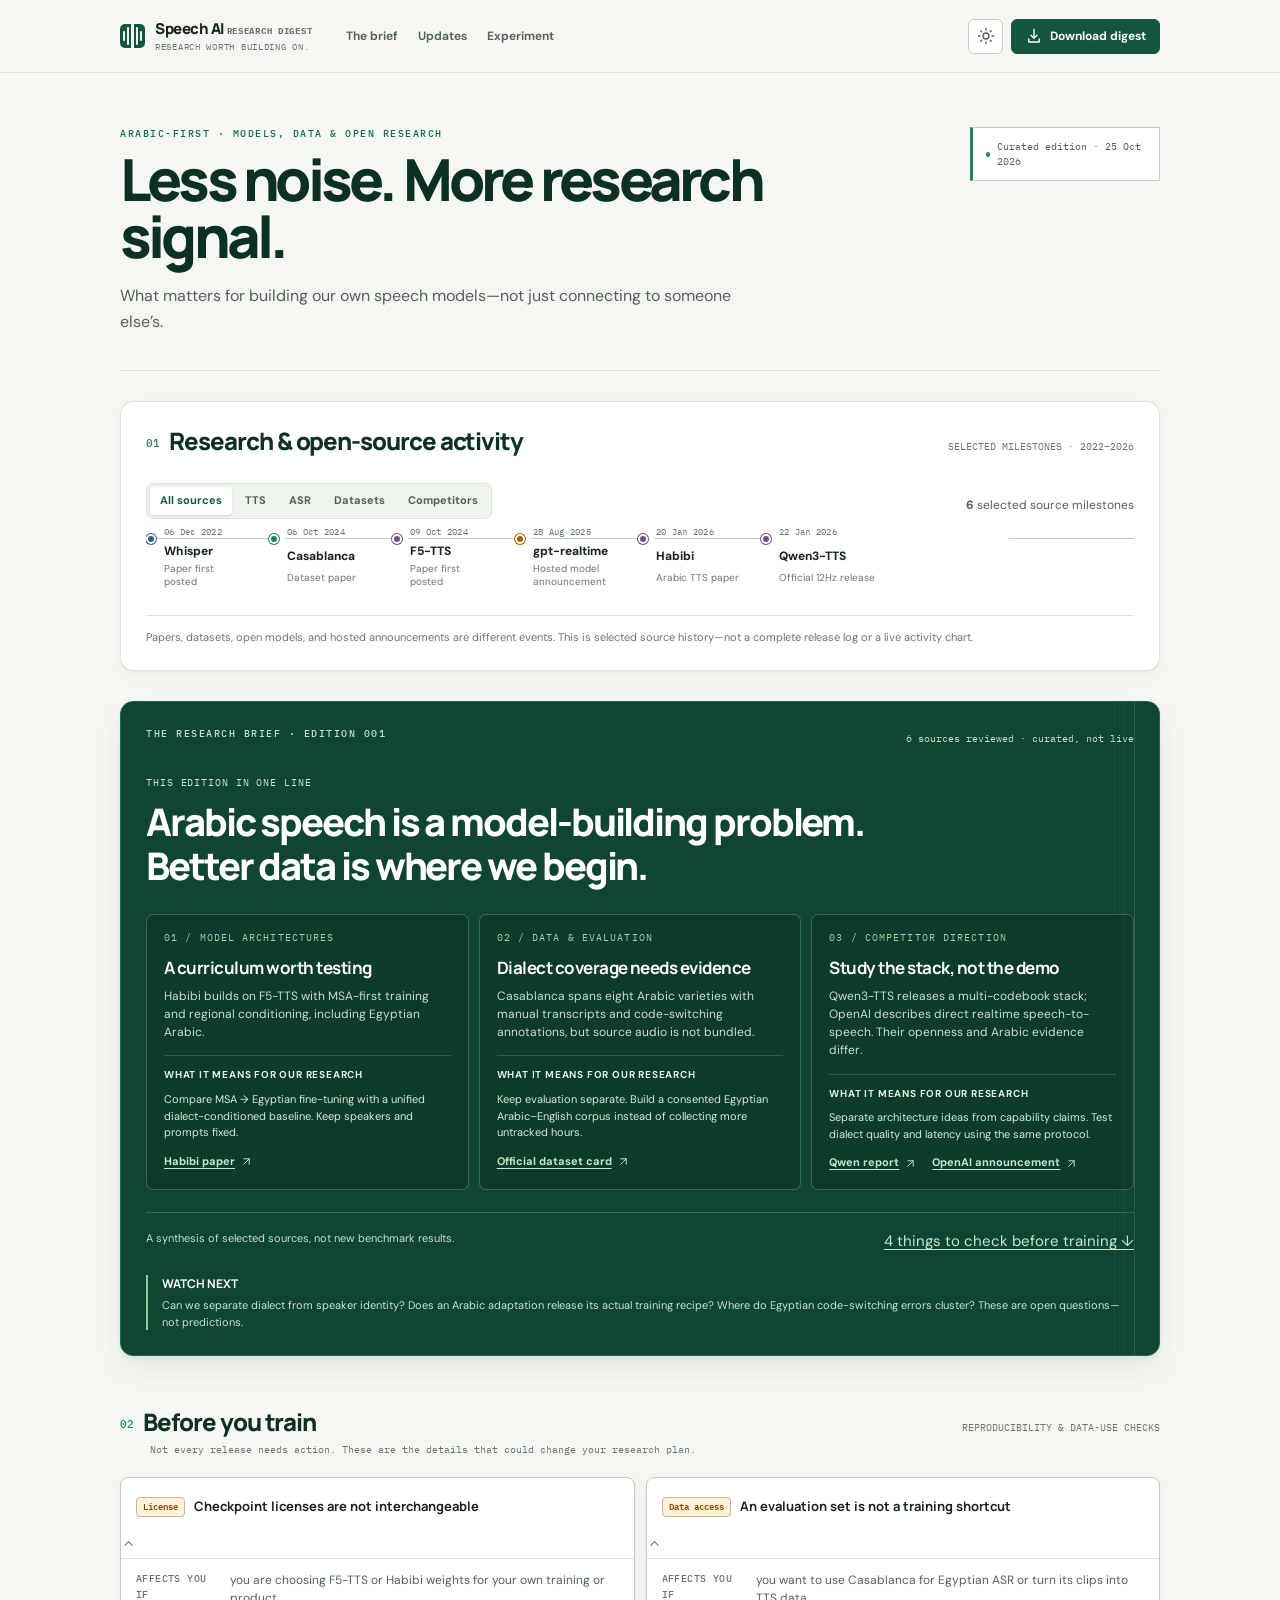
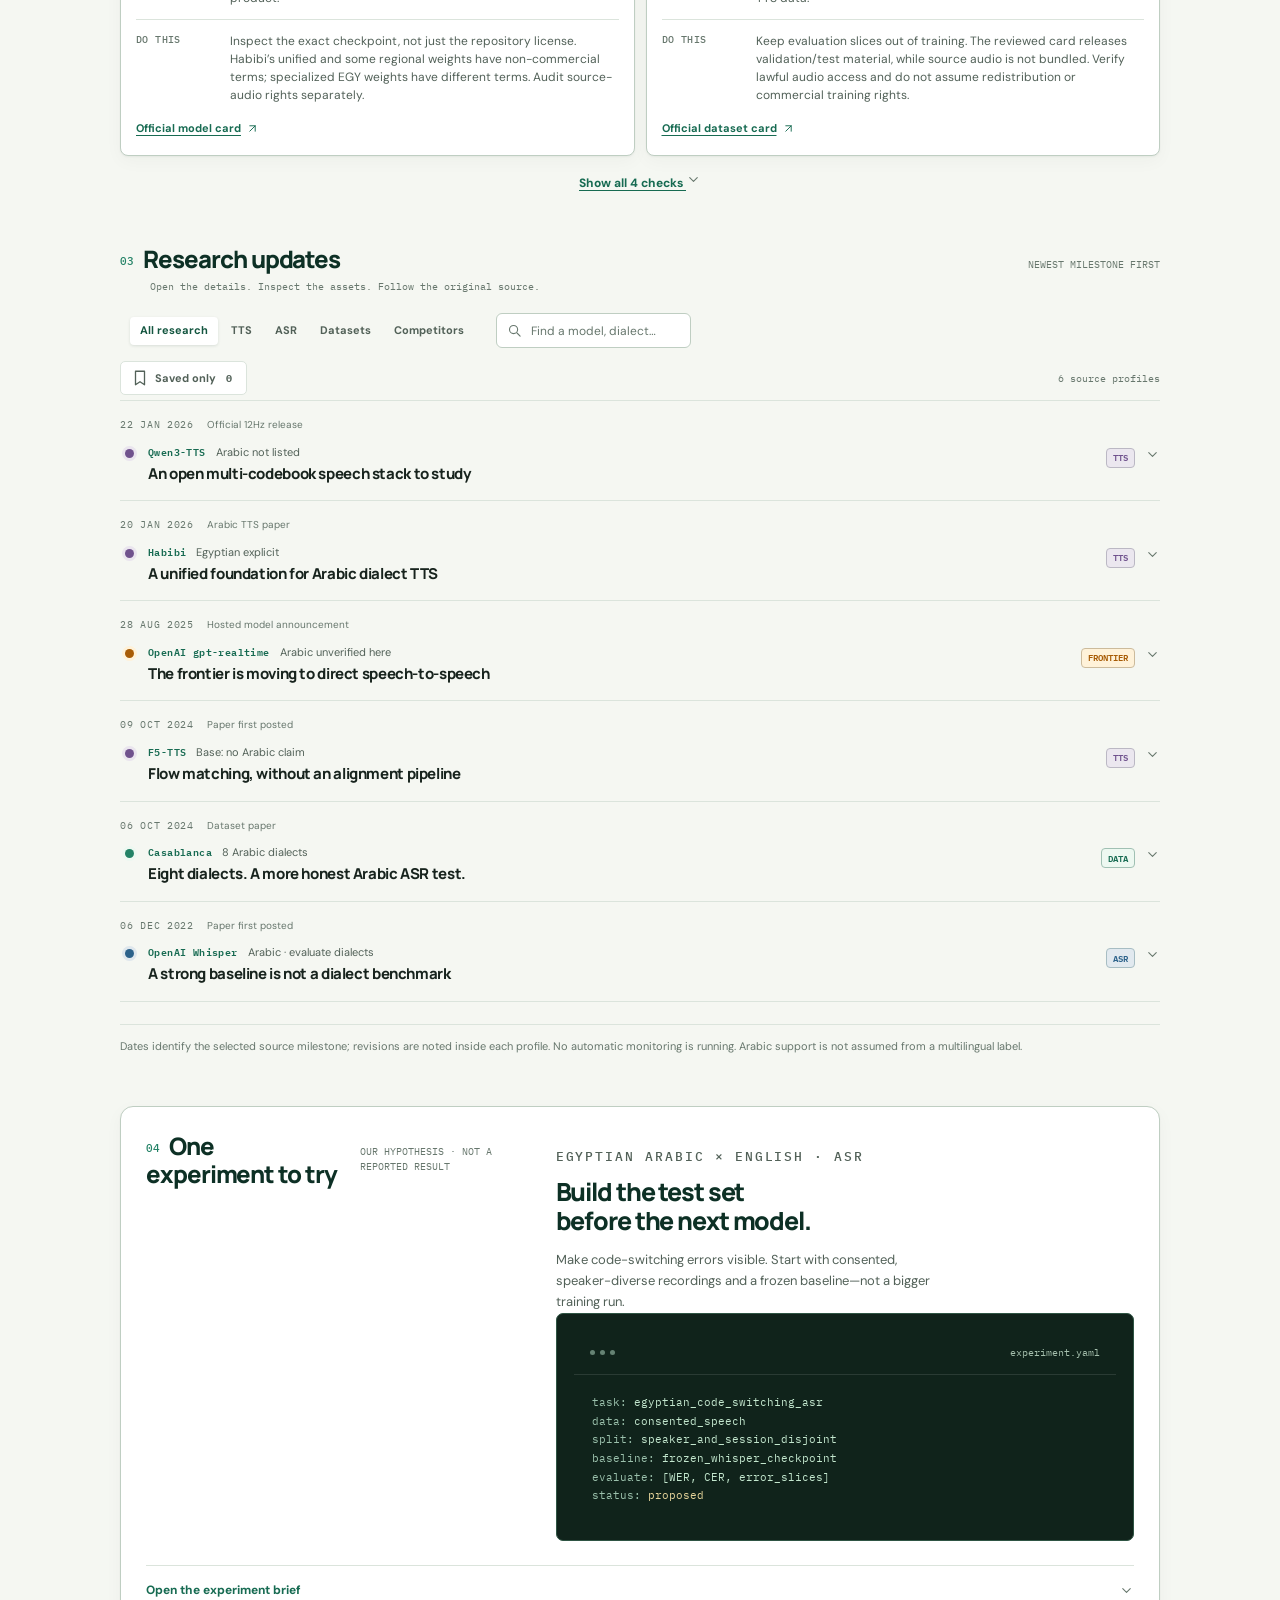
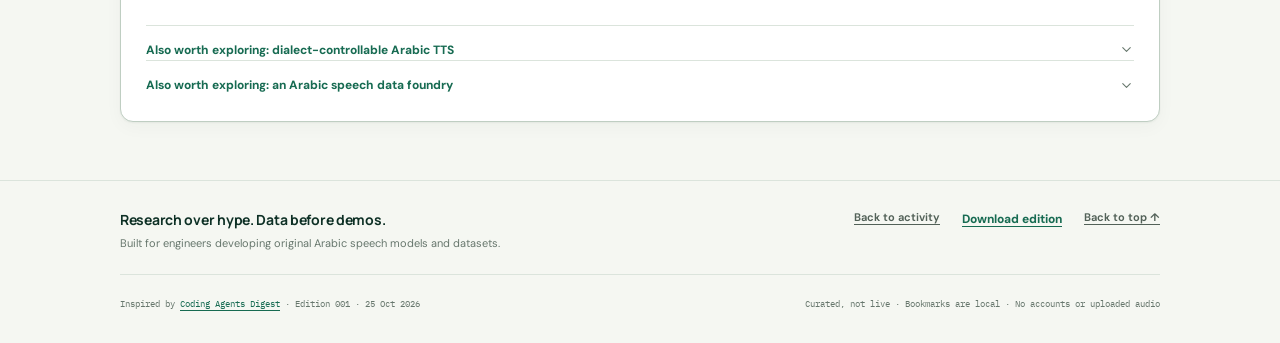
==== index.html @ 041bada3 "Publish standalone Speech AI Research Digest" ====
<!doctype html>
<html lang="en" data-theme="light"><head><meta charset="utf-8"><meta name="viewport" content="width=device-width, initial-scale=1">
<title>Speech AI Research Digest — Models, Data & the Arabic Frontier</title><meta name="description" content="Source-backed speech research for building original Arabic models and datasets. Open training assets, reproduction cautions, competitor capabilities, and experiments."><meta name="theme-color" content="#f6f7f2"><meta property="og:title" content="Speech AI Research Digest"><meta property="og:description" content="What changed. Why it matters. What to check. What to test."><meta property="og:type" content="website"><meta name="twitter:card" content="summary">
<link rel="preconnect" href="https://fonts.googleapis.com"><link rel="preconnect" href="https://fonts.gstatic.com" crossorigin><link href="https://fonts.googleapis.com/css2?family=DM+Sans:wght@400;500;550;600;650;700&family=Manrope:wght@400;500;600;650;700;750;800&family=IBM+Plex+Mono:wght@400;500&display=swap" rel="stylesheet">
<link rel="icon" type="image/svg+xml" href="data:image/svg+xml,%3Csvg xmlns='http://www.w3.org/2000/svg' viewBox='0 0 40 40'%3E%3Crect width='40' height='40' rx='9' fill='%23176b52'/%3E%3Cpath d='M10 17v6m5-11v16m5-21v26m5-21v16m5-11v6' stroke='%23e2f0d9' stroke-width='3' stroke-linecap='round'/%3E%3C/svg%3E">
<style>
/* Speech AI Research Digest
   Editorial publication system — light by default, dark via html[data-theme="dark"]
*/

:root {
  color-scheme: light;
  --bg: #f5f7f2;
  --surface: #ffffff;
  --surface-soft: #eef3ec;
  --surface-muted: #e8eee8;
  --ink: #17231d;
  --ink-soft: #526158;
  --ink-faint: #78857d;
  --forest-950: #0d3025;
  --forest-900: #104533;
  --forest-800: #145640;
  --forest-700: #176b52;
  --forest-600: #238266;
  --forest-100: #d9eee4;
  --forest-50: #edf8f1;
  --line: #dbe4dc;
  --line-strong: #bfcec2;
  --amber: #a85c06;
  --amber-strong: #8d4900;
  --amber-soft: #fff2d9;
  --red: #a33e39;
  --blue: #2c628a;
  --purple: #70528d;
  --shadow-sm:
    0 1px 2px rgba(20, 48, 36, 0.05), 0 5px 18px rgba(20, 48, 36, 0.035);
  --shadow-md:
    0 12px 28px rgba(15, 48, 35, 0.08), 0 2px 5px rgba(15, 48, 35, 0.05);
  --radius-sm: 5px;
  --radius-md: 9px;
  --radius-lg: 13px;
  --max-width: 1040px;
  --font-body:
    "DM Sans", ui-sans-serif, system-ui, -apple-system, BlinkMacSystemFont,
    "Segoe UI", sans-serif;
  --font-display: "Manrope", ui-sans-serif, system-ui, sans-serif;
  --font-mono:
    "IBM Plex Mono", ui-monospace, SFMono-Regular, Menlo, Consolas, monospace;
}

html[data-theme="dark"] {
  color-scheme: dark;
  --bg: #111915;
  --surface: #18231d;
  --surface-soft: #1d2b23;
  --surface-muted: #23342a;
  --ink: #edf5ef;
  --ink-soft: #b5c4b9;
  --ink-faint: #8e9f94;
  --forest-950: #e1f4e7;
  --forest-900: #b9e3c9;
  --forest-800: #93d5ae;
  --forest-700: #72c294;
  --forest-600: #56ac7a;
  --forest-100: #284936;
  --forest-50: #20362a;
  --line: #304238;
  --line-strong: #476050;
  --amber: #f0b35d;
  --amber-strong: #ffc979;
  --amber-soft: #49371e;
  --red: #ea8f86;
  --blue: #86bddf;
  --purple: #c0a1d5;
  --shadow-sm: 0 1px 2px rgba(0, 0, 0, 0.22), 0 5px 18px rgba(0, 0, 0, 0.12);
  --shadow-md: 0 14px 30px rgba(0, 0, 0, 0.24), 0 3px 8px rgba(0, 0, 0, 0.16);
}

*,
*::before,
*::after {
  box-sizing: border-box;
}

html {
  scroll-behavior: smooth;
  background: var(--bg);
  text-size-adjust: 100%;
}

body {
  min-width: 320px;
  margin: 0;
  background: var(--bg);
  color: var(--ink);
  font-family: var(--font-body);
  font-size: 15px;
  line-height: 1.55;
  -webkit-font-smoothing: antialiased;
  text-rendering: optimizeLegibility;
}

button,
input {
  font: inherit;
}

button {
  color: inherit;
}

button,
a,
summary {
  -webkit-tap-highlight-color: transparent;
}

a {
  color: var(--forest-700);
  text-decoration-thickness: 1px;
  text-underline-offset: 3px;
}

a:hover {
  color: var(--forest-800);
}

::selection {
  background: var(--forest-100);
  color: var(--forest-950);
}

[hidden] {
  display: none !important;
}

:where(a, button, input, summary):focus-visible {
  outline: 3px solid color-mix(in srgb, var(--forest-600) 70%, #fff 30%);
  outline-offset: 3px;
}

.skip-link {
  position: fixed;
  z-index: 20;
  top: 10px;
  left: 12px;
  padding: 8px 12px;
  border-radius: 5px;
  background: var(--forest-900);
  color: #fff;
  font-size: 13px;
  font-weight: 700;
  text-decoration: none;
  transform: translateY(-180%);
  transition: transform 0.18s ease;
}

.skip-link:focus {
  transform: translateY(0);
}

.container {
  width: min(calc(100% - 40px), var(--max-width));
  margin-inline: auto;
}

.site-header {
  position: sticky;
  z-index: 10;
  top: 0;
  border-bottom: 1px solid color-mix(in srgb, var(--line) 88%, transparent);
  background: color-mix(in srgb, var(--bg) 93%, transparent);
  backdrop-filter: blur(14px);
}

.header-inner {
  display: flex;
  min-height: 72px;
  align-items: center;
  gap: 28px;
}

.brand {
  display: inline-flex;
  min-width: max-content;
  align-items: center;
  gap: 10px;
  color: var(--ink);
  text-decoration: none;
}

.wave-mark {
  display: inline-flex;
  width: 25px;
  height: 24px;
  align-items: center;
  justify-content: center;
  gap: 2px;
  padding: 2px 3px;
  border-radius: 5px;
  background: var(--forest-800);
}

.wave-mark i {
  display: block;
  width: 3px;
  height: 8px;
  border-radius: 2px;
  background: #eff8f1;
}

.wave-mark i:nth-child(2) {
  height: 14px;
}
.wave-mark i:nth-child(3) {
  height: 20px;
}
.wave-mark i:nth-child(4) {
  height: 12px;
}
.wave-mark i:nth-child(5) {
  height: 7px;
}

.brand-text {
  display: grid;
  line-height: 1.08;
}

.brand-text strong {
  font-family: var(--font-display);
  font-size: 15px;
  font-weight: 800;
  letter-spacing: -0.03em;
}

.brand-text span {
  margin-top: 4px;
  color: var(--ink-faint);
  font-family: var(--font-mono);
  font-size: 9px;
  letter-spacing: 0.08em;
  line-height: 1;
  text-transform: uppercase;
}

.header-links {
  display: flex;
  flex: 1;
  align-items: center;
  gap: 20px;
  margin-left: 6px;
}

.header-links a {
  color: var(--ink-soft);
  font-size: 12px;
  font-weight: 650;
  text-decoration: none;
}

.header-links a:hover,
.header-links a[aria-current="page"] {
  color: var(--forest-700);
}

.header-actions {
  display: flex;
  align-items: center;
  gap: 8px;
  margin-left: auto;
}

.icon-button,
.download-button,
.button {
  display: inline-flex;
  align-items: center;
  justify-content: center;
  gap: 7px;
  min-height: 35px;
  border: 1px solid var(--line-strong);
  border-radius: 6px;
  background: var(--surface);
  color: var(--ink-soft);
  cursor: pointer;
  font-size: 12px;
  font-weight: 700;
  line-height: 1;
  text-decoration: none;
  transition:
    border-color 0.18s ease,
    background-color 0.18s ease,
    color 0.18s ease,
    transform 0.18s ease;
}

.icon-button {
  width: 35px;
  padding: 0;
}

.icon-button:hover,
.button-secondary:hover,
.download-button:hover {
  border-color: var(--forest-600);
  background: var(--forest-50);
  color: var(--forest-800);
}

.download-button,
.button-primary {
  border-color: var(--forest-800);
  background: var(--forest-800);
  color: #fff;
  padding: 0 13px;
}

.download-button:hover,
.button-primary:hover {
  border-color: var(--forest-900);
  background: var(--forest-900);
  color: #fff;
  transform: translateY(-1px);
}

.button-secondary {
  padding: 0 13px;
}

.icon {
  width: 18px;
  height: 18px;
  flex: 0 0 18px;
  fill: none;
  stroke: currentColor;
  stroke-linecap: round;
  stroke-linejoin: round;
  stroke-width: 1.75;
}

main {
  display: block;
}

.page-intro {
  display: grid;
  grid-template-columns: minmax(0, 1fr) auto;
  align-items: end;
  gap: 24px;
  padding: 54px 0 36px;
  border-bottom: 1px solid var(--line);
}

.kicker,
.edition-label {
  margin: 0 0 11px;
  color: var(--forest-700);
  font-family: var(--font-mono);
  font-size: 10px;
  font-weight: 500;
  letter-spacing: 0.15em;
  line-height: 1.3;
  text-transform: uppercase;
}

.page-intro h1 {
  max-width: 700px;
  margin: 0;
  color: var(--forest-950);
  font-family: var(--font-display);
  font-size: clamp(34px, 5vw, 58px);
  font-weight: 800;
  letter-spacing: -0.065em;
  line-height: 0.98;
}

.intro-description {
  max-width: 650px;
  margin: 18px 0 0;
  color: var(--ink-soft);
  font-size: 16px;
  line-height: 1.62;
}

.snapshot-badge {
  align-self: start;
  max-width: 190px;
  padding: 11px 13px;
  border: 1px solid var(--line-strong);
  border-left: 3px solid var(--forest-600);
  background: var(--surface);
  color: var(--ink-soft);
  font-family: var(--font-mono);
  font-size: 10px;
  line-height: 1.5;
}

.snapshot-badge strong {
  display: block;
  margin-bottom: 3px;
  color: var(--forest-800);
  font-size: 10px;
  letter-spacing: 0.08em;
  text-transform: uppercase;
}

.panel,
.checks-section,
.feed-section,
.experiment-panel {
  scroll-margin-top: 92px;
}

.panel {
  margin-top: 30px;
  padding: 25px;
  border: 1px solid var(--line);
  border-radius: var(--radius-lg);
  background: var(--surface);
  box-shadow: var(--shadow-sm);
}

.section-top {
  display: flex;
  align-items: baseline;
  justify-content: space-between;
  gap: 16px;
}

.section-top h2,
.edition-headline h2,
.experiment-copy h2 {
  margin: 0;
  color: var(--forest-950);
  font-family: var(--font-display);
  font-size: 24px;
  font-weight: 800;
  letter-spacing: -0.045em;
  line-height: 1.15;
}

.section-index {
  display: inline-block;
  margin-right: 9px;
  color: var(--forest-600);
  font-family: var(--font-mono);
  font-size: 11px;
  font-weight: 500;
  letter-spacing: 0.02em;
  vertical-align: 3px;
}

.section-meta,
.edition-status,
.section-subtitle {
  color: var(--ink-faint);
  font-family: var(--font-mono);
  font-size: 10px;
  line-height: 1.45;
}

.activity-toolbar,
.feed-tools {
  display: flex;
  flex-wrap: wrap;
  align-items: center;
  justify-content: space-between;
  gap: 12px;
  margin-top: 20px;
}

.segmented {
  display: inline-flex;
  flex-wrap: wrap;
  gap: 3px;
  padding: 3px;
  border: 1px solid var(--line);
  border-radius: 7px;
  background: var(--surface-soft);
}

.segmented button,
.topic-filter {
  min-height: 28px;
  padding: 0 10px;
  border: 0;
  border-radius: 4px;
  background: transparent;
  color: var(--ink-soft);
  cursor: pointer;
  font-size: 11px;
  font-weight: 700;
  line-height: 1;
}

.segmented button:hover,
.segmented button[aria-pressed="true"],
.topic-filter:hover,
.topic-filter[aria-pressed="true"] {
  background: var(--surface);
  color: var(--forest-800);
  box-shadow: 0 1px 3px rgba(20, 48, 36, 0.12);
}

.activity-summary {
  margin-top: 21px;
  color: var(--ink-soft);
  font-size: 12px;
}

.activity-summary caption {
  margin-bottom: 9px;
  color: var(--ink-faint);
  font-family: var(--font-mono);
  font-size: 10px;
  text-align: left;
  text-transform: uppercase;
}

.milestone-list {
  display: flex;
  min-width: 0;
  gap: 0;
  margin: 0;
  padding: 0 0 5px;
  overflow-x: auto;
  list-style: none;
}

.milestone-list::before {
  content: "";
  position: relative;
  top: 11px;
  flex: 1 0 22px;
  height: 1px;
  order: 2;
  background: var(--line-strong);
}

.milestone {
  position: relative;
  z-index: 1;
  display: grid;
  flex: 1 1 0;
  min-width: 118px;
  grid-template-columns: 10px minmax(0, 1fr);
  grid-template-rows: auto auto auto;
  column-gap: 8px;
  padding: 0 20px 0 0;
  border: 0;
  background: transparent;
  color: var(--ink);
  cursor: pointer;
  text-align: left;
}

.milestone::after {
  content: "";
  position: absolute;
  z-index: -1;
  top: 11px;
  right: 0;
  left: 16px;
  height: 1px;
  background: var(--line-strong);
}

.milestone:first-child::after {
  left: 11px;
}

.milestone:last-child {
  flex-basis: 145px;
  padding-right: 0;
}

.milestone:last-child::after {
  display: none;
}

.milestone-date,
.milestone-name,
.milestone-kind {
  grid-column: 2;
}

.milestone-date {
  color: var(--ink-faint);
  font-family: var(--font-mono);
  font-size: 9px;
  letter-spacing: 0.03em;
  line-height: 1.2;
}

.milestone-dot {
  grid-column: 1;
  grid-row: 1 / span 3;
  width: 10px;
  height: 10px;
  margin-top: 7px;
  border: 2px solid var(--surface);
  border-radius: 50%;
  background: var(--forest-700);
  box-shadow: 0 0 0 1px var(--forest-700);
}

.milestone[data-topic="TTS"] .milestone-dot {
  background: var(--purple);
  box-shadow: 0 0 0 1px var(--purple);
}
.milestone[data-topic="ASR"] .milestone-dot {
  background: var(--blue);
  box-shadow: 0 0 0 1px var(--blue);
}
.milestone[data-topic="Datasets"] .milestone-dot {
  background: var(--forest-600);
  box-shadow: 0 0 0 1px var(--forest-600);
}
.milestone[data-topic="Competitors"] .milestone-dot {
  background: var(--amber);
  box-shadow: 0 0 0 1px var(--amber);
}

.milestone-name {
  margin-top: 7px;
  font-size: 12px;
  font-weight: 750;
  line-height: 1.2;
}

.milestone-kind {
  margin-top: 3px;
  color: var(--ink-faint);
  font-size: 10px;
  line-height: 1.3;
}

.milestone:hover .milestone-name,
.milestone:focus-visible .milestone-name {
  color: var(--forest-700);
}

.panel-note {
  margin: 22px 0 0;
  padding-top: 13px;
  border-top: 1px solid var(--line);
  color: var(--ink-faint);
  font-size: 11px;
  line-height: 1.5;
}

.edition-panel {
  position: relative;
  overflow: hidden;
  border-color: var(--forest-700);
  background: var(--forest-900);
  color: #eef9f0;
  box-shadow: var(--shadow-md);
}

.edition-panel::before {
  content: "";
  position: absolute;
  top: 0;
  right: 24px;
  width: 1px;
  height: 100%;
  background: rgba(200, 234, 211, 0.15);
  box-shadow:
    -10px 0 0 rgba(200, 234, 211, 0.06),
    -20px 0 0 rgba(200, 234, 211, 0.04);
}

.edition-top,
.edition-bottom {
  position: relative;
  z-index: 1;
  display: flex;
  align-items: center;
  justify-content: space-between;
  gap: 18px;
}

.edition-panel .edition-label {
  color: #bce4c8;
}

.edition-status {
  color: #bce4c8;
}

.edition-headline {
  position: relative;
  z-index: 1;
  max-width: 750px;
  margin: 24px 0 27px;
}

.edition-headline small {
  display: block;
  margin-bottom: 9px;
  color: #c5e7ce;
  font-family: var(--font-mono);
  font-size: 10px;
  letter-spacing: 0.09em;
  text-transform: uppercase;
}

.edition-headline h2 {
  color: #fff;
  font-size: clamp(25px, 4vw, 38px);
  letter-spacing: -0.055em;
}

.theme-grid {
  position: relative;
  z-index: 1;
  display: grid;
  grid-template-columns: repeat(3, 1fr);
  gap: 10px;
}

.theme-card {
  min-height: 184px;
  padding: 17px;
  border: 1px solid rgba(211, 240, 219, 0.22);
  border-radius: 7px;
  background: rgba(4, 36, 26, 0.28);
}

.theme-label {
  display: block;
  margin-bottom: 14px;
  color: #9dd1ab;
  font-family: var(--font-mono);
  font-size: 10px;
  letter-spacing: 0.11em;
  line-height: 1.2;
  text-transform: uppercase;
}

.theme-card h3 {
  margin: 0;
  color: #fff;
  font-family: var(--font-display);
  font-size: 17px;
  letter-spacing: -0.03em;
  line-height: 1.2;
}

.theme-card p {
  margin: 8px 0 0;
  color: #c8ded0;
  font-size: 12px;
  line-height: 1.52;
}

.theme-card .so-what {
  margin-top: 14px;
  padding-top: 11px;
  border-top: 1px solid rgba(211, 240, 219, 0.18);
}

.theme-card .so-what strong {
  display: block;
  margin-bottom: 3px;
  color: #e0f2e4;
  font-size: 10px;
  letter-spacing: 0.08em;
  text-transform: uppercase;
}

.theme-card .so-what p {
  color: #d4ead9;
  font-size: 11px;
}

.theme-card small {
  display: block;
  margin-top: 11px;
  font-size: 10px;
}

.theme-card small a,
.edition-panel a {
  color: #c2e8cb;
}

.edition-bottom {
  align-items: flex-start;
  margin-top: 22px;
  padding-top: 17px;
  border-top: 1px solid rgba(211, 240, 219, 0.2);
}

.edition-scope {
  max-width: 540px;
  color: #c5e3cd;
  font-size: 11px;
}

.edition-scope strong {
  color: #eef9f0;
}

.watch-next {
  max-width: 265px;
  padding-left: 18px;
  border-left: 2px solid #8bc99d;
}

.watch-next h3 {
  margin: 0 0 3px;
  color: #fff;
  font-family: var(--font-display);
  font-size: 12px;
}

.watch-next p {
  margin: 0;
  color: #c5e3cd;
  font-size: 11px;
  line-height: 1.5;
}

.checks-section,
.feed-section,
.experiment-panel {
  margin-top: 52px;
}

.section-subtitle {
  margin: 7px 0 0 30px;
}

.check-grid {
  display: grid;
  grid-template-columns: repeat(2, minmax(0, 1fr));
  gap: 11px;
  margin-top: 20px;
}

.check-card {
  align-self: start;
  border: 1px solid var(--line);
  border-radius: 8px;
  background: var(--surface);
  box-shadow: var(--shadow-sm);
}

.check-card[open] {
  border-color: var(--line-strong);
}

.check-card summary,
.update-details summary,
.experiment-details summary,
.secondary-experiments details summary {
  list-style: none;
  cursor: pointer;
}

.check-card summary::-webkit-details-marker,
.update-details summary::-webkit-details-marker,
.experiment-details summary::-webkit-details-marker,
.secondary-experiments details summary::-webkit-details-marker {
  display: none;
}

.check-title {
  display: flex;
  align-items: center;
  gap: 9px;
  min-height: 57px;
  padding: 14px 15px;
  color: var(--ink);
  font-family: var(--font-display);
  font-size: 13px;
  font-weight: 750;
  line-height: 1.3;
}

.check-title .tag {
  flex-shrink: 0;
}

.chevron {
  width: 15px;
  height: 15px;
  margin-left: auto;
  flex: 0 0 15px;
  color: var(--ink-faint);
  fill: none;
  stroke: currentColor;
  stroke-linecap: round;
  stroke-linejoin: round;
  stroke-width: 1.7;
  transition: transform 0.18s ease;
}

[open] > summary .chevron,
[open] .chevron {
  transform: rotate(180deg);
}

.check-body {
  padding: 0 15px 15px;
  border-top: 1px solid var(--line);
}

.check-line {
  display: grid;
  grid-template-columns: 82px minmax(0, 1fr);
  gap: 12px;
  padding: 12px 0;
  border-bottom: 1px solid var(--line);
}

.check-line:last-of-type {
  border-bottom: 0;
}

.check-line b {
  color: var(--ink-faint);
  font-family: var(--font-mono);
  font-size: 10px;
  font-weight: 500;
  letter-spacing: 0.04em;
  text-transform: uppercase;
}

.check-line p {
  margin: 0;
  color: var(--ink-soft);
  font-size: 12px;
  line-height: 1.5;
}

.source-link {
  color: var(--forest-700);
  font-size: 11px;
  font-weight: 700;
}

.show-checks {
  display: flex;
  justify-content: center;
  margin-top: 15px;
}

.text-button {
  border: 0;
  background: transparent;
  color: var(--forest-700);
  cursor: pointer;
  font-size: 12px;
  font-weight: 750;
  text-decoration: underline;
  text-underline-offset: 3px;
}

.text-button:hover {
  color: var(--forest-900);
}

.feed-tools {
  justify-content: flex-start;
  margin-top: 19px;
}

.topic-filter {
  display: inline-flex;
  align-items: center;
}

.search-field {
  display: flex;
  min-width: 190px;
  height: 35px;
  align-items: center;
  gap: 7px;
  padding: 0 10px;
  border: 1px solid var(--line-strong);
  border-radius: 6px;
  background: var(--surface);
  color: var(--ink-faint);
}

.search-field .icon {
  width: 15px;
  height: 15px;
  flex-basis: 15px;
}

.search-field input {
  width: 100%;
  min-width: 0;
  border: 0;
  outline: 0;
  background: transparent;
  color: var(--ink);
  font-size: 12px;
}

.search-field input::placeholder {
  color: var(--ink-faint);
}

.saved-filter {
  display: inline-flex;
  align-items: center;
  gap: 6px;
  color: var(--ink-soft);
  cursor: pointer;
  font-size: 11px;
  font-weight: 700;
}

.saved-filter input {
  accent-color: var(--forest-700);
}

.feed-count {
  margin: 17px 0 8px;
  color: var(--ink-faint);
  font-family: var(--font-mono);
  font-size: 10px;
}

.feed-list {
  border-top: 1px solid var(--line);
}

.update-item {
  position: relative;
  border-bottom: 1px solid var(--line);
}

.update-date-label {
  display: block;
  padding: 16px 0 7px;
  color: var(--ink-faint);
  font-family: var(--font-mono);
  font-size: 10px;
  letter-spacing: 0.07em;
  text-transform: uppercase;
}

.update-details summary {
  display: grid;
  grid-template-columns: 18px minmax(0, 1fr) auto 15px;
  align-items: start;
  gap: 10px;
  padding: 4px 0 17px;
}

.update-emblem {
  display: inline-flex;
  align-items: center;
  justify-content: center;
  padding-top: 5px;
}

.topic-dot {
  display: block;
  width: 9px;
  height: 9px;
  border-radius: 50%;
  background: var(--forest-600);
  box-shadow: 0 0 0 3px var(--forest-50);
}

[data-topic="TTS"] .topic-dot,
.tag-tts {
  --tag-color: var(--purple);
  --tag-bg: color-mix(in srgb, var(--purple) 14%, var(--surface));
}
[data-topic="ASR"] .topic-dot,
.tag-asr {
  --tag-color: var(--blue);
  --tag-bg: color-mix(in srgb, var(--blue) 14%, var(--surface));
}
[data-topic="Datasets"] .topic-dot,
.tag-data {
  --tag-color: var(--forest-700);
  --tag-bg: var(--forest-50);
}
[data-topic="Competitors"] .topic-dot,
.tag-frontier {
  --tag-color: var(--amber);
  --tag-bg: var(--amber-soft);
}

[data-topic="TTS"] .topic-dot {
  background: var(--purple);
  box-shadow: 0 0 0 3px color-mix(in srgb, var(--purple) 15%, var(--surface));
}
[data-topic="ASR"] .topic-dot {
  background: var(--blue);
  box-shadow: 0 0 0 3px color-mix(in srgb, var(--blue) 15%, var(--surface));
}
[data-topic="Competitors"] .topic-dot {
  background: var(--amber);
  box-shadow: 0 0 0 3px var(--amber-soft);
}

.update-heading {
  min-width: 0;
}

.update-source {
  display: flex;
  flex-wrap: wrap;
  align-items: baseline;
  gap: 7px;
  margin-bottom: 3px;
}

.update-source strong {
  color: var(--forest-700);
  font-family: var(--font-mono);
  font-size: 10px;
  font-weight: 600;
  letter-spacing: 0.04em;
}

.update-source span {
  color: var(--ink-faint);
  font-size: 10px;
}

.update-heading h3 {
  margin: 0;
  color: var(--ink);
  font-family: var(--font-display);
  font-size: 15px;
  font-weight: 750;
  letter-spacing: -0.025em;
  line-height: 1.3;
}

.update-tags {
  display: flex;
  flex-wrap: wrap;
  justify-content: flex-end;
  gap: 5px;
  padding-top: 4px;
}

.tag {
  display: inline-flex;
  width: fit-content;
  align-items: center;
  min-height: 20px;
  padding: 3px 6px;
  border: 1px solid
    color-mix(in srgb, var(--tag-color, var(--forest-700)) 30%, var(--line));
  border-radius: 4px;
  background: var(--tag-bg, var(--forest-50));
  color: var(--tag-color, var(--forest-700));
  font-family: var(--font-mono);
  font-size: 9px;
  font-weight: 600;
  line-height: 1;
  white-space: nowrap;
}

.tag-warning {
  --tag-color: var(--amber-strong);
  --tag-bg: var(--amber-soft);
}

.update-details > summary > .chevron {
  margin-top: 3px;
}

.update-body {
  padding: 0 25px 20px 28px;
}

.update-summary {
  margin: 0;
  max-width: 770px;
  color: var(--ink-soft);
  font-size: 13px;
  line-height: 1.62;
}

.evidence-grid {
  display: grid;
  grid-template-columns: repeat(2, minmax(0, 1fr));
  gap: 11px;
  margin-top: 17px;
}

.evidence-grid > div,
.build-insight {
  padding: 12px;
  border: 1px solid var(--line);
  border-radius: 6px;
  background: var(--surface-soft);
}

.evidence-grid b,
.build-insight b {
  display: block;
  margin-bottom: 4px;
  color: var(--ink-faint);
  font-family: var(--font-mono);
  font-size: 9px;
  font-weight: 500;
  letter-spacing: 0.08em;
  text-transform: uppercase;
}

.evidence-grid p,
.build-insight p {
  margin: 0;
  color: var(--ink-soft);
  font-size: 11px;
  line-height: 1.5;
}

.build-insight {
  margin-top: 11px;
  border-left: 3px solid var(--forest-600);
  background: var(--forest-50);
}

.build-insight p {
  color: var(--ink);
}

.source-links {
  display: flex;
  flex-wrap: wrap;
  gap: 10px 15px;
  margin-top: 15px;
}

.source-footnote {
  margin: 12px 0 0;
  color: var(--ink-faint);
  font-family: var(--font-mono);
  font-size: 9px;
  line-height: 1.5;
}

.bookmark-button {
  float: right;
  display: inline-flex;
  align-items: center;
  justify-content: center;
  width: 29px;
  height: 29px;
  margin-top: 11px;
  border: 1px solid var(--line-strong);
  border-radius: 5px;
  background: var(--surface);
  color: var(--ink-faint);
  cursor: pointer;
}

.bookmark-button:hover,
.bookmark-button[aria-pressed="true"] {
  border-color: var(--forest-600);
  color: var(--forest-700);
}

.bookmark-button .icon {
  width: 14px;
  height: 14px;
}

.empty-state {
  padding: 30px 0;
  color: var(--ink-faint);
  font-size: 13px;
  text-align: center;
}

.experiment-panel {
  display: grid;
  grid-template-columns: minmax(0, 0.8fr) minmax(0, 1.2fr);
  gap: 24px;
  padding: 25px;
  border: 1px solid var(--line-strong);
  border-radius: var(--radius-lg);
  background: var(--surface);
  box-shadow: var(--shadow-sm);
}

.experiment-copy .kicker {
  margin-bottom: 10px;
}

.experiment-copy h2 {
  font-size: 25px;
}

.experiment-copy > p {
  max-width: 380px;
  margin: 15px 0 0;
  color: var(--ink-soft);
  font-size: 13px;
  line-height: 1.6;
}

.experiment-code {
  min-width: 0;
  margin: 0;
  padding: 17px;
  overflow: auto;
  border: 1px solid #2f5544;
  border-radius: 7px;
  background: #10231b;
  color: #c3e7ce;
  font-family: var(--font-mono);
  font-size: 11px;
  line-height: 1.7;
}

.experiment-code code,
.experiment-code pre {
  font: inherit;
}

.experiment-code .comment {
  color: #83ae90;
}
.experiment-code .command {
  color: #f1d18b;
}
.experiment-code .key {
  color: #99c8ef;
}

.experiment-details,
.secondary-experiments {
  grid-column: 1 / -1;
  border-top: 1px solid var(--line);
}

.experiment-details summary,
.secondary-experiments details summary {
  display: flex;
  align-items: center;
  gap: 8px;
  padding: 15px 0 1px;
  color: var(--forest-700);
  font-size: 12px;
  font-weight: 750;
}

.experiment-details summary .icon {
  width: 15px;
  height: 15px;
}

.experiment-body {
  padding: 18px 0 2px;
}

.experiment-body h3 {
  margin: 0;
  font-family: var(--font-display);
  font-size: 15px;
}

.experiment-body p {
  margin: 7px 0 0;
  color: var(--ink-soft);
  font-size: 12px;
}

.experiment-body ol {
  display: grid;
  grid-template-columns: repeat(3, minmax(0, 1fr));
  gap: 15px;
  margin: 15px 0 0;
  padding: 0 0 0 18px;
}

.experiment-body li {
  padding-left: 4px;
  color: var(--ink-soft);
  font-size: 11px;
  line-height: 1.5;
}

.metrics-tags {
  display: flex;
  flex-wrap: wrap;
  gap: 5px;
  margin-top: 16px;
}

.metrics-tags span {
  padding: 5px 7px;
  border-radius: 4px;
  background: var(--surface-soft);
  color: var(--forest-800);
  font-family: var(--font-mono);
  font-size: 9px;
}

.experiment-body .download-button {
  margin-top: 16px;
}

.secondary-experiments {
  padding-top: 0;
}

.secondary-experiments details + details {
  border-top: 1px solid var(--line);
}

.secondary-experiments details p {
  margin: 0;
  padding: 0 0 13px;
  color: var(--ink-soft);
  font-size: 12px;
}

.secondary-experiments details a {
  font-size: 11px;
  font-weight: 700;
}

.site-footer {
  margin-top: 58px;
  padding: 28px 0 23px;
  border-top: 1px solid var(--line);
}

.footer-top {
  display: flex;
  align-items: flex-start;
  justify-content: space-between;
  gap: 28px;
}

.footer-top strong {
  display: block;
  color: var(--forest-950);
  font-family: var(--font-display);
  font-size: 14px;
  letter-spacing: -0.02em;
}

.footer-top p {
  max-width: 450px;
  margin: 5px 0 0;
  color: var(--ink-faint);
  font-size: 11px;
}

.footer-links {
  display: flex;
  flex-wrap: wrap;
  justify-content: flex-end;
  gap: 9px 16px;
}

.footer-links a {
  color: var(--ink-soft);
  font-size: 11px;
  font-weight: 650;
}

.footer-bottom {
  display: flex;
  justify-content: space-between;
  gap: 15px;
  margin-top: 22px;
  padding-top: 13px;
  border-top: 1px solid var(--line);
  color: var(--ink-faint);
  font-family: var(--font-mono);
  font-size: 9px;
  line-height: 1.45;
}

.toast {
  position: fixed;
  z-index: 30;
  right: 20px;
  bottom: 20px;
  max-width: min(360px, calc(100vw - 40px));
  padding: 11px 15px;
  border: 1px solid var(--forest-600);
  border-radius: 999px;
  background: var(--forest-900);
  color: #eef9f0;
  box-shadow: var(--shadow-md);
  font-size: 12px;
  font-weight: 700;
}

@media (max-width: 760px) {
  .container {
    width: min(calc(100% - 28px), var(--max-width));
  }

  .header-inner {
    min-height: 63px;
    gap: 13px;
  }

  .header-links {
    display: none;
  }

  .page-intro {
    grid-template-columns: 1fr;
    padding: 39px 0 29px;
    gap: 20px;
  }

  .snapshot-badge {
    max-width: none;
    width: fit-content;
  }

  .panel {
    padding: 19px;
  }

  .section-top {
    align-items: flex-start;
    flex-direction: column;
    gap: 6px;
  }

  .activity-toolbar,
  .feed-tools {
    align-items: stretch;
    flex-direction: column;
  }

  .activity-toolbar .segmented,
  .feed-tools .segmented {
    width: 100%;
  }

  .activity-toolbar .segmented button,
  .feed-tools .segmented button {
    flex: 1;
  }

  .milestone-list {
    display: grid;
    grid-template-columns: repeat(2, minmax(0, 1fr));
    gap: 16px 0;
    overflow: visible;
  }

  .milestone-list::before,
  .milestone::after {
    display: none;
  }

  .milestone,
  .milestone:last-child {
    min-width: 0;
    padding-right: 10px;
  }

  .theme-grid,
  .check-grid,
  .evidence-grid {
    grid-template-columns: 1fr;
  }

  .edition-panel::before {
    right: 14px;
  }

  .edition-top,
  .edition-bottom,
  .footer-top,
  .footer-bottom {
    align-items: flex-start;
    flex-direction: column;
  }

  .edition-bottom {
    gap: 18px;
  }

  .watch-next {
    max-width: none;
  }

  .section-subtitle {
    margin-left: 0;
  }

  .search-field {
    width: 100%;
  }

  .saved-filter {
    align-self: flex-start;
  }

  .update-details summary {
    grid-template-columns: 18px minmax(0, 1fr) 15px;
  }

  .update-tags {
    grid-column: 2 / -1;
    grid-row: 2;
    justify-content: flex-start;
  }

  .update-details summary > .chevron {
    grid-column: 3;
    grid-row: 1;
  }

  .update-body {
    padding-left: 28px;
  }

  .experiment-panel {
    grid-template-columns: 1fr;
    padding: 19px;
  }

  .experiment-code {
    grid-row: 2;
  }

  .experiment-body ol {
    grid-template-columns: 1fr;
    gap: 8px;
  }

  .footer-links {
    justify-content: flex-start;
  }
}

@media (max-width: 430px) {
  body {
    font-size: 14px;
  }

  .brand-text span {
    display: none;
  }

  .header-actions .download-button {
    width: 35px;
    padding: 0;
    font-size: 0;
  }

  .header-actions .download-button .icon {
    margin: 0;
  }

  .page-intro h1 {
    font-size: 39px;
  }

  .edition-panel,
  .panel,
  .experiment-panel {
    border-radius: 9px;
  }

  .check-line {
    grid-template-columns: 1fr;
    gap: 5px;
  }

  .update-body {
    padding-right: 0;
  }

  .source-links {
    gap: 8px 12px;
  }
}

@media (prefers-reduced-motion: reduce) {
  html {
    scroll-behavior: auto;
  }

  *,
  *::before,
  *::after {
    animation-duration: 0.01ms !important;
    animation-iteration-count: 1 !important;
    scroll-behavior: auto !important;
    transition-duration: 0.01ms !important;
  }
}

/* Final document integration: dated feed metadata and portable-page controls. */
.feed-controls {
  display: flex;
  align-items: center;
  justify-content: space-between;
  gap: 20px;
  margin: 13px 0 5px;
}
.feed-controls .feed-count {
  margin: 0;
}
.saved-filter {
  padding: 7px 10px;
  border: 1px solid var(--line);
  border-radius: 5px;
  background: var(--surface);
}
.saved-filter[aria-pressed="true"],
.bookmark-button[aria-pressed="true"] {
  background: var(--forest-50);
  color: var(--forest-700);
  border-color: var(--forest-700);
}
#saved-count {
  font-family: var(--font-mono);
  font-size: 10px;
  padding: 0 4px;
}
.update-date-label {
  display: flex;
  align-items: center;
  gap: 13px;
  flex-wrap: wrap;
}
.update-date-label span {
  font-family: var(--font-body);
  letter-spacing: 0;
  text-transform: none;
}
.update-source {
  display: flex;
  align-items: baseline;
  gap: 10px;
  flex-wrap: wrap;
}
.update-source > span {
  font-size: 11px;
  color: var(--ink-soft);
  font-weight: 400;
}
.source-facts {
  padding-left: 19px;
  color: var(--ink-soft);
  font-size: 13px;
  line-height: 1.7;
}
.source-facts li {
  margin: 7px 0;
}
.update-body h4 {
  font-size: 13px;
  margin: 22px 0 9px;
}
.research-caveat {
  font-size: 12px;
  line-height: 1.75;
  color: var(--ink-soft);
}
.update-footer {
  display: flex;
  justify-content: space-between;
  align-items: center;
  gap: 20px;
  margin-top: 20px;
}
.bookmark-button {
  display: inline-flex;
  align-items: center;
  gap: 7px;
  padding: 9px 11px;
  border: 1px solid var(--line);
  border-radius: 5px;
  color: var(--forest-700);
  background: var(--surface);
  cursor: pointer;
  font-size: 11px;
  flex-shrink: 0;
}
.source-link {
  display: inline-flex;
  align-items: center;
  gap: 5px;
}
.source-link .icon {
  width: 13px;
  height: 13px;
  flex: 0 0 13px;
}
.inline-sources {
  display: flex;
  gap: 15px;
  flex-wrap: wrap;
}
.status-dot {
  display: inline-block;
  width: 5px;
  height: 5px;
  border-radius: 50%;
  background: var(--forest-600);
}
.snapshot-badge {
  display: inline-flex;
  align-items: center;
  gap: 7px;
}
.code-top {
  display: flex;
  align-items: center;
  gap: 5px;
  padding: 13px 16px;
  border-bottom: 1px solid #ffffff1c;
}
.code-top > span {
  width: 5px;
  height: 5px;
  background: #658273;
  border-radius: 50%;
}
.code-top > small {
  font-size: 10px;
  color: #a5bfad;
  margin-left: auto;
}
.experiment-code pre {
  padding: 18px;
  margin: 0;
  overflow-x: auto;
}
.code-key {
  color: #9bc1ac;
}
.code-value {
  color: #e5d49a;
}
.noscript-note {
  font-size: 12px;
  padding: 20px 0;
}
/* Secondary metadata remains readable in both themes. */
:root {
  --ink-faint: #67776d;
}
html[data-theme="dark"] {
  --ink-faint: #a0b3a6;
}
.update-details,
.experiment-details {
  scroll-margin-top: 110px;
}
@media (max-width: 640px) {
  .update-footer {
    flex-wrap: wrap;
    gap: 9px;
  }
  .experiment-code pre {
    font-size: 11px;
    padding: 16px;
  }
  .feed-controls {
    gap: 10px;
  }
}

html[data-theme="dark"] .edition-panel {
  background: #173d2d;
  border-color: #4a8060;
  color: #eef9f0;
}

.edition-panel .watch-next {
  max-width: none;
  margin-top: 22px;
  padding-left: 14px;
}
.theme-card .source-link {
  margin-top: 12px;
}

</style></head><body id="top">
<a class="skip-link" href="#brief">Skip to the research brief</a>
<header class="site-header"><div class="container header-inner"><a class="brand" href="#top"><span class="wave-mark" aria-hidden="true"><i style="height:10px"></i><i style="height:18px"></i><i style="height:27px"></i><i style="height:18px"></i><i style="height:10px"></i></span><span class="brand-text"><strong>Speech AI <span>Research Digest</span></strong><span>Research worth building on.</span></span></a><nav class="header-links" aria-label="Digest sections"><a href="#brief">The brief</a><a href="#updates">Updates</a><a href="#experiment">Experiment</a></nav><div class="header-actions"><button class="icon-button" id="theme-toggle" type="button" aria-label="Switch to dark theme" aria-pressed="false"><svg class="icon" viewBox="0 0 24 24" fill="none" stroke="currentColor" stroke-width="1.6" stroke-linecap="round" stroke-linejoin="round" aria-hidden="true"><circle cx="12" cy="12" r="4"/><path d="M12 2v2m0 16v2M2 12h2m16 0h2M5 5l1.5 1.5m11 11L19 19M5 19l1.5-1.5m11-11L19 5"/></svg></button><button class="download-button" type="button" data-download="digest"><svg class="icon" viewBox="0 0 24 24" fill="none" stroke="currentColor" stroke-width="1.6" stroke-linecap="round" stroke-linejoin="round" aria-hidden="true"><path d="M12 3v12m-4-4 4 4 4-4M5 16v4h14v-4"/></svg><span>Download digest</span></button></div></div></header>
<main class="container"><div class="page-intro"><div><p class="kicker">ARABIC-FIRST · MODELS, DATA & OPEN RESEARCH</p><h1>Less noise. More research signal.</h1><p class="intro-description">What matters for building our own speech models—not just connecting to someone else’s.</p></div><span class="snapshot-badge"><span class="status-dot"></span>Curated edition · 25 Oct 2026</span></div>
<section class="panel activity-panel" id="activity" aria-labelledby="activity-title"><div class="section-top"><h2 id="activity-title"><span class="section-index">01</span>Research & open-source activity</h2><span class="section-meta">SELECTED MILESTONES · 2022–2026</span></div><div class="activity-toolbar"><div class="segmented" role="group" aria-label="Filter source milestones"><button type="button" data-activity-filter="All" aria-pressed="true">All sources</button><button type="button" data-activity-filter="TTS" aria-pressed="false">TTS</button><button type="button" data-activity-filter="ASR" aria-pressed="false">ASR</button><button type="button" data-activity-filter="Datasets" aria-pressed="false">Datasets</button><button type="button" data-activity-filter="Competitors" aria-pressed="false">Competitors</button></div><p class="activity-summary"><strong id="activity-count">6</strong> selected source milestones</p></div><div class="milestone-list"><button class="milestone" type="button" data-topic="ASR" data-open-source="whisper" aria-label="Read OpenAI Whisper: 06 Dec 2022">
<time class="milestone-date" datetime="2022-12-06">06 Dec 2022</time><span class="milestone-dot"></span><strong class="milestone-name">Whisper</strong><span class="milestone-kind">Paper first posted</span></button><button class="milestone" type="button" data-topic="Datasets" data-open-source="casablanca" aria-label="Read Casablanca: 06 Oct 2024">
<time class="milestone-date" datetime="2024-10-06">06 Oct 2024</time><span class="milestone-dot"></span><strong class="milestone-name">Casablanca</strong><span class="milestone-kind">Dataset paper</span></button><button class="milestone" type="button" data-topic="TTS" data-open-source="f5tts" aria-label="Read F5-TTS: 09 Oct 2024">
<time class="milestone-date" datetime="2024-10-09">09 Oct 2024</time><span class="milestone-dot"></span><strong class="milestone-name">F5-TTS</strong><span class="milestone-kind">Paper first posted</span></button><button class="milestone" type="button" data-topic="Competitors" data-open-source="openaiaudio" aria-label="Read OpenAI gpt-realtime: 28 Aug 2025">
<time class="milestone-date" datetime="2025-08-28">28 Aug 2025</time><span class="milestone-dot"></span><strong class="milestone-name">gpt-realtime</strong><span class="milestone-kind">Hosted model announcement</span></button><button class="milestone" type="button" data-topic="TTS" data-open-source="habibi" aria-label="Read Habibi: 20 Jan 2026">
<time class="milestone-date" datetime="2026-01-20">20 Jan 2026</time><span class="milestone-dot"></span><strong class="milestone-name">Habibi</strong><span class="milestone-kind">Arabic TTS paper</span></button><button class="milestone" type="button" data-topic="TTS" data-open-source="qwen3tts" aria-label="Read Qwen3-TTS: 22 Jan 2026">
<time class="milestone-date" datetime="2026-01-22">22 Jan 2026</time><span class="milestone-dot"></span><strong class="milestone-name">Qwen3-TTS</strong><span class="milestone-kind">Official 12Hz release</span></button></div><p class="panel-note">Papers, datasets, open models, and hosted announcements are different events. This is selected source history—not a complete release log or a live activity chart.</p></section>
<section class="panel edition-panel" id="brief" aria-labelledby="brief-title"><div class="edition-top"><span class="edition-label">THE RESEARCH BRIEF · EDITION 001</span><span class="edition-status">6 sources reviewed · curated, not live</span></div><div class="edition-headline"><small>THIS EDITION IN ONE LINE</small><h2 id="brief-title">Arabic speech is a model-building problem.<br>Better data is where we begin.</h2></div><div class="theme-grid">
<article class="theme-card"><span class="theme-label">01 / MODEL ARCHITECTURES</span><h3>A curriculum worth testing</h3><p>Habibi builds on F5-TTS with MSA-first training and regional conditioning, including Egyptian Arabic.</p><div class="so-what"><strong>WHAT IT MEANS FOR OUR RESEARCH</strong><p>Compare MSA → Egyptian fine-tuning with a unified dialect-conditioned baseline. Keep speakers and prompts fixed.</p></div><a class="source-link" href="https://arxiv.org/abs/2601.13802" target="_blank" rel="noopener noreferrer">Habibi paper<svg class="icon" viewBox="0 0 24 24" fill="none" stroke="currentColor" stroke-width="1.6" stroke-linecap="round" stroke-linejoin="round" aria-hidden="true"><path d="M7 17 17 7M7 7h10v10"/></svg></a></article>
<article class="theme-card"><span class="theme-label">02 / DATA & EVALUATION</span><h3>Dialect coverage needs evidence</h3><p>Casablanca spans eight Arabic varieties with manual transcripts and code-switching annotations, but source audio is not bundled.</p><div class="so-what"><strong>WHAT IT MEANS FOR OUR RESEARCH</strong><p>Keep evaluation separate. Build a consented Egyptian Arabic–English corpus instead of collecting more untracked hours.</p></div><a class="source-link" href="https://huggingface.co/datasets/UBC-NLP/Casablanca" target="_blank" rel="noopener noreferrer">Official dataset card<svg class="icon" viewBox="0 0 24 24" fill="none" stroke="currentColor" stroke-width="1.6" stroke-linecap="round" stroke-linejoin="round" aria-hidden="true"><path d="M7 17 17 7M7 7h10v10"/></svg></a></article>
<article class="theme-card"><span class="theme-label">03 / COMPETITOR DIRECTION</span><h3>Study the stack, not the demo</h3><p>Qwen3-TTS releases a multi-codebook stack; OpenAI describes direct realtime speech-to-speech. Their openness and Arabic evidence differ.</p><div class="so-what"><strong>WHAT IT MEANS FOR OUR RESEARCH</strong><p>Separate architecture ideas from capability claims. Test dialect quality and latency using the same protocol.</p></div><div class="inline-sources"><a class="source-link" href="https://arxiv.org/html/2601.15621v1" target="_blank" rel="noopener noreferrer">Qwen report<svg class="icon" viewBox="0 0 24 24" fill="none" stroke="currentColor" stroke-width="1.6" stroke-linecap="round" stroke-linejoin="round" aria-hidden="true"><path d="M7 17 17 7M7 7h10v10"/></svg></a><a class="source-link" href="https://openai.com/index/introducing-gpt-realtime/" target="_blank" rel="noopener noreferrer">OpenAI announcement<svg class="icon" viewBox="0 0 24 24" fill="none" stroke="currentColor" stroke-width="1.6" stroke-linecap="round" stroke-linejoin="round" aria-hidden="true"><path d="M7 17 17 7M7 7h10v10"/></svg></a></div></article></div>
<div class="edition-bottom"><span class="edition-scope">A synthesis of selected sources, not new benchmark results.</span><a href="#checks">4 things to check before training ↓</a></div><aside class="watch-next"><h3>WATCH NEXT</h3><p>Can we separate dialect from speaker identity? Does an Arabic adaptation release its actual training recipe? Where do Egyptian code-switching errors cluster? These are open questions—not predictions.</p></aside></section>
<section class="checks-section" id="checks" aria-labelledby="checks-title"><div class="section-top"><h2 id="checks-title"><span class="section-index">02</span>Before you train</h2><span class="section-meta">REPRODUCIBILITY & DATA-USE CHECKS</span></div><p class="section-subtitle">Not every release needs action. These are the details that could change your research plan.</p><div class="check-grid"><details class="check-card" open>
<summary><span class="check-title"><span class="tag tag-warning">License</span><strong>Checkpoint licenses are not interchangeable</strong></span><svg class="icon chevron" viewBox="0 0 24 24" fill="none" stroke="currentColor" stroke-width="1.6" stroke-linecap="round" stroke-linejoin="round" aria-hidden="true"><path d="m6 9 6 6 6-6"/></svg></summary>
<div class="check-body"><div class="check-line"><b>AFFECTS YOU IF</b><p>you are choosing F5-TTS or Habibi weights for your own training or product.</p></div><div class="check-line"><b>DO THIS</b><p>Inspect the exact checkpoint, not just the repository license. Habibi’s unified and some regional weights have non-commercial terms; specialized EGY weights have different terms. Audit source-audio rights separately.</p></div><a class="source-link" href="https://huggingface.co/SWivid/Habibi-TTS" target="_blank" rel="noopener noreferrer">Official model card<svg class="icon" viewBox="0 0 24 24" fill="none" stroke="currentColor" stroke-width="1.6" stroke-linecap="round" stroke-linejoin="round" aria-hidden="true"><path d="M7 17 17 7M7 7h10v10"/></svg></a></div></details><details class="check-card" open>
<summary><span class="check-title"><span class="tag tag-warning">Data access</span><strong>An evaluation set is not a training shortcut</strong></span><svg class="icon chevron" viewBox="0 0 24 24" fill="none" stroke="currentColor" stroke-width="1.6" stroke-linecap="round" stroke-linejoin="round" aria-hidden="true"><path d="m6 9 6 6 6-6"/></svg></summary>
<div class="check-body"><div class="check-line"><b>AFFECTS YOU IF</b><p>you want to use Casablanca for Egyptian ASR or turn its clips into TTS data.</p></div><div class="check-line"><b>DO THIS</b><p>Keep evaluation slices out of training. The reviewed card releases validation/test material, while source audio is not bundled. Verify lawful audio access and do not assume redistribution or commercial training rights.</p></div><a class="source-link" href="https://huggingface.co/datasets/UBC-NLP/Casablanca" target="_blank" rel="noopener noreferrer">Official dataset card<svg class="icon" viewBox="0 0 24 24" fill="none" stroke="currentColor" stroke-width="1.6" stroke-linecap="round" stroke-linejoin="round" aria-hidden="true"><path d="M7 17 17 7M7 7h10v10"/></svg></a></div></details><details class="check-card extra-check" hidden open>
<summary><span class="check-title"><span class="tag tag-warning">Coverage</span><strong>Multilingual does not mean Egyptian-ready</strong></span><svg class="icon chevron" viewBox="0 0 24 24" fill="none" stroke="currentColor" stroke-width="1.6" stroke-linecap="round" stroke-linejoin="round" aria-hidden="true"><path d="m6 9 6 6 6-6"/></svg></summary>
<div class="check-body"><div class="check-line"><b>AFFECTS YOU IF</b><p>you are selecting a multilingual speech model as an Egyptian baseline.</p></div><div class="check-line"><b>DO THIS</b><p>Qwen3-TTS’s official language list excludes Arabic. Whisper represents Arabic but does not establish Egyptian accuracy. Measure dialect, code-switching and speaker-specific errors on your held-out set.</p></div><a class="source-link" href="https://huggingface.co/Qwen/Qwen3-TTS-12Hz-0.6B-Base" target="_blank" rel="noopener noreferrer">Official Base model card<svg class="icon" viewBox="0 0 24 24" fill="none" stroke="currentColor" stroke-width="1.6" stroke-linecap="round" stroke-linejoin="round" aria-hidden="true"><path d="M7 17 17 7M7 7h10v10"/></svg></a></div></details><details class="check-card extra-check" hidden open>
<summary><span class="check-title"><span class="tag tag-warning">Evidence</span><strong>A hosted demo is not a reproducible result</strong></span><svg class="icon chevron" viewBox="0 0 24 24" fill="none" stroke="currentColor" stroke-width="1.6" stroke-linecap="round" stroke-linejoin="round" aria-hidden="true"><path d="m6 9 6 6 6-6"/></svg></summary>
<div class="check-body"><div class="check-line"><b>AFFECTS YOU IF</b><p>you are using a realtime competitor’s demo as a target for your own model.</p></div><div class="check-line"><b>DO THIS</b><p>Use matched prompts, recordings and latency definitions. The reviewed realtime sources do not establish Egyptian quality or release training assets. Record model identity and test date before comparing.</p></div><a class="source-link" href="https://openai.com/index/introducing-gpt-realtime/" target="_blank" rel="noopener noreferrer">gpt-realtime announcement<svg class="icon" viewBox="0 0 24 24" fill="none" stroke="currentColor" stroke-width="1.6" stroke-linecap="round" stroke-linejoin="round" aria-hidden="true"><path d="M7 17 17 7M7 7h10v10"/></svg></a></div></details></div><div class="show-checks"><button class="text-button" type="button" id="show-checks" aria-expanded="false">Show all 4 checks <svg class="icon chevron" viewBox="0 0 24 24" fill="none" stroke="currentColor" stroke-width="1.6" stroke-linecap="round" stroke-linejoin="round" aria-hidden="true"><path d="m6 9 6 6 6-6"/></svg></button></div></section>
<section class="feed-section" id="updates" aria-labelledby="updates-title"><div class="section-top"><h2 id="updates-title"><span class="section-index">03</span>Research updates</h2><span class="section-meta">NEWEST MILESTONE FIRST</span></div><p class="section-subtitle">Open the details. Inspect the assets. Follow the original source.</p><div class="feed-tools"><div class="segmented topic-filter" role="group" aria-label="Filter research updates"><button type="button" data-feed-filter="All" aria-pressed="true">All research</button><button type="button" data-feed-filter="TTS" aria-pressed="false">TTS</button><button type="button" data-feed-filter="ASR" aria-pressed="false">ASR</button><button type="button" data-feed-filter="Datasets" aria-pressed="false">Datasets</button><button type="button" data-feed-filter="Competitors" aria-pressed="false">Competitors</button></div><label class="search-field"><svg class="icon" viewBox="0 0 24 24" fill="none" stroke="currentColor" stroke-width="1.6" stroke-linecap="round" stroke-linejoin="round" aria-hidden="true"><circle cx="10.5" cy="10.5" r="6.5"/><path d="m16 16 5 5"/></svg><input id="source-search" type="search" placeholder="Find a model, dialect…" aria-label="Search research sources"></label></div><div class="feed-controls"><button class="saved-filter" id="saved-filter" type="button" aria-pressed="false"><svg class="icon" viewBox="0 0 24 24" fill="none" stroke="currentColor" stroke-width="1.6" stroke-linecap="round" stroke-linejoin="round" aria-hidden="true"><path d="M6 3h12v18l-6-4-6 4z"/></svg>Saved only <span id="saved-count">0</span></button><p class="feed-count" id="feed-count" aria-live="polite">6 source profiles</p></div><div class="feed-list"><article class="update-item" data-source-id="qwen3tts" data-topic="TTS" data-search="qwen3-tts an open multi-codebook speech stack to study streaming generation with released models and tokenizers. a useful architectural reference, but arabic is not officially listed. the 12hz line uses a 12.5 hz, 16-layer multi-codebook tokenizer. a semantic first codebook and acoustic residual codebooks feed a dual-track autoregressive lm with multi-token prediction, then a causal convnet waveform decoder. official list: chinese, english, japanese, korean, german, french, russian, portuguese, spanish and italian. arabic and egyptian arabic are not listed; some chinese dialect voice profiles are documented.">
<div class="update-date-label"><time datetime="2026-01-22">22 Jan 2026</time><span>Official 12Hz release</span></div>
<details class="update-details" id="source-qwen3tts"><summary><span class="update-emblem"><span class="topic-dot" data-topic="TTS"></span></span><span class="update-heading"><span class="update-source"><strong>Qwen3-TTS</strong><span>Arabic not listed</span></span><h3>An open multi-codebook speech stack to study</h3></span><span class="update-tags"><span class="tag tag-tts">TTS</span></span><svg class="icon chevron" viewBox="0 0 24 24" fill="none" stroke="currentColor" stroke-width="1.6" stroke-linecap="round" stroke-linejoin="round" aria-hidden="true"><path d="m6 9 6 6 6-6"/></svg></summary>
<div class="update-body"><p class="update-summary">Streaming generation with released models and tokenizers. A useful architectural reference, but Arabic is not officially listed.</p><div class="evidence-grid"><div><b>ARCHITECTURE / FORMAT</b><p>The 12Hz line uses a 12.5 Hz, 16-layer multi-codebook tokenizer. A semantic first codebook and acoustic residual codebooks feed a dual-track autoregressive LM with multi-token prediction, then a causal ConvNet waveform decoder.</p></div><div><b>ACTUAL RELEASED ASSETS</b><p>Official 0.6B/1.7B 12Hz models, Base voice-cloning/fine-tuning variants, CustomVoice/VoiceDesign variants, and tokenizers. The report describes 5M+ training hours but does not release that corpus or a reusable provenance ledger.</p></div><div><b>ARABIC & DIALECT EVIDENCE</b><p>Official list: Chinese, English, Japanese, Korean, German, French, Russian, Portuguese, Spanish and Italian. Arabic and Egyptian Arabic are not listed; some Chinese dialect voice profiles are documented.</p></div><div><b>LICENSE & REUSE</b><p>Released models and tokenizers are Apache 2.0 according to the technical report; the official 0.6B Base card is Apache-2.0. This does not grant rights to undisclosed training audio.</p></div></div><h4>What the source reports</h4><ul class="source-facts"><li>The 12Hz stack combines a 12.5 Hz, 16-layer tokenizer with a dual-track autoregressive LM, multi-token prediction and causal ConvNet decoder.</li><li>The repository lists 0.6B and 1.7B Base, CustomVoice and VoiceDesign models. Base supports reference-audio cloning and fine-tuning.</li><li>The ten officially documented languages exclude Arabic and Egyptian dialects.</li><li>More than five million training hours are described in the report; the underlying corpus is not provided as an open, provenance-documented dataset.</li></ul><div class="build-insight"><b>RESEARCH IMPLICATION · OUR PROPOSED EXPERIMENT</b><p>Ablate semantic-plus-acoustic codebooks against a simpler tokenizer on consented Egyptian speech.</p></div><p class="research-caveat"><strong>Before you build:</strong> Treat the released stack as an architecture reference, not proof of Arabic quality. Arabic adaptation requires independent data and evaluation. Openness of weights and tokenizers does not imply openness of training audio.</p><div class="source-links"><a class="source-link" href="https://github.com/QwenLM/Qwen3-TTS" target="_blank" rel="noopener noreferrer">Official Qwen3-TTS repository<svg class="icon" viewBox="0 0 24 24" fill="none" stroke="currentColor" stroke-width="1.6" stroke-linecap="round" stroke-linejoin="round" aria-hidden="true"><path d="M7 17 17 7M7 7h10v10"/></svg></a><a class="source-link" href="https://arxiv.org/html/2601.15621v1" target="_blank" rel="noopener noreferrer">Technical report<svg class="icon" viewBox="0 0 24 24" fill="none" stroke="currentColor" stroke-width="1.6" stroke-linecap="round" stroke-linejoin="round" aria-hidden="true"><path d="M7 17 17 7M7 7h10v10"/></svg></a><a class="source-link" href="https://huggingface.co/Qwen/Qwen3-TTS-12Hz-0.6B-Base" target="_blank" rel="noopener noreferrer">Official Base model card<svg class="icon" viewBox="0 0 24 24" fill="none" stroke="currentColor" stroke-width="1.6" stroke-linecap="round" stroke-linejoin="round" aria-hidden="true"><path d="M7 17 17 7M7 7h10v10"/></svg></a></div><div class="update-footer"><p class="source-footnote">Official 12Hz release: 22 Jan 2026 · reviewed for this edition on 25 Oct 2026</p><button class="bookmark-button" type="button" data-save="qwen3tts" aria-pressed="false"><svg class="icon" viewBox="0 0 24 24" fill="none" stroke="currentColor" stroke-width="1.6" stroke-linecap="round" stroke-linejoin="round" aria-hidden="true"><path d="M6 3h12v18l-6-4-6 4z"/></svg><span>Save source</span></button></div></div></details></article><article class="update-item" data-source-id="habibi" data-topic="TTS" data-search="habibi a unified foundation for arabic dialect tts an msa-first training curriculum, regional conditioning, and released arabic checkpoints—including egyptian arabic. f5-tts v1 base using mel spectrograms and raw text characters. chinese/english initialization → msa supervised fine-tuning → unified or specialized dialect models, with reference context and optional regional tokens such as egy. arabic: msa plus sau, uae, alg, irq, egy, mar, omn, tun, lev, sdn and lby regional identifiers. egyptian arabic is explicit; the paper notes saidi/upper egyptian in its convention.">
<div class="update-date-label"><time datetime="2026-01-20">20 Jan 2026</time><span>Arabic TTS paper</span></div>
<details class="update-details" id="source-habibi"><summary><span class="update-emblem"><span class="topic-dot" data-topic="TTS"></span></span><span class="update-heading"><span class="update-source"><strong>Habibi</strong><span>Egyptian explicit</span></span><h3>A unified foundation for Arabic dialect TTS</h3></span><span class="update-tags"><span class="tag tag-tts">TTS</span></span><svg class="icon chevron" viewBox="0 0 24 24" fill="none" stroke="currentColor" stroke-width="1.6" stroke-linecap="round" stroke-linejoin="round" aria-hidden="true"><path d="m6 9 6 6 6-6"/></svg></summary>
<div class="update-body"><p class="update-summary">An MSA-first training curriculum, regional conditioning, and released Arabic checkpoints—including Egyptian Arabic.</p><div class="evidence-grid"><div><b>ARCHITECTURE / FORMAT</b><p>F5-TTS v1 base using mel spectrograms and raw text characters. Chinese/English initialization → MSA supervised fine-tuning → unified or specialized dialect models, with reference context and optional regional tokens such as EGY.</p></div><div><b>ACTUAL RELEASED ASSETS</b><p>Official training/inference code, checkpoints, evaluation scripts and benchmark artifacts. Raw training data include internally held and public-source recordings; full redistributability is not established.</p></div><div><b>ARABIC & DIALECT EVIDENCE</b><p>Arabic: MSA plus SAU, UAE, ALG, IRQ, EGY, MAR, OMN, TUN, LEV, SDN and LBY regional identifiers. Egyptian Arabic is explicit; the paper notes Saidi/Upper Egyptian in its convention.</p></div><div><b>LICENSE & REUSE</b><p>Code: MIT. Unified, SAU and UAE checkpoints: CC-BY-NC-SA-4.0. Specialized ALG, EGY, IRQ, MAR and MSA checkpoints: Apache 2.0. Upstream dataset rights must be audited independently.</p></div></div><h4>What the source reports</h4><ul class="source-facts"><li>The standardized benchmark covers MSA, SAU, UAE, ALG, IRQ, EGY and MAR, with more than 11,000 utterances and manually verified/filtered transcripts.</li><li>The paper reports 1,857.3 hours and 879,339 utterances after corpus expansion. Its pipeline repurposes ASR data using speaking-rate filtering, denoising, corpus-specific text rules and short-clip merging.</li><li>The curriculum is MSA first, then dialectal data; reported ablations examine regional identifiers and reference context.</li><li>Evaluation includes general and dialect-specific ASR measurements, exposing potential evaluator bias across dialects.</li></ul><div class="build-insight"><b>RESEARCH IMPLICATION · OUR PROPOSED EXPERIMENT</b><p>Test MSA → Egyptian fine-tuning against unified dialect conditioning on a speaker-disjoint EGY set.</p></div><p class="research-caveat"><strong>Before you build:</strong> Open artifacts are not blanket permission to reuse all source audio. Clear each upstream data license before training, redistribution or commercial use. Paper-reported benchmark results do not establish performance on your own speakers, domains or code-switching data.</p><div class="source-links"><a class="source-link" href="https://arxiv.org/abs/2601.13802" target="_blank" rel="noopener noreferrer">Habibi paper<svg class="icon" viewBox="0 0 24 24" fill="none" stroke="currentColor" stroke-width="1.6" stroke-linecap="round" stroke-linejoin="round" aria-hidden="true"><path d="M7 17 17 7M7 7h10v10"/></svg></a><a class="source-link" href="https://github.com/SWivid/Habibi-TTS" target="_blank" rel="noopener noreferrer">Official training code<svg class="icon" viewBox="0 0 24 24" fill="none" stroke="currentColor" stroke-width="1.6" stroke-linecap="round" stroke-linejoin="round" aria-hidden="true"><path d="M7 17 17 7M7 7h10v10"/></svg></a><a class="source-link" href="https://huggingface.co/SWivid/Habibi-TTS" target="_blank" rel="noopener noreferrer">Official model card<svg class="icon" viewBox="0 0 24 24" fill="none" stroke="currentColor" stroke-width="1.6" stroke-linecap="round" stroke-linejoin="round" aria-hidden="true"><path d="M7 17 17 7M7 7h10v10"/></svg></a></div><div class="update-footer"><p class="source-footnote">20 Jan 2026; arXiv v2 updated 31 Mar 2026 · reviewed for this edition on 25 Oct 2026</p><button class="bookmark-button" type="button" data-save="habibi" aria-pressed="false"><svg class="icon" viewBox="0 0 24 24" fill="none" stroke="currentColor" stroke-width="1.6" stroke-linecap="round" stroke-linejoin="round" aria-hidden="true"><path d="M6 3h12v18l-6-4-6 4z"/></svg><span>Save source</span></button></div></div></details></article><article class="update-item" data-source-id="openaiaudio" data-topic="Competitors" data-search="openai gpt-realtime the frontier is moving to direct speech-to-speech a proprietary realtime audio model rather than a chained asr–tts pipeline. study the capabilities, not an unavailable training recipe. openai describes a single direct speech-to-speech model, not separate stt and tts stages. public interfaces include webrtc, websocket and sip. the reviewed docs list a 32,000-token context and no fine-tuning support. announcement examples include spanish, chinese, japanese and french. the reviewed gpt-realtime sources do not explicitly establish arabic or egyptian quality. arabic in a separate gpt-4o mini tts guide is not evidence for this model.">
<div class="update-date-label"><time datetime="2025-08-28">28 Aug 2025</time><span>Hosted model announcement</span></div>
<details class="update-details" id="source-openaiaudio"><summary><span class="update-emblem"><span class="topic-dot" data-topic="Competitors"></span></span><span class="update-heading"><span class="update-source"><strong>OpenAI gpt-realtime</strong><span>Arabic unverified here</span></span><h3>The frontier is moving to direct speech-to-speech</h3></span><span class="update-tags"><span class="tag tag-frontier">FRONTIER</span></span><svg class="icon chevron" viewBox="0 0 24 24" fill="none" stroke="currentColor" stroke-width="1.6" stroke-linecap="round" stroke-linejoin="round" aria-hidden="true"><path d="m6 9 6 6 6-6"/></svg></summary>
<div class="update-body"><p class="update-summary">A proprietary realtime audio model rather than a chained ASR–TTS pipeline. Study the capabilities, not an unavailable training recipe.</p><div class="evidence-grid"><div><b>ARCHITECTURE / FORMAT</b><p>OpenAI describes a single direct speech-to-speech model, not separate STT and TTS stages. Public interfaces include WebRTC, WebSocket and SIP. The reviewed docs list a 32,000-token context and no fine-tuning support.</p></div><div><b>ACTUAL RELEASED ASSETS</b><p>Paid hosted API. General availability announced 28 Aug 2025. No released training code, model weights or training corpus in the cited sources.</p></div><div><b>ARABIC & DIALECT EVIDENCE</b><p>Announcement examples include Spanish, Chinese, Japanese and French. The reviewed gpt-realtime sources do not explicitly establish Arabic or Egyptian quality. Arabic in a separate GPT-4o mini TTS guide is not evidence for this model.</p></div><div><b>LICENSE & REUSE</b><p>Proprietary OpenAI hosted service governed by service terms and usage policies. No open weights or dataset license is provided in the reviewed sources.</p></div></div><h4>What the source reports</h4><ul class="source-facts"><li>OpenAI announced gpt-realtime and general availability of the Realtime API on 28 August 2025.</li><li>The announcement describes direct audio processing/generation in one model instead of a traditional STT → language model → TTS chain.</li><li>Customer collaboration is mentioned, but training datasets, weights and independent training recipes are not released.</li><li>Arabic/Egyptian quality is not established by the reviewed sources; internal provider evaluations are not a reproducible dialect benchmark.</li></ul><div class="build-insight"><b>RESEARCH IMPLICATION · OUR PROPOSED EXPERIMENT</b><p>Design matched Egyptian tests for turn-taking, code-switching, time-to-first-audio and dialect naturalness.</p></div><p class="research-caveat"><strong>Before you build:</strong> Missing Arabic evidence does not prove failure; it means quality is unverified here. Do not mix separate OpenAI model language claims. Hosted aliases and behavior can change, and internal scores should not be treated as independent benchmarks.</p><div class="source-links"><a class="source-link" href="https://openai.com/index/introducing-gpt-realtime/" target="_blank" rel="noopener noreferrer">gpt-realtime announcement<svg class="icon" viewBox="0 0 24 24" fill="none" stroke="currentColor" stroke-width="1.6" stroke-linecap="round" stroke-linejoin="round" aria-hidden="true"><path d="M7 17 17 7M7 7h10v10"/></svg></a><a class="source-link" href="https://developers.openai.com/api/docs/models/gpt-realtime" target="_blank" rel="noopener noreferrer">Model documentation<svg class="icon" viewBox="0 0 24 24" fill="none" stroke="currentColor" stroke-width="1.6" stroke-linecap="round" stroke-linejoin="round" aria-hidden="true"><path d="M7 17 17 7M7 7h10v10"/></svg></a><a class="source-link" href="https://developers.openai.com/api/docs/guides/text-to-speech" target="_blank" rel="noopener noreferrer">Separate TTS language guide<svg class="icon" viewBox="0 0 24 24" fill="none" stroke="currentColor" stroke-width="1.6" stroke-linecap="round" stroke-linejoin="round" aria-hidden="true"><path d="M7 17 17 7M7 7h10v10"/></svg></a></div><div class="update-footer"><p class="source-footnote">General availability announcement: 28 Aug 2025 · reviewed for this edition on 25 Oct 2026</p><button class="bookmark-button" type="button" data-save="openaiaudio" aria-pressed="false"><svg class="icon" viewBox="0 0 24 24" fill="none" stroke="currentColor" stroke-width="1.6" stroke-linecap="round" stroke-linejoin="round" aria-hidden="true"><path d="M6 3h12v18l-6-4-6 4z"/></svg><span>Save source</span></button></div></div></details></article><article class="update-item" data-source-id="f5tts" data-topic="TTS" data-search="f5-tts flow matching, without an alignment pipeline a non-autoregressive diffusion transformer with open training code. the original base checkpoint is chinese/english—not an arabic baseline by default. non-autoregressive flow-matching tts with a diffusion transformer and convnext-based text refinement. the described design needs no separate duration model, text encoder or phoneme alignment. sway sampling selects inference flow steps. original base checkpoints: chinese and english from emilia. arabic/english appears separately in the official community model index through silma ai. reviewed sources do not establish egyptian-dialect quality.">
<div class="update-date-label"><time datetime="2024-10-09">09 Oct 2024</time><span>Paper first posted</span></div>
<details class="update-details" id="source-f5tts"><summary><span class="update-emblem"><span class="topic-dot" data-topic="TTS"></span></span><span class="update-heading"><span class="update-source"><strong>F5-TTS</strong><span>Base: no Arabic claim</span></span><h3>Flow matching, without an alignment pipeline</h3></span><span class="update-tags"><span class="tag tag-tts">TTS</span></span><svg class="icon chevron" viewBox="0 0 24 24" fill="none" stroke="currentColor" stroke-width="1.6" stroke-linecap="round" stroke-linejoin="round" aria-hidden="true"><path d="m6 9 6 6 6-6"/></svg></summary>
<div class="update-body"><p class="update-summary">A non-autoregressive Diffusion Transformer with open training code. The original base checkpoint is Chinese/English—not an Arabic baseline by default.</p><div class="evidence-grid"><div><b>ARCHITECTURE / FORMAT</b><p>Non-autoregressive flow-matching TTS with a Diffusion Transformer and ConvNeXt-based text refinement. The described design needs no separate duration model, text encoder or phoneme alignment. Sway Sampling selects inference flow steps.</p></div><div><b>ACTUAL RELEASED ASSETS</b><p>Open training and fine-tuning entry points, inference code and public checkpoints. The paper describes public multilingual training data; the base model card identifies Emilia Chinese/English data. Community Arabic artifacts are separate releases.</p></div><div><b>ARABIC & DIALECT EVIDENCE</b><p>Original base checkpoints: Chinese and English from Emilia. Arabic/English appears separately in the official community model index through SILMA AI. Reviewed sources do not establish Egyptian-dialect quality.</p></div><div><b>LICENSE & REUSE</b><p>Repository code: MIT. Repository pretrained models: CC-BY-NC because of Emilia data. The separately listed SILMA Arabic/English model is labelled Apache-2.0; check the exact checkpoint and dataset terms.</p></div></div><h4>What the source reports</h4><ul class="source-facts"><li>F5-TTS is fully non-autoregressive and uses flow matching with a Diffusion Transformer.</li><li>ConvNeXt text refinement supports text/speech alignment; Sway Sampling is an inference-time method, not a required retraining step.</li><li>Training and fine-tuning entry points are released, while the original base model card describes Emilia Chinese/English data.</li><li>A community SILMA AI Arabic/English model appears in the official index; this listing is not a verified Egyptian-dialect benchmark.</li></ul><div class="build-insight"><b>RESEARCH IMPLICATION · OUR PROPOSED EXPERIMENT</b><p>Compare a small Egyptian fine-tune with training from scratch using identical held-out speakers and prompts.</p></div><p class="research-caveat"><strong>Before you build:</strong> Do not infer Arabic capability from the original base checkpoint or Egyptian quality from a community model listing. Document corpus provenance, diacritics, vocabulary and code-switching evaluation separately.</p><div class="source-links"><a class="source-link" href="https://github.com/SWivid/F5-TTS" target="_blank" rel="noopener noreferrer">Official repository<svg class="icon" viewBox="0 0 24 24" fill="none" stroke="currentColor" stroke-width="1.6" stroke-linecap="round" stroke-linejoin="round" aria-hidden="true"><path d="M7 17 17 7M7 7h10v10"/></svg></a><a class="source-link" href="https://arxiv.org/abs/2410.06885" target="_blank" rel="noopener noreferrer">F5-TTS paper<svg class="icon" viewBox="0 0 24 24" fill="none" stroke="currentColor" stroke-width="1.6" stroke-linecap="round" stroke-linejoin="round" aria-hidden="true"><path d="M7 17 17 7M7 7h10v10"/></svg></a><a class="source-link" href="https://raw.githubusercontent.com/SWivid/F5-TTS/main/src/f5_tts/infer/SHARED.md" target="_blank" rel="noopener noreferrer">Shared checkpoint cards<svg class="icon" viewBox="0 0 24 24" fill="none" stroke="currentColor" stroke-width="1.6" stroke-linecap="round" stroke-linejoin="round" aria-hidden="true"><path d="M7 17 17 7M7 7h10v10"/></svg></a></div><div class="update-footer"><p class="source-footnote">9 Oct 2024; arXiv v3 updated 20 May 2025 · reviewed for this edition on 25 Oct 2026</p><button class="bookmark-button" type="button" data-save="f5tts" aria-pressed="false"><svg class="icon" viewBox="0 0 24 24" fill="none" stroke="currentColor" stroke-width="1.6" stroke-linecap="round" stroke-linejoin="round" aria-hidden="true"><path d="M6 3h12v18l-6-4-6 4z"/></svg><span>Save source</span></button></div></div></details></article><article class="update-item" data-source-id="casablanca" data-topic="Datasets" data-search="casablanca eight dialects. a more honest arabic asr test. manual transcripts, dialect labels, and code-switching annotations across eight arabic varieties. source audio is not redistributed. arabic dialect dataset and asr benchmark, not a speech-generation model. the paper evaluates whisper, seamlessm4t and mms, with dialect-specific fine-tuning case studies. algerian, egyptian, emirati, jordanian, mauritanian/hassaniya, moroccan, palestinian and yemeni arabic. dialect labels are explicit at country level.">
<div class="update-date-label"><time datetime="2024-10-06">06 Oct 2024</time><span>Dataset paper</span></div>
<details class="update-details" id="source-casablanca"><summary><span class="update-emblem"><span class="topic-dot" data-topic="Datasets"></span></span><span class="update-heading"><span class="update-source"><strong>Casablanca</strong><span>8 Arabic dialects</span></span><h3>Eight dialects. A more honest Arabic ASR test.</h3></span><span class="update-tags"><span class="tag tag-data">DATA</span></span><svg class="icon chevron" viewBox="0 0 24 24" fill="none" stroke="currentColor" stroke-width="1.6" stroke-linecap="round" stroke-linejoin="round" aria-hidden="true"><path d="m6 9 6 6 6-6"/></svg></summary>
<div class="update-body"><p class="update-summary">Manual transcripts, dialect labels, and code-switching annotations across eight Arabic varieties. Source audio is not redistributed.</p><div class="evidence-grid"><div><b>ARCHITECTURE / FORMAT</b><p>Arabic dialect dataset and ASR benchmark, not a speech-generation model. The paper evaluates Whisper, SeamlessM4T and MMS, with dialect-specific fine-tuning case studies.</p></div><div><b>ACTUAL RELEASED ASSETS</b><p>The paper reports URLs, timestamps, annotations and metadata, not bundled source recordings. The reviewed Hugging Face card says only validation and test sets are released. Copyright restrictions apply to source audio.</p></div><div><b>ARABIC & DIALECT EVIDENCE</b><p>Algerian, Egyptian, Emirati, Jordanian, Mauritanian/Hassaniya, Moroccan, Palestinian and Yemeni Arabic. Dialect labels are explicit at country level.</p></div><div><b>LICENSE & REUSE</b><p>No permissive dataset license is established by the reviewed card. The paper describes research-only release conditions and original video copyright remaining with owners. Do not assume audio redistribution or commercial training rights.</p></div></div><h4>What the source reports</h4><ul class="source-facts"><li>The paper reports 47:53:20 total speech and 40,793 manually annotated segments across eight dialects.</li><li>Reported Egyptian coverage is approximately 7:04:16 and Moroccan coverage 6:15:02.</li><li>Annotations include transcription, dialect/country, gender and code-switching. Some Algerian/Moroccan samples include French; other varieties may include English.</li><li>The current reviewed dataset card releases validation/test material only. The paper withholds source audio because of copyright.</li></ul><div class="build-insight"><b>RESEARCH IMPLICATION · OUR PROPOSED EXPERIMENT</b><p>Keep the evaluation slices untouched; build a separately licensed Egyptian code-switching training corpus.</p></div><p class="research-caveat"><strong>Before you build:</strong> This is not a clean, speaker-controlled TTS corpus. Entertainment-video clips may contain multiple speakers, and gender balance varies. Recheck availability and secure lawful audio access; do not repurpose held-out evaluation data for training.</p><div class="source-links"><a class="source-link" href="https://aclanthology.org/2024.emnlp-main.1211/" target="_blank" rel="noopener noreferrer">EMNLP publication<svg class="icon" viewBox="0 0 24 24" fill="none" stroke="currentColor" stroke-width="1.6" stroke-linecap="round" stroke-linejoin="round" aria-hidden="true"><path d="M7 17 17 7M7 7h10v10"/></svg></a><a class="source-link" href="https://arxiv.org/html/2410.04527v1" target="_blank" rel="noopener noreferrer">Dataset paper<svg class="icon" viewBox="0 0 24 24" fill="none" stroke="currentColor" stroke-width="1.6" stroke-linecap="round" stroke-linejoin="round" aria-hidden="true"><path d="M7 17 17 7M7 7h10v10"/></svg></a><a class="source-link" href="https://huggingface.co/datasets/UBC-NLP/Casablanca" target="_blank" rel="noopener noreferrer">Official dataset card<svg class="icon" viewBox="0 0 24 24" fill="none" stroke="currentColor" stroke-width="1.6" stroke-linecap="round" stroke-linejoin="round" aria-hidden="true"><path d="M7 17 17 7M7 7h10v10"/></svg></a></div><div class="update-footer"><p class="source-footnote">6 Oct 2024 arXiv record; EMNLP 2024 · reviewed for this edition on 25 Oct 2026</p><button class="bookmark-button" type="button" data-save="casablanca" aria-pressed="false"><svg class="icon" viewBox="0 0 24 24" fill="none" stroke="currentColor" stroke-width="1.6" stroke-linecap="round" stroke-linejoin="round" aria-hidden="true"><path d="M6 3h12v18l-6-4-6 4z"/></svg><span>Save source</span></button></div></div></details></article><article class="update-item" data-source-id="whisper" data-topic="ASR" data-search="openai whisper a strong baseline is not a dialect benchmark public multilingual weights and inference code, with explicit arabic representation. egyptian-dialect quality still needs your own evaluation. encoder–decoder transformer over log-mel audio with task/language tokens and a 30-second receptive field. the original design uses 80 mel channels; large-v3 changes the input to 128 mel bins. arabic is explicitly represented by the ar/arabic tokenizer entry. multilingual language support is not a guarantee of egyptian-dialect quality; model-card caveats note uneven performance by language, accent and dialect.">
<div class="update-date-label"><time datetime="2022-12-06">06 Dec 2022</time><span>Paper first posted</span></div>
<details class="update-details" id="source-whisper"><summary><span class="update-emblem"><span class="topic-dot" data-topic="ASR"></span></span><span class="update-heading"><span class="update-source"><strong>OpenAI Whisper</strong><span>Arabic · evaluate dialects</span></span><h3>A strong baseline is not a dialect benchmark</h3></span><span class="update-tags"><span class="tag tag-asr">ASR</span></span><svg class="icon chevron" viewBox="0 0 24 24" fill="none" stroke="currentColor" stroke-width="1.6" stroke-linecap="round" stroke-linejoin="round" aria-hidden="true"><path d="m6 9 6 6 6-6"/></svg></summary>
<div class="update-body"><p class="update-summary">Public multilingual weights and inference code, with explicit Arabic representation. Egyptian-dialect quality still needs your own evaluation.</p><div class="evidence-grid"><div><b>ARCHITECTURE / FORMAT</b><p>Encoder–decoder Transformer over log-Mel audio with task/language tokens and a 30-second receptive field. The original design uses 80 Mel channels; large-v3 changes the input to 128 Mel bins.</p></div><div><b>ACTUAL RELEASED ASSETS</b><p>Public inference code and pretrained English/multilingual checkpoints. The original 680,000-hour training corpus is described, not released. The large-v3 card documents a later 1M-hour weakly labelled plus 4M-hour pseudo-labelled mixture.</p></div><div><b>ARABIC & DIALECT EVIDENCE</b><p>Arabic is explicitly represented by the ar/arabic tokenizer entry. Multilingual language support is not a guarantee of Egyptian-dialect quality; model-card caveats note uneven performance by language, accent and dialect.</p></div><div><b>LICENSE & REUSE</b><p>Official code and model weights: MIT. This does not relicense the web-source audio/transcripts or resolve their provenance and downstream usage rights.</p></div></div><h4>What the source reports</h4><ul class="source-facts"><li>Special tokens select transcription, translation, language identification and related tasks in a shared sequence-to-sequence framework.</li><li>Original training uses filtered web audio/transcript pairs segmented into 30-second clips.</li><li>The paper relates performance to per-language training volume and notes English-heavy collection; multilingual quality is uneven.</li><li>The model card warns about hallucinated text, repetition and language/accent/dialect disparities.</li></ul><div class="build-insight"><b>RESEARCH IMPLICATION · OUR PROPOSED EXPERIMENT</b><p>Freeze an Egyptian code-switching test set and let WER/CER error clusters guide your own model priorities.</p></div><p class="research-caveat"><strong>Before you build:</strong> An Arabic token is not evidence of Egyptian accuracy. Use consented, speaker-diverse data and report hallucination, repetition, entity and numeral errors alongside WER/CER. The training corpus is not an open data substitute.</p><div class="source-links"><a class="source-link" href="https://github.com/openai/whisper" target="_blank" rel="noopener noreferrer">Official Whisper repository<svg class="icon" viewBox="0 0 24 24" fill="none" stroke="currentColor" stroke-width="1.6" stroke-linecap="round" stroke-linejoin="round" aria-hidden="true"><path d="M7 17 17 7M7 7h10v10"/></svg></a><a class="source-link" href="https://arxiv.org/html/2212.04356v1" target="_blank" rel="noopener noreferrer">Original Whisper paper<svg class="icon" viewBox="0 0 24 24" fill="none" stroke="currentColor" stroke-width="1.6" stroke-linecap="round" stroke-linejoin="round" aria-hidden="true"><path d="M7 17 17 7M7 7h10v10"/></svg></a><a class="source-link" href="https://huggingface.co/openai/whisper-large-v3" target="_blank" rel="noopener noreferrer">Official large-v3 model card<svg class="icon" viewBox="0 0 24 24" fill="none" stroke="currentColor" stroke-width="1.6" stroke-linecap="round" stroke-linejoin="round" aria-hidden="true"><path d="M7 17 17 7M7 7h10v10"/></svg></a></div><div class="update-footer"><p class="source-footnote">Original paper first posted: 6 Dec 2022 · reviewed for this edition on 25 Oct 2026</p><button class="bookmark-button" type="button" data-save="whisper" aria-pressed="false"><svg class="icon" viewBox="0 0 24 24" fill="none" stroke="currentColor" stroke-width="1.6" stroke-linecap="round" stroke-linejoin="round" aria-hidden="true"><path d="M6 3h12v18l-6-4-6 4z"/></svg><span>Save source</span></button></div></div></details></article></div><div class="empty-state" id="empty-state" hidden><h3>No sources match this view.</h3><p>Try another topic or save a source using the bookmark inside its details. Bookmarks stay in this browser.</p><button class="button button-secondary" id="reset-filters" type="button">Reset filters</button></div><p class="panel-note">Dates identify the selected source milestone; revisions are noted inside each profile. No automatic monitoring is running. Arabic support is not assumed from a multilingual label.</p></section>
<section class="experiment-panel" id="experiment" aria-labelledby="experiment-title"><div class="section-top"><h2 id="experiment-title"><span class="section-index">04</span>One experiment to try</h2><span class="section-meta">OUR HYPOTHESIS · NOT A REPORTED RESULT</span></div><div class="experiment-header"><div class="experiment-copy"><p class="kicker">EGYPTIAN ARABIC × ENGLISH · ASR</p><h2>Build the test set<br>before the next model.</h2><p>Make code-switching errors visible. Start with consented, speaker-diverse recordings and a frozen baseline—not a bigger training run.</p></div><div class="experiment-code"><div class="code-top"><span></span><span></span><span></span><small>experiment.yaml</small></div><pre><code><span class="code-key">task:</span> egyptian_code_switching_asr
<span class="code-key">data:</span> consented_speech
<span class="code-key">split:</span> speaker_and_session_disjoint
<span class="code-key">baseline:</span> frozen_whisper_checkpoint
<span class="code-key">evaluate:</span> [WER, CER, error_slices]
<span class="code-key">status:</span> <span class="code-value">proposed</span></code></pre></div></div>
<details class="experiment-details"><summary>Open the experiment brief <svg class="icon chevron" viewBox="0 0 24 24" fill="none" stroke="currentColor" stroke-width="1.6" stroke-linecap="round" stroke-linejoin="round" aria-hidden="true"><path d="m6 9 6 6 6-6"/></svg></summary><div class="experiment-body"><h3>The hypothesis</h3><p>A carefully curated Egyptian Arabic–English corpus could reveal systematic errors that aggregate multilingual scores conceal.</p><h3>A controlled starting point</h3><ol><li>Collect consented Egyptian Arabic–English recordings with diverse speakers and environments.</li><li>Define transcription conventions for loanwords, mixed scripts, numerals and punctuation.</li><li>Split by speaker and recording session; freeze the evaluation set before fine-tuning.</li><li>Run a fixed checkpoint, cluster its errors, then fine-tune and compare on the same held-out data.</li></ol><h3>Evaluate honestly</h3><p>Report WER and CER by code-switch density, noise condition and speaker group. Publish normalization rules, uncertainty intervals and hallucination/entity-error slices. Keep model identity and decoding settings fixed.</p><div class="metrics-tags"><span>WER / CER</span><span>Code-switch slices</span><span>Speaker-disjoint</span><span>Reproducible baseline</span></div><h3>The artifact</h3><p>A versioned evaluation set, dataset card, baseline recipe and error taxonomy—with consent and usage rights documented.</p><button class="download-button" type="button" data-download="experiment"><svg class="icon" viewBox="0 0 24 24" fill="none" stroke="currentColor" stroke-width="1.6" stroke-linecap="round" stroke-linejoin="round" aria-hidden="true"><path d="M12 3v12m-4-4 4 4 4-4M5 16v4h14v-4"/></svg>Download experiment brief</button></div></details>
<div class="secondary-experiments"><details><summary>Also worth exploring: dialect-controllable Arabic TTS <svg class="icon chevron" viewBox="0 0 24 24" fill="none" stroke="currentColor" stroke-width="1.6" stroke-linecap="round" stroke-linejoin="round" aria-hidden="true"><path d="m6 9 6 6 6-6"/></svg></summary><p>Test explicit dialect conditioning against a baseline using the same data and prompts. Evaluate unseen speakers/texts with native listeners, and separate pronunciation, dialect fidelity and speaker similarity. This is a proposed ablation, not a reported gain.</p><a class="source-link" href="https://github.com/SWivid/Habibi-TTS" target="_blank" rel="noopener noreferrer">Training reference<svg class="icon" viewBox="0 0 24 24" fill="none" stroke="currentColor" stroke-width="1.6" stroke-linecap="round" stroke-linejoin="round" aria-hidden="true"><path d="M7 17 17 7M7 7h10v10"/></svg></a></details><details><summary>Also worth exploring: an Arabic speech data foundry <svg class="icon chevron" viewBox="0 0 24 24" fill="none" stroke="currentColor" stroke-width="1.6" stroke-linecap="round" stroke-linejoin="round" aria-hidden="true"><path d="m6 9 6 6 6-6"/></svg></summary><p>Track consent, source lineage, audio hashes and speaker/session identifiers. Add quality filters and dialect-aware transcription review, then freeze disjoint splits. Publish a dataset card that states access limits and rights. This is a proposed curation project.</p></details></div></section>
</main><footer class="site-footer"><div class="container"><div class="footer-top"><div><strong>Research over hype. Data before demos.</strong><p>Built for engineers developing original Arabic speech models and datasets.</p></div><div class="footer-links"><a href="#activity">Back to activity</a><button class="text-button" type="button" data-download="digest">Download edition</button><a href="#top">Back to top ↑</a></div></div><div class="footer-bottom"><p>Inspired by <a href="https://ibrahimsobh.github.io/coding-agents-digest/" target="_blank" rel="noopener noreferrer">Coding Agents Digest</a> · Edition 001 · 25 Oct 2026</p><p>Curated, not live · Bookmarks are local · No accounts or uploaded audio</p></div></div></footer>
<div class="toast" id="toast" role="status" hidden></div><noscript><p class="noscript-note container">All research and source links are readable without JavaScript. JavaScript enables filtering, bookmarks, theme preference and downloads.</p></noscript>
<script id="research-data" type="application/json">[{"id": "habibi", "name": "Habibi", "category": "TTS", "headline": "A unified foundation for Arabic dialect TTS", "summary": "An MSA-first training curriculum, regional conditioning, and released Arabic checkpoints—including Egyptian Arabic.", "architecture": "F5-TTS v1 base using mel spectrograms and raw text characters. Chinese/English initialization → MSA supervised fine-tuning → unified or specialized dialect models, with reference context and optional regional tokens such as EGY.", "languages": "Arabic: MSA plus SAU, UAE, ALG, IRQ, EGY, MAR, OMN, TUN, LEV, SDN and LBY regional identifiers. Egyptian Arabic is explicit; the paper notes Saidi/Upper Egyptian in its convention.", "availability": "Official training/inference code, checkpoints, evaluation scripts and benchmark artifacts. Raw training data include internally held and public-source recordings; full redistributability is not established.", "license": "Code: MIT. Unified, SAU and UAE checkpoints: CC-BY-NC-SA-4.0. Specialized ALG, EGY, IRQ, MAR and MSA checkpoints: Apache 2.0. Upstream dataset rights must be audited independently.", "sourceDate": "20 Jan 2026; arXiv v2 updated 31 Mar 2026", "facts": ["The standardized benchmark covers MSA, SAU, UAE, ALG, IRQ, EGY and MAR, with more than 11,000 utterances and manually verified/filtered transcripts.", "The paper reports 1,857.3 hours and 879,339 utterances after corpus expansion. Its pipeline repurposes ASR data using speaking-rate filtering, denoising, corpus-specific text rules and short-clip merging.", "The curriculum is MSA first, then dialectal data; reported ablations examine regional identifiers and reference context.", "Evaluation includes general and dialect-specific ASR measurements, exposing potential evaluator bias across dialects."], "buildTakeaway": "Test MSA → Egyptian fine-tuning against unified dialect conditioning on a speaker-disjoint EGY set.", "caveat": "Open artifacts are not blanket permission to reuse all source audio. Clear each upstream data license before training, redistribution or commercial use. Paper-reported benchmark results do not establish performance on your own speakers, domains or code-switching data.", "links": [{"label": "Habibi paper", "url": "https://arxiv.org/abs/2601.13802"}, {"label": "Official training code", "url": "https://github.com/SWivid/Habibi-TTS"}, {"label": "Official model card", "url": "https://huggingface.co/SWivid/Habibi-TTS"}]}, {"id": "f5tts", "name": "F5-TTS", "category": "TTS", "headline": "Flow matching, without an alignment pipeline", "summary": "A non-autoregressive Diffusion Transformer with open training code. The original base checkpoint is Chinese/English—not an Arabic baseline by default.", "architecture": "Non-autoregressive flow-matching TTS with a Diffusion Transformer and ConvNeXt-based text refinement. The described design needs no separate duration model, text encoder or phoneme alignment. Sway Sampling selects inference flow steps.", "languages": "Original base checkpoints: Chinese and English from Emilia. Arabic/English appears separately in the official community model index through SILMA AI. Reviewed sources do not establish Egyptian-dialect quality.", "availability": "Open training and fine-tuning entry points, inference code and public checkpoints. The paper describes public multilingual training data; the base model card identifies Emilia Chinese/English data. Community Arabic artifacts are separate releases.", "license": "Repository code: MIT. Repository pretrained models: CC-BY-NC because of Emilia data. The separately listed SILMA Arabic/English model is labelled Apache-2.0; check the exact checkpoint and dataset terms.", "sourceDate": "9 Oct 2024; arXiv v3 updated 20 May 2025", "facts": ["F5-TTS is fully non-autoregressive and uses flow matching with a Diffusion Transformer.", "ConvNeXt text refinement supports text/speech alignment; Sway Sampling is an inference-time method, not a required retraining step.", "Training and fine-tuning entry points are released, while the original base model card describes Emilia Chinese/English data.", "A community SILMA AI Arabic/English model appears in the official index; this listing is not a verified Egyptian-dialect benchmark."], "buildTakeaway": "Compare a small Egyptian fine-tune with training from scratch using identical held-out speakers and prompts.", "caveat": "Do not infer Arabic capability from the original base checkpoint or Egyptian quality from a community model listing. Document corpus provenance, diacritics, vocabulary and code-switching evaluation separately.", "links": [{"label": "Official repository", "url": "https://github.com/SWivid/F5-TTS"}, {"label": "F5-TTS paper", "url": "https://arxiv.org/abs/2410.06885"}, {"label": "Shared checkpoint cards", "url": "https://raw.githubusercontent.com/SWivid/F5-TTS/main/src/f5_tts/infer/SHARED.md"}]}, {"id": "casablanca", "name": "Casablanca", "category": "Datasets", "headline": "Eight dialects. A more honest Arabic ASR test.", "summary": "Manual transcripts, dialect labels, and code-switching annotations across eight Arabic varieties. Source audio is not redistributed.", "architecture": "Arabic dialect dataset and ASR benchmark, not a speech-generation model. The paper evaluates Whisper, SeamlessM4T and MMS, with dialect-specific fine-tuning case studies.", "languages": "Algerian, Egyptian, Emirati, Jordanian, Mauritanian/Hassaniya, Moroccan, Palestinian and Yemeni Arabic. Dialect labels are explicit at country level.", "availability": "The paper reports URLs, timestamps, annotations and metadata, not bundled source recordings. The reviewed Hugging Face card says only validation and test sets are released. Copyright restrictions apply to source audio.", "license": "No permissive dataset license is established by the reviewed card. The paper describes research-only release conditions and original video copyright remaining with owners. Do not assume audio redistribution or commercial training rights.", "sourceDate": "6 Oct 2024 arXiv record; EMNLP 2024", "facts": ["The paper reports 47:53:20 total speech and 40,793 manually annotated segments across eight dialects.", "Reported Egyptian coverage is approximately 7:04:16 and Moroccan coverage 6:15:02.", "Annotations include transcription, dialect/country, gender and code-switching. Some Algerian/Moroccan samples include French; other varieties may include English.", "The current reviewed dataset card releases validation/test material only. The paper withholds source audio because of copyright."], "buildTakeaway": "Keep the evaluation slices untouched; build a separately licensed Egyptian code-switching training corpus.", "caveat": "This is not a clean, speaker-controlled TTS corpus. Entertainment-video clips may contain multiple speakers, and gender balance varies. Recheck availability and secure lawful audio access; do not repurpose held-out evaluation data for training.", "links": [{"label": "EMNLP publication", "url": "https://aclanthology.org/2024.emnlp-main.1211/"}, {"label": "Dataset paper", "url": "https://arxiv.org/html/2410.04527v1"}, {"label": "Official dataset card", "url": "https://huggingface.co/datasets/UBC-NLP/Casablanca"}]}, {"id": "qwen3tts", "name": "Qwen3-TTS", "category": "TTS", "headline": "An open multi-codebook speech stack to study", "summary": "Streaming generation with released models and tokenizers. A useful architectural reference, but Arabic is not officially listed.", "architecture": "The 12Hz line uses a 12.5 Hz, 16-layer multi-codebook tokenizer. A semantic first codebook and acoustic residual codebooks feed a dual-track autoregressive LM with multi-token prediction, then a causal ConvNet waveform decoder.", "languages": "Official list: Chinese, English, Japanese, Korean, German, French, Russian, Portuguese, Spanish and Italian. Arabic and Egyptian Arabic are not listed; some Chinese dialect voice profiles are documented.", "availability": "Official 0.6B/1.7B 12Hz models, Base voice-cloning/fine-tuning variants, CustomVoice/VoiceDesign variants, and tokenizers. The report describes 5M+ training hours but does not release that corpus or a reusable provenance ledger.", "license": "Released models and tokenizers are Apache 2.0 according to the technical report; the official 0.6B Base card is Apache-2.0. This does not grant rights to undisclosed training audio.", "sourceDate": "Official 12Hz release: 22 Jan 2026", "facts": ["The 12Hz stack combines a 12.5 Hz, 16-layer tokenizer with a dual-track autoregressive LM, multi-token prediction and causal ConvNet decoder.", "The repository lists 0.6B and 1.7B Base, CustomVoice and VoiceDesign models. Base supports reference-audio cloning and fine-tuning.", "The ten officially documented languages exclude Arabic and Egyptian dialects.", "More than five million training hours are described in the report; the underlying corpus is not provided as an open, provenance-documented dataset."], "buildTakeaway": "Ablate semantic-plus-acoustic codebooks against a simpler tokenizer on consented Egyptian speech.", "caveat": "Treat the released stack as an architecture reference, not proof of Arabic quality. Arabic adaptation requires independent data and evaluation. Openness of weights and tokenizers does not imply openness of training audio.", "links": [{"label": "Official Qwen3-TTS repository", "url": "https://github.com/QwenLM/Qwen3-TTS"}, {"label": "Technical report", "url": "https://arxiv.org/html/2601.15621v1"}, {"label": "Official Base model card", "url": "https://huggingface.co/Qwen/Qwen3-TTS-12Hz-0.6B-Base"}]}, {"id": "whisper", "name": "OpenAI Whisper", "category": "ASR", "headline": "A strong baseline is not a dialect benchmark", "summary": "Public multilingual weights and inference code, with explicit Arabic representation. Egyptian-dialect quality still needs your own evaluation.", "architecture": "Encoder–decoder Transformer over log-Mel audio with task/language tokens and a 30-second receptive field. The original design uses 80 Mel channels; large-v3 changes the input to 128 Mel bins.", "languages": "Arabic is explicitly represented by the ar/arabic tokenizer entry. Multilingual language support is not a guarantee of Egyptian-dialect quality; model-card caveats note uneven performance by language, accent and dialect.", "availability": "Public inference code and pretrained English/multilingual checkpoints. The original 680,000-hour training corpus is described, not released. The large-v3 card documents a later 1M-hour weakly labelled plus 4M-hour pseudo-labelled mixture.", "license": "Official code and model weights: MIT. This does not relicense the web-source audio/transcripts or resolve their provenance and downstream usage rights.", "sourceDate": "Original paper first posted: 6 Dec 2022", "facts": ["Special tokens select transcription, translation, language identification and related tasks in a shared sequence-to-sequence framework.", "Original training uses filtered web audio/transcript pairs segmented into 30-second clips.", "The paper relates performance to per-language training volume and notes English-heavy collection; multilingual quality is uneven.", "The model card warns about hallucinated text, repetition and language/accent/dialect disparities."], "buildTakeaway": "Freeze an Egyptian code-switching test set and let WER/CER error clusters guide your own model priorities.", "caveat": "An Arabic token is not evidence of Egyptian accuracy. Use consented, speaker-diverse data and report hallucination, repetition, entity and numeral errors alongside WER/CER. The training corpus is not an open data substitute.", "links": [{"label": "Official Whisper repository", "url": "https://github.com/openai/whisper"}, {"label": "Original Whisper paper", "url": "https://arxiv.org/html/2212.04356v1"}, {"label": "Official large-v3 model card", "url": "https://huggingface.co/openai/whisper-large-v3"}]}, {"id": "openaiaudio", "name": "OpenAI gpt-realtime", "category": "Competitors", "headline": "The frontier is moving to direct speech-to-speech", "summary": "A proprietary realtime audio model rather than a chained ASR–TTS pipeline. Study the capabilities, not an unavailable training recipe.", "architecture": "OpenAI describes a single direct speech-to-speech model, not separate STT and TTS stages. Public interfaces include WebRTC, WebSocket and SIP. The reviewed docs list a 32,000-token context and no fine-tuning support.", "languages": "Announcement examples include Spanish, Chinese, Japanese and French. The reviewed gpt-realtime sources do not explicitly establish Arabic or Egyptian quality. Arabic in a separate GPT-4o mini TTS guide is not evidence for this model.", "availability": "Paid hosted API. General availability announced 28 Aug 2025. No released training code, model weights or training corpus in the cited sources.", "license": "Proprietary OpenAI hosted service governed by service terms and usage policies. No open weights or dataset license is provided in the reviewed sources.", "sourceDate": "General availability announcement: 28 Aug 2025", "facts": ["OpenAI announced gpt-realtime and general availability of the Realtime API on 28 August 2025.", "The announcement describes direct audio processing/generation in one model instead of a traditional STT → language model → TTS chain.", "Customer collaboration is mentioned, but training datasets, weights and independent training recipes are not released.", "Arabic/Egyptian quality is not established by the reviewed sources; internal provider evaluations are not a reproducible dialect benchmark."], "buildTakeaway": "Design matched Egyptian tests for turn-taking, code-switching, time-to-first-audio and dialect naturalness.", "caveat": "Missing Arabic evidence does not prove failure; it means quality is unverified here. Do not mix separate OpenAI model language claims. Hosted aliases and behavior can change, and internal scores should not be treated as independent benchmarks.", "links": [{"label": "gpt-realtime announcement", "url": "https://openai.com/index/introducing-gpt-realtime/"}, {"label": "Model documentation", "url": "https://developers.openai.com/api/docs/models/gpt-realtime"}, {"label": "Separate TTS language guide", "url": "https://developers.openai.com/api/docs/guides/text-to-speech"}]}]</script><script>
(() => {
  "use strict";
  const sources = JSON.parse(
    document.getElementById("research-data").textContent
  );
  const sourceIds = new Set(sources.map(source => source.id));
  const storageKey = "speech-digest-bookmarks";
  let saved = [];
  let topic = "All";
  let savedOnly = false;
  let toastTimer;
  const query = document.getElementById("source-search");
  const themeButton = document.getElementById("theme-toggle");
  const toast = document.getElementById("toast");

  function notify(message) {
    clearTimeout(toastTimer);
    toast.textContent = message;
    toast.hidden = false;
    toastTimer = setTimeout(() => {
      toast.hidden = true;
    }, 4000);
  }
  try {
    const stored = JSON.parse(localStorage.getItem(storageKey) || "[]");
    if (Array.isArray(stored))
      saved = stored.filter(id => typeof id === "string" && sourceIds.has(id));
  } catch {
    /* Browser storage is optional. */
  }

  function applyTheme(theme) {
    document.documentElement.dataset.theme = theme;
    themeButton.setAttribute("aria-pressed", String(theme === "dark"));
    themeButton.setAttribute(
      "aria-label",
      theme === "dark" ? "Switch to light theme" : "Switch to dark theme"
    );
    document.querySelector('meta[name="theme-color"]').content =
      theme === "dark" ? "#101a16" : "#f6f7f2";
  }
  try {
    applyTheme(
      localStorage.getItem("speech-digest-theme") === "dark" ? "dark" : "light"
    );
  } catch {
    applyTheme("light");
  }
  themeButton.addEventListener("click", () => {
    const theme =
      document.documentElement.dataset.theme === "dark" ? "light" : "dark";
    applyTheme(theme);
    try {
      localStorage.setItem("speech-digest-theme", theme);
    } catch {
      /* Keep in-memory theme. */
    }
  });

  function updateSavedButtons() {
    document.querySelectorAll("[data-save]").forEach(button => {
      const isSaved = saved.includes(button.dataset.save);
      button.setAttribute("aria-pressed", String(isSaved));
      button.querySelector("span").textContent = isSaved
        ? "Saved in this browser"
        : "Save source";
    });
    document.getElementById("saved-count").textContent = saved.length;
  }
  function filterFeed() {
    const text = query.value.trim().toLowerCase();
    let count = 0;
    document.querySelectorAll(".update-item").forEach(item => {
      const matches =
        (topic === "All" || item.dataset.topic === topic) &&
        (!savedOnly || saved.includes(item.dataset.sourceId)) &&
        item.dataset.search.includes(text);
      item.hidden = !matches;
      if (matches) count += 1;
    });
    document.getElementById("feed-count").textContent =
      `${count} source ${count === 1 ? "profile" : "profiles"}`;
    document.getElementById("empty-state").hidden = count !== 0;
  }
  document.querySelectorAll("[data-feed-filter]").forEach(button => {
    button.addEventListener("click", () => {
      topic = button.dataset.feedFilter;
      document
        .querySelectorAll("[data-feed-filter]")
        .forEach(other =>
          other.setAttribute("aria-pressed", String(other === button))
        );
      filterFeed();
    });
  });
  query.addEventListener("input", filterFeed);
  document.getElementById("saved-filter").addEventListener("click", event => {
    savedOnly = !savedOnly;
    event.currentTarget.setAttribute("aria-pressed", String(savedOnly));
    filterFeed();
  });
  function resetFeed() {
    topic = "All";
    savedOnly = false;
    query.value = "";
    document
      .querySelectorAll("[data-feed-filter]")
      .forEach(button =>
        button.setAttribute(
          "aria-pressed",
          String(button.dataset.feedFilter === "All")
        )
      );
    document
      .getElementById("saved-filter")
      .setAttribute("aria-pressed", "false");
    filterFeed();
  }
  document.getElementById("reset-filters").addEventListener("click", resetFeed);
  document.querySelectorAll("[data-save]").forEach(button => {
    button.addEventListener("click", () => {
      const id = button.dataset.save;
      const wasSaved = saved.includes(id);
      saved = wasSaved ? saved.filter(value => value !== id) : [...saved, id];
      try {
        localStorage.setItem(storageKey, JSON.stringify(saved));
        notify(
          wasSaved
            ? "Source removed from your saved list."
            : "Source saved in this browser."
        );
      } catch {
        notify("Browser storage is unavailable; saved for this visit only.");
      }
      updateSavedButtons();
      filterFeed();
    });
  });
  document.querySelectorAll("[data-activity-filter]").forEach(button => {
    button.addEventListener("click", () => {
      const selected = button.dataset.activityFilter;
      let count = 0;
      document
        .querySelectorAll("[data-activity-filter]")
        .forEach(other =>
          other.setAttribute("aria-pressed", String(other === button))
        );
      document.querySelectorAll(".milestone").forEach(item => {
        item.hidden = selected !== "All" && item.dataset.topic !== selected;
        if (!item.hidden) count += 1;
      });
      document.getElementById("activity-count").textContent = count;
    });
  });
  document.querySelectorAll("[data-open-source]").forEach(button => {
    button.addEventListener("click", () => {
      resetFeed();
      const details = document.getElementById(
        `source-${button.dataset.openSource}`
      );
      details.open = true;
      details.scrollIntoView({
        behavior: matchMedia("(prefers-reduced-motion: reduce)").matches
          ? "auto"
          : "smooth",
        block: "start",
      });
      details.querySelector("summary").focus({ preventScroll: true });
    });
  });
  document.getElementById("show-checks").addEventListener("click", event => {
    const button = event.currentTarget;
    const show = button.getAttribute("aria-expanded") !== "true";
    document.querySelectorAll(".extra-check").forEach(card => {
      card.hidden = !show;
    });
    button.setAttribute("aria-expanded", String(show));
    button.firstChild.textContent = show
      ? "Show fewer checks "
      : "Show all 4 checks ";
  });
  function download(filename, text) {
    const blob = new Blob([text], { type: "text/markdown;charset=utf-8" });
    const url = URL.createObjectURL(blob);
    const anchor = document.createElement("a");
    anchor.href = url;
    anchor.download = filename;
    document.body.append(anchor);
    anchor.click();
    anchor.remove();
    setTimeout(() => URL.revokeObjectURL(url), 1000);
  }
  document.querySelectorAll("[data-download]").forEach(button => {
    button.addEventListener("click", () => {
      if (button.dataset.download === "experiment") {
        download(
          "egyptian-code-switching-asr-experiment.md",
          "# Egyptian code-switching ASR\n\nProposed research experiment, not a reported result.\n\n## Hypothesis\nA consented Egyptian Arabic–English corpus may reveal errors that aggregate multilingual scores hide.\n\n## Plan\n1. Collect consented, speaker-diverse recordings.\n2. Define mixed-script, loanword, numeral and punctuation conventions.\n3. Freeze speaker- and session-disjoint evaluation splits.\n4. Establish a fixed baseline, analyze errors, then fine-tune and compare on the same held-out data.\n\n## Evaluation\nReport WER/CER by code-switch density, noise and speaker group. Publish normalization rules, uncertainty intervals, model identity and decoding settings. Include entity errors and hallucination slices.\n\n## Artifact\nA versioned evaluation set, dataset card, baseline recipe and error taxonomy with documented consent and usage rights.\n"
        );
        notify("Experiment brief downloaded.");
      } else {
        const sections = sources.map(
          source =>
            `## ${source.name}\n\n${source.headline}\n\n${source.summary}\n\n**Source milestone/revisions:** ${source.sourceDate}\n\n**Architecture:** ${source.architecture}\n\n**Released assets:** ${source.availability}\n\n**Arabic/dialect coverage:** ${source.languages}\n\n**License:** ${source.license}\n\n**Source findings:**\n${source.facts.map(fact => `- ${fact}`).join("\n")}\n\n**Our experiment hypothesis, not a reported result:** ${source.buildTakeaway}\n\n**Caveat:** ${source.caveat}\n\n${source.links.map(link => `- [${link.label}](${link.url})`).join("\n")}`
        );
        download(
          "speech-ai-research-digest-edition-001.md",
          "# Speech AI Research Digest — Edition 001\n\nCurated on 25 October 2026. Selected historical sources, not a live feed or weekly release count.\n\n" +
            sections.join("\n\n---\n\n")
        );
        notify("The complete six-source edition downloaded.");
      }
    });
  });
  updateSavedButtons();
  filterFeed();
})();

</script></body></html>
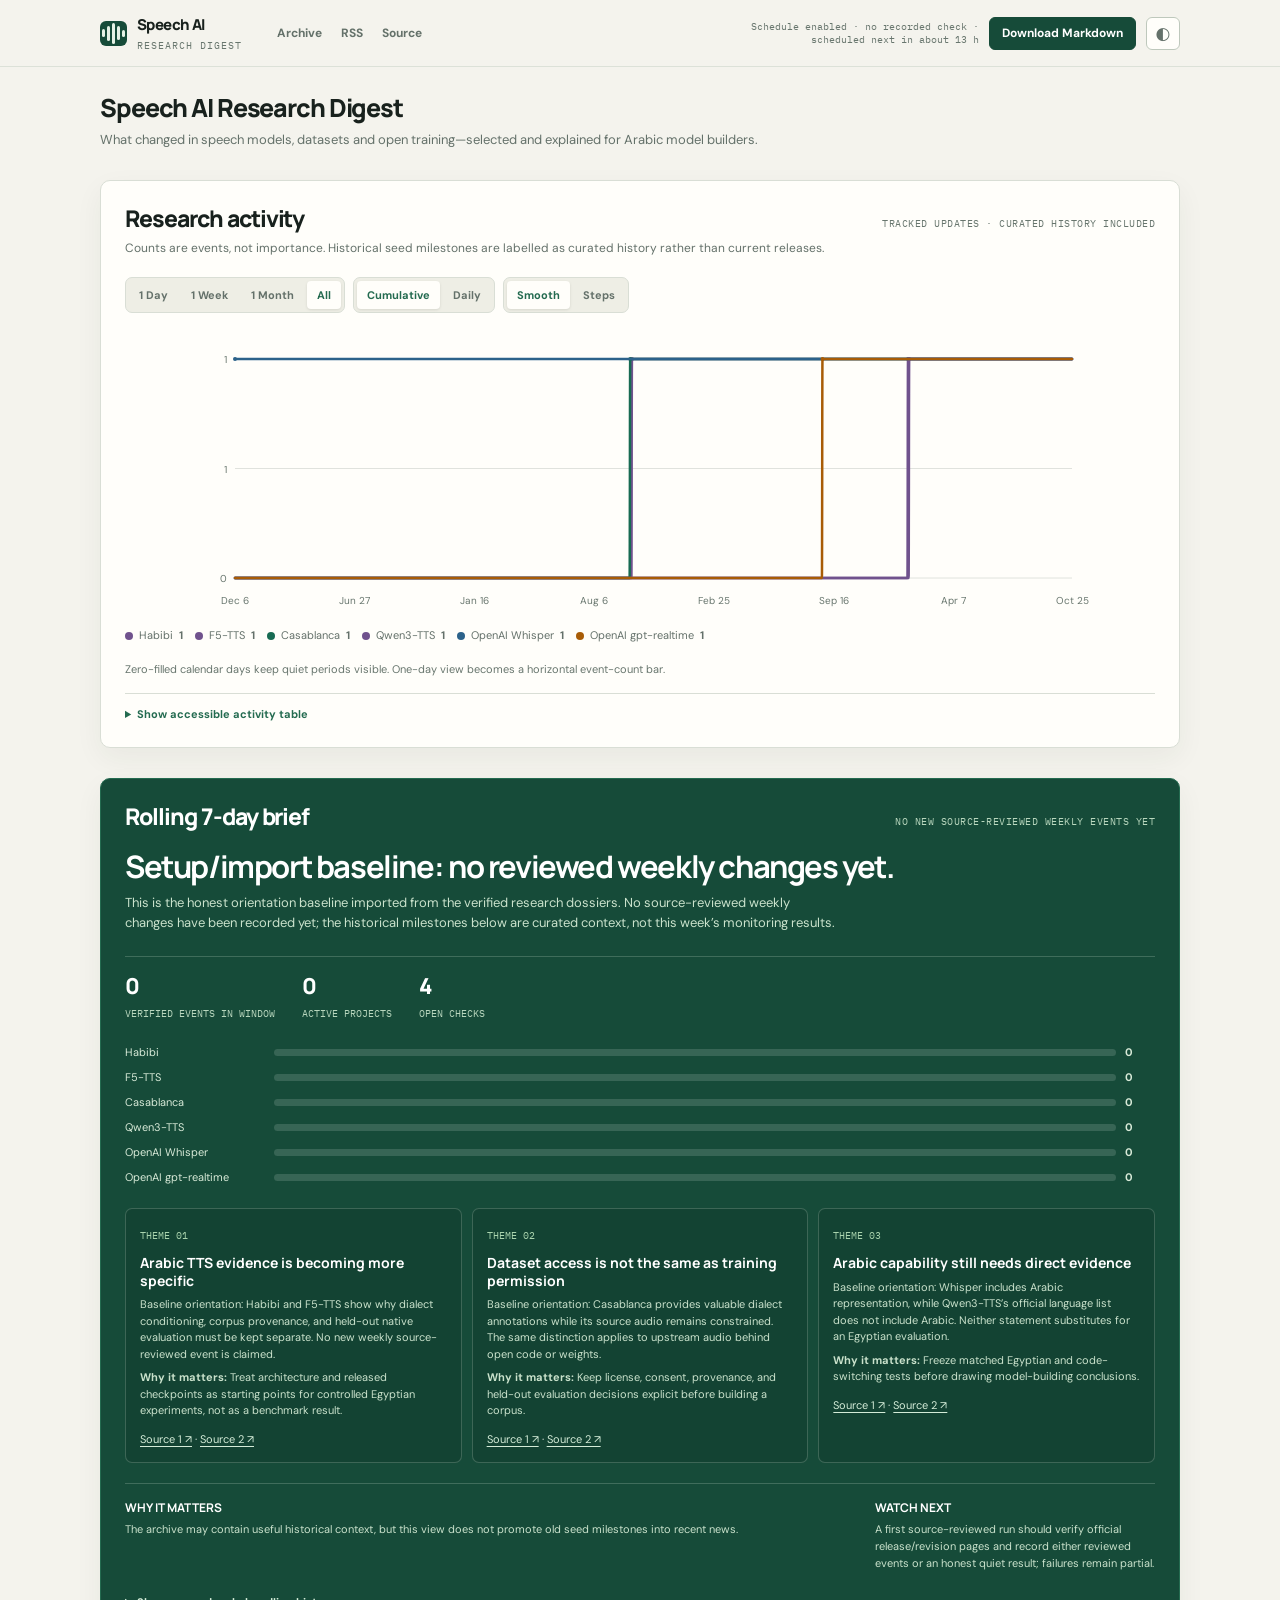
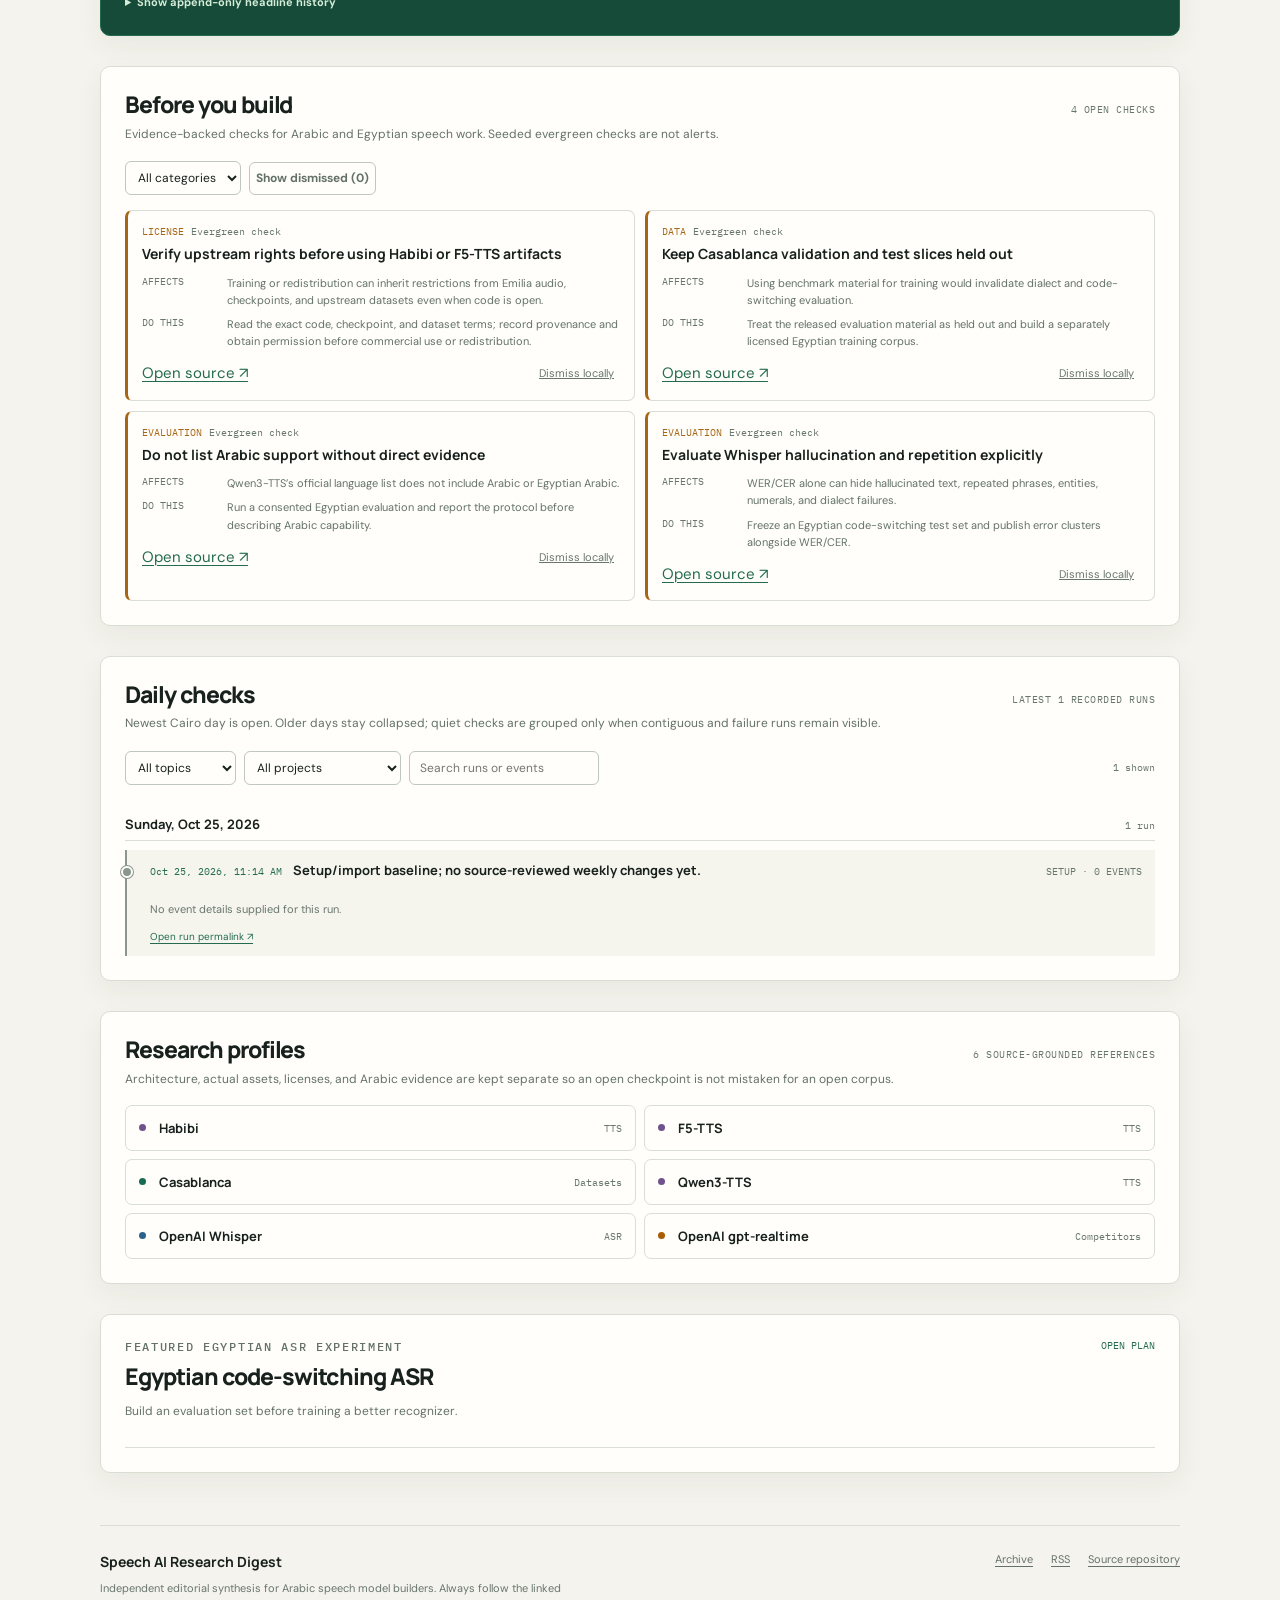
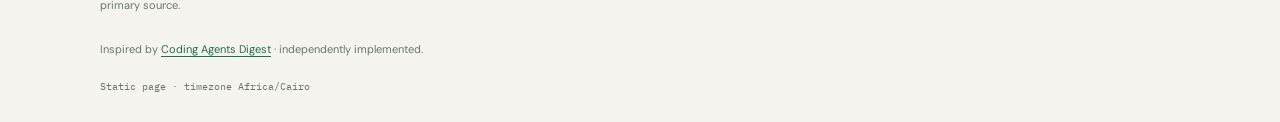
==== commit 5e267aff: "Adapt complete digest system for Speech AI research with Cairo scheduling and source-reviewed histor" ====
--- a/index.html
+++ b/index.html
@@ -1,2166 +1,429 @@
 <!doctype html>
-<html lang="en" data-theme="light"><head><meta charset="utf-8"><meta name="viewport" content="width=device-width, initial-scale=1">
-<title>Speech AI Research Digest — Models, Data & the Arabic Frontier</title><meta name="description" content="Source-backed speech research for building original Arabic models and datasets. Open training assets, reproduction cautions, competitor capabilities, and experiments."><meta name="theme-color" content="#f6f7f2"><meta property="og:title" content="Speech AI Research Digest"><meta property="og:description" content="What changed. Why it matters. What to check. What to test."><meta property="og:type" content="website"><meta name="twitter:card" content="summary">
-<link rel="preconnect" href="https://fonts.googleapis.com"><link rel="preconnect" href="https://fonts.gstatic.com" crossorigin><link href="https://fonts.googleapis.com/css2?family=DM+Sans:wght@400;500;550;600;650;700&family=Manrope:wght@400;500;600;650;700;750;800&family=IBM+Plex+Mono:wght@400;500&display=swap" rel="stylesheet">
-<link rel="icon" type="image/svg+xml" href="data:image/svg+xml,%3Csvg xmlns='http://www.w3.org/2000/svg' viewBox='0 0 40 40'%3E%3Crect width='40' height='40' rx='9' fill='%23176b52'/%3E%3Cpath d='M10 17v6m5-11v16m5-21v26m5-21v16m5-11v6' stroke='%23e2f0d9' stroke-width='3' stroke-linecap='round'/%3E%3C/svg%3E">
-<style>
-/* Speech AI Research Digest
-   Editorial publication system — light by default, dark via html[data-theme="dark"]
-*/
-
-:root {
+<html lang="en" data-theme="light">
+<head>
+  <meta charset="utf-8">
+  <meta name="viewport" content="width=device-width, initial-scale=1">
+  <title>Speech AI Research Digest</title>
+  <meta name="description" content="A source-backed Arabic and Egyptian speech AI research digest covering models, datasets, open training assets, and competitors.">
+  <meta name="theme-color" content="#f4f3ed">
+  <meta property="og:title" content="Speech AI Research Digest">
+  <meta property="og:description" content="What changed in speech AI, why it matters for Arabic research, and what to test next.">
+  <meta property="og:type" content="website">
+  <meta property="og:url" content="https://ahmed-ezzat20.github.io/speech-ai-research-digest/">
+  <link rel="canonical" href="https://ahmed-ezzat20.github.io/speech-ai-research-digest/">
+  <link rel="preconnect" href="https://fonts.googleapis.com">
+  <link rel="preconnect" href="https://fonts.gstatic.com" crossorigin>
+  <link href="https://fonts.googleapis.com/css2?family=DM+Sans:wght@400;500;600;700&family=Manrope:wght@500;600;700;800&family=IBM+Plex+Mono:wght@400;500&display=swap" rel="stylesheet">
+  <style>:root {
   color-scheme: light;
-  --bg: #f5f7f2;
-  --surface: #ffffff;
-  --surface-soft: #eef3ec;
-  --surface-muted: #e8eee8;
-  --ink: #17231d;
-  --ink-soft: #526158;
-  --ink-faint: #78857d;
-  --forest-950: #0d3025;
-  --forest-900: #104533;
-  --forest-800: #145640;
-  --forest-700: #176b52;
-  --forest-600: #238266;
-  --forest-100: #d9eee4;
-  --forest-50: #edf8f1;
-  --line: #dbe4dc;
-  --line-strong: #bfcec2;
-  --amber: #a85c06;
-  --amber-strong: #8d4900;
-  --amber-soft: #fff2d9;
-  --red: #a33e39;
-  --blue: #2c628a;
-  --purple: #70528d;
-  --shadow-sm:
-    0 1px 2px rgba(20, 48, 36, 0.05), 0 5px 18px rgba(20, 48, 36, 0.035);
-  --shadow-md:
-    0 12px 28px rgba(15, 48, 35, 0.08), 0 2px 5px rgba(15, 48, 35, 0.05);
-  --radius-sm: 5px;
-  --radius-md: 9px;
-  --radius-lg: 13px;
-  --max-width: 1040px;
-  --font-body:
-    "DM Sans", ui-sans-serif, system-ui, -apple-system, BlinkMacSystemFont,
-    "Segoe UI", sans-serif;
-  --font-display: "Manrope", ui-sans-serif, system-ui, sans-serif;
-  --font-mono:
-    "IBM Plex Mono", ui-monospace, SFMono-Regular, Menlo, Consolas, monospace;
+  --bg: #f4f3ed;
+  --surface: #fffefa;
+  --surface-2: #eeeee5;
+  --ink: #18211d;
+  --muted: #64716a;
+  --faint: #8b9690;
+  --line: #d9ded5;
+  --line-strong: #bec8bc;
+  --green: #246b50;
+  --green-dark: #164b39;
+  --green-pale: #e1eee4;
+  --amber: #a76516;
+  --red: #a34d43;
+  --blue: #3c6f8a;
+  --violet: #76578e;
+  --shadow: 0 10px 28px rgba(31, 49, 39, .055);
+  --radius: 10px;
+  --shell: 1080px;
+  --body: "DM Sans", ui-sans-serif, system-ui, sans-serif;
+  --display: Manrope, ui-sans-serif, system-ui, sans-serif;
+  --mono: "IBM Plex Mono", ui-monospace, monospace;
 }
-
 html[data-theme="dark"] {
   color-scheme: dark;
-  --bg: #111915;
-  --surface: #18231d;
-  --surface-soft: #1d2b23;
-  --surface-muted: #23342a;
-  --ink: #edf5ef;
-  --ink-soft: #b5c4b9;
-  --ink-faint: #8e9f94;
-  --forest-950: #e1f4e7;
-  --forest-900: #b9e3c9;
-  --forest-800: #93d5ae;
-  --forest-700: #72c294;
-  --forest-600: #56ac7a;
-  --forest-100: #284936;
-  --forest-50: #20362a;
-  --line: #304238;
-  --line-strong: #476050;
-  --amber: #f0b35d;
-  --amber-strong: #ffc979;
-  --amber-soft: #49371e;
-  --red: #ea8f86;
-  --blue: #86bddf;
-  --purple: #c0a1d5;
-  --shadow-sm: 0 1px 2px rgba(0, 0, 0, 0.22), 0 5px 18px rgba(0, 0, 0, 0.12);
-  --shadow-md: 0 14px 30px rgba(0, 0, 0, 0.24), 0 3px 8px rgba(0, 0, 0, 0.16);
+  --bg: #131a16;
+  --surface: #1b251f;
+  --surface-2: #223029;
+  --ink: #edf4ed;
+  --muted: #b5c2b8;
+  --faint: #91a096;
+  --line: #34453a;
+  --line-strong: #4c6353;
+  --green: #79bd97;
+  --green-dark: #b2e0c3;
+  --green-pale: #263e30;
+  --amber: #efb665;
+  --red: #e18f84;
+  --blue: #8abdd4;
+  --violet: #c2a1d8;
+  --shadow: 0 12px 32px rgba(0,0,0,.22);
 }
-
-*,
-*::before,
-*::after {
-  box-sizing: border-box;
-}
-
-html {
-  scroll-behavior: smooth;
-  background: var(--bg);
-  text-size-adjust: 100%;
-}
-
-body {
-  min-width: 320px;
-  margin: 0;
-  background: var(--bg);
-  color: var(--ink);
-  font-family: var(--font-body);
-  font-size: 15px;
-  line-height: 1.55;
-  -webkit-font-smoothing: antialiased;
-  text-rendering: optimizeLegibility;
-}
-
-button,
-input {
-  font: inherit;
-}
-
-button {
-  color: inherit;
-}
-
-button,
-a,
-summary {
-  -webkit-tap-highlight-color: transparent;
-}
-
-a {
-  color: var(--forest-700);
-  text-decoration-thickness: 1px;
-  text-underline-offset: 3px;
-}
-
-a:hover {
-  color: var(--forest-800);
-}
-
-::selection {
-  background: var(--forest-100);
-  color: var(--forest-950);
-}
-
-[hidden] {
-  display: none !important;
-}
-
-:where(a, button, input, summary):focus-visible {
-  outline: 3px solid color-mix(in srgb, var(--forest-600) 70%, #fff 30%);
-  outline-offset: 3px;
-}
-
-.skip-link {
-  position: fixed;
-  z-index: 20;
-  top: 10px;
-  left: 12px;
-  padding: 8px 12px;
-  border-radius: 5px;
-  background: var(--forest-900);
-  color: #fff;
-  font-size: 13px;
-  font-weight: 700;
-  text-decoration: none;
-  transform: translateY(-180%);
-  transition: transform 0.18s ease;
-}
-
-.skip-link:focus {
-  transform: translateY(0);
-}
-
-.container {
-  width: min(calc(100% - 40px), var(--max-width));
-  margin-inline: auto;
-}
-
-.site-header {
-  position: sticky;
-  z-index: 10;
-  top: 0;
-  border-bottom: 1px solid color-mix(in srgb, var(--line) 88%, transparent);
-  background: color-mix(in srgb, var(--bg) 93%, transparent);
-  backdrop-filter: blur(14px);
-}
-
-.header-inner {
-  display: flex;
-  min-height: 72px;
-  align-items: center;
-  gap: 28px;
-}
-
-.brand {
-  display: inline-flex;
-  min-width: max-content;
-  align-items: center;
-  gap: 10px;
-  color: var(--ink);
-  text-decoration: none;
-}
-
-.wave-mark {
-  display: inline-flex;
-  width: 25px;
-  height: 24px;
-  align-items: center;
-  justify-content: center;
-  gap: 2px;
-  padding: 2px 3px;
-  border-radius: 5px;
-  background: var(--forest-800);
-}
-
-.wave-mark i {
-  display: block;
-  width: 3px;
-  height: 8px;
-  border-radius: 2px;
-  background: #eff8f1;
-}
-
-.wave-mark i:nth-child(2) {
-  height: 14px;
-}
-.wave-mark i:nth-child(3) {
-  height: 20px;
-}
-.wave-mark i:nth-child(4) {
-  height: 12px;
-}
-.wave-mark i:nth-child(5) {
-  height: 7px;
-}
-
-.brand-text {
-  display: grid;
-  line-height: 1.08;
-}
-
-.brand-text strong {
-  font-family: var(--font-display);
-  font-size: 15px;
-  font-weight: 800;
-  letter-spacing: -0.03em;
-}
-
-.brand-text span {
-  margin-top: 4px;
-  color: var(--ink-faint);
-  font-family: var(--font-mono);
-  font-size: 9px;
-  letter-spacing: 0.08em;
-  line-height: 1;
-  text-transform: uppercase;
-}
-
-.header-links {
-  display: flex;
-  flex: 1;
-  align-items: center;
-  gap: 20px;
-  margin-left: 6px;
-}
-
-.header-links a {
-  color: var(--ink-soft);
-  font-size: 12px;
-  font-weight: 650;
-  text-decoration: none;
-}
-
-.header-links a:hover,
-.header-links a[aria-current="page"] {
-  color: var(--forest-700);
-}
-
-.header-actions {
-  display: flex;
-  align-items: center;
-  gap: 8px;
-  margin-left: auto;
-}
-
-.icon-button,
-.download-button,
-.button {
-  display: inline-flex;
-  align-items: center;
-  justify-content: center;
-  gap: 7px;
-  min-height: 35px;
-  border: 1px solid var(--line-strong);
-  border-radius: 6px;
-  background: var(--surface);
-  color: var(--ink-soft);
-  cursor: pointer;
-  font-size: 12px;
-  font-weight: 700;
-  line-height: 1;
-  text-decoration: none;
-  transition:
-    border-color 0.18s ease,
-    background-color 0.18s ease,
-    color 0.18s ease,
-    transform 0.18s ease;
-}
-
-.icon-button {
-  width: 35px;
-  padding: 0;
-}
-
-.icon-button:hover,
-.button-secondary:hover,
-.download-button:hover {
-  border-color: var(--forest-600);
-  background: var(--forest-50);
-  color: var(--forest-800);
-}
-
-.download-button,
-.button-primary {
-  border-color: var(--forest-800);
-  background: var(--forest-800);
-  color: #fff;
-  padding: 0 13px;
-}
-
-.download-button:hover,
-.button-primary:hover {
-  border-color: var(--forest-900);
-  background: var(--forest-900);
-  color: #fff;
-  transform: translateY(-1px);
-}
-
-.button-secondary {
-  padding: 0 13px;
-}
-
-.icon {
-  width: 18px;
-  height: 18px;
-  flex: 0 0 18px;
-  fill: none;
-  stroke: currentColor;
-  stroke-linecap: round;
-  stroke-linejoin: round;
-  stroke-width: 1.75;
-}
-
-main {
-  display: block;
-}
-
-.page-intro {
-  display: grid;
-  grid-template-columns: minmax(0, 1fr) auto;
-  align-items: end;
-  gap: 24px;
-  padding: 54px 0 36px;
-  border-bottom: 1px solid var(--line);
-}
-
-.kicker,
-.edition-label {
-  margin: 0 0 11px;
-  color: var(--forest-700);
-  font-family: var(--font-mono);
-  font-size: 10px;
-  font-weight: 500;
-  letter-spacing: 0.15em;
-  line-height: 1.3;
-  text-transform: uppercase;
-}
-
-.page-intro h1 {
-  max-width: 700px;
-  margin: 0;
-  color: var(--forest-950);
-  font-family: var(--font-display);
-  font-size: clamp(34px, 5vw, 58px);
-  font-weight: 800;
-  letter-spacing: -0.065em;
-  line-height: 0.98;
-}
-
-.intro-description {
-  max-width: 650px;
-  margin: 18px 0 0;
-  color: var(--ink-soft);
-  font-size: 16px;
-  line-height: 1.62;
-}
-
-.snapshot-badge {
-  align-self: start;
-  max-width: 190px;
-  padding: 11px 13px;
-  border: 1px solid var(--line-strong);
-  border-left: 3px solid var(--forest-600);
-  background: var(--surface);
-  color: var(--ink-soft);
-  font-family: var(--font-mono);
-  font-size: 10px;
-  line-height: 1.5;
-}
-
-.snapshot-badge strong {
-  display: block;
-  margin-bottom: 3px;
-  color: var(--forest-800);
-  font-size: 10px;
-  letter-spacing: 0.08em;
-  text-transform: uppercase;
-}
-
-.panel,
-.checks-section,
-.feed-section,
-.experiment-panel {
-  scroll-margin-top: 92px;
-}
-
-.panel {
-  margin-top: 30px;
-  padding: 25px;
-  border: 1px solid var(--line);
-  border-radius: var(--radius-lg);
-  background: var(--surface);
-  box-shadow: var(--shadow-sm);
-}
-
-.section-top {
-  display: flex;
-  align-items: baseline;
-  justify-content: space-between;
-  gap: 16px;
-}
-
-.section-top h2,
-.edition-headline h2,
-.experiment-copy h2 {
-  margin: 0;
-  color: var(--forest-950);
-  font-family: var(--font-display);
-  font-size: 24px;
-  font-weight: 800;
-  letter-spacing: -0.045em;
-  line-height: 1.15;
-}
-
-.section-index {
-  display: inline-block;
-  margin-right: 9px;
-  color: var(--forest-600);
-  font-family: var(--font-mono);
-  font-size: 11px;
-  font-weight: 500;
-  letter-spacing: 0.02em;
-  vertical-align: 3px;
-}
-
-.section-meta,
-.edition-status,
-.section-subtitle {
-  color: var(--ink-faint);
-  font-family: var(--font-mono);
-  font-size: 10px;
-  line-height: 1.45;
-}
-
-.activity-toolbar,
-.feed-tools {
-  display: flex;
-  flex-wrap: wrap;
-  align-items: center;
-  justify-content: space-between;
-  gap: 12px;
-  margin-top: 20px;
-}
-
-.segmented {
-  display: inline-flex;
-  flex-wrap: wrap;
-  gap: 3px;
-  padding: 3px;
-  border: 1px solid var(--line);
-  border-radius: 7px;
-  background: var(--surface-soft);
-}
-
-.segmented button,
-.topic-filter {
-  min-height: 28px;
-  padding: 0 10px;
-  border: 0;
-  border-radius: 4px;
-  background: transparent;
-  color: var(--ink-soft);
-  cursor: pointer;
-  font-size: 11px;
-  font-weight: 700;
-  line-height: 1;
-}
-
-.segmented button:hover,
-.segmented button[aria-pressed="true"],
-.topic-filter:hover,
-.topic-filter[aria-pressed="true"] {
-  background: var(--surface);
-  color: var(--forest-800);
-  box-shadow: 0 1px 3px rgba(20, 48, 36, 0.12);
-}
-
-.activity-summary {
-  margin-top: 21px;
-  color: var(--ink-soft);
-  font-size: 12px;
-}
-
-.activity-summary caption {
-  margin-bottom: 9px;
-  color: var(--ink-faint);
-  font-family: var(--font-mono);
-  font-size: 10px;
-  text-align: left;
-  text-transform: uppercase;
-}
-
-.milestone-list {
-  display: flex;
-  min-width: 0;
-  gap: 0;
-  margin: 0;
-  padding: 0 0 5px;
-  overflow-x: auto;
-  list-style: none;
-}
-
-.milestone-list::before {
-  content: "";
-  position: relative;
-  top: 11px;
-  flex: 1 0 22px;
-  height: 1px;
-  order: 2;
-  background: var(--line-strong);
-}
-
-.milestone {
-  position: relative;
-  z-index: 1;
-  display: grid;
-  flex: 1 1 0;
-  min-width: 118px;
-  grid-template-columns: 10px minmax(0, 1fr);
-  grid-template-rows: auto auto auto;
-  column-gap: 8px;
-  padding: 0 20px 0 0;
-  border: 0;
-  background: transparent;
-  color: var(--ink);
-  cursor: pointer;
-  text-align: left;
-}
-
-.milestone::after {
-  content: "";
-  position: absolute;
-  z-index: -1;
-  top: 11px;
-  right: 0;
-  left: 16px;
-  height: 1px;
-  background: var(--line-strong);
-}
-
-.milestone:first-child::after {
-  left: 11px;
-}
-
-.milestone:last-child {
-  flex-basis: 145px;
-  padding-right: 0;
-}
-
-.milestone:last-child::after {
-  display: none;
-}
-
-.milestone-date,
-.milestone-name,
-.milestone-kind {
-  grid-column: 2;
-}
-
-.milestone-date {
-  color: var(--ink-faint);
-  font-family: var(--font-mono);
-  font-size: 9px;
-  letter-spacing: 0.03em;
-  line-height: 1.2;
-}
-
-.milestone-dot {
-  grid-column: 1;
-  grid-row: 1 / span 3;
-  width: 10px;
-  height: 10px;
-  margin-top: 7px;
-  border: 2px solid var(--surface);
-  border-radius: 50%;
-  background: var(--forest-700);
-  box-shadow: 0 0 0 1px var(--forest-700);
-}
-
-.milestone[data-topic="TTS"] .milestone-dot {
-  background: var(--purple);
-  box-shadow: 0 0 0 1px var(--purple);
-}
-.milestone[data-topic="ASR"] .milestone-dot {
-  background: var(--blue);
-  box-shadow: 0 0 0 1px var(--blue);
-}
-.milestone[data-topic="Datasets"] .milestone-dot {
-  background: var(--forest-600);
-  box-shadow: 0 0 0 1px var(--forest-600);
-}
-.milestone[data-topic="Competitors"] .milestone-dot {
-  background: var(--amber);
-  box-shadow: 0 0 0 1px var(--amber);
-}
-
-.milestone-name {
-  margin-top: 7px;
-  font-size: 12px;
-  font-weight: 750;
-  line-height: 1.2;
-}
-
-.milestone-kind {
-  margin-top: 3px;
-  color: var(--ink-faint);
-  font-size: 10px;
-  line-height: 1.3;
-}
-
-.milestone:hover .milestone-name,
-.milestone:focus-visible .milestone-name {
-  color: var(--forest-700);
-}
-
-.panel-note {
-  margin: 22px 0 0;
-  padding-top: 13px;
-  border-top: 1px solid var(--line);
-  color: var(--ink-faint);
-  font-size: 11px;
-  line-height: 1.5;
-}
-
-.edition-panel {
-  position: relative;
-  overflow: hidden;
-  border-color: var(--forest-700);
-  background: var(--forest-900);
-  color: #eef9f0;
-  box-shadow: var(--shadow-md);
-}
-
-.edition-panel::before {
-  content: "";
-  position: absolute;
-  top: 0;
-  right: 24px;
-  width: 1px;
-  height: 100%;
-  background: rgba(200, 234, 211, 0.15);
-  box-shadow:
-    -10px 0 0 rgba(200, 234, 211, 0.06),
-    -20px 0 0 rgba(200, 234, 211, 0.04);
-}
-
-.edition-top,
-.edition-bottom {
-  position: relative;
-  z-index: 1;
-  display: flex;
-  align-items: center;
-  justify-content: space-between;
-  gap: 18px;
-}
-
-.edition-panel .edition-label {
-  color: #bce4c8;
-}
-
-.edition-status {
-  color: #bce4c8;
-}
-
-.edition-headline {
-  position: relative;
-  z-index: 1;
-  max-width: 750px;
-  margin: 24px 0 27px;
-}
-
-.edition-headline small {
-  display: block;
-  margin-bottom: 9px;
-  color: #c5e7ce;
-  font-family: var(--font-mono);
-  font-size: 10px;
-  letter-spacing: 0.09em;
-  text-transform: uppercase;
-}
-
-.edition-headline h2 {
-  color: #fff;
-  font-size: clamp(25px, 4vw, 38px);
-  letter-spacing: -0.055em;
-}
-
-.theme-grid {
-  position: relative;
-  z-index: 1;
-  display: grid;
-  grid-template-columns: repeat(3, 1fr);
-  gap: 10px;
-}
-
-.theme-card {
-  min-height: 184px;
-  padding: 17px;
-  border: 1px solid rgba(211, 240, 219, 0.22);
-  border-radius: 7px;
-  background: rgba(4, 36, 26, 0.28);
-}
-
-.theme-label {
-  display: block;
-  margin-bottom: 14px;
-  color: #9dd1ab;
-  font-family: var(--font-mono);
-  font-size: 10px;
-  letter-spacing: 0.11em;
-  line-height: 1.2;
-  text-transform: uppercase;
-}
-
-.theme-card h3 {
-  margin: 0;
-  color: #fff;
-  font-family: var(--font-display);
-  font-size: 17px;
-  letter-spacing: -0.03em;
-  line-height: 1.2;
-}
-
-.theme-card p {
-  margin: 8px 0 0;
-  color: #c8ded0;
-  font-size: 12px;
-  line-height: 1.52;
-}
-
-.theme-card .so-what {
-  margin-top: 14px;
-  padding-top: 11px;
-  border-top: 1px solid rgba(211, 240, 219, 0.18);
-}
-
-.theme-card .so-what strong {
-  display: block;
-  margin-bottom: 3px;
-  color: #e0f2e4;
-  font-size: 10px;
-  letter-spacing: 0.08em;
-  text-transform: uppercase;
-}
-
-.theme-card .so-what p {
-  color: #d4ead9;
-  font-size: 11px;
-}
-
-.theme-card small {
-  display: block;
-  margin-top: 11px;
-  font-size: 10px;
-}
-
-.theme-card small a,
-.edition-panel a {
-  color: #c2e8cb;
-}
-
-.edition-bottom {
-  align-items: flex-start;
-  margin-top: 22px;
-  padding-top: 17px;
-  border-top: 1px solid rgba(211, 240, 219, 0.2);
-}
-
-.edition-scope {
-  max-width: 540px;
-  color: #c5e3cd;
-  font-size: 11px;
-}
-
-.edition-scope strong {
-  color: #eef9f0;
-}
-
-.watch-next {
-  max-width: 265px;
-  padding-left: 18px;
-  border-left: 2px solid #8bc99d;
-}
-
-.watch-next h3 {
-  margin: 0 0 3px;
-  color: #fff;
-  font-family: var(--font-display);
-  font-size: 12px;
-}
-
-.watch-next p {
-  margin: 0;
-  color: #c5e3cd;
-  font-size: 11px;
-  line-height: 1.5;
-}
-
-.checks-section,
-.feed-section,
-.experiment-panel {
-  margin-top: 52px;
-}
-
-.section-subtitle {
-  margin: 7px 0 0 30px;
-}
-
-.check-grid {
-  display: grid;
-  grid-template-columns: repeat(2, minmax(0, 1fr));
-  gap: 11px;
-  margin-top: 20px;
-}
-
-.check-card {
-  align-self: start;
-  border: 1px solid var(--line);
-  border-radius: 8px;
-  background: var(--surface);
-  box-shadow: var(--shadow-sm);
-}
-
-.check-card[open] {
-  border-color: var(--line-strong);
-}
-
-.check-card summary,
-.update-details summary,
-.experiment-details summary,
-.secondary-experiments details summary {
-  list-style: none;
-  cursor: pointer;
-}
-
-.check-card summary::-webkit-details-marker,
-.update-details summary::-webkit-details-marker,
-.experiment-details summary::-webkit-details-marker,
-.secondary-experiments details summary::-webkit-details-marker {
-  display: none;
-}
-
-.check-title {
-  display: flex;
-  align-items: center;
-  gap: 9px;
-  min-height: 57px;
-  padding: 14px 15px;
-  color: var(--ink);
-  font-family: var(--font-display);
-  font-size: 13px;
-  font-weight: 750;
-  line-height: 1.3;
-}
-
-.check-title .tag {
-  flex-shrink: 0;
-}
-
-.chevron {
-  width: 15px;
-  height: 15px;
-  margin-left: auto;
-  flex: 0 0 15px;
-  color: var(--ink-faint);
-  fill: none;
-  stroke: currentColor;
-  stroke-linecap: round;
-  stroke-linejoin: round;
-  stroke-width: 1.7;
-  transition: transform 0.18s ease;
-}
-
-[open] > summary .chevron,
-[open] .chevron {
-  transform: rotate(180deg);
-}
-
-.check-body {
-  padding: 0 15px 15px;
-  border-top: 1px solid var(--line);
-}
-
-.check-line {
-  display: grid;
-  grid-template-columns: 82px minmax(0, 1fr);
-  gap: 12px;
-  padding: 12px 0;
-  border-bottom: 1px solid var(--line);
-}
-
-.check-line:last-of-type {
-  border-bottom: 0;
-}
-
-.check-line b {
-  color: var(--ink-faint);
-  font-family: var(--font-mono);
-  font-size: 10px;
-  font-weight: 500;
-  letter-spacing: 0.04em;
-  text-transform: uppercase;
-}
-
-.check-line p {
-  margin: 0;
-  color: var(--ink-soft);
-  font-size: 12px;
-  line-height: 1.5;
-}
-
-.source-link {
-  color: var(--forest-700);
-  font-size: 11px;
-  font-weight: 700;
-}
-
-.show-checks {
-  display: flex;
-  justify-content: center;
-  margin-top: 15px;
-}
-
-.text-button {
-  border: 0;
-  background: transparent;
-  color: var(--forest-700);
-  cursor: pointer;
-  font-size: 12px;
-  font-weight: 750;
-  text-decoration: underline;
-  text-underline-offset: 3px;
-}
-
-.text-button:hover {
-  color: var(--forest-900);
-}
-
-.feed-tools {
-  justify-content: flex-start;
-  margin-top: 19px;
-}
-
-.topic-filter {
-  display: inline-flex;
-  align-items: center;
-}
-
-.search-field {
-  display: flex;
-  min-width: 190px;
-  height: 35px;
-  align-items: center;
-  gap: 7px;
-  padding: 0 10px;
-  border: 1px solid var(--line-strong);
-  border-radius: 6px;
-  background: var(--surface);
-  color: var(--ink-faint);
-}
-
-.search-field .icon {
-  width: 15px;
-  height: 15px;
-  flex-basis: 15px;
-}
-
-.search-field input {
-  width: 100%;
-  min-width: 0;
-  border: 0;
-  outline: 0;
-  background: transparent;
-  color: var(--ink);
-  font-size: 12px;
-}
-
-.search-field input::placeholder {
-  color: var(--ink-faint);
-}
-
-.saved-filter {
-  display: inline-flex;
-  align-items: center;
-  gap: 6px;
-  color: var(--ink-soft);
-  cursor: pointer;
-  font-size: 11px;
-  font-weight: 700;
-}
-
-.saved-filter input {
-  accent-color: var(--forest-700);
-}
-
-.feed-count {
-  margin: 17px 0 8px;
-  color: var(--ink-faint);
-  font-family: var(--font-mono);
-  font-size: 10px;
-}
-
-.feed-list {
-  border-top: 1px solid var(--line);
-}
-
-.update-item {
-  position: relative;
-  border-bottom: 1px solid var(--line);
-}
-
-.update-date-label {
-  display: block;
-  padding: 16px 0 7px;
-  color: var(--ink-faint);
-  font-family: var(--font-mono);
-  font-size: 10px;
-  letter-spacing: 0.07em;
-  text-transform: uppercase;
-}
-
-.update-details summary {
-  display: grid;
-  grid-template-columns: 18px minmax(0, 1fr) auto 15px;
-  align-items: start;
-  gap: 10px;
-  padding: 4px 0 17px;
-}
-
-.update-emblem {
-  display: inline-flex;
-  align-items: center;
-  justify-content: center;
-  padding-top: 5px;
-}
-
-.topic-dot {
-  display: block;
-  width: 9px;
-  height: 9px;
-  border-radius: 50%;
-  background: var(--forest-600);
-  box-shadow: 0 0 0 3px var(--forest-50);
-}
-
-[data-topic="TTS"] .topic-dot,
-.tag-tts {
-  --tag-color: var(--purple);
-  --tag-bg: color-mix(in srgb, var(--purple) 14%, var(--surface));
-}
-[data-topic="ASR"] .topic-dot,
-.tag-asr {
-  --tag-color: var(--blue);
-  --tag-bg: color-mix(in srgb, var(--blue) 14%, var(--surface));
-}
-[data-topic="Datasets"] .topic-dot,
-.tag-data {
-  --tag-color: var(--forest-700);
-  --tag-bg: var(--forest-50);
-}
-[data-topic="Competitors"] .topic-dot,
-.tag-frontier {
-  --tag-color: var(--amber);
-  --tag-bg: var(--amber-soft);
-}
-
-[data-topic="TTS"] .topic-dot {
-  background: var(--purple);
-  box-shadow: 0 0 0 3px color-mix(in srgb, var(--purple) 15%, var(--surface));
-}
-[data-topic="ASR"] .topic-dot {
-  background: var(--blue);
-  box-shadow: 0 0 0 3px color-mix(in srgb, var(--blue) 15%, var(--surface));
-}
-[data-topic="Competitors"] .topic-dot {
-  background: var(--amber);
-  box-shadow: 0 0 0 3px var(--amber-soft);
-}
-
-.update-heading {
-  min-width: 0;
-}
-
-.update-source {
-  display: flex;
-  flex-wrap: wrap;
-  align-items: baseline;
-  gap: 7px;
-  margin-bottom: 3px;
-}
-
-.update-source strong {
-  color: var(--forest-700);
-  font-family: var(--font-mono);
-  font-size: 10px;
-  font-weight: 600;
-  letter-spacing: 0.04em;
-}
-
-.update-source span {
-  color: var(--ink-faint);
-  font-size: 10px;
-}
-
-.update-heading h3 {
-  margin: 0;
-  color: var(--ink);
-  font-family: var(--font-display);
-  font-size: 15px;
-  font-weight: 750;
-  letter-spacing: -0.025em;
-  line-height: 1.3;
-}
-
-.update-tags {
-  display: flex;
-  flex-wrap: wrap;
-  justify-content: flex-end;
-  gap: 5px;
-  padding-top: 4px;
-}
-
-.tag {
-  display: inline-flex;
-  width: fit-content;
-  align-items: center;
-  min-height: 20px;
-  padding: 3px 6px;
-  border: 1px solid
-    color-mix(in srgb, var(--tag-color, var(--forest-700)) 30%, var(--line));
-  border-radius: 4px;
-  background: var(--tag-bg, var(--forest-50));
-  color: var(--tag-color, var(--forest-700));
-  font-family: var(--font-mono);
-  font-size: 9px;
-  font-weight: 600;
-  line-height: 1;
-  white-space: nowrap;
-}
-
-.tag-warning {
-  --tag-color: var(--amber-strong);
-  --tag-bg: var(--amber-soft);
-}
-
-.update-details > summary > .chevron {
-  margin-top: 3px;
-}
-
-.update-body {
-  padding: 0 25px 20px 28px;
-}
-
-.update-summary {
-  margin: 0;
-  max-width: 770px;
-  color: var(--ink-soft);
-  font-size: 13px;
-  line-height: 1.62;
-}
-
-.evidence-grid {
-  display: grid;
-  grid-template-columns: repeat(2, minmax(0, 1fr));
-  gap: 11px;
-  margin-top: 17px;
-}
-
-.evidence-grid > div,
-.build-insight {
-  padding: 12px;
-  border: 1px solid var(--line);
-  border-radius: 6px;
-  background: var(--surface-soft);
-}
-
-.evidence-grid b,
-.build-insight b {
-  display: block;
-  margin-bottom: 4px;
-  color: var(--ink-faint);
-  font-family: var(--font-mono);
-  font-size: 9px;
-  font-weight: 500;
-  letter-spacing: 0.08em;
-  text-transform: uppercase;
-}
-
-.evidence-grid p,
-.build-insight p {
-  margin: 0;
-  color: var(--ink-soft);
-  font-size: 11px;
-  line-height: 1.5;
-}
-
-.build-insight {
-  margin-top: 11px;
-  border-left: 3px solid var(--forest-600);
-  background: var(--forest-50);
-}
-
-.build-insight p {
-  color: var(--ink);
-}
-
-.source-links {
-  display: flex;
-  flex-wrap: wrap;
-  gap: 10px 15px;
-  margin-top: 15px;
-}
-
-.source-footnote {
-  margin: 12px 0 0;
-  color: var(--ink-faint);
-  font-family: var(--font-mono);
-  font-size: 9px;
-  line-height: 1.5;
-}
-
-.bookmark-button {
-  float: right;
-  display: inline-flex;
-  align-items: center;
-  justify-content: center;
-  width: 29px;
-  height: 29px;
-  margin-top: 11px;
-  border: 1px solid var(--line-strong);
-  border-radius: 5px;
-  background: var(--surface);
-  color: var(--ink-faint);
-  cursor: pointer;
-}
-
-.bookmark-button:hover,
-.bookmark-button[aria-pressed="true"] {
-  border-color: var(--forest-600);
-  color: var(--forest-700);
-}
-
-.bookmark-button .icon {
-  width: 14px;
-  height: 14px;
-}
-
-.empty-state {
-  padding: 30px 0;
-  color: var(--ink-faint);
-  font-size: 13px;
-  text-align: center;
-}
-
-.experiment-panel {
-  display: grid;
-  grid-template-columns: minmax(0, 0.8fr) minmax(0, 1.2fr);
-  gap: 24px;
-  padding: 25px;
-  border: 1px solid var(--line-strong);
-  border-radius: var(--radius-lg);
-  background: var(--surface);
-  box-shadow: var(--shadow-sm);
-}
-
-.experiment-copy .kicker {
-  margin-bottom: 10px;
-}
-
-.experiment-copy h2 {
-  font-size: 25px;
-}
-
-.experiment-copy > p {
-  max-width: 380px;
-  margin: 15px 0 0;
-  color: var(--ink-soft);
-  font-size: 13px;
-  line-height: 1.6;
-}
-
-.experiment-code {
-  min-width: 0;
-  margin: 0;
-  padding: 17px;
-  overflow: auto;
-  border: 1px solid #2f5544;
-  border-radius: 7px;
-  background: #10231b;
-  color: #c3e7ce;
-  font-family: var(--font-mono);
-  font-size: 11px;
-  line-height: 1.7;
-}
-
-.experiment-code code,
-.experiment-code pre {
-  font: inherit;
-}
-
-.experiment-code .comment {
-  color: #83ae90;
-}
-.experiment-code .command {
-  color: #f1d18b;
-}
-.experiment-code .key {
-  color: #99c8ef;
-}
-
-.experiment-details,
-.secondary-experiments {
-  grid-column: 1 / -1;
-  border-top: 1px solid var(--line);
-}
-
-.experiment-details summary,
-.secondary-experiments details summary {
-  display: flex;
-  align-items: center;
-  gap: 8px;
-  padding: 15px 0 1px;
-  color: var(--forest-700);
-  font-size: 12px;
-  font-weight: 750;
-}
-
-.experiment-details summary .icon {
-  width: 15px;
-  height: 15px;
-}
-
-.experiment-body {
-  padding: 18px 0 2px;
-}
-
-.experiment-body h3 {
-  margin: 0;
-  font-family: var(--font-display);
-  font-size: 15px;
-}
-
-.experiment-body p {
-  margin: 7px 0 0;
-  color: var(--ink-soft);
-  font-size: 12px;
-}
-
-.experiment-body ol {
-  display: grid;
-  grid-template-columns: repeat(3, minmax(0, 1fr));
-  gap: 15px;
-  margin: 15px 0 0;
-  padding: 0 0 0 18px;
-}
-
-.experiment-body li {
-  padding-left: 4px;
-  color: var(--ink-soft);
-  font-size: 11px;
-  line-height: 1.5;
-}
-
-.metrics-tags {
-  display: flex;
-  flex-wrap: wrap;
-  gap: 5px;
-  margin-top: 16px;
-}
-
-.metrics-tags span {
-  padding: 5px 7px;
-  border-radius: 4px;
-  background: var(--surface-soft);
-  color: var(--forest-800);
-  font-family: var(--font-mono);
-  font-size: 9px;
-}
-
-.experiment-body .download-button {
-  margin-top: 16px;
-}
-
-.secondary-experiments {
-  padding-top: 0;
-}
-
-.secondary-experiments details + details {
-  border-top: 1px solid var(--line);
-}
-
-.secondary-experiments details p {
-  margin: 0;
-  padding: 0 0 13px;
-  color: var(--ink-soft);
-  font-size: 12px;
-}
-
-.secondary-experiments details a {
-  font-size: 11px;
-  font-weight: 700;
-}
-
-.site-footer {
-  margin-top: 58px;
-  padding: 28px 0 23px;
-  border-top: 1px solid var(--line);
-}
-
-.footer-top {
-  display: flex;
-  align-items: flex-start;
-  justify-content: space-between;
-  gap: 28px;
-}
-
-.footer-top strong {
-  display: block;
-  color: var(--forest-950);
-  font-family: var(--font-display);
-  font-size: 14px;
-  letter-spacing: -0.02em;
-}
-
-.footer-top p {
-  max-width: 450px;
-  margin: 5px 0 0;
-  color: var(--ink-faint);
-  font-size: 11px;
-}
-
-.footer-links {
-  display: flex;
-  flex-wrap: wrap;
-  justify-content: flex-end;
-  gap: 9px 16px;
-}
-
-.footer-links a {
-  color: var(--ink-soft);
-  font-size: 11px;
-  font-weight: 650;
-}
-
-.footer-bottom {
-  display: flex;
-  justify-content: space-between;
-  gap: 15px;
-  margin-top: 22px;
-  padding-top: 13px;
-  border-top: 1px solid var(--line);
-  color: var(--ink-faint);
-  font-family: var(--font-mono);
-  font-size: 9px;
-  line-height: 1.45;
-}
-
-.toast {
-  position: fixed;
-  z-index: 30;
-  right: 20px;
-  bottom: 20px;
-  max-width: min(360px, calc(100vw - 40px));
-  padding: 11px 15px;
-  border: 1px solid var(--forest-600);
-  border-radius: 999px;
-  background: var(--forest-900);
-  color: #eef9f0;
-  box-shadow: var(--shadow-md);
-  font-size: 12px;
-  font-weight: 700;
-}
-
-@media (max-width: 760px) {
-  .container {
-    width: min(calc(100% - 28px), var(--max-width));
-  }
-
-  .header-inner {
-    min-height: 63px;
-    gap: 13px;
-  }
-
-  .header-links {
-    display: none;
-  }
-
-  .page-intro {
-    grid-template-columns: 1fr;
-    padding: 39px 0 29px;
-    gap: 20px;
-  }
-
-  .snapshot-badge {
-    max-width: none;
-    width: fit-content;
-  }
-
-  .panel {
-    padding: 19px;
-  }
-
-  .section-top {
-    align-items: flex-start;
-    flex-direction: column;
-    gap: 6px;
-  }
-
-  .activity-toolbar,
-  .feed-tools {
-    align-items: stretch;
-    flex-direction: column;
-  }
-
-  .activity-toolbar .segmented,
-  .feed-tools .segmented {
-    width: 100%;
-  }
-
-  .activity-toolbar .segmented button,
-  .feed-tools .segmented button {
-    flex: 1;
-  }
-
-  .milestone-list {
-    display: grid;
-    grid-template-columns: repeat(2, minmax(0, 1fr));
-    gap: 16px 0;
-    overflow: visible;
-  }
-
-  .milestone-list::before,
-  .milestone::after {
-    display: none;
-  }
-
-  .milestone,
-  .milestone:last-child {
-    min-width: 0;
-    padding-right: 10px;
-  }
-
-  .theme-grid,
-  .check-grid,
-  .evidence-grid {
-    grid-template-columns: 1fr;
-  }
-
-  .edition-panel::before {
-    right: 14px;
-  }
-
-  .edition-top,
-  .edition-bottom,
-  .footer-top,
-  .footer-bottom {
-    align-items: flex-start;
-    flex-direction: column;
-  }
-
-  .edition-bottom {
-    gap: 18px;
-  }
-
-  .watch-next {
-    max-width: none;
-  }
-
-  .section-subtitle {
-    margin-left: 0;
-  }
-
-  .search-field {
-    width: 100%;
-  }
-
-  .saved-filter {
-    align-self: flex-start;
-  }
-
-  .update-details summary {
-    grid-template-columns: 18px minmax(0, 1fr) 15px;
-  }
-
-  .update-tags {
-    grid-column: 2 / -1;
-    grid-row: 2;
-    justify-content: flex-start;
-  }
-
-  .update-details summary > .chevron {
-    grid-column: 3;
-    grid-row: 1;
-  }
-
-  .update-body {
-    padding-left: 28px;
-  }
-
-  .experiment-panel {
-    grid-template-columns: 1fr;
-    padding: 19px;
-  }
-
-  .experiment-code {
-    grid-row: 2;
-  }
-
-  .experiment-body ol {
-    grid-template-columns: 1fr;
-    gap: 8px;
-  }
-
-  .footer-links {
-    justify-content: flex-start;
-  }
-}
-
-@media (max-width: 430px) {
-  body {
-    font-size: 14px;
-  }
-
-  .brand-text span {
-    display: none;
-  }
-
-  .header-actions .download-button {
-    width: 35px;
-    padding: 0;
-    font-size: 0;
-  }
-
-  .header-actions .download-button .icon {
-    margin: 0;
-  }
-
-  .page-intro h1 {
-    font-size: 39px;
-  }
-
-  .edition-panel,
-  .panel,
-  .experiment-panel {
-    border-radius: 9px;
-  }
-
-  .check-line {
-    grid-template-columns: 1fr;
-    gap: 5px;
-  }
-
-  .update-body {
-    padding-right: 0;
-  }
-
-  .source-links {
-    gap: 8px 12px;
-  }
-}
-
-@media (prefers-reduced-motion: reduce) {
-  html {
-    scroll-behavior: auto;
-  }
-
-  *,
-  *::before,
-  *::after {
-    animation-duration: 0.01ms !important;
-    animation-iteration-count: 1 !important;
-    scroll-behavior: auto !important;
-    transition-duration: 0.01ms !important;
-  }
-}
-
-/* Final document integration: dated feed metadata and portable-page controls. */
-.feed-controls {
-  display: flex;
-  align-items: center;
-  justify-content: space-between;
-  gap: 20px;
-  margin: 13px 0 5px;
-}
-.feed-controls .feed-count {
-  margin: 0;
-}
-.saved-filter {
-  padding: 7px 10px;
-  border: 1px solid var(--line);
-  border-radius: 5px;
-  background: var(--surface);
-}
-.saved-filter[aria-pressed="true"],
-.bookmark-button[aria-pressed="true"] {
-  background: var(--forest-50);
-  color: var(--forest-700);
-  border-color: var(--forest-700);
-}
-#saved-count {
-  font-family: var(--font-mono);
-  font-size: 10px;
-  padding: 0 4px;
-}
-.update-date-label {
-  display: flex;
-  align-items: center;
-  gap: 13px;
-  flex-wrap: wrap;
-}
-.update-date-label span {
-  font-family: var(--font-body);
-  letter-spacing: 0;
-  text-transform: none;
-}
-.update-source {
-  display: flex;
-  align-items: baseline;
-  gap: 10px;
-  flex-wrap: wrap;
-}
-.update-source > span {
-  font-size: 11px;
-  color: var(--ink-soft);
-  font-weight: 400;
-}
-.source-facts {
-  padding-left: 19px;
-  color: var(--ink-soft);
-  font-size: 13px;
-  line-height: 1.7;
-}
-.source-facts li {
-  margin: 7px 0;
-}
-.update-body h4 {
-  font-size: 13px;
-  margin: 22px 0 9px;
-}
-.research-caveat {
-  font-size: 12px;
-  line-height: 1.75;
-  color: var(--ink-soft);
-}
-.update-footer {
-  display: flex;
-  justify-content: space-between;
-  align-items: center;
-  gap: 20px;
-  margin-top: 20px;
-}
-.bookmark-button {
-  display: inline-flex;
-  align-items: center;
-  gap: 7px;
-  padding: 9px 11px;
-  border: 1px solid var(--line);
-  border-radius: 5px;
-  color: var(--forest-700);
-  background: var(--surface);
-  cursor: pointer;
-  font-size: 11px;
-  flex-shrink: 0;
-}
-.source-link {
-  display: inline-flex;
-  align-items: center;
-  gap: 5px;
-}
-.source-link .icon {
-  width: 13px;
-  height: 13px;
-  flex: 0 0 13px;
-}
-.inline-sources {
-  display: flex;
-  gap: 15px;
-  flex-wrap: wrap;
-}
-.status-dot {
-  display: inline-block;
-  width: 5px;
-  height: 5px;
-  border-radius: 50%;
-  background: var(--forest-600);
-}
-.snapshot-badge {
-  display: inline-flex;
-  align-items: center;
-  gap: 7px;
-}
-.code-top {
-  display: flex;
-  align-items: center;
-  gap: 5px;
-  padding: 13px 16px;
-  border-bottom: 1px solid #ffffff1c;
-}
-.code-top > span {
-  width: 5px;
-  height: 5px;
-  background: #658273;
-  border-radius: 50%;
-}
-.code-top > small {
-  font-size: 10px;
-  color: #a5bfad;
-  margin-left: auto;
-}
-.experiment-code pre {
-  padding: 18px;
-  margin: 0;
-  overflow-x: auto;
-}
-.code-key {
-  color: #9bc1ac;
-}
-.code-value {
-  color: #e5d49a;
-}
-.noscript-note {
-  font-size: 12px;
-  padding: 20px 0;
-}
-/* Secondary metadata remains readable in both themes. */
-:root {
-  --ink-faint: #67776d;
-}
-html[data-theme="dark"] {
-  --ink-faint: #a0b3a6;
-}
-.update-details,
-.experiment-details {
-  scroll-margin-top: 110px;
-}
-@media (max-width: 640px) {
-  .update-footer {
-    flex-wrap: wrap;
-    gap: 9px;
-  }
-  .experiment-code pre {
-    font-size: 11px;
-    padding: 16px;
-  }
-  .feed-controls {
-    gap: 10px;
-  }
-}
-
-html[data-theme="dark"] .edition-panel {
-  background: #173d2d;
-  border-color: #4a8060;
-  color: #eef9f0;
-}
-
-.edition-panel .watch-next {
-  max-width: none;
-  margin-top: 22px;
-  padding-left: 14px;
-}
-.theme-card .source-link {
-  margin-top: 12px;
-}
-
-</style></head><body id="top">
-<a class="skip-link" href="#brief">Skip to the research brief</a>
-<header class="site-header"><div class="container header-inner"><a class="brand" href="#top"><span class="wave-mark" aria-hidden="true"><i style="height:10px"></i><i style="height:18px"></i><i style="height:27px"></i><i style="height:18px"></i><i style="height:10px"></i></span><span class="brand-text"><strong>Speech AI <span>Research Digest</span></strong><span>Research worth building on.</span></span></a><nav class="header-links" aria-label="Digest sections"><a href="#brief">The brief</a><a href="#updates">Updates</a><a href="#experiment">Experiment</a></nav><div class="header-actions"><button class="icon-button" id="theme-toggle" type="button" aria-label="Switch to dark theme" aria-pressed="false"><svg class="icon" viewBox="0 0 24 24" fill="none" stroke="currentColor" stroke-width="1.6" stroke-linecap="round" stroke-linejoin="round" aria-hidden="true"><circle cx="12" cy="12" r="4"/><path d="M12 2v2m0 16v2M2 12h2m16 0h2M5 5l1.5 1.5m11 11L19 19M5 19l1.5-1.5m11-11L19 5"/></svg></button><button class="download-button" type="button" data-download="digest"><svg class="icon" viewBox="0 0 24 24" fill="none" stroke="currentColor" stroke-width="1.6" stroke-linecap="round" stroke-linejoin="round" aria-hidden="true"><path d="M12 3v12m-4-4 4 4 4-4M5 16v4h14v-4"/></svg><span>Download digest</span></button></div></div></header>
-<main class="container"><div class="page-intro"><div><p class="kicker">ARABIC-FIRST · MODELS, DATA & OPEN RESEARCH</p><h1>Less noise. More research signal.</h1><p class="intro-description">What matters for building our own speech models—not just connecting to someone else’s.</p></div><span class="snapshot-badge"><span class="status-dot"></span>Curated edition · 25 Oct 2026</span></div>
-<section class="panel activity-panel" id="activity" aria-labelledby="activity-title"><div class="section-top"><h2 id="activity-title"><span class="section-index">01</span>Research & open-source activity</h2><span class="section-meta">SELECTED MILESTONES · 2022–2026</span></div><div class="activity-toolbar"><div class="segmented" role="group" aria-label="Filter source milestones"><button type="button" data-activity-filter="All" aria-pressed="true">All sources</button><button type="button" data-activity-filter="TTS" aria-pressed="false">TTS</button><button type="button" data-activity-filter="ASR" aria-pressed="false">ASR</button><button type="button" data-activity-filter="Datasets" aria-pressed="false">Datasets</button><button type="button" data-activity-filter="Competitors" aria-pressed="false">Competitors</button></div><p class="activity-summary"><strong id="activity-count">6</strong> selected source milestones</p></div><div class="milestone-list"><button class="milestone" type="button" data-topic="ASR" data-open-source="whisper" aria-label="Read OpenAI Whisper: 06 Dec 2022">
-<time class="milestone-date" datetime="2022-12-06">06 Dec 2022</time><span class="milestone-dot"></span><strong class="milestone-name">Whisper</strong><span class="milestone-kind">Paper first posted</span></button><button class="milestone" type="button" data-topic="Datasets" data-open-source="casablanca" aria-label="Read Casablanca: 06 Oct 2024">
-<time class="milestone-date" datetime="2024-10-06">06 Oct 2024</time><span class="milestone-dot"></span><strong class="milestone-name">Casablanca</strong><span class="milestone-kind">Dataset paper</span></button><button class="milestone" type="button" data-topic="TTS" data-open-source="f5tts" aria-label="Read F5-TTS: 09 Oct 2024">
-<time class="milestone-date" datetime="2024-10-09">09 Oct 2024</time><span class="milestone-dot"></span><strong class="milestone-name">F5-TTS</strong><span class="milestone-kind">Paper first posted</span></button><button class="milestone" type="button" data-topic="Competitors" data-open-source="openaiaudio" aria-label="Read OpenAI gpt-realtime: 28 Aug 2025">
-<time class="milestone-date" datetime="2025-08-28">28 Aug 2025</time><span class="milestone-dot"></span><strong class="milestone-name">gpt-realtime</strong><span class="milestone-kind">Hosted model announcement</span></button><button class="milestone" type="button" data-topic="TTS" data-open-source="habibi" aria-label="Read Habibi: 20 Jan 2026">
-<time class="milestone-date" datetime="2026-01-20">20 Jan 2026</time><span class="milestone-dot"></span><strong class="milestone-name">Habibi</strong><span class="milestone-kind">Arabic TTS paper</span></button><button class="milestone" type="button" data-topic="TTS" data-open-source="qwen3tts" aria-label="Read Qwen3-TTS: 22 Jan 2026">
-<time class="milestone-date" datetime="2026-01-22">22 Jan 2026</time><span class="milestone-dot"></span><strong class="milestone-name">Qwen3-TTS</strong><span class="milestone-kind">Official 12Hz release</span></button></div><p class="panel-note">Papers, datasets, open models, and hosted announcements are different events. This is selected source history—not a complete release log or a live activity chart.</p></section>
-<section class="panel edition-panel" id="brief" aria-labelledby="brief-title"><div class="edition-top"><span class="edition-label">THE RESEARCH BRIEF · EDITION 001</span><span class="edition-status">6 sources reviewed · curated, not live</span></div><div class="edition-headline"><small>THIS EDITION IN ONE LINE</small><h2 id="brief-title">Arabic speech is a model-building problem.<br>Better data is where we begin.</h2></div><div class="theme-grid">
-<article class="theme-card"><span class="theme-label">01 / MODEL ARCHITECTURES</span><h3>A curriculum worth testing</h3><p>Habibi builds on F5-TTS with MSA-first training and regional conditioning, including Egyptian Arabic.</p><div class="so-what"><strong>WHAT IT MEANS FOR OUR RESEARCH</strong><p>Compare MSA → Egyptian fine-tuning with a unified dialect-conditioned baseline. Keep speakers and prompts fixed.</p></div><a class="source-link" href="https://arxiv.org/abs/2601.13802" target="_blank" rel="noopener noreferrer">Habibi paper<svg class="icon" viewBox="0 0 24 24" fill="none" stroke="currentColor" stroke-width="1.6" stroke-linecap="round" stroke-linejoin="round" aria-hidden="true"><path d="M7 17 17 7M7 7h10v10"/></svg></a></article>
-<article class="theme-card"><span class="theme-label">02 / DATA & EVALUATION</span><h3>Dialect coverage needs evidence</h3><p>Casablanca spans eight Arabic varieties with manual transcripts and code-switching annotations, but source audio is not bundled.</p><div class="so-what"><strong>WHAT IT MEANS FOR OUR RESEARCH</strong><p>Keep evaluation separate. Build a consented Egyptian Arabic–English corpus instead of collecting more untracked hours.</p></div><a class="source-link" href="https://huggingface.co/datasets/UBC-NLP/Casablanca" target="_blank" rel="noopener noreferrer">Official dataset card<svg class="icon" viewBox="0 0 24 24" fill="none" stroke="currentColor" stroke-width="1.6" stroke-linecap="round" stroke-linejoin="round" aria-hidden="true"><path d="M7 17 17 7M7 7h10v10"/></svg></a></article>
-<article class="theme-card"><span class="theme-label">03 / COMPETITOR DIRECTION</span><h3>Study the stack, not the demo</h3><p>Qwen3-TTS releases a multi-codebook stack; OpenAI describes direct realtime speech-to-speech. Their openness and Arabic evidence differ.</p><div class="so-what"><strong>WHAT IT MEANS FOR OUR RESEARCH</strong><p>Separate architecture ideas from capability claims. Test dialect quality and latency using the same protocol.</p></div><div class="inline-sources"><a class="source-link" href="https://arxiv.org/html/2601.15621v1" target="_blank" rel="noopener noreferrer">Qwen report<svg class="icon" viewBox="0 0 24 24" fill="none" stroke="currentColor" stroke-width="1.6" stroke-linecap="round" stroke-linejoin="round" aria-hidden="true"><path d="M7 17 17 7M7 7h10v10"/></svg></a><a class="source-link" href="https://openai.com/index/introducing-gpt-realtime/" target="_blank" rel="noopener noreferrer">OpenAI announcement<svg class="icon" viewBox="0 0 24 24" fill="none" stroke="currentColor" stroke-width="1.6" stroke-linecap="round" stroke-linejoin="round" aria-hidden="true"><path d="M7 17 17 7M7 7h10v10"/></svg></a></div></article></div>
-<div class="edition-bottom"><span class="edition-scope">A synthesis of selected sources, not new benchmark results.</span><a href="#checks">4 things to check before training ↓</a></div><aside class="watch-next"><h3>WATCH NEXT</h3><p>Can we separate dialect from speaker identity? Does an Arabic adaptation release its actual training recipe? Where do Egyptian code-switching errors cluster? These are open questions—not predictions.</p></aside></section>
-<section class="checks-section" id="checks" aria-labelledby="checks-title"><div class="section-top"><h2 id="checks-title"><span class="section-index">02</span>Before you train</h2><span class="section-meta">REPRODUCIBILITY & DATA-USE CHECKS</span></div><p class="section-subtitle">Not every release needs action. These are the details that could change your research plan.</p><div class="check-grid"><details class="check-card" open>
-<summary><span class="check-title"><span class="tag tag-warning">License</span><strong>Checkpoint licenses are not interchangeable</strong></span><svg class="icon chevron" viewBox="0 0 24 24" fill="none" stroke="currentColor" stroke-width="1.6" stroke-linecap="round" stroke-linejoin="round" aria-hidden="true"><path d="m6 9 6 6 6-6"/></svg></summary>
-<div class="check-body"><div class="check-line"><b>AFFECTS YOU IF</b><p>you are choosing F5-TTS or Habibi weights for your own training or product.</p></div><div class="check-line"><b>DO THIS</b><p>Inspect the exact checkpoint, not just the repository license. Habibi’s unified and some regional weights have non-commercial terms; specialized EGY weights have different terms. Audit source-audio rights separately.</p></div><a class="source-link" href="https://huggingface.co/SWivid/Habibi-TTS" target="_blank" rel="noopener noreferrer">Official model card<svg class="icon" viewBox="0 0 24 24" fill="none" stroke="currentColor" stroke-width="1.6" stroke-linecap="round" stroke-linejoin="round" aria-hidden="true"><path d="M7 17 17 7M7 7h10v10"/></svg></a></div></details><details class="check-card" open>
-<summary><span class="check-title"><span class="tag tag-warning">Data access</span><strong>An evaluation set is not a training shortcut</strong></span><svg class="icon chevron" viewBox="0 0 24 24" fill="none" stroke="currentColor" stroke-width="1.6" stroke-linecap="round" stroke-linejoin="round" aria-hidden="true"><path d="m6 9 6 6 6-6"/></svg></summary>
-<div class="check-body"><div class="check-line"><b>AFFECTS YOU IF</b><p>you want to use Casablanca for Egyptian ASR or turn its clips into TTS data.</p></div><div class="check-line"><b>DO THIS</b><p>Keep evaluation slices out of training. The reviewed card releases validation/test material, while source audio is not bundled. Verify lawful audio access and do not assume redistribution or commercial training rights.</p></div><a class="source-link" href="https://huggingface.co/datasets/UBC-NLP/Casablanca" target="_blank" rel="noopener noreferrer">Official dataset card<svg class="icon" viewBox="0 0 24 24" fill="none" stroke="currentColor" stroke-width="1.6" stroke-linecap="round" stroke-linejoin="round" aria-hidden="true"><path d="M7 17 17 7M7 7h10v10"/></svg></a></div></details><details class="check-card extra-check" hidden open>
-<summary><span class="check-title"><span class="tag tag-warning">Coverage</span><strong>Multilingual does not mean Egyptian-ready</strong></span><svg class="icon chevron" viewBox="0 0 24 24" fill="none" stroke="currentColor" stroke-width="1.6" stroke-linecap="round" stroke-linejoin="round" aria-hidden="true"><path d="m6 9 6 6 6-6"/></svg></summary>
-<div class="check-body"><div class="check-line"><b>AFFECTS YOU IF</b><p>you are selecting a multilingual speech model as an Egyptian baseline.</p></div><div class="check-line"><b>DO THIS</b><p>Qwen3-TTS’s official language list excludes Arabic. Whisper represents Arabic but does not establish Egyptian accuracy. Measure dialect, code-switching and speaker-specific errors on your held-out set.</p></div><a class="source-link" href="https://huggingface.co/Qwen/Qwen3-TTS-12Hz-0.6B-Base" target="_blank" rel="noopener noreferrer">Official Base model card<svg class="icon" viewBox="0 0 24 24" fill="none" stroke="currentColor" stroke-width="1.6" stroke-linecap="round" stroke-linejoin="round" aria-hidden="true"><path d="M7 17 17 7M7 7h10v10"/></svg></a></div></details><details class="check-card extra-check" hidden open>
-<summary><span class="check-title"><span class="tag tag-warning">Evidence</span><strong>A hosted demo is not a reproducible result</strong></span><svg class="icon chevron" viewBox="0 0 24 24" fill="none" stroke="currentColor" stroke-width="1.6" stroke-linecap="round" stroke-linejoin="round" aria-hidden="true"><path d="m6 9 6 6 6-6"/></svg></summary>
-<div class="check-body"><div class="check-line"><b>AFFECTS YOU IF</b><p>you are using a realtime competitor’s demo as a target for your own model.</p></div><div class="check-line"><b>DO THIS</b><p>Use matched prompts, recordings and latency definitions. The reviewed realtime sources do not establish Egyptian quality or release training assets. Record model identity and test date before comparing.</p></div><a class="source-link" href="https://openai.com/index/introducing-gpt-realtime/" target="_blank" rel="noopener noreferrer">gpt-realtime announcement<svg class="icon" viewBox="0 0 24 24" fill="none" stroke="currentColor" stroke-width="1.6" stroke-linecap="round" stroke-linejoin="round" aria-hidden="true"><path d="M7 17 17 7M7 7h10v10"/></svg></a></div></details></div><div class="show-checks"><button class="text-button" type="button" id="show-checks" aria-expanded="false">Show all 4 checks <svg class="icon chevron" viewBox="0 0 24 24" fill="none" stroke="currentColor" stroke-width="1.6" stroke-linecap="round" stroke-linejoin="round" aria-hidden="true"><path d="m6 9 6 6 6-6"/></svg></button></div></section>
-<section class="feed-section" id="updates" aria-labelledby="updates-title"><div class="section-top"><h2 id="updates-title"><span class="section-index">03</span>Research updates</h2><span class="section-meta">NEWEST MILESTONE FIRST</span></div><p class="section-subtitle">Open the details. Inspect the assets. Follow the original source.</p><div class="feed-tools"><div class="segmented topic-filter" role="group" aria-label="Filter research updates"><button type="button" data-feed-filter="All" aria-pressed="true">All research</button><button type="button" data-feed-filter="TTS" aria-pressed="false">TTS</button><button type="button" data-feed-filter="ASR" aria-pressed="false">ASR</button><button type="button" data-feed-filter="Datasets" aria-pressed="false">Datasets</button><button type="button" data-feed-filter="Competitors" aria-pressed="false">Competitors</button></div><label class="search-field"><svg class="icon" viewBox="0 0 24 24" fill="none" stroke="currentColor" stroke-width="1.6" stroke-linecap="round" stroke-linejoin="round" aria-hidden="true"><circle cx="10.5" cy="10.5" r="6.5"/><path d="m16 16 5 5"/></svg><input id="source-search" type="search" placeholder="Find a model, dialect…" aria-label="Search research sources"></label></div><div class="feed-controls"><button class="saved-filter" id="saved-filter" type="button" aria-pressed="false"><svg class="icon" viewBox="0 0 24 24" fill="none" stroke="currentColor" stroke-width="1.6" stroke-linecap="round" stroke-linejoin="round" aria-hidden="true"><path d="M6 3h12v18l-6-4-6 4z"/></svg>Saved only <span id="saved-count">0</span></button><p class="feed-count" id="feed-count" aria-live="polite">6 source profiles</p></div><div class="feed-list"><article class="update-item" data-source-id="qwen3tts" data-topic="TTS" data-search="qwen3-tts an open multi-codebook speech stack to study streaming generation with released models and tokenizers. a useful architectural reference, but arabic is not officially listed. the 12hz line uses a 12.5 hz, 16-layer multi-codebook tokenizer. a semantic first codebook and acoustic residual codebooks feed a dual-track autoregressive lm with multi-token prediction, then a causal convnet waveform decoder. official list: chinese, english, japanese, korean, german, french, russian, portuguese, spanish and italian. arabic and egyptian arabic are not listed; some chinese dialect voice profiles are documented.">
-<div class="update-date-label"><time datetime="2026-01-22">22 Jan 2026</time><span>Official 12Hz release</span></div>
-<details class="update-details" id="source-qwen3tts"><summary><span class="update-emblem"><span class="topic-dot" data-topic="TTS"></span></span><span class="update-heading"><span class="update-source"><strong>Qwen3-TTS</strong><span>Arabic not listed</span></span><h3>An open multi-codebook speech stack to study</h3></span><span class="update-tags"><span class="tag tag-tts">TTS</span></span><svg class="icon chevron" viewBox="0 0 24 24" fill="none" stroke="currentColor" stroke-width="1.6" stroke-linecap="round" stroke-linejoin="round" aria-hidden="true"><path d="m6 9 6 6 6-6"/></svg></summary>
-<div class="update-body"><p class="update-summary">Streaming generation with released models and tokenizers. A useful architectural reference, but Arabic is not officially listed.</p><div class="evidence-grid"><div><b>ARCHITECTURE / FORMAT</b><p>The 12Hz line uses a 12.5 Hz, 16-layer multi-codebook tokenizer. A semantic first codebook and acoustic residual codebooks feed a dual-track autoregressive LM with multi-token prediction, then a causal ConvNet waveform decoder.</p></div><div><b>ACTUAL RELEASED ASSETS</b><p>Official 0.6B/1.7B 12Hz models, Base voice-cloning/fine-tuning variants, CustomVoice/VoiceDesign variants, and tokenizers. The report describes 5M+ training hours but does not release that corpus or a reusable provenance ledger.</p></div><div><b>ARABIC & DIALECT EVIDENCE</b><p>Official list: Chinese, English, Japanese, Korean, German, French, Russian, Portuguese, Spanish and Italian. Arabic and Egyptian Arabic are not listed; some Chinese dialect voice profiles are documented.</p></div><div><b>LICENSE & REUSE</b><p>Released models and tokenizers are Apache 2.0 according to the technical report; the official 0.6B Base card is Apache-2.0. This does not grant rights to undisclosed training audio.</p></div></div><h4>What the source reports</h4><ul class="source-facts"><li>The 12Hz stack combines a 12.5 Hz, 16-layer tokenizer with a dual-track autoregressive LM, multi-token prediction and causal ConvNet decoder.</li><li>The repository lists 0.6B and 1.7B Base, CustomVoice and VoiceDesign models. Base supports reference-audio cloning and fine-tuning.</li><li>The ten officially documented languages exclude Arabic and Egyptian dialects.</li><li>More than five million training hours are described in the report; the underlying corpus is not provided as an open, provenance-documented dataset.</li></ul><div class="build-insight"><b>RESEARCH IMPLICATION · OUR PROPOSED EXPERIMENT</b><p>Ablate semantic-plus-acoustic codebooks against a simpler tokenizer on consented Egyptian speech.</p></div><p class="research-caveat"><strong>Before you build:</strong> Treat the released stack as an architecture reference, not proof of Arabic quality. Arabic adaptation requires independent data and evaluation. Openness of weights and tokenizers does not imply openness of training audio.</p><div class="source-links"><a class="source-link" href="https://github.com/QwenLM/Qwen3-TTS" target="_blank" rel="noopener noreferrer">Official Qwen3-TTS repository<svg class="icon" viewBox="0 0 24 24" fill="none" stroke="currentColor" stroke-width="1.6" stroke-linecap="round" stroke-linejoin="round" aria-hidden="true"><path d="M7 17 17 7M7 7h10v10"/></svg></a><a class="source-link" href="https://arxiv.org/html/2601.15621v1" target="_blank" rel="noopener noreferrer">Technical report<svg class="icon" viewBox="0 0 24 24" fill="none" stroke="currentColor" stroke-width="1.6" stroke-linecap="round" stroke-linejoin="round" aria-hidden="true"><path d="M7 17 17 7M7 7h10v10"/></svg></a><a class="source-link" href="https://huggingface.co/Qwen/Qwen3-TTS-12Hz-0.6B-Base" target="_blank" rel="noopener noreferrer">Official Base model card<svg class="icon" viewBox="0 0 24 24" fill="none" stroke="currentColor" stroke-width="1.6" stroke-linecap="round" stroke-linejoin="round" aria-hidden="true"><path d="M7 17 17 7M7 7h10v10"/></svg></a></div><div class="update-footer"><p class="source-footnote">Official 12Hz release: 22 Jan 2026 · reviewed for this edition on 25 Oct 2026</p><button class="bookmark-button" type="button" data-save="qwen3tts" aria-pressed="false"><svg class="icon" viewBox="0 0 24 24" fill="none" stroke="currentColor" stroke-width="1.6" stroke-linecap="round" stroke-linejoin="round" aria-hidden="true"><path d="M6 3h12v18l-6-4-6 4z"/></svg><span>Save source</span></button></div></div></details></article><article class="update-item" data-source-id="habibi" data-topic="TTS" data-search="habibi a unified foundation for arabic dialect tts an msa-first training curriculum, regional conditioning, and released arabic checkpoints—including egyptian arabic. f5-tts v1 base using mel spectrograms and raw text characters. chinese/english initialization → msa supervised fine-tuning → unified or specialized dialect models, with reference context and optional regional tokens such as egy. arabic: msa plus sau, uae, alg, irq, egy, mar, omn, tun, lev, sdn and lby regional identifiers. egyptian arabic is explicit; the paper notes saidi/upper egyptian in its convention.">
-<div class="update-date-label"><time datetime="2026-01-20">20 Jan 2026</time><span>Arabic TTS paper</span></div>
-<details class="update-details" id="source-habibi"><summary><span class="update-emblem"><span class="topic-dot" data-topic="TTS"></span></span><span class="update-heading"><span class="update-source"><strong>Habibi</strong><span>Egyptian explicit</span></span><h3>A unified foundation for Arabic dialect TTS</h3></span><span class="update-tags"><span class="tag tag-tts">TTS</span></span><svg class="icon chevron" viewBox="0 0 24 24" fill="none" stroke="currentColor" stroke-width="1.6" stroke-linecap="round" stroke-linejoin="round" aria-hidden="true"><path d="m6 9 6 6 6-6"/></svg></summary>
-<div class="update-body"><p class="update-summary">An MSA-first training curriculum, regional conditioning, and released Arabic checkpoints—including Egyptian Arabic.</p><div class="evidence-grid"><div><b>ARCHITECTURE / FORMAT</b><p>F5-TTS v1 base using mel spectrograms and raw text characters. Chinese/English initialization → MSA supervised fine-tuning → unified or specialized dialect models, with reference context and optional regional tokens such as EGY.</p></div><div><b>ACTUAL RELEASED ASSETS</b><p>Official training/inference code, checkpoints, evaluation scripts and benchmark artifacts. Raw training data include internally held and public-source recordings; full redistributability is not established.</p></div><div><b>ARABIC & DIALECT EVIDENCE</b><p>Arabic: MSA plus SAU, UAE, ALG, IRQ, EGY, MAR, OMN, TUN, LEV, SDN and LBY regional identifiers. Egyptian Arabic is explicit; the paper notes Saidi/Upper Egyptian in its convention.</p></div><div><b>LICENSE & REUSE</b><p>Code: MIT. Unified, SAU and UAE checkpoints: CC-BY-NC-SA-4.0. Specialized ALG, EGY, IRQ, MAR and MSA checkpoints: Apache 2.0. Upstream dataset rights must be audited independently.</p></div></div><h4>What the source reports</h4><ul class="source-facts"><li>The standardized benchmark covers MSA, SAU, UAE, ALG, IRQ, EGY and MAR, with more than 11,000 utterances and manually verified/filtered transcripts.</li><li>The paper reports 1,857.3 hours and 879,339 utterances after corpus expansion. Its pipeline repurposes ASR data using speaking-rate filtering, denoising, corpus-specific text rules and short-clip merging.</li><li>The curriculum is MSA first, then dialectal data; reported ablations examine regional identifiers and reference context.</li><li>Evaluation includes general and dialect-specific ASR measurements, exposing potential evaluator bias across dialects.</li></ul><div class="build-insight"><b>RESEARCH IMPLICATION · OUR PROPOSED EXPERIMENT</b><p>Test MSA → Egyptian fine-tuning against unified dialect conditioning on a speaker-disjoint EGY set.</p></div><p class="research-caveat"><strong>Before you build:</strong> Open artifacts are not blanket permission to reuse all source audio. Clear each upstream data license before training, redistribution or commercial use. Paper-reported benchmark results do not establish performance on your own speakers, domains or code-switching data.</p><div class="source-links"><a class="source-link" href="https://arxiv.org/abs/2601.13802" target="_blank" rel="noopener noreferrer">Habibi paper<svg class="icon" viewBox="0 0 24 24" fill="none" stroke="currentColor" stroke-width="1.6" stroke-linecap="round" stroke-linejoin="round" aria-hidden="true"><path d="M7 17 17 7M7 7h10v10"/></svg></a><a class="source-link" href="https://github.com/SWivid/Habibi-TTS" target="_blank" rel="noopener noreferrer">Official training code<svg class="icon" viewBox="0 0 24 24" fill="none" stroke="currentColor" stroke-width="1.6" stroke-linecap="round" stroke-linejoin="round" aria-hidden="true"><path d="M7 17 17 7M7 7h10v10"/></svg></a><a class="source-link" href="https://huggingface.co/SWivid/Habibi-TTS" target="_blank" rel="noopener noreferrer">Official model card<svg class="icon" viewBox="0 0 24 24" fill="none" stroke="currentColor" stroke-width="1.6" stroke-linecap="round" stroke-linejoin="round" aria-hidden="true"><path d="M7 17 17 7M7 7h10v10"/></svg></a></div><div class="update-footer"><p class="source-footnote">20 Jan 2026; arXiv v2 updated 31 Mar 2026 · reviewed for this edition on 25 Oct 2026</p><button class="bookmark-button" type="button" data-save="habibi" aria-pressed="false"><svg class="icon" viewBox="0 0 24 24" fill="none" stroke="currentColor" stroke-width="1.6" stroke-linecap="round" stroke-linejoin="round" aria-hidden="true"><path d="M6 3h12v18l-6-4-6 4z"/></svg><span>Save source</span></button></div></div></details></article><article class="update-item" data-source-id="openaiaudio" data-topic="Competitors" data-search="openai gpt-realtime the frontier is moving to direct speech-to-speech a proprietary realtime audio model rather than a chained asr–tts pipeline. study the capabilities, not an unavailable training recipe. openai describes a single direct speech-to-speech model, not separate stt and tts stages. public interfaces include webrtc, websocket and sip. the reviewed docs list a 32,000-token context and no fine-tuning support. announcement examples include spanish, chinese, japanese and french. the reviewed gpt-realtime sources do not explicitly establish arabic or egyptian quality. arabic in a separate gpt-4o mini tts guide is not evidence for this model.">
-<div class="update-date-label"><time datetime="2025-08-28">28 Aug 2025</time><span>Hosted model announcement</span></div>
-<details class="update-details" id="source-openaiaudio"><summary><span class="update-emblem"><span class="topic-dot" data-topic="Competitors"></span></span><span class="update-heading"><span class="update-source"><strong>OpenAI gpt-realtime</strong><span>Arabic unverified here</span></span><h3>The frontier is moving to direct speech-to-speech</h3></span><span class="update-tags"><span class="tag tag-frontier">FRONTIER</span></span><svg class="icon chevron" viewBox="0 0 24 24" fill="none" stroke="currentColor" stroke-width="1.6" stroke-linecap="round" stroke-linejoin="round" aria-hidden="true"><path d="m6 9 6 6 6-6"/></svg></summary>
-<div class="update-body"><p class="update-summary">A proprietary realtime audio model rather than a chained ASR–TTS pipeline. Study the capabilities, not an unavailable training recipe.</p><div class="evidence-grid"><div><b>ARCHITECTURE / FORMAT</b><p>OpenAI describes a single direct speech-to-speech model, not separate STT and TTS stages. Public interfaces include WebRTC, WebSocket and SIP. The reviewed docs list a 32,000-token context and no fine-tuning support.</p></div><div><b>ACTUAL RELEASED ASSETS</b><p>Paid hosted API. General availability announced 28 Aug 2025. No released training code, model weights or training corpus in the cited sources.</p></div><div><b>ARABIC & DIALECT EVIDENCE</b><p>Announcement examples include Spanish, Chinese, Japanese and French. The reviewed gpt-realtime sources do not explicitly establish Arabic or Egyptian quality. Arabic in a separate GPT-4o mini TTS guide is not evidence for this model.</p></div><div><b>LICENSE & REUSE</b><p>Proprietary OpenAI hosted service governed by service terms and usage policies. No open weights or dataset license is provided in the reviewed sources.</p></div></div><h4>What the source reports</h4><ul class="source-facts"><li>OpenAI announced gpt-realtime and general availability of the Realtime API on 28 August 2025.</li><li>The announcement describes direct audio processing/generation in one model instead of a traditional STT → language model → TTS chain.</li><li>Customer collaboration is mentioned, but training datasets, weights and independent training recipes are not released.</li><li>Arabic/Egyptian quality is not established by the reviewed sources; internal provider evaluations are not a reproducible dialect benchmark.</li></ul><div class="build-insight"><b>RESEARCH IMPLICATION · OUR PROPOSED EXPERIMENT</b><p>Design matched Egyptian tests for turn-taking, code-switching, time-to-first-audio and dialect naturalness.</p></div><p class="research-caveat"><strong>Before you build:</strong> Missing Arabic evidence does not prove failure; it means quality is unverified here. Do not mix separate OpenAI model language claims. Hosted aliases and behavior can change, and internal scores should not be treated as independent benchmarks.</p><div class="source-links"><a class="source-link" href="https://openai.com/index/introducing-gpt-realtime/" target="_blank" rel="noopener noreferrer">gpt-realtime announcement<svg class="icon" viewBox="0 0 24 24" fill="none" stroke="currentColor" stroke-width="1.6" stroke-linecap="round" stroke-linejoin="round" aria-hidden="true"><path d="M7 17 17 7M7 7h10v10"/></svg></a><a class="source-link" href="https://developers.openai.com/api/docs/models/gpt-realtime" target="_blank" rel="noopener noreferrer">Model documentation<svg class="icon" viewBox="0 0 24 24" fill="none" stroke="currentColor" stroke-width="1.6" stroke-linecap="round" stroke-linejoin="round" aria-hidden="true"><path d="M7 17 17 7M7 7h10v10"/></svg></a><a class="source-link" href="https://developers.openai.com/api/docs/guides/text-to-speech" target="_blank" rel="noopener noreferrer">Separate TTS language guide<svg class="icon" viewBox="0 0 24 24" fill="none" stroke="currentColor" stroke-width="1.6" stroke-linecap="round" stroke-linejoin="round" aria-hidden="true"><path d="M7 17 17 7M7 7h10v10"/></svg></a></div><div class="update-footer"><p class="source-footnote">General availability announcement: 28 Aug 2025 · reviewed for this edition on 25 Oct 2026</p><button class="bookmark-button" type="button" data-save="openaiaudio" aria-pressed="false"><svg class="icon" viewBox="0 0 24 24" fill="none" stroke="currentColor" stroke-width="1.6" stroke-linecap="round" stroke-linejoin="round" aria-hidden="true"><path d="M6 3h12v18l-6-4-6 4z"/></svg><span>Save source</span></button></div></div></details></article><article class="update-item" data-source-id="f5tts" data-topic="TTS" data-search="f5-tts flow matching, without an alignment pipeline a non-autoregressive diffusion transformer with open training code. the original base checkpoint is chinese/english—not an arabic baseline by default. non-autoregressive flow-matching tts with a diffusion transformer and convnext-based text refinement. the described design needs no separate duration model, text encoder or phoneme alignment. sway sampling selects inference flow steps. original base checkpoints: chinese and english from emilia. arabic/english appears separately in the official community model index through silma ai. reviewed sources do not establish egyptian-dialect quality.">
-<div class="update-date-label"><time datetime="2024-10-09">09 Oct 2024</time><span>Paper first posted</span></div>
-<details class="update-details" id="source-f5tts"><summary><span class="update-emblem"><span class="topic-dot" data-topic="TTS"></span></span><span class="update-heading"><span class="update-source"><strong>F5-TTS</strong><span>Base: no Arabic claim</span></span><h3>Flow matching, without an alignment pipeline</h3></span><span class="update-tags"><span class="tag tag-tts">TTS</span></span><svg class="icon chevron" viewBox="0 0 24 24" fill="none" stroke="currentColor" stroke-width="1.6" stroke-linecap="round" stroke-linejoin="round" aria-hidden="true"><path d="m6 9 6 6 6-6"/></svg></summary>
-<div class="update-body"><p class="update-summary">A non-autoregressive Diffusion Transformer with open training code. The original base checkpoint is Chinese/English—not an Arabic baseline by default.</p><div class="evidence-grid"><div><b>ARCHITECTURE / FORMAT</b><p>Non-autoregressive flow-matching TTS with a Diffusion Transformer and ConvNeXt-based text refinement. The described design needs no separate duration model, text encoder or phoneme alignment. Sway Sampling selects inference flow steps.</p></div><div><b>ACTUAL RELEASED ASSETS</b><p>Open training and fine-tuning entry points, inference code and public checkpoints. The paper describes public multilingual training data; the base model card identifies Emilia Chinese/English data. Community Arabic artifacts are separate releases.</p></div><div><b>ARABIC & DIALECT EVIDENCE</b><p>Original base checkpoints: Chinese and English from Emilia. Arabic/English appears separately in the official community model index through SILMA AI. Reviewed sources do not establish Egyptian-dialect quality.</p></div><div><b>LICENSE & REUSE</b><p>Repository code: MIT. Repository pretrained models: CC-BY-NC because of Emilia data. The separately listed SILMA Arabic/English model is labelled Apache-2.0; check the exact checkpoint and dataset terms.</p></div></div><h4>What the source reports</h4><ul class="source-facts"><li>F5-TTS is fully non-autoregressive and uses flow matching with a Diffusion Transformer.</li><li>ConvNeXt text refinement supports text/speech alignment; Sway Sampling is an inference-time method, not a required retraining step.</li><li>Training and fine-tuning entry points are released, while the original base model card describes Emilia Chinese/English data.</li><li>A community SILMA AI Arabic/English model appears in the official index; this listing is not a verified Egyptian-dialect benchmark.</li></ul><div class="build-insight"><b>RESEARCH IMPLICATION · OUR PROPOSED EXPERIMENT</b><p>Compare a small Egyptian fine-tune with training from scratch using identical held-out speakers and prompts.</p></div><p class="research-caveat"><strong>Before you build:</strong> Do not infer Arabic capability from the original base checkpoint or Egyptian quality from a community model listing. Document corpus provenance, diacritics, vocabulary and code-switching evaluation separately.</p><div class="source-links"><a class="source-link" href="https://github.com/SWivid/F5-TTS" target="_blank" rel="noopener noreferrer">Official repository<svg class="icon" viewBox="0 0 24 24" fill="none" stroke="currentColor" stroke-width="1.6" stroke-linecap="round" stroke-linejoin="round" aria-hidden="true"><path d="M7 17 17 7M7 7h10v10"/></svg></a><a class="source-link" href="https://arxiv.org/abs/2410.06885" target="_blank" rel="noopener noreferrer">F5-TTS paper<svg class="icon" viewBox="0 0 24 24" fill="none" stroke="currentColor" stroke-width="1.6" stroke-linecap="round" stroke-linejoin="round" aria-hidden="true"><path d="M7 17 17 7M7 7h10v10"/></svg></a><a class="source-link" href="https://raw.githubusercontent.com/SWivid/F5-TTS/main/src/f5_tts/infer/SHARED.md" target="_blank" rel="noopener noreferrer">Shared checkpoint cards<svg class="icon" viewBox="0 0 24 24" fill="none" stroke="currentColor" stroke-width="1.6" stroke-linecap="round" stroke-linejoin="round" aria-hidden="true"><path d="M7 17 17 7M7 7h10v10"/></svg></a></div><div class="update-footer"><p class="source-footnote">9 Oct 2024; arXiv v3 updated 20 May 2025 · reviewed for this edition on 25 Oct 2026</p><button class="bookmark-button" type="button" data-save="f5tts" aria-pressed="false"><svg class="icon" viewBox="0 0 24 24" fill="none" stroke="currentColor" stroke-width="1.6" stroke-linecap="round" stroke-linejoin="round" aria-hidden="true"><path d="M6 3h12v18l-6-4-6 4z"/></svg><span>Save source</span></button></div></div></details></article><article class="update-item" data-source-id="casablanca" data-topic="Datasets" data-search="casablanca eight dialects. a more honest arabic asr test. manual transcripts, dialect labels, and code-switching annotations across eight arabic varieties. source audio is not redistributed. arabic dialect dataset and asr benchmark, not a speech-generation model. the paper evaluates whisper, seamlessm4t and mms, with dialect-specific fine-tuning case studies. algerian, egyptian, emirati, jordanian, mauritanian/hassaniya, moroccan, palestinian and yemeni arabic. dialect labels are explicit at country level.">
-<div class="update-date-label"><time datetime="2024-10-06">06 Oct 2024</time><span>Dataset paper</span></div>
-<details class="update-details" id="source-casablanca"><summary><span class="update-emblem"><span class="topic-dot" data-topic="Datasets"></span></span><span class="update-heading"><span class="update-source"><strong>Casablanca</strong><span>8 Arabic dialects</span></span><h3>Eight dialects. A more honest Arabic ASR test.</h3></span><span class="update-tags"><span class="tag tag-data">DATA</span></span><svg class="icon chevron" viewBox="0 0 24 24" fill="none" stroke="currentColor" stroke-width="1.6" stroke-linecap="round" stroke-linejoin="round" aria-hidden="true"><path d="m6 9 6 6 6-6"/></svg></summary>
-<div class="update-body"><p class="update-summary">Manual transcripts, dialect labels, and code-switching annotations across eight Arabic varieties. Source audio is not redistributed.</p><div class="evidence-grid"><div><b>ARCHITECTURE / FORMAT</b><p>Arabic dialect dataset and ASR benchmark, not a speech-generation model. The paper evaluates Whisper, SeamlessM4T and MMS, with dialect-specific fine-tuning case studies.</p></div><div><b>ACTUAL RELEASED ASSETS</b><p>The paper reports URLs, timestamps, annotations and metadata, not bundled source recordings. The reviewed Hugging Face card says only validation and test sets are released. Copyright restrictions apply to source audio.</p></div><div><b>ARABIC & DIALECT EVIDENCE</b><p>Algerian, Egyptian, Emirati, Jordanian, Mauritanian/Hassaniya, Moroccan, Palestinian and Yemeni Arabic. Dialect labels are explicit at country level.</p></div><div><b>LICENSE & REUSE</b><p>No permissive dataset license is established by the reviewed card. The paper describes research-only release conditions and original video copyright remaining with owners. Do not assume audio redistribution or commercial training rights.</p></div></div><h4>What the source reports</h4><ul class="source-facts"><li>The paper reports 47:53:20 total speech and 40,793 manually annotated segments across eight dialects.</li><li>Reported Egyptian coverage is approximately 7:04:16 and Moroccan coverage 6:15:02.</li><li>Annotations include transcription, dialect/country, gender and code-switching. Some Algerian/Moroccan samples include French; other varieties may include English.</li><li>The current reviewed dataset card releases validation/test material only. The paper withholds source audio because of copyright.</li></ul><div class="build-insight"><b>RESEARCH IMPLICATION · OUR PROPOSED EXPERIMENT</b><p>Keep the evaluation slices untouched; build a separately licensed Egyptian code-switching training corpus.</p></div><p class="research-caveat"><strong>Before you build:</strong> This is not a clean, speaker-controlled TTS corpus. Entertainment-video clips may contain multiple speakers, and gender balance varies. Recheck availability and secure lawful audio access; do not repurpose held-out evaluation data for training.</p><div class="source-links"><a class="source-link" href="https://aclanthology.org/2024.emnlp-main.1211/" target="_blank" rel="noopener noreferrer">EMNLP publication<svg class="icon" viewBox="0 0 24 24" fill="none" stroke="currentColor" stroke-width="1.6" stroke-linecap="round" stroke-linejoin="round" aria-hidden="true"><path d="M7 17 17 7M7 7h10v10"/></svg></a><a class="source-link" href="https://arxiv.org/html/2410.04527v1" target="_blank" rel="noopener noreferrer">Dataset paper<svg class="icon" viewBox="0 0 24 24" fill="none" stroke="currentColor" stroke-width="1.6" stroke-linecap="round" stroke-linejoin="round" aria-hidden="true"><path d="M7 17 17 7M7 7h10v10"/></svg></a><a class="source-link" href="https://huggingface.co/datasets/UBC-NLP/Casablanca" target="_blank" rel="noopener noreferrer">Official dataset card<svg class="icon" viewBox="0 0 24 24" fill="none" stroke="currentColor" stroke-width="1.6" stroke-linecap="round" stroke-linejoin="round" aria-hidden="true"><path d="M7 17 17 7M7 7h10v10"/></svg></a></div><div class="update-footer"><p class="source-footnote">6 Oct 2024 arXiv record; EMNLP 2024 · reviewed for this edition on 25 Oct 2026</p><button class="bookmark-button" type="button" data-save="casablanca" aria-pressed="false"><svg class="icon" viewBox="0 0 24 24" fill="none" stroke="currentColor" stroke-width="1.6" stroke-linecap="round" stroke-linejoin="round" aria-hidden="true"><path d="M6 3h12v18l-6-4-6 4z"/></svg><span>Save source</span></button></div></div></details></article><article class="update-item" data-source-id="whisper" data-topic="ASR" data-search="openai whisper a strong baseline is not a dialect benchmark public multilingual weights and inference code, with explicit arabic representation. egyptian-dialect quality still needs your own evaluation. encoder–decoder transformer over log-mel audio with task/language tokens and a 30-second receptive field. the original design uses 80 mel channels; large-v3 changes the input to 128 mel bins. arabic is explicitly represented by the ar/arabic tokenizer entry. multilingual language support is not a guarantee of egyptian-dialect quality; model-card caveats note uneven performance by language, accent and dialect.">
-<div class="update-date-label"><time datetime="2022-12-06">06 Dec 2022</time><span>Paper first posted</span></div>
-<details class="update-details" id="source-whisper"><summary><span class="update-emblem"><span class="topic-dot" data-topic="ASR"></span></span><span class="update-heading"><span class="update-source"><strong>OpenAI Whisper</strong><span>Arabic · evaluate dialects</span></span><h3>A strong baseline is not a dialect benchmark</h3></span><span class="update-tags"><span class="tag tag-asr">ASR</span></span><svg class="icon chevron" viewBox="0 0 24 24" fill="none" stroke="currentColor" stroke-width="1.6" stroke-linecap="round" stroke-linejoin="round" aria-hidden="true"><path d="m6 9 6 6 6-6"/></svg></summary>
-<div class="update-body"><p class="update-summary">Public multilingual weights and inference code, with explicit Arabic representation. Egyptian-dialect quality still needs your own evaluation.</p><div class="evidence-grid"><div><b>ARCHITECTURE / FORMAT</b><p>Encoder–decoder Transformer over log-Mel audio with task/language tokens and a 30-second receptive field. The original design uses 80 Mel channels; large-v3 changes the input to 128 Mel bins.</p></div><div><b>ACTUAL RELEASED ASSETS</b><p>Public inference code and pretrained English/multilingual checkpoints. The original 680,000-hour training corpus is described, not released. The large-v3 card documents a later 1M-hour weakly labelled plus 4M-hour pseudo-labelled mixture.</p></div><div><b>ARABIC & DIALECT EVIDENCE</b><p>Arabic is explicitly represented by the ar/arabic tokenizer entry. Multilingual language support is not a guarantee of Egyptian-dialect quality; model-card caveats note uneven performance by language, accent and dialect.</p></div><div><b>LICENSE & REUSE</b><p>Official code and model weights: MIT. This does not relicense the web-source audio/transcripts or resolve their provenance and downstream usage rights.</p></div></div><h4>What the source reports</h4><ul class="source-facts"><li>Special tokens select transcription, translation, language identification and related tasks in a shared sequence-to-sequence framework.</li><li>Original training uses filtered web audio/transcript pairs segmented into 30-second clips.</li><li>The paper relates performance to per-language training volume and notes English-heavy collection; multilingual quality is uneven.</li><li>The model card warns about hallucinated text, repetition and language/accent/dialect disparities.</li></ul><div class="build-insight"><b>RESEARCH IMPLICATION · OUR PROPOSED EXPERIMENT</b><p>Freeze an Egyptian code-switching test set and let WER/CER error clusters guide your own model priorities.</p></div><p class="research-caveat"><strong>Before you build:</strong> An Arabic token is not evidence of Egyptian accuracy. Use consented, speaker-diverse data and report hallucination, repetition, entity and numeral errors alongside WER/CER. The training corpus is not an open data substitute.</p><div class="source-links"><a class="source-link" href="https://github.com/openai/whisper" target="_blank" rel="noopener noreferrer">Official Whisper repository<svg class="icon" viewBox="0 0 24 24" fill="none" stroke="currentColor" stroke-width="1.6" stroke-linecap="round" stroke-linejoin="round" aria-hidden="true"><path d="M7 17 17 7M7 7h10v10"/></svg></a><a class="source-link" href="https://arxiv.org/html/2212.04356v1" target="_blank" rel="noopener noreferrer">Original Whisper paper<svg class="icon" viewBox="0 0 24 24" fill="none" stroke="currentColor" stroke-width="1.6" stroke-linecap="round" stroke-linejoin="round" aria-hidden="true"><path d="M7 17 17 7M7 7h10v10"/></svg></a><a class="source-link" href="https://huggingface.co/openai/whisper-large-v3" target="_blank" rel="noopener noreferrer">Official large-v3 model card<svg class="icon" viewBox="0 0 24 24" fill="none" stroke="currentColor" stroke-width="1.6" stroke-linecap="round" stroke-linejoin="round" aria-hidden="true"><path d="M7 17 17 7M7 7h10v10"/></svg></a></div><div class="update-footer"><p class="source-footnote">Original paper first posted: 6 Dec 2022 · reviewed for this edition on 25 Oct 2026</p><button class="bookmark-button" type="button" data-save="whisper" aria-pressed="false"><svg class="icon" viewBox="0 0 24 24" fill="none" stroke="currentColor" stroke-width="1.6" stroke-linecap="round" stroke-linejoin="round" aria-hidden="true"><path d="M6 3h12v18l-6-4-6 4z"/></svg><span>Save source</span></button></div></div></details></article></div><div class="empty-state" id="empty-state" hidden><h3>No sources match this view.</h3><p>Try another topic or save a source using the bookmark inside its details. Bookmarks stay in this browser.</p><button class="button button-secondary" id="reset-filters" type="button">Reset filters</button></div><p class="panel-note">Dates identify the selected source milestone; revisions are noted inside each profile. No automatic monitoring is running. Arabic support is not assumed from a multilingual label.</p></section>
-<section class="experiment-panel" id="experiment" aria-labelledby="experiment-title"><div class="section-top"><h2 id="experiment-title"><span class="section-index">04</span>One experiment to try</h2><span class="section-meta">OUR HYPOTHESIS · NOT A REPORTED RESULT</span></div><div class="experiment-header"><div class="experiment-copy"><p class="kicker">EGYPTIAN ARABIC × ENGLISH · ASR</p><h2>Build the test set<br>before the next model.</h2><p>Make code-switching errors visible. Start with consented, speaker-diverse recordings and a frozen baseline—not a bigger training run.</p></div><div class="experiment-code"><div class="code-top"><span></span><span></span><span></span><small>experiment.yaml</small></div><pre><code><span class="code-key">task:</span> egyptian_code_switching_asr
-<span class="code-key">data:</span> consented_speech
-<span class="code-key">split:</span> speaker_and_session_disjoint
-<span class="code-key">baseline:</span> frozen_whisper_checkpoint
-<span class="code-key">evaluate:</span> [WER, CER, error_slices]
-<span class="code-key">status:</span> <span class="code-value">proposed</span></code></pre></div></div>
-<details class="experiment-details"><summary>Open the experiment brief <svg class="icon chevron" viewBox="0 0 24 24" fill="none" stroke="currentColor" stroke-width="1.6" stroke-linecap="round" stroke-linejoin="round" aria-hidden="true"><path d="m6 9 6 6 6-6"/></svg></summary><div class="experiment-body"><h3>The hypothesis</h3><p>A carefully curated Egyptian Arabic–English corpus could reveal systematic errors that aggregate multilingual scores conceal.</p><h3>A controlled starting point</h3><ol><li>Collect consented Egyptian Arabic–English recordings with diverse speakers and environments.</li><li>Define transcription conventions for loanwords, mixed scripts, numerals and punctuation.</li><li>Split by speaker and recording session; freeze the evaluation set before fine-tuning.</li><li>Run a fixed checkpoint, cluster its errors, then fine-tune and compare on the same held-out data.</li></ol><h3>Evaluate honestly</h3><p>Report WER and CER by code-switch density, noise condition and speaker group. Publish normalization rules, uncertainty intervals and hallucination/entity-error slices. Keep model identity and decoding settings fixed.</p><div class="metrics-tags"><span>WER / CER</span><span>Code-switch slices</span><span>Speaker-disjoint</span><span>Reproducible baseline</span></div><h3>The artifact</h3><p>A versioned evaluation set, dataset card, baseline recipe and error taxonomy—with consent and usage rights documented.</p><button class="download-button" type="button" data-download="experiment"><svg class="icon" viewBox="0 0 24 24" fill="none" stroke="currentColor" stroke-width="1.6" stroke-linecap="round" stroke-linejoin="round" aria-hidden="true"><path d="M12 3v12m-4-4 4 4 4-4M5 16v4h14v-4"/></svg>Download experiment brief</button></div></details>
-<div class="secondary-experiments"><details><summary>Also worth exploring: dialect-controllable Arabic TTS <svg class="icon chevron" viewBox="0 0 24 24" fill="none" stroke="currentColor" stroke-width="1.6" stroke-linecap="round" stroke-linejoin="round" aria-hidden="true"><path d="m6 9 6 6 6-6"/></svg></summary><p>Test explicit dialect conditioning against a baseline using the same data and prompts. Evaluate unseen speakers/texts with native listeners, and separate pronunciation, dialect fidelity and speaker similarity. This is a proposed ablation, not a reported gain.</p><a class="source-link" href="https://github.com/SWivid/Habibi-TTS" target="_blank" rel="noopener noreferrer">Training reference<svg class="icon" viewBox="0 0 24 24" fill="none" stroke="currentColor" stroke-width="1.6" stroke-linecap="round" stroke-linejoin="round" aria-hidden="true"><path d="M7 17 17 7M7 7h10v10"/></svg></a></details><details><summary>Also worth exploring: an Arabic speech data foundry <svg class="icon chevron" viewBox="0 0 24 24" fill="none" stroke="currentColor" stroke-width="1.6" stroke-linecap="round" stroke-linejoin="round" aria-hidden="true"><path d="m6 9 6 6 6-6"/></svg></summary><p>Track consent, source lineage, audio hashes and speaker/session identifiers. Add quality filters and dialect-aware transcription review, then freeze disjoint splits. Publish a dataset card that states access limits and rights. This is a proposed curation project.</p></details></div></section>
-</main><footer class="site-footer"><div class="container"><div class="footer-top"><div><strong>Research over hype. Data before demos.</strong><p>Built for engineers developing original Arabic speech models and datasets.</p></div><div class="footer-links"><a href="#activity">Back to activity</a><button class="text-button" type="button" data-download="digest">Download edition</button><a href="#top">Back to top ↑</a></div></div><div class="footer-bottom"><p>Inspired by <a href="https://ibrahimsobh.github.io/coding-agents-digest/" target="_blank" rel="noopener noreferrer">Coding Agents Digest</a> · Edition 001 · 25 Oct 2026</p><p>Curated, not live · Bookmarks are local · No accounts or uploaded audio</p></div></div></footer>
-<div class="toast" id="toast" role="status" hidden></div><noscript><p class="noscript-note container">All research and source links are readable without JavaScript. JavaScript enables filtering, bookmarks, theme preference and downloads.</p></noscript>
-<script id="research-data" type="application/json">[{"id": "habibi", "name": "Habibi", "category": "TTS", "headline": "A unified foundation for Arabic dialect TTS", "summary": "An MSA-first training curriculum, regional conditioning, and released Arabic checkpoints—including Egyptian Arabic.", "architecture": "F5-TTS v1 base using mel spectrograms and raw text characters. Chinese/English initialization → MSA supervised fine-tuning → unified or specialized dialect models, with reference context and optional regional tokens such as EGY.", "languages": "Arabic: MSA plus SAU, UAE, ALG, IRQ, EGY, MAR, OMN, TUN, LEV, SDN and LBY regional identifiers. Egyptian Arabic is explicit; the paper notes Saidi/Upper Egyptian in its convention.", "availability": "Official training/inference code, checkpoints, evaluation scripts and benchmark artifacts. Raw training data include internally held and public-source recordings; full redistributability is not established.", "license": "Code: MIT. Unified, SAU and UAE checkpoints: CC-BY-NC-SA-4.0. Specialized ALG, EGY, IRQ, MAR and MSA checkpoints: Apache 2.0. Upstream dataset rights must be audited independently.", "sourceDate": "20 Jan 2026; arXiv v2 updated 31 Mar 2026", "facts": ["The standardized benchmark covers MSA, SAU, UAE, ALG, IRQ, EGY and MAR, with more than 11,000 utterances and manually verified/filtered transcripts.", "The paper reports 1,857.3 hours and 879,339 utterances after corpus expansion. Its pipeline repurposes ASR data using speaking-rate filtering, denoising, corpus-specific text rules and short-clip merging.", "The curriculum is MSA first, then dialectal data; reported ablations examine regional identifiers and reference context.", "Evaluation includes general and dialect-specific ASR measurements, exposing potential evaluator bias across dialects."], "buildTakeaway": "Test MSA → Egyptian fine-tuning against unified dialect conditioning on a speaker-disjoint EGY set.", "caveat": "Open artifacts are not blanket permission to reuse all source audio. Clear each upstream data license before training, redistribution or commercial use. Paper-reported benchmark results do not establish performance on your own speakers, domains or code-switching data.", "links": [{"label": "Habibi paper", "url": "https://arxiv.org/abs/2601.13802"}, {"label": "Official training code", "url": "https://github.com/SWivid/Habibi-TTS"}, {"label": "Official model card", "url": "https://huggingface.co/SWivid/Habibi-TTS"}]}, {"id": "f5tts", "name": "F5-TTS", "category": "TTS", "headline": "Flow matching, without an alignment pipeline", "summary": "A non-autoregressive Diffusion Transformer with open training code. The original base checkpoint is Chinese/English—not an Arabic baseline by default.", "architecture": "Non-autoregressive flow-matching TTS with a Diffusion Transformer and ConvNeXt-based text refinement. The described design needs no separate duration model, text encoder or phoneme alignment. Sway Sampling selects inference flow steps.", "languages": "Original base checkpoints: Chinese and English from Emilia. Arabic/English appears separately in the official community model index through SILMA AI. Reviewed sources do not establish Egyptian-dialect quality.", "availability": "Open training and fine-tuning entry points, inference code and public checkpoints. The paper describes public multilingual training data; the base model card identifies Emilia Chinese/English data. Community Arabic artifacts are separate releases.", "license": "Repository code: MIT. Repository pretrained models: CC-BY-NC because of Emilia data. The separately listed SILMA Arabic/English model is labelled Apache-2.0; check the exact checkpoint and dataset terms.", "sourceDate": "9 Oct 2024; arXiv v3 updated 20 May 2025", "facts": ["F5-TTS is fully non-autoregressive and uses flow matching with a Diffusion Transformer.", "ConvNeXt text refinement supports text/speech alignment; Sway Sampling is an inference-time method, not a required retraining step.", "Training and fine-tuning entry points are released, while the original base model card describes Emilia Chinese/English data.", "A community SILMA AI Arabic/English model appears in the official index; this listing is not a verified Egyptian-dialect benchmark."], "buildTakeaway": "Compare a small Egyptian fine-tune with training from scratch using identical held-out speakers and prompts.", "caveat": "Do not infer Arabic capability from the original base checkpoint or Egyptian quality from a community model listing. Document corpus provenance, diacritics, vocabulary and code-switching evaluation separately.", "links": [{"label": "Official repository", "url": "https://github.com/SWivid/F5-TTS"}, {"label": "F5-TTS paper", "url": "https://arxiv.org/abs/2410.06885"}, {"label": "Shared checkpoint cards", "url": "https://raw.githubusercontent.com/SWivid/F5-TTS/main/src/f5_tts/infer/SHARED.md"}]}, {"id": "casablanca", "name": "Casablanca", "category": "Datasets", "headline": "Eight dialects. A more honest Arabic ASR test.", "summary": "Manual transcripts, dialect labels, and code-switching annotations across eight Arabic varieties. Source audio is not redistributed.", "architecture": "Arabic dialect dataset and ASR benchmark, not a speech-generation model. The paper evaluates Whisper, SeamlessM4T and MMS, with dialect-specific fine-tuning case studies.", "languages": "Algerian, Egyptian, Emirati, Jordanian, Mauritanian/Hassaniya, Moroccan, Palestinian and Yemeni Arabic. Dialect labels are explicit at country level.", "availability": "The paper reports URLs, timestamps, annotations and metadata, not bundled source recordings. The reviewed Hugging Face card says only validation and test sets are released. Copyright restrictions apply to source audio.", "license": "No permissive dataset license is established by the reviewed card. The paper describes research-only release conditions and original video copyright remaining with owners. Do not assume audio redistribution or commercial training rights.", "sourceDate": "6 Oct 2024 arXiv record; EMNLP 2024", "facts": ["The paper reports 47:53:20 total speech and 40,793 manually annotated segments across eight dialects.", "Reported Egyptian coverage is approximately 7:04:16 and Moroccan coverage 6:15:02.", "Annotations include transcription, dialect/country, gender and code-switching. Some Algerian/Moroccan samples include French; other varieties may include English.", "The current reviewed dataset card releases validation/test material only. The paper withholds source audio because of copyright."], "buildTakeaway": "Keep the evaluation slices untouched; build a separately licensed Egyptian code-switching training corpus.", "caveat": "This is not a clean, speaker-controlled TTS corpus. Entertainment-video clips may contain multiple speakers, and gender balance varies. Recheck availability and secure lawful audio access; do not repurpose held-out evaluation data for training.", "links": [{"label": "EMNLP publication", "url": "https://aclanthology.org/2024.emnlp-main.1211/"}, {"label": "Dataset paper", "url": "https://arxiv.org/html/2410.04527v1"}, {"label": "Official dataset card", "url": "https://huggingface.co/datasets/UBC-NLP/Casablanca"}]}, {"id": "qwen3tts", "name": "Qwen3-TTS", "category": "TTS", "headline": "An open multi-codebook speech stack to study", "summary": "Streaming generation with released models and tokenizers. A useful architectural reference, but Arabic is not officially listed.", "architecture": "The 12Hz line uses a 12.5 Hz, 16-layer multi-codebook tokenizer. A semantic first codebook and acoustic residual codebooks feed a dual-track autoregressive LM with multi-token prediction, then a causal ConvNet waveform decoder.", "languages": "Official list: Chinese, English, Japanese, Korean, German, French, Russian, Portuguese, Spanish and Italian. Arabic and Egyptian Arabic are not listed; some Chinese dialect voice profiles are documented.", "availability": "Official 0.6B/1.7B 12Hz models, Base voice-cloning/fine-tuning variants, CustomVoice/VoiceDesign variants, and tokenizers. The report describes 5M+ training hours but does not release that corpus or a reusable provenance ledger.", "license": "Released models and tokenizers are Apache 2.0 according to the technical report; the official 0.6B Base card is Apache-2.0. This does not grant rights to undisclosed training audio.", "sourceDate": "Official 12Hz release: 22 Jan 2026", "facts": ["The 12Hz stack combines a 12.5 Hz, 16-layer tokenizer with a dual-track autoregressive LM, multi-token prediction and causal ConvNet decoder.", "The repository lists 0.6B and 1.7B Base, CustomVoice and VoiceDesign models. Base supports reference-audio cloning and fine-tuning.", "The ten officially documented languages exclude Arabic and Egyptian dialects.", "More than five million training hours are described in the report; the underlying corpus is not provided as an open, provenance-documented dataset."], "buildTakeaway": "Ablate semantic-plus-acoustic codebooks against a simpler tokenizer on consented Egyptian speech.", "caveat": "Treat the released stack as an architecture reference, not proof of Arabic quality. Arabic adaptation requires independent data and evaluation. Openness of weights and tokenizers does not imply openness of training audio.", "links": [{"label": "Official Qwen3-TTS repository", "url": "https://github.com/QwenLM/Qwen3-TTS"}, {"label": "Technical report", "url": "https://arxiv.org/html/2601.15621v1"}, {"label": "Official Base model card", "url": "https://huggingface.co/Qwen/Qwen3-TTS-12Hz-0.6B-Base"}]}, {"id": "whisper", "name": "OpenAI Whisper", "category": "ASR", "headline": "A strong baseline is not a dialect benchmark", "summary": "Public multilingual weights and inference code, with explicit Arabic representation. Egyptian-dialect quality still needs your own evaluation.", "architecture": "Encoder–decoder Transformer over log-Mel audio with task/language tokens and a 30-second receptive field. The original design uses 80 Mel channels; large-v3 changes the input to 128 Mel bins.", "languages": "Arabic is explicitly represented by the ar/arabic tokenizer entry. Multilingual language support is not a guarantee of Egyptian-dialect quality; model-card caveats note uneven performance by language, accent and dialect.", "availability": "Public inference code and pretrained English/multilingual checkpoints. The original 680,000-hour training corpus is described, not released. The large-v3 card documents a later 1M-hour weakly labelled plus 4M-hour pseudo-labelled mixture.", "license": "Official code and model weights: MIT. This does not relicense the web-source audio/transcripts or resolve their provenance and downstream usage rights.", "sourceDate": "Original paper first posted: 6 Dec 2022", "facts": ["Special tokens select transcription, translation, language identification and related tasks in a shared sequence-to-sequence framework.", "Original training uses filtered web audio/transcript pairs segmented into 30-second clips.", "The paper relates performance to per-language training volume and notes English-heavy collection; multilingual quality is uneven.", "The model card warns about hallucinated text, repetition and language/accent/dialect disparities."], "buildTakeaway": "Freeze an Egyptian code-switching test set and let WER/CER error clusters guide your own model priorities.", "caveat": "An Arabic token is not evidence of Egyptian accuracy. Use consented, speaker-diverse data and report hallucination, repetition, entity and numeral errors alongside WER/CER. The training corpus is not an open data substitute.", "links": [{"label": "Official Whisper repository", "url": "https://github.com/openai/whisper"}, {"label": "Original Whisper paper", "url": "https://arxiv.org/html/2212.04356v1"}, {"label": "Official large-v3 model card", "url": "https://huggingface.co/openai/whisper-large-v3"}]}, {"id": "openaiaudio", "name": "OpenAI gpt-realtime", "category": "Competitors", "headline": "The frontier is moving to direct speech-to-speech", "summary": "A proprietary realtime audio model rather than a chained ASR–TTS pipeline. Study the capabilities, not an unavailable training recipe.", "architecture": "OpenAI describes a single direct speech-to-speech model, not separate STT and TTS stages. Public interfaces include WebRTC, WebSocket and SIP. The reviewed docs list a 32,000-token context and no fine-tuning support.", "languages": "Announcement examples include Spanish, Chinese, Japanese and French. The reviewed gpt-realtime sources do not explicitly establish Arabic or Egyptian quality. Arabic in a separate GPT-4o mini TTS guide is not evidence for this model.", "availability": "Paid hosted API. General availability announced 28 Aug 2025. No released training code, model weights or training corpus in the cited sources.", "license": "Proprietary OpenAI hosted service governed by service terms and usage policies. No open weights or dataset license is provided in the reviewed sources.", "sourceDate": "General availability announcement: 28 Aug 2025", "facts": ["OpenAI announced gpt-realtime and general availability of the Realtime API on 28 August 2025.", "The announcement describes direct audio processing/generation in one model instead of a traditional STT → language model → TTS chain.", "Customer collaboration is mentioned, but training datasets, weights and independent training recipes are not released.", "Arabic/Egyptian quality is not established by the reviewed sources; internal provider evaluations are not a reproducible dialect benchmark."], "buildTakeaway": "Design matched Egyptian tests for turn-taking, code-switching, time-to-first-audio and dialect naturalness.", "caveat": "Missing Arabic evidence does not prove failure; it means quality is unverified here. Do not mix separate OpenAI model language claims. Hosted aliases and behavior can change, and internal scores should not be treated as independent benchmarks.", "links": [{"label": "gpt-realtime announcement", "url": "https://openai.com/index/introducing-gpt-realtime/"}, {"label": "Model documentation", "url": "https://developers.openai.com/api/docs/models/gpt-realtime"}, {"label": "Separate TTS language guide", "url": "https://developers.openai.com/api/docs/guides/text-to-speech"}]}]</script><script>
-(() => {
+* { box-sizing: border-box; }
+html { background: var(--bg); scroll-behavior: smooth; }
+body { min-width: 320px; margin: 0; background: var(--bg); color: var(--ink); font: 15px/1.55 var(--body); -webkit-font-smoothing: antialiased; }
+a { color: var(--green); text-decoration-thickness: 1px; text-underline-offset: 3px; }
+a:hover { color: var(--green-dark); }
+button, input, select { font: inherit; }
+button { color: inherit; }
+[hidden] { display: none !important; }
+.visually-hidden { position: absolute !important; width: 1px !important; height: 1px !important; padding: 0 !important; margin: -1px !important; overflow: hidden !important; clip: rect(0, 0, 0, 0) !important; white-space: nowrap !important; border: 0 !important; }
+:where(a, button, input, select, summary):focus-visible { outline: 3px solid color-mix(in srgb, var(--green) 62%, transparent); outline-offset: 3px; }
+.skip-link { position: fixed; z-index: 20; top: 10px; left: 12px; padding: 8px 12px; border-radius: 6px; background: var(--green-dark); color: #fff; text-decoration: none; transform: translateY(-160%); }
+.skip-link:focus { transform: translateY(0); }
+.shell { width: min(calc(100% - 40px), var(--shell)); margin-inline: auto; }
+.site-header { position: sticky; z-index: 10; top: 0; border-bottom: 1px solid color-mix(in srgb, var(--line) 88%, transparent); background: color-mix(in srgb, var(--bg) 91%, transparent); backdrop-filter: blur(14px); }
+.header-inner { display: flex; min-height: 66px; align-items: center; gap: 25px; }
+.brand { display: inline-flex; align-items: center; gap: 10px; color: var(--ink); text-decoration: none; }
+.brand > span:last-child { display: grid; line-height: 1.05; }
+.brand strong { font: 800 15px var(--display); letter-spacing: -.04em; }
+.brand small { margin-top: 4px; color: var(--faint); font: 10px var(--mono); letter-spacing: .1em; text-transform: uppercase; }
+.brand-mark { display: inline-flex; width: 27px; height: 25px; align-items: center; justify-content: center; gap: 2px; border-radius: 6px; background: var(--green-dark); }
+.brand-mark i { width: 3px; height: 8px; border-radius: 3px; background: #e5f1e5; }
+.brand-mark i:nth-child(2) { height: 15px; }.brand-mark i:nth-child(3) { height: 21px; }.brand-mark i:nth-child(4) { height: 14px; }.brand-mark i:nth-child(5) { height: 7px; }
+.header-nav { display: flex; align-items: center; gap: 19px; margin-left: 10px; }
+.header-nav a { color: var(--muted); font-size: 12px; font-weight: 700; text-decoration: none; }
+.header-nav a:hover { color: var(--green); }
+.header-tools { display: flex; align-items: center; gap: 10px; margin-left: auto; }
+.freshness { max-width: 230px; color: var(--faint); font: 10px/1.35 var(--mono); text-align: right; }
+.icon-button, .control, .button { min-height: 33px; border: 1px solid var(--line-strong); border-radius: 6px; background: var(--surface); color: var(--muted); cursor: pointer; font-size: 12px; font-weight: 700; }
+.icon-button { width: 34px; padding: 0; font-size: 17px; }
+.icon-button:hover, .control:hover, .button:hover { border-color: var(--green); color: var(--green); }
+.button { padding: 0 12px; text-decoration: none; display: inline-flex; align-items: center; justify-content: center; gap: 6px; }
+.button-primary { border-color: var(--green-dark); background: var(--green-dark); color: #fff; }.button-primary:hover { color: #fff; background: var(--green); }
+.hero { display: grid; grid-template-columns: minmax(0, 1fr) 260px; gap: 40px; align-items: end; padding: 68px 0 45px; border-bottom: 1px solid var(--line); }
+.eyebrow, .section-kicker { margin: 0 0 12px; color: var(--green); font: 500 10px/1.3 var(--mono); letter-spacing: .14em; text-transform: uppercase; }
+.hero h1 { max-width: 700px; margin: 0; font: 800 clamp(38px, 7vw, 67px)/.98 var(--display); letter-spacing: -.075em; }
+.hero h1 em { color: var(--green); font-style: normal; }
+.lede { max-width: 650px; margin: 20px 0 0; color: var(--muted); font-size: 17px; line-height: 1.6; }
+.hero-note { padding: 15px 17px; border: 1px solid var(--line-strong); border-left: 3px solid var(--green); background: var(--surface); box-shadow: var(--shadow); }
+.hero-note strong { display: block; font: 700 12px var(--display); }.hero-note p { margin: 6px 0 0; color: var(--muted); font-size: 11px; line-height: 1.5; }.pulse { display: inline-block; width: 7px; height: 7px; margin: 0 5px 1px 0; border-radius: 50%; background: var(--green); }
+.panel, .section { margin-top: 30px; padding: 24px; border: 1px solid var(--line); border-radius: var(--radius); background: var(--surface); box-shadow: var(--shadow); scroll-margin-top: 85px; }
+.section-head { display: flex; align-items: baseline; justify-content: space-between; gap: 16px; }.section-head h2 { margin: 0; font: 800 23px/1.15 var(--display); letter-spacing: -.045em; }.section-head p { margin: 0; color: var(--faint); font: 10px var(--mono); letter-spacing: .05em; text-transform: uppercase; }.section-copy { margin: 7px 0 0; color: var(--muted); font-size: 12px; }
+.controls { display: flex; flex-wrap: wrap; align-items: center; gap: 8px; margin-top: 20px; }.segmented { display: inline-flex; flex-wrap: wrap; gap: 3px; padding: 3px; border: 1px solid var(--line); border-radius: 7px; background: var(--surface-2); }.segmented button { min-height: 28px; padding: 0 10px; border: 0; border-radius: 4px; background: transparent; color: var(--muted); cursor: pointer; font-size: 11px; font-weight: 700; }.segmented button:hover, .segmented button[aria-pressed="true"] { background: var(--surface); color: var(--green); box-shadow: 0 1px 3px rgba(0,0,0,.1); }
+.chart-wrap { position: relative; min-height: 255px; margin-top: 18px; padding: 10px 0 0; }.chart-wrap svg { display: block; width: 100%; height: 275px; overflow: visible; }.chart-tooltip { position: absolute; z-index: 2; max-width: 260px; padding: 8px 10px; border: 1px solid var(--line-strong); border-radius: 6px; background: var(--ink); color: var(--bg); box-shadow: var(--shadow); font-size: 11px; pointer-events: none; }.chart-tooltip strong { display: block; margin-bottom: 3px; font-family: var(--mono); font-size: 10px; }.chart-legend { display: flex; flex-wrap: wrap; gap: 6px 12px; margin-top: 8px; }.legend-button { display: inline-flex; align-items: center; gap: 6px; padding: 3px 0; border: 0; background: transparent; color: var(--muted); cursor: pointer; font-size: 11px; }.legend-button[aria-pressed="false"] { opacity: .42; text-decoration: line-through; }.legend-swatch { width: 8px; height: 8px; border-radius: 50%; }.chart-note, .empty { color: var(--faint); font-size: 11px; }.chart-note { margin: 14px 0 0; }.accessible-data { margin-top: 14px; border-top: 1px solid var(--line); }.accessible-data summary { padding-top: 12px; color: var(--green); cursor: pointer; font-size: 11px; font-weight: 700; }.data-table { width: 100%; margin-top: 10px; border-collapse: collapse; font-size: 11px; }.data-table th, .data-table td { padding: 7px 8px; border-bottom: 1px solid var(--line); text-align: left; }.data-table th { color: var(--faint); font: 10px var(--mono); }
+.brief { border-color: var(--green); background: var(--green-dark); color: #eef8ed; }.brief .section-head h2, .brief .section-head p { color: #fff; }.brief .section-head p, .brief .section-copy, .brief .empty { color: #b8d6bd; }.brief h3 { margin: 20px 0 0; color: #fff; font: 700 clamp(21px, 3vw, 31px)/1.14 var(--display); letter-spacing: -.045em; }.brief-summary { max-width: 710px; margin: 9px 0 0; color: #cae2cc; font-size: 13px; }.brief-stats { display: flex; flex-wrap: wrap; gap: 18px 27px; margin: 22px 0 0; padding-top: 14px; border-top: 1px solid rgba(226,245,225,.2); }.brief-stat b { display: block; color: #fff; font: 800 22px var(--display); }.brief-stat span { color: #b8d6bd; font: 10px var(--mono); text-transform: uppercase; }.project-bars { display: grid; gap: 8px; margin-top: 20px; }.project-bar { display: grid; grid-template-columns: 140px minmax(60px,1fr) 30px; align-items: center; gap: 9px; color: #d8ead8; font-size: 11px; }.project-bar > span:first-child { overflow: hidden; text-overflow: ellipsis; white-space: nowrap; }.bar-track { height: 7px; overflow: hidden; border-radius: 99px; background: rgba(238,248,237,.15); }.bar-fill { height: 100%; border-radius: inherit; background: #b8dca8; }.brief-grid { display: grid; grid-template-columns: repeat(3, 1fr); gap: 10px; margin-top: 22px; }.brief-card { min-height: 135px; padding: 14px; border: 1px solid rgba(229,244,227,.2); border-radius: 7px; background: rgba(0,0,0,.1); }.brief-card small { color: #aad4ae; font: 10px var(--mono); text-transform: uppercase; }.brief-card h4 { margin: 8px 0 0; color: #fff; font: 700 14px/1.25 var(--display); }.brief-card p { margin: 7px 0 0; color: #cae2cc; font-size: 11px; line-height: 1.5; }.brief-bottom { display: grid; grid-template-columns: 1fr 280px; gap: 22px; margin-top: 20px; padding-top: 15px; border-top: 1px solid rgba(229,244,227,.2); }.brief-bottom h4 { margin: 0; color: #fff; font: 700 12px var(--display); }.brief-bottom p { margin: 5px 0 0; color: #cae2cc; font-size: 11px; }
+.filter-row { display: flex; flex-wrap: wrap; align-items: center; gap: 8px; margin-top: 18px; }.select, .search { min-height: 34px; border: 1px solid var(--line-strong); border-radius: 6px; background: var(--surface); color: var(--ink); font-size: 12px; }.select { padding: 0 8px; }.search { min-width: 190px; padding: 0 10px; }.result-count { margin-left: auto; color: var(--faint); font: 10px var(--mono); }
+.action-grid { display: grid; grid-template-columns: repeat(2, 1fr); gap: 10px; margin-top: 15px; }.action-card { padding: 14px; border: 1px solid var(--line); border-left: 3px solid var(--amber); border-radius: 7px; background: var(--surface); }.action-card h3 { margin: 7px 0 0; font: 700 14px/1.28 var(--display); }.action-meta { display: flex; flex-wrap: wrap; gap: 7px; color: var(--faint); font: 10px var(--mono); }.action-meta .category { color: var(--amber); text-transform: uppercase; }.action-card dl { display: grid; grid-template-columns: 75px 1fr; gap: 7px 10px; margin: 12px 0 0; font-size: 11px; }.action-card dt { color: var(--faint); font: 10px var(--mono); text-transform: uppercase; }.action-card dd { margin: 0; color: var(--muted); }.action-footer { display: flex; justify-content: space-between; align-items: center; gap: 8px; margin-top: 12px; }.dismiss { border: 0; background: transparent; color: var(--faint); cursor: pointer; font-size: 11px; text-decoration: underline; }.show-more { display: block; margin: 15px auto 0; }
+.timeline { margin-top: 30px; }.timeline-day { margin-top: 24px; }.timeline-day:first-child { margin-top: 15px; }.day-heading { display: flex; align-items: baseline; justify-content: space-between; padding-bottom: 7px; border-bottom: 1px solid var(--line); }.day-heading h3 { margin: 0; font: 700 13px var(--display); }.day-heading small { color: var(--faint); font: 10px var(--mono); }.run-list { display: grid; gap: 8px; margin-top: 9px; }.run { position: relative; padding: 11px 13px 12px 23px; border-left: 2px solid var(--run-color, var(--green)); background: color-mix(in srgb, var(--surface-2) 58%, var(--surface)); }.run::before { content: ""; position: absolute; top: 16px; left: -6px; width: 8px; height: 8px; border: 2px solid var(--surface); border-radius: 50%; background: var(--run-color, var(--green)); box-shadow: 0 0 0 1px var(--run-color, var(--green)); }.run summary { cursor: pointer; list-style: none; }.run summary::-webkit-details-marker { display: none; }.run-head { display: flex; align-items: baseline; gap: 11px; }.run-head time { color: var(--green); font: 10px var(--mono); }.run-head strong { font: 700 13px var(--display); }.run-status { margin-left: auto; color: var(--faint); font: 10px var(--mono); text-transform: uppercase; }.run-body { padding-top: 11px; }.run-event { padding: 8px 0; border-top: 1px solid var(--line); }.run-event strong { font-size: 12px; }.run-event p { margin: 3px 0; color: var(--muted); font-size: 11px; }.event-links { display: flex; flex-wrap: wrap; gap: 9px; margin-top: 4px; font-size: 10px; }.quiet-line { color: var(--faint); font-size: 11px; }.setup { --run-color: var(--blue); }.partial { --run-color: var(--amber); }.updated { --run-color: var(--green); }.quiet { --run-color: var(--faint); }
+.profile-grid { display: grid; grid-template-columns: repeat(2, 1fr); gap: 8px; margin-top: 17px; }.profile { border: 1px solid var(--line); border-radius: 7px; background: var(--surface); }.profile summary { display: flex; align-items: center; gap: 8px; padding: 13px; cursor: pointer; list-style: none; }.profile summary::-webkit-details-marker { display: none; }.profile summary strong { font: 700 13px var(--display); }.profile summary small { margin-left: auto; color: var(--faint); font: 10px var(--mono); }.profile-body { padding: 0 13px 14px; border-top: 1px solid var(--line); }.profile-body dl { display: grid; grid-template-columns: 125px 1fr; gap: 8px 12px; margin: 13px 0; font-size: 11px; }.profile-body dt { color: var(--faint); font: 10px var(--mono); text-transform: uppercase; }.profile-body dd { margin: 0; color: var(--muted); }.profile-body ul { margin: 8px 0; padding-left: 17px; color: var(--muted); font-size: 11px; }.profile-body li + li { margin-top: 4px; }.profile-caveat { padding: 10px; border-left: 2px solid var(--amber); background: var(--surface-2); color: var(--muted); font-size: 11px; }.source-links { display: flex; flex-wrap: wrap; gap: 8px 14px; margin-top: 10px; font-size: 11px; }
+.experiment { display: grid; grid-template-columns: minmax(0, .8fr) minmax(0, 1.2fr); gap: 24px; }.experiment-summary { grid-column: 1 / -1; display: flex; align-items: flex-start; justify-content: space-between; gap: 18px; padding-bottom: 15px; border-bottom: 1px solid var(--line); cursor: pointer; list-style: none; }.experiment-summary::-webkit-details-marker { display: none; }.experiment-summary h3 { margin: 0; font: 800 23px/1.12 var(--display); letter-spacing: -.04em; }.experiment-summary p { color: var(--muted); font-size: 12px; }.experiment-summary .section-kicker { margin-bottom: 9px; }.experiment-open { flex: 0 0 auto; color: var(--green); font: 10px var(--mono); text-transform: uppercase; }.experiment-main ol { margin: 0; padding-left: 19px; color: var(--muted); font-size: 12px; }.experiment-main li + li { margin-top: 7px; }.metric-tags { display: flex; flex-wrap: wrap; gap: 5px; margin-top: 16px; }.metric-tags span { padding: 5px 7px; border-radius: 4px; background: var(--green-pale); color: var(--green-dark); font: 10px var(--mono); }.experiment-side { padding: 17px; border: 1px solid var(--line); background: var(--surface-2); }.experiment-side strong { color: var(--green); font: 10px var(--mono); text-transform: uppercase; }.experiment-side p { margin: 8px 0 0; }.secondary-experiments { grid-column: 1 / -1; border-top: 1px solid var(--line); }.secondary-experiments details { padding: 13px 0; border-bottom: 1px solid var(--line); }.secondary-experiments summary { cursor: pointer; font: 700 12px var(--display); }.secondary-experiments p { margin: 8px 0 0; color: var(--muted); font-size: 11px; }
+.headline-history { margin-top: 22px; }.headline-history summary { color: var(--green); cursor: pointer; font-size: 11px; font-weight: 700; }.headline-history ul { margin: 10px 0 0; padding-left: 17px; color: var(--muted); font-size: 11px; }.headline-history li + li { margin-top: 5px; }.site-footer { display: grid; grid-template-columns: 1fr auto; gap: 22px; margin-top: 52px; padding: 25px 0 29px; border-top: 1px solid var(--line); }.site-footer strong { font: 700 14px var(--display); }.site-footer p { max-width: 480px; margin: 5px 0 0; color: var(--faint); font-size: 11px; }.site-footer nav { display: flex; flex-wrap: wrap; justify-content: end; gap: 12px 18px; }.site-footer nav a { color: var(--muted); font-size: 11px; }.site-footer > small { grid-column: 1 / -1; color: var(--faint); font: 10px var(--mono); }
+.loading-panel, .empty { padding: 30px 0; text-align: center; }.toast { position: fixed; z-index: 30; right: 18px; bottom: 18px; max-width: min(350px, calc(100vw - 36px)); padding: 10px 14px; border: 1px solid var(--green); border-radius: 6px; background: var(--green-dark); color: #fff; box-shadow: var(--shadow); font-size: 12px; font-weight: 700; }
+@media (max-width: 760px) { .shell { width: min(calc(100% - 28px), var(--shell)); }.header-nav { display: none; }.freshness { max-width: 155px; }.hero { grid-template-columns: 1fr; gap: 24px; padding: 47px 0 32px; }.hero-note { max-width: 320px; }.panel, .section { padding: 19px; }.section-head { align-items: flex-start; flex-direction: column; gap: 6px; }.brief-grid, .action-grid, .profile-grid { grid-template-columns: 1fr; }.brief-bottom, .experiment { grid-template-columns: 1fr; }.project-bar { grid-template-columns: 110px minmax(40px,1fr) 25px; }.site-footer { grid-template-columns: 1fr; }.site-footer nav { justify-content: start; }.site-footer > small { grid-column: auto; } }
+@media (max-width: 470px) { .brand small { display: none; }.freshness { display: none; }.hero h1 { font-size: 43px; }.controls, .filter-row { align-items: stretch; flex-direction: column; }.segmented { width: 100%; }.segmented button { flex: 1; }.select, .search { width: 100%; }.result-count { margin-left: 0; }.action-card dl, .profile-body dl { grid-template-columns: 1fr; gap: 3px; }.action-card dd { margin-bottom: 5px; }.run-status { display: none; }.run-head { flex-wrap: wrap; gap: 5px 10px; } }
+@media (prefers-reduced-motion: reduce) { *, *::before, *::after { scroll-behavior: auto !important; transition-duration: .01ms !important; animation-duration: .01ms !important; } }
+
+/* Compact reference-style intro, readable metadata and stable feature colors. */
+.digest-intro { padding: 25px 0 0; }
+.digest-intro h1 { margin: 0; font: 800 25px/1.25 var(--display); letter-spacing: -.045em; }
+.digest-intro p { margin: 7px 0 0; color: var(--muted); font-size: 13px; }
+:root { --faint: #68766e; }
+html[data-theme="dark"] .brief { background: #164b39; border-color: #4d8c67; }
+html[data-theme="dark"] .button-primary { background: #246b50; color: #fff; border-color: #79bd97; }
+html[data-theme="dark"] .brand-mark { background: #246b50; }
+.brief .headline-history summary, .brief a { color: #d4ecd8; }
+.brief .headline-history ul { color: #cae2cc; }
+.theme-sources { margin-top: 12px; font-size: 11px; }
+.bar-fill { display: block; }
+.accessible-data { max-height: 340px; overflow: auto; }
+.profile-provenance { font: 10px var(--mono); color: var(--faint); margin-top: 12px; }
+.profile-body > p, .profile-body h4 { font-size: 12px; }
+.metric-tags span { font: 12px/1.55 var(--body); }
+.reference-credit { grid-column: 1 / -1; font-size: 11px; color: var(--muted); margin: 0; }
+.run.partial { border-left-color: var(--amber); }
+@media (max-width:760px) { .header-inner { flex-wrap: wrap; gap: 12px; padding: 12px 0; } .header-tools { margin-left: auto; } .digest-intro { padding-top: 20px; } }
+</style>
+</head>
+<body>
+  <a class="skip-link" href="#main">Skip to digest</a>
+  <header class="site-header">
+    <div class="shell header-inner">
+      <a class="brand" href="#top" aria-label="Speech AI Research Digest home">
+        <span class="brand-mark" aria-hidden="true"><i></i><i></i><i></i><i></i><i></i></span>
+        <span><strong>Speech AI</strong><small>Research Digest</small></span>
+      </a>
+      <nav class="header-nav" aria-label="Primary navigation">
+        <a href="archive.html">Archive</a>
+        <a href="feed.xml">RSS</a>
+        <a id="repo-link" href="https://github.com/Ahmed-Ezzat20/speech-ai-research-digest" rel="noopener noreferrer">Source</a>
+      </nav>
+      <div class="header-tools">
+        <span id="freshness" class="freshness" aria-live="polite">Research snapshot</span>
+        <button id="download-digest" class="button button-primary" type="button">Download Markdown</button>
+        <button id="theme-toggle" class="icon-button" type="button" aria-label="Switch to dark theme" aria-pressed="false">◐</button>
+      </div>
+    </div>
+  </header>
+
+  <main id="main" class="shell">
+    <section class="digest-intro" id="top" aria-labelledby="page-title">
+      <h1 id="page-title">Speech AI Research Digest</h1>
+      <p>What changed in speech models, datasets and open training—selected and explained for Arabic model builders.</p>
+    </section>
+
+    <div id="app" aria-live="polite">
+      <div class="loading-panel">Loading the digest snapshot…</div>
+    </div>
+
+    <noscript>
+      <div class="baseline panel" id="baseline">
+        <header><p class="meta">SOURCE-BACKED / AFRICA-CAIRO / STATIC EDITION</p><h1>Speech AI Research Digest</h1><p>Source-backed speech research for building original Arabic models and datasets.</p><p><a href="archive.html">Archive</a> · <a href="feed.xml">Atom feed</a> · <a href="https://github.com/Ahmed-Ezzat20/speech-ai-research-digest">Source repository</a></p></header><main><section><p class="meta">7-DAY BRIEF · 2026-10-18T21:00:00Z → 2026-10-25T21:00:00Z</p><h2>Setup/import baseline: no reviewed weekly changes yet.</h2><p>This is the honest orientation baseline imported from the verified research dossiers. No source-reviewed weekly changes have been recorded yet; the historical milestones below are curated context, not this week’s monitoring results.</p><div><article><span class="tag">Arabic TTS evidence is becoming more specific</span><p>Baseline orientation: Habibi and F5-TTS show why dialect conditioning, corpus provenance, and held-out native evaluation must be kept separate. No new weekly source-reviewed event is claimed.</p><p><strong>So what:</strong> Treat architecture and released checkpoints as starting points for controlled Egyptian experiments, not as a benchmark result.</p></article><article><span class="tag">Dataset access is not the same as training permission</span><p>Baseline orientation: Casablanca provides valuable dialect annotations while its source audio remains constrained. The same distinction applies to upstream audio behind open code or weights.</p><p><strong>So what:</strong> Keep license, consent, provenance, and held-out evaluation decisions explicit before building a corpus.</p></article><article><span class="tag">Arabic capability still needs direct evidence</span><p>Baseline orientation: Whisper includes Arabic representation, while Qwen3-TTS’s official language list does not include Arabic. Neither statement substitutes for an Egyptian evaluation.</p><p><strong>So what:</strong> Freeze matched Egyptian and code-switching tests before drawing model-building conclusions.</p></article></div><h3>Watch next</h3><ul><li>A first source-reviewed run should verify official release/revision pages and record either reviewed events or an honest quiet result; failures remain partial.</li></ul></section><section><h2>Action board</h2><p class="meta">Persistent evidence-backed checks; evergreen items are not new alerts.</p><ul><li><strong>Verify upstream rights before using Habibi or F5-TTS artifacts</strong> <span class="tag">license</span><br>Training or redistribution can inherit restrictions from Emilia audio, checkpoints, and upstream datasets even when code is open.<br><strong>Do:</strong> Read the exact code, checkpoint, and dataset terms; record provenance and obtain permission before commercial use or redistribution. · <a href="https://github.com/SWivid/Habibi-TTS">source</a></li><li><strong>Keep Casablanca validation and test slices held out</strong> <span class="tag">data</span><br>Using benchmark material for training would invalidate dialect and code-switching evaluation.<br><strong>Do:</strong> Treat the released evaluation material as held out and build a separately licensed Egyptian training corpus. · <a href="https://huggingface.co/datasets/UBC-NLP/Casablanca">source</a></li><li><strong>Do not list Arabic support without direct evidence</strong> <span class="tag">evaluation</span><br>Qwen3-TTS’s official language list does not include Arabic or Egyptian Arabic.<br><strong>Do:</strong> Run a consented Egyptian evaluation and report the protocol before describing Arabic capability. · <a href="https://huggingface.co/Qwen/Qwen3-TTS-12Hz-0.6B-Base">source</a></li><li><strong>Evaluate Whisper hallucination and repetition explicitly</strong> <span class="tag">evaluation</span><br>WER/CER alone can hide hallucinated text, repeated phrases, entities, numerals, and dialect failures.<br><strong>Do:</strong> Freeze an Egyptian code-switching test set and publish error clusters alongside WER/CER. · <a href="https://huggingface.co/openai/whisper-large-v3">source</a></li></ul></section><section><h2>Historical milestones</h2><p class="meta">Curated dossier milestones; not source-reviewed weekly changes.</p><ol><li><time datetime="2026-01-22T12:00:00Z">2026-01-22</time> · <strong>Qwen3-TTS publishes its 12Hz multi-codebook speech stack</strong> <span class="tag">TTS</span><br>Qwen3-TTS releases 0.6B and 1.7B model lines with a multi-codebook tokenizer; Arabic is not listed among the official languages. · <a href="https://arxiv.org/html/2601.15621v1">source</a></li><li><time datetime="2026-01-20T12:00:00Z">2026-01-20</time> · <strong>Habibi publishes a unified foundation for Arabic dialect TTS</strong> <span class="tag">TTS</span><br>Habibi reports an MSA-first curriculum, regional conditioning, Arabic checkpoints and an Egyptian slice; upstream audio rights still require independent review. · <a href="https://arxiv.org/abs/2601.13802">source</a></li><li><time datetime="2025-08-28T12:00:00Z">2025-08-28</time> · <strong>OpenAI announces general availability for gpt-realtime</strong> <span class="tag">Competitors</span><br>The announcement describes direct speech-to-speech processing and a hosted realtime API; no weights or reproducible training recipe are released. · <a href="https://openai.com/index/introducing-gpt-realtime/">source</a></li><li><time datetime="2024-10-09T12:00:00Z">2024-10-09</time> · <strong>F5-TTS releases flow-matching TTS training and inference research</strong> <span class="tag">TTS</span><br>The F5-TTS paper describes a non-autoregressive flow-matching Diffusion Transformer and public training/fine-tuning entry points. · <a href="https://arxiv.org/abs/2410.06885">source</a></li><li><time datetime="2024-10-06T12:00:00Z">2024-10-06</time> · <strong>Casablanca dataset paper documents eight Arabic dialect evaluation slices</strong> <span class="tag">Datasets</span><br>The Casablanca paper reports manually annotated dialect and code-switching material while withholding source audio because of copyright. · <a href="https://arxiv.org/html/2410.04527v1">source</a></li><li><time datetime="2022-12-06T12:00:00Z">2022-12-06</time> · <strong>Whisper paper establishes a multilingual encoder–decoder baseline</strong> <span class="tag">ASR</span><br>OpenAI publishes the original multilingual Whisper paper and its Arabic tokenization context. This is a historical baseline, not evidence of Egyptian-dialect quality. · <a href="https://arxiv.org/html/2212.04356v1">source</a></li></ol></section><section><h2>Source-reviewed checks</h2><article><h3><a href="digests/setup-import-20261025T111446Z.html">Setup/import baseline; no source-reviewed weekly changes yet.</a></h3><p class="meta">2026-10-25T11:14:46Z · setup</p><p>No failures recorded.</p></article></section><section><h2>Research profiles</h2><details><summary><strong>Habibi</strong> · TTS — A unified foundation for Arabic dialect TTS</summary><p>An MSA-first training curriculum, regional conditioning, and released Arabic checkpoints—including Egyptian Arabic.</p><p><strong>Build takeaway:</strong> Test MSA → Egyptian fine-tuning against unified dialect conditioning on a speaker-disjoint EGY set.</p><p><strong>Caveat:</strong> Open artifacts are not blanket permission to reuse all source audio. Clear each upstream data license before training, redistribution or commercial use. Paper-reported benchmark results do not establish performance on your own speakers, domains or code-switching data.</p></details><details><summary><strong>F5-TTS</strong> · TTS — Flow matching, without an alignment pipeline</summary><p>A non-autoregressive Diffusion Transformer with open training code. The original base checkpoint is Chinese/English—not an Arabic baseline by default.</p><p><strong>Build takeaway:</strong> Compare a small Egyptian fine-tune with training from scratch using identical held-out speakers and prompts.</p><p><strong>Caveat:</strong> Do not infer Arabic capability from the original base checkpoint or Egyptian quality from a community model listing. Document corpus provenance, diacritics, vocabulary and code-switching evaluation separately.</p></details><details><summary><strong>Casablanca</strong> · Datasets — Eight dialects. A more honest Arabic ASR test.</summary><p>Manual transcripts, dialect labels, and code-switching annotations across eight Arabic varieties. Source audio is not redistributed.</p><p><strong>Build takeaway:</strong> Keep the evaluation slices untouched; build a separately licensed Egyptian code-switching training corpus.</p><p><strong>Caveat:</strong> This is not a clean, speaker-controlled TTS corpus. Entertainment-video clips may contain multiple speakers, and gender balance varies. Recheck availability and secure lawful audio access; do not repurpose held-out evaluation data for training.</p></details><details><summary><strong>Qwen3-TTS</strong> · TTS — An open multi-codebook speech stack to study</summary><p>Streaming generation with released models and tokenizers. A useful architectural reference, but Arabic is not officially listed.</p><p><strong>Build takeaway:</strong> Ablate semantic-plus-acoustic codebooks against a simpler tokenizer on consented Egyptian speech.</p><p><strong>Caveat:</strong> Treat the released stack as an architecture reference, not proof of Arabic quality. Arabic adaptation requires independent data and evaluation. Openness of weights and tokenizers does not imply openness of training audio.</p></details><details><summary><strong>OpenAI Whisper</strong> · ASR — A strong baseline is not a dialect benchmark</summary><p>Public multilingual weights and inference code, with explicit Arabic representation. Egyptian-dialect quality still needs your own evaluation.</p><p><strong>Build takeaway:</strong> Freeze an Egyptian code-switching test set and let WER/CER error clusters guide your own model priorities.</p><p><strong>Caveat:</strong> An Arabic token is not evidence of Egyptian accuracy. Use consented, speaker-diverse data and report hallucination, repetition, entity and numeral errors alongside WER/CER. The training corpus is not an open data substitute.</p></details><details><summary><strong>OpenAI gpt-realtime</strong> · Competitors — The frontier is moving to direct speech-to-speech</summary><p>A proprietary realtime audio model rather than a chained ASR–TTS pipeline. Study the capabilities, not an unavailable training recipe.</p><p><strong>Build takeaway:</strong> Design matched Egyptian tests for turn-taking, code-switching, time-to-first-audio and dialect naturalness.</p><p><strong>Caveat:</strong> Missing Arabic evidence does not prove failure; it means quality is unverified here. Do not mix separate OpenAI model language claims. Hosted aliases and behavior can change, and internal scores should not be treated as independent benchmarks.</p></details></section><section><h2>Experiments</h2><details><summary><strong>Egyptian code-switching ASR</strong> · Build an evaluation set before training a better recognizer.</summary><p>A carefully curated Egyptian Arabic–English corpus could reveal systematic errors that aggregate multilingual scores conceal.</p><p><strong>Metrics:</strong> Report WER and CER per dialect, code-switch density, noise condition and speaker group. Publish normalization rules and confidence intervals.</p><ol><li>Collect consented, speaker-diverse Egyptian Arabic–English speech.</li><li>Define transcription rules for loanwords, mixed scripts, punctuation and numerals.</li><li>Split by speaker and recording session to prevent leakage.</li><li>Establish a frozen baseline, then fine-tune and compare on the same held-out test set.</li></ol><p><strong>Deliverable:</strong> A versioned evaluation set, dataset card, reproducible baseline and error taxonomy.</p></details><details><summary><strong>Dialect-controllable Arabic TTS</strong> · Separate dialect fidelity from voice quality.</summary><p>Explicit dialect conditioning and consistent text normalization may improve pronunciation without conflating dialect with speaker identity.</p><p><strong>Metrics:</strong> Track intelligibility, pronunciation errors, speaker similarity, native-listener dialect fidelity, MOS protocol and inference real-time factor. Do not compare MOS across mismatched protocols.</p><ol><li>Audit open training code and model/data licenses before selecting a baseline.</li><li>Curate consented parallel dialect prompts with pronunciation annotations.</li><li>Train a small controlled ablation: baseline versus dialect-conditioned model.</li><li>Evaluate unseen speakers and texts with native dialect listeners.</li></ol><p><strong>Deliverable:</strong> A reproducible dialect-conditioning ablation and an ethically sourced evaluation audio pack.</p></details><details><summary><strong>An Arabic speech data foundry</strong> · Make quality and provenance part of the training pipeline.</summary><p>Transparent provenance, robust deduplication and dialect-aware quality checks could produce a more useful corpus than collecting more unfiltered hours.</p><p><strong>Metrics:</strong> Track consent coverage, duplicate rate, transcription agreement, clipping/noise, dialect balance and train/test contamination.</p><ol><li>Document recording consent, usage rights and retention for every source.</li><li>Track audio hashes, source lineage and speaker/session identifiers.</li><li>Apply VAD, quality filtering, transcription review and dialect annotations.</li><li>Freeze speaker-disjoint splits and publish a dataset card with limitations.</li></ol><p><strong>Deliverable:</strong> A versioned curation pipeline, schema, quality dashboard and release checklist.</p></details></section></main><footer><p class="meta">Generated from normalized DATA schema v1. Schedule enabled: True.</p></footer>
+      </div>
+    </noscript>
+  </main>
+
+  <footer class="site-footer shell">
+    <div><strong>Speech AI Research Digest</strong><p>Independent editorial synthesis for Arabic speech model builders. Always follow the linked primary source.</p></div>
+    <nav aria-label="Footer navigation"><a href="archive.html">Archive</a><a href="feed.xml">RSS</a><a id="footer-repo" href="https://github.com/Ahmed-Ezzat20/speech-ai-research-digest">Source repository</a></nav>
+    <p class="reference-credit">Inspired by <a href="https://ibrahimsobh.github.io/coding-agents-digest/">Coding Agents Digest</a> · independently implemented.</p><small id="footer-meta">Static page · Cairo time where supplied</small>
+  </footer>
+
+  <script type="application/json" id="digest-data">{"schema_version":1,"site":{"title":"Speech AI Research Digest","description":"Source-backed speech research for building original Arabic models and datasets.","url":"https://ahmed-ezzat20.github.io/speech-ai-research-digest","repo_url":"https://github.com/Ahmed-Ezzat20/speech-ai-research-digest","timezone":"Africa/Cairo","tracking_since":"2022-12-06","schedule":{"enabled":true,"times":["08:00","22:00"],"mechanism":"Manus","confirmed_at":"2026-10-25T11:29:24.006Z"},"generated_at":"2026-10-25T11:30:37Z"},"projects":[{"id":"habibi","name":"Habibi","color":"#70528d","category":"TTS","sources":[{"label":"Habibi paper","url":"https://arxiv.org/abs/2601.13802"},{"label":"Official training code","url":"https://github.com/SWivid/Habibi-TTS"},{"label":"Official model card","url":"https://huggingface.co/SWivid/Habibi-TTS"}]},{"id":"f5tts","name":"F5-TTS","color":"#70528d","category":"TTS","sources":[{"label":"Official repository","url":"https://github.com/SWivid/F5-TTS"},{"label":"F5-TTS paper","url":"https://arxiv.org/abs/2410.06885"},{"label":"Shared checkpoint cards","url":"https://raw.githubusercontent.com/SWivid/F5-TTS/main/src/f5_tts/infer/SHARED.md"}]},{"id":"casablanca","name":"Casablanca","color":"#176b52","category":"Datasets","sources":[{"label":"EMNLP publication","url":"https://aclanthology.org/2024.emnlp-main.1211/"},{"label":"Dataset paper","url":"https://arxiv.org/html/2410.04527v1"},{"label":"Official dataset card","url":"https://huggingface.co/datasets/UBC-NLP/Casablanca"}]},{"id":"qwen3tts","name":"Qwen3-TTS","color":"#70528d","category":"TTS","sources":[{"label":"Official Qwen3-TTS repository","url":"https://github.com/QwenLM/Qwen3-TTS"},{"label":"Technical report","url":"https://arxiv.org/html/2601.15621v1"},{"label":"Official Base model card","url":"https://huggingface.co/Qwen/Qwen3-TTS-12Hz-0.6B-Base"}]},{"id":"whisper","name":"OpenAI Whisper","color":"#2c628a","category":"ASR","sources":[{"label":"Official Whisper repository","url":"https://github.com/openai/whisper"},{"label":"Original Whisper paper","url":"https://arxiv.org/html/2212.04356v1"},{"label":"Official large-v3 model card","url":"https://huggingface.co/openai/whisper-large-v3"}]},{"id":"openaiaudio","name":"OpenAI gpt-realtime","color":"#a85c06","category":"Competitors","sources":[{"label":"gpt-realtime announcement","url":"https://openai.com/index/introducing-gpt-realtime/"},{"label":"Model documentation","url":"https://developers.openai.com/api/docs/models/gpt-realtime"},{"label":"Separate TTS language guide","url":"https://developers.openai.com/api/docs/guides/text-to-speech"}]}],"profiles":[{"id":"habibi","name":"Habibi","category":"TTS","headline":"A unified foundation for Arabic dialect TTS","summary":"An MSA-first training curriculum, regional conditioning, and released Arabic checkpoints—including Egyptian Arabic.","architecture":"F5-TTS v1 base using mel spectrograms and raw text characters. Chinese/English initialization → MSA supervised fine-tuning → unified or specialized dialect models, with reference context and optional regional tokens such as EGY.","languages":"Arabic: MSA plus SAU, UAE, ALG, IRQ, EGY, MAR, OMN, TUN, LEV, SDN and LBY regional identifiers. Egyptian Arabic is explicit; the paper notes Saidi/Upper Egyptian in its convention.","availability":"Official training/inference code, checkpoints, evaluation scripts and benchmark artifacts. Raw training data include internally held and public-source recordings; full redistributability is not established.","license":"Code: MIT. Unified, SAU and UAE checkpoints: CC-BY-NC-SA-4.0. Specialized ALG, EGY, IRQ, MAR and MSA checkpoints: Apache 2.0. Upstream dataset rights must be audited independently.","sourceDate":"20 Jan 2026; arXiv v2 updated 31 Mar 2026","facts":["The standardized benchmark covers MSA, SAU, UAE, ALG, IRQ, EGY and MAR, with more than 11,000 utterances and manually verified/filtered transcripts.","The paper reports 1,857.3 hours and 879,339 utterances after corpus expansion. Its pipeline repurposes ASR data using speaking-rate filtering, denoising, corpus-specific text rules and short-clip merging.","The curriculum is MSA first, then dialectal data; reported ablations examine regional identifiers and reference context.","Evaluation includes general and dialect-specific ASR measurements, exposing potential evaluator bias across dialects."],"buildTakeaway":"Test MSA → Egyptian fine-tuning against unified dialect conditioning on a speaker-disjoint EGY set.","caveat":"Open artifacts are not blanket permission to reuse all source audio. Clear each upstream data license before training, redistribution or commercial use. Paper-reported benchmark results do not establish performance on your own speakers, domains or code-switching data.","links":[{"label":"Habibi paper","url":"https://arxiv.org/abs/2601.13802"},{"label":"Official training code","url":"https://github.com/SWivid/Habibi-TTS"},{"label":"Official model card","url":"https://huggingface.co/SWivid/Habibi-TTS"}]},{"id":"f5tts","name":"F5-TTS","category":"TTS","headline":"Flow matching, without an alignment pipeline","summary":"A non-autoregressive Diffusion Transformer with open training code. The original base checkpoint is Chinese/English—not an Arabic baseline by default.","architecture":"Non-autoregressive flow-matching TTS with a Diffusion Transformer and ConvNeXt-based text refinement. The described design needs no separate duration model, text encoder or phoneme alignment. Sway Sampling selects inference flow steps.","languages":"Original base checkpoints: Chinese and English from Emilia. Arabic/English appears separately in the official community model index through SILMA AI. Reviewed sources do not establish Egyptian-dialect quality.","availability":"Open training and fine-tuning entry points, inference code and public checkpoints. The paper describes public multilingual training data; the base model card identifies Emilia Chinese/English data. Community Arabic artifacts are separate releases.","license":"Repository code: MIT. Repository pretrained models: CC-BY-NC because of Emilia data. The separately listed SILMA Arabic/English model is labelled Apache-2.0; check the exact checkpoint and dataset terms.","sourceDate":"9 Oct 2024; arXiv v3 updated 20 May 2025","facts":["F5-TTS is fully non-autoregressive and uses flow matching with a Diffusion Transformer.","ConvNeXt text refinement supports text/speech alignment; Sway Sampling is an inference-time method, not a required retraining step.","Training and fine-tuning entry points are released, while the original base model card describes Emilia Chinese/English data.","A community SILMA AI Arabic/English model appears in the official index; this listing is not a verified Egyptian-dialect benchmark."],"buildTakeaway":"Compare a small Egyptian fine-tune with training from scratch using identical held-out speakers and prompts.","caveat":"Do not infer Arabic capability from the original base checkpoint or Egyptian quality from a community model listing. Document corpus provenance, diacritics, vocabulary and code-switching evaluation separately.","links":[{"label":"Official repository","url":"https://github.com/SWivid/F5-TTS"},{"label":"F5-TTS paper","url":"https://arxiv.org/abs/2410.06885"},{"label":"Shared checkpoint cards","url":"https://raw.githubusercontent.com/SWivid/F5-TTS/main/src/f5_tts/infer/SHARED.md"}]},{"id":"casablanca","name":"Casablanca","category":"Datasets","headline":"Eight dialects. A more honest Arabic ASR test.","summary":"Manual transcripts, dialect labels, and code-switching annotations across eight Arabic varieties. Source audio is not redistributed.","architecture":"Arabic dialect dataset and ASR benchmark, not a speech-generation model. The paper evaluates Whisper, SeamlessM4T and MMS, with dialect-specific fine-tuning case studies.","languages":"Algerian, Egyptian, Emirati, Jordanian, Mauritanian/Hassaniya, Moroccan, Palestinian and Yemeni Arabic. Dialect labels are explicit at country level.","availability":"The paper reports URLs, timestamps, annotations and metadata, not bundled source recordings. The reviewed Hugging Face card says only validation and test sets are released. Copyright restrictions apply to source audio.","license":"No permissive dataset license is established by the reviewed card. The paper describes research-only release conditions and original video copyright remaining with owners. Do not assume audio redistribution or commercial training rights.","sourceDate":"6 Oct 2024 arXiv record; EMNLP 2024","facts":["The paper reports 47:53:20 total speech and 40,793 manually annotated segments across eight dialects.","Reported Egyptian coverage is approximately 7:04:16 and Moroccan coverage 6:15:02.","Annotations include transcription, dialect/country, gender and code-switching. Some Algerian/Moroccan samples include French; other varieties may include English.","The current reviewed dataset card releases validation/test material only. The paper withholds source audio because of copyright."],"buildTakeaway":"Keep the evaluation slices untouched; build a separately licensed Egyptian code-switching training corpus.","caveat":"This is not a clean, speaker-controlled TTS corpus. Entertainment-video clips may contain multiple speakers, and gender balance varies. Recheck availability and secure lawful audio access; do not repurpose held-out evaluation data for training.","links":[{"label":"EMNLP publication","url":"https://aclanthology.org/2024.emnlp-main.1211/"},{"label":"Dataset paper","url":"https://arxiv.org/html/2410.04527v1"},{"label":"Official dataset card","url":"https://huggingface.co/datasets/UBC-NLP/Casablanca"}]},{"id":"qwen3tts","name":"Qwen3-TTS","category":"TTS","headline":"An open multi-codebook speech stack to study","summary":"Streaming generation with released models and tokenizers. A useful architectural reference, but Arabic is not officially listed.","architecture":"The 12Hz line uses a 12.5 Hz, 16-layer multi-codebook tokenizer. A semantic first codebook and acoustic residual codebooks feed a dual-track autoregressive LM with multi-token prediction, then a causal ConvNet waveform decoder.","languages":"Official list: Chinese, English, Japanese, Korean, German, French, Russian, Portuguese, Spanish and Italian. Arabic and Egyptian Arabic are not listed; some Chinese dialect voice profiles are documented.","availability":"Official 0.6B/1.7B 12Hz models, Base voice-cloning/fine-tuning variants, CustomVoice/VoiceDesign variants, and tokenizers. The report describes 5M+ training hours but does not release that corpus or a reusable provenance ledger.","license":"Released models and tokenizers are Apache 2.0 according to the technical report; the official 0.6B Base card is Apache-2.0. This does not grant rights to undisclosed training audio.","sourceDate":"Official 12Hz release: 22 Jan 2026","facts":["The 12Hz stack combines a 12.5 Hz, 16-layer tokenizer with a dual-track autoregressive LM, multi-token prediction and causal ConvNet decoder.","The repository lists 0.6B and 1.7B Base, CustomVoice and VoiceDesign models. Base supports reference-audio cloning and fine-tuning.","The ten officially documented languages exclude Arabic and Egyptian dialects.","More than five million training hours are described in the report; the underlying corpus is not provided as an open, provenance-documented dataset."],"buildTakeaway":"Ablate semantic-plus-acoustic codebooks against a simpler tokenizer on consented Egyptian speech.","caveat":"Treat the released stack as an architecture reference, not proof of Arabic quality. Arabic adaptation requires independent data and evaluation. Openness of weights and tokenizers does not imply openness of training audio.","links":[{"label":"Official Qwen3-TTS repository","url":"https://github.com/QwenLM/Qwen3-TTS"},{"label":"Technical report","url":"https://arxiv.org/html/2601.15621v1"},{"label":"Official Base model card","url":"https://huggingface.co/Qwen/Qwen3-TTS-12Hz-0.6B-Base"}]},{"id":"whisper","name":"OpenAI Whisper","category":"ASR","headline":"A strong baseline is not a dialect benchmark","summary":"Public multilingual weights and inference code, with explicit Arabic representation. Egyptian-dialect quality still needs your own evaluation.","architecture":"Encoder–decoder Transformer over log-Mel audio with task/language tokens and a 30-second receptive field. The original design uses 80 Mel channels; large-v3 changes the input to 128 Mel bins.","languages":"Arabic is explicitly represented by the ar/arabic tokenizer entry. Multilingual language support is not a guarantee of Egyptian-dialect quality; model-card caveats note uneven performance by language, accent and dialect.","availability":"Public inference code and pretrained English/multilingual checkpoints. The original 680,000-hour training corpus is described, not released. The large-v3 card documents a later 1M-hour weakly labelled plus 4M-hour pseudo-labelled mixture.","license":"Official code and model weights: MIT. This does not relicense the web-source audio/transcripts or resolve their provenance and downstream usage rights.","sourceDate":"Original paper first posted: 6 Dec 2022","facts":["Special tokens select transcription, translation, language identification and related tasks in a shared sequence-to-sequence framework.","Original training uses filtered web audio/transcript pairs segmented into 30-second clips.","The paper relates performance to per-language training volume and notes English-heavy collection; multilingual quality is uneven.","The model card warns about hallucinated text, repetition and language/accent/dialect disparities."],"buildTakeaway":"Freeze an Egyptian code-switching test set and let WER/CER error clusters guide your own model priorities.","caveat":"An Arabic token is not evidence of Egyptian accuracy. Use consented, speaker-diverse data and report hallucination, repetition, entity and numeral errors alongside WER/CER. The training corpus is not an open data substitute.","links":[{"label":"Official Whisper repository","url":"https://github.com/openai/whisper"},{"label":"Original Whisper paper","url":"https://arxiv.org/html/2212.04356v1"},{"label":"Official large-v3 model card","url":"https://huggingface.co/openai/whisper-large-v3"}]},{"id":"openaiaudio","name":"OpenAI gpt-realtime","category":"Competitors","headline":"The frontier is moving to direct speech-to-speech","summary":"A proprietary realtime audio model rather than a chained ASR–TTS pipeline. Study the capabilities, not an unavailable training recipe.","architecture":"OpenAI describes a single direct speech-to-speech model, not separate STT and TTS stages. Public interfaces include WebRTC, WebSocket and SIP. The reviewed docs list a 32,000-token context and no fine-tuning support.","languages":"Announcement examples include Spanish, Chinese, Japanese and French. The reviewed gpt-realtime sources do not explicitly establish Arabic or Egyptian quality. Arabic in a separate GPT-4o mini TTS guide is not evidence for this model.","availability":"Paid hosted API. General availability announced 28 Aug 2025. No released training code, model weights or training corpus in the cited sources.","license":"Proprietary OpenAI hosted service governed by service terms and usage policies. No open weights or dataset license is provided in the reviewed sources.","sourceDate":"General availability announcement: 28 Aug 2025","facts":["OpenAI announced gpt-realtime and general availability of the Realtime API on 28 August 2025.","The announcement describes direct audio processing/generation in one model instead of a traditional STT → language model → TTS chain.","Customer collaboration is mentioned, but training datasets, weights and independent training recipes are not released.","Arabic/Egyptian quality is not established by the reviewed sources; internal provider evaluations are not a reproducible dialect benchmark."],"buildTakeaway":"Design matched Egyptian tests for turn-taking, code-switching, time-to-first-audio and dialect naturalness.","caveat":"Missing Arabic evidence does not prove failure; it means quality is unverified here. Do not mix separate OpenAI model language claims. Hosted aliases and behavior can change, and internal scores should not be treated as independent benchmarks.","links":[{"label":"gpt-realtime announcement","url":"https://openai.com/index/introducing-gpt-realtime/"},{"label":"Model documentation","url":"https://developers.openai.com/api/docs/models/gpt-realtime"},{"label":"Separate TTS language guide","url":"https://developers.openai.com/api/docs/guides/text-to-speech"}]}],"events":[{"id":"curated-whisper-20221206","project_id":"whisper","timestamp":"2022-12-06T12:00:00Z","title":"Whisper paper establishes a multilingual encoder–decoder baseline","type":"paper","category":"ASR","summary":"OpenAI publishes the original multilingual Whisper paper and its Arabic tokenization context. This is a historical baseline, not evidence of Egyptian-dialect quality.","source_url":"https://arxiv.org/html/2212.04356v1","significance":"notable","provenance":"curated","action":null},{"id":"curated-casablanca-20241006","project_id":"casablanca","timestamp":"2024-10-06T12:00:00Z","title":"Casablanca dataset paper documents eight Arabic dialect evaluation slices","type":"dataset","category":"Datasets","summary":"The Casablanca paper reports manually annotated dialect and code-switching material while withholding source audio because of copyright.","source_url":"https://arxiv.org/html/2410.04527v1","significance":"notable","provenance":"curated","action":null},{"id":"curated-f5tts-20241009","project_id":"f5tts","timestamp":"2024-10-09T12:00:00Z","title":"F5-TTS releases flow-matching TTS training and inference research","type":"paper","category":"TTS","summary":"The F5-TTS paper describes a non-autoregressive flow-matching Diffusion Transformer and public training/fine-tuning entry points.","source_url":"https://arxiv.org/abs/2410.06885","significance":"notable","provenance":"curated","action":null},{"id":"curated-openaiaudio-20250828","project_id":"openaiaudio","timestamp":"2025-08-28T12:00:00Z","title":"OpenAI announces general availability for gpt-realtime","type":"competitor","category":"Competitors","summary":"The announcement describes direct speech-to-speech processing and a hosted realtime API; no weights or reproducible training recipe are released.","source_url":"https://openai.com/index/introducing-gpt-realtime/","significance":"notable","provenance":"curated","action":null},{"id":"curated-habibi-20260120","project_id":"habibi","timestamp":"2026-01-20T12:00:00Z","title":"Habibi publishes a unified foundation for Arabic dialect TTS","type":"paper","category":"TTS","summary":"Habibi reports an MSA-first curriculum, regional conditioning, Arabic checkpoints and an Egyptian slice; upstream audio rights still require independent review.","source_url":"https://arxiv.org/abs/2601.13802","significance":"notable","provenance":"curated","action":null},{"id":"curated-qwen3tts-20260122","project_id":"qwen3tts","timestamp":"2026-01-22T12:00:00Z","title":"Qwen3-TTS publishes its 12Hz multi-codebook speech stack","type":"weights","category":"TTS","summary":"Qwen3-TTS releases 0.6B and 1.7B model lines with a multi-codebook tokenizer; Arabic is not listed among the official languages.","source_url":"https://arxiv.org/html/2601.15621v1","significance":"notable","provenance":"curated","action":null}],"actions":[{"id":"evergreen-habibi-f5-license","project_id":"habibi","category":"license","title":"Verify upstream rights before using Habibi or F5-TTS artifacts","affects":"Training or redistribution can inherit restrictions from Emilia audio, checkpoints, and upstream datasets even when code is open.","do":"Read the exact code, checkpoint, and dataset terms; record provenance and obtain permission before commercial use or redistribution.","source_url":"https://github.com/SWivid/Habibi-TTS","timestamp":"2026-10-25T11:14:46Z","dismissed":false,"deadline":null,"evergreen":true},{"id":"evergreen-casablanca-heldout","project_id":"casablanca","category":"data","title":"Keep Casablanca validation and test slices held out","affects":"Using benchmark material for training would invalidate dialect and code-switching evaluation.","do":"Treat the released evaluation material as held out and build a separately licensed Egyptian training corpus.","source_url":"https://huggingface.co/datasets/UBC-NLP/Casablanca","timestamp":"2026-10-25T11:14:46Z","dismissed":false,"deadline":null,"evergreen":true},{"id":"evergreen-qwen-arabic","project_id":"qwen3tts","category":"evaluation","title":"Do not list Arabic support without direct evidence","affects":"Qwen3-TTS’s official language list does not include Arabic or Egyptian Arabic.","do":"Run a consented Egyptian evaluation and report the protocol before describing Arabic capability.","source_url":"https://huggingface.co/Qwen/Qwen3-TTS-12Hz-0.6B-Base","timestamp":"2026-10-25T11:14:46Z","dismissed":false,"deadline":null,"evergreen":true},{"id":"evergreen-whisper-hallucination","project_id":"whisper","category":"evaluation","title":"Evaluate Whisper hallucination and repetition explicitly","affects":"WER/CER alone can hide hallucinated text, repeated phrases, entities, numerals, and dialect failures.","do":"Freeze an Egyptian code-switching test set and publish error clusters alongside WER/CER.","source_url":"https://huggingface.co/openai/whisper-large-v3","timestamp":"2026-10-25T11:14:46Z","dismissed":false,"deadline":null,"evergreen":true}],"runs":[{"id":"setup-import-20261025T111446Z","checked_at":"2026-10-25T11:14:46Z","status":"setup","headline":"Setup/import baseline; no source-reviewed weekly changes yet.","event_ids":[],"sources_checked":[],"failures":[],"url":"digests/setup-import-20261025T111446Z.html"}],"brief":{"id":"brief-setup-import-20261025T111446Z","generated_at":"2026-10-25T11:14:46Z","period_start":"2026-10-18T21:00:00Z","period_end":"2026-10-25T21:00:00Z","headline":"Setup/import baseline: no reviewed weekly changes yet.","summary":"This is the honest orientation baseline imported from the verified research dossiers. No source-reviewed weekly changes have been recorded yet; the historical milestones below are curated context, not this week’s monitoring results.","themes":[{"title":"Arabic TTS evidence is becoming more specific","body":"Baseline orientation: Habibi and F5-TTS show why dialect conditioning, corpus provenance, and held-out native evaluation must be kept separate. No new weekly source-reviewed event is claimed.","so_what":"Treat architecture and released checkpoints as starting points for controlled Egyptian experiments, not as a benchmark result.","source_urls":["https://arxiv.org/abs/2601.13802","https://arxiv.org/abs/2410.06885"]},{"title":"Dataset access is not the same as training permission","body":"Baseline orientation: Casablanca provides valuable dialect annotations while its source audio remains constrained. The same distinction applies to upstream audio behind open code or weights.","so_what":"Keep license, consent, provenance, and held-out evaluation decisions explicit before building a corpus.","source_urls":["https://huggingface.co/datasets/UBC-NLP/Casablanca","https://aclanthology.org/2024.emnlp-main.1211/"]},{"title":"Arabic capability still needs direct evidence","body":"Baseline orientation: Whisper includes Arabic representation, while Qwen3-TTS’s official language list does not include Arabic. Neither statement substitutes for an Egyptian evaluation.","so_what":"Freeze matched Egyptian and code-switching tests before drawing model-building conclusions.","source_urls":["https://huggingface.co/openai/whisper-large-v3","https://huggingface.co/Qwen/Qwen3-TTS-12Hz-0.6B-Base"]}],"watch_next":[{"text":"A first source-reviewed run should verify official release/revision pages and record either reviewed events or an honest quiet result; failures remain partial.","source_url":null}],"counts":{"habibi":0,"f5tts":0,"casablanca":0,"qwen3tts":0,"whisper":0,"openaiaudio":0},"event_ids":[]},"headlines":[{"run_id":"setup-import-20261025T111446Z","checked_at":"2026-10-25T11:14:46Z","headline":"Setup/import baseline; no source-reviewed weekly changes yet."}],"snapshots":[{"id":"brief-setup-import-20261025T111446Z","generated_at":"2026-10-25T11:14:46Z","period_start":"2026-10-18T21:00:00Z","period_end":"2026-10-25T21:00:00Z","headline":"Setup/import baseline: no reviewed weekly changes yet.","summary":"This is the honest orientation baseline imported from the verified research dossiers. No source-reviewed weekly changes have been recorded yet; the historical milestones below are curated context, not this week’s monitoring results.","themes":[{"title":"Arabic TTS evidence is becoming more specific","body":"Baseline orientation: Habibi and F5-TTS show why dialect conditioning, corpus provenance, and held-out native evaluation must be kept separate. No new weekly source-reviewed event is claimed.","so_what":"Treat architecture and released checkpoints as starting points for controlled Egyptian experiments, not as a benchmark result.","source_urls":["https://arxiv.org/abs/2601.13802","https://arxiv.org/abs/2410.06885"]},{"title":"Dataset access is not the same as training permission","body":"Baseline orientation: Casablanca provides valuable dialect annotations while its source audio remains constrained. The same distinction applies to upstream audio behind open code or weights.","so_what":"Keep license, consent, provenance, and held-out evaluation decisions explicit before building a corpus.","source_urls":["https://huggingface.co/datasets/UBC-NLP/Casablanca","https://aclanthology.org/2024.emnlp-main.1211/"]},{"title":"Arabic capability still needs direct evidence","body":"Baseline orientation: Whisper includes Arabic representation, while Qwen3-TTS’s official language list does not include Arabic. Neither statement substitutes for an Egyptian evaluation.","so_what":"Freeze matched Egyptian and code-switching tests before drawing model-building conclusions.","source_urls":["https://huggingface.co/openai/whisper-large-v3","https://huggingface.co/Qwen/Qwen3-TTS-12Hz-0.6B-Base"]}],"watch_next":[{"text":"A first source-reviewed run should verify official release/revision pages and record either reviewed events or an honest quiet result; failures remain partial.","source_url":null}],"counts":{"habibi":0,"f5tts":0,"casablanca":0,"qwen3tts":0,"whisper":0,"openaiaudio":0},"event_ids":[],"url":"briefs/brief-setup-import-20261025T111446Z.html"}],"experiments":[{"id":"egyptian-asr","category":"ASR","title":"Egyptian code-switching ASR","subtitle":"Build an evaluation set before training a better recognizer.","hypothesis":"A carefully curated Egyptian Arabic–English corpus could reveal systematic errors that aggregate multilingual scores conceal.","steps":["Collect consented, speaker-diverse Egyptian Arabic–English speech.","Define transcription rules for loanwords, mixed scripts, punctuation and numerals.","Split by speaker and recording session to prevent leakage.","Establish a frozen baseline, then fine-tune and compare on the same held-out test set."],"metrics":"Report WER and CER per dialect, code-switch density, noise condition and speaker group. Publish normalization rules and confidence intervals.","deliverable":"A versioned evaluation set, dataset card, reproducible baseline and error taxonomy.","tags":["Whisper baseline","Code-switching","Data-first"]},{"id":"dialect-tts","category":"TTS","title":"Dialect-controllable Arabic TTS","subtitle":"Separate dialect fidelity from voice quality.","hypothesis":"Explicit dialect conditioning and consistent text normalization may improve pronunciation without conflating dialect with speaker identity.","steps":["Audit open training code and model/data licenses before selecting a baseline.","Curate consented parallel dialect prompts with pronunciation annotations.","Train a small controlled ablation: baseline versus dialect-conditioned model.","Evaluate unseen speakers and texts with native dialect listeners."],"metrics":"Track intelligibility, pronunciation errors, speaker similarity, native-listener dialect fidelity, MOS protocol and inference real-time factor. Do not compare MOS across mismatched protocols.","deliverable":"A reproducible dialect-conditioning ablation and an ethically sourced evaluation audio pack.","tags":["F5-TTS / Habibi","Ablations","Native evaluation"]},{"id":"data-pipeline","category":"Datasets","title":"An Arabic speech data foundry","subtitle":"Make quality and provenance part of the training pipeline.","hypothesis":"Transparent provenance, robust deduplication and dialect-aware quality checks could produce a more useful corpus than collecting more unfiltered hours.","steps":["Document recording consent, usage rights and retention for every source.","Track audio hashes, source lineage and speaker/session identifiers.","Apply VAD, quality filtering, transcription review and dialect annotations.","Freeze speaker-disjoint splits and publish a dataset card with limitations."],"metrics":"Track consent coverage, duplicate rate, transcription agreement, clipping/noise, dialect balance and train/test contamination.","deliverable":"A versioned curation pipeline, schema, quality dashboard and release checklist.","tags":["Provenance","Quality gates","Reproducibility"]}]}</script>
+  <script>(() => {
   "use strict";
-  const sources = JSON.parse(
-    document.getElementById("research-data").textContent
-  );
-  const sourceIds = new Set(sources.map(source => source.id));
-  const storageKey = "speech-digest-bookmarks";
-  let saved = [];
-  let topic = "All";
-  let savedOnly = false;
-  let toastTimer;
-  const query = document.getElementById("source-search");
-  const themeButton = document.getElementById("theme-toggle");
-  const toast = document.getElementById("toast");
-
-  function notify(message) {
-    clearTimeout(toastTimer);
-    toast.textContent = message;
-    toast.hidden = false;
-    toastTimer = setTimeout(() => {
-      toast.hidden = true;
-    }, 4000);
-  }
-  try {
-    const stored = JSON.parse(localStorage.getItem(storageKey) || "[]");
-    if (Array.isArray(stored))
-      saved = stored.filter(id => typeof id === "string" && sourceIds.has(id));
-  } catch {
-    /* Browser storage is optional. */
-  }
-
-  function applyTheme(theme) {
+
+  const $ = (selector, root = document) => root.querySelector(selector);
+  const $$ = (selector, root = document) => [...root.querySelectorAll(selector)];
+  const app = $("#app");
+  const dataNode = $("#digest-data");
+  const fallback = { schema_version: 1, site: { title: "Speech AI Research Digest", timezone: "Africa/Cairo", schedule: { enabled: false } }, projects: [], profiles: [], events: [], actions: [], runs: [], brief: {}, headlines: [], snapshots: [], experiments: [] };
+  let data = fallback;
+  let saved = readSet("speech-digest-bookmarks");
+  let dismissed = readSet("speech-digest-actions-dismissed");
+  let chart = { range: "all", mode: "cumulative", shape: "smooth", hidden: new Set() };
+  let board = { category: "all", showAll: false, showDismissed: false };
+  let timeline = { topic: "all", project: "all", query: "" };
+
+  function readSet(key) {
+    try { const value = JSON.parse(localStorage.getItem(key) || "[]"); return new Set(Array.isArray(value) ? value.map(String) : []); } catch (_) { return new Set(); }
+  }
+  function writeSet(key, set) { try { localStorage.setItem(key, JSON.stringify([...set])); } catch (_) { /* storage can be unavailable */ } }
+  function h(value) { return String(value ?? "").replace(/[&<>"']/g, char => ({ "&": "&amp;", "<": "&lt;", ">": "&gt;", '"': "&quot;", "'": "&#39;" }[char])); }
+  function url(value) {
+    const raw = String(value || "").trim();
+    if (/^(https?:\/\/|mailto:|\/(?!\/)|\.\/|\.\.\/|#)/i.test(raw) || /^(archive\.html|feed\.xml|(?:digests|briefs)\/[A-Za-z0-9._:-]+\.html)$/.test(raw)) return h(raw);
+    return "#";
+  }
+  function color(value, fallbackColor = "#246b50") { return /^#[0-9a-f]{3,8}$/i.test(String(value || "")) ? value : fallbackColor; }
+  function validDate(value) { const date = value ? new Date(value) : null; return date && !Number.isNaN(date.getTime()) ? date : null; }
+  function isoDay(value) { const d = validDate(value); return d ? d.toISOString().slice(0, 10) : ""; }
+  function addDays(day, amount) { const d = new Date(`${day}T00:00:00Z`); d.setUTCDate(d.getUTCDate() + amount); return d.toISOString().slice(0, 10); }
+  function dateLabel(day, options = {}) { const d = validDate(`${day}T12:00:00Z`); return d ? new Intl.DateTimeFormat("en", { timeZone: "UTC", month: options.month || "short", day: "numeric", year: options.year ? "numeric" : undefined, weekday: options.weekday }).format(d) : "Undated"; }
+  function localLabel(value) { const d = validDate(value); return d ? new Intl.DateTimeFormat("en", { dateStyle: "medium", timeStyle: "short" }).format(d) : "Unknown time"; }
+  function cairoDay(value) { const d = validDate(value); if (!d) return "unknown"; const parts = new Intl.DateTimeFormat("en-CA", { timeZone: data.site?.timezone || "Africa/Cairo", year: "numeric", month: "2-digit", day: "2-digit" }).formatToParts(d); return `${parts.find(p => p.type === "year")?.value}-${parts.find(p => p.type === "month")?.value}-${parts.find(p => p.type === "day")?.value}`; }
+  function project(id) { return data.projects.find(item => item.id === id) || { id, name: id || "Unknown source", color: "#246b50", category: "Research", sources: [] }; }
+  function eventsForRun(run) { const ids = new Set(Array.isArray(run.event_ids) ? run.event_ids : []); return data.events.filter(event => ids.has(event.id)); }
+  function link(label, href, extra = "") { const safe = url(href); return safe === "#" ? "" : `<a href="${safe}" target="_blank" rel="noopener noreferrer" ${extra}>${h(label)}</a>`; }
+
+  function initTheme() {
+    let theme = "light";
+    try { theme = localStorage.getItem("speech-digest-theme") === "dark" ? "dark" : "light"; } catch (_) { /* default */ }
     document.documentElement.dataset.theme = theme;
-    themeButton.setAttribute("aria-pressed", String(theme === "dark"));
-    themeButton.setAttribute(
-      "aria-label",
-      theme === "dark" ? "Switch to light theme" : "Switch to dark theme"
-    );
-    document.querySelector('meta[name="theme-color"]').content =
-      theme === "dark" ? "#101a16" : "#f6f7f2";
-  }
-  try {
-    applyTheme(
-      localStorage.getItem("speech-digest-theme") === "dark" ? "dark" : "light"
-    );
-  } catch {
-    applyTheme("light");
-  }
-  themeButton.addEventListener("click", () => {
-    const theme =
-      document.documentElement.dataset.theme === "dark" ? "light" : "dark";
-    applyTheme(theme);
-    try {
-      localStorage.setItem("speech-digest-theme", theme);
-    } catch {
-      /* Keep in-memory theme. */
+    const button = $("#theme-toggle");
+    if (button) { button.setAttribute("aria-pressed", String(theme === "dark")); button.setAttribute("aria-label", `Switch to ${theme === "dark" ? "light" : "dark"} theme`); }
+  }
+  function toggleTheme() {
+    const theme = document.documentElement.dataset.theme === "dark" ? "light" : "dark";
+    document.documentElement.dataset.theme = theme;
+    try { localStorage.setItem("speech-digest-theme", theme); } catch (_) { /* no persistence */ }
+    const button = $("#theme-toggle");
+    if (button) { button.setAttribute("aria-pressed", String(theme === "dark")); button.setAttribute("aria-label", `Switch to ${theme === "dark" ? "light" : "dark"} theme`); }
+    if ($("#history-svg")) drawChart();
+  }
+  function setSiteMeta() {
+    const repo = data.site?.repo_url;
+    [$("#repo-link"), $("#footer-repo")].forEach(node => { if (node && repo) { node.href = url(repo); node.target = "_blank"; node.rel = "noopener noreferrer"; } });
+    const freshness = $("#freshness");
+    const schedule = data.site?.schedule || {};
+    const generated = validDate(data.site?.generated_at);
+    const latestRun = data.runs.filter(run => run.status !== "setup" && run.sources_checked?.length).map(run => validDate(run.checked_at)).filter(Boolean).sort((a, b) => b - a)[0];
+    if (!freshness) return;
+    if (schedule.enabled) {
+      const last = latestRun;
+      freshness.textContent = last ? `Last checked ${localLabel(last)}` : "Schedule enabled · no recorded check";
+      if (Array.isArray(schedule.times) && schedule.times.length) {
+        const next = nextCheck(new Date(), schedule.times);
+        if (next) freshness.textContent += ` · scheduled next in about ${Math.max(1, Math.ceil((next - Date.now()) / 3600000))} h`;
+      }
+    } else {
+      freshness.textContent = generated ? `Snapshot generated ${localLabel(generated)}` : "No active schedule";
     }
+    const footer = $("#footer-meta");
+    if (footer) footer.textContent = data.site?.timezone ? `Static page · timezone ${data.site.timezone}` : "Static page · source dates preserved";
+  }
+  function nextCheck(now, times) {
+    const formatter = new Intl.DateTimeFormat("en-CA", {timeZone: data.site?.timezone || "Africa/Cairo", year:"numeric", month:"2-digit", day:"2-digit", hour:"2-digit", minute:"2-digit", second:"2-digit", hourCycle:"h23"});
+    const candidates = [];
+    for (let offset = 0; offset < 3; offset += 1) {
+      const day = addDays(cairoDay(now), offset);
+      for (const time of times) {
+        if (!/^\d{2}:\d{2}$/.test(time)) continue;
+        const desired = Date.parse(`${day}T${time}:00Z`);
+        let instant = desired;
+        for (let pass = 0; pass < 3; pass += 1) {
+          const parts = Object.fromEntries(formatter.formatToParts(new Date(instant)).map(part => [part.type, part.value]));
+          const wall = Date.UTC(+parts.year, +parts.month - 1, +parts.day, +parts.hour, +parts.minute, +parts.second);
+          instant += desired - wall;
+        }
+        if (instant > now.getTime()) candidates.push(instant);
+      }
+    }
+    return candidates.length ? new Date(Math.min(...candidates)) : null;
+  }
+  function weeklyEvents() {
+    const start = validDate(data.brief?.period_start);
+    const end = validDate(data.brief?.period_end);
+    if (!start || !end) return [];
+    return data.events.filter(event => {const stamp = validDate(event.timestamp); return stamp && stamp >= start && stamp < end;});
+  }
+  function failureText(failures) {
+    return (failures || []).map(item => typeof item === "string" ? item : `${item.source_id || item.project_id || item.id || "Source"}: ${item.message || item.reason || item.error || "not checked"}`).join("; ");
+  }
+  function currentActions() {
+    const today = cairoDay(new Date());
+    return data.actions.filter(item => item.deadline ? String(item.deadline).slice(0,10) >= today : item.evergreen === true || (cairoDay(item.timestamp) >= addDays(today,-6) && cairoDay(item.timestamp) <= today));
+  }
+
+  function activitySection() {
+    const events = data.events.filter(event => validDate(event.timestamp) && project(event.project_id));
+    const categories = ["all", ...new Set(data.projects.map(item => item.category).filter(Boolean))];
+    const controls = categories.map(category => `<button type="button" data-chart-category="${h(category)}" aria-pressed="${category === "all" ? "true" : "false"}">${h(category === "all" ? "All sources" : category)}</button>`).join("");
+    return `<section class="section" id="history" aria-labelledby="history-title"><div class="section-head"><h2 id="history-title">Research activity</h2><p>Tracked updates · curated history included</p></div><p class="section-copy">Counts are events, not importance. Historical seed milestones are labelled as curated history rather than current releases.</p><div class="controls"><div class="segmented" role="group" aria-label="Activity time range"><button type="button" data-chart-range="1d" aria-pressed="${chart.range === "1d"}">1 Day</button><button type="button" data-chart-range="1w" aria-pressed="${chart.range === "1w"}">1 Week</button><button type="button" data-chart-range="1m" aria-pressed="${chart.range === "1m"}">1 Month</button><button type="button" data-chart-range="all" aria-pressed="${chart.range === "all"}">All</button></div><div class="segmented chart-shape-controls" role="group" aria-label="Activity measure"><button type="button" data-chart-mode="cumulative" aria-pressed="${chart.mode === "cumulative"}">Cumulative</button><button type="button" data-chart-mode="daily" aria-pressed="${chart.mode === "daily"}">Daily</button></div><div class="segmented chart-shape-controls" role="group" aria-label="Line shape"><button type="button" data-chart-shape="smooth" aria-pressed="${chart.shape === "smooth"}">Smooth</button><button type="button" data-chart-shape="steps" aria-pressed="${chart.shape === "steps"}">Steps</button></div></div><div class="chart-wrap" id="chart-wrap"><svg id="history-svg" role="img" aria-label="Speech AI research events over time" viewBox="0 0 900 275"></svg><div id="chart-tooltip" class="chart-tooltip" hidden></div></div><div id="chart-legend" class="chart-legend" aria-label="Project series"></div><p class="chart-note">Zero-filled calendar days keep quiet periods visible. One-day view becomes a horizontal event-count bar.</p><details class="accessible-data"><summary>Show accessible activity table</summary><div id="activity-table-wrap"></div></details></section>`;
+  }
+
+  function renderBrief() {
+    const end = isoDay(data.site?.generated_at);
+    const recent = weeklyEvents();
+    const counts = new Map(data.projects.map(item => [item.id, 0]));
+    recent.forEach(event => counts.set(event.project_id, (counts.get(event.project_id) || 0) + 1));
+    const active = [...counts.values()].filter(Boolean).length;
+    const max = Math.max(1, ...counts.values());
+    const bars = data.projects.map(item => `<div class="project-bar"><span>${h(item.name)}</span><span class="bar-track"><span class="bar-fill" style="width:${Math.round(((counts.get(item.id) || 0) / max) * 100)}%;background:${color(item.color)}"></span></span><b>${counts.get(item.id) || 0}</b></div>`).join("");
+    const themes = Array.isArray(data.brief?.themes) ? data.brief.themes : [];
+    const cards = themes.slice(0, 3).map((theme, index) => `<article class="brief-card"><small>${h(theme.tag || `Theme ${String(index + 1).padStart(2, "0")}`)}</small><h4>${h(theme.title || "Research theme")}</h4><p>${h(theme.body || theme.facts || "Source-backed context for the next build decision.")}</p>${theme.so_what ? `<p><strong>Why it matters:</strong> ${h(theme.so_what)}</p>` : ""}<div class="theme-sources">${(theme.source_urls || []).map((source, i) => link(`Source ${i + 1} ↗`, source)).join(" · ")}</div></article>`).join("");
+    const watch = (Array.isArray(data.brief?.watch_next) ? data.brief.watch_next : []).slice(0, 2).map(item => `<p>${h(item.text || item)} ${item.source_url ? link("Source ↗", item.source_url) : ""}</p>`).join("");
+    const history = [...(Array.isArray(data.headlines) ? data.headlines : [])].sort((a, b) => String(b.checked_at || b.updated || "").localeCompare(String(a.checked_at || a.updated || ""))).slice(0, 12).map(item => `<li><time datetime="${h(item.checked_at || item.updated || "")}">${h(localLabel(item.checked_at || item.updated))}</time> · ${h(item.headline || "Untitled brief")}</li>`).join("");
+    const state = end ? (recent.length ? "verified events in the current window" : "no new source-reviewed weekly events yet") : "window unavailable until a generated timestamp is supplied";
+    return `<section class="section brief" id="brief" aria-labelledby="brief-title"><div class="section-head"><h2 id="brief-title">Rolling 7-day brief</h2><p>${h(state)}</p></div><h3>${h(data.brief?.headline || "A quiet baseline is still useful evidence.")}</h3><p class="brief-summary">${h(data.brief?.summary || "This snapshot separates verified source activity from orientation themes and open questions.")}</p><div class="brief-stats"><div class="brief-stat"><b>${recent.length}</b><span>verified events in window</span></div><div class="brief-stat"><b>${active}</b><span>active projects</span></div><div class="brief-stat"><b>${currentActions().filter(item => !item.dismissed && !dismissed.has(String(item.id))).length}</b><span>open checks</span></div></div><div class="project-bars">${bars || `<p class="empty">No project series supplied.</p>`}</div><div class="brief-grid">${cards || `<p class="empty">No themes supplied for this snapshot.</p>`}</div><div class="brief-bottom"><div><h4>WHY IT MATTERS</h4><p>${h(recent.length ? "The current window is derived from dated events above; inspect each source before treating a count as a decision." : "The archive may contain useful historical context, but this view does not promote old seed milestones into recent news.")}</p></div><div><h4>WATCH NEXT</h4>${watch || `<p>No watch item supplied.</p>`}</div></div><details class="headline-history"><summary>Show append-only headline history</summary><ul>${history || "<li>No prior headlines supplied.</li>"}</ul></details></section>`;
+  }
+
+  function renderActions() {
+    const today = cairoDay(new Date());
+    const all = currentActions().filter(item => { const id = String(item.id || ""); const localDismissed = dismissed.has(id) || item.dismissed === true; if (board.showDismissed ? !localDismissed : localDismissed) return false; if (item.deadline) return String(item.deadline).slice(0, 10) >= today; return true; }).sort((a, b) => { const ad = a.deadline ? String(a.deadline) : "9999-99-99"; const bd = b.deadline ? String(b.deadline) : "9999-99-99"; return ad === bd ? String(b.timestamp || "").localeCompare(String(a.timestamp || "")) : ad.localeCompare(bd); });
+    const categories = [...new Set(all.map(item => item.category).filter(Boolean))];
+    const filtered = board.category === "all" ? all : all.filter(item => item.category === board.category);
+    const visible = board.showAll ? filtered : filtered.slice(0, 6);
+    const cards = visible.map(item => `<article class="action-card"><div class="action-meta"><span class="category">${h(item.category || "evidence")}</span><span>${h(item.deadline ? `Deadline ${dateLabel(String(item.deadline).slice(0, 10), { year: true })}` : item.evergreen ? "Evergreen check" : `Flagged ${dateLabel(cairoDay(item.timestamp), {year:true})}`)}</span></div><h3>${h(item.title || "Research check")}</h3><dl><dt>Affects</dt><dd>${h(item.affects || "Review the source before building.")}</dd><dt>Do this</dt><dd>${h(item.do || "Open the evidence and record the decision.")}</dd></dl><div class="action-footer">${item.source_url ? link("Open source ↗", item.source_url) : "<span></span>"}<button class="dismiss" type="button" data-action-dismiss="${h(item.id)}" ${item.dismissed ? "disabled" : ""}>${item.dismissed ? "Dismissed in repository" : board.showDismissed ? "Restore" : "Dismiss locally"}</button></div></article>`).join("");
+    const dismissedCount = data.actions.filter(item => dismissed.has(String(item.id)) || item.dismissed === true).length;
+    const categoryOptions = ["all", ...categories].map(category => `<option value="${h(category)}" ${board.category === category ? "selected" : ""}>${h(category === "all" ? "All categories" : category)}</option>`).join("");
+    return `<section class="section" id="actions" aria-labelledby="actions-title"><div class="section-head"><h2 id="actions-title">Before you build</h2><p>${filtered.length} ${board.showDismissed ? "dismissed" : "open"} checks</p></div><p class="section-copy">Evidence-backed checks for Arabic and Egyptian speech work. Seeded evergreen checks are not alerts.</p><div class="filter-row"><label class="visually-hidden" for="action-category">Action category</label><select class="select" id="action-category">${categoryOptions}</select><button class="control" type="button" data-action-dismissed aria-pressed="${board.showDismissed}">${board.showDismissed ? "Hide dismissed" : `Show dismissed (${dismissedCount})`}</button></div><div class="action-grid">${cards || `<p class="empty">No checks match this view.</p>`}</div>${filtered.length > 6 && !board.showAll ? `<button class="button show-more" type="button" data-action-more>Show all ${filtered.length} checks</button>` : ""}</section>`;
+  }
+
+  function timelineMatches(run) {
+    const events = eventsForRun(run);
+    const topicOk = timeline.topic === "all" || events.some(event => event.category === timeline.topic) || (run.sources_checked || []).some(id => project(id).category === timeline.topic);
+    const projectOk = timeline.project === "all" || events.some(event => event.project_id === timeline.project) || (run.sources_checked || []).includes(timeline.project);
+    const text = `${run.headline || ""} ${events.map(event => `${event.title} ${event.summary}`).join(" ")}`.toLowerCase();
+    return topicOk && projectOk && (!timeline.query || text.includes(timeline.query.toLowerCase()));
+  }
+  function renderRun(run, open = false) {
+    const events = eventsForRun(run);
+    const projects = [...new Set(events.map(event => project(event.project_id)))];
+    const runColor = projects.length === 1 ? color(projects[0].color) : (projects.length > 1 ? color(projects[0].color) : "#8b9690");
+    const eventHtml = events.map(event => `<div class="run-event"><strong>${h(event.title || "Untitled event")}</strong><p>${h(event.summary || "")}</p><div class="event-links">${link(`${h(project(event.project_id).name)} · source ↗`, event.source_url)}${event.action?.source_url ? link("Action evidence ↗", event.action.source_url) : ""}</div></div>`).join("");
+    const status = run.status || "setup";
+    const body = status === "quiet" && !run.failures?.length ? `<p class="quiet-line">No reviewed updates in this check. ${run.sources_checked?.length ? `${h(run.sources_checked.length)} sources checked.` : "Source coverage not supplied."}</p>` : `${eventHtml || `<p class="quiet-line">No event details supplied for this run.</p>`}${Array.isArray(run.failures) && run.failures.length ? `<p class="quiet-line"><strong>Not checked:</strong> ${h(failureText(run.failures))}</p>` : ""}`;
+    return `<details class="run ${h(status)}" style="--run-color:${runColor}" ${open ? "open" : ""}><summary><span class="run-head"><time datetime="${h(run.checked_at || "")}" title="${h(localLabel(run.checked_at))}">${h(localLabel(run.checked_at))}</time><strong>${h(run.headline || status)}</strong><span class="run-status">${h(status)} · ${events.length} event${events.length === 1 ? "" : "s"}</span></span></summary><div class="run-body">${body}${run.url ? `<div class="event-links">${link("Open run permalink ↗", run.url)}</div>` : ""}</div></details>`;
+  }
+  function renderQuietGroup(group) { const first = group[0], last = group[group.length - 1]; return `<div class="run quiet"><div class="run-head"><time datetime="${h(first.checked_at || "")}" title="${h(localLabel(first.checked_at))}">${group.length > 1 ? `${h(localLabel(first.checked_at))} → ${h(localLabel(last.checked_at))}` : h(localLabel(first.checked_at))}</time><strong>No reviewed updates</strong><span class="run-status">quiet · ${group.length} check${group.length === 1 ? "" : "s"}</span></div><p class="quiet-line">${group.some(run => run.failures?.length) ? "Some sources were not checked; this is not a clean quiet result." : "All recorded sources completed without a reviewed event."}</p></div>`; }
+  function renderTimeline() {
+    const runs = [...data.runs].filter(timelineMatches).sort((a, b) => String(b.checked_at || "").localeCompare(String(a.checked_at || ""))).slice(0, 120);
+    const groups = []; const map = new Map();
+    runs.forEach(run => { const day = cairoDay(run.checked_at) || "unknown"; if (!map.has(day)) { const group = { day, runs: [] }; map.set(day, group); groups.push(group); } map.get(day).runs.push(run); });
+    const days = groups.map((group, dayIndex) => { const chunks = []; group.runs.forEach(run => { const isQuiet = run.status === "quiet" && !run.failures?.length; if (isQuiet && chunks.length && chunks[chunks.length - 1].quiet) chunks[chunks.length - 1].runs.push(run); else chunks.push({ quiet: isQuiet, runs: [run] }); }); const body = chunks.map(chunk => chunk.quiet ? renderQuietGroup(chunk.runs) : renderRun(chunk.runs[0], dayIndex === 0)).join(""); const list = `<div class="run-list">${body || `<p class="empty">No checks match these filters.</p>`}</div>`; return `<section class="timeline-day"><div class="day-heading"><h3>${h(dateLabel(group.day, { weekday: "long", year: true }))}</h3><small>${group.runs.length} run${group.runs.length === 1 ? "" : "s"}</small></div>${dayIndex === 0 ? list : `<details><summary class="day-heading"><span>Show ${group.runs.length} older run${group.runs.length === 1 ? "" : "s"}</span></summary>${list}</details>`}</section>`; }).join("");
+    const topics = [...new Set(data.events.map(event => event.category).filter(Boolean))];
+    const topicOptions = ["all", ...topics].map(topic => `<option value="${h(topic)}" ${timeline.topic === topic ? "selected" : ""}>${h(topic === "all" ? "All topics" : topic)}</option>`).join("");
+    const projectOptions = ["all", ...data.projects.map(item => item.id)].map(id => `<option value="${h(id)}" ${timeline.project === id ? "selected" : ""}>${h(id === "all" ? "All projects" : project(id).name)}</option>`).join("");
+    return `<section class="section" id="timeline" aria-labelledby="timeline-title"><div class="section-head"><h2 id="timeline-title">Daily checks</h2><p>Latest ${Math.min(120, data.runs.length)} recorded runs</p></div><p class="section-copy">Newest Cairo day is open. Older days stay collapsed; quiet checks are grouped only when contiguous and failure runs remain visible.</p><div class="filter-row"><label class="visually-hidden" for="timeline-topic">Topic filter</label><select class="select" id="timeline-topic">${topicOptions}</select><label class="visually-hidden" for="timeline-project">Project filter</label><select class="select" id="timeline-project">${projectOptions}</select><input class="search" id="timeline-search" type="search" placeholder="Search runs or events" value="${h(timeline.query)}" aria-label="Search runs or events"><span class="result-count">${runs.length} shown</span></div><div class="timeline">${days || `<p class="empty">No recorded runs supplied.</p>`}</div></section>`;
+  }
+
+  function renderProfiles() {
+    const cards = data.profiles.map(profile => { const facts = Array.isArray(profile.facts) ? profile.facts : []; const links = Array.isArray(profile.links) ? profile.links : []; const field = (...keys) => keys.map(key => profile[key]).find(value => value); return `<details class="profile" id="profile-${h(profile.id)}"><summary><span class="pulse" style="background:${color(project(profile.id).color)}" aria-hidden="true"></span><strong>${h(profile.name || profile.id)}</strong><small>${h(profile.category || "Research profile")}</small></summary><div class="profile-body"><p class="profile-provenance">${h(profile.sourceDate || "Source date not supplied")}</p><h4>${h(profile.headline || "")}</h4><p>${h(profile.summary || "")}</p><dl><dt>Architecture</dt><dd>${h(field("architecture") || "Not supplied")}</dd><dt>Assets available</dt><dd>${h(field("availability", "assetAvailability") || "Not supplied")}</dd><dt>License / reuse</dt><dd>${h(field("license", "licenses") || "Not supplied")}</dd><dt>Arabic coverage</dt><dd>${h(field("languages", "arabicCoverage") || "Not established")}</dd></dl>${facts.length ? `<strong>What the source reports</strong><ul>${facts.map(fact => `<li>${h(fact)}</li>`).join("")}</ul>` : ""}${field("buildTakeaway") ? `<p><strong>Build takeaway:</strong> ${h(field("buildTakeaway"))}</p>` : ""}${field("caveat") ? `<p class="profile-caveat"><strong>Caveat:</strong> ${h(field("caveat"))}</p>` : ""}<div class="source-links">${links.map(item => link(item.label || "Source", item.url)).join("")}<button class="control" type="button" data-save="${h(profile.id)}" aria-pressed="${saved.has(String(profile.id))}">${saved.has(String(profile.id)) ? "Saved locally" : "Save profile"}</button></div></div></details>`; }).join("");
+    return `<section class="section" id="profiles" aria-labelledby="profiles-title"><div class="section-head"><h2 id="profiles-title">Research profiles</h2><p>${data.profiles.length} source-grounded references</p></div><p class="section-copy">Architecture, actual assets, licenses, and Arabic evidence are kept separate so an open checkpoint is not mistaken for an open corpus.</p><div class="profile-grid">${cards || `<p class="empty">No research profiles supplied.</p>`}</div></section>`;
+  }
+
+  function renderExperiments() {
+    const experiments = Array.isArray(data.experiments) ? data.experiments : []; const featured = experiments[0];
+    if (!featured) return `<section class="section" id="experiments"><p class="empty">No experiments supplied for this edition.</p></section>`;
+    const steps = Array.isArray(featured.steps) ? featured.steps : []; const metrics = Array.isArray(featured.metrics) ? featured.metrics : featured.metrics ? [featured.metrics] : []; const secondary = experiments.slice(1, 3).map(item => `<details><summary>${h(item.title || "Research idea")}</summary><p>${h(item.hypothesis || item.subtitle || "Hypothesis not supplied.")}</p><button class="button" type="button" data-download-experiment="${h(item.id)}">Download experiment Markdown</button></details>`).join("");
+    return `<details class="section experiment" id="experiments" aria-labelledby="experiment-title"><summary class="experiment-summary"><span><p class="section-kicker">Featured Egyptian ASR experiment</p><h3 id="experiment-title">${h(featured.title || "Egyptian code-switching ASR")}</h3><p>${h(featured.subtitle || featured.hypothesis || "A reproducible test plan, not a claimed benchmark.")}</p></span><span class="experiment-open">Open plan</span></summary><div class="experiment-main"><p><strong>Hypothesis · not a reported result:</strong> ${h(featured.hypothesis || "")}</p><ol>${steps.map(step => `<li>${h(step)}</li>`).join("")}</ol><div class="metric-tags">${metrics.map(metric => `<span>${h(metric)}</span>`).join("")}</div><button class="button button-primary" type="button" data-download-experiment="${h(featured.id)}">Download experiment Markdown</button></div><div class="experiment-side"><strong>Artifact / deliverable</strong><p>${h(featured.deliverable || "Artifact not supplied.")}</p><strong>Tags</strong><p>${h((featured.tags || []).join(" · "))}</p></div>${secondary ? `<div class="secondary-experiments"><p class="section-kicker">Two more ideas</p>${secondary}</div>` : ""}</details>`;
+  }
+
+  function renderAll() {
+    app.innerHTML = `${activitySection()}${renderBrief()}${renderActions()}${renderTimeline()}${renderProfiles()}${renderExperiments()}`;
+    drawChart();
+  }
+
+  function chartRange() {
+    const valid = data.events.map(event => cairoDay(event.timestamp)).filter(Boolean).sort(); if (!valid.length) return null;
+    const start = valid[0]; const generated = cairoDay(data.site?.generated_at); const end = generated && generated > valid[valid.length - 1] ? generated : valid[valid.length - 1]; const days = chart.range === "1d" ? 1 : chart.range === "1w" ? 7 : chart.range === "1m" ? 30 : 0;
+    const from = days ? addDays(end, -(days - 1)) : start;
+    const clipped = from > start ? from : start; const dates = []; for (let day = clipped; day <= end; day = addDays(day, 1)) dates.push(day); return { dates, end };
+  }
+  function drawChart() {
+    const svg = $("#history-svg"); const legend = $("#chart-legend"); const table = $("#activity-table-wrap"); if (!svg || !legend || !table) return;
+    const range = chartRange(); const projects = data.projects; legend.innerHTML = projects.map(item => `<button class="legend-button" type="button" data-chart-project="${h(item.id)}" aria-pressed="${!chart.hidden.has(item.id)}"><span class="legend-swatch" style="background:${color(item.color)}"></span>${h(item.name)} <b>${chartCount(item.id, range)}</b></button>`).join("");
+    if (!range || !range.dates.length) { svg.innerHTML = `<text x="450" y="135" text-anchor="middle" fill="currentColor" opacity=".55">No dated events supplied.</text>`; table.innerHTML = `<p class="empty">No activity rows are available.</p>`; return; }
+    const byDay = new Map(range.dates.map(day => [day, new Map(projects.map(item => [item.id, 0]))])); const eventMap = new Map();
+    data.events.forEach(event => { const day = cairoDay(event.timestamp); if (byDay.has(day) && byDay.get(day).has(event.project_id)) { byDay.get(day).set(event.project_id, byDay.get(day).get(event.project_id) + 1); if (!eventMap.has(`${day}|${event.project_id}`)) eventMap.set(`${day}|${event.project_id}`, []); eventMap.get(`${day}|${event.project_id}`).push(event); } });
+    const active = projects.filter(item => !chart.hidden.has(item.id)); const width = 900; const height = 275; const pad = { left: chart.range === "1d" ? 145 : 45, right: 18, top: 18, bottom: 38 }; const innerW = width - pad.left - pad.right; const innerH = height - pad.top - pad.bottom; const max = chart.mode === "daily" && chart.range !== "1d" ? Math.max(1, ...range.dates.map(day => active.reduce((sum,item) => sum + byDay.get(day).get(item.id),0))) : Math.max(1, ...active.map(item => [...byDay.values()].reduce((sum, values) => sum + values.get(item.id), 0)));
+    const textColor = getComputedStyle(document.documentElement).getPropertyValue("--faint").trim() || "#8b9690"; const grid = [0, .5, 1].map(ratio => `<line x1="${pad.left}" x2="${width - pad.right}" y1="${pad.top + innerH * ratio}" y2="${pad.top + innerH * ratio}" stroke="${textColor}" opacity=".2"/><text x="${pad.left - 8}" y="${pad.top + innerH * ratio + 4}" text-anchor="end" fill="${textColor}" font-size="10">${Math.round(max * (1 - ratio))}</text>`).join("");
+    let shapes = ""; const x = index => range.dates.length === 1 ? pad.left + innerW / 2 : pad.left + (index / (range.dates.length - 1)) * innerW; const y = value => pad.top + innerH - (value / max) * innerH;
+    if (chart.range === "1d") { const values = active.map(item => ({ item, value: byDay.get(range.dates[0]).get(item.id) })); const barH = Math.min(28, innerH / Math.max(1, values.length) - 6); shapes = values.map((entry, index) => { const yy = pad.top + index * (innerH / Math.max(1, values.length)) + 4; const tooltip = `${entry.item.name} · ${dateLabel(range.dates[0], { year: true })}: ${entry.value} event${entry.value === 1 ? "" : "s"}`; return `<text x="${pad.left - 10}" y="${yy + barH / 2 + 4}" text-anchor="end" fill="${textColor}" font-size="10">${h(entry.item.name)}</text><rect x="${pad.left}" y="${yy}" width="${Math.max(1, (entry.value / max) * innerW)}" height="${barH}" rx="3" fill="${color(entry.item.color)}" data-tip="${h(tooltip)}" tabindex="0"></rect>`; }).join(""); }
+    else if (chart.mode === "daily") { const slot = innerW / range.dates.length; shapes = range.dates.map((day, index) => { let cursor = pad.top + innerH; return active.map(item => { const value = byDay.get(day).get(item.id); if (!value) return ""; const barH = (value / max) * innerH; cursor -= barH; const tooltip = `${dateLabel(day, { year: true })} · ${item.name}: ${value} event${value === 1 ? "" : "s"}${eventMap.has(`${day}|${item.id}`) ? ` — ${eventMap.get(`${day}|${item.id}`).map(event => event.title).join(", ")}` : ""}`; return `<rect x="${pad.left + index * slot + slot * .12}" y="${cursor}" width="${Math.max(1, slot * .76)}" height="${Math.max(0, barH)}" fill="${color(item.color)}" data-tip="${h(tooltip)}" tabindex="0"></rect>`; }).join(""); }).join(""); }
+    else { shapes = active.map(item => { let total = 0; const points = range.dates.map((day, index) => { total += byDay.get(day).get(item.id); return [x(index), y(total)]; }); const path = linePath(points, chart.shape); const pointsHtml = points.map((point, index) => { const day = range.dates[index]; if (range.dates.length > 8 && !eventMap.has(`${day}|${item.id}`)) return ""; const events = eventMap.get(`${day}|${item.id}`) || []; const tooltip = `${item.name} · ${dateLabel(day, { year: true })}: ${byDay.get(day).get(item.id)} event${byDay.get(day).get(item.id) === 1 ? "" : "s"}${events.length ? ` — ${events.map(event => event.title).join(", ")}` : ""}`; return `<circle cx="${point[0]}" cy="${point[1]}" r="${range.dates.length <= 8 ? 3 : 2}" fill="${color(item.color)}" data-tip="${h(tooltip)}" tabindex="0"></circle>`; }).join(""); return `<path d="${path}" fill="none" stroke="${color(item.color)}" stroke-width="2.5" stroke-linecap="round" stroke-linejoin="round"></path>${pointsHtml}`; }).join(""); }
+    const labels = range.dates.map((day, index) => { if (range.dates.length > 12 && index % Math.ceil(range.dates.length / 7) !== 0 && index !== range.dates.length - 1) return ""; return `<text x="${x(index)}" y="${height - 12}" text-anchor="middle" fill="${textColor}" font-size="10">${h(dateLabel(day))}</text>`; }).join("");
+    svg.innerHTML = `${grid}${shapes}${labels}`; table.innerHTML = `<table class="data-table"><caption class="visually-hidden">Accessible daily event counts</caption><thead><tr><th scope="col">Date</th>${active.map(item => `<th scope="col">${h(item.name)}</th>`).join("")}<th scope="col">Total</th></tr></thead><tbody>${range.dates.map(day => { const total = active.reduce((sum,item) => sum + byDay.get(day).get(item.id),0); return `<tr><th scope="row">${h(dateLabel(day, { year: true }))}</th>${active.map(item => `<td>${byDay.get(day).get(item.id)}</td>`).join("")}<td>${total}</td></tr>`; }).join("")}</tbody></table>`;
+    const modeControls = $$(".chart-shape-controls"); modeControls.forEach(node => { node.hidden = chart.range === "1d"; }); bindChartTips();
+  }
+  function chartCount(id, range) { if (!range) return 0; return data.events.filter(event => event.project_id === id && range.dates.includes(cairoDay(event.timestamp))).length; }
+  function linePath(points, shape) {
+    if (!points.length) return "";
+    if (shape === "steps") return points.reduce((path, point, index) => index ? `${path} H ${point[0]} V ${point[1]}` : `M ${point[0]} ${point[1]}`, "");
+    return points.reduce((path, point, index) => {
+      if (!index) return `M ${point[0]} ${point[1]}`;
+      const previous = points[index-1]; const mid = (previous[0]+point[0])/2;
+      return `${path} C ${mid} ${previous[1]}, ${mid} ${point[1]}, ${point[0]} ${point[1]}`;
+    }, "");
+  }
+
+  function bindChartTips() { const wrap = $("#chart-wrap"); const tooltip = $("#chart-tooltip"); if (!wrap || !tooltip) return; $$(`[data-tip]`, wrap).forEach(node => { const show = () => { tooltip.innerHTML = h(node.dataset.tip); tooltip.hidden = false; const a = node.getBoundingClientRect(); const b = wrap.getBoundingClientRect(); tooltip.style.left = `${Math.max(4, Math.min(b.width - 270, a.left - b.left + a.width / 2))}px`; tooltip.style.top = `${Math.max(2, a.top - b.top - 46)}px`; }; const hide = () => { tooltip.hidden = true; }; node.addEventListener("mouseenter", show); node.addEventListener("focus", show); node.addEventListener("mouseleave", hide); node.addEventListener("blur", hide); }); }
+
+  function markdownDigest() { const lines = [`# ${data.site?.title || "Speech AI Research Digest"}`, "", data.brief?.headline || "Research snapshot", "", data.brief?.summary || "", "", "## Rolling seven-day counts"]; const end = isoDay(data.site?.generated_at); data.projects.forEach(item => lines.push(`- ${item.name}: ${end ? weeklyEvents().filter(event => event.project_id === item.id).length : 0}`)); lines.push("", "## Selected verified activity (includes curated historical milestones)"); data.events.slice().sort((a, b) => String(b.timestamp).localeCompare(String(a.timestamp))).slice(0, 30).forEach(event => lines.push(`- ${isoDay(event.timestamp) || "undated"} — ${event.title} (${project(event.project_id).name}) — ${event.source_url || "source not supplied"}`)); return lines.join("\n"); }
+  function markdownExperiment(item) { return [`# ${item.title || "Speech AI experiment"}`, "", item.subtitle || item.hypothesis || "", "", "## Steps", ...(item.steps || []).map((step, index) => `${index + 1}. ${step}`), "", "## Metrics", ...(Array.isArray(item.metrics) ? item.metrics : item.metrics ? [item.metrics] : []).map(metric => `- ${metric}`), "", `## Deliverable\n${item.deliverable || "Not supplied."}`].join("\n"); }
+  function download(name, content) { const blob = new Blob([content], { type: "text/markdown;charset=utf-8" }); const href = URL.createObjectURL(blob); const anchor = document.createElement("a"); anchor.href = href; anchor.download = name; anchor.click(); setTimeout(() => URL.revokeObjectURL(href), 1000); }
+
+  document.addEventListener("click", event => {
+    const target = event.target.closest("button, a"); if (!target) return;
+    if (target.id === "theme-toggle") return toggleTheme();
+    if (target.matches("[data-chart-range]")) { chart.range = target.dataset.chartRange; $$("[data-chart-range]").forEach(node => node.setAttribute("aria-pressed", String(node.dataset.chartRange === chart.range))); drawChart(); return; }
+    if (target.matches("[data-chart-mode]")) { chart.mode = target.dataset.chartMode; $$("[data-chart-mode]").forEach(node => node.setAttribute("aria-pressed", String(node.dataset.chartMode === chart.mode))); drawChart(); return; }
+    if (target.matches("[data-chart-shape]")) { chart.shape = target.dataset.chartShape; $$("[data-chart-shape]").forEach(node => node.setAttribute("aria-pressed", String(node.dataset.chartShape === chart.shape))); drawChart(); return; }
+    if (target.matches("[data-chart-project]")) { const id = target.dataset.chartProject; chart.hidden.has(id) ? chart.hidden.delete(id) : chart.hidden.add(id); drawChart(); return; }
+    if (target.matches("[data-action-dismissed]")) { board.showDismissed = !board.showDismissed; renderAll(); return; }
+    if (target.matches("[data-action-more]")) { board.showAll = true; renderAll(); return; }
+    if (target.matches("[data-action-dismiss]")) { const id = String(target.dataset.actionDismiss); if (board.showDismissed) dismissed.delete(id); else dismissed.add(id); writeSet("speech-digest-actions-dismissed", dismissed); renderAll(); return; }
+    if (target.matches("[data-save]")) { const id = String(target.dataset.save); saved.has(id) ? saved.delete(id) : saved.add(id); writeSet("speech-digest-bookmarks", saved); renderAll(); return; }
+    if (target.matches("[data-download-experiment]")) { const item = data.experiments.find(experiment => String(experiment.id) === String(target.dataset.downloadExperiment)); if (item) download(`${item.id || "speech-ai-experiment"}.md`, markdownExperiment(item)); return; }
   });
-
-  function updateSavedButtons() {
-    document.querySelectorAll("[data-save]").forEach(button => {
-      const isSaved = saved.includes(button.dataset.save);
-      button.setAttribute("aria-pressed", String(isSaved));
-      button.querySelector("span").textContent = isSaved
-        ? "Saved in this browser"
-        : "Save source";
-    });
-    document.getElementById("saved-count").textContent = saved.length;
-  }
-  function filterFeed() {
-    const text = query.value.trim().toLowerCase();
-    let count = 0;
-    document.querySelectorAll(".update-item").forEach(item => {
-      const matches =
-        (topic === "All" || item.dataset.topic === topic) &&
-        (!savedOnly || saved.includes(item.dataset.sourceId)) &&
-        item.dataset.search.includes(text);
-      item.hidden = !matches;
-      if (matches) count += 1;
-    });
-    document.getElementById("feed-count").textContent =
-      `${count} source ${count === 1 ? "profile" : "profiles"}`;
-    document.getElementById("empty-state").hidden = count !== 0;
-  }
-  document.querySelectorAll("[data-feed-filter]").forEach(button => {
-    button.addEventListener("click", () => {
-      topic = button.dataset.feedFilter;
-      document
-        .querySelectorAll("[data-feed-filter]")
-        .forEach(other =>
-          other.setAttribute("aria-pressed", String(other === button))
-        );
-      filterFeed();
-    });
-  });
-  query.addEventListener("input", filterFeed);
-  document.getElementById("saved-filter").addEventListener("click", event => {
-    savedOnly = !savedOnly;
-    event.currentTarget.setAttribute("aria-pressed", String(savedOnly));
-    filterFeed();
-  });
-  function resetFeed() {
-    topic = "All";
-    savedOnly = false;
-    query.value = "";
-    document
-      .querySelectorAll("[data-feed-filter]")
-      .forEach(button =>
-        button.setAttribute(
-          "aria-pressed",
-          String(button.dataset.feedFilter === "All")
-        )
-      );
-    document
-      .getElementById("saved-filter")
-      .setAttribute("aria-pressed", "false");
-    filterFeed();
-  }
-  document.getElementById("reset-filters").addEventListener("click", resetFeed);
-  document.querySelectorAll("[data-save]").forEach(button => {
-    button.addEventListener("click", () => {
-      const id = button.dataset.save;
-      const wasSaved = saved.includes(id);
-      saved = wasSaved ? saved.filter(value => value !== id) : [...saved, id];
-      try {
-        localStorage.setItem(storageKey, JSON.stringify(saved));
-        notify(
-          wasSaved
-            ? "Source removed from your saved list."
-            : "Source saved in this browser."
-        );
-      } catch {
-        notify("Browser storage is unavailable; saved for this visit only.");
-      }
-      updateSavedButtons();
-      filterFeed();
-    });
-  });
-  document.querySelectorAll("[data-activity-filter]").forEach(button => {
-    button.addEventListener("click", () => {
-      const selected = button.dataset.activityFilter;
-      let count = 0;
-      document
-        .querySelectorAll("[data-activity-filter]")
-        .forEach(other =>
-          other.setAttribute("aria-pressed", String(other === button))
-        );
-      document.querySelectorAll(".milestone").forEach(item => {
-        item.hidden = selected !== "All" && item.dataset.topic !== selected;
-        if (!item.hidden) count += 1;
-      });
-      document.getElementById("activity-count").textContent = count;
-    });
-  });
-  document.querySelectorAll("[data-open-source]").forEach(button => {
-    button.addEventListener("click", () => {
-      resetFeed();
-      const details = document.getElementById(
-        `source-${button.dataset.openSource}`
-      );
-      details.open = true;
-      details.scrollIntoView({
-        behavior: matchMedia("(prefers-reduced-motion: reduce)").matches
-          ? "auto"
-          : "smooth",
-        block: "start",
-      });
-      details.querySelector("summary").focus({ preventScroll: true });
-    });
-  });
-  document.getElementById("show-checks").addEventListener("click", event => {
-    const button = event.currentTarget;
-    const show = button.getAttribute("aria-expanded") !== "true";
-    document.querySelectorAll(".extra-check").forEach(card => {
-      card.hidden = !show;
-    });
-    button.setAttribute("aria-expanded", String(show));
-    button.firstChild.textContent = show
-      ? "Show fewer checks "
-      : "Show all 4 checks ";
-  });
-  function download(filename, text) {
-    const blob = new Blob([text], { type: "text/markdown;charset=utf-8" });
-    const url = URL.createObjectURL(blob);
-    const anchor = document.createElement("a");
-    anchor.href = url;
-    anchor.download = filename;
-    document.body.append(anchor);
-    anchor.click();
-    anchor.remove();
-    setTimeout(() => URL.revokeObjectURL(url), 1000);
-  }
-  document.querySelectorAll("[data-download]").forEach(button => {
-    button.addEventListener("click", () => {
-      if (button.dataset.download === "experiment") {
-        download(
-          "egyptian-code-switching-asr-experiment.md",
-          "# Egyptian code-switching ASR\n\nProposed research experiment, not a reported result.\n\n## Hypothesis\nA consented Egyptian Arabic–English corpus may reveal errors that aggregate multilingual scores hide.\n\n## Plan\n1. Collect consented, speaker-diverse recordings.\n2. Define mixed-script, loanword, numeral and punctuation conventions.\n3. Freeze speaker- and session-disjoint evaluation splits.\n4. Establish a fixed baseline, analyze errors, then fine-tune and compare on the same held-out data.\n\n## Evaluation\nReport WER/CER by code-switch density, noise and speaker group. Publish normalization rules, uncertainty intervals, model identity and decoding settings. Include entity errors and hallucination slices.\n\n## Artifact\nA versioned evaluation set, dataset card, baseline recipe and error taxonomy with documented consent and usage rights.\n"
-        );
-        notify("Experiment brief downloaded.");
-      } else {
-        const sections = sources.map(
-          source =>
-            `## ${source.name}\n\n${source.headline}\n\n${source.summary}\n\n**Source milestone/revisions:** ${source.sourceDate}\n\n**Architecture:** ${source.architecture}\n\n**Released assets:** ${source.availability}\n\n**Arabic/dialect coverage:** ${source.languages}\n\n**License:** ${source.license}\n\n**Source findings:**\n${source.facts.map(fact => `- ${fact}`).join("\n")}\n\n**Our experiment hypothesis, not a reported result:** ${source.buildTakeaway}\n\n**Caveat:** ${source.caveat}\n\n${source.links.map(link => `- [${link.label}](${link.url})`).join("\n")}`
-        );
-        download(
-          "speech-ai-research-digest-edition-001.md",
-          "# Speech AI Research Digest — Edition 001\n\nCurated on 25 October 2026. Selected historical sources, not a live feed or weekly release count.\n\n" +
-            sections.join("\n\n---\n\n")
-        );
-        notify("The complete six-source edition downloaded.");
-      }
-    });
-  });
-  updateSavedButtons();
-  filterFeed();
+  document.addEventListener("change", event => { if (event.target.id === "action-category") { board.category = event.target.value; board.showAll = false; renderAll(); } if (event.target.id === "timeline-topic") { timeline.topic = event.target.value; renderAll(); } if (event.target.id === "timeline-project") { timeline.project = event.target.value; renderAll(); } });
+  document.addEventListener("input", event => { if (event.target.id === "timeline-search") { timeline.query = event.target.value; renderAll(); const input = $("#timeline-search"); if (input) { input.focus(); input.setSelectionRange(input.value.length, input.value.length); } } });
+
+  try { const parsed = JSON.parse(dataNode?.textContent || "{}"); if (parsed && typeof parsed === "object" && parsed.schema_version) data = { ...fallback, ...parsed }; } catch (_) { data = fallback; }
+  data.site = { ...fallback.site, ...(data.site || {}), schedule: { ...fallback.site.schedule, ...((data.site || {}).schedule || {}) } };
+  ["projects", "profiles", "events", "actions", "runs", "headlines", "snapshots", "experiments"].forEach(key => { if (!Array.isArray(data[key])) data[key] = []; });
+  initTheme(); setSiteMeta(); renderAll(); setInterval(setSiteMeta, 60000);
+  const downloadButton = $("#download-digest"); if (downloadButton) downloadButton.addEventListener("click", () => download("speech-ai-research-digest.md", markdownDigest()));
 })();
-
-</script></body></html>
+</script>
+</body>
+</html>
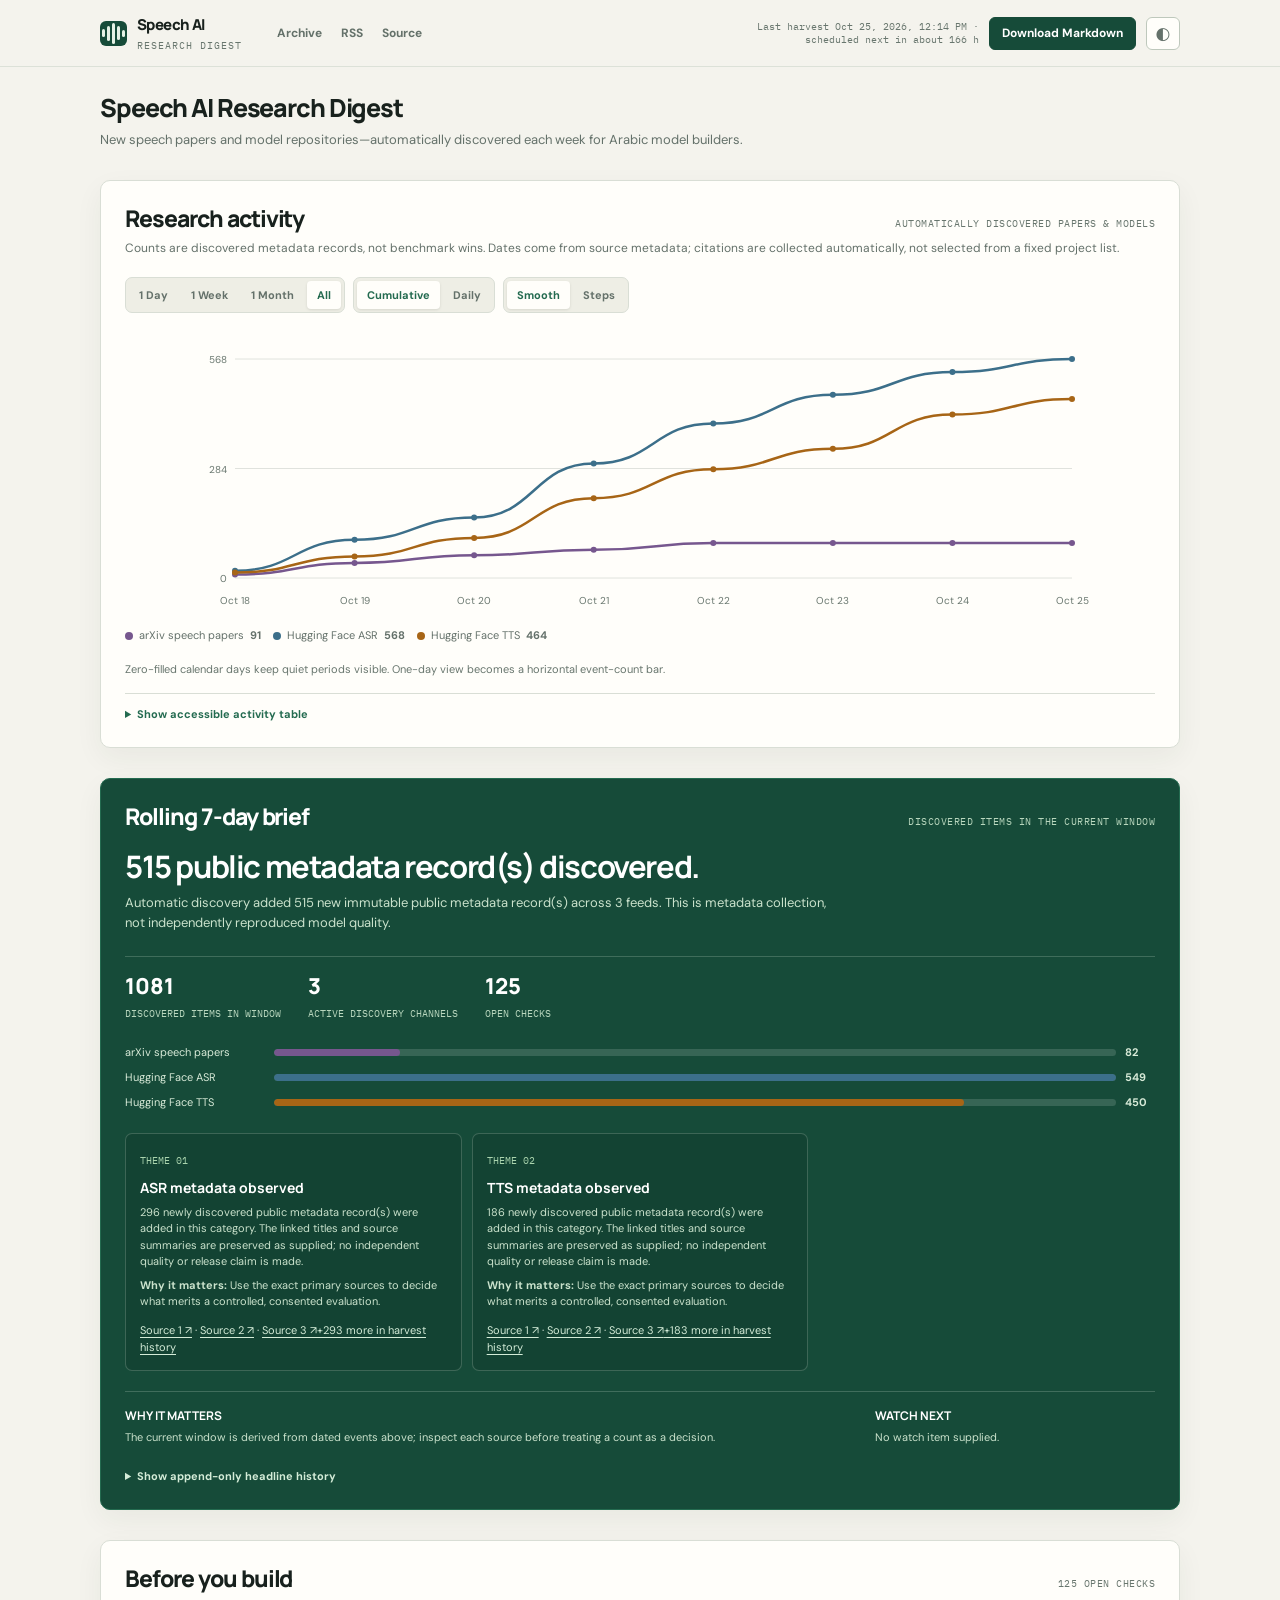
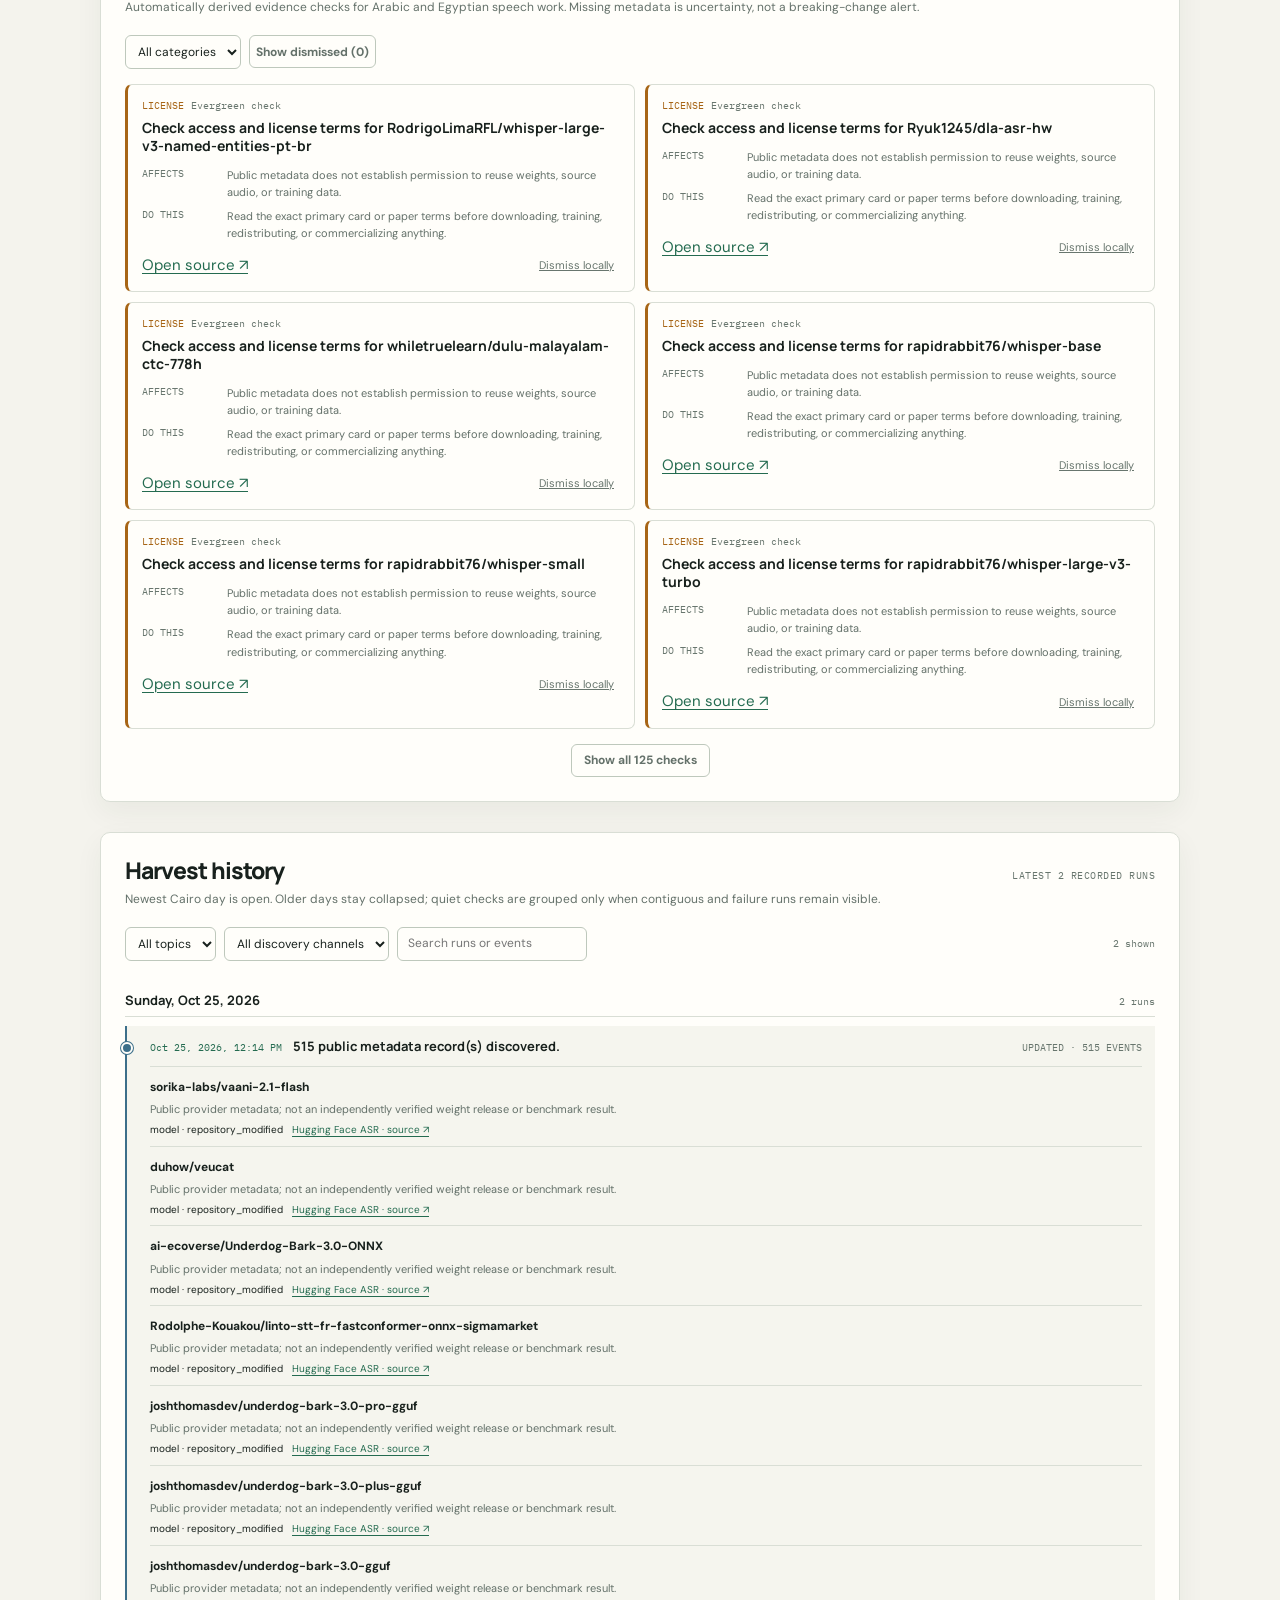
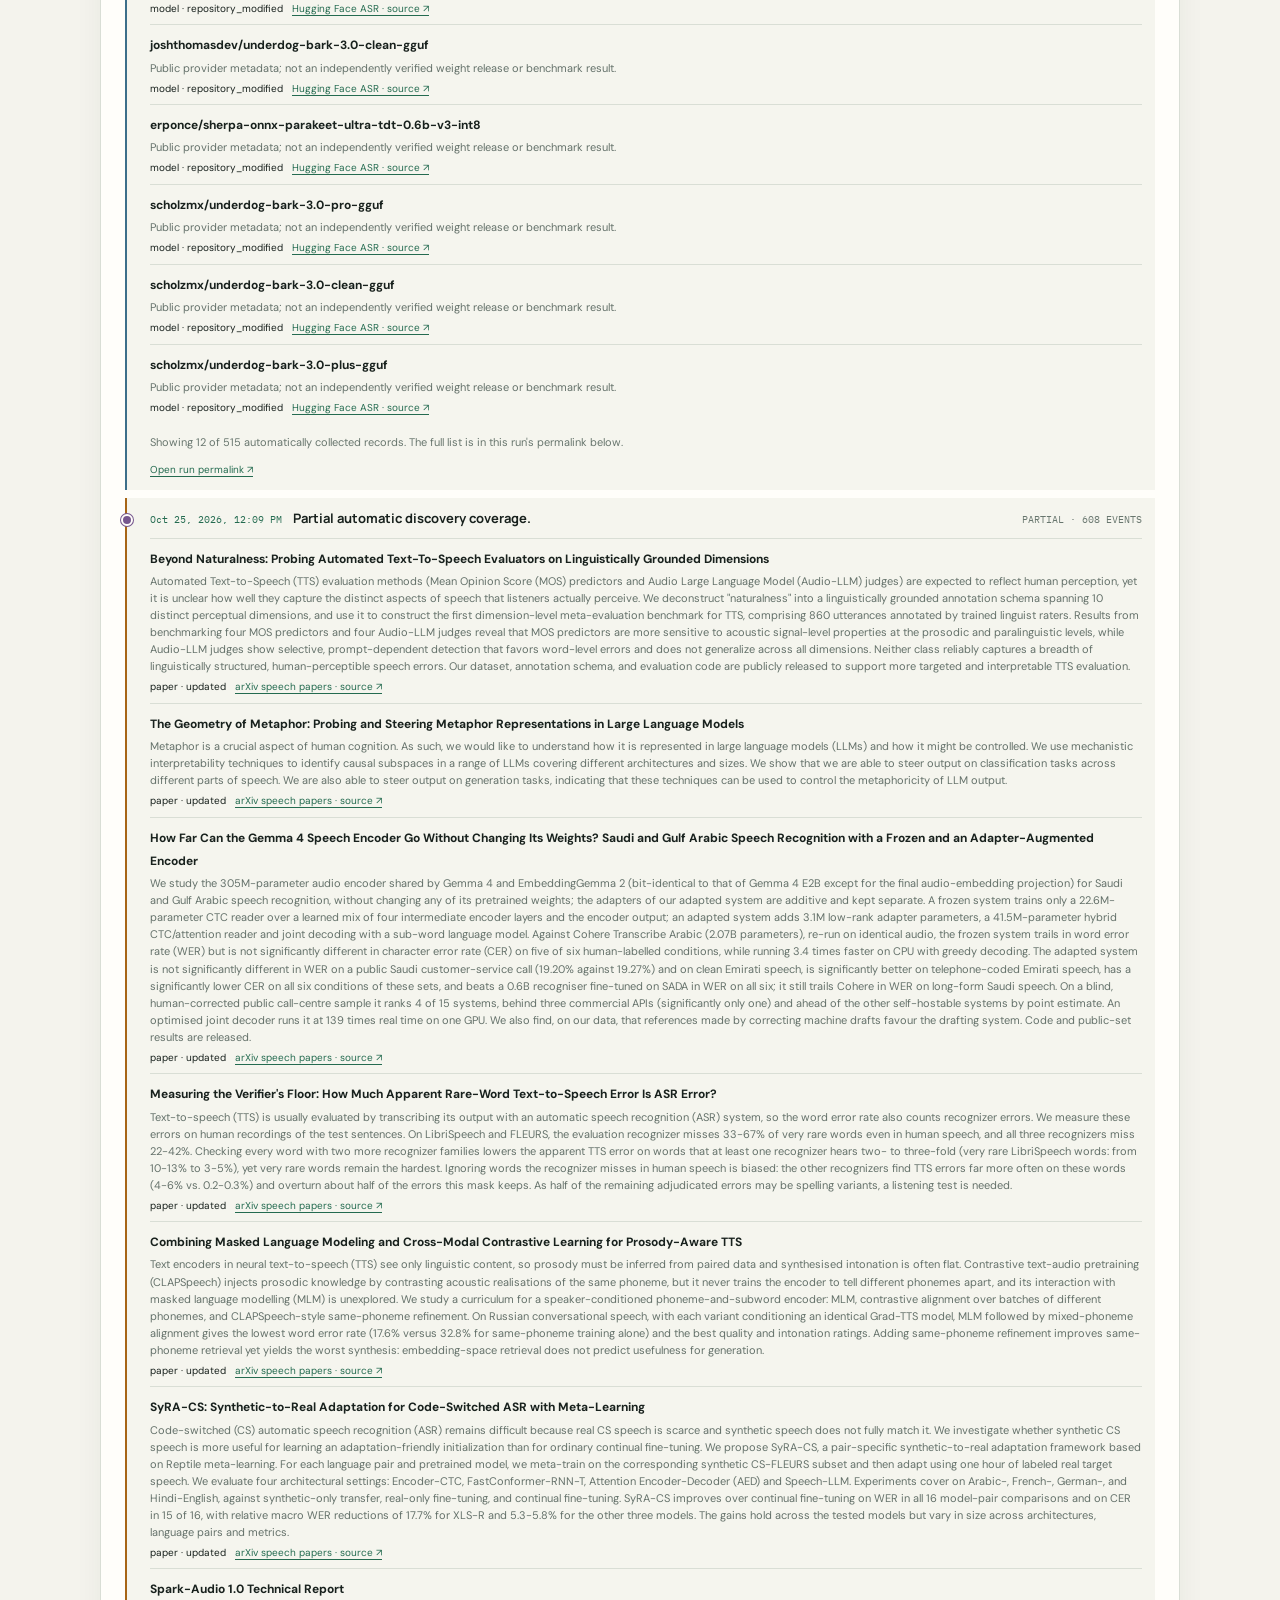
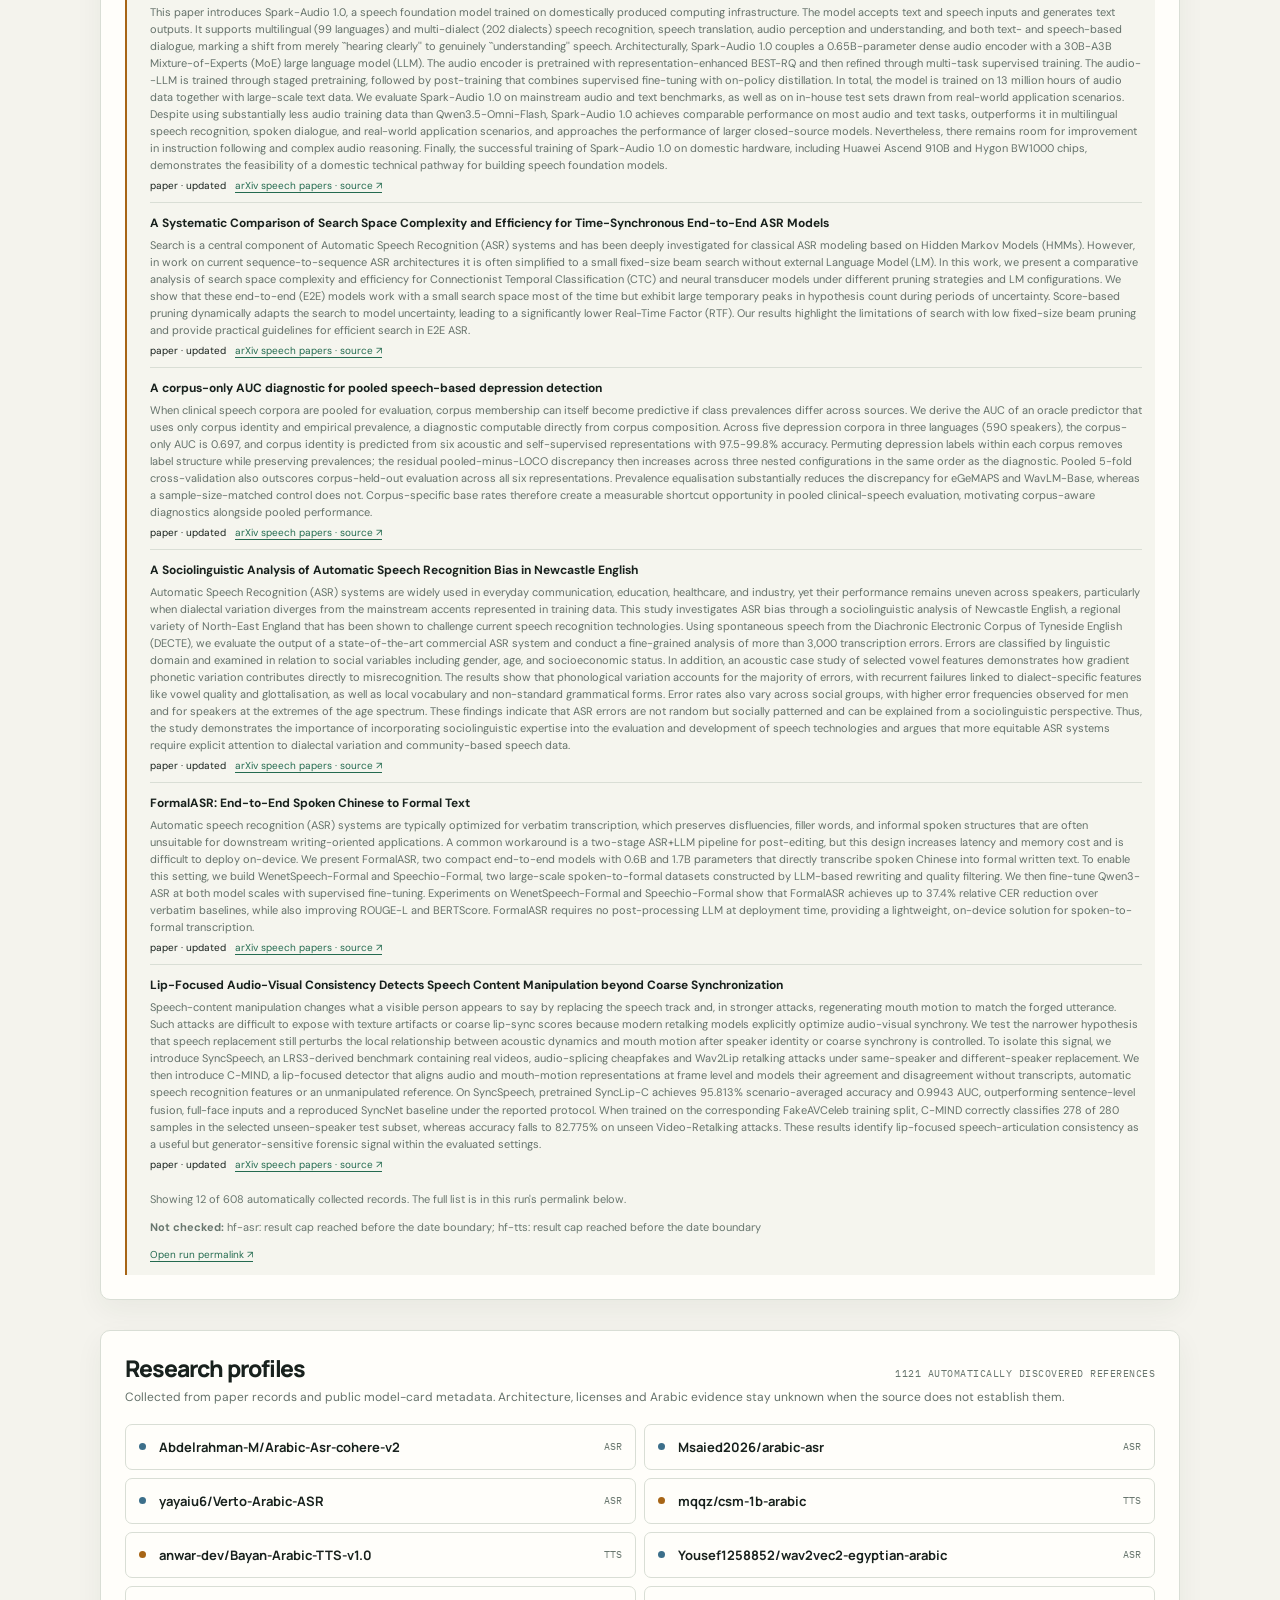
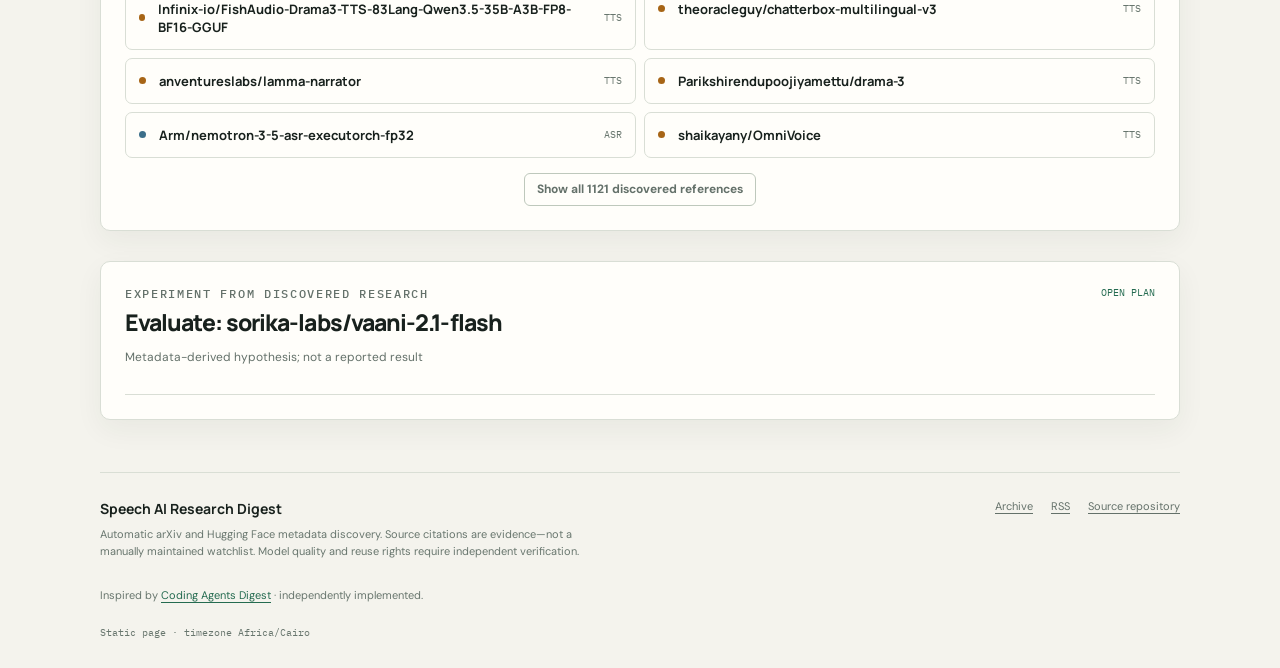
==== commit 49c97f40: "Replace fixed watchlist with automatic weekly speech research discovery" ====
--- a/index.html
+++ b/index.html
@@ -157,7 +157,7 @@
   <main id="main" class="shell">
     <section class="digest-intro" id="top" aria-labelledby="page-title">
       <h1 id="page-title">Speech AI Research Digest</h1>
-      <p>What changed in speech models, datasets and open training—selected and explained for Arabic model builders.</p>
+      <p>New speech papers and model repositories—automatically discovered each week for Arabic model builders.</p>
     </section>
 
     <div id="app" aria-live="polite">
@@ -166,18 +166,18 @@
 
     <noscript>
       <div class="baseline panel" id="baseline">
-        <header><p class="meta">SOURCE-BACKED / AFRICA-CAIRO / STATIC EDITION</p><h1>Speech AI Research Digest</h1><p>Source-backed speech research for building original Arabic models and datasets.</p><p><a href="archive.html">Archive</a> · <a href="feed.xml">Atom feed</a> · <a href="https://github.com/Ahmed-Ezzat20/speech-ai-research-digest">Source repository</a></p></header><main><section><p class="meta">7-DAY BRIEF · 2026-10-18T21:00:00Z → 2026-10-25T21:00:00Z</p><h2>Setup/import baseline: no reviewed weekly changes yet.</h2><p>This is the honest orientation baseline imported from the verified research dossiers. No source-reviewed weekly changes have been recorded yet; the historical milestones below are curated context, not this week’s monitoring results.</p><div><article><span class="tag">Arabic TTS evidence is becoming more specific</span><p>Baseline orientation: Habibi and F5-TTS show why dialect conditioning, corpus provenance, and held-out native evaluation must be kept separate. No new weekly source-reviewed event is claimed.</p><p><strong>So what:</strong> Treat architecture and released checkpoints as starting points for controlled Egyptian experiments, not as a benchmark result.</p></article><article><span class="tag">Dataset access is not the same as training permission</span><p>Baseline orientation: Casablanca provides valuable dialect annotations while its source audio remains constrained. The same distinction applies to upstream audio behind open code or weights.</p><p><strong>So what:</strong> Keep license, consent, provenance, and held-out evaluation decisions explicit before building a corpus.</p></article><article><span class="tag">Arabic capability still needs direct evidence</span><p>Baseline orientation: Whisper includes Arabic representation, while Qwen3-TTS’s official language list does not include Arabic. Neither statement substitutes for an Egyptian evaluation.</p><p><strong>So what:</strong> Freeze matched Egyptian and code-switching tests before drawing model-building conclusions.</p></article></div><h3>Watch next</h3><ul><li>A first source-reviewed run should verify official release/revision pages and record either reviewed events or an honest quiet result; failures remain partial.</li></ul></section><section><h2>Action board</h2><p class="meta">Persistent evidence-backed checks; evergreen items are not new alerts.</p><ul><li><strong>Verify upstream rights before using Habibi or F5-TTS artifacts</strong> <span class="tag">license</span><br>Training or redistribution can inherit restrictions from Emilia audio, checkpoints, and upstream datasets even when code is open.<br><strong>Do:</strong> Read the exact code, checkpoint, and dataset terms; record provenance and obtain permission before commercial use or redistribution. · <a href="https://github.com/SWivid/Habibi-TTS">source</a></li><li><strong>Keep Casablanca validation and test slices held out</strong> <span class="tag">data</span><br>Using benchmark material for training would invalidate dialect and code-switching evaluation.<br><strong>Do:</strong> Treat the released evaluation material as held out and build a separately licensed Egyptian training corpus. · <a href="https://huggingface.co/datasets/UBC-NLP/Casablanca">source</a></li><li><strong>Do not list Arabic support without direct evidence</strong> <span class="tag">evaluation</span><br>Qwen3-TTS’s official language list does not include Arabic or Egyptian Arabic.<br><strong>Do:</strong> Run a consented Egyptian evaluation and report the protocol before describing Arabic capability. · <a href="https://huggingface.co/Qwen/Qwen3-TTS-12Hz-0.6B-Base">source</a></li><li><strong>Evaluate Whisper hallucination and repetition explicitly</strong> <span class="tag">evaluation</span><br>WER/CER alone can hide hallucinated text, repeated phrases, entities, numerals, and dialect failures.<br><strong>Do:</strong> Freeze an Egyptian code-switching test set and publish error clusters alongside WER/CER. · <a href="https://huggingface.co/openai/whisper-large-v3">source</a></li></ul></section><section><h2>Historical milestones</h2><p class="meta">Curated dossier milestones; not source-reviewed weekly changes.</p><ol><li><time datetime="2026-01-22T12:00:00Z">2026-01-22</time> · <strong>Qwen3-TTS publishes its 12Hz multi-codebook speech stack</strong> <span class="tag">TTS</span><br>Qwen3-TTS releases 0.6B and 1.7B model lines with a multi-codebook tokenizer; Arabic is not listed among the official languages. · <a href="https://arxiv.org/html/2601.15621v1">source</a></li><li><time datetime="2026-01-20T12:00:00Z">2026-01-20</time> · <strong>Habibi publishes a unified foundation for Arabic dialect TTS</strong> <span class="tag">TTS</span><br>Habibi reports an MSA-first curriculum, regional conditioning, Arabic checkpoints and an Egyptian slice; upstream audio rights still require independent review. · <a href="https://arxiv.org/abs/2601.13802">source</a></li><li><time datetime="2025-08-28T12:00:00Z">2025-08-28</time> · <strong>OpenAI announces general availability for gpt-realtime</strong> <span class="tag">Competitors</span><br>The announcement describes direct speech-to-speech processing and a hosted realtime API; no weights or reproducible training recipe are released. · <a href="https://openai.com/index/introducing-gpt-realtime/">source</a></li><li><time datetime="2024-10-09T12:00:00Z">2024-10-09</time> · <strong>F5-TTS releases flow-matching TTS training and inference research</strong> <span class="tag">TTS</span><br>The F5-TTS paper describes a non-autoregressive flow-matching Diffusion Transformer and public training/fine-tuning entry points. · <a href="https://arxiv.org/abs/2410.06885">source</a></li><li><time datetime="2024-10-06T12:00:00Z">2024-10-06</time> · <strong>Casablanca dataset paper documents eight Arabic dialect evaluation slices</strong> <span class="tag">Datasets</span><br>The Casablanca paper reports manually annotated dialect and code-switching material while withholding source audio because of copyright. · <a href="https://arxiv.org/html/2410.04527v1">source</a></li><li><time datetime="2022-12-06T12:00:00Z">2022-12-06</time> · <strong>Whisper paper establishes a multilingual encoder–decoder baseline</strong> <span class="tag">ASR</span><br>OpenAI publishes the original multilingual Whisper paper and its Arabic tokenization context. This is a historical baseline, not evidence of Egyptian-dialect quality. · <a href="https://arxiv.org/html/2212.04356v1">source</a></li></ol></section><section><h2>Source-reviewed checks</h2><article><h3><a href="digests/setup-import-20261025T111446Z.html">Setup/import baseline; no source-reviewed weekly changes yet.</a></h3><p class="meta">2026-10-25T11:14:46Z · setup</p><p>No failures recorded.</p></article></section><section><h2>Research profiles</h2><details><summary><strong>Habibi</strong> · TTS — A unified foundation for Arabic dialect TTS</summary><p>An MSA-first training curriculum, regional conditioning, and released Arabic checkpoints—including Egyptian Arabic.</p><p><strong>Build takeaway:</strong> Test MSA → Egyptian fine-tuning against unified dialect conditioning on a speaker-disjoint EGY set.</p><p><strong>Caveat:</strong> Open artifacts are not blanket permission to reuse all source audio. Clear each upstream data license before training, redistribution or commercial use. Paper-reported benchmark results do not establish performance on your own speakers, domains or code-switching data.</p></details><details><summary><strong>F5-TTS</strong> · TTS — Flow matching, without an alignment pipeline</summary><p>A non-autoregressive Diffusion Transformer with open training code. The original base checkpoint is Chinese/English—not an Arabic baseline by default.</p><p><strong>Build takeaway:</strong> Compare a small Egyptian fine-tune with training from scratch using identical held-out speakers and prompts.</p><p><strong>Caveat:</strong> Do not infer Arabic capability from the original base checkpoint or Egyptian quality from a community model listing. Document corpus provenance, diacritics, vocabulary and code-switching evaluation separately.</p></details><details><summary><strong>Casablanca</strong> · Datasets — Eight dialects. A more honest Arabic ASR test.</summary><p>Manual transcripts, dialect labels, and code-switching annotations across eight Arabic varieties. Source audio is not redistributed.</p><p><strong>Build takeaway:</strong> Keep the evaluation slices untouched; build a separately licensed Egyptian code-switching training corpus.</p><p><strong>Caveat:</strong> This is not a clean, speaker-controlled TTS corpus. Entertainment-video clips may contain multiple speakers, and gender balance varies. Recheck availability and secure lawful audio access; do not repurpose held-out evaluation data for training.</p></details><details><summary><strong>Qwen3-TTS</strong> · TTS — An open multi-codebook speech stack to study</summary><p>Streaming generation with released models and tokenizers. A useful architectural reference, but Arabic is not officially listed.</p><p><strong>Build takeaway:</strong> Ablate semantic-plus-acoustic codebooks against a simpler tokenizer on consented Egyptian speech.</p><p><strong>Caveat:</strong> Treat the released stack as an architecture reference, not proof of Arabic quality. Arabic adaptation requires independent data and evaluation. Openness of weights and tokenizers does not imply openness of training audio.</p></details><details><summary><strong>OpenAI Whisper</strong> · ASR — A strong baseline is not a dialect benchmark</summary><p>Public multilingual weights and inference code, with explicit Arabic representation. Egyptian-dialect quality still needs your own evaluation.</p><p><strong>Build takeaway:</strong> Freeze an Egyptian code-switching test set and let WER/CER error clusters guide your own model priorities.</p><p><strong>Caveat:</strong> An Arabic token is not evidence of Egyptian accuracy. Use consented, speaker-diverse data and report hallucination, repetition, entity and numeral errors alongside WER/CER. The training corpus is not an open data substitute.</p></details><details><summary><strong>OpenAI gpt-realtime</strong> · Competitors — The frontier is moving to direct speech-to-speech</summary><p>A proprietary realtime audio model rather than a chained ASR–TTS pipeline. Study the capabilities, not an unavailable training recipe.</p><p><strong>Build takeaway:</strong> Design matched Egyptian tests for turn-taking, code-switching, time-to-first-audio and dialect naturalness.</p><p><strong>Caveat:</strong> Missing Arabic evidence does not prove failure; it means quality is unverified here. Do not mix separate OpenAI model language claims. Hosted aliases and behavior can change, and internal scores should not be treated as independent benchmarks.</p></details></section><section><h2>Experiments</h2><details><summary><strong>Egyptian code-switching ASR</strong> · Build an evaluation set before training a better recognizer.</summary><p>A carefully curated Egyptian Arabic–English corpus could reveal systematic errors that aggregate multilingual scores conceal.</p><p><strong>Metrics:</strong> Report WER and CER per dialect, code-switch density, noise condition and speaker group. Publish normalization rules and confidence intervals.</p><ol><li>Collect consented, speaker-diverse Egyptian Arabic–English speech.</li><li>Define transcription rules for loanwords, mixed scripts, punctuation and numerals.</li><li>Split by speaker and recording session to prevent leakage.</li><li>Establish a frozen baseline, then fine-tune and compare on the same held-out test set.</li></ol><p><strong>Deliverable:</strong> A versioned evaluation set, dataset card, reproducible baseline and error taxonomy.</p></details><details><summary><strong>Dialect-controllable Arabic TTS</strong> · Separate dialect fidelity from voice quality.</summary><p>Explicit dialect conditioning and consistent text normalization may improve pronunciation without conflating dialect with speaker identity.</p><p><strong>Metrics:</strong> Track intelligibility, pronunciation errors, speaker similarity, native-listener dialect fidelity, MOS protocol and inference real-time factor. Do not compare MOS across mismatched protocols.</p><ol><li>Audit open training code and model/data licenses before selecting a baseline.</li><li>Curate consented parallel dialect prompts with pronunciation annotations.</li><li>Train a small controlled ablation: baseline versus dialect-conditioned model.</li><li>Evaluate unseen speakers and texts with native dialect listeners.</li></ol><p><strong>Deliverable:</strong> A reproducible dialect-conditioning ablation and an ethically sourced evaluation audio pack.</p></details><details><summary><strong>An Arabic speech data foundry</strong> · Make quality and provenance part of the training pipeline.</summary><p>Transparent provenance, robust deduplication and dialect-aware quality checks could produce a more useful corpus than collecting more unfiltered hours.</p><p><strong>Metrics:</strong> Track consent coverage, duplicate rate, transcription agreement, clipping/noise, dialect balance and train/test contamination.</p><ol><li>Document recording consent, usage rights and retention for every source.</li><li>Track audio hashes, source lineage and speaker/session identifiers.</li><li>Apply VAD, quality filtering, transcription review and dialect annotations.</li><li>Freeze speaker-disjoint splits and publish a dataset card with limitations.</li></ol><p><strong>Deliverable:</strong> A versioned curation pipeline, schema, quality dashboard and release checklist.</p></details></section></main><footer><p class="meta">Generated from normalized DATA schema v1. Schedule enabled: True.</p></footer>
+        <header><p class="meta">PUBLIC-METADATA / AUTOMATIC DISCOVERY / AFRICA-CAIRO</p><h1>Speech AI Research Digest</h1><p>Automatically discovered public metadata for speech research; verify every primary source.</p><p><a href="archive.html">Archive</a> · <a href="feed.xml">Atom feed</a> · <a href="https://github.com/Ahmed-Ezzat20/speech-ai-research-digest">Source repository</a></p></header><main><section><p class="meta">7-DAY BRIEF · 2026-10-18T21:00:00Z → 2026-10-25T21:00:00Z</p><h2>515 public metadata record(s) discovered.</h2><p>Automatic discovery added 515 new immutable public metadata record(s) across 3 feeds. This is metadata collection, not independently reproduced model quality.</p><div><article><span class="tag">ASR metadata observed</span><p>296 newly discovered public metadata record(s) were added in this category. The linked titles and source summaries are preserved as supplied; no independent quality or release claim is made.</p><p><strong>So what:</strong> Use the exact primary sources to decide what merits a controlled, consented evaluation.</p><a href="https://huggingface.co/sorika-labs/vaani-2.1-flash">Primary source</a> <a href="https://huggingface.co/duhow/veucat">Primary source</a> <a href="https://huggingface.co/ai-ecoverse/Underdog-Bark-3.0-ONNX">Primary source</a> <a href="https://huggingface.co/Rodolphe-Kouakou/linto-stt-fr-fastconformer-onnx-sigmamarket">Primary source</a> <a href="https://huggingface.co/joshthomasdev/underdog-bark-3.0-pro-gguf">Primary source</a> <a href="https://huggingface.co/joshthomasdev/underdog-bark-3.0-plus-gguf">Primary source</a> <a href="https://huggingface.co/joshthomasdev/underdog-bark-3.0-gguf">Primary source</a> <a href="https://huggingface.co/joshthomasdev/underdog-bark-3.0-clean-gguf">Primary source</a> <a href="https://huggingface.co/erponce/sherpa-onnx-parakeet-ultra-tdt-0.6b-v3-int8">Primary source</a> <a href="https://huggingface.co/scholzmx/underdog-bark-3.0-pro-gguf">Primary source</a> <a href="https://huggingface.co/scholzmx/underdog-bark-3.0-clean-gguf">Primary source</a> <a href="https://huggingface.co/scholzmx/underdog-bark-3.0-plus-gguf">Primary source</a> <a href="https://huggingface.co/scholzmx/underdog-bark-3.0-gguf">Primary source</a> <a href="https://huggingface.co/vladkens/parakeet-tdt-0.6b-v3-he-gguf">Primary source</a> <a href="https://huggingface.co/vladkens/ivrit-whisper-large-v3-turbo-gguf">Primary source</a> <a href="https://huggingface.co/Elonmsk/whisper-large-v3">Primary source</a> <a href="https://huggingface.co/ibm-granite/granite-speech-5.0-470m-turboctc">Primary source</a> <a href="https://huggingface.co/annitaNa/tcc-whisper-accent-adaptation">Primary source</a> <a href="https://huggingface.co/rahulsharmavishwakarma/vesper-parakeet-tdt-0.6b-v3-mlx-bf16">Primary source</a> <a href="https://huggingface.co/awais064/whisper-jangli-small">Primary source</a> <a href="https://huggingface.co/marcosremar2/canary-1b-v2-frpt-onnx">Primary source</a> <a href="https://huggingface.co/characteragent/whisper-large-v3-turbo-ggml">Primary source</a> <a href="https://huggingface.co/abid1010/indic-conformer-600m-onnx">Primary source</a> <a href="https://huggingface.co/mentisialog/sherpa-onnx-nemotron-asr-streaming-farsi-1120ms-int8">Primary source</a> <a href="https://huggingface.co/RodrigoLimaRFL/whisper-large-v3-named-entities-pt-br">Primary source</a> <a href="https://huggingface.co/pantinor/distil-whisper-large-v3-ptbr-sherpa">Primary source</a> <a href="https://huggingface.co/holmns/parakeet-tdt-0.6b-v2-singlish">Primary source</a> <a href="https://huggingface.co/rahulsharmavishwakarma/vesper-parakeet-redux-mlx">Primary source</a> <a href="https://huggingface.co/GAIK-project/whisper-large-v3-fi-dialects">Primary source</a> <a href="https://huggingface.co/characteragent/whisper-medium-ggml">Primary source</a> <a href="https://huggingface.co/characteragent/whisper-small-ggml">Primary source</a> <a href="https://huggingface.co/characteragent/whisper-base-ggml">Primary source</a> <a href="https://huggingface.co/characteragent/whisper-tiny-ggml">Primary source</a> <a href="https://huggingface.co/MisterCD/whisper-small">Primary source</a> <a href="https://huggingface.co/Turoyo-research/mms-turoyo-asr">Primary source</a> <a href="https://huggingface.co/MisterCD/Qwen3-ForcedAligner-0.6B">Primary source</a> <a href="https://huggingface.co/MisterCD/Qwen3-ASR-1.7B">Primary source</a> <a href="https://huggingface.co/MisterCD/parakeet-tdt-1.1b">Primary source</a> <a href="https://huggingface.co/qualcomm/DeepSpeech2">Primary source</a> <a href="https://huggingface.co/qualcomm/FunASR-Conformer-EN">Primary source</a> <a href="https://huggingface.co/qualcomm/Whisper-Large-V3-Turbo">Primary source</a> <a href="https://huggingface.co/MisterCD/Qwen3-ASR-0.6B">Primary source</a> <a href="https://huggingface.co/malinali-app/whisper-small-fo-fr-onnx">Primary source</a> <a href="https://huggingface.co/qualcomm/Whisper-Tiny">Primary source</a> <a href="https://huggingface.co/qualcomm/Whisper-Large-V3-Turbo-Quantized">Primary source</a> <a href="https://huggingface.co/qualcomm/Whisper-Medium-Quantized">Primary source</a> <a href="https://huggingface.co/malinali-app/whisper-small-fo-fr">Primary source</a> <a href="https://huggingface.co/qualcomm/Whisper-Medium">Primary source</a> <a href="https://huggingface.co/qualcomm/Wav2Vec2-Conformer-Large-960h">Primary source</a> <a href="https://huggingface.co/qualcomm/Whisper-Base">Primary source</a> <a href="https://huggingface.co/qualcomm/Zipformer">Primary source</a> <a href="https://huggingface.co/qualcomm/Whisper-Small-Quantized">Primary source</a> <a href="https://huggingface.co/qualcomm/Distil-Whisper">Primary source</a> <a href="https://huggingface.co/SinhaSpeech/whisper-small-sinhala-run12-best">Primary source</a> <a href="https://huggingface.co/qualcomm/Whisper-Small">Primary source</a> <a href="https://huggingface.co/SinhaSpeech/whisper-small-sinhala-run10">Primary source</a> <a href="https://huggingface.co/ndaly/Voxtral-Mini-4B-Realtime-2602">Primary source</a> <a href="https://huggingface.co/ayfilaS/whisper-tiny_to_korean_accent_21oct">Primary source</a> <a href="https://huggingface.co/ayfilaS/whisper-tiny_to_japanese_accent_21oct">Primary source</a> <a href="https://huggingface.co/ayfilaS/whisper-tiny_to_british_accent_21oct">Primary source</a> <a href="https://huggingface.co/Ryuk1245/dla-asr-hw">Primary source</a> <a href="https://huggingface.co/ayfilaS/whisper-tiny_to_american_accent_21oct">Primary source</a> <a href="https://huggingface.co/oblivius/vrc-we-voice-zh">Primary source</a> <a href="https://huggingface.co/oblivius/vrc-we-voice-ja">Primary source</a> <a href="https://huggingface.co/oblivius/vrc-we-voice-eo">Primary source</a> <a href="https://huggingface.co/oblivius/vrc-we-voice-ru">Primary source</a> <a href="https://huggingface.co/oblivius/vrc-we-voice-es">Primary source</a> <a href="https://huggingface.co/oblivius/vrc-we-voice-fr">Primary source</a> <a href="https://huggingface.co/oblivius/vrc-we-voice-de">Primary source</a> <a href="https://huggingface.co/oblivius/vrc-we-voice-en">Primary source</a> <a href="https://huggingface.co/FluidInference/bark-3.0-coreml">Primary source</a> <a href="https://huggingface.co/loom-ai-org/whisper-small-loom">Primary source</a> <a href="https://huggingface.co/loom-ai-org/qwen3-asr-0.6b-loom">Primary source</a> <a href="https://huggingface.co/loom-ai-org/parakeet-tdt-0.6b-loom">Primary source</a> <a href="https://huggingface.co/loom-ai-org/parakeet-rnnt-0.6b-loom">Primary source</a> <a href="https://huggingface.co/loom-ai-org/nemotron-3.5-asr-streaming-0.6b-loom">Primary source</a> <a href="https://huggingface.co/plox99/llm-translate-models">Primary source</a> <a href="https://huggingface.co/loom-ai-org/lfm2.5-audio-1.5b-asr-loom">Primary source</a> <a href="https://huggingface.co/loom-ai-org/granite-speech-4.0-1b-loom">Primary source</a> <a href="https://huggingface.co/loom-ai-org/gigaam-v3-rnnt-loom">Primary source</a> <a href="https://huggingface.co/ayfilaS/whisper-tiny_to_spanish_accent_09oct">Primary source</a> <a href="https://huggingface.co/loom-ai-org/conformer-ctc-small-loom">Primary source</a> <a href="https://huggingface.co/loom-ai-org/citrinet-1024-loom">Primary source</a> <a href="https://huggingface.co/loom-ai-org/canary-1b-v2-loom">Primary source</a> <a href="https://huggingface.co/ibm-granite/granite-speech-4.1-2b-plus">Primary source</a> <a href="https://huggingface.co/characteragent/whisper-large-v3-ggml">Primary source</a> <a href="https://huggingface.co/desert-ant-labs/align">Primary source</a> <a href="https://huggingface.co/KrorngAI/TrorYongASR2-small">Primary source</a> <a href="https://huggingface.co/anuragshas/whisper-large-v2-bn">Primary source</a> <a href="https://huggingface.co/anuragshas/wav2vec2-large-xls-r-300m-bg">Primary source</a> <a href="https://huggingface.co/anuragshas/wav2vec2-large-xlsr-53-telugu">Primary source</a> <a href="https://huggingface.co/BUT-FIT/Pandemonium">Primary source</a> <a href="https://huggingface.co/inclusionAI/Ming-3.0-asr-tiny">Primary source</a> <a href="https://huggingface.co/loom-ai-org/sensevoice-small-loom">Primary source</a> <a href="https://huggingface.co/mohamedmaslouh/anis-transcribe">Primary source</a> <a href="https://huggingface.co/loom-ai-org/paraformer-zh-loom">Primary source</a> <a href="https://huggingface.co/onnx-community/moonshine-base-uk-ONNX">Primary source</a> <a href="https://huggingface.co/KrorngAI/TrorYongASR2-tiny">Primary source</a> <a href="https://huggingface.co/Harsha001/Underdog-Bark-3.0-XDNA2">Primary source</a> <a href="https://huggingface.co/loom-ai-org/moonshine-tiny-loom">Primary source</a> <a href="https://huggingface.co/loom-ai-org/moonshine-streaming-tiny-loom">Primary source</a> <a href="https://huggingface.co/loom-ai-org/moonshine-streaming-small-loom">Primary source</a> <a href="https://huggingface.co/Echdipi/zipformer-noise-ckpt-v2">Primary source</a> <a href="https://huggingface.co/tawanike/whisper-medium-isixhosa-ggml">Primary source</a> <a href="https://huggingface.co/software-mansion/react-native-executorch-qwen-3-asr">Primary source</a> <a href="https://huggingface.co/Ntlakanipho/whisper-medium-isixhosa">Primary source</a> <a href="https://huggingface.co/ThejundiAI/dawwar-speech-models">Primary source</a> <a href="https://huggingface.co/mazarelo/kiwipot-whisper-base-onnx">Primary source</a> <a href="https://huggingface.co/ArchiveStudio/Qwen3-ASR-0.6B">Primary source</a> <a href="https://huggingface.co/madjinn/kb-whisper-medium-coreml">Primary source</a> <a href="https://huggingface.co/TriLinSL/nemotron-3.5-asr-streaming-si-ta-en-210h-adapters">Primary source</a> <a href="https://huggingface.co/NAMAA-Space/nadi26-mixed-asr-pipeline">Primary source</a> <a href="https://huggingface.co/velddev/Underdog-Bark-3.0-sherpa-onnx">Primary source</a> <a href="https://huggingface.co/velddev/Underdog-Bark-3.0-Clean-sherpa-onnx">Primary source</a> <a href="https://huggingface.co/velddev/Underdog-Bark-3.0-Plus-sherpa-onnx">Primary source</a> <a href="https://huggingface.co/EYEDOL/nemotron-3.5-asr-streaming-yoruba">Primary source</a> <a href="https://huggingface.co/vertox-ai/voxtral-streaming-asr">Primary source</a> <a href="https://huggingface.co/ArchiveStudio/Qwen3-ForcedAligner-0.6B">Primary source</a> <a href="https://huggingface.co/ArchiveStudio/Voxtral-Mini-4B-Realtime-2602">Primary source</a> <a href="https://huggingface.co/ArchiveStudio/VibeVoice-ASR-Streaming-1.5B">Primary source</a> <a href="https://huggingface.co/ArchiveStudio/VibeVoice-ASR-Streaming-7B">Primary source</a> <a href="https://huggingface.co/aditya8602/whisper-hindi-small-web">Primary source</a> <a href="https://huggingface.co/ArchiveStudio/VibeVoice-ASR-BitNet">Primary source</a> <a href="https://huggingface.co/ArchiveStudio/VibeVoice-ASR">Primary source</a> <a href="https://huggingface.co/immiq/Qwen3-ASR-1.7B-Orinfer-E8P-Q4A8">Primary source</a> <a href="https://huggingface.co/sajilck/whisper-small-malayalam">Primary source</a> <a href="https://huggingface.co/MisterCD/parakeet-tdt-0.6b-v3">Primary source</a> <a href="https://huggingface.co/heado/asr_mind_mode">Primary source</a> <a href="https://huggingface.co/TechnoBaptist/Underdog-Bark-3.0">Primary source</a> <a href="https://huggingface.co/YarosTN/whisper-small-ro-ggml">Primary source</a> <a href="https://huggingface.co/myandev/Dolphin-Small-Burmese-ASR">Primary source</a> <a href="https://huggingface.co/myandev/Meta-MMS-300M-ASR">Primary source</a> <a href="https://huggingface.co/myandev/Whisper-Small-ASR">Primary source</a> <a href="https://huggingface.co/myandev/Whisper-Tiny-ASR">Primary source</a> <a href="https://huggingface.co/myandev/Whisper-Base-ASR">Primary source</a> <a href="https://huggingface.co/5CD-AI/VieGem-ASR">Primary source</a> <a href="https://huggingface.co/TerminatorPower/parakeet-ultra-coreml">Primary source</a> <a href="https://huggingface.co/CollectionStudio/canary-1b-flash">Primary source</a> <a href="https://huggingface.co/CollectionStudio/canary-1b-v2">Primary source</a> <a href="https://huggingface.co/CollectionStudio/canary-1b">Primary source</a> <a href="https://huggingface.co/usamaeltmsah/quran-whisper-base-ggml">Primary source</a> <a href="https://huggingface.co/CollectionStudio/whisper-large-v3-turbo">Primary source</a> <a href="https://huggingface.co/CollectionStudio/whisper-large-v3">Primary source</a> <a href="https://huggingface.co/CollectionStudio/whisper-large-v2">Primary source</a> <a href="https://huggingface.co/CollectionStudio/whisper-large">Primary source</a> <a href="https://huggingface.co/CollectionStudio/whisper-medium.en">Primary source</a> <a href="https://huggingface.co/CollectionStudio/whisper-medium">Primary source</a> <a href="https://huggingface.co/CollectionStudio/whisper-small.en">Primary source</a> <a href="https://huggingface.co/CollectionStudio/whisper-small">Primary source</a> <a href="https://huggingface.co/CollectionStudio/whisper-base.en">Primary source</a> <a href="https://huggingface.co/CollectionStudio/whisper-base">Primary source</a> <a href="https://huggingface.co/CollectionStudio/whisper-tiny.en">Primary source</a> <a href="https://huggingface.co/CollectionStudio/whisper-tiny">Primary source</a> <a href="https://huggingface.co/999ffgml/chuanyu-nav-asr-generalfinetune">Primary source</a> <a href="https://huggingface.co/kanirudh/parakeet-0.6B-v2">Primary source</a> <a href="https://huggingface.co/espnet/marathi_lrec2020">Primary source</a> <a href="https://huggingface.co/GoodnotesIT/nemotron-3.5-asr-streaming-multilingual-0.6b-litert-fp16">Primary source</a> <a href="https://huggingface.co/YUXCulturalAILab/wav2vec_pular_maternalhealth">Primary source</a> <a href="https://huggingface.co/mstkyvz/embeddinggemma2-turkish-stt">Primary source</a> <a href="https://huggingface.co/luweigen/canary-1b-v2-fi-en-android">Primary source</a> <a href="https://huggingface.co/branchkit/nemo-ctc-en-fastconformer-large-onnx">Primary source</a> <a href="https://huggingface.co/branchkit/nemo-ctc-en-conformer-small-onnx">Primary source</a> <a href="https://huggingface.co/Abdou/quran-asr-small">Primary source</a> <a href="https://huggingface.co/michaelildefonso/whisper-small-taglish-fine-tuned-ct2">Primary source</a> <a href="https://huggingface.co/mosiah/fluid-speech-mini-onnx-webgpu">Primary source</a> <a href="https://huggingface.co/saif96/itqan-fastconformer-quran-int8">Primary source</a> <a href="https://huggingface.co/peonist-ai/halogen-npu-qwen3-asr-1.7b">Primary source</a> <a href="https://huggingface.co/peonist-ai/halogen-npu-qwen3-asr-0.6b">Primary source</a> <a href="https://huggingface.co/PixelML/sea-asr-ms">Primary source</a> <a href="https://huggingface.co/juanginer/Voxtral-Mini-3B-2507-AWQ4">Primary source</a> <a href="https://huggingface.co/oegbo/whisper-small-medical-v2">Primary source</a> <a href="https://huggingface.co/BradUrbiz/tagatranscribe-v1">Primary source</a> <a href="https://huggingface.co/chairii/sikiza-care-whisper-swahili">Primary source</a> <a href="https://huggingface.co/chairii/sikiza-care-whisper-somali">Primary source</a> <a href="https://huggingface.co/chairii/sikiza-care-whisper-maasai">Primary source</a> <a href="https://huggingface.co/chairii/sikiza-care-whisper-luo">Primary source</a> <a href="https://huggingface.co/chairii/sikiza-care-whisper-kikuyu">Primary source</a> <a href="https://huggingface.co/chairii/sikiza-care-whisper-kamba">Primary source</a> <a href="https://huggingface.co/chairii/sikiza-care-whisper-kalenjin">Primary source</a> <a href="https://huggingface.co/chairii/sikiza-care-mms-swahili">Primary source</a> <a href="https://huggingface.co/chairii/sikiza-care-mms-luo">Primary source</a> <a href="https://huggingface.co/chairii/sikiza-care-mms-kikuyu">Primary source</a> <a href="https://huggingface.co/DontHash/neptrans-v4-lora">Primary source</a> <a href="https://huggingface.co/DontHash/neptrans-v4-ct2">Primary source</a> <a href="https://huggingface.co/Prahaladha/hima-asr">Primary source</a> <a href="https://huggingface.co/MacFixes/speech-models">Primary source</a> <a href="https://huggingface.co/ckrivan/parakeet-ultra-coreml">Primary source</a> <a href="https://huggingface.co/ramakairi/parakeet-ultra-mlx">Primary source</a> <a href="https://huggingface.co/elkalb/kotoba-whisper-v2.0-ONNX">Primary source</a> <a href="https://huggingface.co/leonflux/whisper-large-v3">Primary source</a> <a href="https://huggingface.co/tc3oliver/TingMix-Desktop">Primary source</a> <a href="https://huggingface.co/riskihajar/Qwen3-ASR-0.6B-MLX-5bit">Primary source</a> <a href="https://huggingface.co/riskihajar/Qwen3-ASR-1.7B-MLX-5bit">Primary source</a> <a href="https://huggingface.co/amit-ksh/ion-stt">Primary source</a> <a href="https://huggingface.co/serendipitylabs/dulu-compact-aed-46m">Primary source</a> <a href="https://huggingface.co/Uj-02/asr_mind_mode">Primary source</a> <a href="https://huggingface.co/whiletruelearn/dulu-malayalam-ctc-778h">Primary source</a> <a href="https://huggingface.co/Ahndeokjae/asr_mind_mode">Primary source</a> <a href="https://huggingface.co/sukhun2/asr_mind_mode">Primary source</a> <a href="https://huggingface.co/imdawon/asr_mind_mode">Primary source</a> <a href="https://huggingface.co/camillebrl/whisper-large-v3-synthetic-20k-matched-psd_snrm10_drv6_o4">Primary source</a> <a href="https://huggingface.co/mradermacher/Voxtral-Mini-4B-Realtime-estonian-2609-GGUF">Primary source</a> <a href="https://huggingface.co/yagmurtuncer/voxtral-mini-3b-tr-lora">Primary source</a> <a href="https://huggingface.co/rapidrabbit76/moonshine-base-ko-ONNX">Primary source</a> <a href="https://huggingface.co/rapidrabbit76/whisper-base">Primary source</a> <a href="https://huggingface.co/rapidrabbit76/whisper-small">Primary source</a> <a href="https://huggingface.co/rapidrabbit76/whisper-large-v3-turbo">Primary source</a> <a href="https://huggingface.co/rapidrabbit76/cohere-transcribe-03-2026-ONNX">Primary source</a> <a href="https://huggingface.co/Musci-research/Musci-ASR-qwen-1019">Primary source</a> <a href="https://huggingface.co/PixelML/sea-asr-id">Primary source</a> <a href="https://huggingface.co/Harsha001/Phonon-2-XDNA2">Primary source</a> <a href="https://huggingface.co/litert-community/VibeVoice-ASR-Streaming-1.5B">Primary source</a> <a href="https://huggingface.co/litert-community/VibeVoice-ASR-BitNet">Primary source</a> <a href="https://huggingface.co/litert-community/Fun-ASR-Nano-2512">Primary source</a> <a href="https://huggingface.co/mlx-community/Ming-3.0-asr-tiny-bf16">Primary source</a> <a href="https://huggingface.co/vertox-ai/nemotron-streaming-asr-multilingual">Primary source</a> <a href="https://huggingface.co/umclarence1/whisper-small-twi">Primary source</a> <a href="https://huggingface.co/YaItco/DLA-1-Conformer-CTC">Primary source</a> <a href="https://huggingface.co/wundr-ai/zipformer-small-librispeech-en-wasm">Primary source</a> <a href="https://huggingface.co/MSpider3/whisper-hindi2hinglish-swift-ct2">Primary source</a> <a href="https://huggingface.co/atasoglu/seda-v0.2">Primary source</a> <a href="https://huggingface.co/GoodnotesLtd/nemotron-3.5-asr-streaming-0.6b-windows-onnx">Primary source</a> <a href="https://huggingface.co/futo-org/asr4all-l-plus">Primary source</a> <a href="https://huggingface.co/futo-org/asr4all-m-plus">Primary source</a> <a href="https://huggingface.co/futo-org/asr4all-s-plus">Primary source</a> <a href="https://huggingface.co/futo-org/asr4all-l">Primary source</a> <a href="https://huggingface.co/futo-org/asr4all-m">Primary source</a> <a href="https://huggingface.co/futo-org/asr4all-s">Primary source</a> <a href="https://huggingface.co/Arm/whisper-base-int8-xnnpack-executorch-vivo-x300">Primary source</a> <a href="https://huggingface.co/Arm/conformer-ctc-int8-xnnpack-executorch-vivo-x300">Primary source</a> <a href="https://huggingface.co/TheStageAI/Elastic-parakeet-tdt-0.6b-v2">Primary source</a> <a href="https://huggingface.co/TheStageAI/Elastic-whisper-large-v3-turbo">Primary source</a> <a href="https://huggingface.co/TheStageAI/Elastic-whisper-large-v3">Primary source</a> <a href="https://huggingface.co/Flo976/w2v-bert-malagasy">Primary source</a> <a href="https://huggingface.co/Flo976/w2v-bert-malagasy-onnx-int8">Primary source</a> <a href="https://huggingface.co/JoeDwan/whisper-tiny_to_spanish_accent_19oct_v2">Primary source</a> <a href="https://huggingface.co/raj7676/ivy-dictation">Primary source</a> <a href="https://huggingface.co/Flo976/malagasy-kenlm-4gram-v2">Primary source</a> <a href="https://huggingface.co/ihnatov-yuri/parakeet-tdt-0.6b-v3-uk">Primary source</a> <a href="https://huggingface.co/Flo976/malagasy-kenlm-4gram">Primary source</a> <a href="https://huggingface.co/JoeDwan/whisper-tiny_to_spanish_accent_19oct">Primary source</a> <a href="https://huggingface.co/emmilly/cdli-impaired-asr-whisper-small_rw-en_balanced-clean-3k_s42">Primary source</a> <a href="https://huggingface.co/ggml-org/Voxtral-Mini-4B-Realtime-2602-GGUF">Primary source</a> <a href="https://huggingface.co/ml-resources/Ming-3.0-asr-tiny">Primary source</a> <a href="https://huggingface.co/JoeDwan/whisper-tiny_to_spanish_accent_09oct">Primary source</a> <a href="https://huggingface.co/niksedk/qwen3-asr-0.6b-danish">Primary source</a> <a href="https://huggingface.co/USTCRoll/Qwen3-ASR-1.7B">Primary source</a> <a href="https://huggingface.co/Doctoc-Health/nemotron-3.5-asr-streaming-0.6b-gguf">Primary source</a> <a href="https://huggingface.co/Doctoc-Health/parakeet-tdt-0.6b-v3-gguf">Primary source</a> <a href="https://huggingface.co/abid1010/qwen3-asr-1.7b-indic22">Primary source</a> <a href="https://huggingface.co/udgamlabs/Shruti">Primary source</a> <a href="https://huggingface.co/emmilly/cdli-impaired-asr-whisper-small_rw-en_balanced_s42">Primary source</a> <a href="https://huggingface.co/TriLinSL/nemotron-3.5-asr-streaming-si-ta-en-210h-uttlid">Primary source</a> <a href="https://huggingface.co/circulus/ovlab-whisper-base-ov">Primary source</a> <a href="https://huggingface.co/mattt/nemotron-3.5-asr-streaming-0.6b-coreml">Primary source</a> <a href="https://huggingface.co/mattt/qwen3-asr-0.6b-coreml">Primary source</a> <a href="https://huggingface.co/luweigen/whisper-large-finnish-v3-android">Primary source</a> <a href="https://huggingface.co/luweigen/parakeet-tdt-0.6b-v3-android">Primary source</a> <a href="https://huggingface.co/mattt/qwen3-asr-1.7b-coreml">Primary source</a> <a href="https://huggingface.co/diegogranziol/whisper-large-v3-turbo-bpdq-2bit-qat">Primary source</a> <a href="https://huggingface.co/holmns/whisper-large-v3-turbo-singlish-live">Primary source</a> <a href="https://huggingface.co/PrinceAlhassanNasamu/tekyerema-asr-ctc-kus-v2">Primary source</a> <a href="https://huggingface.co/PrinceAlhassanNasamu/tekyerema-ghen-parakeet-0.6b-v2-v1">Primary source</a> <a href="https://huggingface.co/Thermostatic/simbig2026-puno-quechua-asr">Primary source</a> <a href="https://huggingface.co/Olicorne/parakeet-tdt-0.6b-v3-optimized-onnx">Primary source</a> <a href="https://huggingface.co/Steveeeeeeen/cohere-streaming">Primary source</a> <a href="https://huggingface.co/LeonardoDaviti/Georgian-NeMo-GGUF">Primary source</a> <a href="https://huggingface.co/mrfakename/AuroraASR-1M-ONNX">Primary source</a> <a href="https://huggingface.co/zelenye/parakeet-tdt-0.6b-v3-cpu-int8">Primary source</a> <a href="https://huggingface.co/ayayon/simbig2026-qxp-asr">Primary source</a> <a href="https://huggingface.co/cdli/whisper-small_finetuned_ugandan_luganda_nonstandard_speech_v2.0">Primary source</a> <a href="https://huggingface.co/cdli/whisper-large-v3_finetuned_ugandan_luganda_nonstandard_speech_v2.0">Primary source</a> <a href="https://huggingface.co/handy-computer/multitalker-parakeet-streaming-0.6b-v1-gguf">Primary source</a> <a href="https://huggingface.co/madjinn/kb-whisper-small-coreml">Primary source</a> <a href="https://huggingface.co/AfriSpeech/afri2universal">Primary source</a> <a href="https://huggingface.co/Yousef1258852/wav2vec2-egyptian-arabic">Primary source</a> <a href="https://huggingface.co/di12355/whisper-hinglish-swift-onnx">Primary source</a> <a href="https://huggingface.co/Sanghyang00/molge-checkpoints">Primary source</a> <a href="https://huggingface.co/VeliAyaz/ayaz-asr-tr-streaming-0.6b">Primary source</a> <a href="https://huggingface.co/Linh220905/whisper-medium-vietnamese">Primary source</a> <a href="https://huggingface.co/elabora/parakeet-tdt-0.6b-v3-onnx">Primary source</a> <a href="https://huggingface.co/elabora/wav2vec2-large-xlsr-53-french-onnx">Primary source</a> <a href="https://huggingface.co/elabora/wav2vec2-base-960h-onnx">Primary source</a> <a href="https://huggingface.co/elabora/wav2vec2-large-xlsr-53-french">Primary source</a> <a href="https://huggingface.co/cowWhySo/AuroraASR-1M-ONNX-MLX-EP">Primary source</a> <a href="https://huggingface.co/cowWhySo/AuroraASR-1M-MLX">Primary source</a> <a href="https://huggingface.co/ductai199x/utter-parakeet-ultra-onnx">Primary source</a> <a href="https://huggingface.co/rookes/cantocaptions-cantonese-asr">Primary source</a> <a href="https://huggingface.co/PrinceAlhassanNasamu/tekyerema-asr-ctc-ewe-v3">Primary source</a> <a href="https://huggingface.co/RyeAI/ekko-v1-tiny">Primary source</a> <a href="https://huggingface.co/AustinJiangH/voixful-granite-speech-5.0-470m-turboctc">Primary source</a> <a href="https://huggingface.co/AustinJiangH/voixful-canary-qwen-2.5b">Primary source</a> <a href="https://huggingface.co/AustinJiangH/voixful-nemotron-speech-streaming-en-0.6b">Primary source</a> <a href="https://huggingface.co/AustinJiangH/voixful-parakeet-tdt-0.6b-v3">Primary source</a> <a href="https://huggingface.co/AustinJiangH/voixful-granite-speech-4.1-2b-nar">Primary source</a> <a href="https://huggingface.co/AustinJiangH/voixful-parakeet-tdt-0.6b-v2">Primary source</a> </article><article><span class="tag">TTS metadata observed</span><p>186 newly discovered public metadata record(s) were added in this category. The linked titles and source summaries are preserved as supplied; no independent quality or release claim is made.</p><p><strong>So what:</strong> Use the exact primary sources to decide what merits a controlled, consented evaluation.</p><a href="https://huggingface.co/ThowiLabs/OVLC">Primary source</a> <a href="https://huggingface.co/lee-futo/supertonic-3-executorch">Primary source</a> <a href="https://huggingface.co/BricksDisplay/Llama-OuteTTS-1.0-1B-GGUF">Primary source</a> <a href="https://huggingface.co/BricksDisplay/OuteTTS-1.0-0.6B-GGUF">Primary source</a> <a href="https://huggingface.co/Khanhpls/qwen3-tts-web">Primary source</a> <a href="https://huggingface.co/danyalmalik/Pocket-TTS-ONNX-WebGPU">Primary source</a> <a href="https://huggingface.co/loom-ai-org/soprano-1.1-80m-loom">Primary source</a> <a href="https://huggingface.co/loom-ai-org/qwen3-tts-12hz-0.6b-loom">Primary source</a> <a href="https://huggingface.co/danyalmalik/MOSS-TTS-Nano-100M-ONNX-WebGPU">Primary source</a> <a href="https://huggingface.co/loom-ai-org/lfm2.5-audio-1.5b-tts-loom">Primary source</a> <a href="https://huggingface.co/loom-ai-org/fun-cosyvoice3-0.5b-loom">Primary source</a> <a href="https://huggingface.co/loom-ai-org/f5-tts-v1-base-loom">Primary source</a> <a href="https://huggingface.co/loom-ai-org/chatterbox-loom">Primary source</a> <a href="https://huggingface.co/2DTi/supertonic2-int8-onnx">Primary source</a> <a href="https://huggingface.co/danyalmalik/Chatterbox-Multilingual-ONNX-WebGPU">Primary source</a> <a href="https://huggingface.co/alexwengg/drama-3-e64-zh-en">Primary source</a> <a href="https://huggingface.co/natidotnet/chatterbox-amharic">Primary source</a> <a href="https://huggingface.co/danyalmalik/Chatterbox-ONNX-WebGPU">Primary source</a> <a href="https://huggingface.co/tt-hous/qwen3-tts-1.7b-voicedesign">Primary source</a> <a href="https://huggingface.co/danyalmalik/Chatterbox-Turbo-ONNX-WebGPU">Primary source</a> <a href="https://huggingface.co/tt-hous/qwen3-tts-1.7b-base">Primary source</a> <a href="https://huggingface.co/tt-hous/qwen3-tts-1.7b-customvoice">Primary source</a> <a href="https://huggingface.co/software-mansion/react-native-executorch-kokoro">Primary source</a> <a href="https://huggingface.co/loom-ai-org/supertonic-2-loom">Primary source</a> <a href="https://huggingface.co/anwar-dev/Bayan-Arabic-TTS-v1.0">Primary source</a> <a href="https://huggingface.co/Sunshine108/MOSS-TTS-Realtime">Primary source</a> <a href="https://huggingface.co/loom-ai-org/matcha-tts-ljspeech-loom">Primary source</a> <a href="https://huggingface.co/Mark42IRP/Aemeath_onnx_GSV_model">Primary source</a> <a href="https://huggingface.co/danyalmalik/Paradee-8M-ONNX-WebGPU">Primary source</a> <a href="https://huggingface.co/danyalmalik/Inflect-Nano-v2-ONNX-WebGPU">Primary source</a> <a href="https://huggingface.co/danyalmalik/Inflect-Micro-v2-ONNX-WebGPU">Primary source</a> <a href="https://huggingface.co/danyalmalik/Kitten-TTS-Mini-0.8-ONNX-WebGPU">Primary source</a> <a href="https://huggingface.co/danyalmalik/Kitten-TTS-Micro-0.8-ONNX-WebGPU">Primary source</a> <a href="https://huggingface.co/danyalmalik/Kitten-TTS-Nano-0.8-ONNX-WebGPU">Primary source</a> <a href="https://huggingface.co/danyalmalik/English-G2P-Lexicon">Primary source</a> <a href="https://huggingface.co/vanch007/Ming-3.0-tts-tiny-mlx-bf16">Primary source</a> <a href="https://huggingface.co/vanch007/Ming-3.0-tts-tiny-mlx-8bit">Primary source</a> <a href="https://huggingface.co/vanch007/Ming-3.0-tts-tiny-mlx-4bit">Primary source</a> <a href="https://huggingface.co/ohvelynuna/ownwords-moss-int8">Primary source</a> <a href="https://huggingface.co/danyalmalik/Phonon-31M-EN-ONNX-WebGPU">Primary source</a> <a href="https://huggingface.co/canberkkkkkk/ema-lightning">Primary source</a> <a href="https://huggingface.co/danyalmalik/Soprano-1.1-80M-ONNX-WebGPU">Primary source</a> <a href="https://huggingface.co/danyalmalik/Supertonic-3-ONNX-WebGPU">Primary source</a> <a href="https://huggingface.co/Cocii/adversarial-tts">Primary source</a> <a href="https://huggingface.co/yunfengwang/Ming-3.0-tts-0.5B-MNN">Primary source</a> <a href="https://huggingface.co/mradermacher/yemberzal-tts-kashmiri-GGUF">Primary source</a> <a href="https://huggingface.co/ronbakker/chatterbox-nano-fp16-coreml">Primary source</a> <a href="https://huggingface.co/manateelazycat/AIPod-AuK">Primary source</a> <a href="https://huggingface.co/BricksDisplay/Chatterbox-Multilingual-TTS-GGUF">Primary source</a> <a href="https://huggingface.co/ronbakker/chatterbox-nano-int8-fp16-onnx">Primary source</a> <a href="https://huggingface.co/ahmadw/Ming-3.0-tts-0.5B-int8">Primary source</a> <a href="https://huggingface.co/Tintler/drama-3-tr-128e-w4a16">Primary source</a> <a href="https://huggingface.co/ArchiveStudio/VibeVoice-Realtime-0.5B">Primary source</a> <a href="https://huggingface.co/ArchiveStudio/VibeVoice-1.5B">Primary source</a> <a href="https://huggingface.co/BricksDisplay/OuteTTS-0.2-500M-GGUF">Primary source</a> <a href="https://huggingface.co/richardr1126/pocket-tts-english-coreai">Primary source</a> <a href="https://huggingface.co/BricksDisplay/OuteTTS-0.3-1B-GGUF">Primary source</a> <a href="https://huggingface.co/inclusionAI/Ming-3.0-audio-tiny">Primary source</a> <a href="https://huggingface.co/BricksDisplay/OuteTTS-0.3-500M-GGUF">Primary source</a> <a href="https://huggingface.co/inclusionAI/Ming-3.0-tts-0.5B">Primary source</a> <a href="https://huggingface.co/stephvax/pocket-tts-onnx">Primary source</a> <a href="https://huggingface.co/BricksDisplay/NeuTTS-Nano-GGUF">Primary source</a> <a href="https://huggingface.co/BricksDisplay/NeuTTS-Air-GGUF">Primary source</a> <a href="https://huggingface.co/BricksDisplay/Soprano-1.1-80M-GGUF">Primary source</a> <a href="https://huggingface.co/BricksDisplay/BreezyVoice-GGUF">Primary source</a> <a href="https://huggingface.co/BricksDisplay/Chatterbox-Turbo-GGUF">Primary source</a> <a href="https://huggingface.co/BricksDisplay/MOSS-TTS-Realtime-GGUF">Primary source</a> <a href="https://huggingface.co/BricksDisplay/MOSS-TTSD-v0.5-GGUF">Primary source</a> <a href="https://huggingface.co/BricksDisplay/CSM-1B-GGUF">Primary source</a> <a href="https://huggingface.co/BricksDisplay/Qwen3-TTS-12Hz-1.7B-CustomVoice-GGUF">Primary source</a> <a href="https://huggingface.co/ghanaopenai/vieneu-tts-ghana-foundation">Primary source</a> <a href="https://huggingface.co/BricksDisplay/Qwen3-TTS-12Hz-0.6B-CustomVoice-GGUF">Primary source</a> <a href="https://huggingface.co/BricksDisplay/Qwen3-TTS-12Hz-0.6B-GGUF">Primary source</a> <a href="https://huggingface.co/robertbschuette/FishAudio-Drama3-TTS-83Lang-Qwen3.5-35B-A3B-FP8-BF16-GGUF">Primary source</a> <a href="https://huggingface.co/robertbschuette/Drama-3-GGUF">Primary source</a> <a href="https://huggingface.co/audio-cpp/Ming-3.0-TTS-0.5B-GGUF">Primary source</a> <a href="https://huggingface.co/robertbschuette/s2-pro-gguf">Primary source</a> <a href="https://huggingface.co/robertbschuette/s2-pro">Primary source</a> <a href="https://huggingface.co/xybrid-ai/Phonon-31M-EN">Primary source</a> <a href="https://huggingface.co/FluidInference/pocket-tts-coreml">Primary source</a> <a href="https://huggingface.co/vanch007/Ming-3.0-tts-0.5b-mlx-bf16">Primary source</a> <a href="https://huggingface.co/vanch007/Ming-3.0-tts-0.5b-mlx-8bit">Primary source</a> <a href="https://huggingface.co/vanch007/Ming-3.0-tts-0.5b-mlx-4bit">Primary source</a> <a href="https://huggingface.co/darahr/VoxCPM2">Primary source</a> <a href="https://huggingface.co/spybyscript/scyllasband">Primary source</a> <a href="https://huggingface.co/nash0x7e2/caribbean-tts">Primary source</a> <a href="https://huggingface.co/mlx-community/fish-audio-drama-3-bf16">Primary source</a> <a href="https://huggingface.co/mlx-community/fish-audio-drama-3-4bit">Primary source</a> <a href="https://huggingface.co/Quantumbraid/Drama-3">Primary source</a> <a href="https://huggingface.co/itriedcoding/Sol">Primary source</a> <a href="https://huggingface.co/billchen42/npu-cosyvoice">Primary source</a> <a href="https://huggingface.co/danyalmalik/phonon-31m-en-GGUF">Primary source</a> <a href="https://huggingface.co/coder543/paradee-8m-glade">Primary source</a> <a href="https://huggingface.co/coder543/ming-3.0-tts-tiny-glade">Primary source</a> <a href="https://huggingface.co/coder543/ming-3.0-tts-0.5b-glade">Primary source</a> <a href="https://huggingface.co/coder543/pocket-tts-glade">Primary source</a> <a href="https://huggingface.co/mosiah/phonon-31m-en-coreml">Primary source</a> <a href="https://huggingface.co/Danny-Dasilva/inflect-kokoro-voices">Primary source</a> <a href="https://huggingface.co/Joakim/kokoro-sv-voices">Primary source</a> <a href="https://huggingface.co/maxime/pocket-tts-18m-onnx">Primary source</a> <a href="https://huggingface.co/takuma104/pocket-tts-ja">Primary source</a> <a href="https://huggingface.co/takuma104/pocket-tts-ja-cc">Primary source</a> <a href="https://huggingface.co/shiqianyan/TangYuGe-GPT-SoVITS-v2Pro">Primary source</a> <a href="https://huggingface.co/eustlb/phonon-31m-en">Primary source</a> <a href="https://huggingface.co/maureesewilliams/hibari">Primary source</a> <a href="https://huggingface.co/jollyname/Kokoro-82M">Primary source</a> <a href="https://huggingface.co/Stingy37/MOSS-TTS-v1.5-GGUF">Primary source</a> <a href="https://huggingface.co/sekkit/Ming-3.0-tts-0.5B">Primary source</a> <a href="https://huggingface.co/loscrossos/Qwen3-TTS-12Hz-0.6B-Base">Primary source</a> <a href="https://huggingface.co/loscrossos/Qwen3-TTS-12Hz-0.6B-CustomVoice">Primary source</a> <a href="https://huggingface.co/loscrossos/Qwen3-TTS-12Hz-1.7B-VoiceDesign">Primary source</a> <a href="https://huggingface.co/loscrossos/Qwen3-TTS-12Hz-1.7B-CustomVoice">Primary source</a> <a href="https://huggingface.co/marcosremar2/pocket-tts-erinome-pt">Primary source</a> <a href="https://huggingface.co/fusorlabs/ming-3.0-tts-0.5b-web">Primary source</a> <a href="https://huggingface.co/CKermit/FireRedTTS3-Instruct">Primary source</a> <a href="https://huggingface.co/robertbschuette/Kokoro-82M">Primary source</a> <a href="https://huggingface.co/CKermit/FireRedTTS3-Base">Primary source</a> <a href="https://huggingface.co/BricksDisplay/BlueMagpie-TTS-GGUF">Primary source</a> <a href="https://huggingface.co/jorgepb96/Ming-3.0-tts-0.5B-4bit">Primary source</a> <a href="https://huggingface.co/hajeongun/k-menu-qwen3-tts-lora">Primary source</a> <a href="https://huggingface.co/Skttttt/Fishspeech-S2-Pro-Itsuki-Edition-V2">Primary source</a> <a href="https://huggingface.co/Skttttt/Fishspeech-S2-Pro-Yotsuba-Edition-V2">Primary source</a> <a href="https://huggingface.co/Skttttt/Fishspeech-S2-Pro-Nino-Edition-V2">Primary source</a> <a href="https://huggingface.co/Skttttt/Fishspeech-S2-Pro-Miku-Edition-V2">Primary source</a> <a href="https://huggingface.co/Skttttt/Fishspeech-S2-Pro-Ichika-Edition-V2">Primary source</a> <a href="https://huggingface.co/coolthor/VoxCPM2-Q4_K_M-GGUF">Primary source</a> <a href="https://huggingface.co/cekal/hlas-1">Primary source</a> <a href="https://huggingface.co/mvarduka/aivoice-voices">Primary source</a> <a href="https://huggingface.co/ILRDF/chatterbox-formosan-all-finetune">Primary source</a> <a href="https://huggingface.co/nynxz/Ming-3.0">Primary source</a> <a href="https://huggingface.co/optimotion/suzi-voice-packs">Primary source</a> <a href="https://huggingface.co/dhammagift/piper-ru-puriso">Primary source</a> <a href="https://huggingface.co/itsmechico/qwen3-tts-0.6b-base-coreml-ane">Primary source</a> <a href="https://huggingface.co/drbaph/Ming-3.0-tts-ComfyUI">Primary source</a> <a href="https://huggingface.co/jsbeaudry/Fatiman-TTS-v2-onnx">Primary source</a> <a href="https://huggingface.co/jsbeaudry/Fatiman-TTS-v2">Primary source</a> <a href="https://huggingface.co/ml-resources/Ming-3.0-tts-0.5B">Primary source</a> <a href="https://huggingface.co/itsmechico/chatterbox-multilingual-pt-br-coreml-ane">Primary source</a> <a href="https://huggingface.co/itsmechico/omnivoice-coreml-ane">Primary source</a> <a href="https://huggingface.co/itsmechico/magpie-tts-multilingual-357m-coreml-ane">Primary source</a> <a href="https://huggingface.co/Eric111/SupraTTS-1.0-Preview-FP16">Primary source</a> <a href="https://huggingface.co/mlx-community/Ming-3.0-tts-tiny-8bit">Primary source</a> <a href="https://huggingface.co/itsmechico/moss-tts-nano-coreml-ane">Primary source</a> <a href="https://huggingface.co/mlx-community/Ming-3.0-tts-tiny-bf16">Primary source</a> <a href="https://huggingface.co/suryatmodulus/Paradee-8M-v1.1">Primary source</a> <a href="https://huggingface.co/jashansinghTT/s2-pro-blackhole">Primary source</a> <a href="https://huggingface.co/whisperstream/kokoro-82m-espeak-free">Primary source</a> <a href="https://huggingface.co/Luna-Dream/Qwen3-TTS-12Hz-1.7B-Base-bf16">Primary source</a> <a href="https://huggingface.co/mohammedaly22/VoiceTut-TTS">Primary source</a> <a href="https://huggingface.co/relingo/kokoro-vi-web">Primary source</a> <a href="https://huggingface.co/ml-resources/Ming-3.0-audio-flash">Primary source</a> <a href="https://huggingface.co/ml-resources/Ming-3.0-audio-tiny">Primary source</a> <a href="https://huggingface.co/ml-resources/Ming-3.0-tts-tiny">Primary source</a> <a href="https://huggingface.co/natidotnet/mms-tts-amharic-finetuned">Primary source</a> <a href="https://huggingface.co/shib79/qwen3-tts-12hz-1.7b-ru-stress-cf">Primary source</a> <a href="https://huggingface.co/Tianming6233/drama-3">Primary source</a> <a href="https://huggingface.co/mijuanlo/piper-voices">Primary source</a> <a href="https://huggingface.co/Kremon96/Confucius4-TTS">Primary source</a> <a href="https://huggingface.co/circulus/ovlab-kokoro-82m-int8-ov">Primary source</a> <a href="https://huggingface.co/faraday/ema-lightning-mlx">Primary source</a> <a href="https://huggingface.co/dangvansam/drama-3-pruned-192e-fp8">Primary source</a> <a href="https://huggingface.co/dangvansam/drama-3-pruned-128e-fp8">Primary source</a> <a href="https://huggingface.co/dangvansam/drama-3-nvfp4">Primary source</a> <a href="https://huggingface.co/dangvansam/drama-3-pruned-192e-nvfp4">Primary source</a> <a href="https://huggingface.co/dangvansam/drama-3-pruned-128e-nvfp4">Primary source</a> <a href="https://huggingface.co/AveroLabs/Sol">Primary source</a> <a href="https://huggingface.co/khanddorj/omnivoice-khalkha-lora">Primary source</a> <a href="https://huggingface.co/shinshin86/aituber-onair-miko-voice-piper-plus">Primary source</a> <a href="https://huggingface.co/spoonn/AuK-Flash-ComfyUI">Primary source</a> <a href="https://huggingface.co/UzumakiAbhilash/kaling-voices">Primary source</a> <a href="https://huggingface.co/DS8305/drama-3">Primary source</a> <a href="https://huggingface.co/WarrenHal/breeze-tts-2-gptq-int4">Primary source</a> <a href="https://huggingface.co/thaut/moss-tts-windowed-gguf">Primary source</a> <a href="https://huggingface.co/jwcheow/aevi-voice">Primary source</a> <a href="https://huggingface.co/jashansinghTT/cohost-speech-blackhole">Primary source</a> <a href="https://huggingface.co/elabora/pocket-tts-onnx">Primary source</a> <a href="https://huggingface.co/coolcoder613/omnivoice-latin-GGUF-1">Primary source</a> <a href="https://huggingface.co/zenkiet/boreas-voice">Primary source</a> <a href="https://huggingface.co/camwooloo/kawma-coach-voice">Primary source</a> <a href="https://huggingface.co/junkstage/kikiri-de">Primary source</a> <a href="https://huggingface.co/mlx-community/AuK-Flash-bf16">Primary source</a> <a href="https://huggingface.co/mlx-community/AuK-bf16">Primary source</a> <a href="https://huggingface.co/JackKnifeAI/killa-studio-voice">Primary source</a> <a href="https://huggingface.co/wozniakos10/speecht5_finetuned_voxpopuli_pl">Primary source</a> <a href="https://huggingface.co/PrinceAlhassanNasamu/tekyerema-tts-kus">Primary source</a> <a href="https://huggingface.co/PrinceAlhassanNasamu/tekyerema-tts-twi">Primary source</a> </article></div><h3>Watch next</h3><ul></ul></section><section><h2>Action board</h2><p class="meta">Persistent evidence-backed checks; evergreen items are not new alerts.</p><ul><li><strong>Check access and license terms for Beyond Naturalness: Probing Automated Text-To-Speech Evaluators on Linguistically Grounded Dimensions</strong> <span class="tag">license</span><br>Public metadata does not establish permission to reuse weights, source audio, or training data.<br><strong>Do:</strong> Read the exact primary card or paper terms before downloading, training, redistributing, or commercializing anything. · <a href="https://arxiv.org/abs/2608.09930v2">source</a></li><li><strong>Check access and license terms for The Geometry of Metaphor: Probing and Steering Metaphor Representations in Large Language Models</strong> <span class="tag">license</span><br>Public metadata does not establish permission to reuse weights, source audio, or training data.<br><strong>Do:</strong> Read the exact primary card or paper terms before downloading, training, redistributing, or commercializing anything. · <a href="https://arxiv.org/abs/2610.31520v1">source</a></li><li><strong>Check access and license terms for How Far Can the Gemma 4 Speech Encoder Go Without Changing Its Weights? Saudi and Gulf Arabic Speech Recognition with a Frozen and an Adapter-Augmented Encoder</strong> <span class="tag">license</span><br>Public metadata does not establish permission to reuse weights, source audio, or training data.<br><strong>Do:</strong> Read the exact primary card or paper terms before downloading, training, redistributing, or commercializing anything. · <a href="https://arxiv.org/abs/2610.28673v2">source</a></li><li><strong>Check access and license terms for Measuring the Verifier&#x27;s Floor: How Much Apparent Rare-Word Text-to-Speech Error Is ASR Error?</strong> <span class="tag">license</span><br>Public metadata does not establish permission to reuse weights, source audio, or training data.<br><strong>Do:</strong> Read the exact primary card or paper terms before downloading, training, redistributing, or commercializing anything. · <a href="https://arxiv.org/abs/2610.31470v1">source</a></li><li><strong>Check access and license terms for Combining Masked Language Modeling and Cross-Modal Contrastive Learning for Prosody-Aware TTS</strong> <span class="tag">license</span><br>Public metadata does not establish permission to reuse weights, source audio, or training data.<br><strong>Do:</strong> Read the exact primary card or paper terms before downloading, training, redistributing, or commercializing anything. · <a href="https://arxiv.org/abs/2604.01247v2">source</a></li><li><strong>Check access and license terms for SyRA-CS: Synthetic-to-Real Adaptation for Code-Switched ASR with Meta-Learning</strong> <span class="tag">license</span><br>Public metadata does not establish permission to reuse weights, source audio, or training data.<br><strong>Do:</strong> Read the exact primary card or paper terms before downloading, training, redistributing, or commercializing anything. · <a href="https://arxiv.org/abs/2610.31415v1">source</a></li><li><strong>Check access and license terms for Spark-Audio 1.0 Technical Report</strong> <span class="tag">license</span><br>Public metadata does not establish permission to reuse weights, source audio, or training data.<br><strong>Do:</strong> Read the exact primary card or paper terms before downloading, training, redistributing, or commercializing anything. · <a href="https://arxiv.org/abs/2610.31292v1">source</a></li><li><strong>Check access and license terms for A Systematic Comparison of Search Space Complexity and Efficiency for Time-Synchronous End-to-End ASR Models</strong> <span class="tag">license</span><br>Public metadata does not establish permission to reuse weights, source audio, or training data.<br><strong>Do:</strong> Read the exact primary card or paper terms before downloading, training, redistributing, or commercializing anything. · <a href="https://arxiv.org/abs/2610.31259v1">source</a></li><li><strong>Check access and license terms for A corpus-only AUC diagnostic for pooled speech-based depression detection</strong> <span class="tag">license</span><br>Public metadata does not establish permission to reuse weights, source audio, or training data.<br><strong>Do:</strong> Read the exact primary card or paper terms before downloading, training, redistributing, or commercializing anything. · <a href="https://arxiv.org/abs/2610.31247v1">source</a></li><li><strong>Check access and license terms for A Sociolinguistic Analysis of Automatic Speech Recognition Bias in Newcastle English</strong> <span class="tag">license</span><br>Public metadata does not establish permission to reuse weights, source audio, or training data.<br><strong>Do:</strong> Read the exact primary card or paper terms before downloading, training, redistributing, or commercializing anything. · <a href="https://arxiv.org/abs/2603.24549v2">source</a></li><li><strong>Check access and license terms for FormalASR: End-to-End Spoken Chinese to Formal Text</strong> <span class="tag">license</span><br>Public metadata does not establish permission to reuse weights, source audio, or training data.<br><strong>Do:</strong> Read the exact primary card or paper terms before downloading, training, redistributing, or commercializing anything. · <a href="https://arxiv.org/abs/2605.19266v4">source</a></li><li><strong>Check access and license terms for Lip-Focused Audio-Visual Consistency Detects Speech Content Manipulation beyond Coarse Synchronization</strong> <span class="tag">license</span><br>Public metadata does not establish permission to reuse weights, source audio, or training data.<br><strong>Do:</strong> Read the exact primary card or paper terms before downloading, training, redistributing, or commercializing anything. · <a href="https://arxiv.org/abs/2610.30872v1">source</a></li><li><strong>Check access and license terms for Synthetic-to-Real Code-Switched ASR: A Spontaneous Nepali-English Podcast Benchmark</strong> <span class="tag">license</span><br>Public metadata does not establish permission to reuse weights, source audio, or training data.<br><strong>Do:</strong> Read the exact primary card or paper terms before downloading, training, redistributing, or commercializing anything. · <a href="https://arxiv.org/abs/2610.30860v1">source</a></li><li><strong>Check access and license terms for ShlokaDhara: A Multi-Speaker Sanskrit Speech Corpus for Learning Meter-Aware Prosody in Text-to-Recitation</strong> <span class="tag">license</span><br>Public metadata does not establish permission to reuse weights, source audio, or training data.<br><strong>Do:</strong> Read the exact primary card or paper terms before downloading, training, redistributing, or commercializing anything. · <a href="https://arxiv.org/abs/2610.26929v2">source</a></li><li><strong>Check access and license terms for HC-AINet: An Auditory-Inspired Network with Harmonic Compensation for Low-Complexity Speech Enhancement</strong> <span class="tag">license</span><br>Public metadata does not establish permission to reuse weights, source audio, or training data.<br><strong>Do:</strong> Read the exact primary card or paper terms before downloading, training, redistributing, or commercializing anything. · <a href="https://arxiv.org/abs/2610.30818v1">source</a></li><li><strong>Check access and license terms for Group Relative Policy Optimisation Improves Multilingual Speech Recognition in Low-Resource Languages</strong> <span class="tag">license</span><br>Public metadata does not establish permission to reuse weights, source audio, or training data.<br><strong>Do:</strong> Read the exact primary card or paper terms before downloading, training, redistributing, or commercializing anything. · <a href="https://arxiv.org/abs/2610.30663v1">source</a></li><li><strong>Check access and license terms for Closed-Loop Dual-Reference Guidance for Accent Control in Cross-Lingual Voice Cloning</strong> <span class="tag">license</span><br>Public metadata does not establish permission to reuse weights, source audio, or training data.<br><strong>Do:</strong> Read the exact primary card or paper terms before downloading, training, redistributing, or commercializing anything. · <a href="https://arxiv.org/abs/2610.29351v2">source</a></li><li><strong>Check access and license terms for WaxalNet: Benchmarking and Adapting Speech Recognition for Spontaneous Speech in 19 African Languages</strong> <span class="tag">license</span><br>Public metadata does not establish permission to reuse weights, source audio, or training data.<br><strong>Do:</strong> Read the exact primary card or paper terms before downloading, training, redistributing, or commercializing anything. · <a href="https://arxiv.org/abs/2606.02375v2">source</a></li><li><strong>Check access and license terms for From Text to Voice: A Reproducible and Verifiable Framework for Evaluating Tool Calling LLM Agents</strong> <span class="tag">license</span><br>Public metadata does not establish permission to reuse weights, source audio, or training data.<br><strong>Do:</strong> Read the exact primary card or paper terms before downloading, training, redistributing, or commercializing anything. · <a href="https://arxiv.org/abs/2605.15104v3">source</a></li><li><strong>Check access and license terms for Every Part Has Its Role: Part-of-Speech Effects in LLM Post-Training</strong> <span class="tag">license</span><br>Public metadata does not establish permission to reuse weights, source audio, or training data.<br><strong>Do:</strong> Read the exact primary card or paper terms before downloading, training, redistributing, or commercializing anything. · <a href="https://arxiv.org/abs/2610.29843v1">source</a></li><li><strong>Check access and license terms for NeuroCodec: EEG-Guided Latent-Domain Generative Model for High-Fidelity Target Speaker Extraction</strong> <span class="tag">license</span><br>Public metadata does not establish permission to reuse weights, source audio, or training data.<br><strong>Do:</strong> Read the exact primary card or paper terms before downloading, training, redistributing, or commercializing anything. · <a href="https://arxiv.org/abs/2610.29815v1">source</a></li><li><strong>Check access and license terms for Depth through recurrence: Looped transformers for flow-matching TTS</strong> <span class="tag">license</span><br>Public metadata does not establish permission to reuse weights, source audio, or training data.<br><strong>Do:</strong> Read the exact primary card or paper terms before downloading, training, redistributing, or commercializing anything. · <a href="https://arxiv.org/abs/2609.29768v2">source</a></li><li><strong>Check access and license terms for Bio-Inspired Auditory Processing: Coupling Parallel Resonate-and-Fire Dynamics with Ternary Recurrent Networks for Speech Recognition</strong> <span class="tag">license</span><br>Public metadata does not establish permission to reuse weights, source audio, or training data.<br><strong>Do:</strong> Read the exact primary card or paper terms before downloading, training, redistributing, or commercializing anything. · <a href="https://arxiv.org/abs/2610.29720v1">source</a></li><li><strong>Check access and license terms for A Semi-spontaneous Dutch Speech Dataset for Speech Enhancement and Speech Recognition</strong> <span class="tag">license</span><br>Public metadata does not establish permission to reuse weights, source audio, or training data.<br><strong>Do:</strong> Read the exact primary card or paper terms before downloading, training, redistributing, or commercializing anything. · <a href="https://arxiv.org/abs/2603.09725v3">source</a></li><li><strong>Check access and license terms for Optimized Compressor Parameterization for Produced Music in Hearing Aids</strong> <span class="tag">license</span><br>Public metadata does not establish permission to reuse weights, source audio, or training data.<br><strong>Do:</strong> Read the exact primary card or paper terms before downloading, training, redistributing, or commercializing anything. · <a href="https://arxiv.org/abs/2610.29613v1">source</a></li><li><strong>Check access and license terms for Word-Class and Construction-Like Structure Emerges in Neural Successor Representations Trained on Natural Language</strong> <span class="tag">license</span><br>Public metadata does not establish permission to reuse weights, source audio, or training data.<br><strong>Do:</strong> Read the exact primary card or paper terms before downloading, training, redistributing, or commercializing anything. · <a href="https://arxiv.org/abs/2605.24585v3">source</a></li><li><strong>Check access and license terms for Personalization Without Stereotyping: Do Speech LLMs Know When to Turn a Deaf Ear?</strong> <span class="tag">license</span><br>Public metadata does not establish permission to reuse weights, source audio, or training data.<br><strong>Do:</strong> Read the exact primary card or paper terms before downloading, training, redistributing, or commercializing anything. · <a href="https://arxiv.org/abs/2610.13550v2">source</a></li><li><strong>Check access and license terms for Omnilingual-MsASR: Benchmarking Multimodal, Multilingual, Long-Form Multi-Speaker ASR of Omni Large Language Models</strong> <span class="tag">license</span><br>Public metadata does not establish permission to reuse weights, source audio, or training data.<br><strong>Do:</strong> Read the exact primary card or paper terms before downloading, training, redistributing, or commercializing anything. · <a href="https://arxiv.org/abs/2610.29455v1">source</a></li><li><strong>Check access and license terms for RubatoCodec: Budgeted Adaptive Speech Tokenization with Streaming Decoding</strong> <span class="tag">license</span><br>Public metadata does not establish permission to reuse weights, source audio, or training data.<br><strong>Do:</strong> Read the exact primary card or paper terms before downloading, training, redistributing, or commercializing anything. · <a href="https://arxiv.org/abs/2610.29434v1">source</a></li><li><strong>Check access and license terms for Decodability Is Not Controllability: Local and Anisotropic Speaker Control in Continuous-Latent TTS</strong> <span class="tag">license</span><br>Public metadata does not establish permission to reuse weights, source audio, or training data.<br><strong>Do:</strong> Read the exact primary card or paper terms before downloading, training, redistributing, or commercializing anything. · <a href="https://arxiv.org/abs/2610.29345v1">source</a></li><li><strong>Check access and license terms for WaveCommitments: Private and Verifiable Speech-Agent Marketplaces</strong> <span class="tag">license</span><br>Public metadata does not establish permission to reuse weights, source audio, or training data.<br><strong>Do:</strong> Read the exact primary card or paper terms before downloading, training, redistributing, or commercializing anything. · <a href="https://arxiv.org/abs/2610.26867v2">source</a></li><li><strong>Check access and license terms for XingChen-UniFE: A Unified Generative Speech Front-End via Complementary Acoustic-Semantic Modeling</strong> <span class="tag">license</span><br>Public metadata does not establish permission to reuse weights, source audio, or training data.<br><strong>Do:</strong> Read the exact primary card or paper terms before downloading, training, redistributing, or commercializing anything. · <a href="https://arxiv.org/abs/2610.29164v1">source</a></li><li><strong>Check access and license terms for Interpretable Embeddings of Speech Enhance and Explain Brain Encoding Performance of Audio Models</strong> <span class="tag">license</span><br>Public metadata does not establish permission to reuse weights, source audio, or training data.<br><strong>Do:</strong> Read the exact primary card or paper terms before downloading, training, redistributing, or commercializing anything. · <a href="https://arxiv.org/abs/2507.16080v3">source</a></li><li><strong>Check access and license terms for AfriBED: a Speech Recognition Bias Evaluation Dataset for Low Resource African Languages</strong> <span class="tag">license</span><br>Public metadata does not establish permission to reuse weights, source audio, or training data.<br><strong>Do:</strong> Read the exact primary card or paper terms before downloading, training, redistributing, or commercializing anything. · <a href="https://arxiv.org/abs/2610.26821v2">source</a></li><li><strong>Check access and license terms for KIRA: A Full-Stack Reading Screening System with Dual-Pathway Analysis for Children</strong> <span class="tag">license</span><br>Public metadata does not establish permission to reuse weights, source audio, or training data.<br><strong>Do:</strong> Read the exact primary card or paper terms before downloading, training, redistributing, or commercializing anything. · <a href="https://arxiv.org/abs/2610.28840v1">source</a></li><li><strong>Check access and license terms for NarraSpace: Multimodal Scene-Grounded Evidence for Picture-Description Dementia Classification</strong> <span class="tag">license</span><br>Public metadata does not establish permission to reuse weights, source audio, or training data.<br><strong>Do:</strong> Read the exact primary card or paper terms before downloading, training, redistributing, or commercializing anything. · <a href="https://arxiv.org/abs/2610.28616v1">source</a></li><li><strong>Check access and license terms for Qwen-Audio-3.1-ASR Technical Report</strong> <span class="tag">license</span><br>Public metadata does not establish permission to reuse weights, source audio, or training data.<br><strong>Do:</strong> Read the exact primary card or paper terms before downloading, training, redistributing, or commercializing anything. · <a href="https://arxiv.org/abs/2610.28711v1">source</a></li><li><strong>Check access and license terms for When Synthetic Speech Is All You Have: Better Call GRPO</strong> <span class="tag">license</span><br>Public metadata does not establish permission to reuse weights, source audio, or training data.<br><strong>Do:</strong> Read the exact primary card or paper terms before downloading, training, redistributing, or commercializing anything. · <a href="https://arxiv.org/abs/2607.08409v2">source</a></li><li><strong>Check access and license terms for Abstract Compression of Conversational Audio Context for LLM-based ASR</strong> <span class="tag">license</span><br>Public metadata does not establish permission to reuse weights, source audio, or training data.<br><strong>Do:</strong> Read the exact primary card or paper terms before downloading, training, redistributing, or commercializing anything. · <a href="https://arxiv.org/abs/2603.26246v2">source</a></li><li><strong>Check access and license terms for MS-Bench: A Condition-Stratified Multi-Speaker ASR Benchmark</strong> <span class="tag">license</span><br>Public metadata does not establish permission to reuse weights, source audio, or training data.<br><strong>Do:</strong> Read the exact primary card or paper terms before downloading, training, redistributing, or commercializing anything. · <a href="https://arxiv.org/abs/2610.25824v2">source</a></li><li><strong>Check access and license terms for Uncovering Audio-Text Alignment in Large Audio-Language Models through Cross-Modal Concept Neurons</strong> <span class="tag">license</span><br>Public metadata does not establish permission to reuse weights, source audio, or training data.<br><strong>Do:</strong> Read the exact primary card or paper terms before downloading, training, redistributing, or commercializing anything. · <a href="https://arxiv.org/abs/2610.28189v1">source</a></li><li><strong>Check access and license terms for VISH-ASR: Viterbi-Guided Selection of Hotwords for Speech-LLM Contextual ASR</strong> <span class="tag">license</span><br>Public metadata does not establish permission to reuse weights, source audio, or training data.<br><strong>Do:</strong> Read the exact primary card or paper terms before downloading, training, redistributing, or commercializing anything. · <a href="https://arxiv.org/abs/2610.27867v1">source</a></li><li><strong>Check access and license terms for SMART: Semantic Segment Mapping and Assessment of Recognition Transcripts with Contextual Rubrics</strong> <span class="tag">license</span><br>Public metadata does not establish permission to reuse weights, source audio, or training data.<br><strong>Do:</strong> Read the exact primary card or paper terms before downloading, training, redistributing, or commercializing anything. · <a href="https://arxiv.org/abs/2610.27820v1">source</a></li><li><strong>Check access and license terms for PhonoBridge: Error-Aware Phoneme-Mediated EMG-to-Text Reconstruction</strong> <span class="tag">license</span><br>Public metadata does not establish permission to reuse weights, source audio, or training data.<br><strong>Do:</strong> Read the exact primary card or paper terms before downloading, training, redistributing, or commercializing anything. · <a href="https://arxiv.org/abs/2610.27678v1">source</a></li><li><strong>Check access and license terms for Ask, Don&#x27;t Guess: Targeted Clarification for Speech Recognition Errors</strong> <span class="tag">license</span><br>Public metadata does not establish permission to reuse weights, source audio, or training data.<br><strong>Do:</strong> Read the exact primary card or paper terms before downloading, training, redistributing, or commercializing anything. · <a href="https://arxiv.org/abs/2610.24809v2">source</a></li><li><strong>Check access and license terms for Corpus Quality Improves, Retrieval Utility Does Not: An Ablation of Preprocessing and Refinement in a Speech-to-QA Pipeline</strong> <span class="tag">license</span><br>Public metadata does not establish permission to reuse weights, source audio, or training data.<br><strong>Do:</strong> Read the exact primary card or paper terms before downloading, training, redistributing, or commercializing anything. · <a href="https://arxiv.org/abs/2610.27652v1">source</a></li><li><strong>Check access and license terms for A Two-Way Street: Surveying the Interplay between Code-Mixing and Native Languages in Text and Speech</strong> <span class="tag">license</span><br>Public metadata does not establish permission to reuse weights, source audio, or training data.<br><strong>Do:</strong> Read the exact primary card or paper terms before downloading, training, redistributing, or commercializing anything. · <a href="https://arxiv.org/abs/2610.27631v1">source</a></li><li><strong>Check access and license terms for AudiPsy: Evidence-Grounded Multimodal Reasoning over Spoken Counseling Conversations for Depression Assessment</strong> <span class="tag">license</span><br>Public metadata does not establish permission to reuse weights, source audio, or training data.<br><strong>Do:</strong> Read the exact primary card or paper terms before downloading, training, redistributing, or commercializing anything. · <a href="https://arxiv.org/abs/2610.27567v1">source</a></li><li><strong>Check access and license terms for TTS-Q: Speaker-Aware Post-Training Quantization of Text-to-Speech Diffusion Transformers</strong> <span class="tag">license</span><br>Public metadata does not establish permission to reuse weights, source audio, or training data.<br><strong>Do:</strong> Read the exact primary card or paper terms before downloading, training, redistributing, or commercializing anything. · <a href="https://arxiv.org/abs/2610.12474v3">source</a></li><li><strong>Check access and license terms for RealComm: Benchmarking and Adapting Audio Deepfake Detection over Real Communication Channels</strong> <span class="tag">license</span><br>Public metadata does not establish permission to reuse weights, source audio, or training data.<br><strong>Do:</strong> Read the exact primary card or paper terms before downloading, training, redistributing, or commercializing anything. · <a href="https://arxiv.org/abs/2610.27459v1">source</a></li><li><strong>Check access and license terms for Steering intonational tunes in text-to-speech synthesis</strong> <span class="tag">license</span><br>Public metadata does not establish permission to reuse weights, source audio, or training data.<br><strong>Do:</strong> Read the exact primary card or paper terms before downloading, training, redistributing, or commercializing anything. · <a href="https://arxiv.org/abs/2610.27403v1">source</a></li><li><strong>Check access and license terms for ELARSpeech: A 30K-Hour Dataset Across 675 Underrepresented Languages for Long-Tail Multilingual Speech Technologies</strong> <span class="tag">license</span><br>Public metadata does not establish permission to reuse weights, source audio, or training data.<br><strong>Do:</strong> Read the exact primary card or paper terms before downloading, training, redistributing, or commercializing anything. · <a href="https://arxiv.org/abs/2610.19388v2">source</a></li><li><strong>Check access and license terms for When Does Hate Transfer? A Large-Scale Study of Cross-Lingual Hate Speech Detection</strong> <span class="tag">license</span><br>Public metadata does not establish permission to reuse weights, source audio, or training data.<br><strong>Do:</strong> Read the exact primary card or paper terms before downloading, training, redistributing, or commercializing anything. · <a href="https://arxiv.org/abs/2610.27285v1">source</a></li><li><strong>Check access and license terms for Preference-Aware Pareto Steering for Multi-Task Speech LLMs</strong> <span class="tag">license</span><br>Public metadata does not establish permission to reuse weights, source audio, or training data.<br><strong>Do:</strong> Read the exact primary card or paper terms before downloading, training, redistributing, or commercializing anything. · <a href="https://arxiv.org/abs/2610.27200v1">source</a></li><li><strong>Check access and license terms for Beyond Two Tracks: Speaker-Anchored Full-Duplex Dialogue Recovery</strong> <span class="tag">license</span><br>Public metadata does not establish permission to reuse weights, source audio, or training data.<br><strong>Do:</strong> Read the exact primary card or paper terms before downloading, training, redistributing, or commercializing anything. · <a href="https://arxiv.org/abs/2610.27109v1">source</a></li><li><strong>Check access and license terms for Monsoon: Scalable Spontaneous Speech Collection for Low-Resource ASR in 50 Languages</strong> <span class="tag">license</span><br>Public metadata does not establish permission to reuse weights, source audio, or training data.<br><strong>Do:</strong> Read the exact primary card or paper terms before downloading, training, redistributing, or commercializing anything. · <a href="https://arxiv.org/abs/2610.26776v1">source</a></li><li><strong>Check access and license terms for Post-hoc Disentanglement of Textual and Acoustic Features in Pre-trained Speech Encoders</strong> <span class="tag">license</span><br>Public metadata does not establish permission to reuse weights, source audio, or training data.<br><strong>Do:</strong> Read the exact primary card or paper terms before downloading, training, redistributing, or commercializing anything. · <a href="https://arxiv.org/abs/2410.03037v2">source</a></li><li><strong>Check access and license terms for Marking Contour Tones in Yorùbá: A Typographic and Computational Proposal</strong> <span class="tag">license</span><br>Public metadata does not establish permission to reuse weights, source audio, or training data.<br><strong>Do:</strong> Read the exact primary card or paper terms before downloading, training, redistributing, or commercializing anything. · <a href="https://arxiv.org/abs/2609.38627v6">source</a></li><li><strong>Check access and license terms for Conducting Reliable Keyword Estimation with Unreliable ASR in Police Audio Data</strong> <span class="tag">license</span><br>Public metadata does not establish permission to reuse weights, source audio, or training data.<br><strong>Do:</strong> Read the exact primary card or paper terms before downloading, training, redistributing, or commercializing anything. · <a href="https://arxiv.org/abs/2610.26614v1">source</a></li><li><strong>Check access and license terms for From Generative to Discriminative: Lightweight Adaptation of SpeechLLMs for Multimodal Emotion Recognition</strong> <span class="tag">license</span><br>Public metadata does not establish permission to reuse weights, source audio, or training data.<br><strong>Do:</strong> Read the exact primary card or paper terms before downloading, training, redistributing, or commercializing anything. · <a href="https://arxiv.org/abs/2609.20081v2">source</a></li><li><strong>Check access and license terms for TeleASR-Amharic: A Benchmark for Robust Amharic ASR in Realistic Telecommunication Conditions</strong> <span class="tag">license</span><br>Public metadata does not establish permission to reuse weights, source audio, or training data.<br><strong>Do:</strong> Read the exact primary card or paper terms before downloading, training, redistributing, or commercializing anything. · <a href="https://arxiv.org/abs/2610.26448v1">source</a></li><li><strong>Check access and license terms for Label Authority in Speech Emotion Recognition: Intended and Perceived Ground Truth in Emozionalmente</strong> <span class="tag">license</span><br>Public metadata does not establish permission to reuse weights, source audio, or training data.<br><strong>Do:</strong> Read the exact primary card or paper terms before downloading, training, redistributing, or commercializing anything. · <a href="https://arxiv.org/abs/2610.26446v1">source</a></li><li><strong>Check access and license terms for Expert L2 English Speech Evaluation on a Gaming PC: Accuracy, Fluency, and Prosody with XLS-R, XEUS, and PhoneticXeus</strong> <span class="tag">license</span><br>Public metadata does not establish permission to reuse weights, source audio, or training data.<br><strong>Do:</strong> Read the exact primary card or paper terms before downloading, training, redistributing, or commercializing anything. · <a href="https://arxiv.org/abs/2610.26406v1">source</a></li><li><strong>Check access and license terms for AD4EDU: Benchmarking University Lecture Audio Description across Accessibility Standards, Metrics, and Learner Preferences</strong> <span class="tag">license</span><br>Public metadata does not establish permission to reuse weights, source audio, or training data.<br><strong>Do:</strong> Read the exact primary card or paper terms before downloading, training, redistributing, or commercializing anything. · <a href="https://arxiv.org/abs/2610.17042v2">source</a></li><li><strong>Check access and license terms for Personal VAD: Speaker-Conditioned Voice Activity Detection</strong> <span class="tag">license</span><br>Public metadata does not establish permission to reuse weights, source audio, or training data.<br><strong>Do:</strong> Read the exact primary card or paper terms before downloading, training, redistributing, or commercializing anything. · <a href="https://arxiv.org/abs/1908.04284v7">source</a></li><li><strong>Check access and license terms for AudioScorer: Learning Question-Aware Token Relevance for Large Audio Language Models</strong> <span class="tag">license</span><br>Public metadata does not establish permission to reuse weights, source audio, or training data.<br><strong>Do:</strong> Read the exact primary card or paper terms before downloading, training, redistributing, or commercializing anything. · <a href="https://arxiv.org/abs/2610.26258v1">source</a></li><li><strong>Check access and license terms for Heartbeat Thinking: Speculative Reasoning and Tool Execution While Listening in Realtime Voice Agents</strong> <span class="tag">license</span><br>Public metadata does not establish permission to reuse weights, source audio, or training data.<br><strong>Do:</strong> Read the exact primary card or paper terms before downloading, training, redistributing, or commercializing anything. · <a href="https://arxiv.org/abs/2610.26233v1">source</a></li><li><strong>Check access and license terms for VISAGENT: An Agent-Based End-to-End Voice Interaction System</strong> <span class="tag">license</span><br>Public metadata does not establish permission to reuse weights, source audio, or training data.<br><strong>Do:</strong> Read the exact primary card or paper terms before downloading, training, redistributing, or commercializing anything. · <a href="https://arxiv.org/abs/2610.26168v1">source</a></li><li><strong>Check access and license terms for Brain-to-Language Decoding: Paradigms, Signals, Methods, Evaluation, Practical Use and Beyond</strong> <span class="tag">license</span><br>Public metadata does not establish permission to reuse weights, source audio, or training data.<br><strong>Do:</strong> Read the exact primary card or paper terms before downloading, training, redistributing, or commercializing anything. · <a href="https://arxiv.org/abs/2609.27650v5">source</a></li><li><strong>Check access and license terms for Applicability and Generalization of Audio Fingerprinting Methods to Speech</strong> <span class="tag">license</span><br>Public metadata does not establish permission to reuse weights, source audio, or training data.<br><strong>Do:</strong> Read the exact primary card or paper terms before downloading, training, redistributing, or commercializing anything. · <a href="https://arxiv.org/abs/2610.26112v1">source</a></li><li><strong>Check access and license terms for Multilingual Voicemail and Answering Machine Detection via Pretrained Audio Embeddings and Gradient Boosting Machines</strong> <span class="tag">license</span><br>Public metadata does not establish permission to reuse weights, source audio, or training data.<br><strong>Do:</strong> Read the exact primary card or paper terms before downloading, training, redistributing, or commercializing anything. · <a href="https://arxiv.org/abs/2610.26100v1">source</a></li><li><strong>Check access and license terms for Evaluating Tibetan Speech Recognition Across Dialects and Adaptation Regimes: A Multi-Granularity Analysis</strong> <span class="tag">license</span><br>Public metadata does not establish permission to reuse weights, source audio, or training data.<br><strong>Do:</strong> Read the exact primary card or paper terms before downloading, training, redistributing, or commercializing anything. · <a href="https://arxiv.org/abs/2610.27002v1">source</a></li><li><strong>Check access and license terms for Honeyed Words, Hidden Daggers: Benchmarking and Training LLMs to See Through Mock Politeness</strong> <span class="tag">license</span><br>Public metadata does not establish permission to reuse weights, source audio, or training data.<br><strong>Do:</strong> Read the exact primary card or paper terms before downloading, training, redistributing, or commercializing anything. · <a href="https://arxiv.org/abs/2610.26059v1">source</a></li><li><strong>Check access and license terms for Speech LLMs That Breathe: Modeling Non-Verbal Vocalizations in Dialogue</strong> <span class="tag">license</span><br>Public metadata does not establish permission to reuse weights, source audio, or training data.<br><strong>Do:</strong> Read the exact primary card or paper terms before downloading, training, redistributing, or commercializing anything. · <a href="https://arxiv.org/abs/2610.25942v1">source</a></li><li><strong>Check access and license terms for How to Reduce Whisper Hallucination</strong> <span class="tag">license</span><br>Public metadata does not establish permission to reuse weights, source audio, or training data.<br><strong>Do:</strong> Read the exact primary card or paper terms before downloading, training, redistributing, or commercializing anything. · <a href="https://arxiv.org/abs/2609.32560v2">source</a></li><li><strong>Check access and license terms for Manifold-Constrained Residual Adaptation with Frame-Adaptive Layer Aggregation for Speaker Verification</strong> <span class="tag">license</span><br>Public metadata does not establish permission to reuse weights, source audio, or training data.<br><strong>Do:</strong> Read the exact primary card or paper terms before downloading, training, redistributing, or commercializing anything. · <a href="https://arxiv.org/abs/2610.25892v1">source</a></li><li><strong>Check access and license terms for Think Before You Transcribe: Context-Steered Reasoning for Hotword-Aware Speech Recognition</strong> <span class="tag">license</span><br>Public metadata does not establish permission to reuse weights, source audio, or training data.<br><strong>Do:</strong> Read the exact primary card or paper terms before downloading, training, redistributing, or commercializing anything. · <a href="https://arxiv.org/abs/2610.26986v1">source</a></li><li><strong>Check access and license terms for Where Words Begin and End</strong> <span class="tag">license</span><br>Public metadata does not establish permission to reuse weights, source audio, or training data.<br><strong>Do:</strong> Read the exact primary card or paper terms before downloading, training, redistributing, or commercializing anything. · <a href="https://arxiv.org/abs/2610.17782v2">source</a></li><li><strong>Check access and license terms for PronCFT: Pronunciation Contextual Fine-Tuning for Contextual Biasing of Out-of-Vocabulary Words in LLM-Based ASR</strong> <span class="tag">license</span><br>Public metadata does not establish permission to reuse weights, source audio, or training data.<br><strong>Do:</strong> Read the exact primary card or paper terms before downloading, training, redistributing, or commercializing anything. · <a href="https://arxiv.org/abs/2610.25766v1">source</a></li><li><strong>Check access and license terms for AURAL: Adaptive Latent Reasoning with Joint Chunk for Speech Language Models</strong> <span class="tag">license</span><br>Public metadata does not establish permission to reuse weights, source audio, or training data.<br><strong>Do:</strong> Read the exact primary card or paper terms before downloading, training, redistributing, or commercializing anything. · <a href="https://arxiv.org/abs/2610.01560v2">source</a></li><li><strong>Check access and license terms for Text Dominance in Paralinguistic Conflict: Tracing Suppression Through Audio LLM Circuits</strong> <span class="tag">license</span><br>Public metadata does not establish permission to reuse weights, source audio, or training data.<br><strong>Do:</strong> Read the exact primary card or paper terms before downloading, training, redistributing, or commercializing anything. · <a href="https://arxiv.org/abs/2610.25599v1">source</a></li><li><strong>Check access and license terms for Assertion and Belief: Moore&#x27;s Paradox in Language Models</strong> <span class="tag">license</span><br>Public metadata does not establish permission to reuse weights, source audio, or training data.<br><strong>Do:</strong> Read the exact primary card or paper terms before downloading, training, redistributing, or commercializing anything. · <a href="https://arxiv.org/abs/2610.25586v1">source</a></li><li><strong>Check access and license terms for MixiSpeech: Progressive State Distillation for One-Step Vietnamese TTS</strong> <span class="tag">license</span><br>Public metadata does not establish permission to reuse weights, source audio, or training data.<br><strong>Do:</strong> Read the exact primary card or paper terms before downloading, training, redistributing, or commercializing anything. · <a href="https://arxiv.org/abs/2610.25394v1">source</a></li><li><strong>Check access and license terms for Dynamically Slimmable Speech Enhancement Network with Metric-Guided Training</strong> <span class="tag">license</span><br>Public metadata does not establish permission to reuse weights, source audio, or training data.<br><strong>Do:</strong> Read the exact primary card or paper terms before downloading, training, redistributing, or commercializing anything. · <a href="https://arxiv.org/abs/2510.11395v4">source</a></li><li><strong>Check access and license terms for Probing and Mitigating Hallucinations in Speech-augmented Language Models for Automatic Speech Recognition via Small Language Models</strong> <span class="tag">license</span><br>Public metadata does not establish permission to reuse weights, source audio, or training data.<br><strong>Do:</strong> Read the exact primary card or paper terms before downloading, training, redistributing, or commercializing anything. · <a href="https://arxiv.org/abs/2610.25351v1">source</a></li><li><strong>Check access and license terms for CASE: Complementary Articulation-Aware Speech Encoder to Enhance Speech-Driven 3D Facial Animation</strong> <span class="tag">license</span><br>Public metadata does not establish permission to reuse weights, source audio, or training data.<br><strong>Do:</strong> Read the exact primary card or paper terms before downloading, training, redistributing, or commercializing anything. · <a href="https://arxiv.org/abs/2610.25342v1">source</a></li><li><strong>Check access and license terms for Does Expert Supervision Improve Text-to-Speech? An Empirical Study of Preference Optimization</strong> <span class="tag">license</span><br>Public metadata does not establish permission to reuse weights, source audio, or training data.<br><strong>Do:</strong> Read the exact primary card or paper terms before downloading, training, redistributing, or commercializing anything. · <a href="https://arxiv.org/abs/2610.25292v1">source</a></li><li><strong>Check access and license terms for Evaluating Multimodal Large Language Models on Spoken Sarcasm Detection</strong> <span class="tag">license</span><br>Public metadata does not establish permission to reuse weights, source audio, or training data.<br><strong>Do:</strong> Read the exact primary card or paper terms before downloading, training, redistributing, or commercializing anything. · <a href="https://arxiv.org/abs/2509.15476v2">source</a></li><li><strong>Check access and license terms for SPARC: Spoken Profile Authorship Recognition Corpus</strong> <span class="tag">license</span><br>Public metadata does not establish permission to reuse weights, source audio, or training data.<br><strong>Do:</strong> Read the exact primary card or paper terms before downloading, training, redistributing, or commercializing anything. · <a href="https://arxiv.org/abs/2610.25265v1">source</a></li><li><strong>Check access and license terms for VoxDub: A Bilingual Lip-Synchronized Audio-Visual Dataset for Automatic Video Dubbing</strong> <span class="tag">license</span><br>Public metadata does not establish permission to reuse weights, source audio, or training data.<br><strong>Do:</strong> Read the exact primary card or paper terms before downloading, training, redistributing, or commercializing anything. · <a href="https://arxiv.org/abs/2610.25259v1">source</a></li><li><strong>Check access and license terms for Revisiting the Relation Between Language Model Perplexity and ASR Word Error Rate for Modern End-to-End Speech Recognition</strong> <span class="tag">license</span><br>Public metadata does not establish permission to reuse weights, source audio, or training data.<br><strong>Do:</strong> Read the exact primary card or paper terms before downloading, training, redistributing, or commercializing anything. · <a href="https://arxiv.org/abs/2607.05612v2">source</a></li><li><strong>Check access and license terms for ElizabethMwangi/whisper-large-v3_finetuned_ghanian_ga_nonstandard_speech_v1.0</strong> <span class="tag">license</span><br>Public metadata does not establish permission to reuse weights, source audio, or training data.<br><strong>Do:</strong> Read the exact primary card or paper terms before downloading, training, redistributing, or commercializing anything. · <a href="https://huggingface.co/ElizabethMwangi/whisper-large-v3_finetuned_ghanian_ga_nonstandard_speech_v1.0">source</a></li><li><strong>Check access and license terms for Tdhdcd/gigaam-v3-e2e-ctc-int8-onnx</strong> <span class="tag">license</span><br>Public metadata does not establish permission to reuse weights, source audio, or training data.<br><strong>Do:</strong> Read the exact primary card or paper terms before downloading, training, redistributing, or commercializing anything. · <a href="https://huggingface.co/Tdhdcd/gigaam-v3-e2e-ctc-int8-onnx">source</a></li><li><strong>Check access and license terms for ssm11011/IE643-blanc-q2</strong> <span class="tag">license</span><br>Public metadata does not establish permission to reuse weights, source audio, or training data.<br><strong>Do:</strong> Read the exact primary card or paper terms before downloading, training, redistributing, or commercializing anything. · <a href="https://huggingface.co/ssm11011/IE643-blanc-q2">source</a></li><li><strong>Check access and license terms for Amjad-Hamidi/whisper-tiny-5accents-Amjad</strong> <span class="tag">license</span><br>Public metadata does not establish permission to reuse weights, source audio, or training data.<br><strong>Do:</strong> Read the exact primary card or paper terms before downloading, training, redistributing, or commercializing anything. · <a href="https://huggingface.co/Amjad-Hamidi/whisper-tiny-5accents-Amjad">source</a></li><li><strong>Check access and license terms for PraxySante/praxy-ca-es-asr-streaming-cacheaware-fastconformer</strong> <span class="tag">license</span><br>Public metadata does not establish permission to reuse weights, source audio, or training data.<br><strong>Do:</strong> Read the exact primary card or paper terms before downloading, training, redistributing, or commercializing anything. · <a href="https://huggingface.co/PraxySante/praxy-ca-es-asr-streaming-cacheaware-fastconformer">source</a></li><li><strong>Check access and license terms for salonibundele/Wisper_model</strong> <span class="tag">license</span><br>Public metadata does not establish permission to reuse weights, source audio, or training data.<br><strong>Do:</strong> Read the exact primary card or paper terms before downloading, training, redistributing, or commercializing anything. · <a href="https://huggingface.co/salonibundele/Wisper_model">source</a></li><li><strong>Check access and license terms for alekringtonnn-ai/zubr-whisper-mlx</strong> <span class="tag">license</span><br>Public metadata does not establish permission to reuse weights, source audio, or training data.<br><strong>Do:</strong> Read the exact primary card or paper terms before downloading, training, redistributing, or commercializing anything. · <a href="https://huggingface.co/alekringtonnn-ai/zubr-whisper-mlx">source</a></li><li><strong>Check access and license terms for ey0syas/amharic-whisper-ai-v2</strong> <span class="tag">license</span><br>Public metadata does not establish permission to reuse weights, source audio, or training data.<br><strong>Do:</strong> Read the exact primary card or paper terms before downloading, training, redistributing, or commercializing anything. · <a href="https://huggingface.co/ey0syas/amharic-whisper-ai-v2">source</a></li><li><strong>Check access and license terms for ElizabethMwangi/ga-test-large-stage1</strong> <span class="tag">license</span><br>Public metadata does not establish permission to reuse weights, source audio, or training data.<br><strong>Do:</strong> Read the exact primary card or paper terms before downloading, training, redistributing, or commercializing anything. · <a href="https://huggingface.co/ElizabethMwangi/ga-test-large-stage1">source</a></li><li><strong>Check access and license terms for GarchenArchive/whisper-large-v3-turbo-rinpoche</strong> <span class="tag">license</span><br>Public metadata does not establish permission to reuse weights, source audio, or training data.<br><strong>Do:</strong> Read the exact primary card or paper terms before downloading, training, redistributing, or commercializing anything. · <a href="https://huggingface.co/GarchenArchive/whisper-large-v3-turbo-rinpoche">source</a></li><li><strong>Check access and license terms for ASLP-lab/WS-Min-ASR</strong> <span class="tag">license</span><br>Public metadata does not establish permission to reuse weights, source audio, or training data.<br><strong>Do:</strong> Read the exact primary card or paper terms before downloading, training, redistributing, or commercializing anything. · <a href="https://huggingface.co/ASLP-lab/WS-Min-ASR">source</a></li><li><strong>Check access and license terms for sadmN/moshi-s28-rag</strong> <span class="tag">license</span><br>Public metadata does not establish permission to reuse weights, source audio, or training data.<br><strong>Do:</strong> Read the exact primary card or paper terms before downloading, training, redistributing, or commercializing anything. · <a href="https://huggingface.co/sadmN/moshi-s28-rag">source</a></li><li><strong>Check access and license terms for shaikayany/OmniVoice</strong> <span class="tag">license</span><br>Public metadata does not establish permission to reuse weights, source audio, or training data.<br><strong>Do:</strong> Read the exact primary card or paper terms before downloading, training, redistributing, or commercializing anything. · <a href="https://huggingface.co/shaikayany/OmniVoice">source</a></li><li><strong>Check access and license terms for secretvoice/secret-v1</strong> <span class="tag">license</span><br>Public metadata does not establish permission to reuse weights, source audio, or training data.<br><strong>Do:</strong> Read the exact primary card or paper terms before downloading, training, redistributing, or commercializing anything. · <a href="https://huggingface.co/secretvoice/secret-v1">source</a></li><li><strong>Check access and license terms for mradermacher/lure-tts-0.6b-preview-GGUF</strong> <span class="tag">license</span><br>Public metadata does not establish permission to reuse weights, source audio, or training data.<br><strong>Do:</strong> Read the exact primary card or paper terms before downloading, training, redistributing, or commercializing anything. · <a href="https://huggingface.co/mradermacher/lure-tts-0.6b-preview-GGUF">source</a></li><li><strong>Check access and license terms for Esmerubphire/FeiyuVoice-CosyVoice3</strong> <span class="tag">license</span><br>Public metadata does not establish permission to reuse weights, source audio, or training data.<br><strong>Do:</strong> Read the exact primary card or paper terms before downloading, training, redistributing, or commercializing anything. · <a href="https://huggingface.co/Esmerubphire/FeiyuVoice-CosyVoice3">source</a></li><li><strong>Check access and license terms for ZhengyanWan/ELF-Voice</strong> <span class="tag">license</span><br>Public metadata does not establish permission to reuse weights, source audio, or training data.<br><strong>Do:</strong> Read the exact primary card or paper terms before downloading, training, redistributing, or commercializing anything. · <a href="https://huggingface.co/ZhengyanWan/ELF-Voice">source</a></li><li><strong>Check access and license terms for Qun1023/MiniCPM-o-4_5-talker-DSpark</strong> <span class="tag">license</span><br>Public metadata does not establish permission to reuse weights, source audio, or training data.<br><strong>Do:</strong> Read the exact primary card or paper terms before downloading, training, redistributing, or commercializing anything. · <a href="https://huggingface.co/Qun1023/MiniCPM-o-4_5-talker-DSpark">source</a></li><li><strong>Check access and license terms for RodrigoLimaRFL/whisper-large-v3-named-entities-pt-br</strong> <span class="tag">license</span><br>Public metadata does not establish permission to reuse weights, source audio, or training data.<br><strong>Do:</strong> Read the exact primary card or paper terms before downloading, training, redistributing, or commercializing anything. · <a href="https://huggingface.co/RodrigoLimaRFL/whisper-large-v3-named-entities-pt-br">source</a></li><li><strong>Check access and license terms for Ryuk1245/dla-asr-hw</strong> <span class="tag">license</span><br>Public metadata does not establish permission to reuse weights, source audio, or training data.<br><strong>Do:</strong> Read the exact primary card or paper terms before downloading, training, redistributing, or commercializing anything. · <a href="https://huggingface.co/Ryuk1245/dla-asr-hw">source</a></li><li><strong>Check access and license terms for whiletruelearn/dulu-malayalam-ctc-778h</strong> <span class="tag">license</span><br>Public metadata does not establish permission to reuse weights, source audio, or training data.<br><strong>Do:</strong> Read the exact primary card or paper terms before downloading, training, redistributing, or commercializing anything. · <a href="https://huggingface.co/whiletruelearn/dulu-malayalam-ctc-778h">source</a></li><li><strong>Check access and license terms for rapidrabbit76/whisper-base</strong> <span class="tag">license</span><br>Public metadata does not establish permission to reuse weights, source audio, or training data.<br><strong>Do:</strong> Read the exact primary card or paper terms before downloading, training, redistributing, or commercializing anything. · <a href="https://huggingface.co/rapidrabbit76/whisper-base">source</a></li><li><strong>Check access and license terms for rapidrabbit76/whisper-small</strong> <span class="tag">license</span><br>Public metadata does not establish permission to reuse weights, source audio, or training data.<br><strong>Do:</strong> Read the exact primary card or paper terms before downloading, training, redistributing, or commercializing anything. · <a href="https://huggingface.co/rapidrabbit76/whisper-small">source</a></li><li><strong>Check access and license terms for rapidrabbit76/whisper-large-v3-turbo</strong> <span class="tag">license</span><br>Public metadata does not establish permission to reuse weights, source audio, or training data.<br><strong>Do:</strong> Read the exact primary card or paper terms before downloading, training, redistributing, or commercializing anything. · <a href="https://huggingface.co/rapidrabbit76/whisper-large-v3-turbo">source</a></li><li><strong>Check access and license terms for YaItco/DLA-1-Conformer-CTC</strong> <span class="tag">license</span><br>Public metadata does not establish permission to reuse weights, source audio, or training data.<br><strong>Do:</strong> Read the exact primary card or paper terms before downloading, training, redistributing, or commercializing anything. · <a href="https://huggingface.co/YaItco/DLA-1-Conformer-CTC">source</a></li><li><strong>Check access and license terms for emmilly/cdli-impaired-asr-whisper-small_rw-en_balanced-clean-3k_s42</strong> <span class="tag">license</span><br>Public metadata does not establish permission to reuse weights, source audio, or training data.<br><strong>Do:</strong> Read the exact primary card or paper terms before downloading, training, redistributing, or commercializing anything. · <a href="https://huggingface.co/emmilly/cdli-impaired-asr-whisper-small_rw-en_balanced-clean-3k_s42">source</a></li><li><strong>Check access and license terms for emmilly/cdli-impaired-asr-whisper-small_rw-en_balanced_s42</strong> <span class="tag">license</span><br>Public metadata does not establish permission to reuse weights, source audio, or training data.<br><strong>Do:</strong> Read the exact primary card or paper terms before downloading, training, redistributing, or commercializing anything. · <a href="https://huggingface.co/emmilly/cdli-impaired-asr-whisper-small_rw-en_balanced_s42">source</a></li><li><strong>Check access and license terms for LeonardoDaviti/Georgian-NeMo-GGUF</strong> <span class="tag">license</span><br>Public metadata does not establish permission to reuse weights, source audio, or training data.<br><strong>Do:</strong> Read the exact primary card or paper terms before downloading, training, redistributing, or commercializing anything. · <a href="https://huggingface.co/LeonardoDaviti/Georgian-NeMo-GGUF">source</a></li><li><strong>Check access and license terms for Dhanush444/whisper-telugu-medium-indicvoices</strong> <span class="tag">license</span><br>Public metadata does not establish permission to reuse weights, source audio, or training data.<br><strong>Do:</strong> Read the exact primary card or paper terms before downloading, training, redistributing, or commercializing anything. · <a href="https://huggingface.co/Dhanush444/whisper-telugu-medium-indicvoices">source</a></li><li><strong>Check access and license terms for Cocii/adversarial-tts</strong> <span class="tag">license</span><br>Public metadata does not establish permission to reuse weights, source audio, or training data.<br><strong>Do:</strong> Read the exact primary card or paper terms before downloading, training, redistributing, or commercializing anything. · <a href="https://huggingface.co/Cocii/adversarial-tts">source</a></li><li><strong>Check access and license terms for mradermacher/yemberzal-tts-kashmiri-GGUF</strong> <span class="tag">license</span><br>Public metadata does not establish permission to reuse weights, source audio, or training data.<br><strong>Do:</strong> Read the exact primary card or paper terms before downloading, training, redistributing, or commercializing anything. · <a href="https://huggingface.co/mradermacher/yemberzal-tts-kashmiri-GGUF">source</a></li><li><strong>Check access and license terms for mijuanlo/piper-voices</strong> <span class="tag">license</span><br>Public metadata does not establish permission to reuse weights, source audio, or training data.<br><strong>Do:</strong> Read the exact primary card or paper terms before downloading, training, redistributing, or commercializing anything. · <a href="https://huggingface.co/mijuanlo/piper-voices">source</a></li><li><strong>Check access and license terms for coolcoder613/omnivoice-latin-GGUF-1</strong> <span class="tag">license</span><br>Public metadata does not establish permission to reuse weights, source audio, or training data.<br><strong>Do:</strong> Read the exact primary card or paper terms before downloading, training, redistributing, or commercializing anything. · <a href="https://huggingface.co/coolcoder613/omnivoice-latin-GGUF-1">source</a></li><li><strong>Check access and license terms for zenkiet/boreas-voice</strong> <span class="tag">license</span><br>Public metadata does not establish permission to reuse weights, source audio, or training data.<br><strong>Do:</strong> Read the exact primary card or paper terms before downloading, training, redistributing, or commercializing anything. · <a href="https://huggingface.co/zenkiet/boreas-voice">source</a></li></ul></section><section><h2>Discovered evidence</h2><p class="meta">Immutable source metadata records; not independently reproduced quality or release claims.</p><ol><li><time datetime="2026-10-25T12:12:37Z">2026-10-25</time> · <strong>sorika-labs/vaani-2.1-flash</strong> <span class="tag">ASR</span><br> · <a href="https://huggingface.co/sorika-labs/vaani-2.1-flash">source</a></li><li><time datetime="2026-10-25T12:10:14Z">2026-10-25</time> · <strong>duhow/veucat</strong> <span class="tag">ASR</span><br> · <a href="https://huggingface.co/duhow/veucat">source</a></li><li><time datetime="2026-10-25T12:08:33Z">2026-10-25</time> · <strong>duhow/veucat</strong> <span class="tag">ASR</span><br> · <a href="https://huggingface.co/duhow/veucat">source</a></li><li><time datetime="2026-10-25T12:07:48Z">2026-10-25</time> · <strong>MekaHime/MekaHime_Sakura</strong> <span class="tag">TTS</span><br> · <a href="https://huggingface.co/MekaHime/MekaHime_Sakura">source</a></li><li><time datetime="2026-10-25T12:04:56Z">2026-10-25</time> · <strong>Tesslate/Lure-TTS-Turbo</strong> <span class="tag">TTS</span><br> · <a href="https://huggingface.co/Tesslate/Lure-TTS-Turbo">source</a></li><li><time datetime="2026-10-25T12:04:55Z">2026-10-25</time> · <strong>Tesslate/Lure-TTS-0.6B</strong> <span class="tag">TTS</span><br> · <a href="https://huggingface.co/Tesslate/Lure-TTS-0.6B">source</a></li><li><time datetime="2026-10-25T12:02:59Z">2026-10-25</time> · <strong>sorika-labs/vaani-2.1-flash</strong> <span class="tag">ASR</span><br> · <a href="https://huggingface.co/sorika-labs/vaani-2.1-flash">source</a></li><li><time datetime="2026-10-25T11:45:40Z">2026-10-25</time> · <strong>sahilfarib/aimscribe-indicconformer-120m-bn-clinical</strong> <span class="tag">ASR</span><br> · <a href="https://huggingface.co/sahilfarib/aimscribe-indicconformer-120m-bn-clinical">source</a></li><li><time datetime="2026-10-25T11:39:01Z">2026-10-25</time> · <strong>Erog0291/stew-audio-0.1</strong> <span class="tag">ASR</span><br> · <a href="https://huggingface.co/Erog0291/stew-audio-0.1">source</a></li><li><time datetime="2026-10-25T11:33:58Z">2026-10-25</time> · <strong>sw-voice-ai/voxcpm2-telugu-stage1b-english-sidon-dedup-refclone-lr1e-4-10ep</strong> <span class="tag">TTS</span><br> · <a href="https://huggingface.co/sw-voice-ai/voxcpm2-telugu-stage1b-english-sidon-dedup-refclone-lr1e-4-10ep">source</a></li><li><time datetime="2026-10-25T11:25:40Z">2026-10-25</time> · <strong>ElizabethMwangi/whisper-large-v3_finetuned_ghanian_ga_nonstandard_speech_v1.0</strong> <span class="tag">ASR</span><br> · <a href="https://huggingface.co/ElizabethMwangi/whisper-large-v3_finetuned_ghanian_ga_nonstandard_speech_v1.0">source</a></li><li><time datetime="2026-10-25T11:25:27Z">2026-10-25</time> · <strong>sahilfarib/aimscribe-whisper-small-bn</strong> <span class="tag">ASR</span><br> · <a href="https://huggingface.co/sahilfarib/aimscribe-whisper-small-bn">source</a></li><li><time datetime="2026-10-25T11:23:47Z">2026-10-25</time> · <strong>codah80/futhark-hugin</strong> <span class="tag">TTS</span><br> · <a href="https://huggingface.co/codah80/futhark-hugin">source</a></li><li><time datetime="2026-10-25T11:23:46Z">2026-10-25</time> · <strong>Darayut/sota-large</strong> <span class="tag">ASR</span><br> · <a href="https://huggingface.co/Darayut/sota-large">source</a></li><li><time datetime="2026-10-25T11:23:44Z">2026-10-25</time> · <strong>Darayut/sota-base</strong> <span class="tag">ASR</span><br> · <a href="https://huggingface.co/Darayut/sota-base">source</a></li><li><time datetime="2026-10-25T11:09:28Z">2026-10-25</time> · <strong>DKDiabloO39/whisper-hindi2hinglish-apex-ggml</strong> <span class="tag">ASR</span><br> · <a href="https://huggingface.co/DKDiabloO39/whisper-hindi2hinglish-apex-ggml">source</a></li><li><time datetime="2026-10-25T10:47:18Z">2026-10-25</time> · <strong>Modularcomputing/dynamic-asr</strong> <span class="tag">ASR</span><br> · <a href="https://huggingface.co/Modularcomputing/dynamic-asr">source</a></li><li><time datetime="2026-10-25T10:46:36Z">2026-10-25</time> · <strong>Modularcomputing/dynamic-accent-pro-v1.1</strong> <span class="tag">TTS</span><br> · <a href="https://huggingface.co/Modularcomputing/dynamic-accent-pro-v1.1">source</a></li><li><time datetime="2026-10-25T10:42:24Z">2026-10-25</time> · <strong>Darayut/omniASR-CTC-1B-km-en</strong> <span class="tag">ASR</span><br> · <a href="https://huggingface.co/Darayut/omniASR-CTC-1B-km-en">source</a></li><li><time datetime="2026-10-25T10:42:22Z">2026-10-25</time> · <strong>Darayut/omniASR-CTC-300M-km-en</strong> <span class="tag">ASR</span><br> · <a href="https://huggingface.co/Darayut/omniASR-CTC-300M-km-en">source</a></li><li><time datetime="2026-10-25T10:41:57Z">2026-10-25</time> · <strong>ghanaopenai/ghana-voice_akuapem_twi</strong> <span class="tag">TTS</span><br> · <a href="https://huggingface.co/ghanaopenai/ghana-voice_akuapem_twi">source</a></li><li><time datetime="2026-10-25T10:41:38Z">2026-10-25</time> · <strong>ghanaopenai/ghana-voice_buli</strong> <span class="tag">TTS</span><br> · <a href="https://huggingface.co/ghanaopenai/ghana-voice_buli">source</a></li><li><time datetime="2026-10-25T10:41:19Z">2026-10-25</time> · <strong>ghanaopenai/ghana-voice_bissa</strong> <span class="tag">TTS</span><br> · <a href="https://huggingface.co/ghanaopenai/ghana-voice_bissa">source</a></li><li><time datetime="2026-10-25T10:40:59Z">2026-10-25</time> · <strong>ghanaopenai/ghana-voice_birifor</strong> <span class="tag">TTS</span><br> · <a href="https://huggingface.co/ghanaopenai/ghana-voice_birifor">source</a></li><li><time datetime="2026-10-25T10:40:40Z">2026-10-25</time> · <strong>ghanaopenai/ghana-voice_bimoba</strong> <span class="tag">TTS</span><br> · <a href="https://huggingface.co/ghanaopenai/ghana-voice_bimoba">source</a></li><li><time datetime="2026-10-25T10:40:20Z">2026-10-25</time> · <strong>ghanaopenai/ghana-voice_bassar</strong> <span class="tag">TTS</span><br> · <a href="https://huggingface.co/ghanaopenai/ghana-voice_bassar">source</a></li><li><time datetime="2026-10-25T10:40:01Z">2026-10-25</time> · <strong>ghanaopenai/ghana-voice_avatime</strong> <span class="tag">TTS</span><br> · <a href="https://huggingface.co/ghanaopenai/ghana-voice_avatime">source</a></li><li><time datetime="2026-10-25T10:39:42Z">2026-10-25</time> · <strong>ghanaopenai/ghana-voice_anyin</strong> <span class="tag">TTS</span><br> · <a href="https://huggingface.co/ghanaopenai/ghana-voice_anyin">source</a></li><li><time datetime="2026-10-25T10:39:23Z">2026-10-25</time> · <strong>ghanaopenai/ghana-voice_asante_twi</strong> <span class="tag">TTS</span><br> · <a href="https://huggingface.co/ghanaopenai/ghana-voice_asante_twi">source</a></li><li><time datetime="2026-10-25T10:34:07Z">2026-10-25</time> · <strong>Infinix-io/FishAudio-Drama3-TTS-83Lang-Qwen3.5-35B-A3B-FP8-BF16-GGUF</strong> <span class="tag">TTS</span><br> · <a href="https://huggingface.co/Infinix-io/FishAudio-Drama3-TTS-83Lang-Qwen3.5-35B-A3B-FP8-BF16-GGUF">source</a></li><li><time datetime="2026-10-25T10:28:33Z">2026-10-25</time> · <strong>mahwizzzz/Urdu-Streaming-Zipformer-20M</strong> <span class="tag">ASR</span><br> · <a href="https://huggingface.co/mahwizzzz/Urdu-Streaming-Zipformer-20M">source</a></li><li><time datetime="2026-10-25T09:55:15Z">2026-10-25</time> · <strong>dmytro-m/ua-serhiy-0p58m</strong> <span class="tag">TTS</span><br> · <a href="https://huggingface.co/dmytro-m/ua-serhiy-0p58m">source</a></li><li><time datetime="2026-10-25T09:53:54Z">2026-10-25</time> · <strong>feemag/feemag-tools-models</strong> <span class="tag">ASR</span><br> · <a href="https://huggingface.co/feemag/feemag-tools-models">source</a></li><li><time datetime="2026-10-25T09:53:12Z">2026-10-25</time> · <strong>mradermacher/Lure-TTS-0.6B-GGUF</strong> <span class="tag">TTS</span><br> · <a href="https://huggingface.co/mradermacher/Lure-TTS-0.6B-GGUF">source</a></li><li><time datetime="2026-10-25T09:52:48Z">2026-10-25</time> · <strong>theoracleguy/Chatterbox-Multilingual-pt-br-MLX</strong> <span class="tag">TTS</span><br> · <a href="https://huggingface.co/theoracleguy/Chatterbox-Multilingual-pt-br-MLX">source</a></li><li><time datetime="2026-10-25T09:29:33Z">2026-10-25</time> · <strong>shiqianyan/TangYuGe-GPT-SoVITS-v2ProPlus</strong> <span class="tag">TTS</span><br> · <a href="https://huggingface.co/shiqianyan/TangYuGe-GPT-SoVITS-v2ProPlus">source</a></li><li><time datetime="2026-10-25T09:06:18Z">2026-10-25</time> · <strong>Messam174/Sada-TTS-SA-v1</strong> <span class="tag">TTS</span><br> · <a href="https://huggingface.co/Messam174/Sada-TTS-SA-v1">source</a></li><li><time datetime="2026-10-25T09:02:15Z">2026-10-25</time> · <strong>pythainlp/MakHamTTS</strong> <span class="tag">TTS</span><br> · <a href="https://huggingface.co/pythainlp/MakHamTTS">source</a></li><li><time datetime="2026-10-25T08:47:22Z">2026-10-25</time> · <strong>mradermacher/Lure-TTS-Turbo-GGUF</strong> <span class="tag">TTS</span><br> · <a href="https://huggingface.co/mradermacher/Lure-TTS-Turbo-GGUF">source</a></li><li><time datetime="2026-10-25T08:28:01Z">2026-10-25</time> · <strong>shamim1122/whisper-small-bangla-onnx</strong> <span class="tag">ASR</span><br> · <a href="https://huggingface.co/shamim1122/whisper-small-bangla-onnx">source</a></li><li><time datetime="2026-10-25T07:53:56Z">2026-10-25</time> · <strong>theoracleguy/VoxCPM2-bf16</strong> <span class="tag">TTS</span><br> · <a href="https://huggingface.co/theoracleguy/VoxCPM2-bf16">source</a></li><li><time datetime="2026-10-25T07:46:53Z">2026-10-25</time> · <strong>theoracleguy/VoxCPM2-8bit</strong> <span class="tag">TTS</span><br> · <a href="https://huggingface.co/theoracleguy/VoxCPM2-8bit">source</a></li><li><time datetime="2026-10-25T07:41:30Z">2026-10-25</time> · <strong>jinhwan000/qwen3-tts-0.6b-customvoice-ov</strong> <span class="tag">TTS</span><br> · <a href="https://huggingface.co/jinhwan000/qwen3-tts-0.6b-customvoice-ov">source</a></li><li><time datetime="2026-10-25T07:41:28Z">2026-10-25</time> · <strong>jinhwan000/qwen3-tts-0.6b-base-ov</strong> <span class="tag">TTS</span><br> · <a href="https://huggingface.co/jinhwan000/qwen3-tts-0.6b-base-ov">source</a></li><li><time datetime="2026-10-25T07:41:26Z">2026-10-25</time> · <strong>jinhwan000/qwen3-tts-1.7b-base-ov</strong> <span class="tag">TTS</span><br> · <a href="https://huggingface.co/jinhwan000/qwen3-tts-1.7b-base-ov">source</a></li><li><time datetime="2026-10-25T07:41:00Z">2026-10-25</time> · <strong>preslaff/omnivoice-bg</strong> <span class="tag">TTS</span><br> · <a href="https://huggingface.co/preslaff/omnivoice-bg">source</a></li><li><time datetime="2026-10-25T07:37:31Z">2026-10-25</time> · <strong>theoracleguy/VoxCPM2-4bit</strong> <span class="tag">TTS</span><br> · <a href="https://huggingface.co/theoracleguy/VoxCPM2-4bit">source</a></li><li><time datetime="2026-10-25T07:29:56Z">2026-10-25</time> · <strong>theoracleguy/chatterbox-multilingual-v3</strong> <span class="tag">TTS</span><br> · <a href="https://huggingface.co/theoracleguy/chatterbox-multilingual-v3">source</a></li><li><time datetime="2026-10-25T06:40:45Z">2026-10-25</time> · <strong>mattmireles/kokoro-coreml</strong> <span class="tag">TTS</span><br> · <a href="https://huggingface.co/mattmireles/kokoro-coreml">source</a></li><li><time datetime="2026-10-25T06:40:43Z">2026-10-25</time> · <strong>selcukkubur/Phonon-2.5-mlx</strong> <span class="tag">ASR</span><br> · <a href="https://huggingface.co/selcukkubur/Phonon-2.5-mlx">source</a></li><li><time datetime="2026-10-25T06:40:22Z">2026-10-25</time> · <strong>selcukkubur/Phonon-2.5-English-mlx</strong> <span class="tag">ASR</span><br> · <a href="https://huggingface.co/selcukkubur/Phonon-2.5-English-mlx">source</a></li><li><time datetime="2026-10-25T06:37:48Z">2026-10-25</time> · <strong>mdimamhosen/bangla-whistle</strong> <span class="tag">ASR</span><br> · <a href="https://huggingface.co/mdimamhosen/bangla-whistle">source</a></li><li><time datetime="2026-10-25T06:01:13Z">2026-10-25</time> · <strong>mlboydaisuke/EmbeddingGemma-2-Transcribe-LiteRT</strong> <span class="tag">ASR</span><br> · <a href="https://huggingface.co/mlboydaisuke/EmbeddingGemma-2-Transcribe-LiteRT">source</a></li><li><time datetime="2026-10-25T05:56:47Z">2026-10-25</time> · <strong>Rohith9059/speecht5-finetuned-voxpopuli-nl</strong> <span class="tag">TTS</span><br> · <a href="https://huggingface.co/Rohith9059/speecht5-finetuned-voxpopuli-nl">source</a></li><li><time datetime="2026-10-25T05:56:40Z">2026-10-25</time> · <strong>Rohith9059/whisper-tiny-minds14-en-us</strong> <span class="tag">ASR</span><br> · <a href="https://huggingface.co/Rohith9059/whisper-tiny-minds14-en-us">source</a></li><li><time datetime="2026-10-25T05:54:26Z">2026-10-25</time> · <strong>sadmN/moshi-s28-rag</strong> <span class="tag">TTS</span><br> · <a href="https://huggingface.co/sadmN/moshi-s28-rag">source</a></li><li><time datetime="2026-10-25T04:53:33Z">2026-10-25</time> · <strong>mrfakename/phonon-2.5-english-webgpu-weights</strong> <span class="tag">ASR</span><br> · <a href="https://huggingface.co/mrfakename/phonon-2.5-english-webgpu-weights">source</a></li><li><time datetime="2026-10-25T04:41:16Z">2026-10-25</time> · <strong>sahnetee/spoken-players</strong> <span class="tag">TTS</span><br> · <a href="https://huggingface.co/sahnetee/spoken-players">source</a></li><li><time datetime="2026-10-25T03:59:15Z">2026-10-25</time> · <strong>0xanto/eg2-tamil</strong> <span class="tag">ASR</span><br> · <a href="https://huggingface.co/0xanto/eg2-tamil">source</a></li><li><time datetime="2026-10-25T03:51:58Z">2026-10-25</time> · <strong>sajilck/whisper-small-malayalam-v2</strong> <span class="tag">ASR</span><br> · <a href="https://huggingface.co/sajilck/whisper-small-malayalam-v2">source</a></li><li><time datetime="2026-10-25T03:02:45Z">2026-10-25</time> · <strong>Tdhdcd/gigaam-v3-e2e-ctc-int8-onnx</strong> <span class="tag">ASR</span><br> · <a href="https://huggingface.co/Tdhdcd/gigaam-v3-e2e-ctc-int8-onnx">source</a></li><li><time datetime="2026-10-25T02:34:07Z">2026-10-25</time> · <strong>Ashmeet21/gurbani-kirtan-model</strong> <span class="tag">ASR</span><br> · <a href="https://huggingface.co/Ashmeet21/gurbani-kirtan-model">source</a></li><li><time datetime="2026-10-25T02:03:22Z">2026-10-25</time> · <strong>drowzeys/keys-ghost-machine-audio-visual-agent</strong> <span class="tag">TTS</span><br> · <a href="https://huggingface.co/drowzeys/keys-ghost-machine-audio-visual-agent">source</a></li><li><time datetime="2026-10-25T01:16:31Z">2026-10-25</time> · <strong>anventureslabs/lamma-narrator</strong> <span class="tag">TTS</span><br> · <a href="https://huggingface.co/anventureslabs/lamma-narrator">source</a></li><li><time datetime="2026-10-25T01:06:17Z">2026-10-25</time> · <strong>UXARAPPS/supertonic-3-coreml</strong> <span class="tag">TTS</span><br> · <a href="https://huggingface.co/UXARAPPS/supertonic-3-coreml">source</a></li><li><time datetime="2026-10-25T00:25:50Z">2026-10-25</time> · <strong>RetentionLabs/EmoSphere-PP-16kHz</strong> <span class="tag">TTS</span><br> · <a href="https://huggingface.co/RetentionLabs/EmoSphere-PP-16kHz">source</a></li><li><time datetime="2026-10-25T00:15:21Z">2026-10-25</time> · <strong>andkondev/tts-voices</strong> <span class="tag">TTS</span><br> · <a href="https://huggingface.co/andkondev/tts-voices">source</a></li><li><time datetime="2026-10-25T00:10:03Z">2026-10-25</time> · <strong>coder543/underdog-bark-3.0-pro-glade</strong> <span class="tag">ASR</span><br> · <a href="https://huggingface.co/coder543/underdog-bark-3.0-pro-glade">source</a></li><li><time datetime="2026-10-25T00:09:20Z">2026-10-25</time> · <strong>Jessicaaaaaaaaa/l2-arctic-perceived-phoneme-ctc</strong> <span class="tag">ASR</span><br> · <a href="https://huggingface.co/Jessicaaaaaaaaa/l2-arctic-perceived-phoneme-ctc">source</a></li><li><time datetime="2026-10-25T00:09:10Z">2026-10-25</time> · <strong>coder543/underdog-bark-3.0-plus-glade</strong> <span class="tag">ASR</span><br> · <a href="https://huggingface.co/coder543/underdog-bark-3.0-plus-glade">source</a></li><li><time datetime="2026-10-24T22:38:39Z">2026-10-24</time> · <strong>mudler/parakeet-cpp-gguf</strong> <span class="tag">ASR</span><br> · <a href="https://huggingface.co/mudler/parakeet-cpp-gguf">source</a></li><li><time datetime="2026-10-24T22:35:39Z">2026-10-24</time> · <strong>erayyapagci/balbal-v1</strong> <span class="tag">ASR</span><br> · <a href="https://huggingface.co/erayyapagci/balbal-v1">source</a></li><li><time datetime="2026-10-24T22:18:02Z">2026-10-24</time> · <strong>EverPaper/everparakeet-tdt-0.6b-v3-mini</strong> <span class="tag">ASR</span><br> · <a href="https://huggingface.co/EverPaper/everparakeet-tdt-0.6b-v3-mini">source</a></li><li><time datetime="2026-10-24T22:18:01Z">2026-10-24</time> · <strong>EverPaper/everparakeet-tdt-0.6b-v3-compact</strong> <span class="tag">ASR</span><br> · <a href="https://huggingface.co/EverPaper/everparakeet-tdt-0.6b-v3-compact">source</a></li><li><time datetime="2026-10-24T20:48:41Z">2026-10-24</time> · <strong>nphearum/PsarAI-ASR-1B-GGUF</strong> <span class="tag">ASR</span><br> · <a href="https://huggingface.co/nphearum/PsarAI-ASR-1B-GGUF">source</a></li><li><time datetime="2026-10-24T20:46:57Z">2026-10-24</time> · <strong>ssm11011/IE643-blanc-q2</strong> <span class="tag">ASR</span><br> · <a href="https://huggingface.co/ssm11011/IE643-blanc-q2">source</a></li><li><time datetime="2026-10-24T20:26:52Z">2026-10-24</time> · <strong>FermionResearch/Phonon-2.5-English</strong> <span class="tag">ASR</span><br> · <a href="https://huggingface.co/FermionResearch/Phonon-2.5-English">source</a></li><li><time datetime="2026-10-24T20:26:51Z">2026-10-24</time> · <strong>FermionResearch/Phonon-2.5</strong> <span class="tag">ASR</span><br> · <a href="https://huggingface.co/FermionResearch/Phonon-2.5">source</a></li><li><time datetime="2026-10-24T20:07:12Z">2026-10-24</time> · <strong>Jarvis-Story/pocket-tts-onnx-2026-10</strong> <span class="tag">TTS</span><br> · <a href="https://huggingface.co/Jarvis-Story/pocket-tts-onnx-2026-10">source</a></li><li><time datetime="2026-10-24T20:03:12Z">2026-10-24</time> · <strong>nphearum/PsarAI-ASR-1B</strong> <span class="tag">ASR</span><br> · <a href="https://huggingface.co/nphearum/PsarAI-ASR-1B">source</a></li><li><time datetime="2026-10-24T20:01:11Z">2026-10-24</time> · <strong>mradermacher/Qwen3-ASR-1.7B-JA-Anime-Galgame-GGUF</strong> <span class="tag">ASR</span><br> · <a href="https://huggingface.co/mradermacher/Qwen3-ASR-1.7B-JA-Anime-Galgame-GGUF">source</a></li><li><time datetime="2026-10-24T20:00:59Z">2026-10-24</time> · <strong>mradermacher/Qwen3-ASR-0.6B-JA-Anime-Galgame-GGUF</strong> <span class="tag">ASR</span><br> · <a href="https://huggingface.co/mradermacher/Qwen3-ASR-0.6B-JA-Anime-Galgame-GGUF">source</a></li><li><time datetime="2026-10-24T19:41:09Z">2026-10-24</time> · <strong>Orvena/Supertonic-3-ANE</strong> <span class="tag">TTS</span><br> · <a href="https://huggingface.co/Orvena/Supertonic-3-ANE">source</a></li><li><time datetime="2026-10-24T19:35:42Z">2026-10-24</time> · <strong>vibeide-dev/parakeet-tdt-0.6b-v3-sk-sherpa-onnx-int8</strong> <span class="tag">ASR</span><br> · <a href="https://huggingface.co/vibeide-dev/parakeet-tdt-0.6b-v3-sk-sherpa-onnx-int8">source</a></li><li><time datetime="2026-10-24T19:35:42Z">2026-10-24</time> · <strong>gpillon/Qwen3-ASR-1.7B-GGUF-ignis</strong> <span class="tag">ASR</span><br> · <a href="https://huggingface.co/gpillon/Qwen3-ASR-1.7B-GGUF-ignis">source</a></li><li><time datetime="2026-10-24T19:28:43Z">2026-10-24</time> · <strong>gpillon/Qwen3-ASR-0.6B-GGUF-ignis</strong> <span class="tag">ASR</span><br> · <a href="https://huggingface.co/gpillon/Qwen3-ASR-0.6B-GGUF-ignis">source</a></li><li><time datetime="2026-10-24T19:13:42Z">2026-10-24</time> · <strong>nizom333/whisper-small-uzbek-gguf</strong> <span class="tag">ASR</span><br> · <a href="https://huggingface.co/nizom333/whisper-small-uzbek-gguf">source</a></li><li><time datetime="2026-10-24T19:12:31Z">2026-10-24</time> · <strong>nizom333/rubaistt-v2-medium-gguf</strong> <span class="tag">ASR</span><br> · <a href="https://huggingface.co/nizom333/rubaistt-v2-medium-gguf">source</a></li><li><time datetime="2026-10-24T19:10:24Z">2026-10-24</time> · <strong>nizom333/whisper-medium-uzbek-gguf</strong> <span class="tag">ASR</span><br> · <a href="https://huggingface.co/nizom333/whisper-medium-uzbek-gguf">source</a></li><li><time datetime="2026-10-24T19:04:11Z">2026-10-24</time> · <strong>Anadilorg/Anadil_Azerbaijani_TTS</strong> <span class="tag">TTS</span><br> · <a href="https://huggingface.co/Anadilorg/Anadil_Azerbaijani_TTS">source</a></li><li><time datetime="2026-10-24T18:55:20Z">2026-10-24</time> · <strong>inklight-app/pocket-tts-q8</strong> <span class="tag">TTS</span><br> · <a href="https://huggingface.co/inklight-app/pocket-tts-q8">source</a></li><li><time datetime="2026-10-24T18:47:27Z">2026-10-24</time> · <strong>RobertasTa/lt_LT-reginute1-medium</strong> <span class="tag">TTS</span><br> · <a href="https://huggingface.co/RobertasTa/lt_LT-reginute1-medium">source</a></li><li><time datetime="2026-10-24T18:47:26Z">2026-10-24</time> · <strong>RobertasTa/lt_LT-ingute-medium</strong> <span class="tag">TTS</span><br> · <a href="https://huggingface.co/RobertasTa/lt_LT-ingute-medium">source</a></li><li><time datetime="2026-10-24T18:21:15Z">2026-10-24</time> · <strong>RobertasTa/paprika-whisper-lt-v3-ct2-int8</strong> <span class="tag">ASR</span><br> · <a href="https://huggingface.co/RobertasTa/paprika-whisper-lt-v3-ct2-int8">source</a></li><li><time datetime="2026-10-24T18:05:21Z">2026-10-24</time> · <strong>Harsha001/Drama-3-ROCmFPX-GGUF</strong> <span class="tag">TTS</span><br> · <a href="https://huggingface.co/Harsha001/Drama-3-ROCmFPX-GGUF">source</a></li><li><time datetime="2026-10-24T18:02:19Z">2026-10-24</time> · <strong>EverPaper/everparakeet-tdt-0.6b-v3-coreai</strong> <span class="tag">ASR</span><br> · <a href="https://huggingface.co/EverPaper/everparakeet-tdt-0.6b-v3-coreai">source</a></li><li><time datetime="2026-10-24T17:52:51Z">2026-10-24</time> · <strong>Aarjan/swar</strong> <span class="tag">TTS</span><br> · <a href="https://huggingface.co/Aarjan/swar">source</a></li><li><time datetime="2026-10-24T17:41:05Z">2026-10-24</time> · <strong>lineofflight/pocket-tts-coreml</strong> <span class="tag">TTS</span><br> · <a href="https://huggingface.co/lineofflight/pocket-tts-coreml">source</a></li><li><time datetime="2026-10-24T17:40:59Z">2026-10-24</time> · <strong>lineofflight/pocket-tts-onnx</strong> <span class="tag">TTS</span><br> · <a href="https://huggingface.co/lineofflight/pocket-tts-onnx">source</a></li><li><time datetime="2026-10-24T17:17:13Z">2026-10-24</time> · <strong>Mametoyas/SparkTTS-Thai-Emotion-Control</strong> <span class="tag">TTS</span><br> · <a href="https://huggingface.co/Mametoyas/SparkTTS-Thai-Emotion-Control">source</a></li><li><time datetime="2026-10-24T17:08:51Z">2026-10-24</time> · <strong>Parikshirendupoojiyamettu/drama-3</strong> <span class="tag">TTS</span><br> · <a href="https://huggingface.co/Parikshirendupoojiyamettu/drama-3">source</a></li><li><time datetime="2026-10-24T17:06:57Z">2026-10-24</time> · <strong>onnx-community/whisper-tiny-sundanese-ONNX</strong> <span class="tag">ASR</span><br> · <a href="https://huggingface.co/onnx-community/whisper-tiny-sundanese-ONNX">source</a></li><li><time datetime="2026-10-24T17:01:06Z">2026-10-24</time> · <strong>sw-voice-ai/voxcpm2-stage2-navaratri-telugu-lr5e-5-5ep</strong> <span class="tag">TTS</span><br> · <a href="https://huggingface.co/sw-voice-ai/voxcpm2-stage2-navaratri-telugu-lr5e-5-5ep">source</a></li><li><time datetime="2026-10-24T16:55:54Z">2026-10-24</time> · <strong>sulabhkatiyar/indic-tts-mini-train</strong> <span class="tag">TTS</span><br> · <a href="https://huggingface.co/sulabhkatiyar/indic-tts-mini-train">source</a></li><li><time datetime="2026-10-24T16:54:29Z">2026-10-24</time> · <strong>TheStageAI/pocket-tts-100m-el</strong> <span class="tag">TTS</span><br> · <a href="https://huggingface.co/TheStageAI/pocket-tts-100m-el">source</a></li><li><time datetime="2026-10-24T16:51:51Z">2026-10-24</time> · <strong>TheStageAI/pocket-tts-100m-ru</strong> <span class="tag">TTS</span><br> · <a href="https://huggingface.co/TheStageAI/pocket-tts-100m-ru">source</a></li><li><time datetime="2026-10-24T16:49:37Z">2026-10-24</time> · <strong>TheStageAI/pocket-tts-100m-tr</strong> <span class="tag">TTS</span><br> · <a href="https://huggingface.co/TheStageAI/pocket-tts-100m-tr">source</a></li><li><time datetime="2026-10-24T16:46:12Z">2026-10-24</time> · <strong>TheStageAI/pocket-tts-100m-pl</strong> <span class="tag">TTS</span><br> · <a href="https://huggingface.co/TheStageAI/pocket-tts-100m-pl">source</a></li><li><time datetime="2026-10-24T16:42:54Z">2026-10-24</time> · <strong>TheStageAI/pocket-tts-100m-hi</strong> <span class="tag">TTS</span><br> · <a href="https://huggingface.co/TheStageAI/pocket-tts-100m-hi">source</a></li><li><time datetime="2026-10-24T16:39:53Z">2026-10-24</time> · <strong>TheStageAI/pocket-tts-100m-ko</strong> <span class="tag">TTS</span><br> · <a href="https://huggingface.co/TheStageAI/pocket-tts-100m-ko">source</a></li><li><time datetime="2026-10-24T16:28:02Z">2026-10-24</time> · <strong>TheStageAI/pocket-tts-100m-ja</strong> <span class="tag">TTS</span><br> · <a href="https://huggingface.co/TheStageAI/pocket-tts-100m-ja">source</a></li><li><time datetime="2026-10-24T16:27:51Z">2026-10-24</time> · <strong>TheStageAI/pocket-tts-100m-zh</strong> <span class="tag">TTS</span><br> · <a href="https://huggingface.co/TheStageAI/pocket-tts-100m-zh">source</a></li><li><time datetime="2026-10-24T16:24:54Z">2026-10-24</time> · <strong>RobertasTa/lt-ausys</strong> <span class="tag">ASR</span><br> · <a href="https://huggingface.co/RobertasTa/lt-ausys">source</a></li><li><time datetime="2026-10-24T16:18:17Z">2026-10-24</time> · <strong>Arm/pocket-tts-en-mix-precision</strong> <span class="tag">TTS</span><br> · <a href="https://huggingface.co/Arm/pocket-tts-en-mix-precision">source</a></li><li><time datetime="2026-10-24T15:57:17Z">2026-10-24</time> · <strong>Folx/piper-tts-pl-multi</strong> <span class="tag">TTS</span><br> · <a href="https://huggingface.co/Folx/piper-tts-pl-multi">source</a></li><li><time datetime="2026-10-24T15:43:25Z">2026-10-24</time> · <strong>Arm/moonshine-base-en-fp32-onnx</strong> <span class="tag">ASR</span><br> · <a href="https://huggingface.co/Arm/moonshine-base-en-fp32-onnx">source</a></li><li><time datetime="2026-10-24T15:40:55Z">2026-10-24</time> · <strong>Arm/nemotron-3-5-asr-executorch-fp32</strong> <span class="tag">ASR</span><br> · <a href="https://huggingface.co/Arm/nemotron-3-5-asr-executorch-fp32">source</a></li><li><time datetime="2026-10-24T15:38:42Z">2026-10-24</time> · <strong>Arm/parakeet-tdt-0-6b-v3-int8-litert</strong> <span class="tag">ASR</span><br> · <a href="https://huggingface.co/Arm/parakeet-tdt-0-6b-v3-int8-litert">source</a></li><li><time datetime="2026-10-24T15:34:07Z">2026-10-24</time> · <strong>Arm/qwen3-tts-0-6b-base-mix-precision</strong> <span class="tag">TTS</span><br> · <a href="https://huggingface.co/Arm/qwen3-tts-0-6b-base-mix-precision">source</a></li><li><time datetime="2026-10-24T15:30:05Z">2026-10-24</time> · <strong>Arm/qwen3-tts-0-6b-custom-voice-mix-precision</strong> <span class="tag">TTS</span><br> · <a href="https://huggingface.co/Arm/qwen3-tts-0-6b-custom-voice-mix-precision">source</a></li><li><time datetime="2026-10-24T14:59:48Z">2026-10-24</time> · <strong>ArchiveStudio/MOSS-VoiceGenerator</strong> <span class="tag">TTS</span><br> · <a href="https://huggingface.co/ArchiveStudio/MOSS-VoiceGenerator">source</a></li><li><time datetime="2026-10-24T14:35:11Z">2026-10-24</time> · <strong>tan-ht/naist-iwslt2025</strong> <span class="tag">ASR</span><br> · <a href="https://huggingface.co/tan-ht/naist-iwslt2025">source</a></li><li><time datetime="2026-10-24T14:17:04Z">2026-10-24</time> · <strong>qvac/TranscribePsy-250M-EU</strong> <span class="tag">ASR</span><br> · <a href="https://huggingface.co/qvac/TranscribePsy-250M-EU">source</a></li><li><time datetime="2026-10-24T13:31:51Z">2026-10-24</time> · <strong>Manish2kh4/indictrans</strong> <span class="tag">TTS</span><br> · <a href="https://huggingface.co/Manish2kh4/indictrans">source</a></li><li><time datetime="2026-10-24T13:27:02Z">2026-10-24</time> · <strong>smutuvi/sunflower51-ndizi1sw-lora-qc-v2</strong> <span class="tag">ASR</span><br> · <a href="https://huggingface.co/smutuvi/sunflower51-ndizi1sw-lora-qc-v2">source</a></li><li><time datetime="2026-10-24T13:26:12Z">2026-10-24</time> · <strong>Anadilorg/Anadil_Kurmanji_TTS</strong> <span class="tag">TTS</span><br> · <a href="https://huggingface.co/Anadilorg/Anadil_Kurmanji_TTS">source</a></li><li><time datetime="2026-10-24T12:55:46Z">2026-10-24</time> · <strong>6l3m/kairos-voice</strong> <span class="tag">TTS</span><br> · <a href="https://huggingface.co/6l3m/kairos-voice">source</a></li><li><time datetime="2026-10-24T12:52:15Z">2026-10-24</time> · <strong>JacobThadeus/whisper-tiny-minds14-en-us</strong> <span class="tag">ASR</span><br> · <a href="https://huggingface.co/JacobThadeus/whisper-tiny-minds14-en-us">source</a></li><li><time datetime="2026-10-24T12:51:27Z">2026-10-24</time> · <strong>laion/Humaneness-Voice-Large-1.5-RealSpeech-LoRAs</strong> <span class="tag">TTS</span><br> · <a href="https://huggingface.co/laion/Humaneness-Voice-Large-1.5-RealSpeech-LoRAs">source</a></li><li><time datetime="2026-10-24T12:15:48Z">2026-10-24</time> · <strong>Ryoppi/Irodori-TTS-v4.1-Small-MF-ONNX-int8</strong> <span class="tag">TTS</span><br> · <a href="https://huggingface.co/Ryoppi/Irodori-TTS-v4.1-Small-MF-ONNX-int8">source</a></li><li><time datetime="2026-10-24T12:00:27Z">2026-10-24</time> · <strong>TheStageAI/pocket-tts-100m-fr</strong> <span class="tag">TTS</span><br> · <a href="https://huggingface.co/TheStageAI/pocket-tts-100m-fr">source</a></li><li><time datetime="2026-10-24T12:00:15Z">2026-10-24</time> · <strong>TheStageAI/pocket-tts-100m-de</strong> <span class="tag">TTS</span><br> · <a href="https://huggingface.co/TheStageAI/pocket-tts-100m-de">source</a></li><li><time datetime="2026-10-24T12:00:02Z">2026-10-24</time> · <strong>TheStageAI/pocket-tts-100m-it</strong> <span class="tag">TTS</span><br> · <a href="https://huggingface.co/TheStageAI/pocket-tts-100m-it">source</a></li><li><time datetime="2026-10-24T11:59:46Z">2026-10-24</time> · <strong>TheStageAI/pocket-tts-100m-es</strong> <span class="tag">TTS</span><br> · <a href="https://huggingface.co/TheStageAI/pocket-tts-100m-es">source</a></li><li><time datetime="2026-10-24T11:59:32Z">2026-10-24</time> · <strong>TheStageAI/pocket-tts-100m-pt</strong> <span class="tag">TTS</span><br> · <a href="https://huggingface.co/TheStageAI/pocket-tts-100m-pt">source</a></li><li><time datetime="2026-10-24T11:59:07Z">2026-10-24</time> · <strong>TheStageAI/pocket-tts-100m-nl</strong> <span class="tag">TTS</span><br> · <a href="https://huggingface.co/TheStageAI/pocket-tts-100m-nl">source</a></li><li><time datetime="2026-10-24T11:37:19Z">2026-10-24</time> · <strong>soniqo/Kokoro-82M-German-Victoria-ONNX</strong> <span class="tag">TTS</span><br> · <a href="https://huggingface.co/soniqo/Kokoro-82M-German-Victoria-ONNX">source</a></li><li><time datetime="2026-10-24T11:37:15Z">2026-10-24</time> · <strong>soniqo/Kokoro-82M-German-Martin-ONNX</strong> <span class="tag">TTS</span><br> · <a href="https://huggingface.co/soniqo/Kokoro-82M-German-Martin-ONNX">source</a></li><li><time datetime="2026-10-24T11:35:37Z">2026-10-24</time> · <strong>Amjad-Hamidi/whisper-tiny-5accents-Amjad</strong> <span class="tag">ASR</span><br> · <a href="https://huggingface.co/Amjad-Hamidi/whisper-tiny-5accents-Amjad">source</a></li><li><time datetime="2026-10-24T11:07:16Z">2026-10-24</time> · <strong>Abdelrahman-M/Arabic-Asr-cohere-v2</strong> <span class="tag">ASR</span><br> · <a href="https://huggingface.co/Abdelrahman-M/Arabic-Asr-cohere-v2">source</a></li><li><time datetime="2026-10-24T10:57:07Z">2026-10-24</time> · <strong>shaikayany/OmniVoice</strong> <span class="tag">TTS</span><br> · <a href="https://huggingface.co/shaikayany/OmniVoice">source</a></li><li><time datetime="2026-10-24T10:51:35Z">2026-10-24</time> · <strong>terry-sarana/kokoro-dad-epoch5</strong> <span class="tag">TTS</span><br> · <a href="https://huggingface.co/terry-sarana/kokoro-dad-epoch5">source</a></li><li><time datetime="2026-10-24T10:51:22Z">2026-10-24</time> · <strong>terry-sarana/kokoro-dad-epoch4</strong> <span class="tag">TTS</span><br> · <a href="https://huggingface.co/terry-sarana/kokoro-dad-epoch4">source</a></li><li><time datetime="2026-10-24T10:51:20Z">2026-10-24</time> · <strong>terry-sarana/kokoro-dad-epoch3</strong> <span class="tag">TTS</span><br> · <a href="https://huggingface.co/terry-sarana/kokoro-dad-epoch3">source</a></li><li><time datetime="2026-10-24T10:51:19Z">2026-10-24</time> · <strong>terry-sarana/kokoro-dad-epoch2</strong> <span class="tag">TTS</span><br> · <a href="https://huggingface.co/terry-sarana/kokoro-dad-epoch2">source</a></li><li><time datetime="2026-10-24T10:51:18Z">2026-10-24</time> · <strong>terry-sarana/kokoro-dad-epoch1</strong> <span class="tag">TTS</span><br> · <a href="https://huggingface.co/terry-sarana/kokoro-dad-epoch1">source</a></li><li><time datetime="2026-10-24T10:45:38Z">2026-10-24</time> · <strong>terry-sarana/kokoro-dad-epoch0</strong> <span class="tag">TTS</span><br> · <a href="https://huggingface.co/terry-sarana/kokoro-dad-epoch0">source</a></li><li><time datetime="2026-10-24T10:42:04Z">2026-10-24</time> · <strong>Aratako/Drama-3-Japanese</strong> <span class="tag">TTS</span><br> · <a href="https://huggingface.co/Aratako/Drama-3-Japanese">source</a></li><li><time datetime="2026-10-24T10:21:02Z">2026-10-24</time> · <strong>sw-voice-ai/voxcpm2-telugu-stage1b-english-sidon-lr1e-4-10ep</strong> <span class="tag">TTS</span><br> · <a href="https://huggingface.co/sw-voice-ai/voxcpm2-telugu-stage1b-english-sidon-lr1e-4-10ep">source</a></li><li><time datetime="2026-10-24T10:10:41Z">2026-10-24</time> · <strong>AMAImedia/NOESIS-Qwen3-Forced-Aligner-0.6B-112LANG-BF16</strong> <span class="tag">ASR</span><br> · <a href="https://huggingface.co/AMAImedia/NOESIS-Qwen3-Forced-Aligner-0.6B-112LANG-BF16">source</a></li><li><time datetime="2026-10-24T10:10:21Z">2026-10-24</time> · <strong>AMAImedia/NOESIS-Qwen3-TTS-1.7B-Talker-Combo-LLM2-ASR2-BF16</strong> <span class="tag">TTS</span><br> · <a href="https://huggingface.co/AMAImedia/NOESIS-Qwen3-TTS-1.7B-Talker-Combo-LLM2-ASR2-BF16">source</a></li><li><time datetime="2026-10-24T10:09:05Z">2026-10-24</time> · <strong>AMAImedia/NOESIS-Whisper3-1.6B-Large-Turbo-Darwin-99LANG-BF16</strong> <span class="tag">ASR</span><br> · <a href="https://huggingface.co/AMAImedia/NOESIS-Whisper3-1.6B-Large-Turbo-Darwin-99LANG-BF16">source</a></li><li><time datetime="2026-10-24T10:08:38Z">2026-10-24</time> · <strong>AMAImedia/NOESIS-Whisper3-1.6B-Large-Turbo-Darwin-99LANG-ONNX-INT8</strong> <span class="tag">ASR</span><br> · <a href="https://huggingface.co/AMAImedia/NOESIS-Whisper3-1.6B-Large-Turbo-Darwin-99LANG-ONNX-INT8">source</a></li><li><time datetime="2026-10-24T10:03:31Z">2026-10-24</time> · <strong>alystria-ai/ai-npc-cyberpunk-mod-packs</strong> <span class="tag">TTS</span><br> · <a href="https://huggingface.co/alystria-ai/ai-npc-cyberpunk-mod-packs">source</a></li><li><time datetime="2026-10-24T10:01:01Z">2026-10-24</time> · <strong>waxal-benchmarking/voxcpm2-top10-full</strong> <span class="tag">TTS</span><br> · <a href="https://huggingface.co/waxal-benchmarking/voxcpm2-top10-full">source</a></li><li><time datetime="2026-10-24T09:47:17Z">2026-10-24</time> · <strong>sw-voice-ai/voxcpm2-telugu-indictts2x-syspin-multisent-lr1e-4-1ep</strong> <span class="tag">TTS</span><br> · <a href="https://huggingface.co/sw-voice-ai/voxcpm2-telugu-indictts2x-syspin-multisent-lr1e-4-1ep">source</a></li><li><time datetime="2026-10-24T09:24:43Z">2026-10-24</time> · <strong>soniqo/Kokoro-82M-LiteRT</strong> <span class="tag">TTS</span><br> · <a href="https://huggingface.co/soniqo/Kokoro-82M-LiteRT">source</a></li><li><time datetime="2026-10-24T08:56:07Z">2026-10-24</time> · <strong>laion/Humaneness-Voice-Large-1.5-Alpha</strong> <span class="tag">TTS</span><br> · <a href="https://huggingface.co/laion/Humaneness-Voice-Large-1.5-Alpha">source</a></li><li><time datetime="2026-10-24T08:49:27Z">2026-10-24</time> · <strong>TheStageAI/phonon-31m-en</strong> <span class="tag">TTS</span><br> · <a href="https://huggingface.co/TheStageAI/phonon-31m-en">source</a></li><li><time datetime="2026-10-24T08:48:29Z">2026-10-24</time> · <strong>TheStageAI/pocket-tts-18m-en</strong> <span class="tag">TTS</span><br> · <a href="https://huggingface.co/TheStageAI/pocket-tts-18m-en">source</a></li><li><time datetime="2026-10-24T08:32:02Z">2026-10-24</time> · <strong>subhashhhhhh/lumen-speech</strong> <span class="tag">ASR</span><br> · <a href="https://huggingface.co/subhashhhhhh/lumen-speech">source</a></li><li><time datetime="2026-10-24T08:30:52Z">2026-10-24</time> · <strong>Autognosi/piper-en_US-ryan-high-int8</strong> <span class="tag">TTS</span><br> · <a href="https://huggingface.co/Autognosi/piper-en_US-ryan-high-int8">source</a></li><li><time datetime="2026-10-24T08:30:21Z">2026-10-24</time> · <strong>aufklarer/Breeze-TTS-2-MLX-bf16</strong> <span class="tag">TTS</span><br> · <a href="https://huggingface.co/aufklarer/Breeze-TTS-2-MLX-bf16">source</a></li><li><time datetime="2026-10-24T08:30:17Z">2026-10-24</time> · <strong>aufklarer/Breeze-TTS-2-MLX-8bit</strong> <span class="tag">TTS</span><br> · <a href="https://huggingface.co/aufklarer/Breeze-TTS-2-MLX-8bit">source</a></li><li><time datetime="2026-10-24T08:17:08Z">2026-10-24</time> · <strong>PraxySante/praxy-ca-es-asr-streaming-cacheaware-fastconformer</strong> <span class="tag">ASR</span><br> · <a href="https://huggingface.co/PraxySante/praxy-ca-es-asr-streaming-cacheaware-fastconformer">source</a></li><li><time datetime="2026-10-24T07:57:12Z">2026-10-24</time> · <strong>cstr/granite-speech-5.0-2b-GGUF</strong> <span class="tag">ASR</span><br> · <a href="https://huggingface.co/cstr/granite-speech-5.0-2b-GGUF">source</a></li><li><time datetime="2026-10-24T06:58:35Z">2026-10-24</time> · <strong>phisanshukkhi/typhoon-isan-asr-whisper-ggml</strong> <span class="tag">ASR</span><br> · <a href="https://huggingface.co/phisanshukkhi/typhoon-isan-asr-whisper-ggml">source</a></li><li><time datetime="2026-10-24T06:27:57Z">2026-10-24</time> · <strong>leowang777/Qwen3-TTS-12Hz-1.7B-CustomVoice</strong> <span class="tag">TTS</span><br> · <a href="https://huggingface.co/leowang777/Qwen3-TTS-12Hz-1.7B-CustomVoice">source</a></li><li><time datetime="2026-10-24T06:27:45Z">2026-10-24</time> · <strong>duyquangnvx/vieneu-web-models</strong> <span class="tag">TTS</span><br> · <a href="https://huggingface.co/duyquangnvx/vieneu-web-models">source</a></li><li><time datetime="2026-10-24T06:06:06Z">2026-10-24</time> · <strong>open-world-group/Supertonic-3-ONNX</strong> <span class="tag">TTS</span><br> · <a href="https://huggingface.co/open-world-group/Supertonic-3-ONNX">source</a></li><li><time datetime="2026-10-24T06:02:29Z">2026-10-24</time> · <strong>Modularcomputing/dynamic-accent-preview</strong> <span class="tag">TTS</span><br> · <a href="https://huggingface.co/Modularcomputing/dynamic-accent-preview">source</a></li><li><time datetime="2026-10-24T05:51:04Z">2026-10-24</time> · <strong>ziywang50/omniASR-LLM-300M-hf</strong> <span class="tag">ASR</span><br> · <a href="https://huggingface.co/ziywang50/omniASR-LLM-300M-hf">source</a></li><li><time datetime="2026-10-24T05:44:54Z">2026-10-24</time> · <strong>salonibundele/Wisper_model</strong> <span class="tag">ASR</span><br> · <a href="https://huggingface.co/salonibundele/Wisper_model">source</a></li><li><time datetime="2026-10-24T04:13:02Z">2026-10-24</time> · <strong>inklight-app/paced-voices</strong> <span class="tag">TTS</span><br> · <a href="https://huggingface.co/inklight-app/paced-voices">source</a></li><li><time datetime="2026-10-24T04:11:08Z">2026-10-24</time> · <strong>jackuh02/WenetSpeech-Yue-ASR-ONNX</strong> <span class="tag">ASR</span><br> · <a href="https://huggingface.co/jackuh02/WenetSpeech-Yue-ASR-ONNX">source</a></li><li><time datetime="2026-10-24T03:56:39Z">2026-10-24</time> · <strong>Gary2283/xclusiv-whisper-lt</strong> <span class="tag">ASR</span><br> · <a href="https://huggingface.co/Gary2283/xclusiv-whisper-lt">source</a></li><li><time datetime="2026-10-24T03:34:34Z">2026-10-24</time> · <strong>audio-cpp/Ming-3.0-Audio-Tiny-GGUF</strong> <span class="tag">TTS</span><br> · <a href="https://huggingface.co/audio-cpp/Ming-3.0-Audio-Tiny-GGUF">source</a></li><li><time datetime="2026-10-24T03:17:22Z">2026-10-24</time> · <strong>doanhlt/cabin-sherpa-vi-distill-pilot1</strong> <span class="tag">ASR</span><br> · <a href="https://huggingface.co/doanhlt/cabin-sherpa-vi-distill-pilot1">source</a></li><li><time datetime="2026-10-24T03:16:54Z">2026-10-24</time> · <strong>rose3/moss-anime</strong> <span class="tag">ASR</span><br> · <a href="https://huggingface.co/rose3/moss-anime">source</a></li><li><time datetime="2026-10-24T03:06:26Z">2026-10-24</time> · <strong>Parafoil/speech-models</strong> <span class="tag">ASR</span><br> · <a href="https://huggingface.co/Parafoil/speech-models">source</a></li><li><time datetime="2026-10-24T02:59:26Z">2026-10-24</time> · <strong>Akkimetry/milkledger-voice</strong> <span class="tag">TTS</span><br> · <a href="https://huggingface.co/Akkimetry/milkledger-voice">source</a></li><li><time datetime="2026-10-24T02:56:33Z">2026-10-24</time> · <strong>hitl-systems/lipi</strong> <span class="tag">ASR</span><br> · <a href="https://huggingface.co/hitl-systems/lipi">source</a></li><li><time datetime="2026-10-24T02:13:45Z">2026-10-24</time> · <strong>loom-ai-org/styletts2-ljspeech-loom</strong> <span class="tag">TTS</span><br> · <a href="https://huggingface.co/loom-ai-org/styletts2-ljspeech-loom">source</a></li><li><time datetime="2026-10-24T02:13:31Z">2026-10-24</time> · <strong>loom-ai-org/sanotts-loom</strong> <span class="tag">TTS</span><br> · <a href="https://huggingface.co/loom-ai-org/sanotts-loom">source</a></li><li><time datetime="2026-10-24T02:13:24Z">2026-10-24</time> · <strong>loom-ai-org/pocket-tts-7m-loom</strong> <span class="tag">TTS</span><br> · <a href="https://huggingface.co/loom-ai-org/pocket-tts-7m-loom">source</a></li><li><time datetime="2026-10-24T02:13:01Z">2026-10-24</time> · <strong>loom-ai-org/pocket-tts-2m-loom</strong> <span class="tag">TTS</span><br> · <a href="https://huggingface.co/loom-ai-org/pocket-tts-2m-loom">source</a></li><li><time datetime="2026-10-24T02:12:45Z">2026-10-24</time> · <strong>loom-ai-org/pocket-tts-18m-loom</strong> <span class="tag">TTS</span><br> · <a href="https://huggingface.co/loom-ai-org/pocket-tts-18m-loom">source</a></li><li><time datetime="2026-10-24T02:09:53Z">2026-10-24</time> · <strong>Sawfwair/DRAMA-3-MLX-4bit</strong> <span class="tag">TTS</span><br> · <a href="https://huggingface.co/Sawfwair/DRAMA-3-MLX-4bit">source</a></li><li><time datetime="2026-10-24T02:08:42Z">2026-10-24</time> · <strong>loom-ai-org/pocket-tts-loom</strong> <span class="tag">TTS</span><br> · <a href="https://huggingface.co/loom-ai-org/pocket-tts-loom">source</a></li><li><time datetime="2026-10-24T02:08:35Z">2026-10-24</time> · <strong>loom-ai-org/kokoro-82m-loom</strong> <span class="tag">TTS</span><br> · <a href="https://huggingface.co/loom-ai-org/kokoro-82m-loom">source</a></li><li><time datetime="2026-10-24T02:08:27Z">2026-10-24</time> · <strong>loom-ai-org/citrinet-256-ls-loom</strong> <span class="tag">ASR</span><br> · <a href="https://huggingface.co/loom-ai-org/citrinet-256-ls-loom">source</a></li><li><time datetime="2026-10-24T02:06:19Z">2026-10-24</time> · <strong>Superclonica/superclonica</strong> <span class="tag">TTS</span><br> · <a href="https://huggingface.co/Superclonica/superclonica">source</a></li><li><time datetime="2026-10-24T02:04:20Z">2026-10-24</time> · <strong>borisbat/dasllama-tts</strong> <span class="tag">TTS</span><br> · <a href="https://huggingface.co/borisbat/dasllama-tts">source</a></li><li><time datetime="2026-10-24T01:53:37Z">2026-10-24</time> · <strong>Thox-ai/ThoxSpeech-ASR-BitNet</strong> <span class="tag">ASR</span><br> · <a href="https://huggingface.co/Thox-ai/ThoxSpeech-ASR-BitNet">source</a></li><li><time datetime="2026-10-24T01:41:05Z">2026-10-24</time> · <strong>watchpen/piper-plus</strong> <span class="tag">TTS</span><br> · <a href="https://huggingface.co/watchpen/piper-plus">source</a></li><li><time datetime="2026-10-24T00:49:16Z">2026-10-24</time> · <strong>NeoRoth/oriloq-magpie-marianne-coreml</strong> <span class="tag">TTS</span><br> · <a href="https://huggingface.co/NeoRoth/oriloq-magpie-marianne-coreml">source</a></li><li><time datetime="2026-10-24T00:22:17Z">2026-10-24</time> · <strong>ArikaisAllie/yueyu-whisper-small-lora-v1</strong> <span class="tag">ASR</span><br> · <a href="https://huggingface.co/ArikaisAllie/yueyu-whisper-small-lora-v1">source</a></li><li><time datetime="2026-10-23T23:56:00Z">2026-10-23</time> · <strong>ThakiCloud/Thaki-ASR-KO-Dialects-v1</strong> <span class="tag">ASR</span><br> · <a href="https://huggingface.co/ThakiCloud/Thaki-ASR-KO-Dialects-v1">source</a></li><li><time datetime="2026-10-23T23:48:18Z">2026-10-23</time> · <strong>preslaff/bulgarian-asr-zipformer-streaming</strong> <span class="tag">ASR</span><br> · <a href="https://huggingface.co/preslaff/bulgarian-asr-zipformer-streaming">source</a></li><li><time datetime="2026-10-23T23:45:14Z">2026-10-23</time> · <strong>drivendata/pasketti-phonetic</strong> <span class="tag">ASR</span><br> · <a href="https://huggingface.co/drivendata/pasketti-phonetic">source</a></li><li><time datetime="2026-10-23T23:45:09Z">2026-10-23</time> · <strong>drivendata/pasketti-word</strong> <span class="tag">ASR</span><br> · <a href="https://huggingface.co/drivendata/pasketti-word">source</a></li><li><time datetime="2026-10-23T23:43:45Z">2026-10-23</time> · <strong>dignome/kitten_tts2</strong> <span class="tag">TTS</span><br> · <a href="https://huggingface.co/dignome/kitten_tts2">source</a></li><li><time datetime="2026-10-23T23:38:10Z">2026-10-23</time> · <strong>Msaied2026/arabic-asr</strong> <span class="tag">ASR</span><br> · <a href="https://huggingface.co/Msaied2026/arabic-asr">source</a></li><li><time datetime="2026-10-23T23:35:40Z">2026-10-23</time> · <strong>preslaff/bulgarian-asr-zipformer</strong> <span class="tag">ASR</span><br> · <a href="https://huggingface.co/preslaff/bulgarian-asr-zipformer">source</a></li><li><time datetime="2026-10-23T23:26:57Z">2026-10-23</time> · <strong>UnknownResearcher/chatterbox-turbo-coreml</strong> <span class="tag">TTS</span><br> · <a href="https://huggingface.co/UnknownResearcher/chatterbox-turbo-coreml">source</a></li><li><time datetime="2026-10-23T22:55:28Z">2026-10-23</time> · <strong>madjinn/kb-whisper-large-coreml</strong> <span class="tag">ASR</span><br> · <a href="https://huggingface.co/madjinn/kb-whisper-large-coreml">source</a></li><li><time datetime="2026-10-23T22:53:40Z">2026-10-23</time> · <strong>madjinn/whisper-large-v3-turbo-coreml</strong> <span class="tag">ASR</span><br> · <a href="https://huggingface.co/madjinn/whisper-large-v3-turbo-coreml">source</a></li><li><time datetime="2026-10-23T22:53:08Z">2026-10-23</time> · <strong>mihuai/turkish-stt-66m-v2</strong> <span class="tag">ASR</span><br> · <a href="https://huggingface.co/mihuai/turkish-stt-66m-v2">source</a></li><li><time datetime="2026-10-23T22:40:44Z">2026-10-23</time> · <strong>mihuai/turkish-stt</strong> <span class="tag">ASR</span><br> · <a href="https://huggingface.co/mihuai/turkish-stt">source</a></li><li><time datetime="2026-10-23T22:33:13Z">2026-10-23</time> · <strong>secretvoice/secret-v1</strong> <span class="tag">TTS</span><br> · <a href="https://huggingface.co/secretvoice/secret-v1">source</a></li><li><time datetime="2026-10-23T22:18:59Z">2026-10-23</time> · <strong>NartOS/mms-1b-abaza-asr</strong> <span class="tag">ASR</span><br> · <a href="https://huggingface.co/NartOS/mms-1b-abaza-asr">source</a></li><li><time datetime="2026-10-23T22:18:28Z">2026-10-23</time> · <strong>NartOS/mms-1b-adyghe-asr</strong> <span class="tag">ASR</span><br> · <a href="https://huggingface.co/NartOS/mms-1b-adyghe-asr">source</a></li><li><time datetime="2026-10-23T22:04:46Z">2026-10-23</time> · <strong>KittenML/kitten-tts-2</strong> <span class="tag">TTS</span><br> · <a href="https://huggingface.co/KittenML/kitten-tts-2">source</a></li><li><time datetime="2026-10-23T21:57:47Z">2026-10-23</time> · <strong>jssaluja/zipformer-large-sggs-ncer-train-113134-epochs-90-test-1569</strong> <span class="tag">ASR</span><br> · <a href="https://huggingface.co/jssaluja/zipformer-large-sggs-ncer-train-113134-epochs-90-test-1569">source</a></li><li><time datetime="2026-10-23T21:33:45Z">2026-10-23</time> · <strong>wolfdead/judy-neural-link-voice</strong> <span class="tag">TTS</span><br> · <a href="https://huggingface.co/wolfdead/judy-neural-link-voice">source</a></li><li><time datetime="2026-10-23T21:25:59Z">2026-10-23</time> · <strong>Selbyggen/nb-whisper-large-coreml</strong> <span class="tag">ASR</span><br> · <a href="https://huggingface.co/Selbyggen/nb-whisper-large-coreml">source</a></li><li><time datetime="2026-10-23T21:24:58Z">2026-10-23</time> · <strong>machinekind/Matcha-TTS-PL-Edge</strong> <span class="tag">TTS</span><br> · <a href="https://huggingface.co/machinekind/Matcha-TTS-PL-Edge">source</a></li><li><time datetime="2026-10-23T21:24:57Z">2026-10-23</time> · <strong>machinekind/Matcha-TTS-PL</strong> <span class="tag">TTS</span><br> · <a href="https://huggingface.co/machinekind/Matcha-TTS-PL">source</a></li><li><time datetime="2026-10-23T21:23:18Z">2026-10-23</time> · <strong>machinekind/Matcha-TTS-PL-Edge-v2</strong> <span class="tag">TTS</span><br> · <a href="https://huggingface.co/machinekind/Matcha-TTS-PL-Edge-v2">source</a></li><li><time datetime="2026-10-23T21:19:23Z">2026-10-23</time> · <strong>machinekind/Matcha-TTS-PL-v2</strong> <span class="tag">TTS</span><br> · <a href="https://huggingface.co/machinekind/Matcha-TTS-PL-v2">source</a></li><li><time datetime="2026-10-23T21:13:53Z">2026-10-23</time> · <strong>kamalaitbrahim/nassem-asr-darija</strong> <span class="tag">ASR</span><br> · <a href="https://huggingface.co/kamalaitbrahim/nassem-asr-darija">source</a></li><li><time datetime="2026-10-23T21:12:30Z">2026-10-23</time> · <strong>Frosty40/Drama-3-B70-Turbo-GGUF</strong> <span class="tag">TTS</span><br> · <a href="https://huggingface.co/Frosty40/Drama-3-B70-Turbo-GGUF">source</a></li><li><time datetime="2026-10-23T20:44:03Z">2026-10-23</time> · <strong>idefinity/ming-3.0-tts-4step-distill-int4</strong> <span class="tag">TTS</span><br> · <a href="https://huggingface.co/idefinity/ming-3.0-tts-4step-distill-int4">source</a></li><li><time datetime="2026-10-23T20:43:45Z">2026-10-23</time> · <strong>idefinity/ming-3.0-tts-3step-distill-int4</strong> <span class="tag">TTS</span><br> · <a href="https://huggingface.co/idefinity/ming-3.0-tts-3step-distill-int4">source</a></li><li><time datetime="2026-10-23T20:43:26Z">2026-10-23</time> · <strong>idefinity/ming-3.0-tts-2step-distill-int4</strong> <span class="tag">TTS</span><br> · <a href="https://huggingface.co/idefinity/ming-3.0-tts-2step-distill-int4">source</a></li><li><time datetime="2026-10-23T20:43:09Z">2026-10-23</time> · <strong>idefinity/ming-3.0-tts-1step-distill-int4</strong> <span class="tag">TTS</span><br> · <a href="https://huggingface.co/idefinity/ming-3.0-tts-1step-distill-int4">source</a></li><li><time datetime="2026-10-23T20:17:02Z">2026-10-23</time> · <strong>wjcwqc/MireskaVoice</strong> <span class="tag">TTS</span><br> · <a href="https://huggingface.co/wjcwqc/MireskaVoice">source</a></li><li><time datetime="2026-10-23T20:04:19Z">2026-10-23</time> · <strong>mewse/parakeet-tdt_ctc-110m-onnx-int4</strong> <span class="tag">ASR</span><br> · <a href="https://huggingface.co/mewse/parakeet-tdt_ctc-110m-onnx-int4">source</a></li><li><time datetime="2026-10-23T19:37:45Z">2026-10-23</time> · <strong>Autognosi/piper-it_IT-serena-high-int8</strong> <span class="tag">TTS</span><br> · <a href="https://huggingface.co/Autognosi/piper-it_IT-serena-high-int8">source</a></li><li><time datetime="2026-10-23T19:18:07Z">2026-10-23</time> · <strong>sandovs/parakeet-tdt-0.6b-v3-ptBR-TAGARELA-onnx-q4</strong> <span class="tag">ASR</span><br> · <a href="https://huggingface.co/sandovs/parakeet-tdt-0.6b-v3-ptBR-TAGARELA-onnx-q4">source</a></li><li><time datetime="2026-10-23T19:05:28Z">2026-10-23</time> · <strong>alekringtonnn-ai/zubr-whisper-mlx</strong> <span class="tag">ASR</span><br> · <a href="https://huggingface.co/alekringtonnn-ai/zubr-whisper-mlx">source</a></li><li><time datetime="2026-10-23T19:04:08Z">2026-10-23</time> · <strong>alekringtonnn-ai/zubr-whisper</strong> <span class="tag">ASR</span><br> · <a href="https://huggingface.co/alekringtonnn-ai/zubr-whisper">source</a></li><li><time datetime="2026-10-23T19:03:24Z">2026-10-23</time> · <strong>amitbhakt/open-xtts-trainer</strong> <span class="tag">TTS</span><br> · <a href="https://huggingface.co/amitbhakt/open-xtts-trainer">source</a></li><li><time datetime="2026-10-23T19:01:43Z">2026-10-23</time> · <strong>soniqo/Kokoro-82M-ONNX</strong> <span class="tag">TTS</span><br> · <a href="https://huggingface.co/soniqo/Kokoro-82M-ONNX">source</a></li><li><time datetime="2026-10-23T18:46:43Z">2026-10-23</time> · <strong>machineandfolk/whistle-mirror</strong> <span class="tag">ASR</span><br> · <a href="https://huggingface.co/machineandfolk/whistle-mirror">source</a></li><li><time datetime="2026-10-23T18:24:44Z">2026-10-23</time> · <strong>gcoli/whisper-large-v3-swiss-german-mit</strong> <span class="tag">ASR</span><br> · <a href="https://huggingface.co/gcoli/whisper-large-v3-swiss-german-mit">source</a></li><li><time datetime="2026-10-23T17:59:44Z">2026-10-23</time> · <strong>aufklarer/Kokoro-82M-German-Victoria-CoreML</strong> <span class="tag">TTS</span><br> · <a href="https://huggingface.co/aufklarer/Kokoro-82M-German-Victoria-CoreML">source</a></li><li><time datetime="2026-10-23T17:59:38Z">2026-10-23</time> · <strong>aufklarer/Kokoro-82M-German-Martin-CoreML</strong> <span class="tag">TTS</span><br> · <a href="https://huggingface.co/aufklarer/Kokoro-82M-German-Martin-CoreML">source</a></li><li><time datetime="2026-10-23T17:59:30Z">2026-10-23</time> · <strong>aufklarer/Kokoro-82M-CoreML-INT8</strong> <span class="tag">TTS</span><br> · <a href="https://huggingface.co/aufklarer/Kokoro-82M-CoreML-INT8">source</a></li><li><time datetime="2026-10-23T17:59:02Z">2026-10-23</time> · <strong>aufklarer/Kokoro-82M-CoreML</strong> <span class="tag">TTS</span><br> · <a href="https://huggingface.co/aufklarer/Kokoro-82M-CoreML">source</a></li><li><time datetime="2026-10-23T17:36:24Z">2026-10-23</time> · <strong>Bilal7Dev/nida-tts</strong> <span class="tag">TTS</span><br> · <a href="https://huggingface.co/Bilal7Dev/nida-tts">source</a></li><li><time datetime="2026-10-23T17:28:44Z">2026-10-23</time> · <strong>dmytro-m/uk_UA-serhiy-high</strong> <span class="tag">TTS</span><br> · <a href="https://huggingface.co/dmytro-m/uk_UA-serhiy-high">source</a></li><li><time datetime="2026-10-23T17:20:49Z">2026-10-23</time> · <strong>SLPSidekick/SLPSidekickModels</strong> <span class="tag">ASR</span><br> · <a href="https://huggingface.co/SLPSidekick/SLPSidekickModels">source</a></li><li><time datetime="2026-10-23T17:03:33Z">2026-10-23</time> · <strong>BlueRoseLabs/Silencio</strong> <span class="tag">TTS</span><br> · <a href="https://huggingface.co/BlueRoseLabs/Silencio">source</a></li><li><time datetime="2026-10-23T16:06:30Z">2026-10-23</time> · <strong>enesssssw/lost-in-transcription-spanish-english-ensemble</strong> <span class="tag">ASR</span><br> · <a href="https://huggingface.co/enesssssw/lost-in-transcription-spanish-english-ensemble">source</a></li><li><time datetime="2026-10-23T15:59:38Z">2026-10-23</time> · <strong>dhammagift/pali-tts</strong> <span class="tag">TTS</span><br> · <a href="https://huggingface.co/dhammagift/pali-tts">source</a></li><li><time datetime="2026-10-23T15:28:01Z">2026-10-23</time> · <strong>kickvn/omniASR-CTC-3B-v2-ONNX</strong> <span class="tag">ASR</span><br> · <a href="https://huggingface.co/kickvn/omniASR-CTC-3B-v2-ONNX">source</a></li><li><time datetime="2026-10-23T15:19:22Z">2026-10-23</time> · <strong>enesssssw/lost-in-transcription-indonesian-javanese-ensemble</strong> <span class="tag">ASR</span><br> · <a href="https://huggingface.co/enesssssw/lost-in-transcription-indonesian-javanese-ensemble">source</a></li><li><time datetime="2026-10-23T15:07:29Z">2026-10-23</time> · <strong>kickvn/omniASR-CTC-1B-v2-ONNX</strong> <span class="tag">ASR</span><br> · <a href="https://huggingface.co/kickvn/omniASR-CTC-1B-v2-ONNX">source</a></li><li><time datetime="2026-10-23T15:05:21Z">2026-10-23</time> · <strong>kickvn/omniASR-CTC-300M-v2-ONNX</strong> <span class="tag">ASR</span><br> · <a href="https://huggingface.co/kickvn/omniASR-CTC-300M-v2-ONNX">source</a></li><li><time datetime="2026-10-23T15:03:52Z">2026-10-23</time> · <strong>EverPaper/everparakeet-tdt-0.6b-v3</strong> <span class="tag">ASR</span><br> · <a href="https://huggingface.co/EverPaper/everparakeet-tdt-0.6b-v3">source</a></li><li><time datetime="2026-10-23T15:03:49Z">2026-10-23</time> · <strong>EverPaper/everparakeet-tdt-0.6b-v3-mlx</strong> <span class="tag">ASR</span><br> · <a href="https://huggingface.co/EverPaper/everparakeet-tdt-0.6b-v3-mlx">source</a></li><li><time datetime="2026-10-23T15:01:58Z">2026-10-23</time> · <strong>keelzhang/qwen3-asr-rk3576</strong> <span class="tag">ASR</span><br> · <a href="https://huggingface.co/keelzhang/qwen3-asr-rk3576">source</a></li><li><time datetime="2026-10-23T14:52:43Z">2026-10-23</time> · <strong>david419kr/Irodori-TTS-v4.1-Mobile-MNN</strong> <span class="tag">TTS</span><br> · <a href="https://huggingface.co/david419kr/Irodori-TTS-v4.1-Mobile-MNN">source</a></li><li><time datetime="2026-10-23T14:29:01Z">2026-10-23</time> · <strong>ArchiveStudio/MOSS-Transcribe-preview-2B</strong> <span class="tag">ASR</span><br> · <a href="https://huggingface.co/ArchiveStudio/MOSS-Transcribe-preview-2B">source</a></li><li><time datetime="2026-10-23T14:26:52Z">2026-10-23</time> · <strong>ArchiveStudio/MOSS-TTS-Local-Transformer-v1.5</strong> <span class="tag">TTS</span><br> · <a href="https://huggingface.co/ArchiveStudio/MOSS-TTS-Local-Transformer-v1.5">source</a></li><li><time datetime="2026-10-23T14:26:48Z">2026-10-23</time> · <strong>ArchiveStudio/MOSS-TTS-Local-Transformer</strong> <span class="tag">TTS</span><br> · <a href="https://huggingface.co/ArchiveStudio/MOSS-TTS-Local-Transformer">source</a></li><li><time datetime="2026-10-23T14:23:36Z">2026-10-23</time> · <strong>ArchiveStudio/MOSS-TTS-Nano-100M</strong> <span class="tag">TTS</span><br> · <a href="https://huggingface.co/ArchiveStudio/MOSS-TTS-Nano-100M">source</a></li><li><time datetime="2026-10-23T14:23:31Z">2026-10-23</time> · <strong>ArchiveStudio/MOSS-TTS-Realtime</strong> <span class="tag">TTS</span><br> · <a href="https://huggingface.co/ArchiveStudio/MOSS-TTS-Realtime">source</a></li><li><time datetime="2026-10-23T14:23:27Z">2026-10-23</time> · <strong>ArchiveStudio/MOSS-TTS-v1.5</strong> <span class="tag">TTS</span><br> · <a href="https://huggingface.co/ArchiveStudio/MOSS-TTS-v1.5">source</a></li><li><time datetime="2026-10-23T14:23:22Z">2026-10-23</time> · <strong>ArchiveStudio/MOSS-TTS</strong> <span class="tag">TTS</span><br> · <a href="https://huggingface.co/ArchiveStudio/MOSS-TTS">source</a></li><li><time datetime="2026-10-23T14:22:29Z">2026-10-23</time> · <strong>ArchiveStudio/MOSS-TTSD-v1.0</strong> <span class="tag">TTS</span><br> · <a href="https://huggingface.co/ArchiveStudio/MOSS-TTSD-v1.0">source</a></li><li><time datetime="2026-10-23T14:22:24Z">2026-10-23</time> · <strong>ArchiveStudio/MOSS-TTSD-v0.7</strong> <span class="tag">TTS</span><br> · <a href="https://huggingface.co/ArchiveStudio/MOSS-TTSD-v0.7">source</a></li><li><time datetime="2026-10-23T14:12:08Z">2026-10-23</time> · <strong>vanshnawander/sapc2-moonshine-m3g</strong> <span class="tag">ASR</span><br> · <a href="https://huggingface.co/vanshnawander/sapc2-moonshine-m3g">source</a></li><li><time datetime="2026-10-23T14:11:41Z">2026-10-23</time> · <strong>vanshnawander/sapc2-moonshine-m2s</strong> <span class="tag">ASR</span><br> · <a href="https://huggingface.co/vanshnawander/sapc2-moonshine-m2s">source</a></li><li><time datetime="2026-10-23T14:11:34Z">2026-10-23</time> · <strong>vanshnawander/sapc2-cohere-transcribe-sft</strong> <span class="tag">ASR</span><br> · <a href="https://huggingface.co/vanshnawander/sapc2-cohere-transcribe-sft">source</a></li><li><time datetime="2026-10-23T14:11:25Z">2026-10-23</time> · <strong>vanshnawander/sapc2-cohere-transcribe-sft-v1</strong> <span class="tag">ASR</span><br> · <a href="https://huggingface.co/vanshnawander/sapc2-cohere-transcribe-sft-v1">source</a></li><li><time datetime="2026-10-23T14:05:17Z">2026-10-23</time> · <strong>codesparktech/vlotspraak-dutch-asr</strong> <span class="tag">ASR</span><br> · <a href="https://huggingface.co/codesparktech/vlotspraak-dutch-asr">source</a></li><li><time datetime="2026-10-23T13:33:50Z">2026-10-23</time> · <strong>waxal-benchmarking/voxcpm2-top5-full</strong> <span class="tag">TTS</span><br> · <a href="https://huggingface.co/waxal-benchmarking/voxcpm2-top5-full">source</a></li><li><time datetime="2026-10-23T13:33:49Z">2026-10-23</time> · <strong>waxal-benchmarking/voxcpm2-multilang10-full</strong> <span class="tag">TTS</span><br> · <a href="https://huggingface.co/waxal-benchmarking/voxcpm2-multilang10-full">source</a></li><li><time datetime="2026-10-23T13:33:49Z">2026-10-23</time> · <strong>waxal-benchmarking/voxcpm2-multilang28-full</strong> <span class="tag">TTS</span><br> · <a href="https://huggingface.co/waxal-benchmarking/voxcpm2-multilang28-full">source</a></li><li><time datetime="2026-10-23T13:31:13Z">2026-10-23</time> · <strong>hoanghuy2000gl/Wav2Vec_VinData</strong> <span class="tag">ASR</span><br> · <a href="https://huggingface.co/hoanghuy2000gl/Wav2Vec_VinData">source</a></li><li><time datetime="2026-10-23T13:09:06Z">2026-10-23</time> · <strong>devdashphilip/piper-sv_SE-alma-medium</strong> <span class="tag">TTS</span><br> · <a href="https://huggingface.co/devdashphilip/piper-sv_SE-alma-medium">source</a></li><li><time datetime="2026-10-23T13:03:10Z">2026-10-23</time> · <strong>mrmuminov/f5-tts-uzbek</strong> <span class="tag">TTS</span><br> · <a href="https://huggingface.co/mrmuminov/f5-tts-uzbek">source</a></li><li><time datetime="2026-10-23T12:56:16Z">2026-10-23</time> · <strong>17slever17/granite-speech-5.0-470m-turboctc-multilingual-GGUF</strong> <span class="tag">ASR</span><br> · <a href="https://huggingface.co/17slever17/granite-speech-5.0-470m-turboctc-multilingual-GGUF">source</a></li><li><time datetime="2026-10-23T12:38:03Z">2026-10-23</time> · <strong>FermionResearch/Phonon-2-CoreML</strong> <span class="tag">ASR</span><br> · <a href="https://huggingface.co/FermionResearch/Phonon-2-CoreML">source</a></li><li><time datetime="2026-10-23T12:37:58Z">2026-10-23</time> · <strong>FermionResearch/Phonon-1-Micro</strong> <span class="tag">ASR</span><br> · <a href="https://huggingface.co/FermionResearch/Phonon-1-Micro">source</a></li><li><time datetime="2026-10-23T12:37:54Z">2026-10-23</time> · <strong>FermionResearch/Phonon-1-Big</strong> <span class="tag">ASR</span><br> · <a href="https://huggingface.co/FermionResearch/Phonon-1-Big">source</a></li><li><time datetime="2026-10-23T12:37:49Z">2026-10-23</time> · <strong>FermionResearch/Phonon-1</strong> <span class="tag">ASR</span><br> · <a href="https://huggingface.co/FermionResearch/Phonon-1">source</a></li><li><time datetime="2026-10-23T12:37:44Z">2026-10-23</time> · <strong>FermionResearch/Phonon-2</strong> <span class="tag">ASR</span><br> · <a href="https://huggingface.co/FermionResearch/Phonon-2">source</a></li><li><time datetime="2026-10-23T12:31:24Z">2026-10-23</time> · <strong>air-air/xlsr-53-espeak-student-ONNX</strong> <span class="tag">ASR</span><br> · <a href="https://huggingface.co/air-air/xlsr-53-espeak-student-ONNX">source</a></li><li><time datetime="2026-10-23T12:31:19Z">2026-10-23</time> · <strong>air-air/japanese-hubert-base-phoneme-ctc-v4-ONNX</strong> <span class="tag">ASR</span><br> · <a href="https://huggingface.co/air-air/japanese-hubert-base-phoneme-ctc-v4-ONNX">source</a></li><li><time datetime="2026-10-23T12:03:02Z">2026-10-23</time> · <strong>sunsethunter86/veridity</strong> <span class="tag">TTS</span><br> · <a href="https://huggingface.co/sunsethunter86/veridity">source</a></li><li><time datetime="2026-10-23T11:53:47Z">2026-10-23</time> · <strong>TheStageAI/thewhisper-large-v3-turbo</strong> <span class="tag">ASR</span><br> · <a href="https://huggingface.co/TheStageAI/thewhisper-large-v3-turbo">source</a></li><li><time datetime="2026-10-23T11:42:18Z">2026-10-23</time> · <strong>vanshnawander/sapc2-moonshine-m5g</strong> <span class="tag">ASR</span><br> · <a href="https://huggingface.co/vanshnawander/sapc2-moonshine-m5g">source</a></li><li><time datetime="2026-10-23T11:29:54Z">2026-10-23</time> · <strong>bob6678493/Breeze-ASR-25-web</strong> <span class="tag">ASR</span><br> · <a href="https://huggingface.co/bob6678493/Breeze-ASR-25-web">source</a></li><li><time datetime="2026-10-23T11:27:40Z">2026-10-23</time> · <strong>ibm-granite/granite-speech-5.0-2b</strong> <span class="tag">ASR</span><br> · <a href="https://huggingface.co/ibm-granite/granite-speech-5.0-2b">source</a></li><li><time datetime="2026-10-23T11:27:01Z">2026-10-23</time> · <strong>AliacAI/whisper-base-el-en</strong> <span class="tag">ASR</span><br> · <a href="https://huggingface.co/AliacAI/whisper-base-el-en">source</a></li><li><time datetime="2026-10-23T11:14:34Z">2026-10-23</time> · <strong>iamabdulaziz/wav2vec2-xls-r-300m-karakalpak</strong> <span class="tag">ASR</span><br> · <a href="https://huggingface.co/iamabdulaziz/wav2vec2-xls-r-300m-karakalpak">source</a></li><li><time datetime="2026-10-23T11:12:16Z">2026-10-23</time> · <strong>gradium/phonon-31m-en-audiocpp</strong> <span class="tag">TTS</span><br> · <a href="https://huggingface.co/gradium/phonon-31m-en-audiocpp">source</a></li><li><time datetime="2026-10-23T11:12:12Z">2026-10-23</time> · <strong>gradium/phonon-31m-en-llamacpp</strong> <span class="tag">TTS</span><br> · <a href="https://huggingface.co/gradium/phonon-31m-en-llamacpp">source</a></li><li><time datetime="2026-10-23T11:09:03Z">2026-10-23</time> · <strong>abdissa-png/amharic-asr-small</strong> <span class="tag">ASR</span><br> · <a href="https://huggingface.co/abdissa-png/amharic-asr-small">source</a></li><li><time datetime="2026-10-23T11:05:44Z">2026-10-23</time> · <strong>PrinceAlhassanNasamu/tekyerema-ghen-f5</strong> <span class="tag">TTS</span><br> · <a href="https://huggingface.co/PrinceAlhassanNasamu/tekyerema-ghen-f5">source</a></li><li><time datetime="2026-10-23T11:02:08Z">2026-10-23</time> · <strong>sigil-build/parakeet-ultra</strong> <span class="tag">ASR</span><br> · <a href="https://huggingface.co/sigil-build/parakeet-ultra">source</a></li><li><time datetime="2026-10-23T11:02:00Z">2026-10-23</time> · <strong>sigil-build/whisper-ggml</strong> <span class="tag">ASR</span><br> · <a href="https://huggingface.co/sigil-build/whisper-ggml">source</a></li><li><time datetime="2026-10-23T10:28:11Z">2026-10-23</time> · <strong>pinecoresystems/chatterbox</strong> <span class="tag">TTS</span><br> · <a href="https://huggingface.co/pinecoresystems/chatterbox">source</a></li><li><time datetime="2026-10-23T10:25:30Z">2026-10-23</time> · <strong>pinecoresystems/MOSS-Audio-Tokenizer</strong> <span class="tag">TTS</span><br> · <a href="https://huggingface.co/pinecoresystems/MOSS-Audio-Tokenizer">source</a></li><li><time datetime="2026-10-23T10:19:51Z">2026-10-23</time> · <strong>pinecoresystems/MOSS-VoiceGenerator</strong> <span class="tag">TTS</span><br> · <a href="https://huggingface.co/pinecoresystems/MOSS-VoiceGenerator">source</a></li><li><time datetime="2026-10-23T10:18:32Z">2026-10-23</time> · <strong>vanshnawander/sapc2-moonshine-m7g</strong> <span class="tag">ASR</span><br> · <a href="https://huggingface.co/vanshnawander/sapc2-moonshine-m7g">source</a></li><li><time datetime="2026-10-23T10:16:53Z">2026-10-23</time> · <strong>pinecoresystems/MOSS-Audio-Tokenizer-v2</strong> <span class="tag">TTS</span><br> · <a href="https://huggingface.co/pinecoresystems/MOSS-Audio-Tokenizer-v2">source</a></li><li><time datetime="2026-10-23T10:11:54Z">2026-10-23</time> · <strong>pinecoresystems/MOSS-TTS-Local-Transformer-v1.5</strong> <span class="tag">TTS</span><br> · <a href="https://huggingface.co/pinecoresystems/MOSS-TTS-Local-Transformer-v1.5">source</a></li><li><time datetime="2026-10-23T09:59:02Z">2026-10-23</time> · <strong>fonada/kapture-v3</strong> <span class="tag">ASR</span><br> · <a href="https://huggingface.co/fonada/kapture-v3">source</a></li><li><time datetime="2026-10-23T09:50:43Z">2026-10-23</time> · <strong>vanshnawander/sapc2-moonshine-m10s</strong> <span class="tag">ASR</span><br> · <a href="https://huggingface.co/vanshnawander/sapc2-moonshine-m10s">source</a></li><li><time datetime="2026-10-23T09:50:05Z">2026-10-23</time> · <strong>vanshnawander/sapc2-moonshine-m15s</strong> <span class="tag">ASR</span><br> · <a href="https://huggingface.co/vanshnawander/sapc2-moonshine-m15s">source</a></li><li><time datetime="2026-10-23T09:49:25Z">2026-10-23</time> · <strong>vanshnawander/sapc2-moonshine-m24</strong> <span class="tag">ASR</span><br> · <a href="https://huggingface.co/vanshnawander/sapc2-moonshine-m24">source</a></li><li><time datetime="2026-10-23T09:48:01Z">2026-10-23</time> · <strong>vanshnawander/sapc2-moonshine-tiny-rl</strong> <span class="tag">ASR</span><br> · <a href="https://huggingface.co/vanshnawander/sapc2-moonshine-tiny-rl">source</a></li><li><time datetime="2026-10-23T09:20:31Z">2026-10-23</time> · <strong>willwade/qwen3-tts-0.6b-gguf</strong> <span class="tag">TTS</span><br> · <a href="https://huggingface.co/willwade/qwen3-tts-0.6b-gguf">source</a></li><li><time datetime="2026-10-23T08:54:29Z">2026-10-23</time> · <strong>mradermacher/lure-tts-0.6b-preview-GGUF</strong> <span class="tag">TTS</span><br> · <a href="https://huggingface.co/mradermacher/lure-tts-0.6b-preview-GGUF">source</a></li><li><time datetime="2026-10-23T08:48:46Z">2026-10-23</time> · <strong>humoiww/PhonoCommand-ASR</strong> <span class="tag">ASR</span><br> · <a href="https://huggingface.co/humoiww/PhonoCommand-ASR">source</a></li><li><time datetime="2026-10-23T08:46:01Z">2026-10-23</time> · <strong>romaindurif/canary-1b-v2-onnx-fp16</strong> <span class="tag">ASR</span><br> · <a href="https://huggingface.co/romaindurif/canary-1b-v2-onnx-fp16">source</a></li><li><time datetime="2026-10-23T08:42:53Z">2026-10-23</time> · <strong>PMTC/Breeze-ASR-26-mlx-fp16</strong> <span class="tag">ASR</span><br> · <a href="https://huggingface.co/PMTC/Breeze-ASR-26-mlx-fp16">source</a></li><li><time datetime="2026-10-23T08:42:10Z">2026-10-23</time> · <strong>PMTC/Breeze-ASR-25-mlx-fp16</strong> <span class="tag">ASR</span><br> · <a href="https://huggingface.co/PMTC/Breeze-ASR-25-mlx-fp16">source</a></li><li><time datetime="2026-10-23T08:30:38Z">2026-10-23</time> · <strong>SitrakaForler/whisper-large-v3-turbo-lb-ct2</strong> <span class="tag">ASR</span><br> · <a href="https://huggingface.co/SitrakaForler/whisper-large-v3-turbo-lb-ct2">source</a></li><li><time datetime="2026-10-23T08:30:13Z">2026-10-23</time> · <strong>SitrakaForler/whisper-large-v3-turbo-lb</strong> <span class="tag">ASR</span><br> · <a href="https://huggingface.co/SitrakaForler/whisper-large-v3-turbo-lb">source</a></li><li><time datetime="2026-10-23T08:21:32Z">2026-10-23</time> · <strong>laion/Humane-Voice-Large-Alpha-1.4</strong> <span class="tag">TTS</span><br> · <a href="https://huggingface.co/laion/Humane-Voice-Large-Alpha-1.4">source</a></li><li><time datetime="2026-10-23T07:20:46Z">2026-10-23</time> · <strong>ey0syas/amharic-whisper-ai-v2</strong> <span class="tag">ASR</span><br> · <a href="https://huggingface.co/ey0syas/amharic-whisper-ai-v2">source</a></li><li><time datetime="2026-10-23T07:03:54Z">2026-10-23</time> · <strong>sulabhkatiyar/indic-tiny-tts-hindi</strong> <span class="tag">TTS</span><br> · <a href="https://huggingface.co/sulabhkatiyar/indic-tiny-tts-hindi">source</a></li><li><time datetime="2026-10-23T07:00:00Z">2026-10-23</time> · <strong>ElizabethMwangi/ga-test-large-stage1</strong> <span class="tag">ASR</span><br> · <a href="https://huggingface.co/ElizabethMwangi/ga-test-large-stage1">source</a></li><li><time datetime="2026-10-23T06:58:51Z">2026-10-23</time> · <strong>chendren/voxtral-creole-lora-v3</strong> <span class="tag">ASR</span><br> · <a href="https://huggingface.co/chendren/voxtral-creole-lora-v3">source</a></li><li><time datetime="2026-10-23T06:58:42Z">2026-10-23</time> · <strong>chendren/voxtral-creole-training</strong> <span class="tag">ASR</span><br> · <a href="https://huggingface.co/chendren/voxtral-creole-training">source</a></li><li><time datetime="2026-10-23T06:50:04Z">2026-10-23</time> · <strong>Vaqif0000/xtts-v2-sara-az</strong> <span class="tag">TTS</span><br> · <a href="https://huggingface.co/Vaqif0000/xtts-v2-sara-az">source</a></li><li><time datetime="2026-10-23T06:40:42Z">2026-10-23</time> · <strong>safwan-o/Kokoro-82M-split-ONNX</strong> <span class="tag">TTS</span><br> · <a href="https://huggingface.co/safwan-o/Kokoro-82M-split-ONNX">source</a></li><li><time datetime="2026-10-23T06:12:34Z">2026-10-23</time> · <strong>MmeOG/MME_STT_Model</strong> <span class="tag">ASR</span><br> · <a href="https://huggingface.co/MmeOG/MME_STT_Model">source</a></li><li><time datetime="2026-10-23T06:12:03Z">2026-10-23</time> · <strong>BRlin/Belle-whisper-large-v3-zh-mlx-fp16</strong> <span class="tag">ASR</span><br> · <a href="https://huggingface.co/BRlin/Belle-whisper-large-v3-zh-mlx-fp16">source</a></li><li><time datetime="2026-10-23T06:11:39Z">2026-10-23</time> · <strong>BRlin/Belle-whisper-large-v3-zh-mlx-4bit</strong> <span class="tag">ASR</span><br> · <a href="https://huggingface.co/BRlin/Belle-whisper-large-v3-zh-mlx-4bit">source</a></li><li><time datetime="2026-10-23T06:10:33Z">2026-10-23</time> · <strong>BRlin/Breeze-ASR-25-ggml</strong> <span class="tag">ASR</span><br> · <a href="https://huggingface.co/BRlin/Breeze-ASR-25-ggml">source</a></li><li><time datetime="2026-10-23T06:08:13Z">2026-10-23</time> · <strong>BRlin/Belle-whisper-large-v3-zh-ggml</strong> <span class="tag">ASR</span><br> · <a href="https://huggingface.co/BRlin/Belle-whisper-large-v3-zh-ggml">source</a></li><li><time datetime="2026-10-23T05:33:05Z">2026-10-23</time> · <strong>netease-youdao/Confucius4-TTS</strong> <span class="tag">TTS</span><br> · <a href="https://huggingface.co/netease-youdao/Confucius4-TTS">source</a></li><li><time datetime="2026-10-23T05:22:52Z">2026-10-23</time> · <strong>Scicom-intl/Melati-Whisper-Large-V3</strong> <span class="tag">ASR</span><br> · <a href="https://huggingface.co/Scicom-intl/Melati-Whisper-Large-V3">source</a></li><li><time datetime="2026-10-23T04:21:57Z">2026-10-23</time> · <strong>yangsu0423/SenseVoiceSmall-OV-int8</strong> <span class="tag">ASR</span><br> · <a href="https://huggingface.co/yangsu0423/SenseVoiceSmall-OV-int8">source</a></li><li><time datetime="2026-10-23T04:20:04Z">2026-10-23</time> · <strong>plotarmordev/drama-3-NVFP4-Pruned</strong> <span class="tag">TTS</span><br> · <a href="https://huggingface.co/plotarmordev/drama-3-NVFP4-Pruned">source</a></li><li><time datetime="2026-10-23T03:21:25Z">2026-10-23</time> · <strong>mazesmazes/tiny-audio</strong> <span class="tag">ASR</span><br> · <a href="https://huggingface.co/mazesmazes/tiny-audio">source</a></li><li><time datetime="2026-10-23T03:15:10Z">2026-10-23</time> · <strong>okayuji/Qwen3-TTS-12Hz-1.7B-CustomVoice-CoreML</strong> <span class="tag">TTS</span><br> · <a href="https://huggingface.co/okayuji/Qwen3-TTS-12Hz-1.7B-CustomVoice-CoreML">source</a></li><li><time datetime="2026-10-23T02:59:55Z">2026-10-23</time> · <strong>heast13/kyrr-models</strong> <span class="tag">ASR</span><br> · <a href="https://huggingface.co/heast13/kyrr-models">source</a></li><li><time datetime="2026-10-23T02:25:38Z">2026-10-23</time> · <strong>Phonepadith/wav2vec2-large-xlsr-53-laos</strong> <span class="tag">ASR</span><br> · <a href="https://huggingface.co/Phonepadith/wav2vec2-large-xlsr-53-laos">source</a></li><li><time datetime="2026-10-23T01:59:57Z">2026-10-23</time> · <strong>Esmerubphire/FeiyuVoice-CosyVoice3</strong> <span class="tag">TTS</span><br> · <a href="https://huggingface.co/Esmerubphire/FeiyuVoice-CosyVoice3">source</a></li><li><time datetime="2026-10-23T01:57:45Z">2026-10-23</time> · <strong>Sky-Kim/com.sky.sentis.sensevoice</strong> <span class="tag">ASR</span><br> · <a href="https://huggingface.co/Sky-Kim/com.sky.sentis.sensevoice">source</a></li><li><time datetime="2026-10-23T01:05:34Z">2026-10-23</time> · <strong>ghanaopenai/ghana-voice-base</strong> <span class="tag">TTS</span><br> · <a href="https://huggingface.co/ghanaopenai/ghana-voice-base">source</a></li><li><time datetime="2026-10-22T23:50:21Z">2026-10-22</time> · <strong>SatyaK/vacreader</strong> <span class="tag">TTS</span><br> · <a href="https://huggingface.co/SatyaK/vacreader">source</a></li><li><time datetime="2026-10-22T23:36:43Z">2026-10-22</time> · <strong>ufakai/ufakzeka-kulak</strong> <span class="tag">ASR</span><br> · <a href="https://huggingface.co/ufakai/ufakzeka-kulak">source</a></li><li><time datetime="2026-10-22T23:15:04Z">2026-10-22</time> · <strong>jssaluja/sggs-asr-v0</strong> <span class="tag">ASR</span><br> · <a href="https://huggingface.co/jssaluja/sggs-asr-v0">source</a></li><li><time datetime="2026-10-22T23:15:04Z">2026-10-22</time> · <strong>jssaluja/sggs-asr-v0-onnx</strong> <span class="tag">ASR</span><br> · <a href="https://huggingface.co/jssaluja/sggs-asr-v0-onnx">source</a></li><li><time datetime="2026-10-22T23:15:04Z">2026-10-22</time> · <strong>jssaluja/sggs-asr-v1</strong> <span class="tag">ASR</span><br> · <a href="https://huggingface.co/jssaluja/sggs-asr-v1">source</a></li><li><time datetime="2026-10-22T22:56:30Z">2026-10-22</time> · <strong>richardr1126/Kokoro-82M-OpenReader</strong> <span class="tag">TTS</span><br> · <a href="https://huggingface.co/richardr1126/Kokoro-82M-OpenReader">source</a></li><li><time datetime="2026-10-22T22:35:29Z">2026-10-22</time> · <strong>qmohits/kokoro-82m-coreml-size-tiers</strong> <span class="tag">TTS</span><br> · <a href="https://huggingface.co/qmohits/kokoro-82m-coreml-size-tiers">source</a></li><li><time datetime="2026-10-22T22:28:19Z">2026-10-22</time> · <strong>rajb3/kea-t</strong> <span class="tag">ASR</span><br> · <a href="https://huggingface.co/rajb3/kea-t">source</a></li><li><time datetime="2026-10-22T22:27:32Z">2026-10-22</time> · <strong>rajb3/kea-b</strong> <span class="tag">ASR</span><br> · <a href="https://huggingface.co/rajb3/kea-b">source</a></li><li><time datetime="2026-10-22T21:37:07Z">2026-10-22</time> · <strong>bbbbbbb9/stt-es-fastconformer-ctc-int4-onnx</strong> <span class="tag">ASR</span><br> · <a href="https://huggingface.co/bbbbbbb9/stt-es-fastconformer-ctc-int4-onnx">source</a></li><li><time datetime="2026-10-22T21:09:05Z">2026-10-22</time> · <strong>Mannon/uzbek_stt_v1</strong> <span class="tag">ASR</span><br> · <a href="https://huggingface.co/Mannon/uzbek_stt_v1">source</a></li><li><time datetime="2026-10-22T20:43:15Z">2026-10-22</time> · <strong>Hebrish/Boxty-sherpa-onnx-int8</strong> <span class="tag">ASR</span><br> · <a href="https://huggingface.co/Hebrish/Boxty-sherpa-onnx-int8">source</a></li><li><time datetime="2026-10-22T20:22:20Z">2026-10-22</time> · <strong>Olicorne/parakeet-tdt-0.6b-v3-ultra-onnx</strong> <span class="tag">ASR</span><br> · <a href="https://huggingface.co/Olicorne/parakeet-tdt-0.6b-v3-ultra-onnx">source</a></li><li><time datetime="2026-10-22T20:20:30Z">2026-10-22</time> · <strong>jean-is/pocket-tts-q8-ONNX</strong> <span class="tag">TTS</span><br> · <a href="https://huggingface.co/jean-is/pocket-tts-q8-ONNX">source</a></li><li><time datetime="2026-10-22T20:18:11Z">2026-10-22</time> · <strong>itsmechico/magpie-tts-multilingual-357m-coreai</strong> <span class="tag">TTS</span><br> · <a href="https://huggingface.co/itsmechico/magpie-tts-multilingual-357m-coreai">source</a></li><li><time datetime="2026-10-22T20:01:15Z">2026-10-22</time> · <strong>AuroraAI-Research/AuroraTTS-100K</strong> <span class="tag">TTS</span><br> · <a href="https://huggingface.co/AuroraAI-Research/AuroraTTS-100K">source</a></li><li><time datetime="2026-10-22T19:53:37Z">2026-10-22</time> · <strong>donpark/pocket-kokoro-voices</strong> <span class="tag">TTS</span><br> · <a href="https://huggingface.co/donpark/pocket-kokoro-voices">source</a></li><li><time datetime="2026-10-22T19:38:08Z">2026-10-22</time> · <strong>jssaluja/zipformer-large-sggs-ncer-train-epochs-90-scratch-20261021</strong> <span class="tag">ASR</span><br> · <a href="https://huggingface.co/jssaluja/zipformer-large-sggs-ncer-train-epochs-90-scratch-20261021">source</a></li><li><time datetime="2026-10-22T19:16:37Z">2026-10-22</time> · <strong>nipsterx93/simrig-voices</strong> <span class="tag">TTS</span><br> · <a href="https://huggingface.co/nipsterx93/simrig-voices">source</a></li><li><time datetime="2026-10-22T19:04:41Z">2026-10-22</time> · <strong>BoumedineBillal/esp32-pie-asr-kroko-en</strong> <span class="tag">ASR</span><br> · <a href="https://huggingface.co/BoumedineBillal/esp32-pie-asr-kroko-en">source</a></li><li><time datetime="2026-10-22T18:49:11Z">2026-10-22</time> · <strong>shemang/zuno-speak</strong> <span class="tag">ASR</span><br> · <a href="https://huggingface.co/shemang/zuno-speak">source</a></li><li><time datetime="2026-10-22T18:27:07Z">2026-10-22</time> · <strong>trendy31171/drama-3</strong> <span class="tag">TTS</span><br> · <a href="https://huggingface.co/trendy31171/drama-3">source</a></li><li><time datetime="2026-10-22T18:24:10Z">2026-10-22</time> · <strong>Olicorne/parakeet-tdt-0.6b-v3-ultra-UltiMed-onnx</strong> <span class="tag">ASR</span><br> · <a href="https://huggingface.co/Olicorne/parakeet-tdt-0.6b-v3-ultra-UltiMed-onnx">source</a></li><li><time datetime="2026-10-22T18:23:28Z">2026-10-22</time> · <strong>Olicorne/parakeet-tdt-0.6b-v3-redux-UltiMed-experimental-onnx</strong> <span class="tag">ASR</span><br> · <a href="https://huggingface.co/Olicorne/parakeet-tdt-0.6b-v3-redux-UltiMed-experimental-onnx">source</a></li><li><time datetime="2026-10-22T18:23:23Z">2026-10-22</time> · <strong>Olicorne/parakeet-tdt-0.6b-v3-redux-onnx</strong> <span class="tag">ASR</span><br> · <a href="https://huggingface.co/Olicorne/parakeet-tdt-0.6b-v3-redux-onnx">source</a></li><li><time datetime="2026-10-22T18:07:28Z">2026-10-22</time> · <strong>dnhkng/glados-models</strong> <span class="tag">TTS</span><br> · <a href="https://huggingface.co/dnhkng/glados-models">source</a></li><li><time datetime="2026-10-22T18:05:16Z">2026-10-22</time> · <strong>mlx-community/Ming-3.0-tts-0.5B-bf16</strong> <span class="tag">TTS</span><br> · <a href="https://huggingface.co/mlx-community/Ming-3.0-tts-0.5B-bf16">source</a></li><li><time datetime="2026-10-22T18:05:14Z">2026-10-22</time> · <strong>mlx-community/Ming-3.0-tts-0.5B-8bit</strong> <span class="tag">TTS</span><br> · <a href="https://huggingface.co/mlx-community/Ming-3.0-tts-0.5B-8bit">source</a></li><li><time datetime="2026-10-22T17:37:55Z">2026-10-22</time> · <strong>suprim/parakeet-ultra-pc-qu-onnx</strong> <span class="tag">ASR</span><br> · <a href="https://huggingface.co/suprim/parakeet-ultra-pc-qu-onnx">source</a></li><li><time datetime="2026-10-22T17:31:03Z">2026-10-22</time> · <strong>Beyond Naturalness: Probing Automated Text-To-Speech Evaluators on Linguistically Grounded Dimensions</strong> <span class="tag">Research</span><br>Automated Text-to-Speech (TTS) evaluation methods (Mean Opinion Score (MOS) predictors and Audio Large Language Model (Audio-LLM) judges) are expected to reflect human perception, yet it is unclear how well they capture the distinct aspects of speech that listeners actually perceive. We deconstruct &quot;naturalness&quot; into a linguistically grounded annotation schema spanning 10 distinct perceptual dimensions, and use it to construct the first dimension-level meta-evaluation benchmark for TTS, comprising 860 utterances annotated by trained linguist raters. Results from benchmarking four MOS predictors and four Audio-LLM judges reveal that MOS predictors are more sensitive to acoustic signal-level properties at the prosodic and paralinguistic levels, while Audio-LLM judges show selective, prompt-dependent detection that favors word-level errors and does not generalize across all dimensions. Neither class reliably captures a breadth of linguistically structured, human-perceptible speech errors. Our dataset, annotation schema, and evaluation code are publicly released to support more targeted and interpretable TTS evaluation. · <a href="https://arxiv.org/abs/2608.09930v2">source</a></li><li><time datetime="2026-10-22T17:13:57Z">2026-10-22</time> · <strong>realSauron/ToneTunner-whisper-onnx</strong> <span class="tag">ASR</span><br> · <a href="https://huggingface.co/realSauron/ToneTunner-whisper-onnx">source</a></li><li><time datetime="2026-10-22T16:47:38Z">2026-10-22</time> · <strong>TeraSpace/TeraTTSv2</strong> <span class="tag">TTS</span><br> · <a href="https://huggingface.co/TeraSpace/TeraTTSv2">source</a></li><li><time datetime="2026-10-22T16:33:01Z">2026-10-22</time> · <strong>The Geometry of Metaphor: Probing and Steering Metaphor Representations in Large Language Models</strong> <span class="tag">Research</span><br>Metaphor is a crucial aspect of human cognition. As such, we would like to understand how it is represented in large language models (LLMs) and how it might be controlled. We use mechanistic interpretability techniques to identify causal subspaces in a range of LLMs covering different architectures and sizes. We show that we are able to steer output on classification tasks across different parts of speech. We are also able to steer output on generation tasks, indicating that these techniques can be used to control the metaphoricity of LLM output. · <a href="https://arxiv.org/abs/2610.31520v1">source</a></li><li><time datetime="2026-10-22T16:24:17Z">2026-10-22</time> · <strong>virgil-coach/detailkeeper-runtime</strong> <span class="tag">ASR</span><br> · <a href="https://huggingface.co/virgil-coach/detailkeeper-runtime">source</a></li><li><time datetime="2026-10-22T16:24:16Z">2026-10-22</time> · <strong>virgil-coach/own-names-qwen3-asr</strong> <span class="tag">ASR</span><br> · <a href="https://huggingface.co/virgil-coach/own-names-qwen3-asr">source</a></li><li><time datetime="2026-10-22T16:23:07Z">2026-10-22</time> · <strong>kasparovabi/drama-3-tr-speaker</strong> <span class="tag">TTS</span><br> · <a href="https://huggingface.co/kasparovabi/drama-3-tr-speaker">source</a></li><li><time datetime="2026-10-22T16:21:46Z">2026-10-22</time> · <strong>redbaty/ytm-lyrics-aligner</strong> <span class="tag">ASR</span><br> · <a href="https://huggingface.co/redbaty/ytm-lyrics-aligner">source</a></li><li><time datetime="2026-10-22T16:20:00Z">2026-10-22</time> · <strong>madjinn/whisper-medium-coreml</strong> <span class="tag">ASR</span><br> · <a href="https://huggingface.co/madjinn/whisper-medium-coreml">source</a></li><li><time datetime="2026-10-22T16:19:58Z">2026-10-22</time> · <strong>GarchenArchive/whisper-large-v3-turbo-rinpoche</strong> <span class="tag">ASR</span><br> · <a href="https://huggingface.co/GarchenArchive/whisper-large-v3-turbo-rinpoche">source</a></li><li><time datetime="2026-10-22T16:07:48Z">2026-10-22</time> · <strong>elbruno/parakeet-tdt-0.6b-v3-onnx</strong> <span class="tag">ASR</span><br> · <a href="https://huggingface.co/elbruno/parakeet-tdt-0.6b-v3-onnx">source</a></li><li><time datetime="2026-10-22T16:03:10Z">2026-10-22</time> · <strong>audio-cpp/audio.cpp-gguf</strong> <span class="tag">TTS</span><br> · <a href="https://huggingface.co/audio-cpp/audio.cpp-gguf">source</a></li><li><time datetime="2026-10-22T16:00:30Z">2026-10-22</time> · <strong>How Far Can the Gemma 4 Speech Encoder Go Without Changing Its Weights? Saudi and Gulf Arabic Speech Recognition with a Frozen and an Adapter-Augmented Encoder</strong> <span class="tag">Research</span><br>We study the 305M-parameter audio encoder shared by Gemma 4 and EmbeddingGemma 2 (bit-identical to that of Gemma 4 E2B except for the final audio-embedding projection) for Saudi and Gulf Arabic speech recognition, without changing any of its pretrained weights; the adapters of our adapted system are additive and kept separate. A frozen system trains only a 22.6M-parameter CTC reader over a learned mix of four intermediate encoder layers and the encoder output; an adapted system adds 3.1M low-rank adapter parameters, a 41.5M-parameter hybrid CTC/attention reader and joint decoding with a sub-word language model. Against Cohere Transcribe Arabic (2.07B parameters), re-run on identical audio, the frozen system trails in word error rate (WER) but is not significantly different in character error rate (CER) on five of six human-labelled conditions, while running 3.4 times faster on CPU with greedy decoding. The adapted system is not significantly different in WER on a public Saudi customer-service call (19.20% against 19.27%) and on clean Emirati speech, is significantly better on telephone-coded Emirati speech, has a significantly lower CER on all six conditions of these sets, and beats a 0.6B recogniser fine-tuned on SADA in WER on all six; it still trails Cohere in WER on long-form Saudi speech. On a blind, human-corrected public call-centre sample it ranks 4 of 15 systems, behind three commercial APIs (significantly only one) and ahead of the other self-hostable systems by point estimate. An optimised joint decoder runs it at 139 times real time on one GPU. We also find, on our data, that references made by correcting machine drafts favour the drafting system. Code and public-set results are released. · <a href="https://arxiv.org/abs/2610.28673v2">source</a></li><li><time datetime="2026-10-22T16:00:20Z">2026-10-22</time> · <strong>inclusionAI/Ming-3.0-tts-tiny</strong> <span class="tag">TTS</span><br> · <a href="https://huggingface.co/inclusionAI/Ming-3.0-tts-tiny">source</a></li><li><time datetime="2026-10-22T15:59:54Z">2026-10-22</time> · <strong>Measuring the Verifier&#x27;s Floor: How Much Apparent Rare-Word Text-to-Speech Error Is ASR Error?</strong> <span class="tag">Research</span><br>Text-to-speech (TTS) is usually evaluated by transcribing its output with an automatic speech recognition (ASR) system, so the word error rate also counts recognizer errors. We measure these errors on human recordings of the test sentences. On LibriSpeech and FLEURS, the evaluation recognizer misses 33-67% of very rare words even in human speech, and all three recognizers miss 22-42%. Checking every word with two more recognizer families lowers the apparent TTS error on words that at least one recognizer hears two- to three-fold (very rare LibriSpeech words: from 10-13% to 3-5%), yet very rare words remain the hardest. Ignoring words the recognizer misses in human speech is biased: the other recognizers find TTS errors far more often on these words (4-6% vs. 0.2-0.3%) and overturn about half of the errors this mask keeps. As half of the remaining adjudicated errors may be spelling variants, a listening test is needed. · <a href="https://arxiv.org/abs/2610.31470v1">source</a></li><li><time datetime="2026-10-22T15:58:18Z">2026-10-22</time> · <strong>danyalmalik/Zonos-v0.1-ONNX-WebGPU</strong> <span class="tag">TTS</span><br> · <a href="https://huggingface.co/danyalmalik/Zonos-v0.1-ONNX-WebGPU">source</a></li><li><time datetime="2026-10-22T15:39:28Z">2026-10-22</time> · <strong>Combining Masked Language Modeling and Cross-Modal Contrastive Learning for Prosody-Aware TTS</strong> <span class="tag">Research</span><br>Text encoders in neural text-to-speech (TTS) see only linguistic content, so prosody must be inferred from paired data and synthesised intonation is often flat. Contrastive text-audio pretraining (CLAPSpeech) injects prosodic knowledge by contrasting acoustic realisations of the same phoneme, but it never trains the encoder to tell different phonemes apart, and its interaction with masked language modelling (MLM) is unexplored. We study a curriculum for a speaker-conditioned phoneme-and-subword encoder: MLM, contrastive alignment over batches of different phonemes, and CLAPSpeech-style same-phoneme refinement. On Russian conversational speech, with each variant conditioning an identical Grad-TTS model, MLM followed by mixed-phoneme alignment gives the lowest word error rate (17.6% versus 32.8% for same-phoneme training alone) and the best quality and intonation ratings. Adding same-phoneme refinement improves same-phoneme retrieval yet yields the worst synthesis: embedding-space retrieval does not predict usefulness for generation. · <a href="https://arxiv.org/abs/2604.01247v2">source</a></li><li><time datetime="2026-10-22T15:17:10Z">2026-10-22</time> · <strong>SyRA-CS: Synthetic-to-Real Adaptation for Code-Switched ASR with Meta-Learning</strong> <span class="tag">Research</span><br>Code-switched (CS) automatic speech recognition (ASR) remains difficult because real CS speech is scarce and synthetic speech does not fully match it. We investigate whether synthetic CS speech is more useful for learning an adaptation-friendly initialization than for ordinary continual fine-tuning. We propose SyRA-CS, a pair-specific synthetic-to-real adaptation framework based on Reptile meta-learning. For each language pair and pretrained model, we meta-train on the corresponding synthetic CS-FLEURS subset and then adapt using one hour of labeled real target speech. We evaluate four architectural settings: Encoder-CTC, FastConformer-RNN-T, Attention Encoder-Decoder (AED) and Speech-LLM. Experiments cover on Arabic-, French-, German-, and Hindi-English, against synthetic-only transfer, real-only fine-tuning, and continual fine-tuning. SyRA-CS improves over continual fine-tuning on WER in all 16 model-pair comparisons and on CER in 15 of 16, with relative macro WER reductions of 17.7% for XLS-R and 5.3-5.8% for the other three models. The gains hold across the tested models but vary in size across architectures, language pairs and metrics. · <a href="https://arxiv.org/abs/2610.31415v1">source</a></li><li><time datetime="2026-10-22T15:12:33Z">2026-10-22</time> · <strong>ZhengyanWan/ELF-Voice</strong> <span class="tag">TTS</span><br> · <a href="https://huggingface.co/ZhengyanWan/ELF-Voice">source</a></li><li><time datetime="2026-10-22T15:07:46Z">2026-10-22</time> · <strong>jburtoft/Voxtral-Mini-3B-2507-DFlash</strong> <span class="tag">ASR</span><br> · <a href="https://huggingface.co/jburtoft/Voxtral-Mini-3B-2507-DFlash">source</a></li><li><time datetime="2026-10-22T14:56:37Z">2026-10-22</time> · <strong>laion/Humaneness-Voice-Large-1.3-Alpha</strong> <span class="tag">TTS</span><br> · <a href="https://huggingface.co/laion/Humaneness-Voice-Large-1.3-Alpha">source</a></li><li><time datetime="2026-10-22T14:39:48Z">2026-10-22</time> · <strong>abid1010/indic-transcribe-core-onnx</strong> <span class="tag">ASR</span><br> · <a href="https://huggingface.co/abid1010/indic-transcribe-core-onnx">source</a></li><li><time datetime="2026-10-22T14:35:50Z">2026-10-22</time> · <strong>uckancagri/ema-lightning-onnx</strong> <span class="tag">TTS</span><br> · <a href="https://huggingface.co/uckancagri/ema-lightning-onnx">source</a></li><li><time datetime="2026-10-22T14:06:59Z">2026-10-22</time> · <strong>rahulsharmavishwakarma/vesper-parakeet-tdt-0.6b-v3-coreml-ane</strong> <span class="tag">ASR</span><br> · <a href="https://huggingface.co/rahulsharmavishwakarma/vesper-parakeet-tdt-0.6b-v3-coreml-ane">source</a></li><li><time datetime="2026-10-22T13:55:15Z">2026-10-22</time> · <strong>Spark-Audio 1.0 Technical Report</strong> <span class="tag">Research</span><br>This paper introduces Spark-Audio 1.0, a speech foundation model trained on domestically produced computing infrastructure. The model accepts text and speech inputs and generates text outputs. It supports multilingual (99 languages) and multi-dialect (202 dialects) speech recognition, speech translation, audio perception and understanding, and both text- and speech-based dialogue, marking a shift from merely ``hearing clearly&#x27;&#x27; to genuinely ``understanding&#x27;&#x27; speech. Architecturally, Spark-Audio 1.0 couples a 0.65B-parameter dense audio encoder with a 30B-A3B Mixture-of-Experts (MoE) large language model (LLM). The audio encoder is pretrained with representation-enhanced BEST-RQ and then refined through multi-task supervised training. The audio--LLM is trained through staged pretraining, followed by post-training that combines supervised fine-tuning with on-policy distillation. In total, the model is trained on 13 million hours of audio data together with large-scale text data. We evaluate Spark-Audio 1.0 on mainstream audio and text benchmarks, as well as on in-house test sets drawn from real-world application scenarios. Despite using substantially less audio training data than Qwen3.5-Omni-Flash, Spark-Audio 1.0 achieves comparable performance on most audio and text tasks, outperforms it in multilingual speech recognition, spoken dialogue, and real-world application scenarios, and approaches the performance of larger closed-source models. Nevertheless, there remains room for improvement in instruction following and complex audio reasoning. Finally, the successful training of Spark-Audio 1.0 on domestic hardware, including Huawei Ascend 910B and Hygon BW1000 chips, demonstrates the feasibility of a domestic technical pathway for building speech foundation models. · <a href="https://arxiv.org/abs/2610.31292v1">source</a></li><li><time datetime="2026-10-22T13:54:14Z">2026-10-22</time> · <strong>techiaith/stt_cy_parakeet_tdt_ctc_110m</strong> <span class="tag">ASR</span><br> · <a href="https://huggingface.co/techiaith/stt_cy_parakeet_tdt_ctc_110m">source</a></li><li><time datetime="2026-10-22T13:35:50Z">2026-10-22</time> · <strong>A Systematic Comparison of Search Space Complexity and Efficiency for Time-Synchronous End-to-End ASR Models</strong> <span class="tag">Research</span><br>Search is a central component of Automatic Speech Recognition (ASR) systems and has been deeply investigated for classical ASR modeling based on Hidden Markov Models (HMMs). However, in work on current sequence-to-sequence ASR architectures it is often simplified to a small fixed-size beam search without external Language Model (LM). In this work, we present a comparative analysis of search space complexity and efficiency for Connectionist Temporal Classification (CTC) and neural transducer models under different pruning strategies and LM configurations. We show that these end-to-end (E2E) models work with a small search space most of the time but exhibit large temporary peaks in hypothesis count during periods of uncertainty. Score-based pruning dynamically adapts the search to model uncertainty, leading to a significantly lower Real-Time Factor (RTF). Our results highlight the limitations of search with low fixed-size beam pruning and provide practical guidelines for efficient search in E2E ASR. · <a href="https://arxiv.org/abs/2610.31259v1">source</a></li><li><time datetime="2026-10-22T13:26:31Z">2026-10-22</time> · <strong>A corpus-only AUC diagnostic for pooled speech-based depression detection</strong> <span class="tag">Research</span><br>When clinical speech corpora are pooled for evaluation, corpus membership can itself become predictive if class prevalences differ across sources. We derive the AUC of an oracle predictor that uses only corpus identity and empirical prevalence, a diagnostic computable directly from corpus composition. Across five depression corpora in three languages (590 speakers), the corpus-only AUC is 0.697, and corpus identity is predicted from six acoustic and self-supervised representations with 97.5-99.8% accuracy. Permuting depression labels within each corpus removes label structure while preserving prevalences; the residual pooled-minus-LOCO discrepancy then increases across three nested configurations in the same order as the diagnostic. Pooled 5-fold cross-validation also outscores corpus-held-out evaluation across all six representations. Prevalence equalisation substantially reduces the discrepancy for eGeMAPS and WavLM-Base, whereas a sample-size-matched control does not. Corpus-specific base rates therefore create a measurable shortcut opportunity in pooled clinical-speech evaluation, motivating corpus-aware diagnostics alongside pooled performance. · <a href="https://arxiv.org/abs/2610.31247v1">source</a></li><li><time datetime="2026-10-22T13:19:22Z">2026-10-22</time> · <strong>zhebil/parakeet-tdt-0.6b-v3-uk-gguf</strong> <span class="tag">ASR</span><br> · <a href="https://huggingface.co/zhebil/parakeet-tdt-0.6b-v3-uk-gguf">source</a></li><li><time datetime="2026-10-22T13:16:47Z">2026-10-22</time> · <strong>ZaaX19/whisper-small-uzbek-1h</strong> <span class="tag">ASR</span><br> · <a href="https://huggingface.co/ZaaX19/whisper-small-uzbek-1h">source</a></li><li><time datetime="2026-10-22T13:02:32Z">2026-10-22</time> · <strong>3Xj90Ibl4U/qwen3-tts-12hz-1.7b-ru-stress-cf-mlx8</strong> <span class="tag">TTS</span><br> · <a href="https://huggingface.co/3Xj90Ibl4U/qwen3-tts-12hz-1.7b-ru-stress-cf-mlx8">source</a></li><li><time datetime="2026-10-22T13:02:32Z">2026-10-22</time> · <strong>3Xj90Ibl4U/qwen3-tts-12hz-1.7b-ru-stress-cf-mlx4</strong> <span class="tag">TTS</span><br> · <a href="https://huggingface.co/3Xj90Ibl4U/qwen3-tts-12hz-1.7b-ru-stress-cf-mlx4">source</a></li><li><time datetime="2026-10-22T12:50:43Z">2026-10-22</time> · <strong>A Sociolinguistic Analysis of Automatic Speech Recognition Bias in Newcastle English</strong> <span class="tag">Research</span><br>Automatic Speech Recognition (ASR) systems are widely used in everyday communication, education, healthcare, and industry, yet their performance remains uneven across speakers, particularly when dialectal variation diverges from the mainstream accents represented in training data. This study investigates ASR bias through a sociolinguistic analysis of Newcastle English, a regional variety of North-East England that has been shown to challenge current speech recognition technologies. Using spontaneous speech from the Diachronic Electronic Corpus of Tyneside English (DECTE), we evaluate the output of a state-of-the-art commercial ASR system and conduct a fine-grained analysis of more than 3,000 transcription errors. Errors are classified by linguistic domain and examined in relation to social variables including gender, age, and socioeconomic status. In addition, an acoustic case study of selected vowel features demonstrates how gradient phonetic variation contributes directly to misrecognition. The results show that phonological variation accounts for the majority of errors, with recurrent failures linked to dialect-specific features like vowel quality and glottalisation, as well as local vocabulary and non-standard grammatical forms. Error rates also vary across social groups, with higher error frequencies observed for men and for speakers at the extremes of the age spectrum. These findings indicate that ASR errors are not random but socially patterned and can be explained from a sociolinguistic perspective. Thus, the study demonstrates the importance of incorporating sociolinguistic expertise into the evaluation and development of speech technologies and argues that more equitable ASR systems require explicit attention to dialectal variation and community-based speech data. · <a href="https://arxiv.org/abs/2603.24549v2">source</a></li><li><time datetime="2026-10-22T12:43:02Z">2026-10-22</time> · <strong>marcosremar2/parakeet-ultra-onnx</strong> <span class="tag">ASR</span><br> · <a href="https://huggingface.co/marcosremar2/parakeet-ultra-onnx">source</a></li><li><time datetime="2026-10-22T12:35:57Z">2026-10-22</time> · <strong>CollectionStudio/canary-qwen-2.5b</strong> <span class="tag">ASR</span><br> · <a href="https://huggingface.co/CollectionStudio/canary-qwen-2.5b">source</a></li><li><time datetime="2026-10-22T12:33:52Z">2026-10-22</time> · <strong>CollectionStudio/multitalker-parakeet-streaming-0.6b-v1</strong> <span class="tag">ASR</span><br> · <a href="https://huggingface.co/CollectionStudio/multitalker-parakeet-streaming-0.6b-v1">source</a></li><li><time datetime="2026-10-22T12:31:45Z">2026-10-22</time> · <strong>CollectionStudio/parakeet-tdt-0.6b-v3</strong> <span class="tag">ASR</span><br> · <a href="https://huggingface.co/CollectionStudio/parakeet-tdt-0.6b-v3">source</a></li><li><time datetime="2026-10-22T12:31:38Z">2026-10-22</time> · <strong>CollectionStudio/parakeet-tdt-0.6b-v2</strong> <span class="tag">ASR</span><br> · <a href="https://huggingface.co/CollectionStudio/parakeet-tdt-0.6b-v2">source</a></li><li><time datetime="2026-10-22T12:31:24Z">2026-10-22</time> · <strong>CollectionStudio/parakeet-tdt_ctc-110m</strong> <span class="tag">ASR</span><br> · <a href="https://huggingface.co/CollectionStudio/parakeet-tdt_ctc-110m">source</a></li><li><time datetime="2026-10-22T12:31:20Z">2026-10-22</time> · <strong>CollectionStudio/parakeet-tdt_ctc-1.1b</strong> <span class="tag">ASR</span><br> · <a href="https://huggingface.co/CollectionStudio/parakeet-tdt_ctc-1.1b">source</a></li><li><time datetime="2026-10-22T12:31:15Z">2026-10-22</time> · <strong>CollectionStudio/parakeet-tdt-1.1b</strong> <span class="tag">ASR</span><br> · <a href="https://huggingface.co/CollectionStudio/parakeet-tdt-1.1b">source</a></li><li><time datetime="2026-10-22T12:31:10Z">2026-10-22</time> · <strong>CollectionStudio/parakeet-ctc-0.6b</strong> <span class="tag">ASR</span><br> · <a href="https://huggingface.co/CollectionStudio/parakeet-ctc-0.6b">source</a></li><li><time datetime="2026-10-22T12:31:04Z">2026-10-22</time> · <strong>CollectionStudio/parakeet-rnnt-0.6b</strong> <span class="tag">ASR</span><br> · <a href="https://huggingface.co/CollectionStudio/parakeet-rnnt-0.6b">source</a></li><li><time datetime="2026-10-22T12:31:00Z">2026-10-22</time> · <strong>CollectionStudio/parakeet-ctc-1.1b</strong> <span class="tag">ASR</span><br> · <a href="https://huggingface.co/CollectionStudio/parakeet-ctc-1.1b">source</a></li><li><time datetime="2026-10-22T12:30:55Z">2026-10-22</time> · <strong>CollectionStudio/parakeet-rnnt-1.1b</strong> <span class="tag">ASR</span><br> · <a href="https://huggingface.co/CollectionStudio/parakeet-rnnt-1.1b">source</a></li><li><time datetime="2026-10-22T12:30:21Z">2026-10-22</time> · <strong>CollectionStudio/canary-180m-flash</strong> <span class="tag">ASR</span><br> · <a href="https://huggingface.co/CollectionStudio/canary-180m-flash">source</a></li><li><time datetime="2026-10-22T12:29:04Z">2026-10-22</time> · <strong>ArchiveStudio/MOSS-TTSD-v0.5</strong> <span class="tag">TTS</span><br> · <a href="https://huggingface.co/ArchiveStudio/MOSS-TTSD-v0.5">source</a></li><li><time datetime="2026-10-22T12:28:59Z">2026-10-22</time> · <strong>ArchiveStudio/MOSS-TTSD-v0</strong> <span class="tag">TTS</span><br> · <a href="https://huggingface.co/ArchiveStudio/MOSS-TTSD-v0">source</a></li><li><time datetime="2026-10-22T12:26:55Z">2026-10-22</time> · <strong>ArchiveStudio/GLM-ASR-Nano-2512</strong> <span class="tag">ASR</span><br> · <a href="https://huggingface.co/ArchiveStudio/GLM-ASR-Nano-2512">source</a></li><li><time datetime="2026-10-22T12:26:51Z">2026-10-22</time> · <strong>ArchiveStudio/GLM-TTS</strong> <span class="tag">TTS</span><br> · <a href="https://huggingface.co/ArchiveStudio/GLM-TTS">source</a></li><li><time datetime="2026-10-22T12:26:40Z">2026-10-22</time> · <strong>SethCorleone/auge-transcribe-nos-gl-q8_0</strong> <span class="tag">ASR</span><br> · <a href="https://huggingface.co/SethCorleone/auge-transcribe-nos-gl-q8_0">source</a></li><li><time datetime="2026-10-22T12:26:37Z">2026-10-22</time> · <strong>bezzam/omniasr-llm-7b-v2</strong> <span class="tag">ASR</span><br> · <a href="https://huggingface.co/bezzam/omniasr-llm-7b-v2">source</a></li><li><time datetime="2026-10-22T12:26:36Z">2026-10-22</time> · <strong>bezzam/omniasr-llm-3b-v2</strong> <span class="tag">ASR</span><br> · <a href="https://huggingface.co/bezzam/omniasr-llm-3b-v2">source</a></li><li><time datetime="2026-10-22T12:26:34Z">2026-10-22</time> · <strong>bezzam/omniasr-llm-1b-v2</strong> <span class="tag">ASR</span><br> · <a href="https://huggingface.co/bezzam/omniasr-llm-1b-v2">source</a></li><li><time datetime="2026-10-22T12:26:33Z">2026-10-22</time> · <strong>bezzam/omniasr-llm-300m-v2</strong> <span class="tag">ASR</span><br> · <a href="https://huggingface.co/bezzam/omniasr-llm-300m-v2">source</a></li><li><time datetime="2026-10-22T12:26:29Z">2026-10-22</time> · <strong>bezzam/omniasr-ctc-7b-v2</strong> <span class="tag">ASR</span><br> · <a href="https://huggingface.co/bezzam/omniasr-ctc-7b-v2">source</a></li><li><time datetime="2026-10-22T12:26:28Z">2026-10-22</time> · <strong>bezzam/omniasr-ctc-3b-v2</strong> <span class="tag">ASR</span><br> · <a href="https://huggingface.co/bezzam/omniasr-ctc-3b-v2">source</a></li><li><time datetime="2026-10-22T12:26:26Z">2026-10-22</time> · <strong>bezzam/omniasr-ctc-1b-v2</strong> <span class="tag">ASR</span><br> · <a href="https://huggingface.co/bezzam/omniasr-ctc-1b-v2">source</a></li><li><time datetime="2026-10-22T12:26:25Z">2026-10-22</time> · <strong>bezzam/omniasr-ctc-300m-v2</strong> <span class="tag">ASR</span><br> · <a href="https://huggingface.co/bezzam/omniasr-ctc-300m-v2">source</a></li><li><time datetime="2026-10-22T12:26:17Z">2026-10-22</time> · <strong>ArchiveStudio/Qwen3-TTS-12Hz-0.6B-CustomVoice</strong> <span class="tag">TTS</span><br> · <a href="https://huggingface.co/ArchiveStudio/Qwen3-TTS-12Hz-0.6B-CustomVoice">source</a></li><li><time datetime="2026-10-22T12:26:06Z">2026-10-22</time> · <strong>ArchiveStudio/Qwen3-TTS-12Hz-1.7B-VoiceDesign</strong> <span class="tag">TTS</span><br> · <a href="https://huggingface.co/ArchiveStudio/Qwen3-TTS-12Hz-1.7B-VoiceDesign">source</a></li><li><time datetime="2026-10-22T12:26:02Z">2026-10-22</time> · <strong>ArchiveStudio/Qwen3-TTS-12Hz-0.6B-Base</strong> <span class="tag">TTS</span><br> · <a href="https://huggingface.co/ArchiveStudio/Qwen3-TTS-12Hz-0.6B-Base">source</a></li><li><time datetime="2026-10-22T12:25:58Z">2026-10-22</time> · <strong>ArchiveStudio/Qwen3-TTS-12Hz-1.7B-CustomVoice</strong> <span class="tag">TTS</span><br> · <a href="https://huggingface.co/ArchiveStudio/Qwen3-TTS-12Hz-1.7B-CustomVoice">source</a></li><li><time datetime="2026-10-22T12:25:42Z">2026-10-22</time> · <strong>ArchiveStudio/Qwen3-ASR-1.7B-hf</strong> <span class="tag">ASR</span><br> · <a href="https://huggingface.co/ArchiveStudio/Qwen3-ASR-1.7B-hf">source</a></li><li><time datetime="2026-10-22T12:25:37Z">2026-10-22</time> · <strong>ArchiveStudio/Qwen3-ASR-0.6B-hf</strong> <span class="tag">ASR</span><br> · <a href="https://huggingface.co/ArchiveStudio/Qwen3-ASR-0.6B-hf">source</a></li><li><time datetime="2026-10-22T12:25:27Z">2026-10-22</time> · <strong>ArchiveStudio/Qwen3-ASR-1.7B</strong> <span class="tag">ASR</span><br> · <a href="https://huggingface.co/ArchiveStudio/Qwen3-ASR-1.7B">source</a></li><li><time datetime="2026-10-22T12:19:07Z">2026-10-22</time> · <strong>ghanaopenai/neu-tts-ghana-base</strong> <span class="tag">TTS</span><br> · <a href="https://huggingface.co/ghanaopenai/neu-tts-ghana-base">source</a></li><li><time datetime="2026-10-22T12:16:57Z">2026-10-22</time> · <strong>vlapky/Shtorm-PocketTTS-RU</strong> <span class="tag">TTS</span><br> · <a href="https://huggingface.co/vlapky/Shtorm-PocketTTS-RU">source</a></li><li><time datetime="2026-10-22T12:10:01Z">2026-10-22</time> · <strong>yayaiu6/Verto-Arabic-ASR</strong> <span class="tag">ASR</span><br> · <a href="https://huggingface.co/yayaiu6/Verto-Arabic-ASR">source</a></li><li><time datetime="2026-10-22T11:56:41Z">2026-10-22</time> · <strong>vdaular/Drama-3-Comfy</strong> <span class="tag">TTS</span><br> · <a href="https://huggingface.co/vdaular/Drama-3-Comfy">source</a></li><li><time datetime="2026-10-22T11:11:04Z">2026-10-22</time> · <strong>vdaular/Qwen3-ASR-ComfyUI</strong> <span class="tag">ASR</span><br> · <a href="https://huggingface.co/vdaular/Qwen3-ASR-ComfyUI">source</a></li><li><time datetime="2026-10-22T11:10:34Z">2026-10-22</time> · <strong>vdaular/Drama-3-ComfyUI</strong> <span class="tag">TTS</span><br> · <a href="https://huggingface.co/vdaular/Drama-3-ComfyUI">source</a></li><li><time datetime="2026-10-22T11:00:05Z">2026-10-22</time> · <strong>peonist-ai/halogen-npu-qwen3-tts-1.7b-customvoice</strong> <span class="tag">TTS</span><br> · <a href="https://huggingface.co/peonist-ai/halogen-npu-qwen3-tts-1.7b-customvoice">source</a></li><li><time datetime="2026-10-22T11:00:01Z">2026-10-22</time> · <strong>peonist-ai/halogen-npu-qwen3-tts-0.6b-customvoice</strong> <span class="tag">TTS</span><br> · <a href="https://huggingface.co/peonist-ai/halogen-npu-qwen3-tts-0.6b-customvoice">source</a></li><li><time datetime="2026-10-22T10:35:54Z">2026-10-22</time> · <strong>loscrossos/VoxCPM2</strong> <span class="tag">TTS</span><br> · <a href="https://huggingface.co/loscrossos/VoxCPM2">source</a></li><li><time datetime="2026-10-22T10:30:24Z">2026-10-22</time> · <strong>MaybeSomeone19/whisper-tiny-hinglish-onnx</strong> <span class="tag">ASR</span><br> · <a href="https://huggingface.co/MaybeSomeone19/whisper-tiny-hinglish-onnx">source</a></li><li><time datetime="2026-10-22T10:10:27Z">2026-10-22</time> · <strong>ronbakker/chatterbox-nano-int4-int8-coreml</strong> <span class="tag">TTS</span><br> · <a href="https://huggingface.co/ronbakker/chatterbox-nano-int4-int8-coreml">source</a></li><li><time datetime="2026-10-22T10:02:12Z">2026-10-22</time> · <strong>alicangunduz/nefes-0.5</strong> <span class="tag">TTS</span><br> · <a href="https://huggingface.co/alicangunduz/nefes-0.5">source</a></li><li><time datetime="2026-10-22T09:43:27Z">2026-10-22</time> · <strong>inclusionAI/Ming-3.0-audio-flash</strong> <span class="tag">TTS</span><br> · <a href="https://huggingface.co/inclusionAI/Ming-3.0-audio-flash">source</a></li><li><time datetime="2026-10-22T09:39:16Z">2026-10-22</time> · <strong>davidalarrea/parakeet-tdt-0.6b-v3-mlx-4bit</strong> <span class="tag">ASR</span><br> · <a href="https://huggingface.co/davidalarrea/parakeet-tdt-0.6b-v3-mlx-4bit">source</a></li><li><time datetime="2026-10-22T09:39:09Z">2026-10-22</time> · <strong>davidalarrea/parakeet-tdt-0.6b-v3-mlx-8bit</strong> <span class="tag">ASR</span><br> · <a href="https://huggingface.co/davidalarrea/parakeet-tdt-0.6b-v3-mlx-8bit">source</a></li><li><time datetime="2026-10-22T09:28:02Z">2026-10-22</time> · <strong>ASLP-lab/WS-Min-ASR</strong> <span class="tag">ASR</span><br> · <a href="https://huggingface.co/ASLP-lab/WS-Min-ASR">source</a></li><li><time datetime="2026-10-22T09:19:35Z">2026-10-22</time> · <strong>BoomBigNoseLab/whisper-large-v3-thai-dialects-interp</strong> <span class="tag">ASR</span><br> · <a href="https://huggingface.co/BoomBigNoseLab/whisper-large-v3-thai-dialects-interp">source</a></li><li><time datetime="2026-10-22T09:19:09Z">2026-10-22</time> · <strong>BoomBigNoseLab/whisper-large-v3-thai-korat</strong> <span class="tag">ASR</span><br> · <a href="https://huggingface.co/BoomBigNoseLab/whisper-large-v3-thai-korat">source</a></li><li><time datetime="2026-10-22T09:18:36Z">2026-10-22</time> · <strong>BoomBigNoseLab/whisper-large-v3-thai-cv</strong> <span class="tag">ASR</span><br> · <a href="https://huggingface.co/BoomBigNoseLab/whisper-large-v3-thai-cv">source</a></li><li><time datetime="2026-10-22T09:18:06Z">2026-10-22</time> · <strong>BoomBigNoseLab/whisper-large-v3-thai-merge</strong> <span class="tag">ASR</span><br> · <a href="https://huggingface.co/BoomBigNoseLab/whisper-large-v3-thai-merge">source</a></li><li><time datetime="2026-10-22T09:10:35Z">2026-10-22</time> · <strong>mrmuminov/uzbek-fastconformer-ctc-uz</strong> <span class="tag">ASR</span><br> · <a href="https://huggingface.co/mrmuminov/uzbek-fastconformer-ctc-uz">source</a></li><li><time datetime="2026-10-22T08:55:04Z">2026-10-22</time> · <strong>desert-ant-labs/voz</strong> <span class="tag">ASR</span><br> · <a href="https://huggingface.co/desert-ant-labs/voz">source</a></li><li><time datetime="2026-10-22T08:54:56Z">2026-10-22</time> · <strong>BoomBigNoseLab/w2v-bert-thai-khummuang-ctc</strong> <span class="tag">ASR</span><br> · <a href="https://huggingface.co/BoomBigNoseLab/w2v-bert-thai-khummuang-ctc">source</a></li><li><time datetime="2026-10-22T08:54:54Z">2026-10-22</time> · <strong>BoomBigNoseLab/w2v-bert-thai-pattani-ctc</strong> <span class="tag">ASR</span><br> · <a href="https://huggingface.co/BoomBigNoseLab/w2v-bert-thai-pattani-ctc">source</a></li><li><time datetime="2026-10-22T08:51:39Z">2026-10-22</time> · <strong>ArminRahimi/Audio8-TTS-Persian</strong> <span class="tag">TTS</span><br> · <a href="https://huggingface.co/ArminRahimi/Audio8-TTS-Persian">source</a></li><li><time datetime="2026-10-22T08:49:03Z">2026-10-22</time> · <strong>Naszko/namy-voice-onnx</strong> <span class="tag">TTS</span><br> · <a href="https://huggingface.co/Naszko/namy-voice-onnx">source</a></li><li><time datetime="2026-10-22T08:38:09Z">2026-10-22</time> · <strong>DanielMarius/dms-beltout</strong> <span class="tag">TTS</span><br> · <a href="https://huggingface.co/DanielMarius/dms-beltout">source</a></li><li><time datetime="2026-10-22T08:36:42Z">2026-10-22</time> · <strong>DanielMarius/dms-maskgct-wav2vec2bert-stats</strong> <span class="tag">TTS</span><br> · <a href="https://huggingface.co/DanielMarius/dms-maskgct-wav2vec2bert-stats">source</a></li><li><time datetime="2026-10-22T08:34:20Z">2026-10-22</time> · <strong>Nav8ha/fish-audio-drama-3-3bit</strong> <span class="tag">TTS</span><br> · <a href="https://huggingface.co/Nav8ha/fish-audio-drama-3-3bit">source</a></li><li><time datetime="2026-10-22T08:33:58Z">2026-10-22</time> · <strong>loscrossos/kitten-tts-2</strong> <span class="tag">TTS</span><br> · <a href="https://huggingface.co/loscrossos/kitten-tts-2">source</a></li><li><time datetime="2026-10-22T08:27:03Z">2026-10-22</time> · <strong>DanielMarius/dms-openvoice-v2</strong> <span class="tag">TTS</span><br> · <a href="https://huggingface.co/DanielMarius/dms-openvoice-v2">source</a></li><li><time datetime="2026-10-22T08:17:39Z">2026-10-22</time> · <strong>DanielMarius/dms-soulx-singer</strong> <span class="tag">TTS</span><br> · <a href="https://huggingface.co/DanielMarius/dms-soulx-singer">source</a></li><li><time datetime="2026-10-22T08:14:20Z">2026-10-22</time> · <strong>DanielMarius/dms-whisper-base</strong> <span class="tag">ASR</span><br> · <a href="https://huggingface.co/DanielMarius/dms-whisper-base">source</a></li><li><time datetime="2026-10-22T08:14:00Z">2026-10-22</time> · <strong>DanielMarius/dms-whisper-small</strong> <span class="tag">ASR</span><br> · <a href="https://huggingface.co/DanielMarius/dms-whisper-small">source</a></li><li><time datetime="2026-10-22T08:03:44Z">2026-10-22</time> · <strong>FormalASR: End-to-End Spoken Chinese to Formal Text</strong> <span class="tag">Research</span><br>Automatic speech recognition (ASR) systems are typically optimized for verbatim transcription, which preserves disfluencies, filler words, and informal spoken structures that are often unsuitable for downstream writing-oriented applications. A common workaround is a two-stage ASR+LLM pipeline for post-editing, but this design increases latency and memory cost and is difficult to deploy on-device. We present FormalASR, two compact end-to-end models with 0.6B and 1.7B parameters that directly transcribe spoken Chinese into formal written text. To enable this setting, we build WenetSpeech-Formal and Speechio-Formal, two large-scale spoken-to-formal datasets constructed by LLM-based rewriting and quality filtering. We then fine-tune Qwen3-ASR at both model scales with supervised fine-tuning. Experiments on WenetSpeech-Formal and Speechio-Formal show that FormalASR achieves up to 37.4% relative CER reduction over verbatim baselines, while also improving ROUGE-L and BERTScore. FormalASR requires no post-processing LLM at deployment time, providing a lightweight, on-device solution for spoken-to-formal transcription. · <a href="https://arxiv.org/abs/2605.19266v4">source</a></li><li><time datetime="2026-10-22T08:02:14Z">2026-10-22</time> · <strong>gradium/phonon-31m-en</strong> <span class="tag">TTS</span><br> · <a href="https://huggingface.co/gradium/phonon-31m-en">source</a></li><li><time datetime="2026-10-22T07:54:40Z">2026-10-22</time> · <strong>Lip-Focused Audio-Visual Consistency Detects Speech Content Manipulation beyond Coarse Synchronization</strong> <span class="tag">Research</span><br>Speech-content manipulation changes what a visible person appears to say by replacing the speech track and, in stronger attacks, regenerating mouth motion to match the forged utterance. Such attacks are difficult to expose with texture artifacts or coarse lip-sync scores because modern retalking models explicitly optimize audio-visual synchrony. We test the narrower hypothesis that speech replacement still perturbs the local relationship between acoustic dynamics and mouth motion after speaker identity or coarse synchrony is controlled. To isolate this signal, we introduce SyncSpeech, an LRS3-derived benchmark containing real videos, audio-splicing cheapfakes and Wav2Lip retalking attacks under same-speaker and different-speaker replacement. We then introduce C-MIND, a lip-focused detector that aligns audio and mouth-motion representations at frame level and models their agreement and disagreement without transcripts, automatic speech recognition features or an unmanipulated reference. On SyncSpeech, pretrained SyncLip-C achieves 95.813% scenario-averaged accuracy and 0.9943 AUC, outperforming sentence-level fusion, full-face inputs and a reproduced SyncNet baseline under the reported protocol. When trained on the corresponding FakeAVCeleb training split, C-MIND correctly classifies 278 of 280 samples in the selected unseen-speaker test subset, whereas accuracy falls to 82.775% on unseen Video-Retalking attacks. These results identify lip-focused speech-articulation consistency as a useful but generator-sensitive forensic signal within the evaluated settings. · <a href="https://arxiv.org/abs/2610.30872v1">source</a></li><li><time datetime="2026-10-22T07:41:21Z">2026-10-22</time> · <strong>Synthetic-to-Real Code-Switched ASR: A Spontaneous Nepali-English Podcast Benchmark</strong> <span class="tag">Research</span><br>Nepali-English code-switched conversational speech presents severe challenges for automatic speech recognition (ASR), chiefly through script confusion (inappropriate mixing of Devanagari and Latin orthography) and elevated error rates at language switch points. Supervised fine-tuning (SFT) can adapt multilingual foundation models, but human code-switched audio is expensive to collect and annotate. We curate a new benchmark of 13,044 spontaneous podcast utterances (15.45 h total; 10,214 test, 2,830 dev), audited and verified to eliminate machine translation leakages and acoustic loops. We investigate a two-stage synthetic-to-real adaptation framework: Stage 1 applies SFT on 0.95 h of speech synthesized via a multi-speaker, dual-engine TTS pipeline; Stage 2 explores Group Relative Policy Optimization (GRPO) with transcription and script rewards. We find that synthetic SFT provides the primary cross-domain transfer to spontaneous human speech, reducing Mixed Error Rate (MER) from 23.40% to 21.52% (-1.88 pp) and switch-point error rate (SPER) from 35.89% to 28.77% (-7.12 pp). Subsequent GRPO yields small, statistically significant adjustments on 173 test utterances (1.69%), driving English script confusion (SCR_en) from 6.45% to 6.36% (p &lt;= 0.001) and SPER to 28.70% (p = 0.022 clustered). Crucially, ablation reveals that in this SFT-converged encoder-decoder setting, an auxiliary script reward term yields performance identical to MER-only optimization because rollout candidate groups exhibit near-zero script variance on synthetic data. On monolingual benchmarks, SFT improves Nepali MER by 2.71 pp (stabilizing at 18.42% after GRPO, a 2.38 pp gain over baseline) while preserving English lexical WER (3.38% vs. 3.33%). Verified transcripts, timestamps, episode metadata, and reconstruction scripts are publicly released. · <a href="https://arxiv.org/abs/2610.30860v1">source</a></li><li><time datetime="2026-10-22T07:00:45Z">2026-10-22</time> · <strong>ShlokaDhara: A Multi-Speaker Sanskrit Speech Corpus for Learning Meter-Aware Prosody in Text-to-Recitation</strong> <span class="tag">Research</span><br>Sanskrit verse recitation is governed by $\textit{Chandas}$, a strict prosodic framework defined by rhythmic $\textit{Laghu}$ (light) and $\textit{Guru}$ (heavy) syllables. Because existing Sanskrit speech datasets prioritize ASR or conversational TTS, they lack the metrical fidelity required for authentic verse synthesis. We introduce $\textbf{$\textit{ShlokaDhara}$}$, a 43-hour, multi-speaker Sanskrit speech corpus capturing diverse meters, recitation styles, and melodic variations. We specifically focus on $\textit{Text-to-Recite}$, a synthesis task explicitly requiring both prosodic accuracy and metrical correctness. Benchmarking state-of-the-art TTS architectures via an automated UTMOS (neural MOS) predictor demonstrates that XTTS-v2 achieves the highest perceptual quality. We further validate the XTTS-v2 generated samples using two paradigms: subjective assessments by 16 Sanskrit experts and novel empirical metrics, specifically, syllable-level $\textit{Laghu-Guru}$ duration analysis to objectively quantify structural metrical awareness. Ultimately, this work establishes a robust dataset and evaluation benchmark for prosody-aware computational Sanskrit recitation. Generated Samples: https://shlokadhara.vercel.app/ · <a href="https://arxiv.org/abs/2610.26929v2">source</a></li><li><time datetime="2026-10-22T06:45:48Z">2026-10-22</time> · <strong>HC-AINet: An Auditory-Inspired Network with Harmonic Compensation for Low-Complexity Speech Enhancement</strong> <span class="tag">Research</span><br>Speech enhancement on resource-constrained devices requires noise suppression with limited computation and minimal loss of spectral detail. Auditory-inspired subband processing reduces computation, but its smooth gains have limited ability to distinguish harmonic peaks from neighboring noise. We propose a harmonic-compensated auditory-inspired network (HC-AINet) for low-complexity speech enhancement. A triangular equivalent rectangular bandwidth (ERB) filterbank supplies compact features to a lightweight network comprising inverted-residual units, temporal Conformer layers, and parallel frequency-gated convolutions. The network predicts global and harmonic gains together with fusion weights. A harmonic-location map derived from the noisy spectrum confines the harmonic contribution to selected bins on the original frequency grid, while the global branch controls the broader spectral envelope. The compensated magnitude, noisy phase, and a magnitude-derived minimum-phase cue jointly condition a compact phase estimator for waveform reconstruction. On VoiceBank-DEMAND, the 64-band model achieves a PESQ of 3.20 and a STOI of 0.95 with approximately 0.27 million parameters. · <a href="https://arxiv.org/abs/2610.30818v1">source</a></li><li><time datetime="2026-10-22T06:39:10Z">2026-10-22</time> · <strong>loom-ai-org/vocetta2-500k-loom</strong> <span class="tag">TTS</span><br> · <a href="https://huggingface.co/loom-ai-org/vocetta2-500k-loom">source</a></li><li><time datetime="2026-10-22T06:38:58Z">2026-10-22</time> · <strong>loom-ai-org/vocetta2-276k-loom</strong> <span class="tag">TTS</span><br> · <a href="https://huggingface.co/loom-ai-org/vocetta2-276k-loom">source</a></li><li><time datetime="2026-10-22T06:38:51Z">2026-10-22</time> · <strong>loom-ai-org/vocetta2-1m-loom</strong> <span class="tag">TTS</span><br> · <a href="https://huggingface.co/loom-ai-org/vocetta2-1m-loom">source</a></li><li><time datetime="2026-10-22T06:32:08Z">2026-10-22</time> · <strong>Qun1023/MiniCPM-o-4_5-talker-DSpark</strong> <span class="tag">TTS</span><br> · <a href="https://huggingface.co/Qun1023/MiniCPM-o-4_5-talker-DSpark">source</a></li><li><time datetime="2026-10-22T06:30:22Z">2026-10-22</time> · <strong>maromoya/piper-darija</strong> <span class="tag">TTS</span><br> · <a href="https://huggingface.co/maromoya/piper-darija">source</a></li><li><time datetime="2026-10-22T06:29:40Z">2026-10-22</time> · <strong>litert-community/pocket-tts</strong> <span class="tag">TTS</span><br> · <a href="https://huggingface.co/litert-community/pocket-tts">source</a></li><li><time datetime="2026-10-22T06:29:15Z">2026-10-22</time> · <strong>litert-community/phonon-31m-en</strong> <span class="tag">TTS</span><br> · <a href="https://huggingface.co/litert-community/phonon-31m-en">source</a></li><li><time datetime="2026-10-22T06:28:36Z">2026-10-22</time> · <strong>Ntlakanipho/whisper-small-isixhosa</strong> <span class="tag">ASR</span><br> · <a href="https://huggingface.co/Ntlakanipho/whisper-small-isixhosa">source</a></li><li><time datetime="2026-10-22T06:14:32Z">2026-10-22</time> · <strong>dorajim15/TEA-ASR-1.1-transcribe-cpp</strong> <span class="tag">ASR</span><br> · <a href="https://huggingface.co/dorajim15/TEA-ASR-1.1-transcribe-cpp">source</a></li><li><time datetime="2026-10-22T06:03:37Z">2026-10-22</time> · <strong>idefinity/webfm-ming-3.0-tts</strong> <span class="tag">TTS</span><br> · <a href="https://huggingface.co/idefinity/webfm-ming-3.0-tts">source</a></li><li><time datetime="2026-10-22T05:47:36Z">2026-10-22</time> · <strong>pantinor/whisper-small-turkish-sherpa</strong> <span class="tag">ASR</span><br> · <a href="https://huggingface.co/pantinor/whisper-small-turkish-sherpa">source</a></li><li><time datetime="2026-10-22T05:37:05Z">2026-10-22</time> · <strong>unslothai/Qwen3-ASR-0.6B-GGUF</strong> <span class="tag">ASR</span><br> · <a href="https://huggingface.co/unslothai/Qwen3-ASR-0.6B-GGUF">source</a></li><li><time datetime="2026-10-22T05:37:00Z">2026-10-22</time> · <strong>unslothai/Qwen3-ASR-1.7B-GGUF</strong> <span class="tag">ASR</span><br> · <a href="https://huggingface.co/unslothai/Qwen3-ASR-1.7B-GGUF">source</a></li><li><time datetime="2026-10-22T05:24:56Z">2026-10-22</time> · <strong>ml-resources/steer-tts</strong> <span class="tag">TTS</span><br> · <a href="https://huggingface.co/ml-resources/steer-tts">source</a></li><li><time datetime="2026-10-22T05:13:40Z">2026-10-22</time> · <strong>onnx-community/phonon-31m-en-ONNX</strong> <span class="tag">TTS</span><br> · <a href="https://huggingface.co/onnx-community/phonon-31m-en-ONNX">source</a></li><li><time datetime="2026-10-22T04:51:22Z">2026-10-22</time> · <strong>Vitopeb/turkish-stt-66m-v2</strong> <span class="tag">ASR</span><br> · <a href="https://huggingface.co/Vitopeb/turkish-stt-66m-v2">source</a></li><li><time datetime="2026-10-22T04:21:51Z">2026-10-22</time> · <strong>mrmuminov/quran-fastconformer-ctc-ar</strong> <span class="tag">ASR</span><br> · <a href="https://huggingface.co/mrmuminov/quran-fastconformer-ctc-ar">source</a></li><li><time datetime="2026-10-22T04:20:00Z">2026-10-22</time> · <strong>voyagar/BuzzASR-korean-mlx-8bit</strong> <span class="tag">ASR</span><br> · <a href="https://huggingface.co/voyagar/BuzzASR-korean-mlx-8bit">source</a></li><li><time datetime="2026-10-22T03:53:32Z">2026-10-22</time> · <strong>watchpen/drama-3-int4-koen160</strong> <span class="tag">TTS</span><br> · <a href="https://huggingface.co/watchpen/drama-3-int4-koen160">source</a></li><li><time datetime="2026-10-22T03:24:38Z">2026-10-22</time> · <strong>Group Relative Policy Optimisation Improves Multilingual Speech Recognition in Low-Resource Languages</strong> <span class="tag">Research</span><br>Autoregressive encoder-decoder speech recognition models trained with teacher forcing can suffer from exposure bias, limiting their ability to recover from their own prediction errors at inference time. Recent work has shown that reinforcement learning with Group Relative Policy Optimisation (GRPO) improves speech recognition in major languages with LLM-based models. We extend this line of work to smaller, non-LLM encoder-decoder ASR models, using Whisper-large-v3 as a case study across 51 African languages. The benefits of this approach are most pronounced when training data is scarce or when input audio is noisy or degraded. Our resulting model, SunflowerASR, achieves the best published macro-averaged WER on the AfriVox-v2 (0.227) and SimbaBench (0.372) benchmarks, and is publicly available. · <a href="https://arxiv.org/abs/2610.30663v1">source</a></li><li><time datetime="2026-10-22T03:05:51Z">2026-10-22</time> · <strong>litert-community/Kokoro-82M</strong> <span class="tag">TTS</span><br> · <a href="https://huggingface.co/litert-community/Kokoro-82M">source</a></li><li><time datetime="2026-10-22T03:03:35Z">2026-10-22</time> · <strong>Closed-Loop Dual-Reference Guidance for Accent Control in Cross-Lingual Voice Cloning</strong> <span class="tag">Research</span><br>Zero-shot cross-lingual voice cloning often carries the reference speaker&#x27;s accent into the target language. We propose closed-loop dual-reference guidance, which pairs the original reference with a reusable native anchor constructed by voice conversion (VC). The references initialize separate language-model (LM) states that guide a shared acoustic trajectory; each completed patch then updates both states, keeping their generated histories aligned with the emitted speech. Anchor construction runs once per speaker, and online synthesis uses a frozen TTS model without per-utterance VC. On 20 held-out French speakers, the fixed setting $λ^{\!*}=0.33$ reduces residual French LID mass by 73% versus direct cloning, at an ECAPA similarity cost of only $0.042$; relative to anchor-only cloning, it recovers $0.155$. The method achieves the lowest mean WER ($0.009$) and highest mean GOP ($4.750$) among the held-out test arms. In blinded preference tests, native-English listeners favor it over direct cloning on pronunciation naturalness, and over both anchor-only cloning and a TTS$\to$VC cascade on speaker identity. Online RTF is approximately 26% lower than the cascade&#x27;s ($0.59$ vs. $0.80$), and the same setting reduces Spanish LID mass by 56% without re-tuning. · <a href="https://arxiv.org/abs/2610.29351v2">source</a></li><li><time datetime="2026-10-22T02:54:37Z">2026-10-22</time> · <strong>davidalarrea/fluid-speech-mini-mlx-4bit</strong> <span class="tag">ASR</span><br> · <a href="https://huggingface.co/davidalarrea/fluid-speech-mini-mlx-4bit">source</a></li><li><time datetime="2026-10-22T02:54:26Z">2026-10-22</time> · <strong>davidalarrea/fluid-speech-mini-mlx-8bit</strong> <span class="tag">ASR</span><br> · <a href="https://huggingface.co/davidalarrea/fluid-speech-mini-mlx-8bit">source</a></li><li><time datetime="2026-10-22T02:54:12Z">2026-10-22</time> · <strong>davidalarrea/underdog-bark-3.0-clean-mlx-4bit</strong> <span class="tag">ASR</span><br> · <a href="https://huggingface.co/davidalarrea/underdog-bark-3.0-clean-mlx-4bit">source</a></li><li><time datetime="2026-10-22T02:53:51Z">2026-10-22</time> · <strong>davidalarrea/underdog-bark-3.0-clean-mlx-8bit</strong> <span class="tag">ASR</span><br> · <a href="https://huggingface.co/davidalarrea/underdog-bark-3.0-clean-mlx-8bit">source</a></li><li><time datetime="2026-10-22T02:53:27Z">2026-10-22</time> · <strong>davidalarrea/underdog-bark-3.0-plus-mlx-4bit</strong> <span class="tag">ASR</span><br> · <a href="https://huggingface.co/davidalarrea/underdog-bark-3.0-plus-mlx-4bit">source</a></li><li><time datetime="2026-10-22T02:53:05Z">2026-10-22</time> · <strong>davidalarrea/underdog-bark-3.0-plus-mlx-8bit</strong> <span class="tag">ASR</span><br> · <a href="https://huggingface.co/davidalarrea/underdog-bark-3.0-plus-mlx-8bit">source</a></li><li><time datetime="2026-10-22T02:52:41Z">2026-10-22</time> · <strong>davidalarrea/underdog-bark-3.0-mlx-4bit</strong> <span class="tag">ASR</span><br> · <a href="https://huggingface.co/davidalarrea/underdog-bark-3.0-mlx-4bit">source</a></li><li><time datetime="2026-10-22T02:52:18Z">2026-10-22</time> · <strong>davidalarrea/underdog-bark-3.0-mlx-8bit</strong> <span class="tag">ASR</span><br> · <a href="https://huggingface.co/davidalarrea/underdog-bark-3.0-mlx-8bit">source</a></li><li><time datetime="2026-10-22T02:46:35Z">2026-10-22</time> · <strong>kznkzn/Qwen3-ASR-1.7B-JA-speechcpp-GGUF</strong> <span class="tag">ASR</span><br> · <a href="https://huggingface.co/kznkzn/Qwen3-ASR-1.7B-JA-speechcpp-GGUF">source</a></li><li><time datetime="2026-10-22T02:34:52Z">2026-10-22</time> · <strong>eshmoideas/Ming-audio</strong> <span class="tag">TTS</span><br> · <a href="https://huggingface.co/eshmoideas/Ming-audio">source</a></li><li><time datetime="2026-10-22T01:46:35Z">2026-10-22</time> · <strong>NeoRoth/oriloq-asr-fr-mlx-int8</strong> <span class="tag">ASR</span><br> · <a href="https://huggingface.co/NeoRoth/oriloq-asr-fr-mlx-int8">source</a></li><li><time datetime="2026-10-22T01:46:34Z">2026-10-22</time> · <strong>NeoRoth/oriloq-asr-fr-coreml</strong> <span class="tag">ASR</span><br> · <a href="https://huggingface.co/NeoRoth/oriloq-asr-fr-coreml">source</a></li><li><time datetime="2026-10-22T01:46:32Z">2026-10-22</time> · <strong>NeoRoth/oriloq-asr-fr-mlx</strong> <span class="tag">ASR</span><br> · <a href="https://huggingface.co/NeoRoth/oriloq-asr-fr-mlx">source</a></li><li><time datetime="2026-10-22T01:43:20Z">2026-10-22</time> · <strong>samifalouti/TassiliTTS</strong> <span class="tag">TTS</span><br> · <a href="https://huggingface.co/samifalouti/TassiliTTS">source</a></li><li><time datetime="2026-10-22T01:27:32Z">2026-10-22</time> · <strong>coder543/granite-speech-5.0-470m-turboctc-glade</strong> <span class="tag">ASR</span><br> · <a href="https://huggingface.co/coder543/granite-speech-5.0-470m-turboctc-glade">source</a></li><li><time datetime="2026-10-22T01:10:22Z">2026-10-22</time> · <strong>ai-ecoverse/phonon-31m-en-ONNX</strong> <span class="tag">TTS</span><br> · <a href="https://huggingface.co/ai-ecoverse/phonon-31m-en-ONNX">source</a></li><li><time datetime="2026-10-22T01:02:20Z">2026-10-22</time> · <strong>litert-community/parakeet-redux</strong> <span class="tag">ASR</span><br> · <a href="https://huggingface.co/litert-community/parakeet-redux">source</a></li><li><time datetime="2026-10-22T00:53:44Z">2026-10-22</time> · <strong>Riyan200324200324/faster-whisper-large-v3</strong> <span class="tag">ASR</span><br> · <a href="https://huggingface.co/Riyan200324200324/faster-whisper-large-v3">source</a></li><li><time datetime="2026-10-22T00:28:58Z">2026-10-22</time> · <strong>Raxdiam/Breeze-TTS-2-GGUF</strong> <span class="tag">TTS</span><br> · <a href="https://huggingface.co/Raxdiam/Breeze-TTS-2-GGUF">source</a></li><li><time datetime="2026-10-21T23:49:19Z">2026-10-21</time> · <strong>bnoordhuis/canary-1b-v2-sherpa-onnx-nl-int8</strong> <span class="tag">ASR</span><br> · <a href="https://huggingface.co/bnoordhuis/canary-1b-v2-sherpa-onnx-nl-int8">source</a></li><li><time datetime="2026-10-21T23:38:29Z">2026-10-21</time> · <strong>WaxalNet: Benchmarking and Adapting Speech Recognition for Spontaneous Speech in 19 African Languages</strong> <span class="tag">Research</span><br>Multilingual speech foundation models claim broad language coverage, but how well they handle spontaneous African speech, and how best to adapt them, remains unclear. We benchmark zero-shot and fine-tuned speech recognition on the WAXAL corpus of spontaneous speech in 19 African languages, covering Whisper, MMS, Omnilingual ASR, and SeamlessM4T-v2. Fine-tuning lowers macro word error rate (WER) from 52.3 for the best zero-shot model covering all 19 languages (Omnilingual-7B) to 36.2 for a 300M-parameter MMS model and 31.5 for Omnilingual with an LLM decoder, although zero-shot models are already competitive on a few languages. Using Omnilingual&#x27;s shared encoder, we compare CTC and LLM decoders with encoder pretraining held fixed. Between MMS and Whisper, the better model depends on the language family, but with a shared encoder the LLM decoder has lower WER on 18 of 19 languages, so the family pattern more likely comes from pretraining than from the decoder. The LLM decoder is, however, about five times larger and much slower on CPU. Pooling languages into one model, by family or across all 19, costs only 0.6 to 1.0 WER on average relative to per-language models, a modest price for serving all languages with one model. Fine-tuned models remain usable on read speech, and for held-out languages neither training on the other languages nor in-context examples replace in-language fine-tuning. A native-speaker audit across all 19 languages characterizes failure modes such as repetition loops. We release the code and a suite of over 100 fine-tuned models. · <a href="https://arxiv.org/abs/2606.02375v2">source</a></li><li><time datetime="2026-10-21T23:37:46Z">2026-10-21</time> · <strong>kanirudh/kokoro-82m-onnx</strong> <span class="tag">TTS</span><br> · <a href="https://huggingface.co/kanirudh/kokoro-82m-onnx">source</a></li><li><time datetime="2026-10-21T23:25:53Z">2026-10-21</time> · <strong>ai-ecoverse/Underdog-Bark-3.0-ONNX</strong> <span class="tag">ASR</span><br> · <a href="https://huggingface.co/ai-ecoverse/Underdog-Bark-3.0-ONNX">source</a></li><li><time datetime="2026-10-21T23:24:52Z">2026-10-21</time> · <strong>Rodolphe-Kouakou/linto-stt-fr-fastconformer-onnx-sigmamarket</strong> <span class="tag">ASR</span><br> · <a href="https://huggingface.co/Rodolphe-Kouakou/linto-stt-fr-fastconformer-onnx-sigmamarket">source</a></li><li><time datetime="2026-10-21T23:14:20Z">2026-10-21</time> · <strong>danyalmalik/Maya1-ONNX-WebGPU</strong> <span class="tag">TTS</span><br> · <a href="https://huggingface.co/danyalmalik/Maya1-ONNX-WebGPU">source</a></li><li><time datetime="2026-10-21T23:02:23Z">2026-10-21</time> · <strong>palshub/phonon-31m-en-coreml</strong> <span class="tag">TTS</span><br> · <a href="https://huggingface.co/palshub/phonon-31m-en-coreml">source</a></li><li><time datetime="2026-10-21T22:24:44Z">2026-10-21</time> · <strong>danyalmalik/VoxCPM2-ONNX-WebGPU</strong> <span class="tag">TTS</span><br> · <a href="https://huggingface.co/danyalmalik/VoxCPM2-ONNX-WebGPU">source</a></li><li><time datetime="2026-10-21T22:19:49Z">2026-10-21</time> · <strong>joshthomasdev/underdog-bark-3.0-pro-gguf</strong> <span class="tag">ASR</span><br> · <a href="https://huggingface.co/joshthomasdev/underdog-bark-3.0-pro-gguf">source</a></li><li><time datetime="2026-10-21T22:19:36Z">2026-10-21</time> · <strong>joshthomasdev/underdog-bark-3.0-plus-gguf</strong> <span class="tag">ASR</span><br> · <a href="https://huggingface.co/joshthomasdev/underdog-bark-3.0-plus-gguf">source</a></li><li><time datetime="2026-10-21T22:19:26Z">2026-10-21</time> · <strong>joshthomasdev/underdog-bark-3.0-gguf</strong> <span class="tag">ASR</span><br> · <a href="https://huggingface.co/joshthomasdev/underdog-bark-3.0-gguf">source</a></li><li><time datetime="2026-10-21T22:19:14Z">2026-10-21</time> · <strong>joshthomasdev/underdog-bark-3.0-clean-gguf</strong> <span class="tag">ASR</span><br> · <a href="https://huggingface.co/joshthomasdev/underdog-bark-3.0-clean-gguf">source</a></li><li><time datetime="2026-10-21T22:13:19Z">2026-10-21</time> · <strong>danyalmalik/Orpheus-3B-ONNX-WebGPU</strong> <span class="tag">TTS</span><br> · <a href="https://huggingface.co/danyalmalik/Orpheus-3B-ONNX-WebGPU">source</a></li><li><time datetime="2026-10-21T22:06:53Z">2026-10-21</time> · <strong>ronbakker/chatterbox-nano-int4-int8-onnx</strong> <span class="tag">TTS</span><br> · <a href="https://huggingface.co/ronbakker/chatterbox-nano-int4-int8-onnx">source</a></li><li><time datetime="2026-10-21T22:01:35Z">2026-10-21</time> · <strong>danyalmalik/NeuTTS-Air-ONNX-WebGPU</strong> <span class="tag">TTS</span><br> · <a href="https://huggingface.co/danyalmalik/NeuTTS-Air-ONNX-WebGPU">source</a></li><li><time datetime="2026-10-21T21:59:06Z">2026-10-21</time> · <strong>erponce/sherpa-onnx-parakeet-ultra-tdt-0.6b-v3-int8</strong> <span class="tag">ASR</span><br> · <a href="https://huggingface.co/erponce/sherpa-onnx-parakeet-ultra-tdt-0.6b-v3-int8">source</a></li><li><time datetime="2026-10-21T21:53:54Z">2026-10-21</time> · <strong>scholzmx/underdog-bark-3.0-pro-gguf</strong> <span class="tag">ASR</span><br> · <a href="https://huggingface.co/scholzmx/underdog-bark-3.0-pro-gguf">source</a></li><li><time datetime="2026-10-21T21:53:25Z">2026-10-21</time> · <strong>scholzmx/underdog-bark-3.0-clean-gguf</strong> <span class="tag">ASR</span><br> · <a href="https://huggingface.co/scholzmx/underdog-bark-3.0-clean-gguf">source</a></li><li><time datetime="2026-10-21T21:52:57Z">2026-10-21</time> · <strong>scholzmx/underdog-bark-3.0-plus-gguf</strong> <span class="tag">ASR</span><br> · <a href="https://huggingface.co/scholzmx/underdog-bark-3.0-plus-gguf">source</a></li><li><time datetime="2026-10-21T21:52:31Z">2026-10-21</time> · <strong>scholzmx/underdog-bark-3.0-gguf</strong> <span class="tag">ASR</span><br> · <a href="https://huggingface.co/scholzmx/underdog-bark-3.0-gguf">source</a></li><li><time datetime="2026-10-21T21:51:26Z">2026-10-21</time> · <strong>vladkens/parakeet-tdt-0.6b-v3-he-gguf</strong> <span class="tag">ASR</span><br> · <a href="https://huggingface.co/vladkens/parakeet-tdt-0.6b-v3-he-gguf">source</a></li><li><time datetime="2026-10-21T21:51:12Z">2026-10-21</time> · <strong>vladkens/ivrit-whisper-large-v3-turbo-gguf</strong> <span class="tag">ASR</span><br> · <a href="https://huggingface.co/vladkens/ivrit-whisper-large-v3-turbo-gguf">source</a></li><li><time datetime="2026-10-21T21:47:39Z">2026-10-21</time> · <strong>laion/Humaneness-Voice-Large-1.2-Alpha</strong> <span class="tag">TTS</span><br> · <a href="https://huggingface.co/laion/Humaneness-Voice-Large-1.2-Alpha">source</a></li><li><time datetime="2026-10-21T21:42:18Z">2026-10-21</time> · <strong>danyalmalik/Qwen3-TTS-12Hz-1.7B-VoiceDesign-ONNX-WebGPU</strong> <span class="tag">TTS</span><br> · <a href="https://huggingface.co/danyalmalik/Qwen3-TTS-12Hz-1.7B-VoiceDesign-ONNX-WebGPU">source</a></li><li><time datetime="2026-10-21T21:42:06Z">2026-10-21</time> · <strong>Elonmsk/whisper-large-v3</strong> <span class="tag">ASR</span><br> · <a href="https://huggingface.co/Elonmsk/whisper-large-v3">source</a></li><li><time datetime="2026-10-21T21:40:31Z">2026-10-21</time> · <strong>danyalmalik/Qwen3-TTS-12Hz-1.7B-CustomVoice-ONNX-WebGPU</strong> <span class="tag">TTS</span><br> · <a href="https://huggingface.co/danyalmalik/Qwen3-TTS-12Hz-1.7B-CustomVoice-ONNX-WebGPU">source</a></li><li><time datetime="2026-10-21T21:38:48Z">2026-10-21</time> · <strong>danyalmalik/Qwen3-TTS-12Hz-0.6B-CustomVoice-ONNX-WebGPU</strong> <span class="tag">TTS</span><br> · <a href="https://huggingface.co/danyalmalik/Qwen3-TTS-12Hz-0.6B-CustomVoice-ONNX-WebGPU">source</a></li><li><time datetime="2026-10-21T21:35:47Z">2026-10-21</time> · <strong>sanjuoo7/indus-pocket-tts-hindi-onnx-inaya-weight8</strong> <span class="tag">TTS</span><br> · <a href="https://huggingface.co/sanjuoo7/indus-pocket-tts-hindi-onnx-inaya-weight8">source</a></li><li><time datetime="2026-10-21T21:30:36Z">2026-10-21</time> · <strong>ibm-granite/granite-speech-5.0-470m-turboctc</strong> <span class="tag">ASR</span><br> · <a href="https://huggingface.co/ibm-granite/granite-speech-5.0-470m-turboctc">source</a></li><li><time datetime="2026-10-21T21:17:01Z">2026-10-21</time> · <strong>danyalmalik/CSM-1B-ONNX-WebGPU</strong> <span class="tag">TTS</span><br> · <a href="https://huggingface.co/danyalmalik/CSM-1B-ONNX-WebGPU">source</a></li><li><time datetime="2026-10-21T21:13:15Z">2026-10-21</time> · <strong>annitaNa/tcc-whisper-accent-adaptation</strong> <span class="tag">ASR</span><br> · <a href="https://huggingface.co/annitaNa/tcc-whisper-accent-adaptation">source</a></li><li><time datetime="2026-10-21T21:12:38Z">2026-10-21</time> · <strong>elyanlabs/vintage-voice</strong> <span class="tag">TTS</span><br> · <a href="https://huggingface.co/elyanlabs/vintage-voice">source</a></li><li><time datetime="2026-10-21T20:48:46Z">2026-10-21</time> · <strong>Aliabdo/VoiceTut-TTS</strong> <span class="tag">TTS</span><br> · <a href="https://huggingface.co/Aliabdo/VoiceTut-TTS">source</a></li><li><time datetime="2026-10-21T20:41:18Z">2026-10-21</time> · <strong>rahulsharmavishwakarma/vesper-parakeet-tdt-0.6b-v3-mlx-bf16</strong> <span class="tag">ASR</span><br> · <a href="https://huggingface.co/rahulsharmavishwakarma/vesper-parakeet-tdt-0.6b-v3-mlx-bf16">source</a></li><li><time datetime="2026-10-21T20:24:19Z">2026-10-21</time> · <strong>awais064/whisper-jangli-small</strong> <span class="tag">ASR</span><br> · <a href="https://huggingface.co/awais064/whisper-jangli-small">source</a></li><li><time datetime="2026-10-21T20:13:32Z">2026-10-21</time> · <strong>marcosremar2/canary-1b-v2-frpt-onnx</strong> <span class="tag">ASR</span><br> · <a href="https://huggingface.co/marcosremar2/canary-1b-v2-frpt-onnx">source</a></li><li><time datetime="2026-10-21T20:13:11Z">2026-10-21</time> · <strong>characteragent/whisper-large-v3-turbo-ggml</strong> <span class="tag">ASR</span><br> · <a href="https://huggingface.co/characteragent/whisper-large-v3-turbo-ggml">source</a></li><li><time datetime="2026-10-21T20:12:56Z">2026-10-21</time> · <strong>lee-futo/phonon-31m-en-executorch</strong> <span class="tag">TTS</span><br> · <a href="https://huggingface.co/lee-futo/phonon-31m-en-executorch">source</a></li><li><time datetime="2026-10-21T20:11:40Z">2026-10-21</time> · <strong>abid1010/indic-conformer-600m-onnx</strong> <span class="tag">ASR</span><br> · <a href="https://huggingface.co/abid1010/indic-conformer-600m-onnx">source</a></li><li><time datetime="2026-10-21T20:01:04Z">2026-10-21</time> · <strong>mentisialog/sherpa-onnx-nemotron-asr-streaming-farsi-1120ms-int8</strong> <span class="tag">ASR</span><br> · <a href="https://huggingface.co/mentisialog/sherpa-onnx-nemotron-asr-streaming-farsi-1120ms-int8">source</a></li><li><time datetime="2026-10-21T19:43:14Z">2026-10-21</time> · <strong>RodrigoLimaRFL/whisper-large-v3-named-entities-pt-br</strong> <span class="tag">ASR</span><br> · <a href="https://huggingface.co/RodrigoLimaRFL/whisper-large-v3-named-entities-pt-br">source</a></li><li><time datetime="2026-10-21T19:40:20Z">2026-10-21</time> · <strong>pantinor/distil-whisper-large-v3-ptbr-sherpa</strong> <span class="tag">ASR</span><br> · <a href="https://huggingface.co/pantinor/distil-whisper-large-v3-ptbr-sherpa">source</a></li><li><time datetime="2026-10-21T19:13:20Z">2026-10-21</time> · <strong>holmns/parakeet-tdt-0.6b-v2-singlish</strong> <span class="tag">ASR</span><br> · <a href="https://huggingface.co/holmns/parakeet-tdt-0.6b-v2-singlish">source</a></li><li><time datetime="2026-10-21T19:08:07Z">2026-10-21</time> · <strong>danyalmalik/Qwen3-TTS-Tokenizer-12Hz-ONNX-WebGPU</strong> <span class="tag">TTS</span><br> · <a href="https://huggingface.co/danyalmalik/Qwen3-TTS-Tokenizer-12Hz-ONNX-WebGPU">source</a></li><li><time datetime="2026-10-21T18:50:56Z">2026-10-21</time> · <strong>danyalmalik/VibeVoice-Realtime-0.5B-ONNX-WebGPU</strong> <span class="tag">TTS</span><br> · <a href="https://huggingface.co/danyalmalik/VibeVoice-Realtime-0.5B-ONNX-WebGPU">source</a></li><li><time datetime="2026-10-21T18:45:40Z">2026-10-21</time> · <strong>lee-futo/Kokoro-82M-executorch</strong> <span class="tag">TTS</span><br> · <a href="https://huggingface.co/lee-futo/Kokoro-82M-executorch">source</a></li><li><time datetime="2026-10-21T18:42:18Z">2026-10-21</time> · <strong>rahulsharmavishwakarma/vesper-parakeet-redux-mlx</strong> <span class="tag">ASR</span><br> · <a href="https://huggingface.co/rahulsharmavishwakarma/vesper-parakeet-redux-mlx">source</a></li><li><time datetime="2026-10-21T18:38:09Z">2026-10-21</time> · <strong>GAIK-project/whisper-large-v3-fi-dialects</strong> <span class="tag">ASR</span><br> · <a href="https://huggingface.co/GAIK-project/whisper-large-v3-fi-dialects">source</a></li><li><time datetime="2026-10-21T18:31:51Z">2026-10-21</time> · <strong>characteragent/whisper-medium-ggml</strong> <span class="tag">ASR</span><br> · <a href="https://huggingface.co/characteragent/whisper-medium-ggml">source</a></li><li><time datetime="2026-10-21T18:31:48Z">2026-10-21</time> · <strong>characteragent/whisper-small-ggml</strong> <span class="tag">ASR</span><br> · <a href="https://huggingface.co/characteragent/whisper-small-ggml">source</a></li><li><time datetime="2026-10-21T18:31:46Z">2026-10-21</time> · <strong>characteragent/whisper-base-ggml</strong> <span class="tag">ASR</span><br> · <a href="https://huggingface.co/characteragent/whisper-base-ggml">source</a></li><li><time datetime="2026-10-21T18:31:44Z">2026-10-21</time> · <strong>characteragent/whisper-tiny-ggml</strong> <span class="tag">ASR</span><br> · <a href="https://huggingface.co/characteragent/whisper-tiny-ggml">source</a></li><li><time datetime="2026-10-21T18:30:05Z">2026-10-21</time> · <strong>danyalmalik/Fun-CosyVoice3-0.5B-ONNX-WebGPU</strong> <span class="tag">TTS</span><br> · <a href="https://huggingface.co/danyalmalik/Fun-CosyVoice3-0.5B-ONNX-WebGPU">source</a></li><li><time datetime="2026-10-21T18:26:04Z">2026-10-21</time> · <strong>MisterCD/whisper-small</strong> <span class="tag">ASR</span><br> · <a href="https://huggingface.co/MisterCD/whisper-small">source</a></li><li><time datetime="2026-10-21T18:07:29Z">2026-10-21</time> · <strong>Turoyo-research/mms-turoyo-asr</strong> <span class="tag">ASR</span><br> · <a href="https://huggingface.co/Turoyo-research/mms-turoyo-asr">source</a></li><li><time datetime="2026-10-21T18:03:59Z">2026-10-21</time> · <strong>MisterCD/Qwen3-ForcedAligner-0.6B</strong> <span class="tag">ASR</span><br> · <a href="https://huggingface.co/MisterCD/Qwen3-ForcedAligner-0.6B">source</a></li><li><time datetime="2026-10-21T18:03:47Z">2026-10-21</time> · <strong>MisterCD/Qwen3-ASR-1.7B</strong> <span class="tag">ASR</span><br> · <a href="https://huggingface.co/MisterCD/Qwen3-ASR-1.7B">source</a></li><li><time datetime="2026-10-21T18:03:27Z">2026-10-21</time> · <strong>MisterCD/parakeet-tdt-1.1b</strong> <span class="tag">ASR</span><br> · <a href="https://huggingface.co/MisterCD/parakeet-tdt-1.1b">source</a></li><li><time datetime="2026-10-21T18:01:34Z">2026-10-21</time> · <strong>qualcomm/DeepSpeech2</strong> <span class="tag">ASR</span><br> · <a href="https://huggingface.co/qualcomm/DeepSpeech2">source</a></li><li><time datetime="2026-10-21T18:00:51Z">2026-10-21</time> · <strong>qualcomm/FunASR-Conformer-EN</strong> <span class="tag">ASR</span><br> · <a href="https://huggingface.co/qualcomm/FunASR-Conformer-EN">source</a></li><li><time datetime="2026-10-21T17:59:39Z">2026-10-21</time> · <strong>qualcomm/Whisper-Large-V3-Turbo</strong> <span class="tag">ASR</span><br> · <a href="https://huggingface.co/qualcomm/Whisper-Large-V3-Turbo">source</a></li><li><time datetime="2026-10-21T17:59:06Z">2026-10-21</time> · <strong>MisterCD/Qwen3-ASR-0.6B</strong> <span class="tag">ASR</span><br> · <a href="https://huggingface.co/MisterCD/Qwen3-ASR-0.6B">source</a></li><li><time datetime="2026-10-21T17:58:49Z">2026-10-21</time> · <strong>mqqz/csm-1b-arabic</strong> <span class="tag">TTS</span><br> · <a href="https://huggingface.co/mqqz/csm-1b-arabic">source</a></li><li><time datetime="2026-10-21T17:57:49Z">2026-10-21</time> · <strong>malinali-app/whisper-small-fo-fr-onnx</strong> <span class="tag">ASR</span><br> · <a href="https://huggingface.co/malinali-app/whisper-small-fo-fr-onnx">source</a></li><li><time datetime="2026-10-21T17:57:20Z">2026-10-21</time> · <strong>qualcomm/Whisper-Tiny</strong> <span class="tag">ASR</span><br> · <a href="https://huggingface.co/qualcomm/Whisper-Tiny">source</a></li><li><time datetime="2026-10-21T17:57:05Z">2026-10-21</time> · <strong>qualcomm/Whisper-Large-V3-Turbo-Quantized</strong> <span class="tag">ASR</span><br> · <a href="https://huggingface.co/qualcomm/Whisper-Large-V3-Turbo-Quantized">source</a></li><li><time datetime="2026-10-21T17:55:10Z">2026-10-21</time> · <strong>ThowiLabs/OVLC</strong> <span class="tag">TTS</span><br> · <a href="https://huggingface.co/ThowiLabs/OVLC">source</a></li><li><time datetime="2026-10-21T17:54:38Z">2026-10-21</time> · <strong>qualcomm/Whisper-Medium-Quantized</strong> <span class="tag">ASR</span><br> · <a href="https://huggingface.co/qualcomm/Whisper-Medium-Quantized">source</a></li><li><time datetime="2026-10-21T17:53:44Z">2026-10-21</time> · <strong>malinali-app/whisper-small-fo-fr</strong> <span class="tag">ASR</span><br> · <a href="https://huggingface.co/malinali-app/whisper-small-fo-fr">source</a></li><li><time datetime="2026-10-21T17:53:36Z">2026-10-21</time> · <strong>qualcomm/Whisper-Medium</strong> <span class="tag">ASR</span><br> · <a href="https://huggingface.co/qualcomm/Whisper-Medium">source</a></li><li><time datetime="2026-10-21T17:53:00Z">2026-10-21</time> · <strong>qualcomm/Wav2Vec2-Conformer-Large-960h</strong> <span class="tag">ASR</span><br> · <a href="https://huggingface.co/qualcomm/Wav2Vec2-Conformer-Large-960h">source</a></li><li><time datetime="2026-10-21T17:52:17Z">2026-10-21</time> · <strong>qualcomm/Whisper-Base</strong> <span class="tag">ASR</span><br> · <a href="https://huggingface.co/qualcomm/Whisper-Base">source</a></li><li><time datetime="2026-10-21T17:52:03Z">2026-10-21</time> · <strong>lee-futo/supertonic-3-executorch</strong> <span class="tag">TTS</span><br> · <a href="https://huggingface.co/lee-futo/supertonic-3-executorch">source</a></li><li><time datetime="2026-10-21T17:44:32Z">2026-10-21</time> · <strong>qualcomm/Zipformer</strong> <span class="tag">ASR</span><br> · <a href="https://huggingface.co/qualcomm/Zipformer">source</a></li><li><time datetime="2026-10-21T17:43:39Z">2026-10-21</time> · <strong>qualcomm/Whisper-Small-Quantized</strong> <span class="tag">ASR</span><br> · <a href="https://huggingface.co/qualcomm/Whisper-Small-Quantized">source</a></li><li><time datetime="2026-10-21T17:42:21Z">2026-10-21</time> · <strong>qualcomm/Distil-Whisper</strong> <span class="tag">ASR</span><br> · <a href="https://huggingface.co/qualcomm/Distil-Whisper">source</a></li><li><time datetime="2026-10-21T17:41:37Z">2026-10-21</time> · <strong>SinhaSpeech/whisper-small-sinhala-run12-best</strong> <span class="tag">ASR</span><br> · <a href="https://huggingface.co/SinhaSpeech/whisper-small-sinhala-run12-best">source</a></li><li><time datetime="2026-10-21T17:39:08Z">2026-10-21</time> · <strong>qualcomm/Whisper-Small</strong> <span class="tag">ASR</span><br> · <a href="https://huggingface.co/qualcomm/Whisper-Small">source</a></li><li><time datetime="2026-10-21T17:35:08Z">2026-10-21</time> · <strong>SinhaSpeech/whisper-small-sinhala-run10</strong> <span class="tag">ASR</span><br> · <a href="https://huggingface.co/SinhaSpeech/whisper-small-sinhala-run10">source</a></li><li><time datetime="2026-10-21T17:23:52Z">2026-10-21</time> · <strong>ndaly/Voxtral-Mini-4B-Realtime-2602</strong> <span class="tag">ASR</span><br> · <a href="https://huggingface.co/ndaly/Voxtral-Mini-4B-Realtime-2602">source</a></li><li><time datetime="2026-10-21T17:02:39Z">2026-10-21</time> · <strong>ayfilaS/whisper-tiny_to_korean_accent_21oct</strong> <span class="tag">ASR</span><br> · <a href="https://huggingface.co/ayfilaS/whisper-tiny_to_korean_accent_21oct">source</a></li><li><time datetime="2026-10-21T16:59:40Z">2026-10-21</time> · <strong>BricksDisplay/Llama-OuteTTS-1.0-1B-GGUF</strong> <span class="tag">TTS</span><br> · <a href="https://huggingface.co/BricksDisplay/Llama-OuteTTS-1.0-1B-GGUF">source</a></li><li><time datetime="2026-10-21T16:59:32Z">2026-10-21</time> · <strong>BricksDisplay/OuteTTS-1.0-0.6B-GGUF</strong> <span class="tag">TTS</span><br> · <a href="https://huggingface.co/BricksDisplay/OuteTTS-1.0-0.6B-GGUF">source</a></li><li><time datetime="2026-10-21T16:46:55Z">2026-10-21</time> · <strong>ayfilaS/whisper-tiny_to_japanese_accent_21oct</strong> <span class="tag">ASR</span><br> · <a href="https://huggingface.co/ayfilaS/whisper-tiny_to_japanese_accent_21oct">source</a></li><li><time datetime="2026-10-21T16:44:29Z">2026-10-21</time> · <strong>From Text to Voice: A Reproducible and Verifiable Framework for Evaluating Tool Calling LLM Agents</strong> <span class="tag">Research</span><br>Voice agents increasingly require reliable tool use from speech, whereas prominent tool-calling benchmarks remain text-based. We study whether verified text benchmarks can be converted into controlled audio-based tool calling evaluations without re-annotating the tool schema and gold labels. Our dataset-agnostic framework uses text-to-speech, speaker variation, and environmental noise to create paired text-audio instances while preserving the original dataset annotations. Based on extensive evaluation of 7 omni-modal models on audio-converted versions of Confetti and When2Call, our framework demonstrates that the performance is strongly model- and task-dependent: Gemini-3.1-Flash-Live obtains the highest Confetti score (70.4), whereas GPT-Realtime-1.5 performs best on When2Call (71.9). On Confetti, the text-to-voice gap ranges from 1.8 points for Qwen3-Omni to 4.8 points for GPT-Realtime-1.5. A targeted analysis of failure cases demonstrates that degradations most often reflect misunderstandings of argument values in the speech. Considering real-world deployment scenarios, we further report text-only results, an ambiguity-based reformulation stress test, and a reference-free LLM-as-judge protocol validated against human preferences. Notably, we find that open-source Qwen3 judges with at least 8B parameters exceed 80% agreement with proprietary judges, supporting privacy-preserving evaluation. Overall, our framework provides a verifiable and reproducible first-stage diagnostic that complements purpose-built audio corpora. · <a href="https://arxiv.org/abs/2605.15104v3">source</a></li><li><time datetime="2026-10-21T16:31:49Z">2026-10-21</time> · <strong>ayfilaS/whisper-tiny_to_british_accent_21oct</strong> <span class="tag">ASR</span><br> · <a href="https://huggingface.co/ayfilaS/whisper-tiny_to_british_accent_21oct">source</a></li><li><time datetime="2026-10-21T16:25:55Z">2026-10-21</time> · <strong>Ryuk1245/dla-asr-hw</strong> <span class="tag">ASR</span><br> · <a href="https://huggingface.co/Ryuk1245/dla-asr-hw">source</a></li><li><time datetime="2026-10-21T16:15:14Z">2026-10-21</time> · <strong>ayfilaS/whisper-tiny_to_american_accent_21oct</strong> <span class="tag">ASR</span><br> · <a href="https://huggingface.co/ayfilaS/whisper-tiny_to_american_accent_21oct">source</a></li><li><time datetime="2026-10-21T16:09:23Z">2026-10-21</time> · <strong>oblivius/vrc-we-voice-zh</strong> <span class="tag">ASR</span><br> · <a href="https://huggingface.co/oblivius/vrc-we-voice-zh">source</a></li><li><time datetime="2026-10-21T16:08:58Z">2026-10-21</time> · <strong>oblivius/vrc-we-voice-ja</strong> <span class="tag">ASR</span><br> · <a href="https://huggingface.co/oblivius/vrc-we-voice-ja">source</a></li><li><time datetime="2026-10-21T16:08:29Z">2026-10-21</time> · <strong>oblivius/vrc-we-voice-eo</strong> <span class="tag">ASR</span><br> · <a href="https://huggingface.co/oblivius/vrc-we-voice-eo">source</a></li><li><time datetime="2026-10-21T16:07:55Z">2026-10-21</time> · <strong>oblivius/vrc-we-voice-ru</strong> <span class="tag">ASR</span><br> · <a href="https://huggingface.co/oblivius/vrc-we-voice-ru">source</a></li><li><time datetime="2026-10-21T16:07:28Z">2026-10-21</time> · <strong>oblivius/vrc-we-voice-es</strong> <span class="tag">ASR</span><br> · <a href="https://huggingface.co/oblivius/vrc-we-voice-es">source</a></li><li><time datetime="2026-10-21T16:07:00Z">2026-10-21</time> · <strong>oblivius/vrc-we-voice-fr</strong> <span class="tag">ASR</span><br> · <a href="https://huggingface.co/oblivius/vrc-we-voice-fr">source</a></li><li><time datetime="2026-10-21T16:06:33Z">2026-10-21</time> · <strong>oblivius/vrc-we-voice-de</strong> <span class="tag">ASR</span><br> · <a href="https://huggingface.co/oblivius/vrc-we-voice-de">source</a></li><li><time datetime="2026-10-21T16:06:05Z">2026-10-21</time> · <strong>oblivius/vrc-we-voice-en</strong> <span class="tag">ASR</span><br> · <a href="https://huggingface.co/oblivius/vrc-we-voice-en">source</a></li><li><time datetime="2026-10-21T16:05:17Z">2026-10-21</time> · <strong>FluidInference/bark-3.0-coreml</strong> <span class="tag">ASR</span><br> · <a href="https://huggingface.co/FluidInference/bark-3.0-coreml">source</a></li><li><time datetime="2026-10-21T16:04:05Z">2026-10-21</time> · <strong>Khanhpls/qwen3-tts-web</strong> <span class="tag">TTS</span><br> · <a href="https://huggingface.co/Khanhpls/qwen3-tts-web">source</a></li><li><time datetime="2026-10-21T15:55:12Z">2026-10-21</time> · <strong>danyalmalik/Pocket-TTS-ONNX-WebGPU</strong> <span class="tag">TTS</span><br> · <a href="https://huggingface.co/danyalmalik/Pocket-TTS-ONNX-WebGPU">source</a></li><li><time datetime="2026-10-21T15:43:14Z">2026-10-21</time> · <strong>loom-ai-org/whisper-small-loom</strong> <span class="tag">ASR</span><br> · <a href="https://huggingface.co/loom-ai-org/whisper-small-loom">source</a></li><li><time datetime="2026-10-21T15:42:42Z">2026-10-21</time> · <strong>loom-ai-org/soprano-1.1-80m-loom</strong> <span class="tag">TTS</span><br> · <a href="https://huggingface.co/loom-ai-org/soprano-1.1-80m-loom">source</a></li><li><time datetime="2026-10-21T15:42:12Z">2026-10-21</time> · <strong>loom-ai-org/qwen3-tts-12hz-0.6b-loom</strong> <span class="tag">TTS</span><br> · <a href="https://huggingface.co/loom-ai-org/qwen3-tts-12hz-0.6b-loom">source</a></li><li><time datetime="2026-10-21T15:40:33Z">2026-10-21</time> · <strong>loom-ai-org/qwen3-asr-0.6b-loom</strong> <span class="tag">ASR</span><br> · <a href="https://huggingface.co/loom-ai-org/qwen3-asr-0.6b-loom">source</a></li><li><time datetime="2026-10-21T15:39:09Z">2026-10-21</time> · <strong>loom-ai-org/parakeet-tdt-0.6b-loom</strong> <span class="tag">ASR</span><br> · <a href="https://huggingface.co/loom-ai-org/parakeet-tdt-0.6b-loom">source</a></li><li><time datetime="2026-10-21T15:38:08Z">2026-10-21</time> · <strong>loom-ai-org/parakeet-rnnt-0.6b-loom</strong> <span class="tag">ASR</span><br> · <a href="https://huggingface.co/loom-ai-org/parakeet-rnnt-0.6b-loom">source</a></li><li><time datetime="2026-10-21T15:37:09Z">2026-10-21</time> · <strong>loom-ai-org/nemotron-3.5-asr-streaming-0.6b-loom</strong> <span class="tag">ASR</span><br> · <a href="https://huggingface.co/loom-ai-org/nemotron-3.5-asr-streaming-0.6b-loom">source</a></li><li><time datetime="2026-10-21T15:36:24Z">2026-10-21</time> · <strong>danyalmalik/MOSS-TTS-Nano-100M-ONNX-WebGPU</strong> <span class="tag">TTS</span><br> · <a href="https://huggingface.co/danyalmalik/MOSS-TTS-Nano-100M-ONNX-WebGPU">source</a></li><li><time datetime="2026-10-21T15:35:59Z">2026-10-21</time> · <strong>loom-ai-org/lfm2.5-audio-1.5b-tts-loom</strong> <span class="tag">TTS</span><br> · <a href="https://huggingface.co/loom-ai-org/lfm2.5-audio-1.5b-tts-loom">source</a></li><li><time datetime="2026-10-21T15:35:28Z">2026-10-21</time> · <strong>plox99/llm-translate-models</strong> <span class="tag">ASR</span><br> · <a href="https://huggingface.co/plox99/llm-translate-models">source</a></li><li><time datetime="2026-10-21T15:34:00Z">2026-10-21</time> · <strong>loom-ai-org/lfm2.5-audio-1.5b-asr-loom</strong> <span class="tag">ASR</span><br> · <a href="https://huggingface.co/loom-ai-org/lfm2.5-audio-1.5b-asr-loom">source</a></li><li><time datetime="2026-10-21T15:31:58Z">2026-10-21</time> · <strong>loom-ai-org/granite-speech-4.0-1b-loom</strong> <span class="tag">ASR</span><br> · <a href="https://huggingface.co/loom-ai-org/granite-speech-4.0-1b-loom">source</a></li><li><time datetime="2026-10-21T15:27:59Z">2026-10-21</time> · <strong>loom-ai-org/gigaam-v3-rnnt-loom</strong> <span class="tag">ASR</span><br> · <a href="https://huggingface.co/loom-ai-org/gigaam-v3-rnnt-loom">source</a></li><li><time datetime="2026-10-21T15:27:34Z">2026-10-21</time> · <strong>loom-ai-org/fun-cosyvoice3-0.5b-loom</strong> <span class="tag">TTS</span><br> · <a href="https://huggingface.co/loom-ai-org/fun-cosyvoice3-0.5b-loom">source</a></li><li><time datetime="2026-10-21T15:26:46Z">2026-10-21</time> · <strong>ayfilaS/whisper-tiny_to_spanish_accent_09oct</strong> <span class="tag">ASR</span><br> · <a href="https://huggingface.co/ayfilaS/whisper-tiny_to_spanish_accent_09oct">source</a></li><li><time datetime="2026-10-21T15:26:12Z">2026-10-21</time> · <strong>loom-ai-org/f5-tts-v1-base-loom</strong> <span class="tag">TTS</span><br> · <a href="https://huggingface.co/loom-ai-org/f5-tts-v1-base-loom">source</a></li><li><time datetime="2026-10-21T15:25:35Z">2026-10-21</time> · <strong>loom-ai-org/conformer-ctc-small-loom</strong> <span class="tag">ASR</span><br> · <a href="https://huggingface.co/loom-ai-org/conformer-ctc-small-loom">source</a></li><li><time datetime="2026-10-21T15:25:24Z">2026-10-21</time> · <strong>loom-ai-org/citrinet-1024-loom</strong> <span class="tag">ASR</span><br> · <a href="https://huggingface.co/loom-ai-org/citrinet-1024-loom">source</a></li><li><time datetime="2026-10-21T15:25:05Z">2026-10-21</time> · <strong>loom-ai-org/chatterbox-loom</strong> <span class="tag">TTS</span><br> · <a href="https://huggingface.co/loom-ai-org/chatterbox-loom">source</a></li><li><time datetime="2026-10-21T15:23:42Z">2026-10-21</time> · <strong>loom-ai-org/canary-1b-v2-loom</strong> <span class="tag">ASR</span><br> · <a href="https://huggingface.co/loom-ai-org/canary-1b-v2-loom">source</a></li><li><time datetime="2026-10-21T15:20:25Z">2026-10-21</time> · <strong>2DTi/supertonic2-int8-onnx</strong> <span class="tag">TTS</span><br> · <a href="https://huggingface.co/2DTi/supertonic2-int8-onnx">source</a></li><li><time datetime="2026-10-21T15:09:48Z">2026-10-21</time> · <strong>danyalmalik/Chatterbox-Multilingual-ONNX-WebGPU</strong> <span class="tag">TTS</span><br> · <a href="https://huggingface.co/danyalmalik/Chatterbox-Multilingual-ONNX-WebGPU">source</a></li><li><time datetime="2026-10-21T15:05:51Z">2026-10-21</time> · <strong>Every Part Has Its Role: Part-of-Speech Effects in LLM Post-Training</strong> <span class="tag">Research</span><br>Large language models are typically trained with next-token prediction (NTP), which rewards predicting specific tokens rather than explicitly accounting for the semantic similarities between different words or expressions. Prior work has addressed this limitation by augmenting training data with minimally varying sentences that replace a target word with conceptually related alternatives, e.g., &quot;The tired coach ran home&quot; $\rightarrow$ {&quot;The tired trainer ran home&quot;, &quot;The tired instructor ran home&quot;, ...}. Such concept augmentation improves performance, but it remains unclear whether its effectiveness depends on where in the sentence the concept is expressed. We reproduce and extend prior work $\textit{beyond nouns}$ to verbs and adjectives, asking whether the part of speech (POS) carrying the concept signal affects perplexity and downstream performance. We find different patterns across evaluation settings: concept augmentation improves perplexity most consistently on news, independent of the POS used, whereas verbs provide the most reliable downstream gains. Despite these behavioral differences, representational analyses using CKA and linear probing show that the conditions yielding the largest downstream gains are not necessarily those that most alter the model&#x27;s internal representations. Together, these results suggest that the effectiveness of concept augmentation depends on where and how conceptual information is introduced during training. · <a href="https://arxiv.org/abs/2610.29843v1">source</a></li><li><time datetime="2026-10-21T14:56:32Z">2026-10-21</time> · <strong>alexwengg/drama-3-e64-zh-en</strong> <span class="tag">TTS</span><br> · <a href="https://huggingface.co/alexwengg/drama-3-e64-zh-en">source</a></li><li><time datetime="2026-10-21T14:56:22Z">2026-10-21</time> · <strong>ibm-granite/granite-speech-4.1-2b-plus</strong> <span class="tag">ASR</span><br> · <a href="https://huggingface.co/ibm-granite/granite-speech-4.1-2b-plus">source</a></li><li><time datetime="2026-10-21T14:48:31Z">2026-10-21</time> · <strong>characteragent/whisper-large-v3-ggml</strong> <span class="tag">ASR</span><br> · <a href="https://huggingface.co/characteragent/whisper-large-v3-ggml">source</a></li><li><time datetime="2026-10-21T14:48:06Z">2026-10-21</time> · <strong>natidotnet/chatterbox-amharic</strong> <span class="tag">TTS</span><br> · <a href="https://huggingface.co/natidotnet/chatterbox-amharic">source</a></li><li><time datetime="2026-10-21T14:45:33Z">2026-10-21</time> · <strong>danyalmalik/Chatterbox-ONNX-WebGPU</strong> <span class="tag">TTS</span><br> · <a href="https://huggingface.co/danyalmalik/Chatterbox-ONNX-WebGPU">source</a></li><li><time datetime="2026-10-21T14:38:19Z">2026-10-21</time> · <strong>NeuroCodec: EEG-Guided Latent-Domain Generative Model for High-Fidelity Target Speaker Extraction</strong> <span class="tag">Research</span><br>Driven by recent advancements in hearing assistive devices, target speaker extraction (TSE) in multi-talker environments has drawn significant attention. To address this, hearing technologies identify attention using neural signals recorded via electroencephalography (EEG) to guide TSE, enabling neuro-steered auditory attention decoding. However, most existing techniques rely on time-frequency masking, which suffers from low fidelity in spectro-temporally overlapping regions and is often restricted to narrowband audio. In contrast, we introduce NeuroCodec, which, to the best of our knowledge, is the first generative EEG-guided TSE framework operating in the latent space of a neural audio codec. Specifically, NeuroCodec models spatial EEG dependencies via graph convolutions and fuses cross-modal EEG and speech representations through attention mechanisms and Mamba-based temporal modeling. We further introduce a six-phase training curriculum that progressively incorporates latent reconstruction, multi-scale spectral, and adversarial objectives to ensure stable, high-fidelity speech generation. Experiments on the public Cocktail Party and KUL datasets show NeuroCodec outperforms baselines, across several perceptual metrics. A listening experiment with 20 participants validated that NeuroCodec offers greater perceptual accuracy, achieving a mean score of 82.24 compared with 49.63 for M3ANet. Additionally, the proposed method is seen to enable 44.1 kHz reconstruction with spectral content extending up to 20 kHz, further supporting the perceptual results. Finally, we extend NeuroCodec with a causal streaming formulation suited for real-time processing, providing a basis for hearing assistive devices. · <a href="https://arxiv.org/abs/2610.29815v1">source</a></li><li><time datetime="2026-10-21T14:26:24Z">2026-10-21</time> · <strong>desert-ant-labs/align</strong> <span class="tag">ASR</span><br> · <a href="https://huggingface.co/desert-ant-labs/align">source</a></li><li><time datetime="2026-10-21T14:20:04Z">2026-10-21</time> · <strong>tt-hous/qwen3-tts-1.7b-voicedesign</strong> <span class="tag">TTS</span><br> · <a href="https://huggingface.co/tt-hous/qwen3-tts-1.7b-voicedesign">source</a></li><li><time datetime="2026-10-21T14:20:01Z">2026-10-21</time> · <strong>danyalmalik/Chatterbox-Turbo-ONNX-WebGPU</strong> <span class="tag">TTS</span><br> · <a href="https://huggingface.co/danyalmalik/Chatterbox-Turbo-ONNX-WebGPU">source</a></li><li><time datetime="2026-10-21T14:19:45Z">2026-10-21</time> · <strong>tt-hous/qwen3-tts-1.7b-base</strong> <span class="tag">TTS</span><br> · <a href="https://huggingface.co/tt-hous/qwen3-tts-1.7b-base">source</a></li><li><time datetime="2026-10-21T14:19:25Z">2026-10-21</time> · <strong>tt-hous/qwen3-tts-1.7b-customvoice</strong> <span class="tag">TTS</span><br> · <a href="https://huggingface.co/tt-hous/qwen3-tts-1.7b-customvoice">source</a></li><li><time datetime="2026-10-21T14:12:06Z">2026-10-21</time> · <strong>KrorngAI/TrorYongASR2-small</strong> <span class="tag">ASR</span><br> · <a href="https://huggingface.co/KrorngAI/TrorYongASR2-small">source</a></li><li><time datetime="2026-10-21T14:04:45Z">2026-10-21</time> · <strong>anuragshas/whisper-large-v2-bn</strong> <span class="tag">ASR</span><br> · <a href="https://huggingface.co/anuragshas/whisper-large-v2-bn">source</a></li><li><time datetime="2026-10-21T14:03:48Z">2026-10-21</time> · <strong>anuragshas/wav2vec2-large-xls-r-300m-bg</strong> <span class="tag">ASR</span><br> · <a href="https://huggingface.co/anuragshas/wav2vec2-large-xls-r-300m-bg">source</a></li><li><time datetime="2026-10-21T14:01:50Z">2026-10-21</time> · <strong>anuragshas/wav2vec2-large-xlsr-53-telugu</strong> <span class="tag">ASR</span><br> · <a href="https://huggingface.co/anuragshas/wav2vec2-large-xlsr-53-telugu">source</a></li><li><time datetime="2026-10-21T13:57:13Z">2026-10-21</time> · <strong>BUT-FIT/Pandemonium</strong> <span class="tag">ASR</span><br> · <a href="https://huggingface.co/BUT-FIT/Pandemonium">source</a></li><li><time datetime="2026-10-21T13:46:41Z">2026-10-21</time> · <strong>software-mansion/react-native-executorch-kokoro</strong> <span class="tag">TTS</span><br> · <a href="https://huggingface.co/software-mansion/react-native-executorch-kokoro">source</a></li><li><time datetime="2026-10-21T13:45:57Z">2026-10-21</time> · <strong>inclusionAI/Ming-3.0-asr-tiny</strong> <span class="tag">ASR</span><br> · <a href="https://huggingface.co/inclusionAI/Ming-3.0-asr-tiny">source</a></li><li><time datetime="2026-10-21T13:39:15Z">2026-10-21</time> · <strong>loom-ai-org/supertonic-2-loom</strong> <span class="tag">TTS</span><br> · <a href="https://huggingface.co/loom-ai-org/supertonic-2-loom">source</a></li><li><time datetime="2026-10-21T13:35:48Z">2026-10-21</time> · <strong>anwar-dev/Bayan-Arabic-TTS-v1.0</strong> <span class="tag">TTS</span><br> · <a href="https://huggingface.co/anwar-dev/Bayan-Arabic-TTS-v1.0">source</a></li><li><time datetime="2026-10-21T13:34:56Z">2026-10-21</time> · <strong>loom-ai-org/sensevoice-small-loom</strong> <span class="tag">ASR</span><br> · <a href="https://huggingface.co/loom-ai-org/sensevoice-small-loom">source</a></li><li><time datetime="2026-10-21T13:34:54Z">2026-10-21</time> · <strong>Depth through recurrence: Looped transformers for flow-matching TTS</strong> <span class="tag">Research</span><br>We study how to organize Transformer depth through recurrence in flow-matching text-to-speech, varying the amount, order, and placement of weight reuse. Seven layouts perform 18 block calls per network evaluation under a common training objective and sampler. On Seed-TTS and LibriSpeech-PC, SEQUENCE applies each of nine blocks twice consecutively, retaining competitive intelligibility, speaker similarity, and predicted speech quality at 32 sampling steps with 47.1% fewer parameters than the unshared baseline. Cycling six blocks three times further reduces model size but raises 32-step word error rates relative to cycling nine blocks twice. At matched parameter counts and executed depth, reuse order and sharing position produce different quality trade-offs. These comparisons depend on sampling budget: Prefix and Suffix have similar 32-step word error rates, but Suffix is worse by 3.44 and 5.97 percentage points at four steps on the two datasets, respectively. Only Middle ranks first or second in mean word error rate at 32 and four steps on both datasets. These results show that the organization of recurrent computation affects synthesis quality, and that reuse layouts should be selected for both the sampling budget and the quality dimensions of interest. · <a href="https://arxiv.org/abs/2609.29768v2">source</a></li><li><time datetime="2026-10-21T13:34:06Z">2026-10-21</time> · <strong>Sunshine108/MOSS-TTS-Realtime</strong> <span class="tag">TTS</span><br> · <a href="https://huggingface.co/Sunshine108/MOSS-TTS-Realtime">source</a></li><li><time datetime="2026-10-21T13:32:39Z">2026-10-21</time> · <strong>mohamedmaslouh/anis-transcribe</strong> <span class="tag">ASR</span><br> · <a href="https://huggingface.co/mohamedmaslouh/anis-transcribe">source</a></li><li><time datetime="2026-10-21T13:31:01Z">2026-10-21</time> · <strong>loom-ai-org/paraformer-zh-loom</strong> <span class="tag">ASR</span><br> · <a href="https://huggingface.co/loom-ai-org/paraformer-zh-loom">source</a></li><li><time datetime="2026-10-21T13:29:46Z">2026-10-21</time> · <strong>Bio-Inspired Auditory Processing: Coupling Parallel Resonate-and-Fire Dynamics with Ternary Recurrent Networks for Speech Recognition</strong> <span class="tag">Research</span><br>Spiking Neural Networks (SNNs) promise energy-efficient inference through sparse, event-driven computation, yet remain constrained on continuous, context-dependent tasks such as automatic speech recognition (ASR). A key bottleneck is the Leaky Integrate-and-Fire (LIF) neuron, whose membrane decay erases information across pauses and phonetic boundaries while it must both extract features and retain long-range context. Inspired by cortical separation of nonlinear filtering and somatic integration, we introduce the Spiking Ternary GRU (stGRU): a ternary-weight gated recurrent unit performs temporal filtering, while downstream Resonate-and-Fire (RF) neurons generate the binary spike stream driving the next block&#x27;s event pathway. This makes binary event transmission a native training constraint rather than a separate deployment-time activation quantization step; together with ternary weights, learned projections avoid dense floating-point matrix MACs. Trained end-to-end on LibriSpeech-960, Sm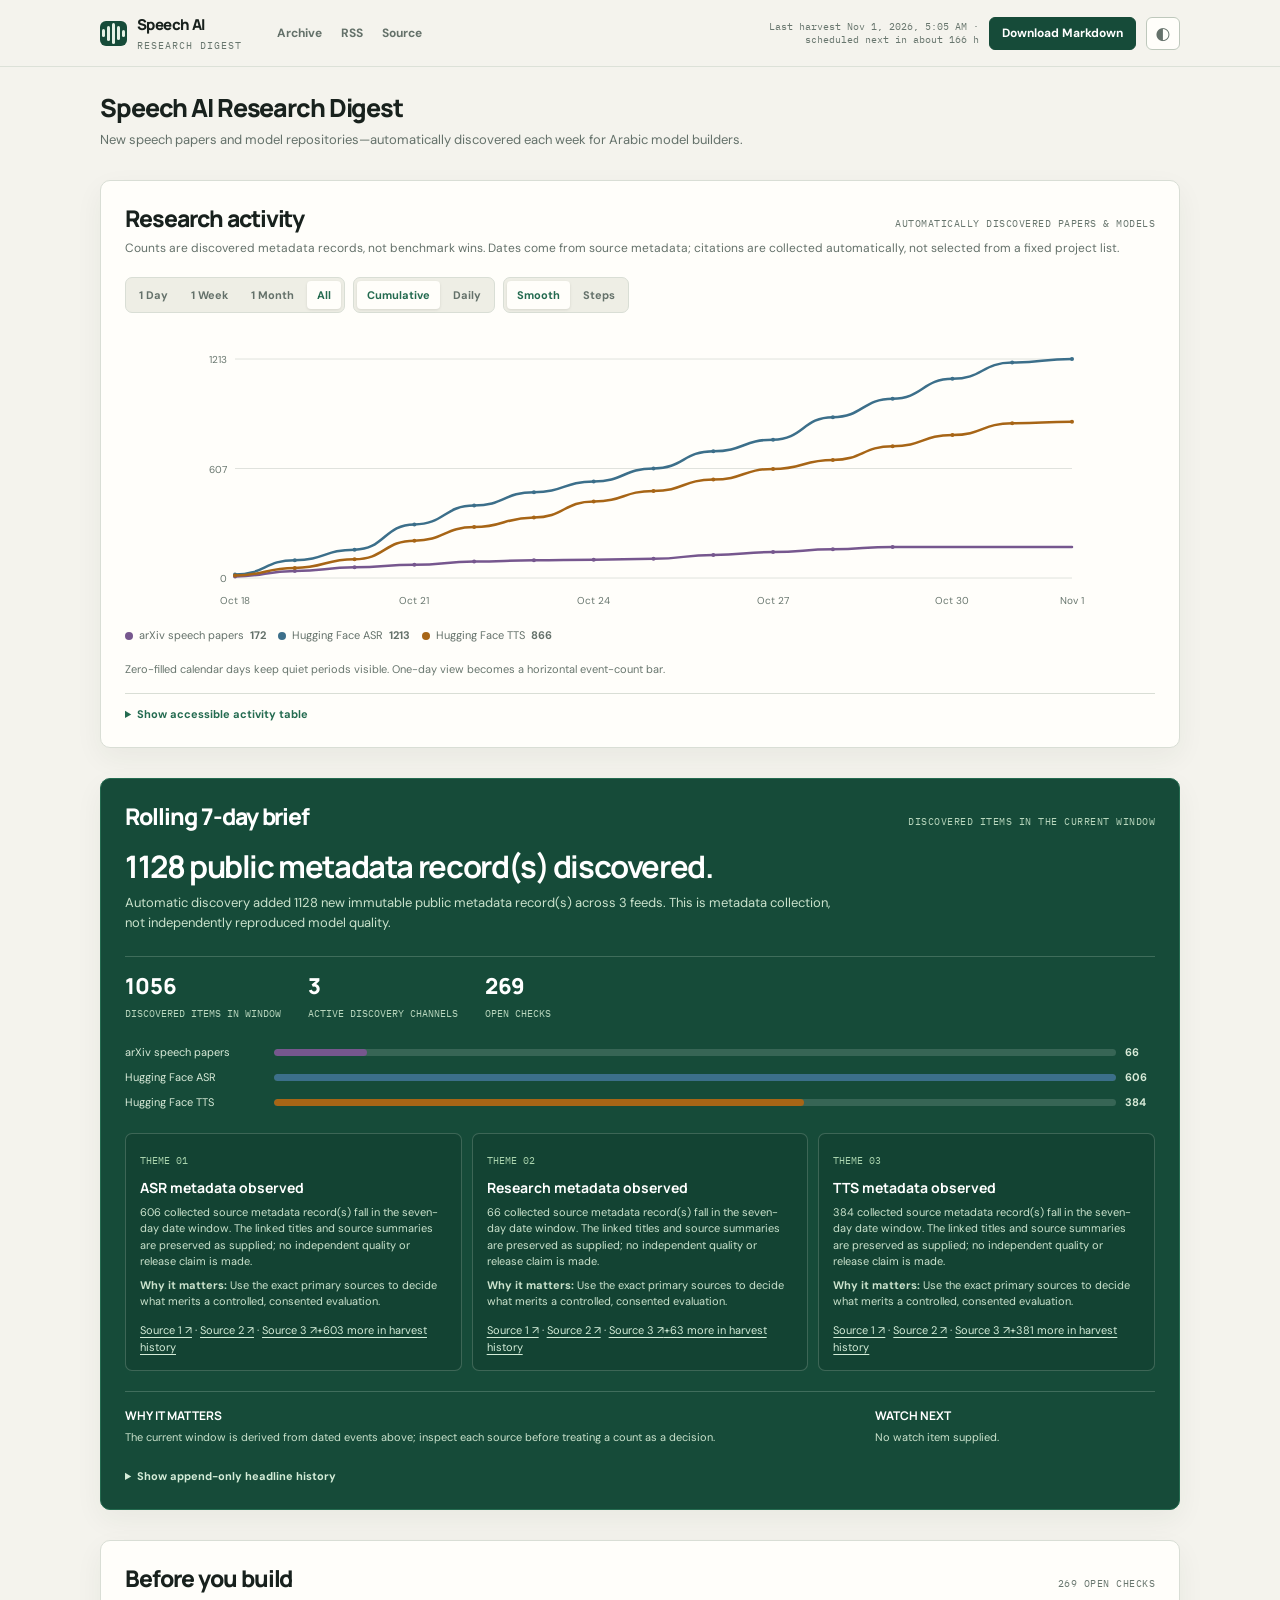
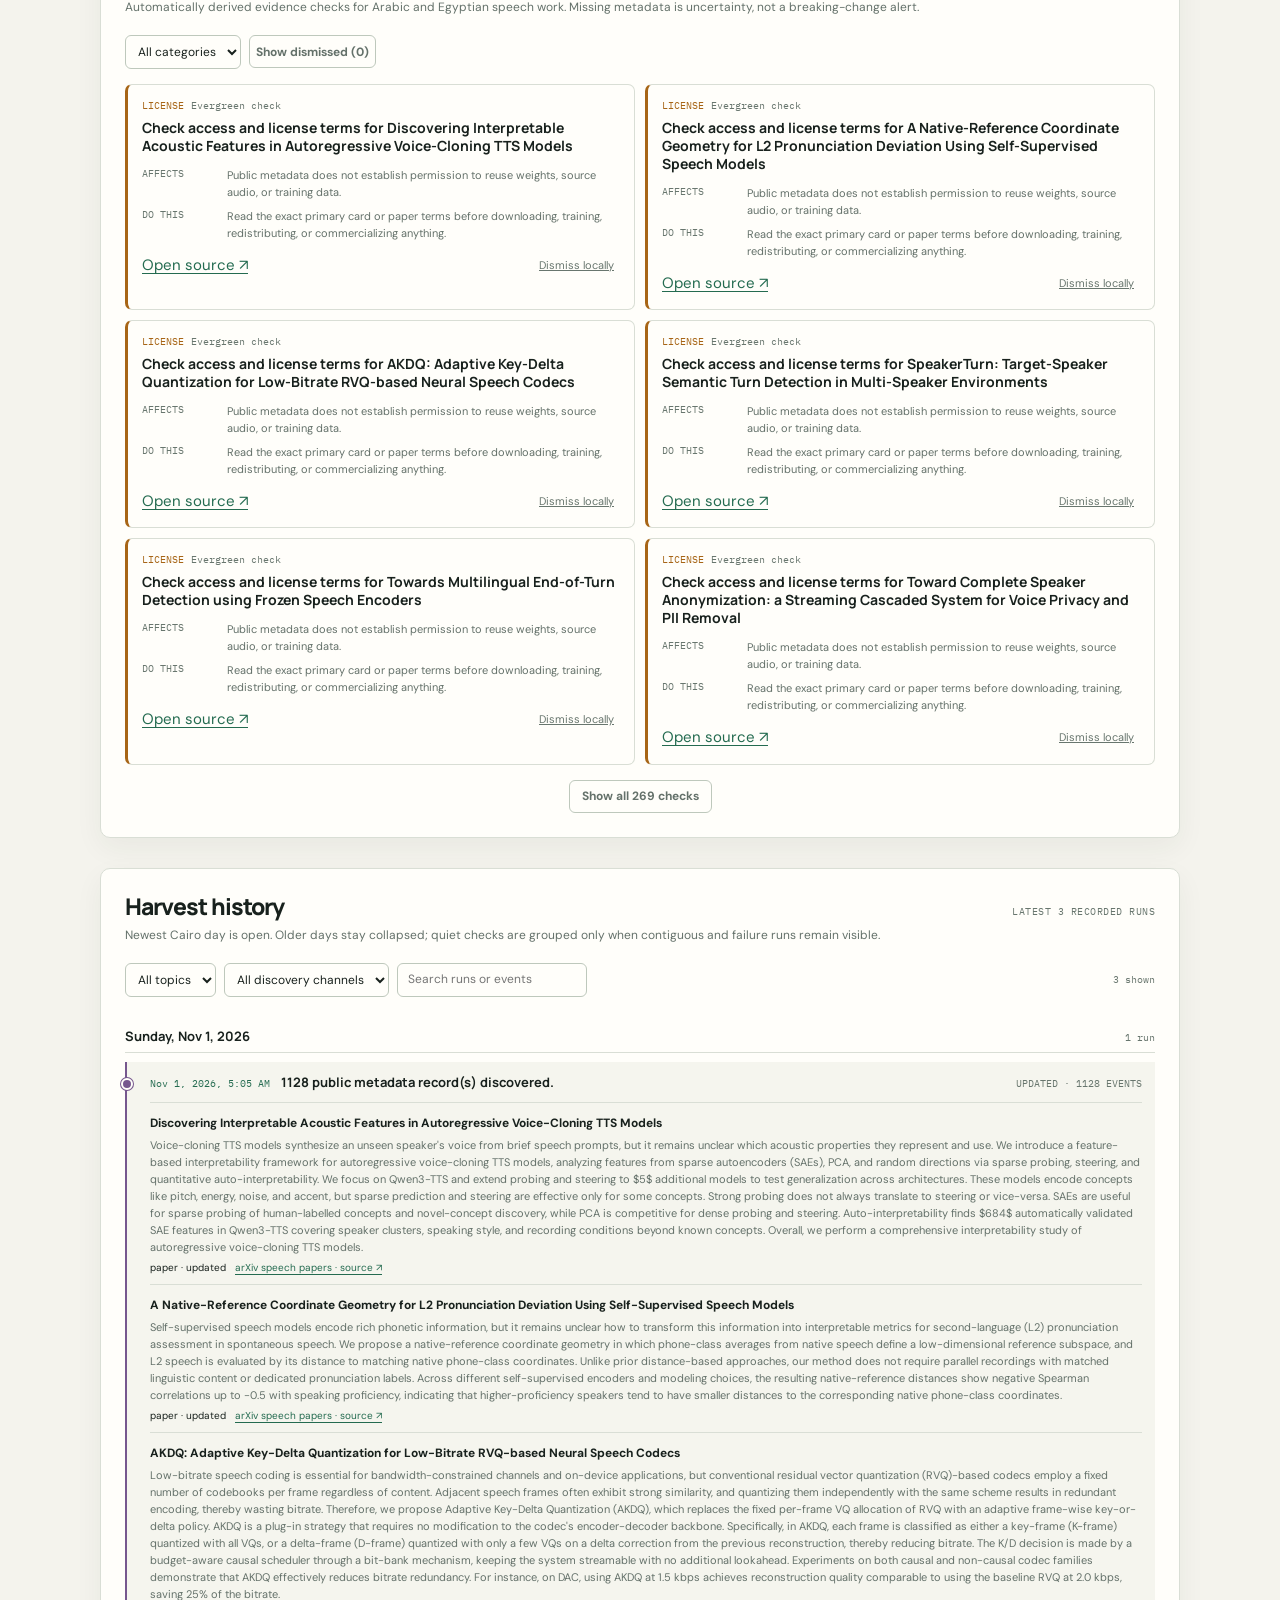
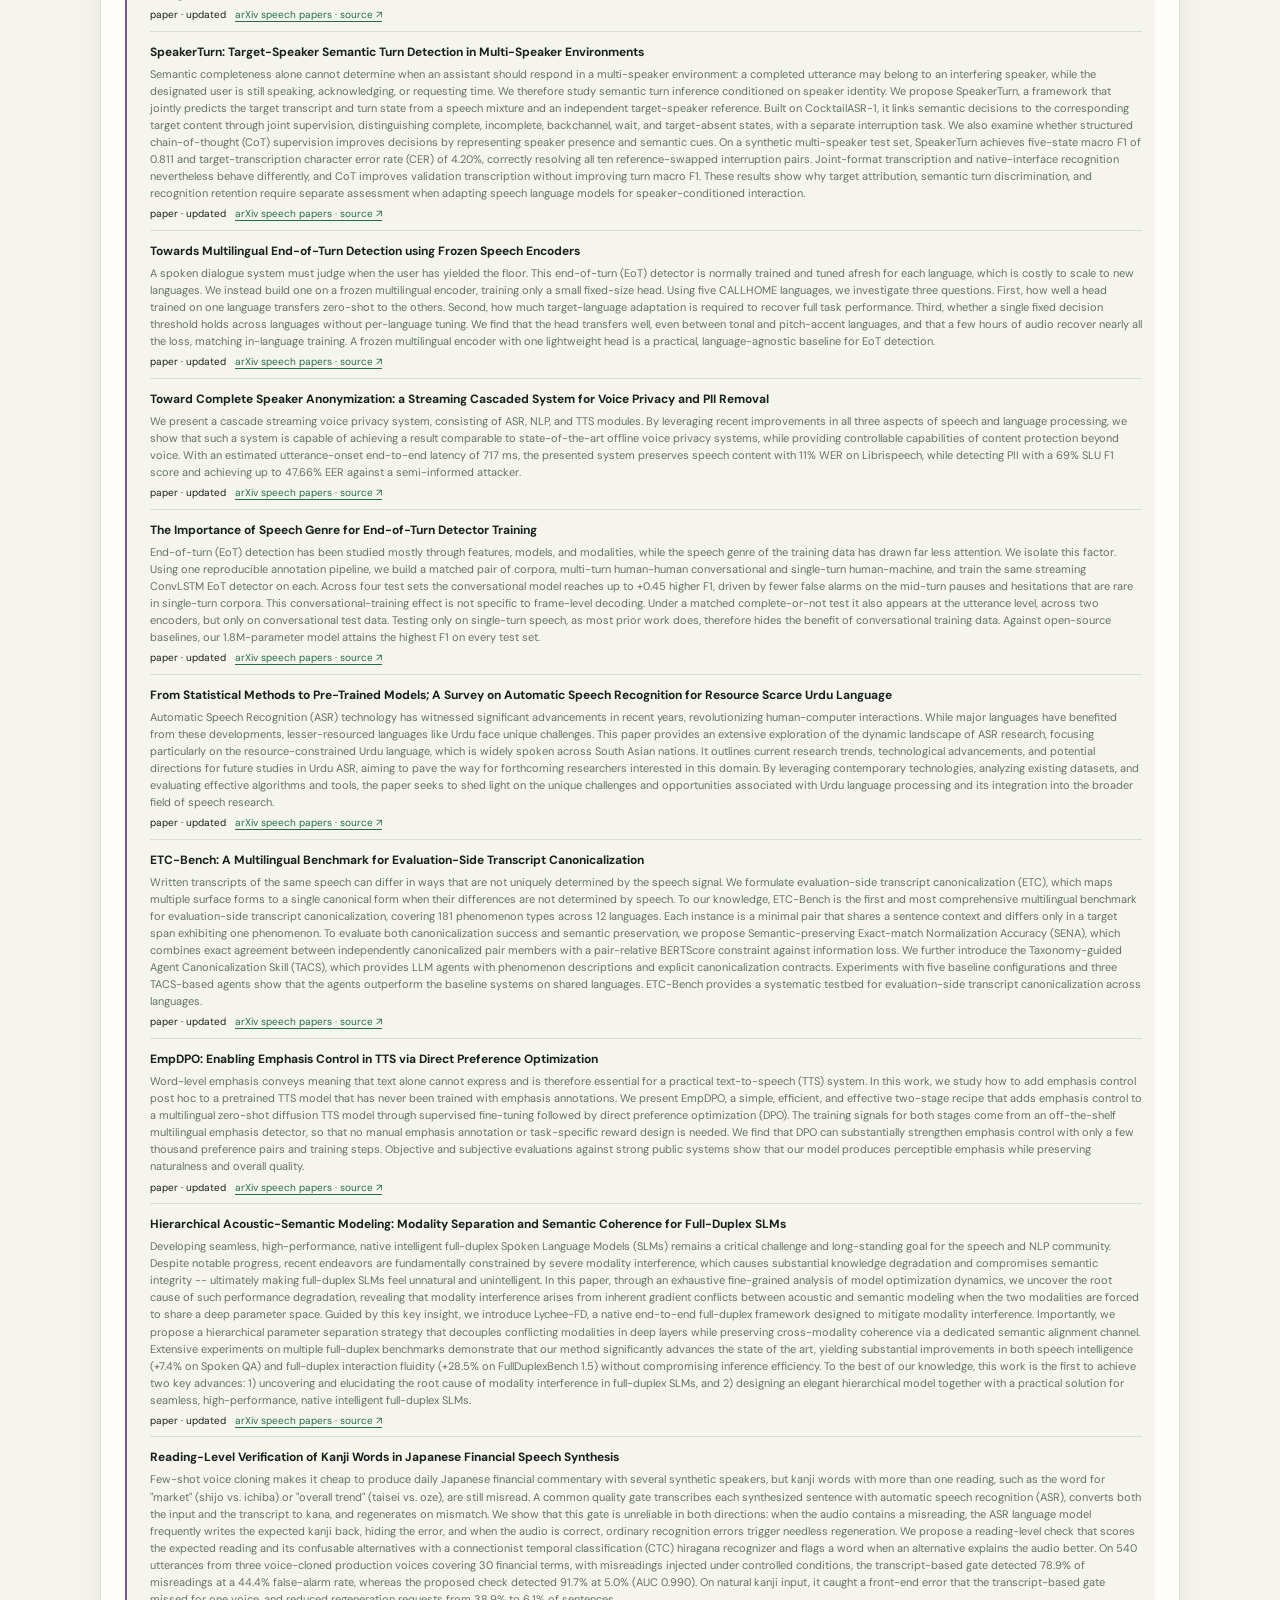
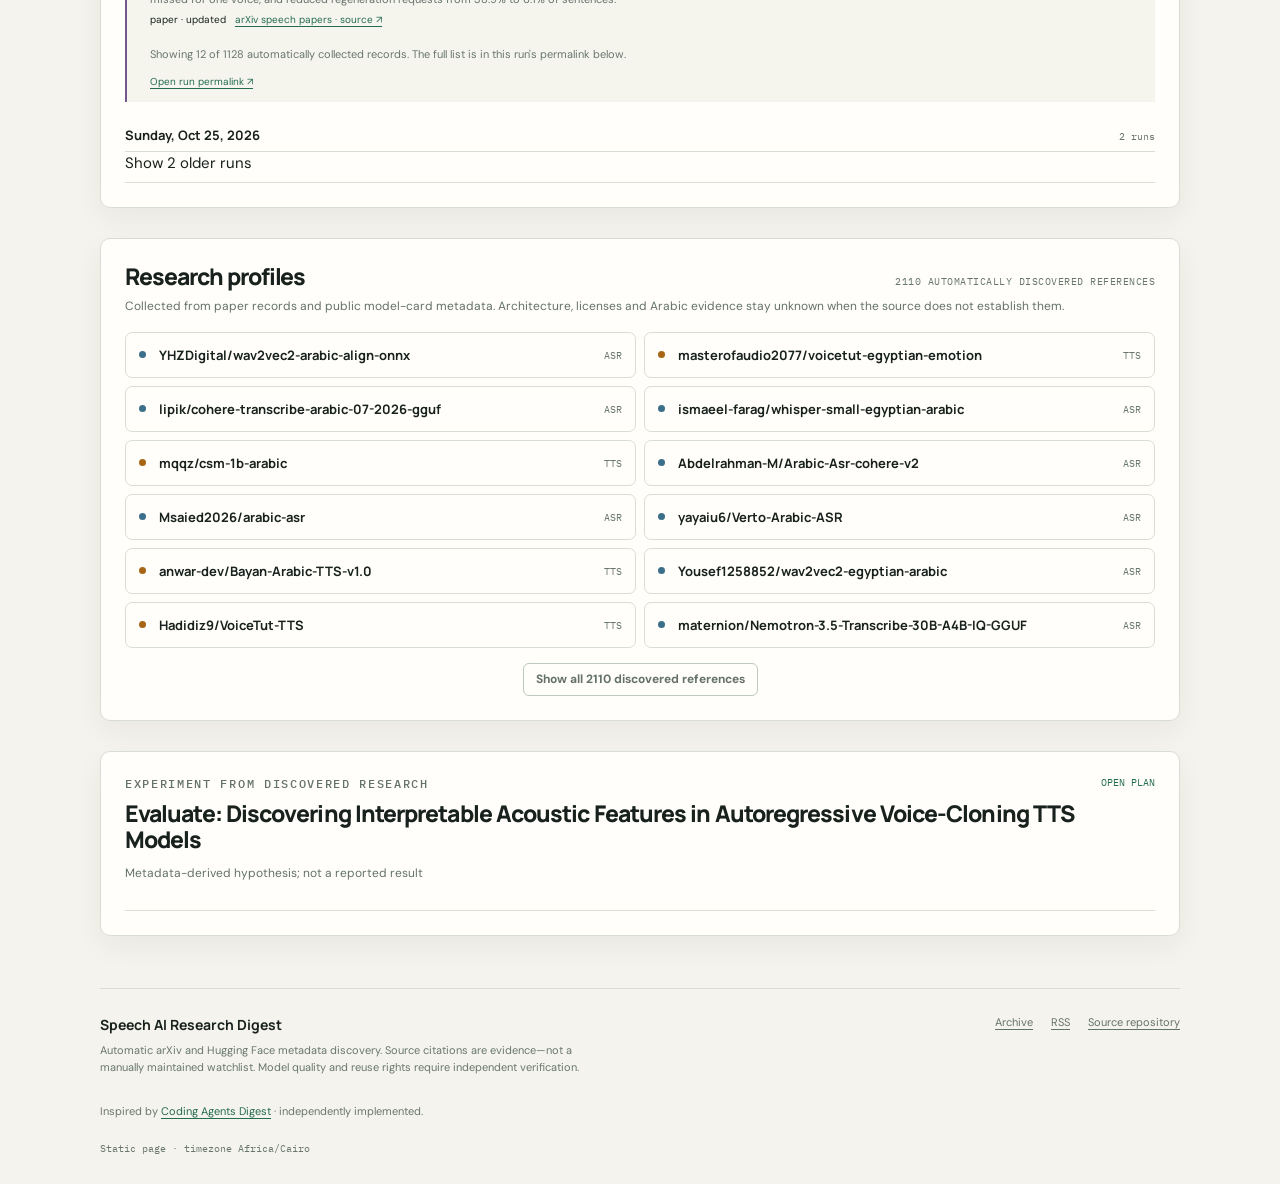
==== commit f9a55ccc: "Publish weekly Speech AI harvest for 2026-11-01" ====
--- a/index.html
+++ b/index.html
@@ -166,7 +166,7 @@
 
     <noscript>
       <div class="baseline panel" id="baseline">
-        <header><p class="meta">PUBLIC-METADATA / AUTOMATIC DISCOVERY / AFRICA-CAIRO</p><h1>Speech AI Research Digest</h1><p>Automatically discovered public metadata for speech research; verify every primary source.</p><p><a href="archive.html">Archive</a> · <a href="feed.xml">Atom feed</a> · <a href="https://github.com/Ahmed-Ezzat20/speech-ai-research-digest">Source repository</a></p></header><main><section><p class="meta">7-DAY BRIEF · 2026-10-18T21:00:00Z → 2026-10-25T21:00:00Z</p><h2>515 public metadata record(s) discovered.</h2><p>Automatic discovery added 515 new immutable public metadata record(s) across 3 feeds. This is metadata collection, not independently reproduced model quality.</p><div><article><span class="tag">ASR metadata observed</span><p>296 newly discovered public metadata record(s) were added in this category. The linked titles and source summaries are preserved as supplied; no independent quality or release claim is made.</p><p><strong>So what:</strong> Use the exact primary sources to decide what merits a controlled, consented evaluation.</p><a href="https://huggingface.co/sorika-labs/vaani-2.1-flash">Primary source</a> <a href="https://huggingface.co/duhow/veucat">Primary source</a> <a href="https://huggingface.co/ai-ecoverse/Underdog-Bark-3.0-ONNX">Primary source</a> <a href="https://huggingface.co/Rodolphe-Kouakou/linto-stt-fr-fastconformer-onnx-sigmamarket">Primary source</a> <a href="https://huggingface.co/joshthomasdev/underdog-bark-3.0-pro-gguf">Primary source</a> <a href="https://huggingface.co/joshthomasdev/underdog-bark-3.0-plus-gguf">Primary source</a> <a href="https://huggingface.co/joshthomasdev/underdog-bark-3.0-gguf">Primary source</a> <a href="https://huggingface.co/joshthomasdev/underdog-bark-3.0-clean-gguf">Primary source</a> <a href="https://huggingface.co/erponce/sherpa-onnx-parakeet-ultra-tdt-0.6b-v3-int8">Primary source</a> <a href="https://huggingface.co/scholzmx/underdog-bark-3.0-pro-gguf">Primary source</a> <a href="https://huggingface.co/scholzmx/underdog-bark-3.0-clean-gguf">Primary source</a> <a href="https://huggingface.co/scholzmx/underdog-bark-3.0-plus-gguf">Primary source</a> <a href="https://huggingface.co/scholzmx/underdog-bark-3.0-gguf">Primary source</a> <a href="https://huggingface.co/vladkens/parakeet-tdt-0.6b-v3-he-gguf">Primary source</a> <a href="https://huggingface.co/vladkens/ivrit-whisper-large-v3-turbo-gguf">Primary source</a> <a href="https://huggingface.co/Elonmsk/whisper-large-v3">Primary source</a> <a href="https://huggingface.co/ibm-granite/granite-speech-5.0-470m-turboctc">Primary source</a> <a href="https://huggingface.co/annitaNa/tcc-whisper-accent-adaptation">Primary source</a> <a href="https://huggingface.co/rahulsharmavishwakarma/vesper-parakeet-tdt-0.6b-v3-mlx-bf16">Primary source</a> <a href="https://huggingface.co/awais064/whisper-jangli-small">Primary source</a> <a href="https://huggingface.co/marcosremar2/canary-1b-v2-frpt-onnx">Primary source</a> <a href="https://huggingface.co/characteragent/whisper-large-v3-turbo-ggml">Primary source</a> <a href="https://huggingface.co/abid1010/indic-conformer-600m-onnx">Primary source</a> <a href="https://huggingface.co/mentisialog/sherpa-onnx-nemotron-asr-streaming-farsi-1120ms-int8">Primary source</a> <a href="https://huggingface.co/RodrigoLimaRFL/whisper-large-v3-named-entities-pt-br">Primary source</a> <a href="https://huggingface.co/pantinor/distil-whisper-large-v3-ptbr-sherpa">Primary source</a> <a href="https://huggingface.co/holmns/parakeet-tdt-0.6b-v2-singlish">Primary source</a> <a href="https://huggingface.co/rahulsharmavishwakarma/vesper-parakeet-redux-mlx">Primary source</a> <a href="https://huggingface.co/GAIK-project/whisper-large-v3-fi-dialects">Primary source</a> <a href="https://huggingface.co/characteragent/whisper-medium-ggml">Primary source</a> <a href="https://huggingface.co/characteragent/whisper-small-ggml">Primary source</a> <a href="https://huggingface.co/characteragent/whisper-base-ggml">Primary source</a> <a href="https://huggingface.co/characteragent/whisper-tiny-ggml">Primary source</a> <a href="https://huggingface.co/MisterCD/whisper-small">Primary source</a> <a href="https://huggingface.co/Turoyo-research/mms-turoyo-asr">Primary source</a> <a href="https://huggingface.co/MisterCD/Qwen3-ForcedAligner-0.6B">Primary source</a> <a href="https://huggingface.co/MisterCD/Qwen3-ASR-1.7B">Primary source</a> <a href="https://huggingface.co/MisterCD/parakeet-tdt-1.1b">Primary source</a> <a href="https://huggingface.co/qualcomm/DeepSpeech2">Primary source</a> <a href="https://huggingface.co/qualcomm/FunASR-Conformer-EN">Primary source</a> <a href="https://huggingface.co/qualcomm/Whisper-Large-V3-Turbo">Primary source</a> <a href="https://huggingface.co/MisterCD/Qwen3-ASR-0.6B">Primary source</a> <a href="https://huggingface.co/malinali-app/whisper-small-fo-fr-onnx">Primary source</a> <a href="https://huggingface.co/qualcomm/Whisper-Tiny">Primary source</a> <a href="https://huggingface.co/qualcomm/Whisper-Large-V3-Turbo-Quantized">Primary source</a> <a href="https://huggingface.co/qualcomm/Whisper-Medium-Quantized">Primary source</a> <a href="https://huggingface.co/malinali-app/whisper-small-fo-fr">Primary source</a> <a href="https://huggingface.co/qualcomm/Whisper-Medium">Primary source</a> <a href="https://huggingface.co/qualcomm/Wav2Vec2-Conformer-Large-960h">Primary source</a> <a href="https://huggingface.co/qualcomm/Whisper-Base">Primary source</a> <a href="https://huggingface.co/qualcomm/Zipformer">Primary source</a> <a href="https://huggingface.co/qualcomm/Whisper-Small-Quantized">Primary source</a> <a href="https://huggingface.co/qualcomm/Distil-Whisper">Primary source</a> <a href="https://huggingface.co/SinhaSpeech/whisper-small-sinhala-run12-best">Primary source</a> <a href="https://huggingface.co/qualcomm/Whisper-Small">Primary source</a> <a href="https://huggingface.co/SinhaSpeech/whisper-small-sinhala-run10">Primary source</a> <a href="https://huggingface.co/ndaly/Voxtral-Mini-4B-Realtime-2602">Primary source</a> <a href="https://huggingface.co/ayfilaS/whisper-tiny_to_korean_accent_21oct">Primary source</a> <a href="https://huggingface.co/ayfilaS/whisper-tiny_to_japanese_accent_21oct">Primary source</a> <a href="https://huggingface.co/ayfilaS/whisper-tiny_to_british_accent_21oct">Primary source</a> <a href="https://huggingface.co/Ryuk1245/dla-asr-hw">Primary source</a> <a href="https://huggingface.co/ayfilaS/whisper-tiny_to_american_accent_21oct">Primary source</a> <a href="https://huggingface.co/oblivius/vrc-we-voice-zh">Primary source</a> <a href="https://huggingface.co/oblivius/vrc-we-voice-ja">Primary source</a> <a href="https://huggingface.co/oblivius/vrc-we-voice-eo">Primary source</a> <a href="https://huggingface.co/oblivius/vrc-we-voice-ru">Primary source</a> <a href="https://huggingface.co/oblivius/vrc-we-voice-es">Primary source</a> <a href="https://huggingface.co/oblivius/vrc-we-voice-fr">Primary source</a> <a href="https://huggingface.co/oblivius/vrc-we-voice-de">Primary source</a> <a href="https://huggingface.co/oblivius/vrc-we-voice-en">Primary source</a> <a href="https://huggingface.co/FluidInference/bark-3.0-coreml">Primary source</a> <a href="https://huggingface.co/loom-ai-org/whisper-small-loom">Primary source</a> <a href="https://huggingface.co/loom-ai-org/qwen3-asr-0.6b-loom">Primary source</a> <a href="https://huggingface.co/loom-ai-org/parakeet-tdt-0.6b-loom">Primary source</a> <a href="https://huggingface.co/loom-ai-org/parakeet-rnnt-0.6b-loom">Primary source</a> <a href="https://huggingface.co/loom-ai-org/nemotron-3.5-asr-streaming-0.6b-loom">Primary source</a> <a href="https://huggingface.co/plox99/llm-translate-models">Primary source</a> <a href="https://huggingface.co/loom-ai-org/lfm2.5-audio-1.5b-asr-loom">Primary source</a> <a href="https://huggingface.co/loom-ai-org/granite-speech-4.0-1b-loom">Primary source</a> <a href="https://huggingface.co/loom-ai-org/gigaam-v3-rnnt-loom">Primary source</a> <a href="https://huggingface.co/ayfilaS/whisper-tiny_to_spanish_accent_09oct">Primary source</a> <a href="https://huggingface.co/loom-ai-org/conformer-ctc-small-loom">Primary source</a> <a href="https://huggingface.co/loom-ai-org/citrinet-1024-loom">Primary source</a> <a href="https://huggingface.co/loom-ai-org/canary-1b-v2-loom">Primary source</a> <a href="https://huggingface.co/ibm-granite/granite-speech-4.1-2b-plus">Primary source</a> <a href="https://huggingface.co/characteragent/whisper-large-v3-ggml">Primary source</a> <a href="https://huggingface.co/desert-ant-labs/align">Primary source</a> <a href="https://huggingface.co/KrorngAI/TrorYongASR2-small">Primary source</a> <a href="https://huggingface.co/anuragshas/whisper-large-v2-bn">Primary source</a> <a href="https://huggingface.co/anuragshas/wav2vec2-large-xls-r-300m-bg">Primary source</a> <a href="https://huggingface.co/anuragshas/wav2vec2-large-xlsr-53-telugu">Primary source</a> <a href="https://huggingface.co/BUT-FIT/Pandemonium">Primary source</a> <a href="https://huggingface.co/inclusionAI/Ming-3.0-asr-tiny">Primary source</a> <a href="https://huggingface.co/loom-ai-org/sensevoice-small-loom">Primary source</a> <a href="https://huggingface.co/mohamedmaslouh/anis-transcribe">Primary source</a> <a href="https://huggingface.co/loom-ai-org/paraformer-zh-loom">Primary source</a> <a href="https://huggingface.co/onnx-community/moonshine-base-uk-ONNX">Primary source</a> <a href="https://huggingface.co/KrorngAI/TrorYongASR2-tiny">Primary source</a> <a href="https://huggingface.co/Harsha001/Underdog-Bark-3.0-XDNA2">Primary source</a> <a href="https://huggingface.co/loom-ai-org/moonshine-tiny-loom">Primary source</a> <a href="https://huggingface.co/loom-ai-org/moonshine-streaming-tiny-loom">Primary source</a> <a href="https://huggingface.co/loom-ai-org/moonshine-streaming-small-loom">Primary source</a> <a href="https://huggingface.co/Echdipi/zipformer-noise-ckpt-v2">Primary source</a> <a href="https://huggingface.co/tawanike/whisper-medium-isixhosa-ggml">Primary source</a> <a href="https://huggingface.co/software-mansion/react-native-executorch-qwen-3-asr">Primary source</a> <a href="https://huggingface.co/Ntlakanipho/whisper-medium-isixhosa">Primary source</a> <a href="https://huggingface.co/ThejundiAI/dawwar-speech-models">Primary source</a> <a href="https://huggingface.co/mazarelo/kiwipot-whisper-base-onnx">Primary source</a> <a href="https://huggingface.co/ArchiveStudio/Qwen3-ASR-0.6B">Primary source</a> <a href="https://huggingface.co/madjinn/kb-whisper-medium-coreml">Primary source</a> <a href="https://huggingface.co/TriLinSL/nemotron-3.5-asr-streaming-si-ta-en-210h-adapters">Primary source</a> <a href="https://huggingface.co/NAMAA-Space/nadi26-mixed-asr-pipeline">Primary source</a> <a href="https://huggingface.co/velddev/Underdog-Bark-3.0-sherpa-onnx">Primary source</a> <a href="https://huggingface.co/velddev/Underdog-Bark-3.0-Clean-sherpa-onnx">Primary source</a> <a href="https://huggingface.co/velddev/Underdog-Bark-3.0-Plus-sherpa-onnx">Primary source</a> <a href="https://huggingface.co/EYEDOL/nemotron-3.5-asr-streaming-yoruba">Primary source</a> <a href="https://huggingface.co/vertox-ai/voxtral-streaming-asr">Primary source</a> <a href="https://huggingface.co/ArchiveStudio/Qwen3-ForcedAligner-0.6B">Primary source</a> <a href="https://huggingface.co/ArchiveStudio/Voxtral-Mini-4B-Realtime-2602">Primary source</a> <a href="https://huggingface.co/ArchiveStudio/VibeVoice-ASR-Streaming-1.5B">Primary source</a> <a href="https://huggingface.co/ArchiveStudio/VibeVoice-ASR-Streaming-7B">Primary source</a> <a href="https://huggingface.co/aditya8602/whisper-hindi-small-web">Primary source</a> <a href="https://huggingface.co/ArchiveStudio/VibeVoice-ASR-BitNet">Primary source</a> <a href="https://huggingface.co/ArchiveStudio/VibeVoice-ASR">Primary source</a> <a href="https://huggingface.co/immiq/Qwen3-ASR-1.7B-Orinfer-E8P-Q4A8">Primary source</a> <a href="https://huggingface.co/sajilck/whisper-small-malayalam">Primary source</a> <a href="https://huggingface.co/MisterCD/parakeet-tdt-0.6b-v3">Primary source</a> <a href="https://huggingface.co/heado/asr_mind_mode">Primary source</a> <a href="https://huggingface.co/TechnoBaptist/Underdog-Bark-3.0">Primary source</a> <a href="https://huggingface.co/YarosTN/whisper-small-ro-ggml">Primary source</a> <a href="https://huggingface.co/myandev/Dolphin-Small-Burmese-ASR">Primary source</a> <a href="https://huggingface.co/myandev/Meta-MMS-300M-ASR">Primary source</a> <a href="https://huggingface.co/myandev/Whisper-Small-ASR">Primary source</a> <a href="https://huggingface.co/myandev/Whisper-Tiny-ASR">Primary source</a> <a href="https://huggingface.co/myandev/Whisper-Base-ASR">Primary source</a> <a href="https://huggingface.co/5CD-AI/VieGem-ASR">Primary source</a> <a href="https://huggingface.co/TerminatorPower/parakeet-ultra-coreml">Primary source</a> <a href="https://huggingface.co/CollectionStudio/canary-1b-flash">Primary source</a> <a href="https://huggingface.co/CollectionStudio/canary-1b-v2">Primary source</a> <a href="https://huggingface.co/CollectionStudio/canary-1b">Primary source</a> <a href="https://huggingface.co/usamaeltmsah/quran-whisper-base-ggml">Primary source</a> <a href="https://huggingface.co/CollectionStudio/whisper-large-v3-turbo">Primary source</a> <a href="https://huggingface.co/CollectionStudio/whisper-large-v3">Primary source</a> <a href="https://huggingface.co/CollectionStudio/whisper-large-v2">Primary source</a> <a href="https://huggingface.co/CollectionStudio/whisper-large">Primary source</a> <a href="https://huggingface.co/CollectionStudio/whisper-medium.en">Primary source</a> <a href="https://huggingface.co/CollectionStudio/whisper-medium">Primary source</a> <a href="https://huggingface.co/CollectionStudio/whisper-small.en">Primary source</a> <a href="https://huggingface.co/CollectionStudio/whisper-small">Primary source</a> <a href="https://huggingface.co/CollectionStudio/whisper-base.en">Primary source</a> <a href="https://huggingface.co/CollectionStudio/whisper-base">Primary source</a> <a href="https://huggingface.co/CollectionStudio/whisper-tiny.en">Primary source</a> <a href="https://huggingface.co/CollectionStudio/whisper-tiny">Primary source</a> <a href="https://huggingface.co/999ffgml/chuanyu-nav-asr-generalfinetune">Primary source</a> <a href="https://huggingface.co/kanirudh/parakeet-0.6B-v2">Primary source</a> <a href="https://huggingface.co/espnet/marathi_lrec2020">Primary source</a> <a href="https://huggingface.co/GoodnotesIT/nemotron-3.5-asr-streaming-multilingual-0.6b-litert-fp16">Primary source</a> <a href="https://huggingface.co/YUXCulturalAILab/wav2vec_pular_maternalhealth">Primary source</a> <a href="https://huggingface.co/mstkyvz/embeddinggemma2-turkish-stt">Primary source</a> <a href="https://huggingface.co/luweigen/canary-1b-v2-fi-en-android">Primary source</a> <a href="https://huggingface.co/branchkit/nemo-ctc-en-fastconformer-large-onnx">Primary source</a> <a href="https://huggingface.co/branchkit/nemo-ctc-en-conformer-small-onnx">Primary source</a> <a href="https://huggingface.co/Abdou/quran-asr-small">Primary source</a> <a href="https://huggingface.co/michaelildefonso/whisper-small-taglish-fine-tuned-ct2">Primary source</a> <a href="https://huggingface.co/mosiah/fluid-speech-mini-onnx-webgpu">Primary source</a> <a href="https://huggingface.co/saif96/itqan-fastconformer-quran-int8">Primary source</a> <a href="https://huggingface.co/peonist-ai/halogen-npu-qwen3-asr-1.7b">Primary source</a> <a href="https://huggingface.co/peonist-ai/halogen-npu-qwen3-asr-0.6b">Primary source</a> <a href="https://huggingface.co/PixelML/sea-asr-ms">Primary source</a> <a href="https://huggingface.co/juanginer/Voxtral-Mini-3B-2507-AWQ4">Primary source</a> <a href="https://huggingface.co/oegbo/whisper-small-medical-v2">Primary source</a> <a href="https://huggingface.co/BradUrbiz/tagatranscribe-v1">Primary source</a> <a href="https://huggingface.co/chairii/sikiza-care-whisper-swahili">Primary source</a> <a href="https://huggingface.co/chairii/sikiza-care-whisper-somali">Primary source</a> <a href="https://huggingface.co/chairii/sikiza-care-whisper-maasai">Primary source</a> <a href="https://huggingface.co/chairii/sikiza-care-whisper-luo">Primary source</a> <a href="https://huggingface.co/chairii/sikiza-care-whisper-kikuyu">Primary source</a> <a href="https://huggingface.co/chairii/sikiza-care-whisper-kamba">Primary source</a> <a href="https://huggingface.co/chairii/sikiza-care-whisper-kalenjin">Primary source</a> <a href="https://huggingface.co/chairii/sikiza-care-mms-swahili">Primary source</a> <a href="https://huggingface.co/chairii/sikiza-care-mms-luo">Primary source</a> <a href="https://huggingface.co/chairii/sikiza-care-mms-kikuyu">Primary source</a> <a href="https://huggingface.co/DontHash/neptrans-v4-lora">Primary source</a> <a href="https://huggingface.co/DontHash/neptrans-v4-ct2">Primary source</a> <a href="https://huggingface.co/Prahaladha/hima-asr">Primary source</a> <a href="https://huggingface.co/MacFixes/speech-models">Primary source</a> <a href="https://huggingface.co/ckrivan/parakeet-ultra-coreml">Primary source</a> <a href="https://huggingface.co/ramakairi/parakeet-ultra-mlx">Primary source</a> <a href="https://huggingface.co/elkalb/kotoba-whisper-v2.0-ONNX">Primary source</a> <a href="https://huggingface.co/leonflux/whisper-large-v3">Primary source</a> <a href="https://huggingface.co/tc3oliver/TingMix-Desktop">Primary source</a> <a href="https://huggingface.co/riskihajar/Qwen3-ASR-0.6B-MLX-5bit">Primary source</a> <a href="https://huggingface.co/riskihajar/Qwen3-ASR-1.7B-MLX-5bit">Primary source</a> <a href="https://huggingface.co/amit-ksh/ion-stt">Primary source</a> <a href="https://huggingface.co/serendipitylabs/dulu-compact-aed-46m">Primary source</a> <a href="https://huggingface.co/Uj-02/asr_mind_mode">Primary source</a> <a href="https://huggingface.co/whiletruelearn/dulu-malayalam-ctc-778h">Primary source</a> <a href="https://huggingface.co/Ahndeokjae/asr_mind_mode">Primary source</a> <a href="https://huggingface.co/sukhun2/asr_mind_mode">Primary source</a> <a href="https://huggingface.co/imdawon/asr_mind_mode">Primary source</a> <a href="https://huggingface.co/camillebrl/whisper-large-v3-synthetic-20k-matched-psd_snrm10_drv6_o4">Primary source</a> <a href="https://huggingface.co/mradermacher/Voxtral-Mini-4B-Realtime-estonian-2609-GGUF">Primary source</a> <a href="https://huggingface.co/yagmurtuncer/voxtral-mini-3b-tr-lora">Primary source</a> <a href="https://huggingface.co/rapidrabbit76/moonshine-base-ko-ONNX">Primary source</a> <a href="https://huggingface.co/rapidrabbit76/whisper-base">Primary source</a> <a href="https://huggingface.co/rapidrabbit76/whisper-small">Primary source</a> <a href="https://huggingface.co/rapidrabbit76/whisper-large-v3-turbo">Primary source</a> <a href="https://huggingface.co/rapidrabbit76/cohere-transcribe-03-2026-ONNX">Primary source</a> <a href="https://huggingface.co/Musci-research/Musci-ASR-qwen-1019">Primary source</a> <a href="https://huggingface.co/PixelML/sea-asr-id">Primary source</a> <a href="https://huggingface.co/Harsha001/Phonon-2-XDNA2">Primary source</a> <a href="https://huggingface.co/litert-community/VibeVoice-ASR-Streaming-1.5B">Primary source</a> <a href="https://huggingface.co/litert-community/VibeVoice-ASR-BitNet">Primary source</a> <a href="https://huggingface.co/litert-community/Fun-ASR-Nano-2512">Primary source</a> <a href="https://huggingface.co/mlx-community/Ming-3.0-asr-tiny-bf16">Primary source</a> <a href="https://huggingface.co/vertox-ai/nemotron-streaming-asr-multilingual">Primary source</a> <a href="https://huggingface.co/umclarence1/whisper-small-twi">Primary source</a> <a href="https://huggingface.co/YaItco/DLA-1-Conformer-CTC">Primary source</a> <a href="https://huggingface.co/wundr-ai/zipformer-small-librispeech-en-wasm">Primary source</a> <a href="https://huggingface.co/MSpider3/whisper-hindi2hinglish-swift-ct2">Primary source</a> <a href="https://huggingface.co/atasoglu/seda-v0.2">Primary source</a> <a href="https://huggingface.co/GoodnotesLtd/nemotron-3.5-asr-streaming-0.6b-windows-onnx">Primary source</a> <a href="https://huggingface.co/futo-org/asr4all-l-plus">Primary source</a> <a href="https://huggingface.co/futo-org/asr4all-m-plus">Primary source</a> <a href="https://huggingface.co/futo-org/asr4all-s-plus">Primary source</a> <a href="https://huggingface.co/futo-org/asr4all-l">Primary source</a> <a href="https://huggingface.co/futo-org/asr4all-m">Primary source</a> <a href="https://huggingface.co/futo-org/asr4all-s">Primary source</a> <a href="https://huggingface.co/Arm/whisper-base-int8-xnnpack-executorch-vivo-x300">Primary source</a> <a href="https://huggingface.co/Arm/conformer-ctc-int8-xnnpack-executorch-vivo-x300">Primary source</a> <a href="https://huggingface.co/TheStageAI/Elastic-parakeet-tdt-0.6b-v2">Primary source</a> <a href="https://huggingface.co/TheStageAI/Elastic-whisper-large-v3-turbo">Primary source</a> <a href="https://huggingface.co/TheStageAI/Elastic-whisper-large-v3">Primary source</a> <a href="https://huggingface.co/Flo976/w2v-bert-malagasy">Primary source</a> <a href="https://huggingface.co/Flo976/w2v-bert-malagasy-onnx-int8">Primary source</a> <a href="https://huggingface.co/JoeDwan/whisper-tiny_to_spanish_accent_19oct_v2">Primary source</a> <a href="https://huggingface.co/raj7676/ivy-dictation">Primary source</a> <a href="https://huggingface.co/Flo976/malagasy-kenlm-4gram-v2">Primary source</a> <a href="https://huggingface.co/ihnatov-yuri/parakeet-tdt-0.6b-v3-uk">Primary source</a> <a href="https://huggingface.co/Flo976/malagasy-kenlm-4gram">Primary source</a> <a href="https://huggingface.co/JoeDwan/whisper-tiny_to_spanish_accent_19oct">Primary source</a> <a href="https://huggingface.co/emmilly/cdli-impaired-asr-whisper-small_rw-en_balanced-clean-3k_s42">Primary source</a> <a href="https://huggingface.co/ggml-org/Voxtral-Mini-4B-Realtime-2602-GGUF">Primary source</a> <a href="https://huggingface.co/ml-resources/Ming-3.0-asr-tiny">Primary source</a> <a href="https://huggingface.co/JoeDwan/whisper-tiny_to_spanish_accent_09oct">Primary source</a> <a href="https://huggingface.co/niksedk/qwen3-asr-0.6b-danish">Primary source</a> <a href="https://huggingface.co/USTCRoll/Qwen3-ASR-1.7B">Primary source</a> <a href="https://huggingface.co/Doctoc-Health/nemotron-3.5-asr-streaming-0.6b-gguf">Primary source</a> <a href="https://huggingface.co/Doctoc-Health/parakeet-tdt-0.6b-v3-gguf">Primary source</a> <a href="https://huggingface.co/abid1010/qwen3-asr-1.7b-indic22">Primary source</a> <a href="https://huggingface.co/udgamlabs/Shruti">Primary source</a> <a href="https://huggingface.co/emmilly/cdli-impaired-asr-whisper-small_rw-en_balanced_s42">Primary source</a> <a href="https://huggingface.co/TriLinSL/nemotron-3.5-asr-streaming-si-ta-en-210h-uttlid">Primary source</a> <a href="https://huggingface.co/circulus/ovlab-whisper-base-ov">Primary source</a> <a href="https://huggingface.co/mattt/nemotron-3.5-asr-streaming-0.6b-coreml">Primary source</a> <a href="https://huggingface.co/mattt/qwen3-asr-0.6b-coreml">Primary source</a> <a href="https://huggingface.co/luweigen/whisper-large-finnish-v3-android">Primary source</a> <a href="https://huggingface.co/luweigen/parakeet-tdt-0.6b-v3-android">Primary source</a> <a href="https://huggingface.co/mattt/qwen3-asr-1.7b-coreml">Primary source</a> <a href="https://huggingface.co/diegogranziol/whisper-large-v3-turbo-bpdq-2bit-qat">Primary source</a> <a href="https://huggingface.co/holmns/whisper-large-v3-turbo-singlish-live">Primary source</a> <a href="https://huggingface.co/PrinceAlhassanNasamu/tekyerema-asr-ctc-kus-v2">Primary source</a> <a href="https://huggingface.co/PrinceAlhassanNasamu/tekyerema-ghen-parakeet-0.6b-v2-v1">Primary source</a> <a href="https://huggingface.co/Thermostatic/simbig2026-puno-quechua-asr">Primary source</a> <a href="https://huggingface.co/Olicorne/parakeet-tdt-0.6b-v3-optimized-onnx">Primary source</a> <a href="https://huggingface.co/Steveeeeeeen/cohere-streaming">Primary source</a> <a href="https://huggingface.co/LeonardoDaviti/Georgian-NeMo-GGUF">Primary source</a> <a href="https://huggingface.co/mrfakename/AuroraASR-1M-ONNX">Primary source</a> <a href="https://huggingface.co/zelenye/parakeet-tdt-0.6b-v3-cpu-int8">Primary source</a> <a href="https://huggingface.co/ayayon/simbig2026-qxp-asr">Primary source</a> <a href="https://huggingface.co/cdli/whisper-small_finetuned_ugandan_luganda_nonstandard_speech_v2.0">Primary source</a> <a href="https://huggingface.co/cdli/whisper-large-v3_finetuned_ugandan_luganda_nonstandard_speech_v2.0">Primary source</a> <a href="https://huggingface.co/handy-computer/multitalker-parakeet-streaming-0.6b-v1-gguf">Primary source</a> <a href="https://huggingface.co/madjinn/kb-whisper-small-coreml">Primary source</a> <a href="https://huggingface.co/AfriSpeech/afri2universal">Primary source</a> <a href="https://huggingface.co/Yousef1258852/wav2vec2-egyptian-arabic">Primary source</a> <a href="https://huggingface.co/di12355/whisper-hinglish-swift-onnx">Primary source</a> <a href="https://huggingface.co/Sanghyang00/molge-checkpoints">Primary source</a> <a href="https://huggingface.co/VeliAyaz/ayaz-asr-tr-streaming-0.6b">Primary source</a> <a href="https://huggingface.co/Linh220905/whisper-medium-vietnamese">Primary source</a> <a href="https://huggingface.co/elabora/parakeet-tdt-0.6b-v3-onnx">Primary source</a> <a href="https://huggingface.co/elabora/wav2vec2-large-xlsr-53-french-onnx">Primary source</a> <a href="https://huggingface.co/elabora/wav2vec2-base-960h-onnx">Primary source</a> <a href="https://huggingface.co/elabora/wav2vec2-large-xlsr-53-french">Primary source</a> <a href="https://huggingface.co/cowWhySo/AuroraASR-1M-ONNX-MLX-EP">Primary source</a> <a href="https://huggingface.co/cowWhySo/AuroraASR-1M-MLX">Primary source</a> <a href="https://huggingface.co/ductai199x/utter-parakeet-ultra-onnx">Primary source</a> <a href="https://huggingface.co/rookes/cantocaptions-cantonese-asr">Primary source</a> <a href="https://huggingface.co/PrinceAlhassanNasamu/tekyerema-asr-ctc-ewe-v3">Primary source</a> <a href="https://huggingface.co/RyeAI/ekko-v1-tiny">Primary source</a> <a href="https://huggingface.co/AustinJiangH/voixful-granite-speech-5.0-470m-turboctc">Primary source</a> <a href="https://huggingface.co/AustinJiangH/voixful-canary-qwen-2.5b">Primary source</a> <a href="https://huggingface.co/AustinJiangH/voixful-nemotron-speech-streaming-en-0.6b">Primary source</a> <a href="https://huggingface.co/AustinJiangH/voixful-parakeet-tdt-0.6b-v3">Primary source</a> <a href="https://huggingface.co/AustinJiangH/voixful-granite-speech-4.1-2b-nar">Primary source</a> <a href="https://huggingface.co/AustinJiangH/voixful-parakeet-tdt-0.6b-v2">Primary source</a> </article><article><span class="tag">TTS metadata observed</span><p>186 newly discovered public metadata record(s) were added in this category. The linked titles and source summaries are preserved as supplied; no independent quality or release claim is made.</p><p><strong>So what:</strong> Use the exact primary sources to decide what merits a controlled, consented evaluation.</p><a href="https://huggingface.co/ThowiLabs/OVLC">Primary source</a> <a href="https://huggingface.co/lee-futo/supertonic-3-executorch">Primary source</a> <a href="https://huggingface.co/BricksDisplay/Llama-OuteTTS-1.0-1B-GGUF">Primary source</a> <a href="https://huggingface.co/BricksDisplay/OuteTTS-1.0-0.6B-GGUF">Primary source</a> <a href="https://huggingface.co/Khanhpls/qwen3-tts-web">Primary source</a> <a href="https://huggingface.co/danyalmalik/Pocket-TTS-ONNX-WebGPU">Primary source</a> <a href="https://huggingface.co/loom-ai-org/soprano-1.1-80m-loom">Primary source</a> <a href="https://huggingface.co/loom-ai-org/qwen3-tts-12hz-0.6b-loom">Primary source</a> <a href="https://huggingface.co/danyalmalik/MOSS-TTS-Nano-100M-ONNX-WebGPU">Primary source</a> <a href="https://huggingface.co/loom-ai-org/lfm2.5-audio-1.5b-tts-loom">Primary source</a> <a href="https://huggingface.co/loom-ai-org/fun-cosyvoice3-0.5b-loom">Primary source</a> <a href="https://huggingface.co/loom-ai-org/f5-tts-v1-base-loom">Primary source</a> <a href="https://huggingface.co/loom-ai-org/chatterbox-loom">Primary source</a> <a href="https://huggingface.co/2DTi/supertonic2-int8-onnx">Primary source</a> <a href="https://huggingface.co/danyalmalik/Chatterbox-Multilingual-ONNX-WebGPU">Primary source</a> <a href="https://huggingface.co/alexwengg/drama-3-e64-zh-en">Primary source</a> <a href="https://huggingface.co/natidotnet/chatterbox-amharic">Primary source</a> <a href="https://huggingface.co/danyalmalik/Chatterbox-ONNX-WebGPU">Primary source</a> <a href="https://huggingface.co/tt-hous/qwen3-tts-1.7b-voicedesign">Primary source</a> <a href="https://huggingface.co/danyalmalik/Chatterbox-Turbo-ONNX-WebGPU">Primary source</a> <a href="https://huggingface.co/tt-hous/qwen3-tts-1.7b-base">Primary source</a> <a href="https://huggingface.co/tt-hous/qwen3-tts-1.7b-customvoice">Primary source</a> <a href="https://huggingface.co/software-mansion/react-native-executorch-kokoro">Primary source</a> <a href="https://huggingface.co/loom-ai-org/supertonic-2-loom">Primary source</a> <a href="https://huggingface.co/anwar-dev/Bayan-Arabic-TTS-v1.0">Primary source</a> <a href="https://huggingface.co/Sunshine108/MOSS-TTS-Realtime">Primary source</a> <a href="https://huggingface.co/loom-ai-org/matcha-tts-ljspeech-loom">Primary source</a> <a href="https://huggingface.co/Mark42IRP/Aemeath_onnx_GSV_model">Primary source</a> <a href="https://huggingface.co/danyalmalik/Paradee-8M-ONNX-WebGPU">Primary source</a> <a href="https://huggingface.co/danyalmalik/Inflect-Nano-v2-ONNX-WebGPU">Primary source</a> <a href="https://huggingface.co/danyalmalik/Inflect-Micro-v2-ONNX-WebGPU">Primary source</a> <a href="https://huggingface.co/danyalmalik/Kitten-TTS-Mini-0.8-ONNX-WebGPU">Primary source</a> <a href="https://huggingface.co/danyalmalik/Kitten-TTS-Micro-0.8-ONNX-WebGPU">Primary source</a> <a href="https://huggingface.co/danyalmalik/Kitten-TTS-Nano-0.8-ONNX-WebGPU">Primary source</a> <a href="https://huggingface.co/danyalmalik/English-G2P-Lexicon">Primary source</a> <a href="https://huggingface.co/vanch007/Ming-3.0-tts-tiny-mlx-bf16">Primary source</a> <a href="https://huggingface.co/vanch007/Ming-3.0-tts-tiny-mlx-8bit">Primary source</a> <a href="https://huggingface.co/vanch007/Ming-3.0-tts-tiny-mlx-4bit">Primary source</a> <a href="https://huggingface.co/ohvelynuna/ownwords-moss-int8">Primary source</a> <a href="https://huggingface.co/danyalmalik/Phonon-31M-EN-ONNX-WebGPU">Primary source</a> <a href="https://huggingface.co/canberkkkkkk/ema-lightning">Primary source</a> <a href="https://huggingface.co/danyalmalik/Soprano-1.1-80M-ONNX-WebGPU">Primary source</a> <a href="https://huggingface.co/danyalmalik/Supertonic-3-ONNX-WebGPU">Primary source</a> <a href="https://huggingface.co/Cocii/adversarial-tts">Primary source</a> <a href="https://huggingface.co/yunfengwang/Ming-3.0-tts-0.5B-MNN">Primary source</a> <a href="https://huggingface.co/mradermacher/yemberzal-tts-kashmiri-GGUF">Primary source</a> <a href="https://huggingface.co/ronbakker/chatterbox-nano-fp16-coreml">Primary source</a> <a href="https://huggingface.co/manateelazycat/AIPod-AuK">Primary source</a> <a href="https://huggingface.co/BricksDisplay/Chatterbox-Multilingual-TTS-GGUF">Primary source</a> <a href="https://huggingface.co/ronbakker/chatterbox-nano-int8-fp16-onnx">Primary source</a> <a href="https://huggingface.co/ahmadw/Ming-3.0-tts-0.5B-int8">Primary source</a> <a href="https://huggingface.co/Tintler/drama-3-tr-128e-w4a16">Primary source</a> <a href="https://huggingface.co/ArchiveStudio/VibeVoice-Realtime-0.5B">Primary source</a> <a href="https://huggingface.co/ArchiveStudio/VibeVoice-1.5B">Primary source</a> <a href="https://huggingface.co/BricksDisplay/OuteTTS-0.2-500M-GGUF">Primary source</a> <a href="https://huggingface.co/richardr1126/pocket-tts-english-coreai">Primary source</a> <a href="https://huggingface.co/BricksDisplay/OuteTTS-0.3-1B-GGUF">Primary source</a> <a href="https://huggingface.co/inclusionAI/Ming-3.0-audio-tiny">Primary source</a> <a href="https://huggingface.co/BricksDisplay/OuteTTS-0.3-500M-GGUF">Primary source</a> <a href="https://huggingface.co/inclusionAI/Ming-3.0-tts-0.5B">Primary source</a> <a href="https://huggingface.co/stephvax/pocket-tts-onnx">Primary source</a> <a href="https://huggingface.co/BricksDisplay/NeuTTS-Nano-GGUF">Primary source</a> <a href="https://huggingface.co/BricksDisplay/NeuTTS-Air-GGUF">Primary source</a> <a href="https://huggingface.co/BricksDisplay/Soprano-1.1-80M-GGUF">Primary source</a> <a href="https://huggingface.co/BricksDisplay/BreezyVoice-GGUF">Primary source</a> <a href="https://huggingface.co/BricksDisplay/Chatterbox-Turbo-GGUF">Primary source</a> <a href="https://huggingface.co/BricksDisplay/MOSS-TTS-Realtime-GGUF">Primary source</a> <a href="https://huggingface.co/BricksDisplay/MOSS-TTSD-v0.5-GGUF">Primary source</a> <a href="https://huggingface.co/BricksDisplay/CSM-1B-GGUF">Primary source</a> <a href="https://huggingface.co/BricksDisplay/Qwen3-TTS-12Hz-1.7B-CustomVoice-GGUF">Primary source</a> <a href="https://huggingface.co/ghanaopenai/vieneu-tts-ghana-foundation">Primary source</a> <a href="https://huggingface.co/BricksDisplay/Qwen3-TTS-12Hz-0.6B-CustomVoice-GGUF">Primary source</a> <a href="https://huggingface.co/BricksDisplay/Qwen3-TTS-12Hz-0.6B-GGUF">Primary source</a> <a href="https://huggingface.co/robertbschuette/FishAudio-Drama3-TTS-83Lang-Qwen3.5-35B-A3B-FP8-BF16-GGUF">Primary source</a> <a href="https://huggingface.co/robertbschuette/Drama-3-GGUF">Primary source</a> <a href="https://huggingface.co/audio-cpp/Ming-3.0-TTS-0.5B-GGUF">Primary source</a> <a href="https://huggingface.co/robertbschuette/s2-pro-gguf">Primary source</a> <a href="https://huggingface.co/robertbschuette/s2-pro">Primary source</a> <a href="https://huggingface.co/xybrid-ai/Phonon-31M-EN">Primary source</a> <a href="https://huggingface.co/FluidInference/pocket-tts-coreml">Primary source</a> <a href="https://huggingface.co/vanch007/Ming-3.0-tts-0.5b-mlx-bf16">Primary source</a> <a href="https://huggingface.co/vanch007/Ming-3.0-tts-0.5b-mlx-8bit">Primary source</a> <a href="https://huggingface.co/vanch007/Ming-3.0-tts-0.5b-mlx-4bit">Primary source</a> <a href="https://huggingface.co/darahr/VoxCPM2">Primary source</a> <a href="https://huggingface.co/spybyscript/scyllasband">Primary source</a> <a href="https://huggingface.co/nash0x7e2/caribbean-tts">Primary source</a> <a href="https://huggingface.co/mlx-community/fish-audio-drama-3-bf16">Primary source</a> <a href="https://huggingface.co/mlx-community/fish-audio-drama-3-4bit">Primary source</a> <a href="https://huggingface.co/Quantumbraid/Drama-3">Primary source</a> <a href="https://huggingface.co/itriedcoding/Sol">Primary source</a> <a href="https://huggingface.co/billchen42/npu-cosyvoice">Primary source</a> <a href="https://huggingface.co/danyalmalik/phonon-31m-en-GGUF">Primary source</a> <a href="https://huggingface.co/coder543/paradee-8m-glade">Primary source</a> <a href="https://huggingface.co/coder543/ming-3.0-tts-tiny-glade">Primary source</a> <a href="https://huggingface.co/coder543/ming-3.0-tts-0.5b-glade">Primary source</a> <a href="https://huggingface.co/coder543/pocket-tts-glade">Primary source</a> <a href="https://huggingface.co/mosiah/phonon-31m-en-coreml">Primary source</a> <a href="https://huggingface.co/Danny-Dasilva/inflect-kokoro-voices">Primary source</a> <a href="https://huggingface.co/Joakim/kokoro-sv-voices">Primary source</a> <a href="https://huggingface.co/maxime/pocket-tts-18m-onnx">Primary source</a> <a href="https://huggingface.co/takuma104/pocket-tts-ja">Primary source</a> <a href="https://huggingface.co/takuma104/pocket-tts-ja-cc">Primary source</a> <a href="https://huggingface.co/shiqianyan/TangYuGe-GPT-SoVITS-v2Pro">Primary source</a> <a href="https://huggingface.co/eustlb/phonon-31m-en">Primary source</a> <a href="https://huggingface.co/maureesewilliams/hibari">Primary source</a> <a href="https://huggingface.co/jollyname/Kokoro-82M">Primary source</a> <a href="https://huggingface.co/Stingy37/MOSS-TTS-v1.5-GGUF">Primary source</a> <a href="https://huggingface.co/sekkit/Ming-3.0-tts-0.5B">Primary source</a> <a href="https://huggingface.co/loscrossos/Qwen3-TTS-12Hz-0.6B-Base">Primary source</a> <a href="https://huggingface.co/loscrossos/Qwen3-TTS-12Hz-0.6B-CustomVoice">Primary source</a> <a href="https://huggingface.co/loscrossos/Qwen3-TTS-12Hz-1.7B-VoiceDesign">Primary source</a> <a href="https://huggingface.co/loscrossos/Qwen3-TTS-12Hz-1.7B-CustomVoice">Primary source</a> <a href="https://huggingface.co/marcosremar2/pocket-tts-erinome-pt">Primary source</a> <a href="https://huggingface.co/fusorlabs/ming-3.0-tts-0.5b-web">Primary source</a> <a href="https://huggingface.co/CKermit/FireRedTTS3-Instruct">Primary source</a> <a href="https://huggingface.co/robertbschuette/Kokoro-82M">Primary source</a> <a href="https://huggingface.co/CKermit/FireRedTTS3-Base">Primary source</a> <a href="https://huggingface.co/BricksDisplay/BlueMagpie-TTS-GGUF">Primary source</a> <a href="https://huggingface.co/jorgepb96/Ming-3.0-tts-0.5B-4bit">Primary source</a> <a href="https://huggingface.co/hajeongun/k-menu-qwen3-tts-lora">Primary source</a> <a href="https://huggingface.co/Skttttt/Fishspeech-S2-Pro-Itsuki-Edition-V2">Primary source</a> <a href="https://huggingface.co/Skttttt/Fishspeech-S2-Pro-Yotsuba-Edition-V2">Primary source</a> <a href="https://huggingface.co/Skttttt/Fishspeech-S2-Pro-Nino-Edition-V2">Primary source</a> <a href="https://huggingface.co/Skttttt/Fishspeech-S2-Pro-Miku-Edition-V2">Primary source</a> <a href="https://huggingface.co/Skttttt/Fishspeech-S2-Pro-Ichika-Edition-V2">Primary source</a> <a href="https://huggingface.co/coolthor/VoxCPM2-Q4_K_M-GGUF">Primary source</a> <a href="https://huggingface.co/cekal/hlas-1">Primary source</a> <a href="https://huggingface.co/mvarduka/aivoice-voices">Primary source</a> <a href="https://huggingface.co/ILRDF/chatterbox-formosan-all-finetune">Primary source</a> <a href="https://huggingface.co/nynxz/Ming-3.0">Primary source</a> <a href="https://huggingface.co/optimotion/suzi-voice-packs">Primary source</a> <a href="https://huggingface.co/dhammagift/piper-ru-puriso">Primary source</a> <a href="https://huggingface.co/itsmechico/qwen3-tts-0.6b-base-coreml-ane">Primary source</a> <a href="https://huggingface.co/drbaph/Ming-3.0-tts-ComfyUI">Primary source</a> <a href="https://huggingface.co/jsbeaudry/Fatiman-TTS-v2-onnx">Primary source</a> <a href="https://huggingface.co/jsbeaudry/Fatiman-TTS-v2">Primary source</a> <a href="https://huggingface.co/ml-resources/Ming-3.0-tts-0.5B">Primary source</a> <a href="https://huggingface.co/itsmechico/chatterbox-multilingual-pt-br-coreml-ane">Primary source</a> <a href="https://huggingface.co/itsmechico/omnivoice-coreml-ane">Primary source</a> <a href="https://huggingface.co/itsmechico/magpie-tts-multilingual-357m-coreml-ane">Primary source</a> <a href="https://huggingface.co/Eric111/SupraTTS-1.0-Preview-FP16">Primary source</a> <a href="https://huggingface.co/mlx-community/Ming-3.0-tts-tiny-8bit">Primary source</a> <a href="https://huggingface.co/itsmechico/moss-tts-nano-coreml-ane">Primary source</a> <a href="https://huggingface.co/mlx-community/Ming-3.0-tts-tiny-bf16">Primary source</a> <a href="https://huggingface.co/suryatmodulus/Paradee-8M-v1.1">Primary source</a> <a href="https://huggingface.co/jashansinghTT/s2-pro-blackhole">Primary source</a> <a href="https://huggingface.co/whisperstream/kokoro-82m-espeak-free">Primary source</a> <a href="https://huggingface.co/Luna-Dream/Qwen3-TTS-12Hz-1.7B-Base-bf16">Primary source</a> <a href="https://huggingface.co/mohammedaly22/VoiceTut-TTS">Primary source</a> <a href="https://huggingface.co/relingo/kokoro-vi-web">Primary source</a> <a href="https://huggingface.co/ml-resources/Ming-3.0-audio-flash">Primary source</a> <a href="https://huggingface.co/ml-resources/Ming-3.0-audio-tiny">Primary source</a> <a href="https://huggingface.co/ml-resources/Ming-3.0-tts-tiny">Primary source</a> <a href="https://huggingface.co/natidotnet/mms-tts-amharic-finetuned">Primary source</a> <a href="https://huggingface.co/shib79/qwen3-tts-12hz-1.7b-ru-stress-cf">Primary source</a> <a href="https://huggingface.co/Tianming6233/drama-3">Primary source</a> <a href="https://huggingface.co/mijuanlo/piper-voices">Primary source</a> <a href="https://huggingface.co/Kremon96/Confucius4-TTS">Primary source</a> <a href="https://huggingface.co/circulus/ovlab-kokoro-82m-int8-ov">Primary source</a> <a href="https://huggingface.co/faraday/ema-lightning-mlx">Primary source</a> <a href="https://huggingface.co/dangvansam/drama-3-pruned-192e-fp8">Primary source</a> <a href="https://huggingface.co/dangvansam/drama-3-pruned-128e-fp8">Primary source</a> <a href="https://huggingface.co/dangvansam/drama-3-nvfp4">Primary source</a> <a href="https://huggingface.co/dangvansam/drama-3-pruned-192e-nvfp4">Primary source</a> <a href="https://huggingface.co/dangvansam/drama-3-pruned-128e-nvfp4">Primary source</a> <a href="https://huggingface.co/AveroLabs/Sol">Primary source</a> <a href="https://huggingface.co/khanddorj/omnivoice-khalkha-lora">Primary source</a> <a href="https://huggingface.co/shinshin86/aituber-onair-miko-voice-piper-plus">Primary source</a> <a href="https://huggingface.co/spoonn/AuK-Flash-ComfyUI">Primary source</a> <a href="https://huggingface.co/UzumakiAbhilash/kaling-voices">Primary source</a> <a href="https://huggingface.co/DS8305/drama-3">Primary source</a> <a href="https://huggingface.co/WarrenHal/breeze-tts-2-gptq-int4">Primary source</a> <a href="https://huggingface.co/thaut/moss-tts-windowed-gguf">Primary source</a> <a href="https://huggingface.co/jwcheow/aevi-voice">Primary source</a> <a href="https://huggingface.co/jashansinghTT/cohost-speech-blackhole">Primary source</a> <a href="https://huggingface.co/elabora/pocket-tts-onnx">Primary source</a> <a href="https://huggingface.co/coolcoder613/omnivoice-latin-GGUF-1">Primary source</a> <a href="https://huggingface.co/zenkiet/boreas-voice">Primary source</a> <a href="https://huggingface.co/camwooloo/kawma-coach-voice">Primary source</a> <a href="https://huggingface.co/junkstage/kikiri-de">Primary source</a> <a href="https://huggingface.co/mlx-community/AuK-Flash-bf16">Primary source</a> <a href="https://huggingface.co/mlx-community/AuK-bf16">Primary source</a> <a href="https://huggingface.co/JackKnifeAI/killa-studio-voice">Primary source</a> <a href="https://huggingface.co/wozniakos10/speecht5_finetuned_voxpopuli_pl">Primary source</a> <a href="https://huggingface.co/PrinceAlhassanNasamu/tekyerema-tts-kus">Primary source</a> <a href="https://huggingface.co/PrinceAlhassanNasamu/tekyerema-tts-twi">Primary source</a> </article></div><h3>Watch next</h3><ul></ul></section><section><h2>Action board</h2><p class="meta">Persistent evidence-backed checks; evergreen items are not new alerts.</p><ul><li><strong>Check access and license terms for Beyond Naturalness: Probing Automated Text-To-Speech Evaluators on Linguistically Grounded Dimensions</strong> <span class="tag">license</span><br>Public metadata does not establish permission to reuse weights, source audio, or training data.<br><strong>Do:</strong> Read the exact primary card or paper terms before downloading, training, redistributing, or commercializing anything. · <a href="https://arxiv.org/abs/2608.09930v2">source</a></li><li><strong>Check access and license terms for The Geometry of Metaphor: Probing and Steering Metaphor Representations in Large Language Models</strong> <span class="tag">license</span><br>Public metadata does not establish permission to reuse weights, source audio, or training data.<br><strong>Do:</strong> Read the exact primary card or paper terms before downloading, training, redistributing, or commercializing anything. · <a href="https://arxiv.org/abs/2610.31520v1">source</a></li><li><strong>Check access and license terms for How Far Can the Gemma 4 Speech Encoder Go Without Changing Its Weights? Saudi and Gulf Arabic Speech Recognition with a Frozen and an Adapter-Augmented Encoder</strong> <span class="tag">license</span><br>Public metadata does not establish permission to reuse weights, source audio, or training data.<br><strong>Do:</strong> Read the exact primary card or paper terms before downloading, training, redistributing, or commercializing anything. · <a href="https://arxiv.org/abs/2610.28673v2">source</a></li><li><strong>Check access and license terms for Measuring the Verifier&#x27;s Floor: How Much Apparent Rare-Word Text-to-Speech Error Is ASR Error?</strong> <span class="tag">license</span><br>Public metadata does not establish permission to reuse weights, source audio, or training data.<br><strong>Do:</strong> Read the exact primary card or paper terms before downloading, training, redistributing, or commercializing anything. · <a href="https://arxiv.org/abs/2610.31470v1">source</a></li><li><strong>Check access and license terms for Combining Masked Language Modeling and Cross-Modal Contrastive Learning for Prosody-Aware TTS</strong> <span class="tag">license</span><br>Public metadata does not establish permission to reuse weights, source audio, or training data.<br><strong>Do:</strong> Read the exact primary card or paper terms before downloading, training, redistributing, or commercializing anything. · <a href="https://arxiv.org/abs/2604.01247v2">source</a></li><li><strong>Check access and license terms for SyRA-CS: Synthetic-to-Real Adaptation for Code-Switched ASR with Meta-Learning</strong> <span class="tag">license</span><br>Public metadata does not establish permission to reuse weights, source audio, or training data.<br><strong>Do:</strong> Read the exact primary card or paper terms before downloading, training, redistributing, or commercializing anything. · <a href="https://arxiv.org/abs/2610.31415v1">source</a></li><li><strong>Check access and license terms for Spark-Audio 1.0 Technical Report</strong> <span class="tag">license</span><br>Public metadata does not establish permission to reuse weights, source audio, or training data.<br><strong>Do:</strong> Read the exact primary card or paper terms before downloading, training, redistributing, or commercializing anything. · <a href="https://arxiv.org/abs/2610.31292v1">source</a></li><li><strong>Check access and license terms for A Systematic Comparison of Search Space Complexity and Efficiency for Time-Synchronous End-to-End ASR Models</strong> <span class="tag">license</span><br>Public metadata does not establish permission to reuse weights, source audio, or training data.<br><strong>Do:</strong> Read the exact primary card or paper terms before downloading, training, redistributing, or commercializing anything. · <a href="https://arxiv.org/abs/2610.31259v1">source</a></li><li><strong>Check access and license terms for A corpus-only AUC diagnostic for pooled speech-based depression detection</strong> <span class="tag">license</span><br>Public metadata does not establish permission to reuse weights, source audio, or training data.<br><strong>Do:</strong> Read the exact primary card or paper terms before downloading, training, redistributing, or commercializing anything. · <a href="https://arxiv.org/abs/2610.31247v1">source</a></li><li><strong>Check access and license terms for A Sociolinguistic Analysis of Automatic Speech Recognition Bias in Newcastle English</strong> <span class="tag">license</span><br>Public metadata does not establish permission to reuse weights, source audio, or training data.<br><strong>Do:</strong> Read the exact primary card or paper terms before downloading, training, redistributing, or commercializing anything. · <a href="https://arxiv.org/abs/2603.24549v2">source</a></li><li><strong>Check access and license terms for FormalASR: End-to-End Spoken Chinese to Formal Text</strong> <span class="tag">license</span><br>Public metadata does not establish permission to reuse weights, source audio, or training data.<br><strong>Do:</strong> Read the exact primary card or paper terms before downloading, training, redistributing, or commercializing anything. · <a href="https://arxiv.org/abs/2605.19266v4">source</a></li><li><strong>Check access and license terms for Lip-Focused Audio-Visual Consistency Detects Speech Content Manipulation beyond Coarse Synchronization</strong> <span class="tag">license</span><br>Public metadata does not establish permission to reuse weights, source audio, or training data.<br><strong>Do:</strong> Read the exact primary card or paper terms before downloading, training, redistributing, or commercializing anything. · <a href="https://arxiv.org/abs/2610.30872v1">source</a></li><li><strong>Check access and license terms for Synthetic-to-Real Code-Switched ASR: A Spontaneous Nepali-English Podcast Benchmark</strong> <span class="tag">license</span><br>Public metadata does not establish permission to reuse weights, source audio, or training data.<br><strong>Do:</strong> Read the exact primary card or paper terms before downloading, training, redistributing, or commercializing anything. · <a href="https://arxiv.org/abs/2610.30860v1">source</a></li><li><strong>Check access and license terms for ShlokaDhara: A Multi-Speaker Sanskrit Speech Corpus for Learning Meter-Aware Prosody in Text-to-Recitation</strong> <span class="tag">license</span><br>Public metadata does not establish permission to reuse weights, source audio, or training data.<br><strong>Do:</strong> Read the exact primary card or paper terms before downloading, training, redistributing, or commercializing anything. · <a href="https://arxiv.org/abs/2610.26929v2">source</a></li><li><strong>Check access and license terms for HC-AINet: An Auditory-Inspired Network with Harmonic Compensation for Low-Complexity Speech Enhancement</strong> <span class="tag">license</span><br>Public metadata does not establish permission to reuse weights, source audio, or training data.<br><strong>Do:</strong> Read the exact primary card or paper terms before downloading, training, redistributing, or commercializing anything. · <a href="https://arxiv.org/abs/2610.30818v1">source</a></li><li><strong>Check access and license terms for Group Relative Policy Optimisation Improves Multilingual Speech Recognition in Low-Resource Languages</strong> <span class="tag">license</span><br>Public metadata does not establish permission to reuse weights, source audio, or training data.<br><strong>Do:</strong> Read the exact primary card or paper terms before downloading, training, redistributing, or commercializing anything. · <a href="https://arxiv.org/abs/2610.30663v1">source</a></li><li><strong>Check access and license terms for Closed-Loop Dual-Reference Guidance for Accent Control in Cross-Lingual Voice Cloning</strong> <span class="tag">license</span><br>Public metadata does not establish permission to reuse weights, source audio, or training data.<br><strong>Do:</strong> Read the exact primary card or paper terms before downloading, training, redistributing, or commercializing anything. · <a href="https://arxiv.org/abs/2610.29351v2">source</a></li><li><strong>Check access and license terms for WaxalNet: Benchmarking and Adapting Speech Recognition for Spontaneous Speech in 19 African Languages</strong> <span class="tag">license</span><br>Public metadata does not establish permission to reuse weights, source audio, or training data.<br><strong>Do:</strong> Read the exact primary card or paper terms before downloading, training, redistributing, or commercializing anything. · <a href="https://arxiv.org/abs/2606.02375v2">source</a></li><li><strong>Check access and license terms for From Text to Voice: A Reproducible and Verifiable Framework for Evaluating Tool Calling LLM Agents</strong> <span class="tag">license</span><br>Public metadata does not establish permission to reuse weights, source audio, or training data.<br><strong>Do:</strong> Read the exact primary card or paper terms before downloading, training, redistributing, or commercializing anything. · <a href="https://arxiv.org/abs/2605.15104v3">source</a></li><li><strong>Check access and license terms for Every Part Has Its Role: Part-of-Speech Effects in LLM Post-Training</strong> <span class="tag">license</span><br>Public metadata does not establish permission to reuse weights, source audio, or training data.<br><strong>Do:</strong> Read the exact primary card or paper terms before downloading, training, redistributing, or commercializing anything. · <a href="https://arxiv.org/abs/2610.29843v1">source</a></li><li><strong>Check access and license terms for NeuroCodec: EEG-Guided Latent-Domain Generative Model for High-Fidelity Target Speaker Extraction</strong> <span class="tag">license</span><br>Public metadata does not establish permission to reuse weights, source audio, or training data.<br><strong>Do:</strong> Read the exact primary card or paper terms before downloading, training, redistributing, or commercializing anything. · <a href="https://arxiv.org/abs/2610.29815v1">source</a></li><li><strong>Check access and license terms for Depth through recurrence: Looped transformers for flow-matching TTS</strong> <span class="tag">license</span><br>Public metadata does not establish permission to reuse weights, source audio, or training data.<br><strong>Do:</strong> Read the exact primary card or paper terms before downloading, training, redistributing, or commercializing anything. · <a href="https://arxiv.org/abs/2609.29768v2">source</a></li><li><strong>Check access and license terms for Bio-Inspired Auditory Processing: Coupling Parallel Resonate-and-Fire Dynamics with Ternary Recurrent Networks for Speech Recognition</strong> <span class="tag">license</span><br>Public metadata does not establish permission to reuse weights, source audio, or training data.<br><strong>Do:</strong> Read the exact primary card or paper terms before downloading, training, redistributing, or commercializing anything. · <a href="https://arxiv.org/abs/2610.29720v1">source</a></li><li><strong>Check access and license terms for A Semi-spontaneous Dutch Speech Dataset for Speech Enhancement and Speech Recognition</strong> <span class="tag">license</span><br>Public metadata does not establish permission to reuse weights, source audio, or training data.<br><strong>Do:</strong> Read the exact primary card or paper terms before downloading, training, redistributing, or commercializing anything. · <a href="https://arxiv.org/abs/2603.09725v3">source</a></li><li><strong>Check access and license terms for Optimized Compressor Parameterization for Produced Music in Hearing Aids</strong> <span class="tag">license</span><br>Public metadata does not establish permission to reuse weights, source audio, or training data.<br><strong>Do:</strong> Read the exact primary card or paper terms before downloading, training, redistributing, or commercializing anything. · <a href="https://arxiv.org/abs/2610.29613v1">source</a></li><li><strong>Check access and license terms for Word-Class and Construction-Like Structure Emerges in Neural Successor Representations Trained on Natural Language</strong> <span class="tag">license</span><br>Public metadata does not establish permission to reuse weights, source audio, or training data.<br><strong>Do:</strong> Read the exact primary card or paper terms before downloading, training, redistributing, or commercializing anything. · <a href="https://arxiv.org/abs/2605.24585v3">source</a></li><li><strong>Check access and license terms for Personalization Without Stereotyping: Do Speech LLMs Know When to Turn a Deaf Ear?</strong> <span class="tag">license</span><br>Public metadata does not establish permission to reuse weights, source audio, or training data.<br><strong>Do:</strong> Read the exact primary card or paper terms before downloading, training, redistributing, or commercializing anything. · <a href="https://arxiv.org/abs/2610.13550v2">source</a></li><li><strong>Check access and license terms for Omnilingual-MsASR: Benchmarking Multimodal, Multilingual, Long-Form Multi-Speaker ASR of Omni Large Language Models</strong> <span class="tag">license</span><br>Public metadata does not establish permission to reuse weights, source audio, or training data.<br><strong>Do:</strong> Read the exact primary card or paper terms before downloading, training, redistributing, or commercializing anything. · <a href="https://arxiv.org/abs/2610.29455v1">source</a></li><li><strong>Check access and license terms for RubatoCodec: Budgeted Adaptive Speech Tokenization with Streaming Decoding</strong> <span class="tag">license</span><br>Public metadata does not establish permission to reuse weights, source audio, or training data.<br><strong>Do:</strong> Read the exact primary card or paper terms before downloading, training, redistributing, or commercializing anything. · <a href="https://arxiv.org/abs/2610.29434v1">source</a></li><li><strong>Check access and license terms for Decodability Is Not Controllability: Local and Anisotropic Speaker Control in Continuous-Latent TTS</strong> <span class="tag">license</span><br>Public metadata does not establish permission to reuse weights, source audio, or training data.<br><strong>Do:</strong> Read the exact primary card or paper terms before downloading, training, redistributing, or commercializing anything. · <a href="https://arxiv.org/abs/2610.29345v1">source</a></li><li><strong>Check access and license terms for WaveCommitments: Private and Verifiable Speech-Agent Marketplaces</strong> <span class="tag">license</span><br>Public metadata does not establish permission to reuse weights, source audio, or training data.<br><strong>Do:</strong> Read the exact primary card or paper terms before downloading, training, redistributing, or commercializing anything. · <a href="https://arxiv.org/abs/2610.26867v2">source</a></li><li><strong>Check access and license terms for XingChen-UniFE: A Unified Generative Speech Front-End via Complementary Acoustic-Semantic Modeling</strong> <span class="tag">license</span><br>Public metadata does not establish permission to reuse weights, source audio, or training data.<br><strong>Do:</strong> Read the exact primary card or paper terms before downloading, training, redistributing, or commercializing anything. · <a href="https://arxiv.org/abs/2610.29164v1">source</a></li><li><strong>Check access and license terms for Interpretable Embeddings of Speech Enhance and Explain Brain Encoding Performance of Audio Models</strong> <span class="tag">license</span><br>Public metadata does not establish permission to reuse weights, source audio, or training data.<br><strong>Do:</strong> Read the exact primary card or paper terms before downloading, training, redistributing, or commercializing anything. · <a href="https://arxiv.org/abs/2507.16080v3">source</a></li><li><strong>Check access and license terms for AfriBED: a Speech Recognition Bias Evaluation Dataset for Low Resource African Languages</strong> <span class="tag">license</span><br>Public metadata does not establish permission to reuse weights, source audio, or training data.<br><strong>Do:</strong> Read the exact primary card or paper terms before downloading, training, redistributing, or commercializing anything. · <a href="https://arxiv.org/abs/2610.26821v2">source</a></li><li><strong>Check access and license terms for KIRA: A Full-Stack Reading Screening System with Dual-Pathway Analysis for Children</strong> <span class="tag">license</span><br>Public metadata does not establish permission to reuse weights, source audio, or training data.<br><strong>Do:</strong> Read the exact primary card or paper terms before downloading, training, redistributing, or commercializing anything. · <a href="https://arxiv.org/abs/2610.28840v1">source</a></li><li><strong>Check access and license terms for NarraSpace: Multimodal Scene-Grounded Evidence for Picture-Description Dementia Classification</strong> <span class="tag">license</span><br>Public metadata does not establish permission to reuse weights, source audio, or training data.<br><strong>Do:</strong> Read the exact primary card or paper terms before downloading, training, redistributing, or commercializing anything. · <a href="https://arxiv.org/abs/2610.28616v1">source</a></li><li><strong>Check access and license terms for Qwen-Audio-3.1-ASR Technical Report</strong> <span class="tag">license</span><br>Public metadata does not establish permission to reuse weights, source audio, or training data.<br><strong>Do:</strong> Read the exact primary card or paper terms before downloading, training, redistributing, or commercializing anything. · <a href="https://arxiv.org/abs/2610.28711v1">source</a></li><li><strong>Check access and license terms for When Synthetic Speech Is All You Have: Better Call GRPO</strong> <span class="tag">license</span><br>Public metadata does not establish permission to reuse weights, source audio, or training data.<br><strong>Do:</strong> Read the exact primary card or paper terms before downloading, training, redistributing, or commercializing anything. · <a href="https://arxiv.org/abs/2607.08409v2">source</a></li><li><strong>Check access and license terms for Abstract Compression of Conversational Audio Context for LLM-based ASR</strong> <span class="tag">license</span><br>Public metadata does not establish permission to reuse weights, source audio, or training data.<br><strong>Do:</strong> Read the exact primary card or paper terms before downloading, training, redistributing, or commercializing anything. · <a href="https://arxiv.org/abs/2603.26246v2">source</a></li><li><strong>Check access and license terms for MS-Bench: A Condition-Stratified Multi-Speaker ASR Benchmark</strong> <span class="tag">license</span><br>Public metadata does not establish permission to reuse weights, source audio, or training data.<br><strong>Do:</strong> Read the exact primary card or paper terms before downloading, training, redistributing, or commercializing anything. · <a href="https://arxiv.org/abs/2610.25824v2">source</a></li><li><strong>Check access and license terms for Uncovering Audio-Text Alignment in Large Audio-Language Models through Cross-Modal Concept Neurons</strong> <span class="tag">license</span><br>Public metadata does not establish permission to reuse weights, source audio, or training data.<br><strong>Do:</strong> Read the exact primary card or paper terms before downloading, training, redistributing, or commercializing anything. · <a href="https://arxiv.org/abs/2610.28189v1">source</a></li><li><strong>Check access and license terms for VISH-ASR: Viterbi-Guided Selection of Hotwords for Speech-LLM Contextual ASR</strong> <span class="tag">license</span><br>Public metadata does not establish permission to reuse weights, source audio, or training data.<br><strong>Do:</strong> Read the exact primary card or paper terms before downloading, training, redistributing, or commercializing anything. · <a href="https://arxiv.org/abs/2610.27867v1">source</a></li><li><strong>Check access and license terms for SMART: Semantic Segment Mapping and Assessment of Recognition Transcripts with Contextual Rubrics</strong> <span class="tag">license</span><br>Public metadata does not establish permission to reuse weights, source audio, or training data.<br><strong>Do:</strong> Read the exact primary card or paper terms before downloading, training, redistributing, or commercializing anything. · <a href="https://arxiv.org/abs/2610.27820v1">source</a></li><li><strong>Check access and license terms for PhonoBridge: Error-Aware Phoneme-Mediated EMG-to-Text Reconstruction</strong> <span class="tag">license</span><br>Public metadata does not establish permission to reuse weights, source audio, or training data.<br><strong>Do:</strong> Read the exact primary card or paper terms before downloading, training, redistributing, or commercializing anything. · <a href="https://arxiv.org/abs/2610.27678v1">source</a></li><li><strong>Check access and license terms for Ask, Don&#x27;t Guess: Targeted Clarification for Speech Recognition Errors</strong> <span class="tag">license</span><br>Public metadata does not establish permission to reuse weights, source audio, or training data.<br><strong>Do:</strong> Read the exact primary card or paper terms before downloading, training, redistributing, or commercializing anything. · <a href="https://arxiv.org/abs/2610.24809v2">source</a></li><li><strong>Check access and license terms for Corpus Quality Improves, Retrieval Utility Does Not: An Ablation of Preprocessing and Refinement in a Speech-to-QA Pipeline</strong> <span class="tag">license</span><br>Public metadata does not establish permission to reuse weights, source audio, or training data.<br><strong>Do:</strong> Read the exact primary card or paper terms before downloading, training, redistributing, or commercializing anything. · <a href="https://arxiv.org/abs/2610.27652v1">source</a></li><li><strong>Check access and license terms for A Two-Way Street: Surveying the Interplay between Code-Mixing and Native Languages in Text and Speech</strong> <span class="tag">license</span><br>Public metadata does not establish permission to reuse weights, source audio, or training data.<br><strong>Do:</strong> Read the exact primary card or paper terms before downloading, training, redistributing, or commercializing anything. · <a href="https://arxiv.org/abs/2610.27631v1">source</a></li><li><strong>Check access and license terms for AudiPsy: Evidence-Grounded Multimodal Reasoning over Spoken Counseling Conversations for Depression Assessment</strong> <span class="tag">license</span><br>Public metadata does not establish permission to reuse weights, source audio, or training data.<br><strong>Do:</strong> Read the exact primary card or paper terms before downloading, training, redistributing, or commercializing anything. · <a href="https://arxiv.org/abs/2610.27567v1">source</a></li><li><strong>Check access and license terms for TTS-Q: Speaker-Aware Post-Training Quantization of Text-to-Speech Diffusion Transformers</strong> <span class="tag">license</span><br>Public metadata does not establish permission to reuse weights, source audio, or training data.<br><strong>Do:</strong> Read the exact primary card or paper terms before downloading, training, redistributing, or commercializing anything. · <a href="https://arxiv.org/abs/2610.12474v3">source</a></li><li><strong>Check access and license terms for RealComm: Benchmarking and Adapting Audio Deepfake Detection over Real Communication Channels</strong> <span class="tag">license</span><br>Public metadata does not establish permission to reuse weights, source audio, or training data.<br><strong>Do:</strong> Read the exact primary card or paper terms before downloading, training, redistributing, or commercializing anything. · <a href="https://arxiv.org/abs/2610.27459v1">source</a></li><li><strong>Check access and license terms for Steering intonational tunes in text-to-speech synthesis</strong> <span class="tag">license</span><br>Public metadata does not establish permission to reuse weights, source audio, or training data.<br><strong>Do:</strong> Read the exact primary card or paper terms before downloading, training, redistributing, or commercializing anything. · <a href="https://arxiv.org/abs/2610.27403v1">source</a></li><li><strong>Check access and license terms for ELARSpeech: A 30K-Hour Dataset Across 675 Underrepresented Languages for Long-Tail Multilingual Speech Technologies</strong> <span class="tag">license</span><br>Public metadata does not establish permission to reuse weights, source audio, or training data.<br><strong>Do:</strong> Read the exact primary card or paper terms before downloading, training, redistributing, or commercializing anything. · <a href="https://arxiv.org/abs/2610.19388v2">source</a></li><li><strong>Check access and license terms for When Does Hate Transfer? A Large-Scale Study of Cross-Lingual Hate Speech Detection</strong> <span class="tag">license</span><br>Public metadata does not establish permission to reuse weights, source audio, or training data.<br><strong>Do:</strong> Read the exact primary card or paper terms before downloading, training, redistributing, or commercializing anything. · <a href="https://arxiv.org/abs/2610.27285v1">source</a></li><li><strong>Check access and license terms for Preference-Aware Pareto Steering for Multi-Task Speech LLMs</strong> <span class="tag">license</span><br>Public metadata does not establish permission to reuse weights, source audio, or training data.<br><strong>Do:</strong> Read the exact primary card or paper terms before downloading, training, redistributing, or commercializing anything. · <a href="https://arxiv.org/abs/2610.27200v1">source</a></li><li><strong>Check access and license terms for Beyond Two Tracks: Speaker-Anchored Full-Duplex Dialogue Recovery</strong> <span class="tag">license</span><br>Public metadata does not establish permission to reuse weights, source audio, or training data.<br><strong>Do:</strong> Read the exact primary card or paper terms before downloading, training, redistributing, or commercializing anything. · <a href="https://arxiv.org/abs/2610.27109v1">source</a></li><li><strong>Check access and license terms for Monsoon: Scalable Spontaneous Speech Collection for Low-Resource ASR in 50 Languages</strong> <span class="tag">license</span><br>Public metadata does not establish permission to reuse weights, source audio, or training data.<br><strong>Do:</strong> Read the exact primary card or paper terms before downloading, training, redistributing, or commercializing anything. · <a href="https://arxiv.org/abs/2610.26776v1">source</a></li><li><strong>Check access and license terms for Post-hoc Disentanglement of Textual and Acoustic Features in Pre-trained Speech Encoders</strong> <span class="tag">license</span><br>Public metadata does not establish permission to reuse weights, source audio, or training data.<br><strong>Do:</strong> Read the exact primary card or paper terms before downloading, training, redistributing, or commercializing anything. · <a href="https://arxiv.org/abs/2410.03037v2">source</a></li><li><strong>Check access and license terms for Marking Contour Tones in Yorùbá: A Typographic and Computational Proposal</strong> <span class="tag">license</span><br>Public metadata does not establish permission to reuse weights, source audio, or training data.<br><strong>Do:</strong> Read the exact primary card or paper terms before downloading, training, redistributing, or commercializing anything. · <a href="https://arxiv.org/abs/2609.38627v6">source</a></li><li><strong>Check access and license terms for Conducting Reliable Keyword Estimation with Unreliable ASR in Police Audio Data</strong> <span class="tag">license</span><br>Public metadata does not establish permission to reuse weights, source audio, or training data.<br><strong>Do:</strong> Read the exact primary card or paper terms before downloading, training, redistributing, or commercializing anything. · <a href="https://arxiv.org/abs/2610.26614v1">source</a></li><li><strong>Check access and license terms for From Generative to Discriminative: Lightweight Adaptation of SpeechLLMs for Multimodal Emotion Recognition</strong> <span class="tag">license</span><br>Public metadata does not establish permission to reuse weights, source audio, or training data.<br><strong>Do:</strong> Read the exact primary card or paper terms before downloading, training, redistributing, or commercializing anything. · <a href="https://arxiv.org/abs/2609.20081v2">source</a></li><li><strong>Check access and license terms for TeleASR-Amharic: A Benchmark for Robust Amharic ASR in Realistic Telecommunication Conditions</strong> <span class="tag">license</span><br>Public metadata does not establish permission to reuse weights, source audio, or training data.<br><strong>Do:</strong> Read the exact primary card or paper terms before downloading, training, redistributing, or commercializing anything. · <a href="https://arxiv.org/abs/2610.26448v1">source</a></li><li><strong>Check access and license terms for Label Authority in Speech Emotion Recognition: Intended and Perceived Ground Truth in Emozionalmente</strong> <span class="tag">license</span><br>Public metadata does not establish permission to reuse weights, source audio, or training data.<br><strong>Do:</strong> Read the exact primary card or paper terms before downloading, training, redistributing, or commercializing anything. · <a href="https://arxiv.org/abs/2610.26446v1">source</a></li><li><strong>Check access and license terms for Expert L2 English Speech Evaluation on a Gaming PC: Accuracy, Fluency, and Prosody with XLS-R, XEUS, and PhoneticXeus</strong> <span class="tag">license</span><br>Public metadata does not establish permission to reuse weights, source audio, or training data.<br><strong>Do:</strong> Read the exact primary card or paper terms before downloading, training, redistributing, or commercializing anything. · <a href="https://arxiv.org/abs/2610.26406v1">source</a></li><li><strong>Check access and license terms for AD4EDU: Benchmarking University Lecture Audio Description across Accessibility Standards, Metrics, and Learner Preferences</strong> <span class="tag">license</span><br>Public metadata does not establish permission to reuse weights, source audio, or training data.<br><strong>Do:</strong> Read the exact primary card or paper terms before downloading, training, redistributing, or commercializing anything. · <a href="https://arxiv.org/abs/2610.17042v2">source</a></li><li><strong>Check access and license terms for Personal VAD: Speaker-Conditioned Voice Activity Detection</strong> <span class="tag">license</span><br>Public metadata does not establish permission to reuse weights, source audio, or training data.<br><strong>Do:</strong> Read the exact primary card or paper terms before downloading, training, redistributing, or commercializing anything. · <a href="https://arxiv.org/abs/1908.04284v7">source</a></li><li><strong>Check access and license terms for AudioScorer: Learning Question-Aware Token Relevance for Large Audio Language Models</strong> <span class="tag">license</span><br>Public metadata does not establish permission to reuse weights, source audio, or training data.<br><strong>Do:</strong> Read the exact primary card or paper terms before downloading, training, redistributing, or commercializing anything. · <a href="https://arxiv.org/abs/2610.26258v1">source</a></li><li><strong>Check access and license terms for Heartbeat Thinking: Speculative Reasoning and Tool Execution While Listening in Realtime Voice Agents</strong> <span class="tag">license</span><br>Public metadata does not establish permission to reuse weights, source audio, or training data.<br><strong>Do:</strong> Read the exact primary card or paper terms before downloading, training, redistributing, or commercializing anything. · <a href="https://arxiv.org/abs/2610.26233v1">source</a></li><li><strong>Check access and license terms for VISAGENT: An Agent-Based End-to-End Voice Interaction System</strong> <span class="tag">license</span><br>Public metadata does not establish permission to reuse weights, source audio, or training data.<br><strong>Do:</strong> Read the exact primary card or paper terms before downloading, training, redistributing, or commercializing anything. · <a href="https://arxiv.org/abs/2610.26168v1">source</a></li><li><strong>Check access and license terms for Brain-to-Language Decoding: Paradigms, Signals, Methods, Evaluation, Practical Use and Beyond</strong> <span class="tag">license</span><br>Public metadata does not establish permission to reuse weights, source audio, or training data.<br><strong>Do:</strong> Read the exact primary card or paper terms before downloading, training, redistributing, or commercializing anything. · <a href="https://arxiv.org/abs/2609.27650v5">source</a></li><li><strong>Check access and license terms for Applicability and Generalization of Audio Fingerprinting Methods to Speech</strong> <span class="tag">license</span><br>Public metadata does not establish permission to reuse weights, source audio, or training data.<br><strong>Do:</strong> Read the exact primary card or paper terms before downloading, training, redistributing, or commercializing anything. · <a href="https://arxiv.org/abs/2610.26112v1">source</a></li><li><strong>Check access and license terms for Multilingual Voicemail and Answering Machine Detection via Pretrained Audio Embeddings and Gradient Boosting Machines</strong> <span class="tag">license</span><br>Public metadata does not establish permission to reuse weights, source audio, or training data.<br><strong>Do:</strong> Read the exact primary card or paper terms before downloading, training, redistributing, or commercializing anything. · <a href="https://arxiv.org/abs/2610.26100v1">source</a></li><li><strong>Check access and license terms for Evaluating Tibetan Speech Recognition Across Dialects and Adaptation Regimes: A Multi-Granularity Analysis</strong> <span class="tag">license</span><br>Public metadata does not establish permission to reuse weights, source audio, or training data.<br><strong>Do:</strong> Read the exact primary card or paper terms before downloading, training, redistributing, or commercializing anything. · <a href="https://arxiv.org/abs/2610.27002v1">source</a></li><li><strong>Check access and license terms for Honeyed Words, Hidden Daggers: Benchmarking and Training LLMs to See Through Mock Politeness</strong> <span class="tag">license</span><br>Public metadata does not establish permission to reuse weights, source audio, or training data.<br><strong>Do:</strong> Read the exact primary card or paper terms before downloading, training, redistributing, or commercializing anything. · <a href="https://arxiv.org/abs/2610.26059v1">source</a></li><li><strong>Check access and license terms for Speech LLMs That Breathe: Modeling Non-Verbal Vocalizations in Dialogue</strong> <span class="tag">license</span><br>Public metadata does not establish permission to reuse weights, source audio, or training data.<br><strong>Do:</strong> Read the exact primary card or paper terms before downloading, training, redistributing, or commercializing anything. · <a href="https://arxiv.org/abs/2610.25942v1">source</a></li><li><strong>Check access and license terms for How to Reduce Whisper Hallucination</strong> <span class="tag">license</span><br>Public metadata does not establish permission to reuse weights, source audio, or training data.<br><strong>Do:</strong> Read the exact primary card or paper terms before downloading, training, redistributing, or commercializing anything. · <a href="https://arxiv.org/abs/2609.32560v2">source</a></li><li><strong>Check access and license terms for Manifold-Constrained Residual Adaptation with Frame-Adaptive Layer Aggregation for Speaker Verification</strong> <span class="tag">license</span><br>Public metadata does not establish permission to reuse weights, source audio, or training data.<br><strong>Do:</strong> Read the exact primary card or paper terms before downloading, training, redistributing, or commercializing anything. · <a href="https://arxiv.org/abs/2610.25892v1">source</a></li><li><strong>Check access and license terms for Think Before You Transcribe: Context-Steered Reasoning for Hotword-Aware Speech Recognition</strong> <span class="tag">license</span><br>Public metadata does not establish permission to reuse weights, source audio, or training data.<br><strong>Do:</strong> Read the exact primary card or paper terms before downloading, training, redistributing, or commercializing anything. · <a href="https://arxiv.org/abs/2610.26986v1">source</a></li><li><strong>Check access and license terms for Where Words Begin and End</strong> <span class="tag">license</span><br>Public metadata does not establish permission to reuse weights, source audio, or training data.<br><strong>Do:</strong> Read the exact primary card or paper terms before downloading, training, redistributing, or commercializing anything. · <a href="https://arxiv.org/abs/2610.17782v2">source</a></li><li><strong>Check access and license terms for PronCFT: Pronunciation Contextual Fine-Tuning for Contextual Biasing of Out-of-Vocabulary Words in LLM-Based ASR</strong> <span class="tag">license</span><br>Public metadata does not establish permission to reuse weights, source audio, or training data.<br><strong>Do:</strong> Read the exact primary card or paper terms before downloading, training, redistributing, or commercializing anything. · <a href="https://arxiv.org/abs/2610.25766v1">source</a></li><li><strong>Check access and license terms for AURAL: Adaptive Latent Reasoning with Joint Chunk for Speech Language Models</strong> <span class="tag">license</span><br>Public metadata does not establish permission to reuse weights, source audio, or training data.<br><strong>Do:</strong> Read the exact primary card or paper terms before downloading, training, redistributing, or commercializing anything. · <a href="https://arxiv.org/abs/2610.01560v2">source</a></li><li><strong>Check access and license terms for Text Dominance in Paralinguistic Conflict: Tracing Suppression Through Audio LLM Circuits</strong> <span class="tag">license</span><br>Public metadata does not establish permission to reuse weights, source audio, or training data.<br><strong>Do:</strong> Read the exact primary card or paper terms before downloading, training, redistributing, or commercializing anything. · <a href="https://arxiv.org/abs/2610.25599v1">source</a></li><li><strong>Check access and license terms for Assertion and Belief: Moore&#x27;s Paradox in Language Models</strong> <span class="tag">license</span><br>Public metadata does not establish permission to reuse weights, source audio, or training data.<br><strong>Do:</strong> Read the exact primary card or paper terms before downloading, training, redistributing, or commercializing anything. · <a href="https://arxiv.org/abs/2610.25586v1">source</a></li><li><strong>Check access and license terms for MixiSpeech: Progressive State Distillation for One-Step Vietnamese TTS</strong> <span class="tag">license</span><br>Public metadata does not establish permission to reuse weights, source audio, or training data.<br><strong>Do:</strong> Read the exact primary card or paper terms before downloading, training, redistributing, or commercializing anything. · <a href="https://arxiv.org/abs/2610.25394v1">source</a></li><li><strong>Check access and license terms for Dynamically Slimmable Speech Enhancement Network with Metric-Guided Training</strong> <span class="tag">license</span><br>Public metadata does not establish permission to reuse weights, source audio, or training data.<br><strong>Do:</strong> Read the exact primary card or paper terms before downloading, training, redistributing, or commercializing anything. · <a href="https://arxiv.org/abs/2510.11395v4">source</a></li><li><strong>Check access and license terms for Probing and Mitigating Hallucinations in Speech-augmented Language Models for Automatic Speech Recognition via Small Language Models</strong> <span class="tag">license</span><br>Public metadata does not establish permission to reuse weights, source audio, or training data.<br><strong>Do:</strong> Read the exact primary card or paper terms before downloading, training, redistributing, or commercializing anything. · <a href="https://arxiv.org/abs/2610.25351v1">source</a></li><li><strong>Check access and license terms for CASE: Complementary Articulation-Aware Speech Encoder to Enhance Speech-Driven 3D Facial Animation</strong> <span class="tag">license</span><br>Public metadata does not establish permission to reuse weights, source audio, or training data.<br><strong>Do:</strong> Read the exact primary card or paper terms before downloading, training, redistributing, or commercializing anything. · <a href="https://arxiv.org/abs/2610.25342v1">source</a></li><li><strong>Check access and license terms for Does Expert Supervision Improve Text-to-Speech? An Empirical Study of Preference Optimization</strong> <span class="tag">license</span><br>Public metadata does not establish permission to reuse weights, source audio, or training data.<br><strong>Do:</strong> Read the exact primary card or paper terms before downloading, training, redistributing, or commercializing anything. · <a href="https://arxiv.org/abs/2610.25292v1">source</a></li><li><strong>Check access and license terms for Evaluating Multimodal Large Language Models on Spoken Sarcasm Detection</strong> <span class="tag">license</span><br>Public metadata does not establish permission to reuse weights, source audio, or training data.<br><strong>Do:</strong> Read the exact primary card or paper terms before downloading, training, redistributing, or commercializing anything. · <a href="https://arxiv.org/abs/2509.15476v2">source</a></li><li><strong>Check access and license terms for SPARC: Spoken Profile Authorship Recognition Corpus</strong> <span class="tag">license</span><br>Public metadata does not establish permission to reuse weights, source audio, or training data.<br><strong>Do:</strong> Read the exact primary card or paper terms before downloading, training, redistributing, or commercializing anything. · <a href="https://arxiv.org/abs/2610.25265v1">source</a></li><li><strong>Check access and license terms for VoxDub: A Bilingual Lip-Synchronized Audio-Visual Dataset for Automatic Video Dubbing</strong> <span class="tag">license</span><br>Public metadata does not establish permission to reuse weights, source audio, or training data.<br><strong>Do:</strong> Read the exact primary card or paper terms before downloading, training, redistributing, or commercializing anything. · <a href="https://arxiv.org/abs/2610.25259v1">source</a></li><li><strong>Check access and license terms for Revisiting the Relation Between Language Model Perplexity and ASR Word Error Rate for Modern End-to-End Speech Recognition</strong> <span class="tag">license</span><br>Public metadata does not establish permission to reuse weights, source audio, or training data.<br><strong>Do:</strong> Read the exact primary card or paper terms before downloading, training, redistributing, or commercializing anything. · <a href="https://arxiv.org/abs/2607.05612v2">source</a></li><li><strong>Check access and license terms for ElizabethMwangi/whisper-large-v3_finetuned_ghanian_ga_nonstandard_speech_v1.0</strong> <span class="tag">license</span><br>Public metadata does not establish permission to reuse weights, source audio, or training data.<br><strong>Do:</strong> Read the exact primary card or paper terms before downloading, training, redistributing, or commercializing anything. · <a href="https://huggingface.co/ElizabethMwangi/whisper-large-v3_finetuned_ghanian_ga_nonstandard_speech_v1.0">source</a></li><li><strong>Check access and license terms for Tdhdcd/gigaam-v3-e2e-ctc-int8-onnx</strong> <span class="tag">license</span><br>Public metadata does not establish permission to reuse weights, source audio, or training data.<br><strong>Do:</strong> Read the exact primary card or paper terms before downloading, training, redistributing, or commercializing anything. · <a href="https://huggingface.co/Tdhdcd/gigaam-v3-e2e-ctc-int8-onnx">source</a></li><li><strong>Check access and license terms for ssm11011/IE643-blanc-q2</strong> <span class="tag">license</span><br>Public metadata does not establish permission to reuse weights, source audio, or training data.<br><strong>Do:</strong> Read the exact primary card or paper terms before downloading, training, redistributing, or commercializing anything. · <a href="https://huggingface.co/ssm11011/IE643-blanc-q2">source</a></li><li><strong>Check access and license terms for Amjad-Hamidi/whisper-tiny-5accents-Amjad</strong> <span class="tag">license</span><br>Public metadata does not establish permission to reuse weights, source audio, or training data.<br><strong>Do:</strong> Read the exact primary card or paper terms before downloading, training, redistributing, or commercializing anything. · <a href="https://huggingface.co/Amjad-Hamidi/whisper-tiny-5accents-Amjad">source</a></li><li><strong>Check access and license terms for PraxySante/praxy-ca-es-asr-streaming-cacheaware-fastconformer</strong> <span class="tag">license</span><br>Public metadata does not establish permission to reuse weights, source audio, or training data.<br><strong>Do:</strong> Read the exact primary card or paper terms before downloading, training, redistributing, or commercializing anything. · <a href="https://huggingface.co/PraxySante/praxy-ca-es-asr-streaming-cacheaware-fastconformer">source</a></li><li><strong>Check access and license terms for salonibundele/Wisper_model</strong> <span class="tag">license</span><br>Public metadata does not establish permission to reuse weights, source audio, or training data.<br><strong>Do:</strong> Read the exact primary card or paper terms before downloading, training, redistributing, or commercializing anything. · <a href="https://huggingface.co/salonibundele/Wisper_model">source</a></li><li><strong>Check access and license terms for alekringtonnn-ai/zubr-whisper-mlx</strong> <span class="tag">license</span><br>Public metadata does not establish permission to reuse weights, source audio, or training data.<br><strong>Do:</strong> Read the exact primary card or paper terms before downloading, training, redistributing, or commercializing anything. · <a href="https://huggingface.co/alekringtonnn-ai/zubr-whisper-mlx">source</a></li><li><strong>Check access and license terms for ey0syas/amharic-whisper-ai-v2</strong> <span class="tag">license</span><br>Public metadata does not establish permission to reuse weights, source audio, or training data.<br><strong>Do:</strong> Read the exact primary card or paper terms before downloading, training, redistributing, or commercializing anything. · <a href="https://huggingface.co/ey0syas/amharic-whisper-ai-v2">source</a></li><li><strong>Check access and license terms for ElizabethMwangi/ga-test-large-stage1</strong> <span class="tag">license</span><br>Public metadata does not establish permission to reuse weights, source audio, or training data.<br><strong>Do:</strong> Read the exact primary card or paper terms before downloading, training, redistributing, or commercializing anything. · <a href="https://huggingface.co/ElizabethMwangi/ga-test-large-stage1">source</a></li><li><strong>Check access and license terms for GarchenArchive/whisper-large-v3-turbo-rinpoche</strong> <span class="tag">license</span><br>Public metadata does not establish permission to reuse weights, source audio, or training data.<br><strong>Do:</strong> Read the exact primary card or paper terms before downloading, training, redistributing, or commercializing anything. · <a href="https://huggingface.co/GarchenArchive/whisper-large-v3-turbo-rinpoche">source</a></li><li><strong>Check access and license terms for ASLP-lab/WS-Min-ASR</strong> <span class="tag">license</span><br>Public metadata does not establish permission to reuse weights, source audio, or training data.<br><strong>Do:</strong> Read the exact primary card or paper terms before downloading, training, redistributing, or commercializing anything. · <a href="https://huggingface.co/ASLP-lab/WS-Min-ASR">source</a></li><li><strong>Check access and license terms for sadmN/moshi-s28-rag</strong> <span class="tag">license</span><br>Public metadata does not establish permission to reuse weights, source audio, or training data.<br><strong>Do:</strong> Read the exact primary card or paper terms before downloading, training, redistributing, or commercializing anything. · <a href="https://huggingface.co/sadmN/moshi-s28-rag">source</a></li><li><strong>Check access and license terms for shaikayany/OmniVoice</strong> <span class="tag">license</span><br>Public metadata does not establish permission to reuse weights, source audio, or training data.<br><strong>Do:</strong> Read the exact primary card or paper terms before downloading, training, redistributing, or commercializing anything. · <a href="https://huggingface.co/shaikayany/OmniVoice">source</a></li><li><strong>Check access and license terms for secretvoice/secret-v1</strong> <span class="tag">license</span><br>Public metadata does not establish permission to reuse weights, source audio, or training data.<br><strong>Do:</strong> Read the exact primary card or paper terms before downloading, training, redistributing, or commercializing anything. · <a href="https://huggingface.co/secretvoice/secret-v1">source</a></li><li><strong>Check access and license terms for mradermacher/lure-tts-0.6b-preview-GGUF</strong> <span class="tag">license</span><br>Public metadata does not establish permission to reuse weights, source audio, or training data.<br><strong>Do:</strong> Read the exact primary card or paper terms before downloading, training, redistributing, or commercializing anything. · <a href="https://huggingface.co/mradermacher/lure-tts-0.6b-preview-GGUF">source</a></li><li><strong>Check access and license terms for Esmerubphire/FeiyuVoice-CosyVoice3</strong> <span class="tag">license</span><br>Public metadata does not establish permission to reuse weights, source audio, or training data.<br><strong>Do:</strong> Read the exact primary card or paper terms before downloading, training, redistributing, or commercializing anything. · <a href="https://huggingface.co/Esmerubphire/FeiyuVoice-CosyVoice3">source</a></li><li><strong>Check access and license terms for ZhengyanWan/ELF-Voice</strong> <span class="tag">license</span><br>Public metadata does not establish permission to reuse weights, source audio, or training data.<br><strong>Do:</strong> Read the exact primary card or paper terms before downloading, training, redistributing, or commercializing anything. · <a href="https://huggingface.co/ZhengyanWan/ELF-Voice">source</a></li><li><strong>Check access and license terms for Qun1023/MiniCPM-o-4_5-talker-DSpark</strong> <span class="tag">license</span><br>Public metadata does not establish permission to reuse weights, source audio, or training data.<br><strong>Do:</strong> Read the exact primary card or paper terms before downloading, training, redistributing, or commercializing anything. · <a href="https://huggingface.co/Qun1023/MiniCPM-o-4_5-talker-DSpark">source</a></li><li><strong>Check access and license terms for RodrigoLimaRFL/whisper-large-v3-named-entities-pt-br</strong> <span class="tag">license</span><br>Public metadata does not establish permission to reuse weights, source audio, or training data.<br><strong>Do:</strong> Read the exact primary card or paper terms before downloading, training, redistributing, or commercializing anything. · <a href="https://huggingface.co/RodrigoLimaRFL/whisper-large-v3-named-entities-pt-br">source</a></li><li><strong>Check access and license terms for Ryuk1245/dla-asr-hw</strong> <span class="tag">license</span><br>Public metadata does not establish permission to reuse weights, source audio, or training data.<br><strong>Do:</strong> Read the exact primary card or paper terms before downloading, training, redistributing, or commercializing anything. · <a href="https://huggingface.co/Ryuk1245/dla-asr-hw">source</a></li><li><strong>Check access and license terms for whiletruelearn/dulu-malayalam-ctc-778h</strong> <span class="tag">license</span><br>Public metadata does not establish permission to reuse weights, source audio, or training data.<br><strong>Do:</strong> Read the exact primary card or paper terms before downloading, training, redistributing, or commercializing anything. · <a href="https://huggingface.co/whiletruelearn/dulu-malayalam-ctc-778h">source</a></li><li><strong>Check access and license terms for rapidrabbit76/whisper-base</strong> <span class="tag">license</span><br>Public metadata does not establish permission to reuse weights, source audio, or training data.<br><strong>Do:</strong> Read the exact primary card or paper terms before downloading, training, redistributing, or commercializing anything. · <a href="https://huggingface.co/rapidrabbit76/whisper-base">source</a></li><li><strong>Check access and license terms for rapidrabbit76/whisper-small</strong> <span class="tag">license</span><br>Public metadata does not establish permission to reuse weights, source audio, or training data.<br><strong>Do:</strong> Read the exact primary card or paper terms before downloading, training, redistributing, or commercializing anything. · <a href="https://huggingface.co/rapidrabbit76/whisper-small">source</a></li><li><strong>Check access and license terms for rapidrabbit76/whisper-large-v3-turbo</strong> <span class="tag">license</span><br>Public metadata does not establish permission to reuse weights, source audio, or training data.<br><strong>Do:</strong> Read the exact primary card or paper terms before downloading, training, redistributing, or commercializing anything. · <a href="https://huggingface.co/rapidrabbit76/whisper-large-v3-turbo">source</a></li><li><strong>Check access and license terms for YaItco/DLA-1-Conformer-CTC</strong> <span class="tag">license</span><br>Public metadata does not establish permission to reuse weights, source audio, or training data.<br><strong>Do:</strong> Read the exact primary card or paper terms before downloading, training, redistributing, or commercializing anything. · <a href="https://huggingface.co/YaItco/DLA-1-Conformer-CTC">source</a></li><li><strong>Check access and license terms for emmilly/cdli-impaired-asr-whisper-small_rw-en_balanced-clean-3k_s42</strong> <span class="tag">license</span><br>Public metadata does not establish permission to reuse weights, source audio, or training data.<br><strong>Do:</strong> Read the exact primary card or paper terms before downloading, training, redistributing, or commercializing anything. · <a href="https://huggingface.co/emmilly/cdli-impaired-asr-whisper-small_rw-en_balanced-clean-3k_s42">source</a></li><li><strong>Check access and license terms for emmilly/cdli-impaired-asr-whisper-small_rw-en_balanced_s42</strong> <span class="tag">license</span><br>Public metadata does not establish permission to reuse weights, source audio, or training data.<br><strong>Do:</strong> Read the exact primary card or paper terms before downloading, training, redistributing, or commercializing anything. · <a href="https://huggingface.co/emmilly/cdli-impaired-asr-whisper-small_rw-en_balanced_s42">source</a></li><li><strong>Check access and license terms for LeonardoDaviti/Georgian-NeMo-GGUF</strong> <span class="tag">license</span><br>Public metadata does not establish permission to reuse weights, source audio, or training data.<br><strong>Do:</strong> Read the exact primary card or paper terms before downloading, training, redistributing, or commercializing anything. · <a href="https://huggingface.co/LeonardoDaviti/Georgian-NeMo-GGUF">source</a></li><li><strong>Check access and license terms for Dhanush444/whisper-telugu-medium-indicvoices</strong> <span class="tag">license</span><br>Public metadata does not establish permission to reuse weights, source audio, or training data.<br><strong>Do:</strong> Read the exact primary card or paper terms before downloading, training, redistributing, or commercializing anything. · <a href="https://huggingface.co/Dhanush444/whisper-telugu-medium-indicvoices">source</a></li><li><strong>Check access and license terms for Cocii/adversarial-tts</strong> <span class="tag">license</span><br>Public metadata does not establish permission to reuse weights, source audio, or training data.<br><strong>Do:</strong> Read the exact primary card or paper terms before downloading, training, redistributing, or commercializing anything. · <a href="https://huggingface.co/Cocii/adversarial-tts">source</a></li><li><strong>Check access and license terms for mradermacher/yemberzal-tts-kashmiri-GGUF</strong> <span class="tag">license</span><br>Public metadata does not establish permission to reuse weights, source audio, or training data.<br><strong>Do:</strong> Read the exact primary card or paper terms before downloading, training, redistributing, or commercializing anything. · <a href="https://huggingface.co/mradermacher/yemberzal-tts-kashmiri-GGUF">source</a></li><li><strong>Check access and license terms for mijuanlo/piper-voices</strong> <span class="tag">license</span><br>Public metadata does not establish permission to reuse weights, source audio, or training data.<br><strong>Do:</strong> Read the exact primary card or paper terms before downloading, training, redistributing, or commercializing anything. · <a href="https://huggingface.co/mijuanlo/piper-voices">source</a></li><li><strong>Check access and license terms for coolcoder613/omnivoice-latin-GGUF-1</strong> <span class="tag">license</span><br>Public metadata does not establish permission to reuse weights, source audio, or training data.<br><strong>Do:</strong> Read the exact primary card or paper terms before downloading, training, redistributing, or commercializing anything. · <a href="https://huggingface.co/coolcoder613/omnivoice-latin-GGUF-1">source</a></li><li><strong>Check access and license terms for zenkiet/boreas-voice</strong> <span class="tag">license</span><br>Public metadata does not establish permission to reuse weights, source audio, or training data.<br><strong>Do:</strong> Read the exact primary card or paper terms before downloading, training, redistributing, or commercializing anything. · <a href="https://huggingface.co/zenkiet/boreas-voice">source</a></li></ul></section><section><h2>Discovered evidence</h2><p class="meta">Immutable source metadata records; not independently reproduced quality or release claims.</p><ol><li><time datetime="2026-10-25T12:12:37Z">2026-10-25</time> · <strong>sorika-labs/vaani-2.1-flash</strong> <span class="tag">ASR</span><br> · <a href="https://huggingface.co/sorika-labs/vaani-2.1-flash">source</a></li><li><time datetime="2026-10-25T12:10:14Z">2026-10-25</time> · <strong>duhow/veucat</strong> <span class="tag">ASR</span><br> · <a href="https://huggingface.co/duhow/veucat">source</a></li><li><time datetime="2026-10-25T12:08:33Z">2026-10-25</time> · <strong>duhow/veucat</strong> <span class="tag">ASR</span><br> · <a href="https://huggingface.co/duhow/veucat">source</a></li><li><time datetime="2026-10-25T12:07:48Z">2026-10-25</time> · <strong>MekaHime/MekaHime_Sakura</strong> <span class="tag">TTS</span><br> · <a href="https://huggingface.co/MekaHime/MekaHime_Sakura">source</a></li><li><time datetime="2026-10-25T12:04:56Z">2026-10-25</time> · <strong>Tesslate/Lure-TTS-Turbo</strong> <span class="tag">TTS</span><br> · <a href="https://huggingface.co/Tesslate/Lure-TTS-Turbo">source</a></li><li><time datetime="2026-10-25T12:04:55Z">2026-10-25</time> · <strong>Tesslate/Lure-TTS-0.6B</strong> <span class="tag">TTS</span><br> · <a href="https://huggingface.co/Tesslate/Lure-TTS-0.6B">source</a></li><li><time datetime="2026-10-25T12:02:59Z">2026-10-25</time> · <strong>sorika-labs/vaani-2.1-flash</strong> <span class="tag">ASR</span><br> · <a href="https://huggingface.co/sorika-labs/vaani-2.1-flash">source</a></li><li><time datetime="2026-10-25T11:45:40Z">2026-10-25</time> · <strong>sahilfarib/aimscribe-indicconformer-120m-bn-clinical</strong> <span class="tag">ASR</span><br> · <a href="https://huggingface.co/sahilfarib/aimscribe-indicconformer-120m-bn-clinical">source</a></li><li><time datetime="2026-10-25T11:39:01Z">2026-10-25</time> · <strong>Erog0291/stew-audio-0.1</strong> <span class="tag">ASR</span><br> · <a href="https://huggingface.co/Erog0291/stew-audio-0.1">source</a></li><li><time datetime="2026-10-25T11:33:58Z">2026-10-25</time> · <strong>sw-voice-ai/voxcpm2-telugu-stage1b-english-sidon-dedup-refclone-lr1e-4-10ep</strong> <span class="tag">TTS</span><br> · <a href="https://huggingface.co/sw-voice-ai/voxcpm2-telugu-stage1b-english-sidon-dedup-refclone-lr1e-4-10ep">source</a></li><li><time datetime="2026-10-25T11:25:40Z">2026-10-25</time> · <strong>ElizabethMwangi/whisper-large-v3_finetuned_ghanian_ga_nonstandard_speech_v1.0</strong> <span class="tag">ASR</span><br> · <a href="https://huggingface.co/ElizabethMwangi/whisper-large-v3_finetuned_ghanian_ga_nonstandard_speech_v1.0">source</a></li><li><time datetime="2026-10-25T11:25:27Z">2026-10-25</time> · <strong>sahilfarib/aimscribe-whisper-small-bn</strong> <span class="tag">ASR</span><br> · <a href="https://huggingface.co/sahilfarib/aimscribe-whisper-small-bn">source</a></li><li><time datetime="2026-10-25T11:23:47Z">2026-10-25</time> · <strong>codah80/futhark-hugin</strong> <span class="tag">TTS</span><br> · <a href="https://huggingface.co/codah80/futhark-hugin">source</a></li><li><time datetime="2026-10-25T11:23:46Z">2026-10-25</time> · <strong>Darayut/sota-large</strong> <span class="tag">ASR</span><br> · <a href="https://huggingface.co/Darayut/sota-large">source</a></li><li><time datetime="2026-10-25T11:23:44Z">2026-10-25</time> · <strong>Darayut/sota-base</strong> <span class="tag">ASR</span><br> · <a href="https://huggingface.co/Darayut/sota-base">source</a></li><li><time datetime="2026-10-25T11:09:28Z">2026-10-25</time> · <strong>DKDiabloO39/whisper-hindi2hinglish-apex-ggml</strong> <span class="tag">ASR</span><br> · <a href="https://huggingface.co/DKDiabloO39/whisper-hindi2hinglish-apex-ggml">source</a></li><li><time datetime="2026-10-25T10:47:18Z">2026-10-25</time> · <strong>Modularcomputing/dynamic-asr</strong> <span class="tag">ASR</span><br> · <a href="https://huggingface.co/Modularcomputing/dynamic-asr">source</a></li><li><time datetime="2026-10-25T10:46:36Z">2026-10-25</time> · <strong>Modularcomputing/dynamic-accent-pro-v1.1</strong> <span class="tag">TTS</span><br> · <a href="https://huggingface.co/Modularcomputing/dynamic-accent-pro-v1.1">source</a></li><li><time datetime="2026-10-25T10:42:24Z">2026-10-25</time> · <strong>Darayut/omniASR-CTC-1B-km-en</strong> <span class="tag">ASR</span><br> · <a href="https://huggingface.co/Darayut/omniASR-CTC-1B-km-en">source</a></li><li><time datetime="2026-10-25T10:42:22Z">2026-10-25</time> · <strong>Darayut/omniASR-CTC-300M-km-en</strong> <span class="tag">ASR</span><br> · <a href="https://huggingface.co/Darayut/omniASR-CTC-300M-km-en">source</a></li><li><time datetime="2026-10-25T10:41:57Z">2026-10-25</time> · <strong>ghanaopenai/ghana-voice_akuapem_twi</strong> <span class="tag">TTS</span><br> · <a href="https://huggingface.co/ghanaopenai/ghana-voice_akuapem_twi">source</a></li><li><time datetime="2026-10-25T10:41:38Z">2026-10-25</time> · <strong>ghanaopenai/ghana-voice_buli</strong> <span class="tag">TTS</span><br> · <a href="https://huggingface.co/ghanaopenai/ghana-voice_buli">source</a></li><li><time datetime="2026-10-25T10:41:19Z">2026-10-25</time> · <strong>ghanaopenai/ghana-voice_bissa</strong> <span class="tag">TTS</span><br> · <a href="https://huggingface.co/ghanaopenai/ghana-voice_bissa">source</a></li><li><time datetime="2026-10-25T10:40:59Z">2026-10-25</time> · <strong>ghanaopenai/ghana-voice_birifor</strong> <span class="tag">TTS</span><br> · <a href="https://huggingface.co/ghanaopenai/ghana-voice_birifor">source</a></li><li><time datetime="2026-10-25T10:40:40Z">2026-10-25</time> · <strong>ghanaopenai/ghana-voice_bimoba</strong> <span class="tag">TTS</span><br> · <a href="https://huggingface.co/ghanaopenai/ghana-voice_bimoba">source</a></li><li><time datetime="2026-10-25T10:40:20Z">2026-10-25</time> · <strong>ghanaopenai/ghana-voice_bassar</strong> <span class="tag">TTS</span><br> · <a href="https://huggingface.co/ghanaopenai/ghana-voice_bassar">source</a></li><li><time datetime="2026-10-25T10:40:01Z">2026-10-25</time> · <strong>ghanaopenai/ghana-voice_avatime</strong> <span class="tag">TTS</span><br> · <a href="https://huggingface.co/ghanaopenai/ghana-voice_avatime">source</a></li><li><time datetime="2026-10-25T10:39:42Z">2026-10-25</time> · <strong>ghanaopenai/ghana-voice_anyin</strong> <span class="tag">TTS</span><br> · <a href="https://huggingface.co/ghanaopenai/ghana-voice_anyin">source</a></li><li><time datetime="2026-10-25T10:39:23Z">2026-10-25</time> · <strong>ghanaopenai/ghana-voice_asante_twi</strong> <span class="tag">TTS</span><br> · <a href="https://huggingface.co/ghanaopenai/ghana-voice_asante_twi">source</a></li><li><time datetime="2026-10-25T10:34:07Z">2026-10-25</time> · <strong>Infinix-io/FishAudio-Drama3-TTS-83Lang-Qwen3.5-35B-A3B-FP8-BF16-GGUF</strong> <span class="tag">TTS</span><br> · <a href="https://huggingface.co/Infinix-io/FishAudio-Drama3-TTS-83Lang-Qwen3.5-35B-A3B-FP8-BF16-GGUF">source</a></li><li><time datetime="2026-10-25T10:28:33Z">2026-10-25</time> · <strong>mahwizzzz/Urdu-Streaming-Zipformer-20M</strong> <span class="tag">ASR</span><br> · <a href="https://huggingface.co/mahwizzzz/Urdu-Streaming-Zipformer-20M">source</a></li><li><time datetime="2026-10-25T09:55:15Z">2026-10-25</time> · <strong>dmytro-m/ua-serhiy-0p58m</strong> <span class="tag">TTS</span><br> · <a href="https://huggingface.co/dmytro-m/ua-serhiy-0p58m">source</a></li><li><time datetime="2026-10-25T09:53:54Z">2026-10-25</time> · <strong>feemag/feemag-tools-models</strong> <span class="tag">ASR</span><br> · <a href="https://huggingface.co/feemag/feemag-tools-models">source</a></li><li><time datetime="2026-10-25T09:53:12Z">2026-10-25</time> · <strong>mradermacher/Lure-TTS-0.6B-GGUF</strong> <span class="tag">TTS</span><br> · <a href="https://huggingface.co/mradermacher/Lure-TTS-0.6B-GGUF">source</a></li><li><time datetime="2026-10-25T09:52:48Z">2026-10-25</time> · <strong>theoracleguy/Chatterbox-Multilingual-pt-br-MLX</strong> <span class="tag">TTS</span><br> · <a href="https://huggingface.co/theoracleguy/Chatterbox-Multilingual-pt-br-MLX">source</a></li><li><time datetime="2026-10-25T09:29:33Z">2026-10-25</time> · <strong>shiqianyan/TangYuGe-GPT-SoVITS-v2ProPlus</strong> <span class="tag">TTS</span><br> · <a href="https://huggingface.co/shiqianyan/TangYuGe-GPT-SoVITS-v2ProPlus">source</a></li><li><time datetime="2026-10-25T09:06:18Z">2026-10-25</time> · <strong>Messam174/Sada-TTS-SA-v1</strong> <span class="tag">TTS</span><br> · <a href="https://huggingface.co/Messam174/Sada-TTS-SA-v1">source</a></li><li><time datetime="2026-10-25T09:02:15Z">2026-10-25</time> · <strong>pythainlp/MakHamTTS</strong> <span class="tag">TTS</span><br> · <a href="https://huggingface.co/pythainlp/MakHamTTS">source</a></li><li><time datetime="2026-10-25T08:47:22Z">2026-10-25</time> · <strong>mradermacher/Lure-TTS-Turbo-GGUF</strong> <span class="tag">TTS</span><br> · <a href="https://huggingface.co/mradermacher/Lure-TTS-Turbo-GGUF">source</a></li><li><time datetime="2026-10-25T08:28:01Z">2026-10-25</time> · <strong>shamim1122/whisper-small-bangla-onnx</strong> <span class="tag">ASR</span><br> · <a href="https://huggingface.co/shamim1122/whisper-small-bangla-onnx">source</a></li><li><time datetime="2026-10-25T07:53:56Z">2026-10-25</time> · <strong>theoracleguy/VoxCPM2-bf16</strong> <span class="tag">TTS</span><br> · <a href="https://huggingface.co/theoracleguy/VoxCPM2-bf16">source</a></li><li><time datetime="2026-10-25T07:46:53Z">2026-10-25</time> · <strong>theoracleguy/VoxCPM2-8bit</strong> <span class="tag">TTS</span><br> · <a href="https://huggingface.co/theoracleguy/VoxCPM2-8bit">source</a></li><li><time datetime="2026-10-25T07:41:30Z">2026-10-25</time> · <strong>jinhwan000/qwen3-tts-0.6b-customvoice-ov</strong> <span class="tag">TTS</span><br> · <a href="https://huggingface.co/jinhwan000/qwen3-tts-0.6b-customvoice-ov">source</a></li><li><time datetime="2026-10-25T07:41:28Z">2026-10-25</time> · <strong>jinhwan000/qwen3-tts-0.6b-base-ov</strong> <span class="tag">TTS</span><br> · <a href="https://huggingface.co/jinhwan000/qwen3-tts-0.6b-base-ov">source</a></li><li><time datetime="2026-10-25T07:41:26Z">2026-10-25</time> · <strong>jinhwan000/qwen3-tts-1.7b-base-ov</strong> <span class="tag">TTS</span><br> · <a href="https://huggingface.co/jinhwan000/qwen3-tts-1.7b-base-ov">source</a></li><li><time datetime="2026-10-25T07:41:00Z">2026-10-25</time> · <strong>preslaff/omnivoice-bg</strong> <span class="tag">TTS</span><br> · <a href="https://huggingface.co/preslaff/omnivoice-bg">source</a></li><li><time datetime="2026-10-25T07:37:31Z">2026-10-25</time> · <strong>theoracleguy/VoxCPM2-4bit</strong> <span class="tag">TTS</span><br> · <a href="https://huggingface.co/theoracleguy/VoxCPM2-4bit">source</a></li><li><time datetime="2026-10-25T07:29:56Z">2026-10-25</time> · <strong>theoracleguy/chatterbox-multilingual-v3</strong> <span class="tag">TTS</span><br> · <a href="https://huggingface.co/theoracleguy/chatterbox-multilingual-v3">source</a></li><li><time datetime="2026-10-25T06:40:45Z">2026-10-25</time> · <strong>mattmireles/kokoro-coreml</strong> <span class="tag">TTS</span><br> · <a href="https://huggingface.co/mattmireles/kokoro-coreml">source</a></li><li><time datetime="2026-10-25T06:40:43Z">2026-10-25</time> · <strong>selcukkubur/Phonon-2.5-mlx</strong> <span class="tag">ASR</span><br> · <a href="https://huggingface.co/selcukkubur/Phonon-2.5-mlx">source</a></li><li><time datetime="2026-10-25T06:40:22Z">2026-10-25</time> · <strong>selcukkubur/Phonon-2.5-English-mlx</strong> <span class="tag">ASR</span><br> · <a href="https://huggingface.co/selcukkubur/Phonon-2.5-English-mlx">source</a></li><li><time datetime="2026-10-25T06:37:48Z">2026-10-25</time> · <strong>mdimamhosen/bangla-whistle</strong> <span class="tag">ASR</span><br> · <a href="https://huggingface.co/mdimamhosen/bangla-whistle">source</a></li><li><time datetime="2026-10-25T06:01:13Z">2026-10-25</time> · <strong>mlboydaisuke/EmbeddingGemma-2-Transcribe-LiteRT</strong> <span class="tag">ASR</span><br> · <a href="https://huggingface.co/mlboydaisuke/EmbeddingGemma-2-Transcribe-LiteRT">source</a></li><li><time datetime="2026-10-25T05:56:47Z">2026-10-25</time> · <strong>Rohith9059/speecht5-finetuned-voxpopuli-nl</strong> <span class="tag">TTS</span><br> · <a href="https://huggingface.co/Rohith9059/speecht5-finetuned-voxpopuli-nl">source</a></li><li><time datetime="2026-10-25T05:56:40Z">2026-10-25</time> · <strong>Rohith9059/whisper-tiny-minds14-en-us</strong> <span class="tag">ASR</span><br> · <a href="https://huggingface.co/Rohith9059/whisper-tiny-minds14-en-us">source</a></li><li><time datetime="2026-10-25T05:54:26Z">2026-10-25</time> · <strong>sadmN/moshi-s28-rag</strong> <span class="tag">TTS</span><br> · <a href="https://huggingface.co/sadmN/moshi-s28-rag">source</a></li><li><time datetime="2026-10-25T04:53:33Z">2026-10-25</time> · <strong>mrfakename/phonon-2.5-english-webgpu-weights</strong> <span class="tag">ASR</span><br> · <a href="https://huggingface.co/mrfakename/phonon-2.5-english-webgpu-weights">source</a></li><li><time datetime="2026-10-25T04:41:16Z">2026-10-25</time> · <strong>sahnetee/spoken-players</strong> <span class="tag">TTS</span><br> · <a href="https://huggingface.co/sahnetee/spoken-players">source</a></li><li><time datetime="2026-10-25T03:59:15Z">2026-10-25</time> · <strong>0xanto/eg2-tamil</strong> <span class="tag">ASR</span><br> · <a href="https://huggingface.co/0xanto/eg2-tamil">source</a></li><li><time datetime="2026-10-25T03:51:58Z">2026-10-25</time> · <strong>sajilck/whisper-small-malayalam-v2</strong> <span class="tag">ASR</span><br> · <a href="https://huggingface.co/sajilck/whisper-small-malayalam-v2">source</a></li><li><time datetime="2026-10-25T03:02:45Z">2026-10-25</time> · <strong>Tdhdcd/gigaam-v3-e2e-ctc-int8-onnx</strong> <span class="tag">ASR</span><br> · <a href="https://huggingface.co/Tdhdcd/gigaam-v3-e2e-ctc-int8-onnx">source</a></li><li><time datetime="2026-10-25T02:34:07Z">2026-10-25</time> · <strong>Ashmeet21/gurbani-kirtan-model</strong> <span class="tag">ASR</span><br> · <a href="https://huggingface.co/Ashmeet21/gurbani-kirtan-model">source</a></li><li><time datetime="2026-10-25T02:03:22Z">2026-10-25</time> · <strong>drowzeys/keys-ghost-machine-audio-visual-agent</strong> <span class="tag">TTS</span><br> · <a href="https://huggingface.co/drowzeys/keys-ghost-machine-audio-visual-agent">source</a></li><li><time datetime="2026-10-25T01:16:31Z">2026-10-25</time> · <strong>anventureslabs/lamma-narrator</strong> <span class="tag">TTS</span><br> · <a href="https://huggingface.co/anventureslabs/lamma-narrator">source</a></li><li><time datetime="2026-10-25T01:06:17Z">2026-10-25</time> · <strong>UXARAPPS/supertonic-3-coreml</strong> <span class="tag">TTS</span><br> · <a href="https://huggingface.co/UXARAPPS/supertonic-3-coreml">source</a></li><li><time datetime="2026-10-25T00:25:50Z">2026-10-25</time> · <strong>RetentionLabs/EmoSphere-PP-16kHz</strong> <span class="tag">TTS</span><br> · <a href="https://huggingface.co/RetentionLabs/EmoSphere-PP-16kHz">source</a></li><li><time datetime="2026-10-25T00:15:21Z">2026-10-25</time> · <strong>andkondev/tts-voices</strong> <span class="tag">TTS</span><br> · <a href="https://huggingface.co/andkondev/tts-voices">source</a></li><li><time datetime="2026-10-25T00:10:03Z">2026-10-25</time> · <strong>coder543/underdog-bark-3.0-pro-glade</strong> <span class="tag">ASR</span><br> · <a href="https://huggingface.co/coder543/underdog-bark-3.0-pro-glade">source</a></li><li><time datetime="2026-10-25T00:09:20Z">2026-10-25</time> · <strong>Jessicaaaaaaaaa/l2-arctic-perceived-phoneme-ctc</strong> <span class="tag">ASR</span><br> · <a href="https://huggingface.co/Jessicaaaaaaaaa/l2-arctic-perceived-phoneme-ctc">source</a></li><li><time datetime="2026-10-25T00:09:10Z">2026-10-25</time> · <strong>coder543/underdog-bark-3.0-plus-glade</strong> <span class="tag">ASR</span><br> · <a href="https://huggingface.co/coder543/underdog-bark-3.0-plus-glade">source</a></li><li><time datetime="2026-10-24T22:38:39Z">2026-10-24</time> · <strong>mudler/parakeet-cpp-gguf</strong> <span class="tag">ASR</span><br> · <a href="https://huggingface.co/mudler/parakeet-cpp-gguf">source</a></li><li><time datetime="2026-10-24T22:35:39Z">2026-10-24</time> · <strong>erayyapagci/balbal-v1</strong> <span class="tag">ASR</span><br> · <a href="https://huggingface.co/erayyapagci/balbal-v1">source</a></li><li><time datetime="2026-10-24T22:18:02Z">2026-10-24</time> · <strong>EverPaper/everparakeet-tdt-0.6b-v3-mini</strong> <span class="tag">ASR</span><br> · <a href="https://huggingface.co/EverPaper/everparakeet-tdt-0.6b-v3-mini">source</a></li><li><time datetime="2026-10-24T22:18:01Z">2026-10-24</time> · <strong>EverPaper/everparakeet-tdt-0.6b-v3-compact</strong> <span class="tag">ASR</span><br> · <a href="https://huggingface.co/EverPaper/everparakeet-tdt-0.6b-v3-compact">source</a></li><li><time datetime="2026-10-24T20:48:41Z">2026-10-24</time> · <strong>nphearum/PsarAI-ASR-1B-GGUF</strong> <span class="tag">ASR</span><br> · <a href="https://huggingface.co/nphearum/PsarAI-ASR-1B-GGUF">source</a></li><li><time datetime="2026-10-24T20:46:57Z">2026-10-24</time> · <strong>ssm11011/IE643-blanc-q2</strong> <span class="tag">ASR</span><br> · <a href="https://huggingface.co/ssm11011/IE643-blanc-q2">source</a></li><li><time datetime="2026-10-24T20:26:52Z">2026-10-24</time> · <strong>FermionResearch/Phonon-2.5-English</strong> <span class="tag">ASR</span><br> · <a href="https://huggingface.co/FermionResearch/Phonon-2.5-English">source</a></li><li><time datetime="2026-10-24T20:26:51Z">2026-10-24</time> · <strong>FermionResearch/Phonon-2.5</strong> <span class="tag">ASR</span><br> · <a href="https://huggingface.co/FermionResearch/Phonon-2.5">source</a></li><li><time datetime="2026-10-24T20:07:12Z">2026-10-24</time> · <strong>Jarvis-Story/pocket-tts-onnx-2026-10</strong> <span class="tag">TTS</span><br> · <a href="https://huggingface.co/Jarvis-Story/pocket-tts-onnx-2026-10">source</a></li><li><time datetime="2026-10-24T20:03:12Z">2026-10-24</time> · <strong>nphearum/PsarAI-ASR-1B</strong> <span class="tag">ASR</span><br> · <a href="https://huggingface.co/nphearum/PsarAI-ASR-1B">source</a></li><li><time datetime="2026-10-24T20:01:11Z">2026-10-24</time> · <strong>mradermacher/Qwen3-ASR-1.7B-JA-Anime-Galgame-GGUF</strong> <span class="tag">ASR</span><br> · <a href="https://huggingface.co/mradermacher/Qwen3-ASR-1.7B-JA-Anime-Galgame-GGUF">source</a></li><li><time datetime="2026-10-24T20:00:59Z">2026-10-24</time> · <strong>mradermacher/Qwen3-ASR-0.6B-JA-Anime-Galgame-GGUF</strong> <span class="tag">ASR</span><br> · <a href="https://huggingface.co/mradermacher/Qwen3-ASR-0.6B-JA-Anime-Galgame-GGUF">source</a></li><li><time datetime="2026-10-24T19:41:09Z">2026-10-24</time> · <strong>Orvena/Supertonic-3-ANE</strong> <span class="tag">TTS</span><br> · <a href="https://huggingface.co/Orvena/Supertonic-3-ANE">source</a></li><li><time datetime="2026-10-24T19:35:42Z">2026-10-24</time> · <strong>vibeide-dev/parakeet-tdt-0.6b-v3-sk-sherpa-onnx-int8</strong> <span class="tag">ASR</span><br> · <a href="https://huggingface.co/vibeide-dev/parakeet-tdt-0.6b-v3-sk-sherpa-onnx-int8">source</a></li><li><time datetime="2026-10-24T19:35:42Z">2026-10-24</time> · <strong>gpillon/Qwen3-ASR-1.7B-GGUF-ignis</strong> <span class="tag">ASR</span><br> · <a href="https://huggingface.co/gpillon/Qwen3-ASR-1.7B-GGUF-ignis">source</a></li><li><time datetime="2026-10-24T19:28:43Z">2026-10-24</time> · <strong>gpillon/Qwen3-ASR-0.6B-GGUF-ignis</strong> <span class="tag">ASR</span><br> · <a href="https://huggingface.co/gpillon/Qwen3-ASR-0.6B-GGUF-ignis">source</a></li><li><time datetime="2026-10-24T19:13:42Z">2026-10-24</time> · <strong>nizom333/whisper-small-uzbek-gguf</strong> <span class="tag">ASR</span><br> · <a href="https://huggingface.co/nizom333/whisper-small-uzbek-gguf">source</a></li><li><time datetime="2026-10-24T19:12:31Z">2026-10-24</time> · <strong>nizom333/rubaistt-v2-medium-gguf</strong> <span class="tag">ASR</span><br> · <a href="https://huggingface.co/nizom333/rubaistt-v2-medium-gguf">source</a></li><li><time datetime="2026-10-24T19:10:24Z">2026-10-24</time> · <strong>nizom333/whisper-medium-uzbek-gguf</strong> <span class="tag">ASR</span><br> · <a href="https://huggingface.co/nizom333/whisper-medium-uzbek-gguf">source</a></li><li><time datetime="2026-10-24T19:04:11Z">2026-10-24</time> · <strong>Anadilorg/Anadil_Azerbaijani_TTS</strong> <span class="tag">TTS</span><br> · <a href="https://huggingface.co/Anadilorg/Anadil_Azerbaijani_TTS">source</a></li><li><time datetime="2026-10-24T18:55:20Z">2026-10-24</time> · <strong>inklight-app/pocket-tts-q8</strong> <span class="tag">TTS</span><br> · <a href="https://huggingface.co/inklight-app/pocket-tts-q8">source</a></li><li><time datetime="2026-10-24T18:47:27Z">2026-10-24</time> · <strong>RobertasTa/lt_LT-reginute1-medium</strong> <span class="tag">TTS</span><br> · <a href="https://huggingface.co/RobertasTa/lt_LT-reginute1-medium">source</a></li><li><time datetime="2026-10-24T18:47:26Z">2026-10-24</time> · <strong>RobertasTa/lt_LT-ingute-medium</strong> <span class="tag">TTS</span><br> · <a href="https://huggingface.co/RobertasTa/lt_LT-ingute-medium">source</a></li><li><time datetime="2026-10-24T18:21:15Z">2026-10-24</time> · <strong>RobertasTa/paprika-whisper-lt-v3-ct2-int8</strong> <span class="tag">ASR</span><br> · <a href="https://huggingface.co/RobertasTa/paprika-whisper-lt-v3-ct2-int8">source</a></li><li><time datetime="2026-10-24T18:05:21Z">2026-10-24</time> · <strong>Harsha001/Drama-3-ROCmFPX-GGUF</strong> <span class="tag">TTS</span><br> · <a href="https://huggingface.co/Harsha001/Drama-3-ROCmFPX-GGUF">source</a></li><li><time datetime="2026-10-24T18:02:19Z">2026-10-24</time> · <strong>EverPaper/everparakeet-tdt-0.6b-v3-coreai</strong> <span class="tag">ASR</span><br> · <a href="https://huggingface.co/EverPaper/everparakeet-tdt-0.6b-v3-coreai">source</a></li><li><time datetime="2026-10-24T17:52:51Z">2026-10-24</time> · <strong>Aarjan/swar</strong> <span class="tag">TTS</span><br> · <a href="https://huggingface.co/Aarjan/swar">source</a></li><li><time datetime="2026-10-24T17:41:05Z">2026-10-24</time> · <strong>lineofflight/pocket-tts-coreml</strong> <span class="tag">TTS</span><br> · <a href="https://huggingface.co/lineofflight/pocket-tts-coreml">source</a></li><li><time datetime="2026-10-24T17:40:59Z">2026-10-24</time> · <strong>lineofflight/pocket-tts-onnx</strong> <span class="tag">TTS</span><br> · <a href="https://huggingface.co/lineofflight/pocket-tts-onnx">source</a></li><li><time datetime="2026-10-24T17:17:13Z">2026-10-24</time> · <strong>Mametoyas/SparkTTS-Thai-Emotion-Control</strong> <span class="tag">TTS</span><br> · <a href="https://huggingface.co/Mametoyas/SparkTTS-Thai-Emotion-Control">source</a></li><li><time datetime="2026-10-24T17:08:51Z">2026-10-24</time> · <strong>Parikshirendupoojiyamettu/drama-3</strong> <span class="tag">TTS</span><br> · <a href="https://huggingface.co/Parikshirendupoojiyamettu/drama-3">source</a></li><li><time datetime="2026-10-24T17:06:57Z">2026-10-24</time> · <strong>onnx-community/whisper-tiny-sundanese-ONNX</strong> <span class="tag">ASR</span><br> · <a href="https://huggingface.co/onnx-community/whisper-tiny-sundanese-ONNX">source</a></li><li><time datetime="2026-10-24T17:01:06Z">2026-10-24</time> · <strong>sw-voice-ai/voxcpm2-stage2-navaratri-telugu-lr5e-5-5ep</strong> <span class="tag">TTS</span><br> · <a href="https://huggingface.co/sw-voice-ai/voxcpm2-stage2-navaratri-telugu-lr5e-5-5ep">source</a></li><li><time datetime="2026-10-24T16:55:54Z">2026-10-24</time> · <strong>sulabhkatiyar/indic-tts-mini-train</strong> <span class="tag">TTS</span><br> · <a href="https://huggingface.co/sulabhkatiyar/indic-tts-mini-train">source</a></li><li><time datetime="2026-10-24T16:54:29Z">2026-10-24</time> · <strong>TheStageAI/pocket-tts-100m-el</strong> <span class="tag">TTS</span><br> · <a href="https://huggingface.co/TheStageAI/pocket-tts-100m-el">source</a></li><li><time datetime="2026-10-24T16:51:51Z">2026-10-24</time> · <strong>TheStageAI/pocket-tts-100m-ru</strong> <span class="tag">TTS</span><br> · <a href="https://huggingface.co/TheStageAI/pocket-tts-100m-ru">source</a></li><li><time datetime="2026-10-24T16:49:37Z">2026-10-24</time> · <strong>TheStageAI/pocket-tts-100m-tr</strong> <span class="tag">TTS</span><br> · <a href="https://huggingface.co/TheStageAI/pocket-tts-100m-tr">source</a></li><li><time datetime="2026-10-24T16:46:12Z">2026-10-24</time> · <strong>TheStageAI/pocket-tts-100m-pl</strong> <span class="tag">TTS</span><br> · <a href="https://huggingface.co/TheStageAI/pocket-tts-100m-pl">source</a></li><li><time datetime="2026-10-24T16:42:54Z">2026-10-24</time> · <strong>TheStageAI/pocket-tts-100m-hi</strong> <span class="tag">TTS</span><br> · <a href="https://huggingface.co/TheStageAI/pocket-tts-100m-hi">source</a></li><li><time datetime="2026-10-24T16:39:53Z">2026-10-24</time> · <strong>TheStageAI/pocket-tts-100m-ko</strong> <span class="tag">TTS</span><br> · <a href="https://huggingface.co/TheStageAI/pocket-tts-100m-ko">source</a></li><li><time datetime="2026-10-24T16:28:02Z">2026-10-24</time> · <strong>TheStageAI/pocket-tts-100m-ja</strong> <span class="tag">TTS</span><br> · <a href="https://huggingface.co/TheStageAI/pocket-tts-100m-ja">source</a></li><li><time datetime="2026-10-24T16:27:51Z">2026-10-24</time> · <strong>TheStageAI/pocket-tts-100m-zh</strong> <span class="tag">TTS</span><br> · <a href="https://huggingface.co/TheStageAI/pocket-tts-100m-zh">source</a></li><li><time datetime="2026-10-24T16:24:54Z">2026-10-24</time> · <strong>RobertasTa/lt-ausys</strong> <span class="tag">ASR</span><br> · <a href="https://huggingface.co/RobertasTa/lt-ausys">source</a></li><li><time datetime="2026-10-24T16:18:17Z">2026-10-24</time> · <strong>Arm/pocket-tts-en-mix-precision</strong> <span class="tag">TTS</span><br> · <a href="https://huggingface.co/Arm/pocket-tts-en-mix-precision">source</a></li><li><time datetime="2026-10-24T15:57:17Z">2026-10-24</time> · <strong>Folx/piper-tts-pl-multi</strong> <span class="tag">TTS</span><br> · <a href="https://huggingface.co/Folx/piper-tts-pl-multi">source</a></li><li><time datetime="2026-10-24T15:43:25Z">2026-10-24</time> · <strong>Arm/moonshine-base-en-fp32-onnx</strong> <span class="tag">ASR</span><br> · <a href="https://huggingface.co/Arm/moonshine-base-en-fp32-onnx">source</a></li><li><time datetime="2026-10-24T15:40:55Z">2026-10-24</time> · <strong>Arm/nemotron-3-5-asr-executorch-fp32</strong> <span class="tag">ASR</span><br> · <a href="https://huggingface.co/Arm/nemotron-3-5-asr-executorch-fp32">source</a></li><li><time datetime="2026-10-24T15:38:42Z">2026-10-24</time> · <strong>Arm/parakeet-tdt-0-6b-v3-int8-litert</strong> <span class="tag">ASR</span><br> · <a href="https://huggingface.co/Arm/parakeet-tdt-0-6b-v3-int8-litert">source</a></li><li><time datetime="2026-10-24T15:34:07Z">2026-10-24</time> · <strong>Arm/qwen3-tts-0-6b-base-mix-precision</strong> <span class="tag">TTS</span><br> · <a href="https://huggingface.co/Arm/qwen3-tts-0-6b-base-mix-precision">source</a></li><li><time datetime="2026-10-24T15:30:05Z">2026-10-24</time> · <strong>Arm/qwen3-tts-0-6b-custom-voice-mix-precision</strong> <span class="tag">TTS</span><br> · <a href="https://huggingface.co/Arm/qwen3-tts-0-6b-custom-voice-mix-precision">source</a></li><li><time datetime="2026-10-24T14:59:48Z">2026-10-24</time> · <strong>ArchiveStudio/MOSS-VoiceGenerator</strong> <span class="tag">TTS</span><br> · <a href="https://huggingface.co/ArchiveStudio/MOSS-VoiceGenerator">source</a></li><li><time datetime="2026-10-24T14:35:11Z">2026-10-24</time> · <strong>tan-ht/naist-iwslt2025</strong> <span class="tag">ASR</span><br> · <a href="https://huggingface.co/tan-ht/naist-iwslt2025">source</a></li><li><time datetime="2026-10-24T14:17:04Z">2026-10-24</time> · <strong>qvac/TranscribePsy-250M-EU</strong> <span class="tag">ASR</span><br> · <a href="https://huggingface.co/qvac/TranscribePsy-250M-EU">source</a></li><li><time datetime="2026-10-24T13:31:51Z">2026-10-24</time> · <strong>Manish2kh4/indictrans</strong> <span class="tag">TTS</span><br> · <a href="https://huggingface.co/Manish2kh4/indictrans">source</a></li><li><time datetime="2026-10-24T13:27:02Z">2026-10-24</time> · <strong>smutuvi/sunflower51-ndizi1sw-lora-qc-v2</strong> <span class="tag">ASR</span><br> · <a href="https://huggingface.co/smutuvi/sunflower51-ndizi1sw-lora-qc-v2">source</a></li><li><time datetime="2026-10-24T13:26:12Z">2026-10-24</time> · <strong>Anadilorg/Anadil_Kurmanji_TTS</strong> <span class="tag">TTS</span><br> · <a href="https://huggingface.co/Anadilorg/Anadil_Kurmanji_TTS">source</a></li><li><time datetime="2026-10-24T12:55:46Z">2026-10-24</time> · <strong>6l3m/kairos-voice</strong> <span class="tag">TTS</span><br> · <a href="https://huggingface.co/6l3m/kairos-voice">source</a></li><li><time datetime="2026-10-24T12:52:15Z">2026-10-24</time> · <strong>JacobThadeus/whisper-tiny-minds14-en-us</strong> <span class="tag">ASR</span><br> · <a href="https://huggingface.co/JacobThadeus/whisper-tiny-minds14-en-us">source</a></li><li><time datetime="2026-10-24T12:51:27Z">2026-10-24</time> · <strong>laion/Humaneness-Voice-Large-1.5-RealSpeech-LoRAs</strong> <span class="tag">TTS</span><br> · <a href="https://huggingface.co/laion/Humaneness-Voice-Large-1.5-RealSpeech-LoRAs">source</a></li><li><time datetime="2026-10-24T12:15:48Z">2026-10-24</time> · <strong>Ryoppi/Irodori-TTS-v4.1-Small-MF-ONNX-int8</strong> <span class="tag">TTS</span><br> · <a href="https://huggingface.co/Ryoppi/Irodori-TTS-v4.1-Small-MF-ONNX-int8">source</a></li><li><time datetime="2026-10-24T12:00:27Z">2026-10-24</time> · <strong>TheStageAI/pocket-tts-100m-fr</strong> <span class="tag">TTS</span><br> · <a href="https://huggingface.co/TheStageAI/pocket-tts-100m-fr">source</a></li><li><time datetime="2026-10-24T12:00:15Z">2026-10-24</time> · <strong>TheStageAI/pocket-tts-100m-de</strong> <span class="tag">TTS</span><br> · <a href="https://huggingface.co/TheStageAI/pocket-tts-100m-de">source</a></li><li><time datetime="2026-10-24T12:00:02Z">2026-10-24</time> · <strong>TheStageAI/pocket-tts-100m-it</strong> <span class="tag">TTS</span><br> · <a href="https://huggingface.co/TheStageAI/pocket-tts-100m-it">source</a></li><li><time datetime="2026-10-24T11:59:46Z">2026-10-24</time> · <strong>TheStageAI/pocket-tts-100m-es</strong> <span class="tag">TTS</span><br> · <a href="https://huggingface.co/TheStageAI/pocket-tts-100m-es">source</a></li><li><time datetime="2026-10-24T11:59:32Z">2026-10-24</time> · <strong>TheStageAI/pocket-tts-100m-pt</strong> <span class="tag">TTS</span><br> · <a href="https://huggingface.co/TheStageAI/pocket-tts-100m-pt">source</a></li><li><time datetime="2026-10-24T11:59:07Z">2026-10-24</time> · <strong>TheStageAI/pocket-tts-100m-nl</strong> <span class="tag">TTS</span><br> · <a href="https://huggingface.co/TheStageAI/pocket-tts-100m-nl">source</a></li><li><time datetime="2026-10-24T11:37:19Z">2026-10-24</time> · <strong>soniqo/Kokoro-82M-German-Victoria-ONNX</strong> <span class="tag">TTS</span><br> · <a href="https://huggingface.co/soniqo/Kokoro-82M-German-Victoria-ONNX">source</a></li><li><time datetime="2026-10-24T11:37:15Z">2026-10-24</time> · <strong>soniqo/Kokoro-82M-German-Martin-ONNX</strong> <span class="tag">TTS</span><br> · <a href="https://huggingface.co/soniqo/Kokoro-82M-German-Martin-ONNX">source</a></li><li><time datetime="2026-10-24T11:35:37Z">2026-10-24</time> · <strong>Amjad-Hamidi/whisper-tiny-5accents-Amjad</strong> <span class="tag">ASR</span><br> · <a href="https://huggingface.co/Amjad-Hamidi/whisper-tiny-5accents-Amjad">source</a></li><li><time datetime="2026-10-24T11:07:16Z">2026-10-24</time> · <strong>Abdelrahman-M/Arabic-Asr-cohere-v2</strong> <span class="tag">ASR</span><br> · <a href="https://huggingface.co/Abdelrahman-M/Arabic-Asr-cohere-v2">source</a></li><li><time datetime="2026-10-24T10:57:07Z">2026-10-24</time> · <strong>shaikayany/OmniVoice</strong> <span class="tag">TTS</span><br> · <a href="https://huggingface.co/shaikayany/OmniVoice">source</a></li><li><time datetime="2026-10-24T10:51:35Z">2026-10-24</time> · <strong>terry-sarana/kokoro-dad-epoch5</strong> <span class="tag">TTS</span><br> · <a href="https://huggingface.co/terry-sarana/kokoro-dad-epoch5">source</a></li><li><time datetime="2026-10-24T10:51:22Z">2026-10-24</time> · <strong>terry-sarana/kokoro-dad-epoch4</strong> <span class="tag">TTS</span><br> · <a href="https://huggingface.co/terry-sarana/kokoro-dad-epoch4">source</a></li><li><time datetime="2026-10-24T10:51:20Z">2026-10-24</time> · <strong>terry-sarana/kokoro-dad-epoch3</strong> <span class="tag">TTS</span><br> · <a href="https://huggingface.co/terry-sarana/kokoro-dad-epoch3">source</a></li><li><time datetime="2026-10-24T10:51:19Z">2026-10-24</time> · <strong>terry-sarana/kokoro-dad-epoch2</strong> <span class="tag">TTS</span><br> · <a href="https://huggingface.co/terry-sarana/kokoro-dad-epoch2">source</a></li><li><time datetime="2026-10-24T10:51:18Z">2026-10-24</time> · <strong>terry-sarana/kokoro-dad-epoch1</strong> <span class="tag">TTS</span><br> · <a href="https://huggingface.co/terry-sarana/kokoro-dad-epoch1">source</a></li><li><time datetime="2026-10-24T10:45:38Z">2026-10-24</time> · <strong>terry-sarana/kokoro-dad-epoch0</strong> <span class="tag">TTS</span><br> · <a href="https://huggingface.co/terry-sarana/kokoro-dad-epoch0">source</a></li><li><time datetime="2026-10-24T10:42:04Z">2026-10-24</time> · <strong>Aratako/Drama-3-Japanese</strong> <span class="tag">TTS</span><br> · <a href="https://huggingface.co/Aratako/Drama-3-Japanese">source</a></li><li><time datetime="2026-10-24T10:21:02Z">2026-10-24</time> · <strong>sw-voice-ai/voxcpm2-telugu-stage1b-english-sidon-lr1e-4-10ep</strong> <span class="tag">TTS</span><br> · <a href="https://huggingface.co/sw-voice-ai/voxcpm2-telugu-stage1b-english-sidon-lr1e-4-10ep">source</a></li><li><time datetime="2026-10-24T10:10:41Z">2026-10-24</time> · <strong>AMAImedia/NOESIS-Qwen3-Forced-Aligner-0.6B-112LANG-BF16</strong> <span class="tag">ASR</span><br> · <a href="https://huggingface.co/AMAImedia/NOESIS-Qwen3-Forced-Aligner-0.6B-112LANG-BF16">source</a></li><li><time datetime="2026-10-24T10:10:21Z">2026-10-24</time> · <strong>AMAImedia/NOESIS-Qwen3-TTS-1.7B-Talker-Combo-LLM2-ASR2-BF16</strong> <span class="tag">TTS</span><br> · <a href="https://huggingface.co/AMAImedia/NOESIS-Qwen3-TTS-1.7B-Talker-Combo-LLM2-ASR2-BF16">source</a></li><li><time datetime="2026-10-24T10:09:05Z">2026-10-24</time> · <strong>AMAImedia/NOESIS-Whisper3-1.6B-Large-Turbo-Darwin-99LANG-BF16</strong> <span class="tag">ASR</span><br> · <a href="https://huggingface.co/AMAImedia/NOESIS-Whisper3-1.6B-Large-Turbo-Darwin-99LANG-BF16">source</a></li><li><time datetime="2026-10-24T10:08:38Z">2026-10-24</time> · <strong>AMAImedia/NOESIS-Whisper3-1.6B-Large-Turbo-Darwin-99LANG-ONNX-INT8</strong> <span class="tag">ASR</span><br> · <a href="https://huggingface.co/AMAImedia/NOESIS-Whisper3-1.6B-Large-Turbo-Darwin-99LANG-ONNX-INT8">source</a></li><li><time datetime="2026-10-24T10:03:31Z">2026-10-24</time> · <strong>alystria-ai/ai-npc-cyberpunk-mod-packs</strong> <span class="tag">TTS</span><br> · <a href="https://huggingface.co/alystria-ai/ai-npc-cyberpunk-mod-packs">source</a></li><li><time datetime="2026-10-24T10:01:01Z">2026-10-24</time> · <strong>waxal-benchmarking/voxcpm2-top10-full</strong> <span class="tag">TTS</span><br> · <a href="https://huggingface.co/waxal-benchmarking/voxcpm2-top10-full">source</a></li><li><time datetime="2026-10-24T09:47:17Z">2026-10-24</time> · <strong>sw-voice-ai/voxcpm2-telugu-indictts2x-syspin-multisent-lr1e-4-1ep</strong> <span class="tag">TTS</span><br> · <a href="https://huggingface.co/sw-voice-ai/voxcpm2-telugu-indictts2x-syspin-multisent-lr1e-4-1ep">source</a></li><li><time datetime="2026-10-24T09:24:43Z">2026-10-24</time> · <strong>soniqo/Kokoro-82M-LiteRT</strong> <span class="tag">TTS</span><br> · <a href="https://huggingface.co/soniqo/Kokoro-82M-LiteRT">source</a></li><li><time datetime="2026-10-24T08:56:07Z">2026-10-24</time> · <strong>laion/Humaneness-Voice-Large-1.5-Alpha</strong> <span class="tag">TTS</span><br> · <a href="https://huggingface.co/laion/Humaneness-Voice-Large-1.5-Alpha">source</a></li><li><time datetime="2026-10-24T08:49:27Z">2026-10-24</time> · <strong>TheStageAI/phonon-31m-en</strong> <span class="tag">TTS</span><br> · <a href="https://huggingface.co/TheStageAI/phonon-31m-en">source</a></li><li><time datetime="2026-10-24T08:48:29Z">2026-10-24</time> · <strong>TheStageAI/pocket-tts-18m-en</strong> <span class="tag">TTS</span><br> · <a href="https://huggingface.co/TheStageAI/pocket-tts-18m-en">source</a></li><li><time datetime="2026-10-24T08:32:02Z">2026-10-24</time> · <strong>subhashhhhhh/lumen-speech</strong> <span class="tag">ASR</span><br> · <a href="https://huggingface.co/subhashhhhhh/lumen-speech">source</a></li><li><time datetime="2026-10-24T08:30:52Z">2026-10-24</time> · <strong>Autognosi/piper-en_US-ryan-high-int8</strong> <span class="tag">TTS</span><br> · <a href="https://huggingface.co/Autognosi/piper-en_US-ryan-high-int8">source</a></li><li><time datetime="2026-10-24T08:30:21Z">2026-10-24</time> · <strong>aufklarer/Breeze-TTS-2-MLX-bf16</strong> <span class="tag">TTS</span><br> · <a href="https://huggingface.co/aufklarer/Breeze-TTS-2-MLX-bf16">source</a></li><li><time datetime="2026-10-24T08:30:17Z">2026-10-24</time> · <strong>aufklarer/Breeze-TTS-2-MLX-8bit</strong> <span class="tag">TTS</span><br> · <a href="https://huggingface.co/aufklarer/Breeze-TTS-2-MLX-8bit">source</a></li><li><time datetime="2026-10-24T08:17:08Z">2026-10-24</time> · <strong>PraxySante/praxy-ca-es-asr-streaming-cacheaware-fastconformer</strong> <span class="tag">ASR</span><br> · <a href="https://huggingface.co/PraxySante/praxy-ca-es-asr-streaming-cacheaware-fastconformer">source</a></li><li><time datetime="2026-10-24T07:57:12Z">2026-10-24</time> · <strong>cstr/granite-speech-5.0-2b-GGUF</strong> <span class="tag">ASR</span><br> · <a href="https://huggingface.co/cstr/granite-speech-5.0-2b-GGUF">source</a></li><li><time datetime="2026-10-24T06:58:35Z">2026-10-24</time> · <strong>phisanshukkhi/typhoon-isan-asr-whisper-ggml</strong> <span class="tag">ASR</span><br> · <a href="https://huggingface.co/phisanshukkhi/typhoon-isan-asr-whisper-ggml">source</a></li><li><time datetime="2026-10-24T06:27:57Z">2026-10-24</time> · <strong>leowang777/Qwen3-TTS-12Hz-1.7B-CustomVoice</strong> <span class="tag">TTS</span><br> · <a href="https://huggingface.co/leowang777/Qwen3-TTS-12Hz-1.7B-CustomVoice">source</a></li><li><time datetime="2026-10-24T06:27:45Z">2026-10-24</time> · <strong>duyquangnvx/vieneu-web-models</strong> <span class="tag">TTS</span><br> · <a href="https://huggingface.co/duyquangnvx/vieneu-web-models">source</a></li><li><time datetime="2026-10-24T06:06:06Z">2026-10-24</time> · <strong>open-world-group/Supertonic-3-ONNX</strong> <span class="tag">TTS</span><br> · <a href="https://huggingface.co/open-world-group/Supertonic-3-ONNX">source</a></li><li><time datetime="2026-10-24T06:02:29Z">2026-10-24</time> · <strong>Modularcomputing/dynamic-accent-preview</strong> <span class="tag">TTS</span><br> · <a href="https://huggingface.co/Modularcomputing/dynamic-accent-preview">source</a></li><li><time datetime="2026-10-24T05:51:04Z">2026-10-24</time> · <strong>ziywang50/omniASR-LLM-300M-hf</strong> <span class="tag">ASR</span><br> · <a href="https://huggingface.co/ziywang50/omniASR-LLM-300M-hf">source</a></li><li><time datetime="2026-10-24T05:44:54Z">2026-10-24</time> · <strong>salonibundele/Wisper_model</strong> <span class="tag">ASR</span><br> · <a href="https://huggingface.co/salonibundele/Wisper_model">source</a></li><li><time datetime="2026-10-24T04:13:02Z">2026-10-24</time> · <strong>inklight-app/paced-voices</strong> <span class="tag">TTS</span><br> · <a href="https://huggingface.co/inklight-app/paced-voices">source</a></li><li><time datetime="2026-10-24T04:11:08Z">2026-10-24</time> · <strong>jackuh02/WenetSpeech-Yue-ASR-ONNX</strong> <span class="tag">ASR</span><br> · <a href="https://huggingface.co/jackuh02/WenetSpeech-Yue-ASR-ONNX">source</a></li><li><time datetime="2026-10-24T03:56:39Z">2026-10-24</time> · <strong>Gary2283/xclusiv-whisper-lt</strong> <span class="tag">ASR</span><br> · <a href="https://huggingface.co/Gary2283/xclusiv-whisper-lt">source</a></li><li><time datetime="2026-10-24T03:34:34Z">2026-10-24</time> · <strong>audio-cpp/Ming-3.0-Audio-Tiny-GGUF</strong> <span class="tag">TTS</span><br> · <a href="https://huggingface.co/audio-cpp/Ming-3.0-Audio-Tiny-GGUF">source</a></li><li><time datetime="2026-10-24T03:17:22Z">2026-10-24</time> · <strong>doanhlt/cabin-sherpa-vi-distill-pilot1</strong> <span class="tag">ASR</span><br> · <a href="https://huggingface.co/doanhlt/cabin-sherpa-vi-distill-pilot1">source</a></li><li><time datetime="2026-10-24T03:16:54Z">2026-10-24</time> · <strong>rose3/moss-anime</strong> <span class="tag">ASR</span><br> · <a href="https://huggingface.co/rose3/moss-anime">source</a></li><li><time datetime="2026-10-24T03:06:26Z">2026-10-24</time> · <strong>Parafoil/speech-models</strong> <span class="tag">ASR</span><br> · <a href="https://huggingface.co/Parafoil/speech-models">source</a></li><li><time datetime="2026-10-24T02:59:26Z">2026-10-24</time> · <strong>Akkimetry/milkledger-voice</strong> <span class="tag">TTS</span><br> · <a href="https://huggingface.co/Akkimetry/milkledger-voice">source</a></li><li><time datetime="2026-10-24T02:56:33Z">2026-10-24</time> · <strong>hitl-systems/lipi</strong> <span class="tag">ASR</span><br> · <a href="https://huggingface.co/hitl-systems/lipi">source</a></li><li><time datetime="2026-10-24T02:13:45Z">2026-10-24</time> · <strong>loom-ai-org/styletts2-ljspeech-loom</strong> <span class="tag">TTS</span><br> · <a href="https://huggingface.co/loom-ai-org/styletts2-ljspeech-loom">source</a></li><li><time datetime="2026-10-24T02:13:31Z">2026-10-24</time> · <strong>loom-ai-org/sanotts-loom</strong> <span class="tag">TTS</span><br> · <a href="https://huggingface.co/loom-ai-org/sanotts-loom">source</a></li><li><time datetime="2026-10-24T02:13:24Z">2026-10-24</time> · <strong>loom-ai-org/pocket-tts-7m-loom</strong> <span class="tag">TTS</span><br> · <a href="https://huggingface.co/loom-ai-org/pocket-tts-7m-loom">source</a></li><li><time datetime="2026-10-24T02:13:01Z">2026-10-24</time> · <strong>loom-ai-org/pocket-tts-2m-loom</strong> <span class="tag">TTS</span><br> · <a href="https://huggingface.co/loom-ai-org/pocket-tts-2m-loom">source</a></li><li><time datetime="2026-10-24T02:12:45Z">2026-10-24</time> · <strong>loom-ai-org/pocket-tts-18m-loom</strong> <span class="tag">TTS</span><br> · <a href="https://huggingface.co/loom-ai-org/pocket-tts-18m-loom">source</a></li><li><time datetime="2026-10-24T02:09:53Z">2026-10-24</time> · <strong>Sawfwair/DRAMA-3-MLX-4bit</strong> <span class="tag">TTS</span><br> · <a href="https://huggingface.co/Sawfwair/DRAMA-3-MLX-4bit">source</a></li><li><time datetime="2026-10-24T02:08:42Z">2026-10-24</time> · <strong>loom-ai-org/pocket-tts-loom</strong> <span class="tag">TTS</span><br> · <a href="https://huggingface.co/loom-ai-org/pocket-tts-loom">source</a></li><li><time datetime="2026-10-24T02:08:35Z">2026-10-24</time> · <strong>loom-ai-org/kokoro-82m-loom</strong> <span class="tag">TTS</span><br> · <a href="https://huggingface.co/loom-ai-org/kokoro-82m-loom">source</a></li><li><time datetime="2026-10-24T02:08:27Z">2026-10-24</time> · <strong>loom-ai-org/citrinet-256-ls-loom</strong> <span class="tag">ASR</span><br> · <a href="https://huggingface.co/loom-ai-org/citrinet-256-ls-loom">source</a></li><li><time datetime="2026-10-24T02:06:19Z">2026-10-24</time> · <strong>Superclonica/superclonica</strong> <span class="tag">TTS</span><br> · <a href="https://huggingface.co/Superclonica/superclonica">source</a></li><li><time datetime="2026-10-24T02:04:20Z">2026-10-24</time> · <strong>borisbat/dasllama-tts</strong> <span class="tag">TTS</span><br> · <a href="https://huggingface.co/borisbat/dasllama-tts">source</a></li><li><time datetime="2026-10-24T01:53:37Z">2026-10-24</time> · <strong>Thox-ai/ThoxSpeech-ASR-BitNet</strong> <span class="tag">ASR</span><br> · <a href="https://huggingface.co/Thox-ai/ThoxSpeech-ASR-BitNet">source</a></li><li><time datetime="2026-10-24T01:41:05Z">2026-10-24</time> · <strong>watchpen/piper-plus</strong> <span class="tag">TTS</span><br> · <a href="https://huggingface.co/watchpen/piper-plus">source</a></li><li><time datetime="2026-10-24T00:49:16Z">2026-10-24</time> · <strong>NeoRoth/oriloq-magpie-marianne-coreml</strong> <span class="tag">TTS</span><br> · <a href="https://huggingface.co/NeoRoth/oriloq-magpie-marianne-coreml">source</a></li><li><time datetime="2026-10-24T00:22:17Z">2026-10-24</time> · <strong>ArikaisAllie/yueyu-whisper-small-lora-v1</strong> <span class="tag">ASR</span><br> · <a href="https://huggingface.co/ArikaisAllie/yueyu-whisper-small-lora-v1">source</a></li><li><time datetime="2026-10-23T23:56:00Z">2026-10-23</time> · <strong>ThakiCloud/Thaki-ASR-KO-Dialects-v1</strong> <span class="tag">ASR</span><br> · <a href="https://huggingface.co/ThakiCloud/Thaki-ASR-KO-Dialects-v1">source</a></li><li><time datetime="2026-10-23T23:48:18Z">2026-10-23</time> · <strong>preslaff/bulgarian-asr-zipformer-streaming</strong> <span class="tag">ASR</span><br> · <a href="https://huggingface.co/preslaff/bulgarian-asr-zipformer-streaming">source</a></li><li><time datetime="2026-10-23T23:45:14Z">2026-10-23</time> · <strong>drivendata/pasketti-phonetic</strong> <span class="tag">ASR</span><br> · <a href="https://huggingface.co/drivendata/pasketti-phonetic">source</a></li><li><time datetime="2026-10-23T23:45:09Z">2026-10-23</time> · <strong>drivendata/pasketti-word</strong> <span class="tag">ASR</span><br> · <a href="https://huggingface.co/drivendata/pasketti-word">source</a></li><li><time datetime="2026-10-23T23:43:45Z">2026-10-23</time> · <strong>dignome/kitten_tts2</strong> <span class="tag">TTS</span><br> · <a href="https://huggingface.co/dignome/kitten_tts2">source</a></li><li><time datetime="2026-10-23T23:38:10Z">2026-10-23</time> · <strong>Msaied2026/arabic-asr</strong> <span class="tag">ASR</span><br> · <a href="https://huggingface.co/Msaied2026/arabic-asr">source</a></li><li><time datetime="2026-10-23T23:35:40Z">2026-10-23</time> · <strong>preslaff/bulgarian-asr-zipformer</strong> <span class="tag">ASR</span><br> · <a href="https://huggingface.co/preslaff/bulgarian-asr-zipformer">source</a></li><li><time datetime="2026-10-23T23:26:57Z">2026-10-23</time> · <strong>UnknownResearcher/chatterbox-turbo-coreml</strong> <span class="tag">TTS</span><br> · <a href="https://huggingface.co/UnknownResearcher/chatterbox-turbo-coreml">source</a></li><li><time datetime="2026-10-23T22:55:28Z">2026-10-23</time> · <strong>madjinn/kb-whisper-large-coreml</strong> <span class="tag">ASR</span><br> · <a href="https://huggingface.co/madjinn/kb-whisper-large-coreml">source</a></li><li><time datetime="2026-10-23T22:53:40Z">2026-10-23</time> · <strong>madjinn/whisper-large-v3-turbo-coreml</strong> <span class="tag">ASR</span><br> · <a href="https://huggingface.co/madjinn/whisper-large-v3-turbo-coreml">source</a></li><li><time datetime="2026-10-23T22:53:08Z">2026-10-23</time> · <strong>mihuai/turkish-stt-66m-v2</strong> <span class="tag">ASR</span><br> · <a href="https://huggingface.co/mihuai/turkish-stt-66m-v2">source</a></li><li><time datetime="2026-10-23T22:40:44Z">2026-10-23</time> · <strong>mihuai/turkish-stt</strong> <span class="tag">ASR</span><br> · <a href="https://huggingface.co/mihuai/turkish-stt">source</a></li><li><time datetime="2026-10-23T22:33:13Z">2026-10-23</time> · <strong>secretvoice/secret-v1</strong> <span class="tag">TTS</span><br> · <a href="https://huggingface.co/secretvoice/secret-v1">source</a></li><li><time datetime="2026-10-23T22:18:59Z">2026-10-23</time> · <strong>NartOS/mms-1b-abaza-asr</strong> <span class="tag">ASR</span><br> · <a href="https://huggingface.co/NartOS/mms-1b-abaza-asr">source</a></li><li><time datetime="2026-10-23T22:18:28Z">2026-10-23</time> · <strong>NartOS/mms-1b-adyghe-asr</strong> <span class="tag">ASR</span><br> · <a href="https://huggingface.co/NartOS/mms-1b-adyghe-asr">source</a></li><li><time datetime="2026-10-23T22:04:46Z">2026-10-23</time> · <strong>KittenML/kitten-tts-2</strong> <span class="tag">TTS</span><br> · <a href="https://huggingface.co/KittenML/kitten-tts-2">source</a></li><li><time datetime="2026-10-23T21:57:47Z">2026-10-23</time> · <strong>jssaluja/zipformer-large-sggs-ncer-train-113134-epochs-90-test-1569</strong> <span class="tag">ASR</span><br> · <a href="https://huggingface.co/jssaluja/zipformer-large-sggs-ncer-train-113134-epochs-90-test-1569">source</a></li><li><time datetime="2026-10-23T21:33:45Z">2026-10-23</time> · <strong>wolfdead/judy-neural-link-voice</strong> <span class="tag">TTS</span><br> · <a href="https://huggingface.co/wolfdead/judy-neural-link-voice">source</a></li><li><time datetime="2026-10-23T21:25:59Z">2026-10-23</time> · <strong>Selbyggen/nb-whisper-large-coreml</strong> <span class="tag">ASR</span><br> · <a href="https://huggingface.co/Selbyggen/nb-whisper-large-coreml">source</a></li><li><time datetime="2026-10-23T21:24:58Z">2026-10-23</time> · <strong>machinekind/Matcha-TTS-PL-Edge</strong> <span class="tag">TTS</span><br> · <a href="https://huggingface.co/machinekind/Matcha-TTS-PL-Edge">source</a></li><li><time datetime="2026-10-23T21:24:57Z">2026-10-23</time> · <strong>machinekind/Matcha-TTS-PL</strong> <span class="tag">TTS</span><br> · <a href="https://huggingface.co/machinekind/Matcha-TTS-PL">source</a></li><li><time datetime="2026-10-23T21:23:18Z">2026-10-23</time> · <strong>machinekind/Matcha-TTS-PL-Edge-v2</strong> <span class="tag">TTS</span><br> · <a href="https://huggingface.co/machinekind/Matcha-TTS-PL-Edge-v2">source</a></li><li><time datetime="2026-10-23T21:19:23Z">2026-10-23</time> · <strong>machinekind/Matcha-TTS-PL-v2</strong> <span class="tag">TTS</span><br> · <a href="https://huggingface.co/machinekind/Matcha-TTS-PL-v2">source</a></li><li><time datetime="2026-10-23T21:13:53Z">2026-10-23</time> · <strong>kamalaitbrahim/nassem-asr-darija</strong> <span class="tag">ASR</span><br> · <a href="https://huggingface.co/kamalaitbrahim/nassem-asr-darija">source</a></li><li><time datetime="2026-10-23T21:12:30Z">2026-10-23</time> · <strong>Frosty40/Drama-3-B70-Turbo-GGUF</strong> <span class="tag">TTS</span><br> · <a href="https://huggingface.co/Frosty40/Drama-3-B70-Turbo-GGUF">source</a></li><li><time datetime="2026-10-23T20:44:03Z">2026-10-23</time> · <strong>idefinity/ming-3.0-tts-4step-distill-int4</strong> <span class="tag">TTS</span><br> · <a href="https://huggingface.co/idefinity/ming-3.0-tts-4step-distill-int4">source</a></li><li><time datetime="2026-10-23T20:43:45Z">2026-10-23</time> · <strong>idefinity/ming-3.0-tts-3step-distill-int4</strong> <span class="tag">TTS</span><br> · <a href="https://huggingface.co/idefinity/ming-3.0-tts-3step-distill-int4">source</a></li><li><time datetime="2026-10-23T20:43:26Z">2026-10-23</time> · <strong>idefinity/ming-3.0-tts-2step-distill-int4</strong> <span class="tag">TTS</span><br> · <a href="https://huggingface.co/idefinity/ming-3.0-tts-2step-distill-int4">source</a></li><li><time datetime="2026-10-23T20:43:09Z">2026-10-23</time> · <strong>idefinity/ming-3.0-tts-1step-distill-int4</strong> <span class="tag">TTS</span><br> · <a href="https://huggingface.co/idefinity/ming-3.0-tts-1step-distill-int4">source</a></li><li><time datetime="2026-10-23T20:17:02Z">2026-10-23</time> · <strong>wjcwqc/MireskaVoice</strong> <span class="tag">TTS</span><br> · <a href="https://huggingface.co/wjcwqc/MireskaVoice">source</a></li><li><time datetime="2026-10-23T20:04:19Z">2026-10-23</time> · <strong>mewse/parakeet-tdt_ctc-110m-onnx-int4</strong> <span class="tag">ASR</span><br> · <a href="https://huggingface.co/mewse/parakeet-tdt_ctc-110m-onnx-int4">source</a></li><li><time datetime="2026-10-23T19:37:45Z">2026-10-23</time> · <strong>Autognosi/piper-it_IT-serena-high-int8</strong> <span class="tag">TTS</span><br> · <a href="https://huggingface.co/Autognosi/piper-it_IT-serena-high-int8">source</a></li><li><time datetime="2026-10-23T19:18:07Z">2026-10-23</time> · <strong>sandovs/parakeet-tdt-0.6b-v3-ptBR-TAGARELA-onnx-q4</strong> <span class="tag">ASR</span><br> · <a href="https://huggingface.co/sandovs/parakeet-tdt-0.6b-v3-ptBR-TAGARELA-onnx-q4">source</a></li><li><time datetime="2026-10-23T19:05:28Z">2026-10-23</time> · <strong>alekringtonnn-ai/zubr-whisper-mlx</strong> <span class="tag">ASR</span><br> · <a href="https://huggingface.co/alekringtonnn-ai/zubr-whisper-mlx">source</a></li><li><time datetime="2026-10-23T19:04:08Z">2026-10-23</time> · <strong>alekringtonnn-ai/zubr-whisper</strong> <span class="tag">ASR</span><br> · <a href="https://huggingface.co/alekringtonnn-ai/zubr-whisper">source</a></li><li><time datetime="2026-10-23T19:03:24Z">2026-10-23</time> · <strong>amitbhakt/open-xtts-trainer</strong> <span class="tag">TTS</span><br> · <a href="https://huggingface.co/amitbhakt/open-xtts-trainer">source</a></li><li><time datetime="2026-10-23T19:01:43Z">2026-10-23</time> · <strong>soniqo/Kokoro-82M-ONNX</strong> <span class="tag">TTS</span><br> · <a href="https://huggingface.co/soniqo/Kokoro-82M-ONNX">source</a></li><li><time datetime="2026-10-23T18:46:43Z">2026-10-23</time> · <strong>machineandfolk/whistle-mirror</strong> <span class="tag">ASR</span><br> · <a href="https://huggingface.co/machineandfolk/whistle-mirror">source</a></li><li><time datetime="2026-10-23T18:24:44Z">2026-10-23</time> · <strong>gcoli/whisper-large-v3-swiss-german-mit</strong> <span class="tag">ASR</span><br> · <a href="https://huggingface.co/gcoli/whisper-large-v3-swiss-german-mit">source</a></li><li><time datetime="2026-10-23T17:59:44Z">2026-10-23</time> · <strong>aufklarer/Kokoro-82M-German-Victoria-CoreML</strong> <span class="tag">TTS</span><br> · <a href="https://huggingface.co/aufklarer/Kokoro-82M-German-Victoria-CoreML">source</a></li><li><time datetime="2026-10-23T17:59:38Z">2026-10-23</time> · <strong>aufklarer/Kokoro-82M-German-Martin-CoreML</strong> <span class="tag">TTS</span><br> · <a href="https://huggingface.co/aufklarer/Kokoro-82M-German-Martin-CoreML">source</a></li><li><time datetime="2026-10-23T17:59:30Z">2026-10-23</time> · <strong>aufklarer/Kokoro-82M-CoreML-INT8</strong> <span class="tag">TTS</span><br> · <a href="https://huggingface.co/aufklarer/Kokoro-82M-CoreML-INT8">source</a></li><li><time datetime="2026-10-23T17:59:02Z">2026-10-23</time> · <strong>aufklarer/Kokoro-82M-CoreML</strong> <span class="tag">TTS</span><br> · <a href="https://huggingface.co/aufklarer/Kokoro-82M-CoreML">source</a></li><li><time datetime="2026-10-23T17:36:24Z">2026-10-23</time> · <strong>Bilal7Dev/nida-tts</strong> <span class="tag">TTS</span><br> · <a href="https://huggingface.co/Bilal7Dev/nida-tts">source</a></li><li><time datetime="2026-10-23T17:28:44Z">2026-10-23</time> · <strong>dmytro-m/uk_UA-serhiy-high</strong> <span class="tag">TTS</span><br> · <a href="https://huggingface.co/dmytro-m/uk_UA-serhiy-high">source</a></li><li><time datetime="2026-10-23T17:20:49Z">2026-10-23</time> · <strong>SLPSidekick/SLPSidekickModels</strong> <span class="tag">ASR</span><br> · <a href="https://huggingface.co/SLPSidekick/SLPSidekickModels">source</a></li><li><time datetime="2026-10-23T17:03:33Z">2026-10-23</time> · <strong>BlueRoseLabs/Silencio</strong> <span class="tag">TTS</span><br> · <a href="https://huggingface.co/BlueRoseLabs/Silencio">source</a></li><li><time datetime="2026-10-23T16:06:30Z">2026-10-23</time> · <strong>enesssssw/lost-in-transcription-spanish-english-ensemble</strong> <span class="tag">ASR</span><br> · <a href="https://huggingface.co/enesssssw/lost-in-transcription-spanish-english-ensemble">source</a></li><li><time datetime="2026-10-23T15:59:38Z">2026-10-23</time> · <strong>dhammagift/pali-tts</strong> <span class="tag">TTS</span><br> · <a href="https://huggingface.co/dhammagift/pali-tts">source</a></li><li><time datetime="2026-10-23T15:28:01Z">2026-10-23</time> · <strong>kickvn/omniASR-CTC-3B-v2-ONNX</strong> <span class="tag">ASR</span><br> · <a href="https://huggingface.co/kickvn/omniASR-CTC-3B-v2-ONNX">source</a></li><li><time datetime="2026-10-23T15:19:22Z">2026-10-23</time> · <strong>enesssssw/lost-in-transcription-indonesian-javanese-ensemble</strong> <span class="tag">ASR</span><br> · <a href="https://huggingface.co/enesssssw/lost-in-transcription-indonesian-javanese-ensemble">source</a></li><li><time datetime="2026-10-23T15:07:29Z">2026-10-23</time> · <strong>kickvn/omniASR-CTC-1B-v2-ONNX</strong> <span class="tag">ASR</span><br> · <a href="https://huggingface.co/kickvn/omniASR-CTC-1B-v2-ONNX">source</a></li><li><time datetime="2026-10-23T15:05:21Z">2026-10-23</time> · <strong>kickvn/omniASR-CTC-300M-v2-ONNX</strong> <span class="tag">ASR</span><br> · <a href="https://huggingface.co/kickvn/omniASR-CTC-300M-v2-ONNX">source</a></li><li><time datetime="2026-10-23T15:03:52Z">2026-10-23</time> · <strong>EverPaper/everparakeet-tdt-0.6b-v3</strong> <span class="tag">ASR</span><br> · <a href="https://huggingface.co/EverPaper/everparakeet-tdt-0.6b-v3">source</a></li><li><time datetime="2026-10-23T15:03:49Z">2026-10-23</time> · <strong>EverPaper/everparakeet-tdt-0.6b-v3-mlx</strong> <span class="tag">ASR</span><br> · <a href="https://huggingface.co/EverPaper/everparakeet-tdt-0.6b-v3-mlx">source</a></li><li><time datetime="2026-10-23T15:01:58Z">2026-10-23</time> · <strong>keelzhang/qwen3-asr-rk3576</strong> <span class="tag">ASR</span><br> · <a href="https://huggingface.co/keelzhang/qwen3-asr-rk3576">source</a></li><li><time datetime="2026-10-23T14:52:43Z">2026-10-23</time> · <strong>david419kr/Irodori-TTS-v4.1-Mobile-MNN</strong> <span class="tag">TTS</span><br> · <a href="https://huggingface.co/david419kr/Irodori-TTS-v4.1-Mobile-MNN">source</a></li><li><time datetime="2026-10-23T14:29:01Z">2026-10-23</time> · <strong>ArchiveStudio/MOSS-Transcribe-preview-2B</strong> <span class="tag">ASR</span><br> · <a href="https://huggingface.co/ArchiveStudio/MOSS-Transcribe-preview-2B">source</a></li><li><time datetime="2026-10-23T14:26:52Z">2026-10-23</time> · <strong>ArchiveStudio/MOSS-TTS-Local-Transformer-v1.5</strong> <span class="tag">TTS</span><br> · <a href="https://huggingface.co/ArchiveStudio/MOSS-TTS-Local-Transformer-v1.5">source</a></li><li><time datetime="2026-10-23T14:26:48Z">2026-10-23</time> · <strong>ArchiveStudio/MOSS-TTS-Local-Transformer</strong> <span class="tag">TTS</span><br> · <a href="https://huggingface.co/ArchiveStudio/MOSS-TTS-Local-Transformer">source</a></li><li><time datetime="2026-10-23T14:23:36Z">2026-10-23</time> · <strong>ArchiveStudio/MOSS-TTS-Nano-100M</strong> <span class="tag">TTS</span><br> · <a href="https://huggingface.co/ArchiveStudio/MOSS-TTS-Nano-100M">source</a></li><li><time datetime="2026-10-23T14:23:31Z">2026-10-23</time> · <strong>ArchiveStudio/MOSS-TTS-Realtime</strong> <span class="tag">TTS</span><br> · <a href="https://huggingface.co/ArchiveStudio/MOSS-TTS-Realtime">source</a></li><li><time datetime="2026-10-23T14:23:27Z">2026-10-23</time> · <strong>ArchiveStudio/MOSS-TTS-v1.5</strong> <span class="tag">TTS</span><br> · <a href="https://huggingface.co/ArchiveStudio/MOSS-TTS-v1.5">source</a></li><li><time datetime="2026-10-23T14:23:22Z">2026-10-23</time> · <strong>ArchiveStudio/MOSS-TTS</strong> <span class="tag">TTS</span><br> · <a href="https://huggingface.co/ArchiveStudio/MOSS-TTS">source</a></li><li><time datetime="2026-10-23T14:22:29Z">2026-10-23</time> · <strong>ArchiveStudio/MOSS-TTSD-v1.0</strong> <span class="tag">TTS</span><br> · <a href="https://huggingface.co/ArchiveStudio/MOSS-TTSD-v1.0">source</a></li><li><time datetime="2026-10-23T14:22:24Z">2026-10-23</time> · <strong>ArchiveStudio/MOSS-TTSD-v0.7</strong> <span class="tag">TTS</span><br> · <a href="https://huggingface.co/ArchiveStudio/MOSS-TTSD-v0.7">source</a></li><li><time datetime="2026-10-23T14:12:08Z">2026-10-23</time> · <strong>vanshnawander/sapc2-moonshine-m3g</strong> <span class="tag">ASR</span><br> · <a href="https://huggingface.co/vanshnawander/sapc2-moonshine-m3g">source</a></li><li><time datetime="2026-10-23T14:11:41Z">2026-10-23</time> · <strong>vanshnawander/sapc2-moonshine-m2s</strong> <span class="tag">ASR</span><br> · <a href="https://huggingface.co/vanshnawander/sapc2-moonshine-m2s">source</a></li><li><time datetime="2026-10-23T14:11:34Z">2026-10-23</time> · <strong>vanshnawander/sapc2-cohere-transcribe-sft</strong> <span class="tag">ASR</span><br> · <a href="https://huggingface.co/vanshnawander/sapc2-cohere-transcribe-sft">source</a></li><li><time datetime="2026-10-23T14:11:25Z">2026-10-23</time> · <strong>vanshnawander/sapc2-cohere-transcribe-sft-v1</strong> <span class="tag">ASR</span><br> · <a href="https://huggingface.co/vanshnawander/sapc2-cohere-transcribe-sft-v1">source</a></li><li><time datetime="2026-10-23T14:05:17Z">2026-10-23</time> · <strong>codesparktech/vlotspraak-dutch-asr</strong> <span class="tag">ASR</span><br> · <a href="https://huggingface.co/codesparktech/vlotspraak-dutch-asr">source</a></li><li><time datetime="2026-10-23T13:33:50Z">2026-10-23</time> · <strong>waxal-benchmarking/voxcpm2-top5-full</strong> <span class="tag">TTS</span><br> · <a href="https://huggingface.co/waxal-benchmarking/voxcpm2-top5-full">source</a></li><li><time datetime="2026-10-23T13:33:49Z">2026-10-23</time> · <strong>waxal-benchmarking/voxcpm2-multilang10-full</strong> <span class="tag">TTS</span><br> · <a href="https://huggingface.co/waxal-benchmarking/voxcpm2-multilang10-full">source</a></li><li><time datetime="2026-10-23T13:33:49Z">2026-10-23</time> · <strong>waxal-benchmarking/voxcpm2-multilang28-full</strong> <span class="tag">TTS</span><br> · <a href="https://huggingface.co/waxal-benchmarking/voxcpm2-multilang28-full">source</a></li><li><time datetime="2026-10-23T13:31:13Z">2026-10-23</time> · <strong>hoanghuy2000gl/Wav2Vec_VinData</strong> <span class="tag">ASR</span><br> · <a href="https://huggingface.co/hoanghuy2000gl/Wav2Vec_VinData">source</a></li><li><time datetime="2026-10-23T13:09:06Z">2026-10-23</time> · <strong>devdashphilip/piper-sv_SE-alma-medium</strong> <span class="tag">TTS</span><br> · <a href="https://huggingface.co/devdashphilip/piper-sv_SE-alma-medium">source</a></li><li><time datetime="2026-10-23T13:03:10Z">2026-10-23</time> · <strong>mrmuminov/f5-tts-uzbek</strong> <span class="tag">TTS</span><br> · <a href="https://huggingface.co/mrmuminov/f5-tts-uzbek">source</a></li><li><time datetime="2026-10-23T12:56:16Z">2026-10-23</time> · <strong>17slever17/granite-speech-5.0-470m-turboctc-multilingual-GGUF</strong> <span class="tag">ASR</span><br> · <a href="https://huggingface.co/17slever17/granite-speech-5.0-470m-turboctc-multilingual-GGUF">source</a></li><li><time datetime="2026-10-23T12:38:03Z">2026-10-23</time> · <strong>FermionResearch/Phonon-2-CoreML</strong> <span class="tag">ASR</span><br> · <a href="https://huggingface.co/FermionResearch/Phonon-2-CoreML">source</a></li><li><time datetime="2026-10-23T12:37:58Z">2026-10-23</time> · <strong>FermionResearch/Phonon-1-Micro</strong> <span class="tag">ASR</span><br> · <a href="https://huggingface.co/FermionResearch/Phonon-1-Micro">source</a></li><li><time datetime="2026-10-23T12:37:54Z">2026-10-23</time> · <strong>FermionResearch/Phonon-1-Big</strong> <span class="tag">ASR</span><br> · <a href="https://huggingface.co/FermionResearch/Phonon-1-Big">source</a></li><li><time datetime="2026-10-23T12:37:49Z">2026-10-23</time> · <strong>FermionResearch/Phonon-1</strong> <span class="tag">ASR</span><br> · <a href="https://huggingface.co/FermionResearch/Phonon-1">source</a></li><li><time datetime="2026-10-23T12:37:44Z">2026-10-23</time> · <strong>FermionResearch/Phonon-2</strong> <span class="tag">ASR</span><br> · <a href="https://huggingface.co/FermionResearch/Phonon-2">source</a></li><li><time datetime="2026-10-23T12:31:24Z">2026-10-23</time> · <strong>air-air/xlsr-53-espeak-student-ONNX</strong> <span class="tag">ASR</span><br> · <a href="https://huggingface.co/air-air/xlsr-53-espeak-student-ONNX">source</a></li><li><time datetime="2026-10-23T12:31:19Z">2026-10-23</time> · <strong>air-air/japanese-hubert-base-phoneme-ctc-v4-ONNX</strong> <span class="tag">ASR</span><br> · <a href="https://huggingface.co/air-air/japanese-hubert-base-phoneme-ctc-v4-ONNX">source</a></li><li><time datetime="2026-10-23T12:03:02Z">2026-10-23</time> · <strong>sunsethunter86/veridity</strong> <span class="tag">TTS</span><br> · <a href="https://huggingface.co/sunsethunter86/veridity">source</a></li><li><time datetime="2026-10-23T11:53:47Z">2026-10-23</time> · <strong>TheStageAI/thewhisper-large-v3-turbo</strong> <span class="tag">ASR</span><br> · <a href="https://huggingface.co/TheStageAI/thewhisper-large-v3-turbo">source</a></li><li><time datetime="2026-10-23T11:42:18Z">2026-10-23</time> · <strong>vanshnawander/sapc2-moonshine-m5g</strong> <span class="tag">ASR</span><br> · <a href="https://huggingface.co/vanshnawander/sapc2-moonshine-m5g">source</a></li><li><time datetime="2026-10-23T11:29:54Z">2026-10-23</time> · <strong>bob6678493/Breeze-ASR-25-web</strong> <span class="tag">ASR</span><br> · <a href="https://huggingface.co/bob6678493/Breeze-ASR-25-web">source</a></li><li><time datetime="2026-10-23T11:27:40Z">2026-10-23</time> · <strong>ibm-granite/granite-speech-5.0-2b</strong> <span class="tag">ASR</span><br> · <a href="https://huggingface.co/ibm-granite/granite-speech-5.0-2b">source</a></li><li><time datetime="2026-10-23T11:27:01Z">2026-10-23</time> · <strong>AliacAI/whisper-base-el-en</strong> <span class="tag">ASR</span><br> · <a href="https://huggingface.co/AliacAI/whisper-base-el-en">source</a></li><li><time datetime="2026-10-23T11:14:34Z">2026-10-23</time> · <strong>iamabdulaziz/wav2vec2-xls-r-300m-karakalpak</strong> <span class="tag">ASR</span><br> · <a href="https://huggingface.co/iamabdulaziz/wav2vec2-xls-r-300m-karakalpak">source</a></li><li><time datetime="2026-10-23T11:12:16Z">2026-10-23</time> · <strong>gradium/phonon-31m-en-audiocpp</strong> <span class="tag">TTS</span><br> · <a href="https://huggingface.co/gradium/phonon-31m-en-audiocpp">source</a></li><li><time datetime="2026-10-23T11:12:12Z">2026-10-23</time> · <strong>gradium/phonon-31m-en-llamacpp</strong> <span class="tag">TTS</span><br> · <a href="https://huggingface.co/gradium/phonon-31m-en-llamacpp">source</a></li><li><time datetime="2026-10-23T11:09:03Z">2026-10-23</time> · <strong>abdissa-png/amharic-asr-small</strong> <span class="tag">ASR</span><br> · <a href="https://huggingface.co/abdissa-png/amharic-asr-small">source</a></li><li><time datetime="2026-10-23T11:05:44Z">2026-10-23</time> · <strong>PrinceAlhassanNasamu/tekyerema-ghen-f5</strong> <span class="tag">TTS</span><br> · <a href="https://huggingface.co/PrinceAlhassanNasamu/tekyerema-ghen-f5">source</a></li><li><time datetime="2026-10-23T11:02:08Z">2026-10-23</time> · <strong>sigil-build/parakeet-ultra</strong> <span class="tag">ASR</span><br> · <a href="https://huggingface.co/sigil-build/parakeet-ultra">source</a></li><li><time datetime="2026-10-23T11:02:00Z">2026-10-23</time> · <strong>sigil-build/whisper-ggml</strong> <span class="tag">ASR</span><br> · <a href="https://huggingface.co/sigil-build/whisper-ggml">source</a></li><li><time datetime="2026-10-23T10:28:11Z">2026-10-23</time> · <strong>pinecoresystems/chatterbox</strong> <span class="tag">TTS</span><br> · <a href="https://huggingface.co/pinecoresystems/chatterbox">source</a></li><li><time datetime="2026-10-23T10:25:30Z">2026-10-23</time> · <strong>pinecoresystems/MOSS-Audio-Tokenizer</strong> <span class="tag">TTS</span><br> · <a href="https://huggingface.co/pinecoresystems/MOSS-Audio-Tokenizer">source</a></li><li><time datetime="2026-10-23T10:19:51Z">2026-10-23</time> · <strong>pinecoresystems/MOSS-VoiceGenerator</strong> <span class="tag">TTS</span><br> · <a href="https://huggingface.co/pinecoresystems/MOSS-VoiceGenerator">source</a></li><li><time datetime="2026-10-23T10:18:32Z">2026-10-23</time> · <strong>vanshnawander/sapc2-moonshine-m7g</strong> <span class="tag">ASR</span><br> · <a href="https://huggingface.co/vanshnawander/sapc2-moonshine-m7g">source</a></li><li><time datetime="2026-10-23T10:16:53Z">2026-10-23</time> · <strong>pinecoresystems/MOSS-Audio-Tokenizer-v2</strong> <span class="tag">TTS</span><br> · <a href="https://huggingface.co/pinecoresystems/MOSS-Audio-Tokenizer-v2">source</a></li><li><time datetime="2026-10-23T10:11:54Z">2026-10-23</time> · <strong>pinecoresystems/MOSS-TTS-Local-Transformer-v1.5</strong> <span class="tag">TTS</span><br> · <a href="https://huggingface.co/pinecoresystems/MOSS-TTS-Local-Transformer-v1.5">source</a></li><li><time datetime="2026-10-23T09:59:02Z">2026-10-23</time> · <strong>fonada/kapture-v3</strong> <span class="tag">ASR</span><br> · <a href="https://huggingface.co/fonada/kapture-v3">source</a></li><li><time datetime="2026-10-23T09:50:43Z">2026-10-23</time> · <strong>vanshnawander/sapc2-moonshine-m10s</strong> <span class="tag">ASR</span><br> · <a href="https://huggingface.co/vanshnawander/sapc2-moonshine-m10s">source</a></li><li><time datetime="2026-10-23T09:50:05Z">2026-10-23</time> · <strong>vanshnawander/sapc2-moonshine-m15s</strong> <span class="tag">ASR</span><br> · <a href="https://huggingface.co/vanshnawander/sapc2-moonshine-m15s">source</a></li><li><time datetime="2026-10-23T09:49:25Z">2026-10-23</time> · <strong>vanshnawander/sapc2-moonshine-m24</strong> <span class="tag">ASR</span><br> · <a href="https://huggingface.co/vanshnawander/sapc2-moonshine-m24">source</a></li><li><time datetime="2026-10-23T09:48:01Z">2026-10-23</time> · <strong>vanshnawander/sapc2-moonshine-tiny-rl</strong> <span class="tag">ASR</span><br> · <a href="https://huggingface.co/vanshnawander/sapc2-moonshine-tiny-rl">source</a></li><li><time datetime="2026-10-23T09:20:31Z">2026-10-23</time> · <strong>willwade/qwen3-tts-0.6b-gguf</strong> <span class="tag">TTS</span><br> · <a href="https://huggingface.co/willwade/qwen3-tts-0.6b-gguf">source</a></li><li><time datetime="2026-10-23T08:54:29Z">2026-10-23</time> · <strong>mradermacher/lure-tts-0.6b-preview-GGUF</strong> <span class="tag">TTS</span><br> · <a href="https://huggingface.co/mradermacher/lure-tts-0.6b-preview-GGUF">source</a></li><li><time datetime="2026-10-23T08:48:46Z">2026-10-23</time> · <strong>humoiww/PhonoCommand-ASR</strong> <span class="tag">ASR</span><br> · <a href="https://huggingface.co/humoiww/PhonoCommand-ASR">source</a></li><li><time datetime="2026-10-23T08:46:01Z">2026-10-23</time> · <strong>romaindurif/canary-1b-v2-onnx-fp16</strong> <span class="tag">ASR</span><br> · <a href="https://huggingface.co/romaindurif/canary-1b-v2-onnx-fp16">source</a></li><li><time datetime="2026-10-23T08:42:53Z">2026-10-23</time> · <strong>PMTC/Breeze-ASR-26-mlx-fp16</strong> <span class="tag">ASR</span><br> · <a href="https://huggingface.co/PMTC/Breeze-ASR-26-mlx-fp16">source</a></li><li><time datetime="2026-10-23T08:42:10Z">2026-10-23</time> · <strong>PMTC/Breeze-ASR-25-mlx-fp16</strong> <span class="tag">ASR</span><br> · <a href="https://huggingface.co/PMTC/Breeze-ASR-25-mlx-fp16">source</a></li><li><time datetime="2026-10-23T08:30:38Z">2026-10-23</time> · <strong>SitrakaForler/whisper-large-v3-turbo-lb-ct2</strong> <span class="tag">ASR</span><br> · <a href="https://huggingface.co/SitrakaForler/whisper-large-v3-turbo-lb-ct2">source</a></li><li><time datetime="2026-10-23T08:30:13Z">2026-10-23</time> · <strong>SitrakaForler/whisper-large-v3-turbo-lb</strong> <span class="tag">ASR</span><br> · <a href="https://huggingface.co/SitrakaForler/whisper-large-v3-turbo-lb">source</a></li><li><time datetime="2026-10-23T08:21:32Z">2026-10-23</time> · <strong>laion/Humane-Voice-Large-Alpha-1.4</strong> <span class="tag">TTS</span><br> · <a href="https://huggingface.co/laion/Humane-Voice-Large-Alpha-1.4">source</a></li><li><time datetime="2026-10-23T07:20:46Z">2026-10-23</time> · <strong>ey0syas/amharic-whisper-ai-v2</strong> <span class="tag">ASR</span><br> · <a href="https://huggingface.co/ey0syas/amharic-whisper-ai-v2">source</a></li><li><time datetime="2026-10-23T07:03:54Z">2026-10-23</time> · <strong>sulabhkatiyar/indic-tiny-tts-hindi</strong> <span class="tag">TTS</span><br> · <a href="https://huggingface.co/sulabhkatiyar/indic-tiny-tts-hindi">source</a></li><li><time datetime="2026-10-23T07:00:00Z">2026-10-23</time> · <strong>ElizabethMwangi/ga-test-large-stage1</strong> <span class="tag">ASR</span><br> · <a href="https://huggingface.co/ElizabethMwangi/ga-test-large-stage1">source</a></li><li><time datetime="2026-10-23T06:58:51Z">2026-10-23</time> · <strong>chendren/voxtral-creole-lora-v3</strong> <span class="tag">ASR</span><br> · <a href="https://huggingface.co/chendren/voxtral-creole-lora-v3">source</a></li><li><time datetime="2026-10-23T06:58:42Z">2026-10-23</time> · <strong>chendren/voxtral-creole-training</strong> <span class="tag">ASR</span><br> · <a href="https://huggingface.co/chendren/voxtral-creole-training">source</a></li><li><time datetime="2026-10-23T06:50:04Z">2026-10-23</time> · <strong>Vaqif0000/xtts-v2-sara-az</strong> <span class="tag">TTS</span><br> · <a href="https://huggingface.co/Vaqif0000/xtts-v2-sara-az">source</a></li><li><time datetime="2026-10-23T06:40:42Z">2026-10-23</time> · <strong>safwan-o/Kokoro-82M-split-ONNX</strong> <span class="tag">TTS</span><br> · <a href="https://huggingface.co/safwan-o/Kokoro-82M-split-ONNX">source</a></li><li><time datetime="2026-10-23T06:12:34Z">2026-10-23</time> · <strong>MmeOG/MME_STT_Model</strong> <span class="tag">ASR</span><br> · <a href="https://huggingface.co/MmeOG/MME_STT_Model">source</a></li><li><time datetime="2026-10-23T06:12:03Z">2026-10-23</time> · <strong>BRlin/Belle-whisper-large-v3-zh-mlx-fp16</strong> <span class="tag">ASR</span><br> · <a href="https://huggingface.co/BRlin/Belle-whisper-large-v3-zh-mlx-fp16">source</a></li><li><time datetime="2026-10-23T06:11:39Z">2026-10-23</time> · <strong>BRlin/Belle-whisper-large-v3-zh-mlx-4bit</strong> <span class="tag">ASR</span><br> · <a href="https://huggingface.co/BRlin/Belle-whisper-large-v3-zh-mlx-4bit">source</a></li><li><time datetime="2026-10-23T06:10:33Z">2026-10-23</time> · <strong>BRlin/Breeze-ASR-25-ggml</strong> <span class="tag">ASR</span><br> · <a href="https://huggingface.co/BRlin/Breeze-ASR-25-ggml">source</a></li><li><time datetime="2026-10-23T06:08:13Z">2026-10-23</time> · <strong>BRlin/Belle-whisper-large-v3-zh-ggml</strong> <span class="tag">ASR</span><br> · <a href="https://huggingface.co/BRlin/Belle-whisper-large-v3-zh-ggml">source</a></li><li><time datetime="2026-10-23T05:33:05Z">2026-10-23</time> · <strong>netease-youdao/Confucius4-TTS</strong> <span class="tag">TTS</span><br> · <a href="https://huggingface.co/netease-youdao/Confucius4-TTS">source</a></li><li><time datetime="2026-10-23T05:22:52Z">2026-10-23</time> · <strong>Scicom-intl/Melati-Whisper-Large-V3</strong> <span class="tag">ASR</span><br> · <a href="https://huggingface.co/Scicom-intl/Melati-Whisper-Large-V3">source</a></li><li><time datetime="2026-10-23T04:21:57Z">2026-10-23</time> · <strong>yangsu0423/SenseVoiceSmall-OV-int8</strong> <span class="tag">ASR</span><br> · <a href="https://huggingface.co/yangsu0423/SenseVoiceSmall-OV-int8">source</a></li><li><time datetime="2026-10-23T04:20:04Z">2026-10-23</time> · <strong>plotarmordev/drama-3-NVFP4-Pruned</strong> <span class="tag">TTS</span><br> · <a href="https://huggingface.co/plotarmordev/drama-3-NVFP4-Pruned">source</a></li><li><time datetime="2026-10-23T03:21:25Z">2026-10-23</time> · <strong>mazesmazes/tiny-audio</strong> <span class="tag">ASR</span><br> · <a href="https://huggingface.co/mazesmazes/tiny-audio">source</a></li><li><time datetime="2026-10-23T03:15:10Z">2026-10-23</time> · <strong>okayuji/Qwen3-TTS-12Hz-1.7B-CustomVoice-CoreML</strong> <span class="tag">TTS</span><br> · <a href="https://huggingface.co/okayuji/Qwen3-TTS-12Hz-1.7B-CustomVoice-CoreML">source</a></li><li><time datetime="2026-10-23T02:59:55Z">2026-10-23</time> · <strong>heast13/kyrr-models</strong> <span class="tag">ASR</span><br> · <a href="https://huggingface.co/heast13/kyrr-models">source</a></li><li><time datetime="2026-10-23T02:25:38Z">2026-10-23</time> · <strong>Phonepadith/wav2vec2-large-xlsr-53-laos</strong> <span class="tag">ASR</span><br> · <a href="https://huggingface.co/Phonepadith/wav2vec2-large-xlsr-53-laos">source</a></li><li><time datetime="2026-10-23T01:59:57Z">2026-10-23</time> · <strong>Esmerubphire/FeiyuVoice-CosyVoice3</strong> <span class="tag">TTS</span><br> · <a href="https://huggingface.co/Esmerubphire/FeiyuVoice-CosyVoice3">source</a></li><li><time datetime="2026-10-23T01:57:45Z">2026-10-23</time> · <strong>Sky-Kim/com.sky.sentis.sensevoice</strong> <span class="tag">ASR</span><br> · <a href="https://huggingface.co/Sky-Kim/com.sky.sentis.sensevoice">source</a></li><li><time datetime="2026-10-23T01:05:34Z">2026-10-23</time> · <strong>ghanaopenai/ghana-voice-base</strong> <span class="tag">TTS</span><br> · <a href="https://huggingface.co/ghanaopenai/ghana-voice-base">source</a></li><li><time datetime="2026-10-22T23:50:21Z">2026-10-22</time> · <strong>SatyaK/vacreader</strong> <span class="tag">TTS</span><br> · <a href="https://huggingface.co/SatyaK/vacreader">source</a></li><li><time datetime="2026-10-22T23:36:43Z">2026-10-22</time> · <strong>ufakai/ufakzeka-kulak</strong> <span class="tag">ASR</span><br> · <a href="https://huggingface.co/ufakai/ufakzeka-kulak">source</a></li><li><time datetime="2026-10-22T23:15:04Z">2026-10-22</time> · <strong>jssaluja/sggs-asr-v0</strong> <span class="tag">ASR</span><br> · <a href="https://huggingface.co/jssaluja/sggs-asr-v0">source</a></li><li><time datetime="2026-10-22T23:15:04Z">2026-10-22</time> · <strong>jssaluja/sggs-asr-v0-onnx</strong> <span class="tag">ASR</span><br> · <a href="https://huggingface.co/jssaluja/sggs-asr-v0-onnx">source</a></li><li><time datetime="2026-10-22T23:15:04Z">2026-10-22</time> · <strong>jssaluja/sggs-asr-v1</strong> <span class="tag">ASR</span><br> · <a href="https://huggingface.co/jssaluja/sggs-asr-v1">source</a></li><li><time datetime="2026-10-22T22:56:30Z">2026-10-22</time> · <strong>richardr1126/Kokoro-82M-OpenReader</strong> <span class="tag">TTS</span><br> · <a href="https://huggingface.co/richardr1126/Kokoro-82M-OpenReader">source</a></li><li><time datetime="2026-10-22T22:35:29Z">2026-10-22</time> · <strong>qmohits/kokoro-82m-coreml-size-tiers</strong> <span class="tag">TTS</span><br> · <a href="https://huggingface.co/qmohits/kokoro-82m-coreml-size-tiers">source</a></li><li><time datetime="2026-10-22T22:28:19Z">2026-10-22</time> · <strong>rajb3/kea-t</strong> <span class="tag">ASR</span><br> · <a href="https://huggingface.co/rajb3/kea-t">source</a></li><li><time datetime="2026-10-22T22:27:32Z">2026-10-22</time> · <strong>rajb3/kea-b</strong> <span class="tag">ASR</span><br> · <a href="https://huggingface.co/rajb3/kea-b">source</a></li><li><time datetime="2026-10-22T21:37:07Z">2026-10-22</time> · <strong>bbbbbbb9/stt-es-fastconformer-ctc-int4-onnx</strong> <span class="tag">ASR</span><br> · <a href="https://huggingface.co/bbbbbbb9/stt-es-fastconformer-ctc-int4-onnx">source</a></li><li><time datetime="2026-10-22T21:09:05Z">2026-10-22</time> · <strong>Mannon/uzbek_stt_v1</strong> <span class="tag">ASR</span><br> · <a href="https://huggingface.co/Mannon/uzbek_stt_v1">source</a></li><li><time datetime="2026-10-22T20:43:15Z">2026-10-22</time> · <strong>Hebrish/Boxty-sherpa-onnx-int8</strong> <span class="tag">ASR</span><br> · <a href="https://huggingface.co/Hebrish/Boxty-sherpa-onnx-int8">source</a></li><li><time datetime="2026-10-22T20:22:20Z">2026-10-22</time> · <strong>Olicorne/parakeet-tdt-0.6b-v3-ultra-onnx</strong> <span class="tag">ASR</span><br> · <a href="https://huggingface.co/Olicorne/parakeet-tdt-0.6b-v3-ultra-onnx">source</a></li><li><time datetime="2026-10-22T20:20:30Z">2026-10-22</time> · <strong>jean-is/pocket-tts-q8-ONNX</strong> <span class="tag">TTS</span><br> · <a href="https://huggingface.co/jean-is/pocket-tts-q8-ONNX">source</a></li><li><time datetime="2026-10-22T20:18:11Z">2026-10-22</time> · <strong>itsmechico/magpie-tts-multilingual-357m-coreai</strong> <span class="tag">TTS</span><br> · <a href="https://huggingface.co/itsmechico/magpie-tts-multilingual-357m-coreai">source</a></li><li><time datetime="2026-10-22T20:01:15Z">2026-10-22</time> · <strong>AuroraAI-Research/AuroraTTS-100K</strong> <span class="tag">TTS</span><br> · <a href="https://huggingface.co/AuroraAI-Research/AuroraTTS-100K">source</a></li><li><time datetime="2026-10-22T19:53:37Z">2026-10-22</time> · <strong>donpark/pocket-kokoro-voices</strong> <span class="tag">TTS</span><br> · <a href="https://huggingface.co/donpark/pocket-kokoro-voices">source</a></li><li><time datetime="2026-10-22T19:38:08Z">2026-10-22</time> · <strong>jssaluja/zipformer-large-sggs-ncer-train-epochs-90-scratch-20261021</strong> <span class="tag">ASR</span><br> · <a href="https://huggingface.co/jssaluja/zipformer-large-sggs-ncer-train-epochs-90-scratch-20261021">source</a></li><li><time datetime="2026-10-22T19:16:37Z">2026-10-22</time> · <strong>nipsterx93/simrig-voices</strong> <span class="tag">TTS</span><br> · <a href="https://huggingface.co/nipsterx93/simrig-voices">source</a></li><li><time datetime="2026-10-22T19:04:41Z">2026-10-22</time> · <strong>BoumedineBillal/esp32-pie-asr-kroko-en</strong> <span class="tag">ASR</span><br> · <a href="https://huggingface.co/BoumedineBillal/esp32-pie-asr-kroko-en">source</a></li><li><time datetime="2026-10-22T18:49:11Z">2026-10-22</time> · <strong>shemang/zuno-speak</strong> <span class="tag">ASR</span><br> · <a href="https://huggingface.co/shemang/zuno-speak">source</a></li><li><time datetime="2026-10-22T18:27:07Z">2026-10-22</time> · <strong>trendy31171/drama-3</strong> <span class="tag">TTS</span><br> · <a href="https://huggingface.co/trendy31171/drama-3">source</a></li><li><time datetime="2026-10-22T18:24:10Z">2026-10-22</time> · <strong>Olicorne/parakeet-tdt-0.6b-v3-ultra-UltiMed-onnx</strong> <span class="tag">ASR</span><br> · <a href="https://huggingface.co/Olicorne/parakeet-tdt-0.6b-v3-ultra-UltiMed-onnx">source</a></li><li><time datetime="2026-10-22T18:23:28Z">2026-10-22</time> · <strong>Olicorne/parakeet-tdt-0.6b-v3-redux-UltiMed-experimental-onnx</strong> <span class="tag">ASR</span><br> · <a href="https://huggingface.co/Olicorne/parakeet-tdt-0.6b-v3-redux-UltiMed-experimental-onnx">source</a></li><li><time datetime="2026-10-22T18:23:23Z">2026-10-22</time> · <strong>Olicorne/parakeet-tdt-0.6b-v3-redux-onnx</strong> <span class="tag">ASR</span><br> · <a href="https://huggingface.co/Olicorne/parakeet-tdt-0.6b-v3-redux-onnx">source</a></li><li><time datetime="2026-10-22T18:07:28Z">2026-10-22</time> · <strong>dnhkng/glados-models</strong> <span class="tag">TTS</span><br> · <a href="https://huggingface.co/dnhkng/glados-models">source</a></li><li><time datetime="2026-10-22T18:05:16Z">2026-10-22</time> · <strong>mlx-community/Ming-3.0-tts-0.5B-bf16</strong> <span class="tag">TTS</span><br> · <a href="https://huggingface.co/mlx-community/Ming-3.0-tts-0.5B-bf16">source</a></li><li><time datetime="2026-10-22T18:05:14Z">2026-10-22</time> · <strong>mlx-community/Ming-3.0-tts-0.5B-8bit</strong> <span class="tag">TTS</span><br> · <a href="https://huggingface.co/mlx-community/Ming-3.0-tts-0.5B-8bit">source</a></li><li><time datetime="2026-10-22T17:37:55Z">2026-10-22</time> · <strong>suprim/parakeet-ultra-pc-qu-onnx</strong> <span class="tag">ASR</span><br> · <a href="https://huggingface.co/suprim/parakeet-ultra-pc-qu-onnx">source</a></li><li><time datetime="2026-10-22T17:31:03Z">2026-10-22</time> · <strong>Beyond Naturalness: Probing Automated Text-To-Speech Evaluators on Linguistically Grounded Dimensions</strong> <span class="tag">Research</span><br>Automated Text-to-Speech (TTS) evaluation methods (Mean Opinion Score (MOS) predictors and Audio Large Language Model (Audio-LLM) judges) are expected to reflect human perception, yet it is unclear how well they capture the distinct aspects of speech that listeners actually perceive. We deconstruct &quot;naturalness&quot; into a linguistically grounded annotation schema spanning 10 distinct perceptual dimensions, and use it to construct the first dimension-level meta-evaluation benchmark for TTS, comprising 860 utterances annotated by trained linguist raters. Results from benchmarking four MOS predictors and four Audio-LLM judges reveal that MOS predictors are more sensitive to acoustic signal-level properties at the prosodic and paralinguistic levels, while Audio-LLM judges show selective, prompt-dependent detection that favors word-level errors and does not generalize across all dimensions. Neither class reliably captures a breadth of linguistically structured, human-perceptible speech errors. Our dataset, annotation schema, and evaluation code are publicly released to support more targeted and interpretable TTS evaluation. · <a href="https://arxiv.org/abs/2608.09930v2">source</a></li><li><time datetime="2026-10-22T17:13:57Z">2026-10-22</time> · <strong>realSauron/ToneTunner-whisper-onnx</strong> <span class="tag">ASR</span><br> · <a href="https://huggingface.co/realSauron/ToneTunner-whisper-onnx">source</a></li><li><time datetime="2026-10-22T16:47:38Z">2026-10-22</time> · <strong>TeraSpace/TeraTTSv2</strong> <span class="tag">TTS</span><br> · <a href="https://huggingface.co/TeraSpace/TeraTTSv2">source</a></li><li><time datetime="2026-10-22T16:33:01Z">2026-10-22</time> · <strong>The Geometry of Metaphor: Probing and Steering Metaphor Representations in Large Language Models</strong> <span class="tag">Research</span><br>Metaphor is a crucial aspect of human cognition. As such, we would like to understand how it is represented in large language models (LLMs) and how it might be controlled. We use mechanistic interpretability techniques to identify causal subspaces in a range of LLMs covering different architectures and sizes. We show that we are able to steer output on classification tasks across different parts of speech. We are also able to steer output on generation tasks, indicating that these techniques can be used to control the metaphoricity of LLM output. · <a href="https://arxiv.org/abs/2610.31520v1">source</a></li><li><time datetime="2026-10-22T16:24:17Z">2026-10-22</time> · <strong>virgil-coach/detailkeeper-runtime</strong> <span class="tag">ASR</span><br> · <a href="https://huggingface.co/virgil-coach/detailkeeper-runtime">source</a></li><li><time datetime="2026-10-22T16:24:16Z">2026-10-22</time> · <strong>virgil-coach/own-names-qwen3-asr</strong> <span class="tag">ASR</span><br> · <a href="https://huggingface.co/virgil-coach/own-names-qwen3-asr">source</a></li><li><time datetime="2026-10-22T16:23:07Z">2026-10-22</time> · <strong>kasparovabi/drama-3-tr-speaker</strong> <span class="tag">TTS</span><br> · <a href="https://huggingface.co/kasparovabi/drama-3-tr-speaker">source</a></li><li><time datetime="2026-10-22T16:21:46Z">2026-10-22</time> · <strong>redbaty/ytm-lyrics-aligner</strong> <span class="tag">ASR</span><br> · <a href="https://huggingface.co/redbaty/ytm-lyrics-aligner">source</a></li><li><time datetime="2026-10-22T16:20:00Z">2026-10-22</time> · <strong>madjinn/whisper-medium-coreml</strong> <span class="tag">ASR</span><br> · <a href="https://huggingface.co/madjinn/whisper-medium-coreml">source</a></li><li><time datetime="2026-10-22T16:19:58Z">2026-10-22</time> · <strong>GarchenArchive/whisper-large-v3-turbo-rinpoche</strong> <span class="tag">ASR</span><br> · <a href="https://huggingface.co/GarchenArchive/whisper-large-v3-turbo-rinpoche">source</a></li><li><time datetime="2026-10-22T16:07:48Z">2026-10-22</time> · <strong>elbruno/parakeet-tdt-0.6b-v3-onnx</strong> <span class="tag">ASR</span><br> · <a href="https://huggingface.co/elbruno/parakeet-tdt-0.6b-v3-onnx">source</a></li><li><time datetime="2026-10-22T16:03:10Z">2026-10-22</time> · <strong>audio-cpp/audio.cpp-gguf</strong> <span class="tag">TTS</span><br> · <a href="https://huggingface.co/audio-cpp/audio.cpp-gguf">source</a></li><li><time datetime="2026-10-22T16:00:30Z">2026-10-22</time> · <strong>How Far Can the Gemma 4 Speech Encoder Go Without Changing Its Weights? Saudi and Gulf Arabic Speech Recognition with a Frozen and an Adapter-Augmented Encoder</strong> <span class="tag">Research</span><br>We study the 305M-parameter audio encoder shared by Gemma 4 and EmbeddingGemma 2 (bit-identical to that of Gemma 4 E2B except for the final audio-embedding projection) for Saudi and Gulf Arabic speech recognition, without changing any of its pretrained weights; the adapters of our adapted system are additive and kept separate. A frozen system trains only a 22.6M-parameter CTC reader over a learned mix of four intermediate encoder layers and the encoder output; an adapted system adds 3.1M low-rank adapter parameters, a 41.5M-parameter hybrid CTC/attention reader and joint decoding with a sub-word language model. Against Cohere Transcribe Arabic (2.07B parameters), re-run on identical audio, the frozen system trails in word error rate (WER) but is not significantly different in character error rate (CER) on five of six human-labelled conditions, while running 3.4 times faster on CPU with greedy decoding. The adapted system is not significantly different in WER on a public Saudi customer-service call (19.20% against 19.27%) and on clean Emirati speech, is significantly better on telephone-coded Emirati speech, has a significantly lower CER on all six conditions of these sets, and beats a 0.6B recogniser fine-tuned on SADA in WER on all six; it still trails Cohere in WER on long-form Saudi speech. On a blind, human-corrected public call-centre sample it ranks 4 of 15 systems, behind three commercial APIs (significantly only one) and ahead of the other self-hostable systems by point estimate. An optimised joint decoder runs it at 139 times real time on one GPU. We also find, on our data, that references made by correcting machine drafts favour the drafting system. Code and public-set results are released. · <a href="https://arxiv.org/abs/2610.28673v2">source</a></li><li><time datetime="2026-10-22T16:00:20Z">2026-10-22</time> · <strong>inclusionAI/Ming-3.0-tts-tiny</strong> <span class="tag">TTS</span><br> · <a href="https://huggingface.co/inclusionAI/Ming-3.0-tts-tiny">source</a></li><li><time datetime="2026-10-22T15:59:54Z">2026-10-22</time> · <strong>Measuring the Verifier&#x27;s Floor: How Much Apparent Rare-Word Text-to-Speech Error Is ASR Error?</strong> <span class="tag">Research</span><br>Text-to-speech (TTS) is usually evaluated by transcribing its output with an automatic speech recognition (ASR) system, so the word error rate also counts recognizer errors. We measure these errors on human recordings of the test sentences. On LibriSpeech and FLEURS, the evaluation recognizer misses 33-67% of very rare words even in human speech, and all three recognizers miss 22-42%. Checking every word with two more recognizer families lowers the apparent TTS error on words that at least one recognizer hears two- to three-fold (very rare LibriSpeech words: from 10-13% to 3-5%), yet very rare words remain the hardest. Ignoring words the recognizer misses in human speech is biased: the other recognizers find TTS errors far more often on these words (4-6% vs. 0.2-0.3%) and overturn about half of the errors this mask keeps. As half of the remaining adjudicated errors may be spelling variants, a listening test is needed. · <a href="https://arxiv.org/abs/2610.31470v1">source</a></li><li><time datetime="2026-10-22T15:58:18Z">2026-10-22</time> · <strong>danyalmalik/Zonos-v0.1-ONNX-WebGPU</strong> <span class="tag">TTS</span><br> · <a href="https://huggingface.co/danyalmalik/Zonos-v0.1-ONNX-WebGPU">source</a></li><li><time datetime="2026-10-22T15:39:28Z">2026-10-22</time> · <strong>Combining Masked Language Modeling and Cross-Modal Contrastive Learning for Prosody-Aware TTS</strong> <span class="tag">Research</span><br>Text encoders in neural text-to-speech (TTS) see only linguistic content, so prosody must be inferred from paired data and synthesised intonation is often flat. Contrastive text-audio pretraining (CLAPSpeech) injects prosodic knowledge by contrasting acoustic realisations of the same phoneme, but it never trains the encoder to tell different phonemes apart, and its interaction with masked language modelling (MLM) is unexplored. We study a curriculum for a speaker-conditioned phoneme-and-subword encoder: MLM, contrastive alignment over batches of different phonemes, and CLAPSpeech-style same-phoneme refinement. On Russian conversational speech, with each variant conditioning an identical Grad-TTS model, MLM followed by mixed-phoneme alignment gives the lowest word error rate (17.6% versus 32.8% for same-phoneme training alone) and the best quality and intonation ratings. Adding same-phoneme refinement improves same-phoneme retrieval yet yields the worst synthesis: embedding-space retrieval does not predict usefulness for generation. · <a href="https://arxiv.org/abs/2604.01247v2">source</a></li><li><time datetime="2026-10-22T15:17:10Z">2026-10-22</time> · <strong>SyRA-CS: Synthetic-to-Real Adaptation for Code-Switched ASR with Meta-Learning</strong> <span class="tag">Research</span><br>Code-switched (CS) automatic speech recognition (ASR) remains difficult because real CS speech is scarce and synthetic speech does not fully match it. We investigate whether synthetic CS speech is more useful for learning an adaptation-friendly initialization than for ordinary continual fine-tuning. We propose SyRA-CS, a pair-specific synthetic-to-real adaptation framework based on Reptile meta-learning. For each language pair and pretrained model, we meta-train on the corresponding synthetic CS-FLEURS subset and then adapt using one hour of labeled real target speech. We evaluate four architectural settings: Encoder-CTC, FastConformer-RNN-T, Attention Encoder-Decoder (AED) and Speech-LLM. Experiments cover on Arabic-, French-, German-, and Hindi-English, against synthetic-only transfer, real-only fine-tuning, and continual fine-tuning. SyRA-CS improves over continual fine-tuning on WER in all 16 model-pair comparisons and on CER in 15 of 16, with relative macro WER reductions of 17.7% for XLS-R and 5.3-5.8% for the other three models. The gains hold across the tested models but vary in size across architectures, language pairs and metrics. · <a href="https://arxiv.org/abs/2610.31415v1">source</a></li><li><time datetime="2026-10-22T15:12:33Z">2026-10-22</time> · <strong>ZhengyanWan/ELF-Voice</strong> <span class="tag">TTS</span><br> · <a href="https://huggingface.co/ZhengyanWan/ELF-Voice">source</a></li><li><time datetime="2026-10-22T15:07:46Z">2026-10-22</time> · <strong>jburtoft/Voxtral-Mini-3B-2507-DFlash</strong> <span class="tag">ASR</span><br> · <a href="https://huggingface.co/jburtoft/Voxtral-Mini-3B-2507-DFlash">source</a></li><li><time datetime="2026-10-22T14:56:37Z">2026-10-22</time> · <strong>laion/Humaneness-Voice-Large-1.3-Alpha</strong> <span class="tag">TTS</span><br> · <a href="https://huggingface.co/laion/Humaneness-Voice-Large-1.3-Alpha">source</a></li><li><time datetime="2026-10-22T14:39:48Z">2026-10-22</time> · <strong>abid1010/indic-transcribe-core-onnx</strong> <span class="tag">ASR</span><br> · <a href="https://huggingface.co/abid1010/indic-transcribe-core-onnx">source</a></li><li><time datetime="2026-10-22T14:35:50Z">2026-10-22</time> · <strong>uckancagri/ema-lightning-onnx</strong> <span class="tag">TTS</span><br> · <a href="https://huggingface.co/uckancagri/ema-lightning-onnx">source</a></li><li><time datetime="2026-10-22T14:06:59Z">2026-10-22</time> · <strong>rahulsharmavishwakarma/vesper-parakeet-tdt-0.6b-v3-coreml-ane</strong> <span class="tag">ASR</span><br> · <a href="https://huggingface.co/rahulsharmavishwakarma/vesper-parakeet-tdt-0.6b-v3-coreml-ane">source</a></li><li><time datetime="2026-10-22T13:55:15Z">2026-10-22</time> · <strong>Spark-Audio 1.0 Technical Report</strong> <span class="tag">Research</span><br>This paper introduces Spark-Audio 1.0, a speech foundation model trained on domestically produced computing infrastructure. The model accepts text and speech inputs and generates text outputs. It supports multilingual (99 languages) and multi-dialect (202 dialects) speech recognition, speech translation, audio perception and understanding, and both text- and speech-based dialogue, marking a shift from merely ``hearing clearly&#x27;&#x27; to genuinely ``understanding&#x27;&#x27; speech. Architecturally, Spark-Audio 1.0 couples a 0.65B-parameter dense audio encoder with a 30B-A3B Mixture-of-Experts (MoE) large language model (LLM). The audio encoder is pretrained with representation-enhanced BEST-RQ and then refined through multi-task supervised training. The audio--LLM is trained through staged pretraining, followed by post-training that combines supervised fine-tuning with on-policy distillation. In total, the model is trained on 13 million hours of audio data together with large-scale text data. We evaluate Spark-Audio 1.0 on mainstream audio and text benchmarks, as well as on in-house test sets drawn from real-world application scenarios. Despite using substantially less audio training data than Qwen3.5-Omni-Flash, Spark-Audio 1.0 achieves comparable performance on most audio and text tasks, outperforms it in multilingual speech recognition, spoken dialogue, and real-world application scenarios, and approaches the performance of larger closed-source models. Nevertheless, there remains room for improvement in instruction following and complex audio reasoning. Finally, the successful training of Spark-Audio 1.0 on domestic hardware, including Huawei Ascend 910B and Hygon BW1000 chips, demonstrates the feasibility of a domestic technical pathway for building speech foundation models. · <a href="https://arxiv.org/abs/2610.31292v1">source</a></li><li><time datetime="2026-10-22T13:54:14Z">2026-10-22</time> · <strong>techiaith/stt_cy_parakeet_tdt_ctc_110m</strong> <span class="tag">ASR</span><br> · <a href="https://huggingface.co/techiaith/stt_cy_parakeet_tdt_ctc_110m">source</a></li><li><time datetime="2026-10-22T13:35:50Z">2026-10-22</time> · <strong>A Systematic Comparison of Search Space Complexity and Efficiency for Time-Synchronous End-to-End ASR Models</strong> <span class="tag">Research</span><br>Search is a central component of Automatic Speech Recognition (ASR) systems and has been deeply investigated for classical ASR modeling based on Hidden Markov Models (HMMs). However, in work on current sequence-to-sequence ASR architectures it is often simplified to a small fixed-size beam search without external Language Model (LM). In this work, we present a comparative analysis of search space complexity and efficiency for Connectionist Temporal Classification (CTC) and neural transducer models under different pruning strategies and LM configurations. We show that these end-to-end (E2E) models work with a small search space most of the time but exhibit large temporary peaks in hypothesis count during periods of uncertainty. Score-based pruning dynamically adapts the search to model uncertainty, leading to a significantly lower Real-Time Factor (RTF). Our results highlight the limitations of search with low fixed-size beam pruning and provide practical guidelines for efficient search in E2E ASR. · <a href="https://arxiv.org/abs/2610.31259v1">source</a></li><li><time datetime="2026-10-22T13:26:31Z">2026-10-22</time> · <strong>A corpus-only AUC diagnostic for pooled speech-based depression detection</strong> <span class="tag">Research</span><br>When clinical speech corpora are pooled for evaluation, corpus membership can itself become predictive if class prevalences differ across sources. We derive the AUC of an oracle predictor that uses only corpus identity and empirical prevalence, a diagnostic computable directly from corpus composition. Across five depression corpora in three languages (590 speakers), the corpus-only AUC is 0.697, and corpus identity is predicted from six acoustic and self-supervised representations with 97.5-99.8% accuracy. Permuting depression labels within each corpus removes label structure while preserving prevalences; the residual pooled-minus-LOCO discrepancy then increases across three nested configurations in the same order as the diagnostic. Pooled 5-fold cross-validation also outscores corpus-held-out evaluation across all six representations. Prevalence equalisation substantially reduces the discrepancy for eGeMAPS and WavLM-Base, whereas a sample-size-matched control does not. Corpus-specific base rates therefore create a measurable shortcut opportunity in pooled clinical-speech evaluation, motivating corpus-aware diagnostics alongside pooled performance. · <a href="https://arxiv.org/abs/2610.31247v1">source</a></li><li><time datetime="2026-10-22T13:19:22Z">2026-10-22</time> · <strong>zhebil/parakeet-tdt-0.6b-v3-uk-gguf</strong> <span class="tag">ASR</span><br> · <a href="https://huggingface.co/zhebil/parakeet-tdt-0.6b-v3-uk-gguf">source</a></li><li><time datetime="2026-10-22T13:16:47Z">2026-10-22</time> · <strong>ZaaX19/whisper-small-uzbek-1h</strong> <span class="tag">ASR</span><br> · <a href="https://huggingface.co/ZaaX19/whisper-small-uzbek-1h">source</a></li><li><time datetime="2026-10-22T13:02:32Z">2026-10-22</time> · <strong>3Xj90Ibl4U/qwen3-tts-12hz-1.7b-ru-stress-cf-mlx8</strong> <span class="tag">TTS</span><br> · <a href="https://huggingface.co/3Xj90Ibl4U/qwen3-tts-12hz-1.7b-ru-stress-cf-mlx8">source</a></li><li><time datetime="2026-10-22T13:02:32Z">2026-10-22</time> · <strong>3Xj90Ibl4U/qwen3-tts-12hz-1.7b-ru-stress-cf-mlx4</strong> <span class="tag">TTS</span><br> · <a href="https://huggingface.co/3Xj90Ibl4U/qwen3-tts-12hz-1.7b-ru-stress-cf-mlx4">source</a></li><li><time datetime="2026-10-22T12:50:43Z">2026-10-22</time> · <strong>A Sociolinguistic Analysis of Automatic Speech Recognition Bias in Newcastle English</strong> <span class="tag">Research</span><br>Automatic Speech Recognition (ASR) systems are widely used in everyday communication, education, healthcare, and industry, yet their performance remains uneven across speakers, particularly when dialectal variation diverges from the mainstream accents represented in training data. This study investigates ASR bias through a sociolinguistic analysis of Newcastle English, a regional variety of North-East England that has been shown to challenge current speech recognition technologies. Using spontaneous speech from the Diachronic Electronic Corpus of Tyneside English (DECTE), we evaluate the output of a state-of-the-art commercial ASR system and conduct a fine-grained analysis of more than 3,000 transcription errors. Errors are classified by linguistic domain and examined in relation to social variables including gender, age, and socioeconomic status. In addition, an acoustic case study of selected vowel features demonstrates how gradient phonetic variation contributes directly to misrecognition. The results show that phonological variation accounts for the majority of errors, with recurrent failures linked to dialect-specific features like vowel quality and glottalisation, as well as local vocabulary and non-standard grammatical forms. Error rates also vary across social groups, with higher error frequencies observed for men and for speakers at the extremes of the age spectrum. These findings indicate that ASR errors are not random but socially patterned and can be explained from a sociolinguistic perspective. Thus, the study demonstrates the importance of incorporating sociolinguistic expertise into the evaluation and development of speech technologies and argues that more equitable ASR systems require explicit attention to dialectal variation and community-based speech data. · <a href="https://arxiv.org/abs/2603.24549v2">source</a></li><li><time datetime="2026-10-22T12:43:02Z">2026-10-22</time> · <strong>marcosremar2/parakeet-ultra-onnx</strong> <span class="tag">ASR</span><br> · <a href="https://huggingface.co/marcosremar2/parakeet-ultra-onnx">source</a></li><li><time datetime="2026-10-22T12:35:57Z">2026-10-22</time> · <strong>CollectionStudio/canary-qwen-2.5b</strong> <span class="tag">ASR</span><br> · <a href="https://huggingface.co/CollectionStudio/canary-qwen-2.5b">source</a></li><li><time datetime="2026-10-22T12:33:52Z">2026-10-22</time> · <strong>CollectionStudio/multitalker-parakeet-streaming-0.6b-v1</strong> <span class="tag">ASR</span><br> · <a href="https://huggingface.co/CollectionStudio/multitalker-parakeet-streaming-0.6b-v1">source</a></li><li><time datetime="2026-10-22T12:31:45Z">2026-10-22</time> · <strong>CollectionStudio/parakeet-tdt-0.6b-v3</strong> <span class="tag">ASR</span><br> · <a href="https://huggingface.co/CollectionStudio/parakeet-tdt-0.6b-v3">source</a></li><li><time datetime="2026-10-22T12:31:38Z">2026-10-22</time> · <strong>CollectionStudio/parakeet-tdt-0.6b-v2</strong> <span class="tag">ASR</span><br> · <a href="https://huggingface.co/CollectionStudio/parakeet-tdt-0.6b-v2">source</a></li><li><time datetime="2026-10-22T12:31:24Z">2026-10-22</time> · <strong>CollectionStudio/parakeet-tdt_ctc-110m</strong> <span class="tag">ASR</span><br> · <a href="https://huggingface.co/CollectionStudio/parakeet-tdt_ctc-110m">source</a></li><li><time datetime="2026-10-22T12:31:20Z">2026-10-22</time> · <strong>CollectionStudio/parakeet-tdt_ctc-1.1b</strong> <span class="tag">ASR</span><br> · <a href="https://huggingface.co/CollectionStudio/parakeet-tdt_ctc-1.1b">source</a></li><li><time datetime="2026-10-22T12:31:15Z">2026-10-22</time> · <strong>CollectionStudio/parakeet-tdt-1.1b</strong> <span class="tag">ASR</span><br> · <a href="https://huggingface.co/CollectionStudio/parakeet-tdt-1.1b">source</a></li><li><time datetime="2026-10-22T12:31:10Z">2026-10-22</time> · <strong>CollectionStudio/parakeet-ctc-0.6b</strong> <span class="tag">ASR</span><br> · <a href="https://huggingface.co/CollectionStudio/parakeet-ctc-0.6b">source</a></li><li><time datetime="2026-10-22T12:31:04Z">2026-10-22</time> · <strong>CollectionStudio/parakeet-rnnt-0.6b</strong> <span class="tag">ASR</span><br> · <a href="https://huggingface.co/CollectionStudio/parakeet-rnnt-0.6b">source</a></li><li><time datetime="2026-10-22T12:31:00Z">2026-10-22</time> · <strong>CollectionStudio/parakeet-ctc-1.1b</strong> <span class="tag">ASR</span><br> · <a href="https://huggingface.co/CollectionStudio/parakeet-ctc-1.1b">source</a></li><li><time datetime="2026-10-22T12:30:55Z">2026-10-22</time> · <strong>CollectionStudio/parakeet-rnnt-1.1b</strong> <span class="tag">ASR</span><br> · <a href="https://huggingface.co/CollectionStudio/parakeet-rnnt-1.1b">source</a></li><li><time datetime="2026-10-22T12:30:21Z">2026-10-22</time> · <strong>CollectionStudio/canary-180m-flash</strong> <span class="tag">ASR</span><br> · <a href="https://huggingface.co/CollectionStudio/canary-180m-flash">source</a></li><li><time datetime="2026-10-22T12:29:04Z">2026-10-22</time> · <strong>ArchiveStudio/MOSS-TTSD-v0.5</strong> <span class="tag">TTS</span><br> · <a href="https://huggingface.co/ArchiveStudio/MOSS-TTSD-v0.5">source</a></li><li><time datetime="2026-10-22T12:28:59Z">2026-10-22</time> · <strong>ArchiveStudio/MOSS-TTSD-v0</strong> <span class="tag">TTS</span><br> · <a href="https://huggingface.co/ArchiveStudio/MOSS-TTSD-v0">source</a></li><li><time datetime="2026-10-22T12:26:55Z">2026-10-22</time> · <strong>ArchiveStudio/GLM-ASR-Nano-2512</strong> <span class="tag">ASR</span><br> · <a href="https://huggingface.co/ArchiveStudio/GLM-ASR-Nano-2512">source</a></li><li><time datetime="2026-10-22T12:26:51Z">2026-10-22</time> · <strong>ArchiveStudio/GLM-TTS</strong> <span class="tag">TTS</span><br> · <a href="https://huggingface.co/ArchiveStudio/GLM-TTS">source</a></li><li><time datetime="2026-10-22T12:26:40Z">2026-10-22</time> · <strong>SethCorleone/auge-transcribe-nos-gl-q8_0</strong> <span class="tag">ASR</span><br> · <a href="https://huggingface.co/SethCorleone/auge-transcribe-nos-gl-q8_0">source</a></li><li><time datetime="2026-10-22T12:26:37Z">2026-10-22</time> · <strong>bezzam/omniasr-llm-7b-v2</strong> <span class="tag">ASR</span><br> · <a href="https://huggingface.co/bezzam/omniasr-llm-7b-v2">source</a></li><li><time datetime="2026-10-22T12:26:36Z">2026-10-22</time> · <strong>bezzam/omniasr-llm-3b-v2</strong> <span class="tag">ASR</span><br> · <a href="https://huggingface.co/bezzam/omniasr-llm-3b-v2">source</a></li><li><time datetime="2026-10-22T12:26:34Z">2026-10-22</time> · <strong>bezzam/omniasr-llm-1b-v2</strong> <span class="tag">ASR</span><br> · <a href="https://huggingface.co/bezzam/omniasr-llm-1b-v2">source</a></li><li><time datetime="2026-10-22T12:26:33Z">2026-10-22</time> · <strong>bezzam/omniasr-llm-300m-v2</strong> <span class="tag">ASR</span><br> · <a href="https://huggingface.co/bezzam/omniasr-llm-300m-v2">source</a></li><li><time datetime="2026-10-22T12:26:29Z">2026-10-22</time> · <strong>bezzam/omniasr-ctc-7b-v2</strong> <span class="tag">ASR</span><br> · <a href="https://huggingface.co/bezzam/omniasr-ctc-7b-v2">source</a></li><li><time datetime="2026-10-22T12:26:28Z">2026-10-22</time> · <strong>bezzam/omniasr-ctc-3b-v2</strong> <span class="tag">ASR</span><br> · <a href="https://huggingface.co/bezzam/omniasr-ctc-3b-v2">source</a></li><li><time datetime="2026-10-22T12:26:26Z">2026-10-22</time> · <strong>bezzam/omniasr-ctc-1b-v2</strong> <span class="tag">ASR</span><br> · <a href="https://huggingface.co/bezzam/omniasr-ctc-1b-v2">source</a></li><li><time datetime="2026-10-22T12:26:25Z">2026-10-22</time> · <strong>bezzam/omniasr-ctc-300m-v2</strong> <span class="tag">ASR</span><br> · <a href="https://huggingface.co/bezzam/omniasr-ctc-300m-v2">source</a></li><li><time datetime="2026-10-22T12:26:17Z">2026-10-22</time> · <strong>ArchiveStudio/Qwen3-TTS-12Hz-0.6B-CustomVoice</strong> <span class="tag">TTS</span><br> · <a href="https://huggingface.co/ArchiveStudio/Qwen3-TTS-12Hz-0.6B-CustomVoice">source</a></li><li><time datetime="2026-10-22T12:26:06Z">2026-10-22</time> · <strong>ArchiveStudio/Qwen3-TTS-12Hz-1.7B-VoiceDesign</strong> <span class="tag">TTS</span><br> · <a href="https://huggingface.co/ArchiveStudio/Qwen3-TTS-12Hz-1.7B-VoiceDesign">source</a></li><li><time datetime="2026-10-22T12:26:02Z">2026-10-22</time> · <strong>ArchiveStudio/Qwen3-TTS-12Hz-0.6B-Base</strong> <span class="tag">TTS</span><br> · <a href="https://huggingface.co/ArchiveStudio/Qwen3-TTS-12Hz-0.6B-Base">source</a></li><li><time datetime="2026-10-22T12:25:58Z">2026-10-22</time> · <strong>ArchiveStudio/Qwen3-TTS-12Hz-1.7B-CustomVoice</strong> <span class="tag">TTS</span><br> · <a href="https://huggingface.co/ArchiveStudio/Qwen3-TTS-12Hz-1.7B-CustomVoice">source</a></li><li><time datetime="2026-10-22T12:25:42Z">2026-10-22</time> · <strong>ArchiveStudio/Qwen3-ASR-1.7B-hf</strong> <span class="tag">ASR</span><br> · <a href="https://huggingface.co/ArchiveStudio/Qwen3-ASR-1.7B-hf">source</a></li><li><time datetime="2026-10-22T12:25:37Z">2026-10-22</time> · <strong>ArchiveStudio/Qwen3-ASR-0.6B-hf</strong> <span class="tag">ASR</span><br> · <a href="https://huggingface.co/ArchiveStudio/Qwen3-ASR-0.6B-hf">source</a></li><li><time datetime="2026-10-22T12:25:27Z">2026-10-22</time> · <strong>ArchiveStudio/Qwen3-ASR-1.7B</strong> <span class="tag">ASR</span><br> · <a href="https://huggingface.co/ArchiveStudio/Qwen3-ASR-1.7B">source</a></li><li><time datetime="2026-10-22T12:19:07Z">2026-10-22</time> · <strong>ghanaopenai/neu-tts-ghana-base</strong> <span class="tag">TTS</span><br> · <a href="https://huggingface.co/ghanaopenai/neu-tts-ghana-base">source</a></li><li><time datetime="2026-10-22T12:16:57Z">2026-10-22</time> · <strong>vlapky/Shtorm-PocketTTS-RU</strong> <span class="tag">TTS</span><br> · <a href="https://huggingface.co/vlapky/Shtorm-PocketTTS-RU">source</a></li><li><time datetime="2026-10-22T12:10:01Z">2026-10-22</time> · <strong>yayaiu6/Verto-Arabic-ASR</strong> <span class="tag">ASR</span><br> · <a href="https://huggingface.co/yayaiu6/Verto-Arabic-ASR">source</a></li><li><time datetime="2026-10-22T11:56:41Z">2026-10-22</time> · <strong>vdaular/Drama-3-Comfy</strong> <span class="tag">TTS</span><br> · <a href="https://huggingface.co/vdaular/Drama-3-Comfy">source</a></li><li><time datetime="2026-10-22T11:11:04Z">2026-10-22</time> · <strong>vdaular/Qwen3-ASR-ComfyUI</strong> <span class="tag">ASR</span><br> · <a href="https://huggingface.co/vdaular/Qwen3-ASR-ComfyUI">source</a></li><li><time datetime="2026-10-22T11:10:34Z">2026-10-22</time> · <strong>vdaular/Drama-3-ComfyUI</strong> <span class="tag">TTS</span><br> · <a href="https://huggingface.co/vdaular/Drama-3-ComfyUI">source</a></li><li><time datetime="2026-10-22T11:00:05Z">2026-10-22</time> · <strong>peonist-ai/halogen-npu-qwen3-tts-1.7b-customvoice</strong> <span class="tag">TTS</span><br> · <a href="https://huggingface.co/peonist-ai/halogen-npu-qwen3-tts-1.7b-customvoice">source</a></li><li><time datetime="2026-10-22T11:00:01Z">2026-10-22</time> · <strong>peonist-ai/halogen-npu-qwen3-tts-0.6b-customvoice</strong> <span class="tag">TTS</span><br> · <a href="https://huggingface.co/peonist-ai/halogen-npu-qwen3-tts-0.6b-customvoice">source</a></li><li><time datetime="2026-10-22T10:35:54Z">2026-10-22</time> · <strong>loscrossos/VoxCPM2</strong> <span class="tag">TTS</span><br> · <a href="https://huggingface.co/loscrossos/VoxCPM2">source</a></li><li><time datetime="2026-10-22T10:30:24Z">2026-10-22</time> · <strong>MaybeSomeone19/whisper-tiny-hinglish-onnx</strong> <span class="tag">ASR</span><br> · <a href="https://huggingface.co/MaybeSomeone19/whisper-tiny-hinglish-onnx">source</a></li><li><time datetime="2026-10-22T10:10:27Z">2026-10-22</time> · <strong>ronbakker/chatterbox-nano-int4-int8-coreml</strong> <span class="tag">TTS</span><br> · <a href="https://huggingface.co/ronbakker/chatterbox-nano-int4-int8-coreml">source</a></li><li><time datetime="2026-10-22T10:02:12Z">2026-10-22</time> · <strong>alicangunduz/nefes-0.5</strong> <span class="tag">TTS</span><br> · <a href="https://huggingface.co/alicangunduz/nefes-0.5">source</a></li><li><time datetime="2026-10-22T09:43:27Z">2026-10-22</time> · <strong>inclusionAI/Ming-3.0-audio-flash</strong> <span class="tag">TTS</span><br> · <a href="https://huggingface.co/inclusionAI/Ming-3.0-audio-flash">source</a></li><li><time datetime="2026-10-22T09:39:16Z">2026-10-22</time> · <strong>davidalarrea/parakeet-tdt-0.6b-v3-mlx-4bit</strong> <span class="tag">ASR</span><br> · <a href="https://huggingface.co/davidalarrea/parakeet-tdt-0.6b-v3-mlx-4bit">source</a></li><li><time datetime="2026-10-22T09:39:09Z">2026-10-22</time> · <strong>davidalarrea/parakeet-tdt-0.6b-v3-mlx-8bit</strong> <span class="tag">ASR</span><br> · <a href="https://huggingface.co/davidalarrea/parakeet-tdt-0.6b-v3-mlx-8bit">source</a></li><li><time datetime="2026-10-22T09:28:02Z">2026-10-22</time> · <strong>ASLP-lab/WS-Min-ASR</strong> <span class="tag">ASR</span><br> · <a href="https://huggingface.co/ASLP-lab/WS-Min-ASR">source</a></li><li><time datetime="2026-10-22T09:19:35Z">2026-10-22</time> · <strong>BoomBigNoseLab/whisper-large-v3-thai-dialects-interp</strong> <span class="tag">ASR</span><br> · <a href="https://huggingface.co/BoomBigNoseLab/whisper-large-v3-thai-dialects-interp">source</a></li><li><time datetime="2026-10-22T09:19:09Z">2026-10-22</time> · <strong>BoomBigNoseLab/whisper-large-v3-thai-korat</strong> <span class="tag">ASR</span><br> · <a href="https://huggingface.co/BoomBigNoseLab/whisper-large-v3-thai-korat">source</a></li><li><time datetime="2026-10-22T09:18:36Z">2026-10-22</time> · <strong>BoomBigNoseLab/whisper-large-v3-thai-cv</strong> <span class="tag">ASR</span><br> · <a href="https://huggingface.co/BoomBigNoseLab/whisper-large-v3-thai-cv">source</a></li><li><time datetime="2026-10-22T09:18:06Z">2026-10-22</time> · <strong>BoomBigNoseLab/whisper-large-v3-thai-merge</strong> <span class="tag">ASR</span><br> · <a href="https://huggingface.co/BoomBigNoseLab/whisper-large-v3-thai-merge">source</a></li><li><time datetime="2026-10-22T09:10:35Z">2026-10-22</time> · <strong>mrmuminov/uzbek-fastconformer-ctc-uz</strong> <span class="tag">ASR</span><br> · <a href="https://huggingface.co/mrmuminov/uzbek-fastconformer-ctc-uz">source</a></li><li><time datetime="2026-10-22T08:55:04Z">2026-10-22</time> · <strong>desert-ant-labs/voz</strong> <span class="tag">ASR</span><br> · <a href="https://huggingface.co/desert-ant-labs/voz">source</a></li><li><time datetime="2026-10-22T08:54:56Z">2026-10-22</time> · <strong>BoomBigNoseLab/w2v-bert-thai-khummuang-ctc</strong> <span class="tag">ASR</span><br> · <a href="https://huggingface.co/BoomBigNoseLab/w2v-bert-thai-khummuang-ctc">source</a></li><li><time datetime="2026-10-22T08:54:54Z">2026-10-22</time> · <strong>BoomBigNoseLab/w2v-bert-thai-pattani-ctc</strong> <span class="tag">ASR</span><br> · <a href="https://huggingface.co/BoomBigNoseLab/w2v-bert-thai-pattani-ctc">source</a></li><li><time datetime="2026-10-22T08:51:39Z">2026-10-22</time> · <strong>ArminRahimi/Audio8-TTS-Persian</strong> <span class="tag">TTS</span><br> · <a href="https://huggingface.co/ArminRahimi/Audio8-TTS-Persian">source</a></li><li><time datetime="2026-10-22T08:49:03Z">2026-10-22</time> · <strong>Naszko/namy-voice-onnx</strong> <span class="tag">TTS</span><br> · <a href="https://huggingface.co/Naszko/namy-voice-onnx">source</a></li><li><time datetime="2026-10-22T08:38:09Z">2026-10-22</time> · <strong>DanielMarius/dms-beltout</strong> <span class="tag">TTS</span><br> · <a href="https://huggingface.co/DanielMarius/dms-beltout">source</a></li><li><time datetime="2026-10-22T08:36:42Z">2026-10-22</time> · <strong>DanielMarius/dms-maskgct-wav2vec2bert-stats</strong> <span class="tag">TTS</span><br> · <a href="https://huggingface.co/DanielMarius/dms-maskgct-wav2vec2bert-stats">source</a></li><li><time datetime="2026-10-22T08:34:20Z">2026-10-22</time> · <strong>Nav8ha/fish-audio-drama-3-3bit</strong> <span class="tag">TTS</span><br> · <a href="https://huggingface.co/Nav8ha/fish-audio-drama-3-3bit">source</a></li><li><time datetime="2026-10-22T08:33:58Z">2026-10-22</time> · <strong>loscrossos/kitten-tts-2</strong> <span class="tag">TTS</span><br> · <a href="https://huggingface.co/loscrossos/kitten-tts-2">source</a></li><li><time datetime="2026-10-22T08:27:03Z">2026-10-22</time> · <strong>DanielMarius/dms-openvoice-v2</strong> <span class="tag">TTS</span><br> · <a href="https://huggingface.co/DanielMarius/dms-openvoice-v2">source</a></li><li><time datetime="2026-10-22T08:17:39Z">2026-10-22</time> · <strong>DanielMarius/dms-soulx-singer</strong> <span class="tag">TTS</span><br> · <a href="https://huggingface.co/DanielMarius/dms-soulx-singer">source</a></li><li><time datetime="2026-10-22T08:14:20Z">2026-10-22</time> · <strong>DanielMarius/dms-whisper-base</strong> <span class="tag">ASR</span><br> · <a href="https://huggingface.co/DanielMarius/dms-whisper-base">source</a></li><li><time datetime="2026-10-22T08:14:00Z">2026-10-22</time> · <strong>DanielMarius/dms-whisper-small</strong> <span class="tag">ASR</span><br> · <a href="https://huggingface.co/DanielMarius/dms-whisper-small">source</a></li><li><time datetime="2026-10-22T08:03:44Z">2026-10-22</time> · <strong>FormalASR: End-to-End Spoken Chinese to Formal Text</strong> <span class="tag">Research</span><br>Automatic speech recognition (ASR) systems are typically optimized for verbatim transcription, which preserves disfluencies, filler words, and informal spoken structures that are often unsuitable for downstream writing-oriented applications. A common workaround is a two-stage ASR+LLM pipeline for post-editing, but this design increases latency and memory cost and is difficult to deploy on-device. We present FormalASR, two compact end-to-end models with 0.6B and 1.7B parameters that directly transcribe spoken Chinese into formal written text. To enable this setting, we build WenetSpeech-Formal and Speechio-Formal, two large-scale spoken-to-formal datasets constructed by LLM-based rewriting and quality filtering. We then fine-tune Qwen3-ASR at both model scales with supervised fine-tuning. Experiments on WenetSpeech-Formal and Speechio-Formal show that FormalASR achieves up to 37.4% relative CER reduction over verbatim baselines, while also improving ROUGE-L and BERTScore. FormalASR requires no post-processing LLM at deployment time, providing a lightweight, on-device solution for spoken-to-formal transcription. · <a href="https://arxiv.org/abs/2605.19266v4">source</a></li><li><time datetime="2026-10-22T08:02:14Z">2026-10-22</time> · <strong>gradium/phonon-31m-en</strong> <span class="tag">TTS</span><br> · <a href="https://huggingface.co/gradium/phonon-31m-en">source</a></li><li><time datetime="2026-10-22T07:54:40Z">2026-10-22</time> · <strong>Lip-Focused Audio-Visual Consistency Detects Speech Content Manipulation beyond Coarse Synchronization</strong> <span class="tag">Research</span><br>Speech-content manipulation changes what a visible person appears to say by replacing the speech track and, in stronger attacks, regenerating mouth motion to match the forged utterance. Such attacks are difficult to expose with texture artifacts or coarse lip-sync scores because modern retalking models explicitly optimize audio-visual synchrony. We test the narrower hypothesis that speech replacement still perturbs the local relationship between acoustic dynamics and mouth motion after speaker identity or coarse synchrony is controlled. To isolate this signal, we introduce SyncSpeech, an LRS3-derived benchmark containing real videos, audio-splicing cheapfakes and Wav2Lip retalking attacks under same-speaker and different-speaker replacement. We then introduce C-MIND, a lip-focused detector that aligns audio and mouth-motion representations at frame level and models their agreement and disagreement without transcripts, automatic speech recognition features or an unmanipulated reference. On SyncSpeech, pretrained SyncLip-C achieves 95.813% scenario-averaged accuracy and 0.9943 AUC, outperforming sentence-level fusion, full-face inputs and a reproduced SyncNet baseline under the reported protocol. When trained on the corresponding FakeAVCeleb training split, C-MIND correctly classifies 278 of 280 samples in the selected unseen-speaker test subset, whereas accuracy falls to 82.775% on unseen Video-Retalking attacks. These results identify lip-focused speech-articulation consistency as a useful but generator-sensitive forensic signal within the evaluated settings. · <a href="https://arxiv.org/abs/2610.30872v1">source</a></li><li><time datetime="2026-10-22T07:41:21Z">2026-10-22</time> · <strong>Synthetic-to-Real Code-Switched ASR: A Spontaneous Nepali-English Podcast Benchmark</strong> <span class="tag">Research</span><br>Nepali-English code-switched conversational speech presents severe challenges for automatic speech recognition (ASR), chiefly through script confusion (inappropriate mixing of Devanagari and Latin orthography) and elevated error rates at language switch points. Supervised fine-tuning (SFT) can adapt multilingual foundation models, but human code-switched audio is expensive to collect and annotate. We curate a new benchmark of 13,044 spontaneous podcast utterances (15.45 h total; 10,214 test, 2,830 dev), audited and verified to eliminate machine translation leakages and acoustic loops. We investigate a two-stage synthetic-to-real adaptation framework: Stage 1 applies SFT on 0.95 h of speech synthesized via a multi-speaker, dual-engine TTS pipeline; Stage 2 explores Group Relative Policy Optimization (GRPO) with transcription and script rewards. We find that synthetic SFT provides the primary cross-domain transfer to spontaneous human speech, reducing Mixed Error Rate (MER) from 23.40% to 21.52% (-1.88 pp) and switch-point error rate (SPER) from 35.89% to 28.77% (-7.12 pp). Subsequent GRPO yields small, statistically significant adjustments on 173 test utterances (1.69%), driving English script confusion (SCR_en) from 6.45% to 6.36% (p &lt;= 0.001) and SPER to 28.70% (p = 0.022 clustered). Crucially, ablation reveals that in this SFT-converged encoder-decoder setting, an auxiliary script reward term yields performance identical to MER-only optimization because rollout candidate groups exhibit near-zero script variance on synthetic data. On monolingual benchmarks, SFT improves Nepali MER by 2.71 pp (stabilizing at 18.42% after GRPO, a 2.38 pp gain over baseline) while preserving English lexical WER (3.38% vs. 3.33%). Verified transcripts, timestamps, episode metadata, and reconstruction scripts are publicly released. · <a href="https://arxiv.org/abs/2610.30860v1">source</a></li><li><time datetime="2026-10-22T07:00:45Z">2026-10-22</time> · <strong>ShlokaDhara: A Multi-Speaker Sanskrit Speech Corpus for Learning Meter-Aware Prosody in Text-to-Recitation</strong> <span class="tag">Research</span><br>Sanskrit verse recitation is governed by $\textit{Chandas}$, a strict prosodic framework defined by rhythmic $\textit{Laghu}$ (light) and $\textit{Guru}$ (heavy) syllables. Because existing Sanskrit speech datasets prioritize ASR or conversational TTS, they lack the metrical fidelity required for authentic verse synthesis. We introduce $\textbf{$\textit{ShlokaDhara}$}$, a 43-hour, multi-speaker Sanskrit speech corpus capturing diverse meters, recitation styles, and melodic variations. We specifically focus on $\textit{Text-to-Recite}$, a synthesis task explicitly requiring both prosodic accuracy and metrical correctness. Benchmarking state-of-the-art TTS architectures via an automated UTMOS (neural MOS) predictor demonstrates that XTTS-v2 achieves the highest perceptual quality. We further validate the XTTS-v2 generated samples using two paradigms: subjective assessments by 16 Sanskrit experts and novel empirical metrics, specifically, syllable-level $\textit{Laghu-Guru}$ duration analysis to objectively quantify structural metrical awareness. Ultimately, this work establishes a robust dataset and evaluation benchmark for prosody-aware computational Sanskrit recitation. Generated Samples: https://shlokadhara.vercel.app/ · <a href="https://arxiv.org/abs/2610.26929v2">source</a></li><li><time datetime="2026-10-22T06:45:48Z">2026-10-22</time> · <strong>HC-AINet: An Auditory-Inspired Network with Harmonic Compensation for Low-Complexity Speech Enhancement</strong> <span class="tag">Research</span><br>Speech enhancement on resource-constrained devices requires noise suppression with limited computation and minimal loss of spectral detail. Auditory-inspired subband processing reduces computation, but its smooth gains have limited ability to distinguish harmonic peaks from neighboring noise. We propose a harmonic-compensated auditory-inspired network (HC-AINet) for low-complexity speech enhancement. A triangular equivalent rectangular bandwidth (ERB) filterbank supplies compact features to a lightweight network comprising inverted-residual units, temporal Conformer layers, and parallel frequency-gated convolutions. The network predicts global and harmonic gains together with fusion weights. A harmonic-location map derived from the noisy spectrum confines the harmonic contribution to selected bins on the original frequency grid, while the global branch controls the broader spectral envelope. The compensated magnitude, noisy phase, and a magnitude-derived minimum-phase cue jointly condition a compact phase estimator for waveform reconstruction. On VoiceBank-DEMAND, the 64-band model achieves a PESQ of 3.20 and a STOI of 0.95 with approximately 0.27 million parameters. · <a href="https://arxiv.org/abs/2610.30818v1">source</a></li><li><time datetime="2026-10-22T06:39:10Z">2026-10-22</time> · <strong>loom-ai-org/vocetta2-500k-loom</strong> <span class="tag">TTS</span><br> · <a href="https://huggingface.co/loom-ai-org/vocetta2-500k-loom">source</a></li><li><time datetime="2026-10-22T06:38:58Z">2026-10-22</time> · <strong>loom-ai-org/vocetta2-276k-loom</strong> <span class="tag">TTS</span><br> · <a href="https://huggingface.co/loom-ai-org/vocetta2-276k-loom">source</a></li><li><time datetime="2026-10-22T06:38:51Z">2026-10-22</time> · <strong>loom-ai-org/vocetta2-1m-loom</strong> <span class="tag">TTS</span><br> · <a href="https://huggingface.co/loom-ai-org/vocetta2-1m-loom">source</a></li><li><time datetime="2026-10-22T06:32:08Z">2026-10-22</time> · <strong>Qun1023/MiniCPM-o-4_5-talker-DSpark</strong> <span class="tag">TTS</span><br> · <a href="https://huggingface.co/Qun1023/MiniCPM-o-4_5-talker-DSpark">source</a></li><li><time datetime="2026-10-22T06:30:22Z">2026-10-22</time> · <strong>maromoya/piper-darija</strong> <span class="tag">TTS</span><br> · <a href="https://huggingface.co/maromoya/piper-darija">source</a></li><li><time datetime="2026-10-22T06:29:40Z">2026-10-22</time> · <strong>litert-community/pocket-tts</strong> <span class="tag">TTS</span><br> · <a href="https://huggingface.co/litert-community/pocket-tts">source</a></li><li><time datetime="2026-10-22T06:29:15Z">2026-10-22</time> · <strong>litert-community/phonon-31m-en</strong> <span class="tag">TTS</span><br> · <a href="https://huggingface.co/litert-community/phonon-31m-en">source</a></li><li><time datetime="2026-10-22T06:28:36Z">2026-10-22</time> · <strong>Ntlakanipho/whisper-small-isixhosa</strong> <span class="tag">ASR</span><br> · <a href="https://huggingface.co/Ntlakanipho/whisper-small-isixhosa">source</a></li><li><time datetime="2026-10-22T06:14:32Z">2026-10-22</time> · <strong>dorajim15/TEA-ASR-1.1-transcribe-cpp</strong> <span class="tag">ASR</span><br> · <a href="https://huggingface.co/dorajim15/TEA-ASR-1.1-transcribe-cpp">source</a></li><li><time datetime="2026-10-22T06:03:37Z">2026-10-22</time> · <strong>idefinity/webfm-ming-3.0-tts</strong> <span class="tag">TTS</span><br> · <a href="https://huggingface.co/idefinity/webfm-ming-3.0-tts">source</a></li><li><time datetime="2026-10-22T05:47:36Z">2026-10-22</time> · <strong>pantinor/whisper-small-turkish-sherpa</strong> <span class="tag">ASR</span><br> · <a href="https://huggingface.co/pantinor/whisper-small-turkish-sherpa">source</a></li><li><time datetime="2026-10-22T05:37:05Z">2026-10-22</time> · <strong>unslothai/Qwen3-ASR-0.6B-GGUF</strong> <span class="tag">ASR</span><br> · <a href="https://huggingface.co/unslothai/Qwen3-ASR-0.6B-GGUF">source</a></li><li><time datetime="2026-10-22T05:37:00Z">2026-10-22</time> · <strong>unslothai/Qwen3-ASR-1.7B-GGUF</strong> <span class="tag">ASR</span><br> · <a href="https://huggingface.co/unslothai/Qwen3-ASR-1.7B-GGUF">source</a></li><li><time datetime="2026-10-22T05:24:56Z">2026-10-22</time> · <strong>ml-resources/steer-tts</strong> <span class="tag">TTS</span><br> · <a href="https://huggingface.co/ml-resources/steer-tts">source</a></li><li><time datetime="2026-10-22T05:13:40Z">2026-10-22</time> · <strong>onnx-community/phonon-31m-en-ONNX</strong> <span class="tag">TTS</span><br> · <a href="https://huggingface.co/onnx-community/phonon-31m-en-ONNX">source</a></li><li><time datetime="2026-10-22T04:51:22Z">2026-10-22</time> · <strong>Vitopeb/turkish-stt-66m-v2</strong> <span class="tag">ASR</span><br> · <a href="https://huggingface.co/Vitopeb/turkish-stt-66m-v2">source</a></li><li><time datetime="2026-10-22T04:21:51Z">2026-10-22</time> · <strong>mrmuminov/quran-fastconformer-ctc-ar</strong> <span class="tag">ASR</span><br> · <a href="https://huggingface.co/mrmuminov/quran-fastconformer-ctc-ar">source</a></li><li><time datetime="2026-10-22T04:20:00Z">2026-10-22</time> · <strong>voyagar/BuzzASR-korean-mlx-8bit</strong> <span class="tag">ASR</span><br> · <a href="https://huggingface.co/voyagar/BuzzASR-korean-mlx-8bit">source</a></li><li><time datetime="2026-10-22T03:53:32Z">2026-10-22</time> · <strong>watchpen/drama-3-int4-koen160</strong> <span class="tag">TTS</span><br> · <a href="https://huggingface.co/watchpen/drama-3-int4-koen160">source</a></li><li><time datetime="2026-10-22T03:24:38Z">2026-10-22</time> · <strong>Group Relative Policy Optimisation Improves Multilingual Speech Recognition in Low-Resource Languages</strong> <span class="tag">Research</span><br>Autoregressive encoder-decoder speech recognition models trained with teacher forcing can suffer from exposure bias, limiting their ability to recover from their own prediction errors at inference time. Recent work has shown that reinforcement learning with Group Relative Policy Optimisation (GRPO) improves speech recognition in major languages with LLM-based models. We extend this line of work to smaller, non-LLM encoder-decoder ASR models, using Whisper-large-v3 as a case study across 51 African languages. The benefits of this approach are most pronounced when training data is scarce or when input audio is noisy or degraded. Our resulting model, SunflowerASR, achieves the best published macro-averaged WER on the AfriVox-v2 (0.227) and SimbaBench (0.372) benchmarks, and is publicly available. · <a href="https://arxiv.org/abs/2610.30663v1">source</a></li><li><time datetime="2026-10-22T03:05:51Z">2026-10-22</time> · <strong>litert-community/Kokoro-82M</strong> <span class="tag">TTS</span><br> · <a href="https://huggingface.co/litert-community/Kokoro-82M">source</a></li><li><time datetime="2026-10-22T03:03:35Z">2026-10-22</time> · <strong>Closed-Loop Dual-Reference Guidance for Accent Control in Cross-Lingual Voice Cloning</strong> <span class="tag">Research</span><br>Zero-shot cross-lingual voice cloning often carries the reference speaker&#x27;s accent into the target language. We propose closed-loop dual-reference guidance, which pairs the original reference with a reusable native anchor constructed by voice conversion (VC). The references initialize separate language-model (LM) states that guide a shared acoustic trajectory; each completed patch then updates both states, keeping their generated histories aligned with the emitted speech. Anchor construction runs once per speaker, and online synthesis uses a frozen TTS model without per-utterance VC. On 20 held-out French speakers, the fixed setting $λ^{\!*}=0.33$ reduces residual French LID mass by 73% versus direct cloning, at an ECAPA similarity cost of only $0.042$; relative to anchor-only cloning, it recovers $0.155$. The method achieves the lowest mean WER ($0.009$) and highest mean GOP ($4.750$) among the held-out test arms. In blinded preference tests, native-English listeners favor it over direct cloning on pronunciation naturalness, and over both anchor-only cloning and a TTS$\to$VC cascade on speaker identity. Online RTF is approximately 26% lower than the cascade&#x27;s ($0.59$ vs. $0.80$), and the same setting reduces Spanish LID mass by 56% without re-tuning. · <a href="https://arxiv.org/abs/2610.29351v2">source</a></li><li><time datetime="2026-10-22T02:54:37Z">2026-10-22</time> · <strong>davidalarrea/fluid-speech-mini-mlx-4bit</strong> <span class="tag">ASR</span><br> · <a href="https://huggingface.co/davidalarrea/fluid-speech-mini-mlx-4bit">source</a></li><li><time datetime="2026-10-22T02:54:26Z">2026-10-22</time> · <strong>davidalarrea/fluid-speech-mini-mlx-8bit</strong> <span class="tag">ASR</span><br> · <a href="https://huggingface.co/davidalarrea/fluid-speech-mini-mlx-8bit">source</a></li><li><time datetime="2026-10-22T02:54:12Z">2026-10-22</time> · <strong>davidalarrea/underdog-bark-3.0-clean-mlx-4bit</strong> <span class="tag">ASR</span><br> · <a href="https://huggingface.co/davidalarrea/underdog-bark-3.0-clean-mlx-4bit">source</a></li><li><time datetime="2026-10-22T02:53:51Z">2026-10-22</time> · <strong>davidalarrea/underdog-bark-3.0-clean-mlx-8bit</strong> <span class="tag">ASR</span><br> · <a href="https://huggingface.co/davidalarrea/underdog-bark-3.0-clean-mlx-8bit">source</a></li><li><time datetime="2026-10-22T02:53:27Z">2026-10-22</time> · <strong>davidalarrea/underdog-bark-3.0-plus-mlx-4bit</strong> <span class="tag">ASR</span><br> · <a href="https://huggingface.co/davidalarrea/underdog-bark-3.0-plus-mlx-4bit">source</a></li><li><time datetime="2026-10-22T02:53:05Z">2026-10-22</time> · <strong>davidalarrea/underdog-bark-3.0-plus-mlx-8bit</strong> <span class="tag">ASR</span><br> · <a href="https://huggingface.co/davidalarrea/underdog-bark-3.0-plus-mlx-8bit">source</a></li><li><time datetime="2026-10-22T02:52:41Z">2026-10-22</time> · <strong>davidalarrea/underdog-bark-3.0-mlx-4bit</strong> <span class="tag">ASR</span><br> · <a href="https://huggingface.co/davidalarrea/underdog-bark-3.0-mlx-4bit">source</a></li><li><time datetime="2026-10-22T02:52:18Z">2026-10-22</time> · <strong>davidalarrea/underdog-bark-3.0-mlx-8bit</strong> <span class="tag">ASR</span><br> · <a href="https://huggingface.co/davidalarrea/underdog-bark-3.0-mlx-8bit">source</a></li><li><time datetime="2026-10-22T02:46:35Z">2026-10-22</time> · <strong>kznkzn/Qwen3-ASR-1.7B-JA-speechcpp-GGUF</strong> <span class="tag">ASR</span><br> · <a href="https://huggingface.co/kznkzn/Qwen3-ASR-1.7B-JA-speechcpp-GGUF">source</a></li><li><time datetime="2026-10-22T02:34:52Z">2026-10-22</time> · <strong>eshmoideas/Ming-audio</strong> <span class="tag">TTS</span><br> · <a href="https://huggingface.co/eshmoideas/Ming-audio">source</a></li><li><time datetime="2026-10-22T01:46:35Z">2026-10-22</time> · <strong>NeoRoth/oriloq-asr-fr-mlx-int8</strong> <span class="tag">ASR</span><br> · <a href="https://huggingface.co/NeoRoth/oriloq-asr-fr-mlx-int8">source</a></li><li><time datetime="2026-10-22T01:46:34Z">2026-10-22</time> · <strong>NeoRoth/oriloq-asr-fr-coreml</strong> <span class="tag">ASR</span><br> · <a href="https://huggingface.co/NeoRoth/oriloq-asr-fr-coreml">source</a></li><li><time datetime="2026-10-22T01:46:32Z">2026-10-22</time> · <strong>NeoRoth/oriloq-asr-fr-mlx</strong> <span class="tag">ASR</span><br> · <a href="https://huggingface.co/NeoRoth/oriloq-asr-fr-mlx">source</a></li><li><time datetime="2026-10-22T01:43:20Z">2026-10-22</time> · <strong>samifalouti/TassiliTTS</strong> <span class="tag">TTS</span><br> · <a href="https://huggingface.co/samifalouti/TassiliTTS">source</a></li><li><time datetime="2026-10-22T01:27:32Z">2026-10-22</time> · <strong>coder543/granite-speech-5.0-470m-turboctc-glade</strong> <span class="tag">ASR</span><br> · <a href="https://huggingface.co/coder543/granite-speech-5.0-470m-turboctc-glade">source</a></li><li><time datetime="2026-10-22T01:10:22Z">2026-10-22</time> · <strong>ai-ecoverse/phonon-31m-en-ONNX</strong> <span class="tag">TTS</span><br> · <a href="https://huggingface.co/ai-ecoverse/phonon-31m-en-ONNX">source</a></li><li><time datetime="2026-10-22T01:02:20Z">2026-10-22</time> · <strong>litert-community/parakeet-redux</strong> <span class="tag">ASR</span><br> · <a href="https://huggingface.co/litert-community/parakeet-redux">source</a></li><li><time datetime="2026-10-22T00:53:44Z">2026-10-22</time> · <strong>Riyan200324200324/faster-whisper-large-v3</strong> <span class="tag">ASR</span><br> · <a href="https://huggingface.co/Riyan200324200324/faster-whisper-large-v3">source</a></li><li><time datetime="2026-10-22T00:28:58Z">2026-10-22</time> · <strong>Raxdiam/Breeze-TTS-2-GGUF</strong> <span class="tag">TTS</span><br> · <a href="https://huggingface.co/Raxdiam/Breeze-TTS-2-GGUF">source</a></li><li><time datetime="2026-10-21T23:49:19Z">2026-10-21</time> · <strong>bnoordhuis/canary-1b-v2-sherpa-onnx-nl-int8</strong> <span class="tag">ASR</span><br> · <a href="https://huggingface.co/bnoordhuis/canary-1b-v2-sherpa-onnx-nl-int8">source</a></li><li><time datetime="2026-10-21T23:38:29Z">2026-10-21</time> · <strong>WaxalNet: Benchmarking and Adapting Speech Recognition for Spontaneous Speech in 19 African Languages</strong> <span class="tag">Research</span><br>Multilingual speech foundation models claim broad language coverage, but how well they handle spontaneous African speech, and how best to adapt them, remains unclear. We benchmark zero-shot and fine-tuned speech recognition on the WAXAL corpus of spontaneous speech in 19 African languages, covering Whisper, MMS, Omnilingual ASR, and SeamlessM4T-v2. Fine-tuning lowers macro word error rate (WER) from 52.3 for the best zero-shot model covering all 19 languages (Omnilingual-7B) to 36.2 for a 300M-parameter MMS model and 31.5 for Omnilingual with an LLM decoder, although zero-shot models are already competitive on a few languages. Using Omnilingual&#x27;s shared encoder, we compare CTC and LLM decoders with encoder pretraining held fixed. Between MMS and Whisper, the better model depends on the language family, but with a shared encoder the LLM decoder has lower WER on 18 of 19 languages, so the family pattern more likely comes from pretraining than from the decoder. The LLM decoder is, however, about five times larger and much slower on CPU. Pooling languages into one model, by family or across all 19, costs only 0.6 to 1.0 WER on average relative to per-language models, a modest price for serving all languages with one model. Fine-tuned models remain usable on read speech, and for held-out languages neither training on the other languages nor in-context examples replace in-language fine-tuning. A native-speaker audit across all 19 languages characterizes failure modes such as repetition loops. We release the code and a suite of over 100 fine-tuned models. · <a href="https://arxiv.org/abs/2606.02375v2">source</a></li><li><time datetime="2026-10-21T23:37:46Z">2026-10-21</time> · <strong>kanirudh/kokoro-82m-onnx</strong> <span class="tag">TTS</span><br> · <a href="https://huggingface.co/kanirudh/kokoro-82m-onnx">source</a></li><li><time datetime="2026-10-21T23:25:53Z">2026-10-21</time> · <strong>ai-ecoverse/Underdog-Bark-3.0-ONNX</strong> <span class="tag">ASR</span><br> · <a href="https://huggingface.co/ai-ecoverse/Underdog-Bark-3.0-ONNX">source</a></li><li><time datetime="2026-10-21T23:24:52Z">2026-10-21</time> · <strong>Rodolphe-Kouakou/linto-stt-fr-fastconformer-onnx-sigmamarket</strong> <span class="tag">ASR</span><br> · <a href="https://huggingface.co/Rodolphe-Kouakou/linto-stt-fr-fastconformer-onnx-sigmamarket">source</a></li><li><time datetime="2026-10-21T23:14:20Z">2026-10-21</time> · <strong>danyalmalik/Maya1-ONNX-WebGPU</strong> <span class="tag">TTS</span><br> · <a href="https://huggingface.co/danyalmalik/Maya1-ONNX-WebGPU">source</a></li><li><time datetime="2026-10-21T23:02:23Z">2026-10-21</time> · <strong>palshub/phonon-31m-en-coreml</strong> <span class="tag">TTS</span><br> · <a href="https://huggingface.co/palshub/phonon-31m-en-coreml">source</a></li><li><time datetime="2026-10-21T22:24:44Z">2026-10-21</time> · <strong>danyalmalik/VoxCPM2-ONNX-WebGPU</strong> <span class="tag">TTS</span><br> · <a href="https://huggingface.co/danyalmalik/VoxCPM2-ONNX-WebGPU">source</a></li><li><time datetime="2026-10-21T22:19:49Z">2026-10-21</time> · <strong>joshthomasdev/underdog-bark-3.0-pro-gguf</strong> <span class="tag">ASR</span><br> · <a href="https://huggingface.co/joshthomasdev/underdog-bark-3.0-pro-gguf">source</a></li><li><time datetime="2026-10-21T22:19:36Z">2026-10-21</time> · <strong>joshthomasdev/underdog-bark-3.0-plus-gguf</strong> <span class="tag">ASR</span><br> · <a href="https://huggingface.co/joshthomasdev/underdog-bark-3.0-plus-gguf">source</a></li><li><time datetime="2026-10-21T22:19:26Z">2026-10-21</time> · <strong>joshthomasdev/underdog-bark-3.0-gguf</strong> <span class="tag">ASR</span><br> · <a href="https://huggingface.co/joshthomasdev/underdog-bark-3.0-gguf">source</a></li><li><time datetime="2026-10-21T22:19:14Z">2026-10-21</time> · <strong>joshthomasdev/underdog-bark-3.0-clean-gguf</strong> <span class="tag">ASR</span><br> · <a href="https://huggingface.co/joshthomasdev/underdog-bark-3.0-clean-gguf">source</a></li><li><time datetime="2026-10-21T22:13:19Z">2026-10-21</time> · <strong>danyalmalik/Orpheus-3B-ONNX-WebGPU</strong> <span class="tag">TTS</span><br> · <a href="https://huggingface.co/danyalmalik/Orpheus-3B-ONNX-WebGPU">source</a></li><li><time datetime="2026-10-21T22:06:53Z">2026-10-21</time> · <strong>ronbakker/chatterbox-nano-int4-int8-onnx</strong> <span class="tag">TTS</span><br> · <a href="https://huggingface.co/ronbakker/chatterbox-nano-int4-int8-onnx">source</a></li><li><time datetime="2026-10-21T22:01:35Z">2026-10-21</time> · <strong>danyalmalik/NeuTTS-Air-ONNX-WebGPU</strong> <span class="tag">TTS</span><br> · <a href="https://huggingface.co/danyalmalik/NeuTTS-Air-ONNX-WebGPU">source</a></li><li><time datetime="2026-10-21T21:59:06Z">2026-10-21</time> · <strong>erponce/sherpa-onnx-parakeet-ultra-tdt-0.6b-v3-int8</strong> <span class="tag">ASR</span><br> · <a href="https://huggingface.co/erponce/sherpa-onnx-parakeet-ultra-tdt-0.6b-v3-int8">source</a></li><li><time datetime="2026-10-21T21:53:54Z">2026-10-21</time> · <strong>scholzmx/underdog-bark-3.0-pro-gguf</strong> <span class="tag">ASR</span><br> · <a href="https://huggingface.co/scholzmx/underdog-bark-3.0-pro-gguf">source</a></li><li><time datetime="2026-10-21T21:53:25Z">2026-10-21</time> · <strong>scholzmx/underdog-bark-3.0-clean-gguf</strong> <span class="tag">ASR</span><br> · <a href="https://huggingface.co/scholzmx/underdog-bark-3.0-clean-gguf">source</a></li><li><time datetime="2026-10-21T21:52:57Z">2026-10-21</time> · <strong>scholzmx/underdog-bark-3.0-plus-gguf</strong> <span class="tag">ASR</span><br> · <a href="https://huggingface.co/scholzmx/underdog-bark-3.0-plus-gguf">source</a></li><li><time datetime="2026-10-21T21:52:31Z">2026-10-21</time> · <strong>scholzmx/underdog-bark-3.0-gguf</strong> <span class="tag">ASR</span><br> · <a href="https://huggingface.co/scholzmx/underdog-bark-3.0-gguf">source</a></li><li><time datetime="2026-10-21T21:51:26Z">2026-10-21</time> · <strong>vladkens/parakeet-tdt-0.6b-v3-he-gguf</strong> <span class="tag">ASR</span><br> · <a href="https://huggingface.co/vladkens/parakeet-tdt-0.6b-v3-he-gguf">source</a></li><li><time datetime="2026-10-21T21:51:12Z">2026-10-21</time> · <strong>vladkens/ivrit-whisper-large-v3-turbo-gguf</strong> <span class="tag">ASR</span><br> · <a href="https://huggingface.co/vladkens/ivrit-whisper-large-v3-turbo-gguf">source</a></li><li><time datetime="2026-10-21T21:47:39Z">2026-10-21</time> · <strong>laion/Humaneness-Voice-Large-1.2-Alpha</strong> <span class="tag">TTS</span><br> · <a href="https://huggingface.co/laion/Humaneness-Voice-Large-1.2-Alpha">source</a></li><li><time datetime="2026-10-21T21:42:18Z">2026-10-21</time> · <strong>danyalmalik/Qwen3-TTS-12Hz-1.7B-VoiceDesign-ONNX-WebGPU</strong> <span class="tag">TTS</span><br> · <a href="https://huggingface.co/danyalmalik/Qwen3-TTS-12Hz-1.7B-VoiceDesign-ONNX-WebGPU">source</a></li><li><time datetime="2026-10-21T21:42:06Z">2026-10-21</time> · <strong>Elonmsk/whisper-large-v3</strong> <span class="tag">ASR</span><br> · <a href="https://huggingface.co/Elonmsk/whisper-large-v3">source</a></li><li><time datetime="2026-10-21T21:40:31Z">2026-10-21</time> · <strong>danyalmalik/Qwen3-TTS-12Hz-1.7B-CustomVoice-ONNX-WebGPU</strong> <span class="tag">TTS</span><br> · <a href="https://huggingface.co/danyalmalik/Qwen3-TTS-12Hz-1.7B-CustomVoice-ONNX-WebGPU">source</a></li><li><time datetime="2026-10-21T21:38:48Z">2026-10-21</time> · <strong>danyalmalik/Qwen3-TTS-12Hz-0.6B-CustomVoice-ONNX-WebGPU</strong> <span class="tag">TTS</span><br> · <a href="https://huggingface.co/danyalmalik/Qwen3-TTS-12Hz-0.6B-CustomVoice-ONNX-WebGPU">source</a></li><li><time datetime="2026-10-21T21:35:47Z">2026-10-21</time> · <strong>sanjuoo7/indus-pocket-tts-hindi-onnx-inaya-weight8</strong> <span class="tag">TTS</span><br> · <a href="https://huggingface.co/sanjuoo7/indus-pocket-tts-hindi-onnx-inaya-weight8">source</a></li><li><time datetime="2026-10-21T21:30:36Z">2026-10-21</time> · <strong>ibm-granite/granite-speech-5.0-470m-turboctc</strong> <span class="tag">ASR</span><br> · <a href="https://huggingface.co/ibm-granite/granite-speech-5.0-470m-turboctc">source</a></li><li><time datetime="2026-10-21T21:17:01Z">2026-10-21</time> · <strong>danyalmalik/CSM-1B-ONNX-WebGPU</strong> <span class="tag">TTS</span><br> · <a href="https://huggingface.co/danyalmalik/CSM-1B-ONNX-WebGPU">source</a></li><li><time datetime="2026-10-21T21:13:15Z">2026-10-21</time> · <strong>annitaNa/tcc-whisper-accent-adaptation</strong> <span class="tag">ASR</span><br> · <a href="https://huggingface.co/annitaNa/tcc-whisper-accent-adaptation">source</a></li><li><time datetime="2026-10-21T21:12:38Z">2026-10-21</time> · <strong>elyanlabs/vintage-voice</strong> <span class="tag">TTS</span><br> · <a href="https://huggingface.co/elyanlabs/vintage-voice">source</a></li><li><time datetime="2026-10-21T20:48:46Z">2026-10-21</time> · <strong>Aliabdo/VoiceTut-TTS</strong> <span class="tag">TTS</span><br> · <a href="https://huggingface.co/Aliabdo/VoiceTut-TTS">source</a></li><li><time datetime="2026-10-21T20:41:18Z">2026-10-21</time> · <strong>rahulsharmavishwakarma/vesper-parakeet-tdt-0.6b-v3-mlx-bf16</strong> <span class="tag">ASR</span><br> · <a href="https://huggingface.co/rahulsharmavishwakarma/vesper-parakeet-tdt-0.6b-v3-mlx-bf16">source</a></li><li><time datetime="2026-10-21T20:24:19Z">2026-10-21</time> · <strong>awais064/whisper-jangli-small</strong> <span class="tag">ASR</span><br> · <a href="https://huggingface.co/awais064/whisper-jangli-small">source</a></li><li><time datetime="2026-10-21T20:13:32Z">2026-10-21</time> · <strong>marcosremar2/canary-1b-v2-frpt-onnx</strong> <span class="tag">ASR</span><br> · <a href="https://huggingface.co/marcosremar2/canary-1b-v2-frpt-onnx">source</a></li><li><time datetime="2026-10-21T20:13:11Z">2026-10-21</time> · <strong>characteragent/whisper-large-v3-turbo-ggml</strong> <span class="tag">ASR</span><br> · <a href="https://huggingface.co/characteragent/whisper-large-v3-turbo-ggml">source</a></li><li><time datetime="2026-10-21T20:12:56Z">2026-10-21</time> · <strong>lee-futo/phonon-31m-en-executorch</strong> <span class="tag">TTS</span><br> · <a href="https://huggingface.co/lee-futo/phonon-31m-en-executorch">source</a></li><li><time datetime="2026-10-21T20:11:40Z">2026-10-21</time> · <strong>abid1010/indic-conformer-600m-onnx</strong> <span class="tag">ASR</span><br> · <a href="https://huggingface.co/abid1010/indic-conformer-600m-onnx">source</a></li><li><time datetime="2026-10-21T20:01:04Z">2026-10-21</time> · <strong>mentisialog/sherpa-onnx-nemotron-asr-streaming-farsi-1120ms-int8</strong> <span class="tag">ASR</span><br> · <a href="https://huggingface.co/mentisialog/sherpa-onnx-nemotron-asr-streaming-farsi-1120ms-int8">source</a></li><li><time datetime="2026-10-21T19:43:14Z">2026-10-21</time> · <strong>RodrigoLimaRFL/whisper-large-v3-named-entities-pt-br</strong> <span class="tag">ASR</span><br> · <a href="https://huggingface.co/RodrigoLimaRFL/whisper-large-v3-named-entities-pt-br">source</a></li><li><time datetime="2026-10-21T19:40:20Z">2026-10-21</time> · <strong>pantinor/distil-whisper-large-v3-ptbr-sherpa</strong> <span class="tag">ASR</span><br> · <a href="https://huggingface.co/pantinor/distil-whisper-large-v3-ptbr-sherpa">source</a></li><li><time datetime="2026-10-21T19:13:20Z">2026-10-21</time> · <strong>holmns/parakeet-tdt-0.6b-v2-singlish</strong> <span class="tag">ASR</span><br> · <a href="https://huggingface.co/holmns/parakeet-tdt-0.6b-v2-singlish">source</a></li><li><time datetime="2026-10-21T19:08:07Z">2026-10-21</time> · <strong>danyalmalik/Qwen3-TTS-Tokenizer-12Hz-ONNX-WebGPU</strong> <span class="tag">TTS</span><br> · <a href="https://huggingface.co/danyalmalik/Qwen3-TTS-Tokenizer-12Hz-ONNX-WebGPU">source</a></li><li><time datetime="2026-10-21T18:50:56Z">2026-10-21</time> · <strong>danyalmalik/VibeVoice-Realtime-0.5B-ONNX-WebGPU</strong> <span class="tag">TTS</span><br> · <a href="https://huggingface.co/danyalmalik/VibeVoice-Realtime-0.5B-ONNX-WebGPU">source</a></li><li><time datetime="2026-10-21T18:45:40Z">2026-10-21</time> · <strong>lee-futo/Kokoro-82M-executorch</strong> <span class="tag">TTS</span><br> · <a href="https://huggingface.co/lee-futo/Kokoro-82M-executorch">source</a></li><li><time datetime="2026-10-21T18:42:18Z">2026-10-21</time> · <strong>rahulsharmavishwakarma/vesper-parakeet-redux-mlx</strong> <span class="tag">ASR</span><br> · <a href="https://huggingface.co/rahulsharmavishwakarma/vesper-parakeet-redux-mlx">source</a></li><li><time datetime="2026-10-21T18:38:09Z">2026-10-21</time> · <strong>GAIK-project/whisper-large-v3-fi-dialects</strong> <span class="tag">ASR</span><br> · <a href="https://huggingface.co/GAIK-project/whisper-large-v3-fi-dialects">source</a></li><li><time datetime="2026-10-21T18:31:51Z">2026-10-21</time> · <strong>characteragent/whisper-medium-ggml</strong> <span class="tag">ASR</span><br> · <a href="https://huggingface.co/characteragent/whisper-medium-ggml">source</a></li><li><time datetime="2026-10-21T18:31:48Z">2026-10-21</time> · <strong>characteragent/whisper-small-ggml</strong> <span class="tag">ASR</span><br> · <a href="https://huggingface.co/characteragent/whisper-small-ggml">source</a></li><li><time datetime="2026-10-21T18:31:46Z">2026-10-21</time> · <strong>characteragent/whisper-base-ggml</strong> <span class="tag">ASR</span><br> · <a href="https://huggingface.co/characteragent/whisper-base-ggml">source</a></li><li><time datetime="2026-10-21T18:31:44Z">2026-10-21</time> · <strong>characteragent/whisper-tiny-ggml</strong> <span class="tag">ASR</span><br> · <a href="https://huggingface.co/characteragent/whisper-tiny-ggml">source</a></li><li><time datetime="2026-10-21T18:30:05Z">2026-10-21</time> · <strong>danyalmalik/Fun-CosyVoice3-0.5B-ONNX-WebGPU</strong> <span class="tag">TTS</span><br> · <a href="https://huggingface.co/danyalmalik/Fun-CosyVoice3-0.5B-ONNX-WebGPU">source</a></li><li><time datetime="2026-10-21T18:26:04Z">2026-10-21</time> · <strong>MisterCD/whisper-small</strong> <span class="tag">ASR</span><br> · <a href="https://huggingface.co/MisterCD/whisper-small">source</a></li><li><time datetime="2026-10-21T18:07:29Z">2026-10-21</time> · <strong>Turoyo-research/mms-turoyo-asr</strong> <span class="tag">ASR</span><br> · <a href="https://huggingface.co/Turoyo-research/mms-turoyo-asr">source</a></li><li><time datetime="2026-10-21T18:03:59Z">2026-10-21</time> · <strong>MisterCD/Qwen3-ForcedAligner-0.6B</strong> <span class="tag">ASR</span><br> · <a href="https://huggingface.co/MisterCD/Qwen3-ForcedAligner-0.6B">source</a></li><li><time datetime="2026-10-21T18:03:47Z">2026-10-21</time> · <strong>MisterCD/Qwen3-ASR-1.7B</strong> <span class="tag">ASR</span><br> · <a href="https://huggingface.co/MisterCD/Qwen3-ASR-1.7B">source</a></li><li><time datetime="2026-10-21T18:03:27Z">2026-10-21</time> · <strong>MisterCD/parakeet-tdt-1.1b</strong> <span class="tag">ASR</span><br> · <a href="https://huggingface.co/MisterCD/parakeet-tdt-1.1b">source</a></li><li><time datetime="2026-10-21T18:01:34Z">2026-10-21</time> · <strong>qualcomm/DeepSpeech2</strong> <span class="tag">ASR</span><br> · <a href="https://huggingface.co/qualcomm/DeepSpeech2">source</a></li><li><time datetime="2026-10-21T18:00:51Z">2026-10-21</time> · <strong>qualcomm/FunASR-Conformer-EN</strong> <span class="tag">ASR</span><br> · <a href="https://huggingface.co/qualcomm/FunASR-Conformer-EN">source</a></li><li><time datetime="2026-10-21T17:59:39Z">2026-10-21</time> · <strong>qualcomm/Whisper-Large-V3-Turbo</strong> <span class="tag">ASR</span><br> · <a href="https://huggingface.co/qualcomm/Whisper-Large-V3-Turbo">source</a></li><li><time datetime="2026-10-21T17:59:06Z">2026-10-21</time> · <strong>MisterCD/Qwen3-ASR-0.6B</strong> <span class="tag">ASR</span><br> · <a href="https://huggingface.co/MisterCD/Qwen3-ASR-0.6B">source</a></li><li><time datetime="2026-10-21T17:58:49Z">2026-10-21</time> · <strong>mqqz/csm-1b-arabic</strong> <span class="tag">TTS</span><br> · <a href="https://huggingface.co/mqqz/csm-1b-arabic">source</a></li><li><time datetime="2026-10-21T17:57:49Z">2026-10-21</time> · <strong>malinali-app/whisper-small-fo-fr-onnx</strong> <span class="tag">ASR</span><br> · <a href="https://huggingface.co/malinali-app/whisper-small-fo-fr-onnx">source</a></li><li><time datetime="2026-10-21T17:57:20Z">2026-10-21</time> · <strong>qualcomm/Whisper-Tiny</strong> <span class="tag">ASR</span><br> · <a href="https://huggingface.co/qualcomm/Whisper-Tiny">source</a></li><li><time datetime="2026-10-21T17:57:05Z">2026-10-21</time> · <strong>qualcomm/Whisper-Large-V3-Turbo-Quantized</strong> <span class="tag">ASR</span><br> · <a href="https://huggingface.co/qualcomm/Whisper-Large-V3-Turbo-Quantized">source</a></li><li><time datetime="2026-10-21T17:55:10Z">2026-10-21</time> · <strong>ThowiLabs/OVLC</strong> <span class="tag">TTS</span><br> · <a href="https://huggingface.co/ThowiLabs/OVLC">source</a></li><li><time datetime="2026-10-21T17:54:38Z">2026-10-21</time> · <strong>qualcomm/Whisper-Medium-Quantized</strong> <span class="tag">ASR</span><br> · <a href="https://huggingface.co/qualcomm/Whisper-Medium-Quantized">source</a></li><li><time datetime="2026-10-21T17:53:44Z">2026-10-21</time> · <strong>malinali-app/whisper-small-fo-fr</strong> <span class="tag">ASR</span><br> · <a href="https://huggingface.co/malinali-app/whisper-small-fo-fr">source</a></li><li><time datetime="2026-10-21T17:53:36Z">2026-10-21</time> · <strong>qualcomm/Whisper-Medium</strong> <span class="tag">ASR</span><br> · <a href="https://huggingface.co/qualcomm/Whisper-Medium">source</a></li><li><time datetime="2026-10-21T17:53:00Z">2026-10-21</time> · <strong>qualcomm/Wav2Vec2-Conformer-Large-960h</strong> <span class="tag">ASR</span><br> · <a href="https://huggingface.co/qualcomm/Wav2Vec2-Conformer-Large-960h">source</a></li><li><time datetime="2026-10-21T17:52:17Z">2026-10-21</time> · <strong>qualcomm/Whisper-Base</strong> <span class="tag">ASR</span><br> · <a href="https://huggingface.co/qualcomm/Whisper-Base">source</a></li><li><time datetime="2026-10-21T17:52:03Z">2026-10-21</time> · <strong>lee-futo/supertonic-3-executorch</strong> <span class="tag">TTS</span><br> · <a href="https://huggingface.co/lee-futo/supertonic-3-executorch">source</a></li><li><time datetime="2026-10-21T17:44:32Z">2026-10-21</time> · <strong>qualcomm/Zipformer</strong> <span class="tag">ASR</span><br> · <a href="https://huggingface.co/qualcomm/Zipformer">source</a></li><li><time datetime="2026-10-21T17:43:39Z">2026-10-21</time> · <strong>qualcomm/Whisper-Small-Quantized</strong> <span class="tag">ASR</span><br> · <a href="https://huggingface.co/qualcomm/Whisper-Small-Quantized">source</a></li><li><time datetime="2026-10-21T17:42:21Z">2026-10-21</time> · <strong>qualcomm/Distil-Whisper</strong> <span class="tag">ASR</span><br> · <a href="https://huggingface.co/qualcomm/Distil-Whisper">source</a></li><li><time datetime="2026-10-21T17:41:37Z">2026-10-21</time> · <strong>SinhaSpeech/whisper-small-sinhala-run12-best</strong> <span class="tag">ASR</span><br> · <a href="https://huggingface.co/SinhaSpeech/whisper-small-sinhala-run12-best">source</a></li><li><time datetime="2026-10-21T17:39:08Z">2026-10-21</time> · <strong>qualcomm/Whisper-Small</strong> <span class="tag">ASR</span><br> · <a href="https://huggingface.co/qualcomm/Whisper-Small">source</a></li><li><time datetime="2026-10-21T17:35:08Z">2026-10-21</time> · <strong>SinhaSpeech/whisper-small-sinhala-run10</strong> <span class="tag">ASR</span><br> · <a href="https://huggingface.co/SinhaSpeech/whisper-small-sinhala-run10">source</a></li><li><time datetime="2026-10-21T17:23:52Z">2026-10-21</time> · <strong>ndaly/Voxtral-Mini-4B-Realtime-2602</strong> <span class="tag">ASR</span><br> · <a href="https://huggingface.co/ndaly/Voxtral-Mini-4B-Realtime-2602">source</a></li><li><time datetime="2026-10-21T17:02:39Z">2026-10-21</time> · <strong>ayfilaS/whisper-tiny_to_korean_accent_21oct</strong> <span class="tag">ASR</span><br> · <a href="https://huggingface.co/ayfilaS/whisper-tiny_to_korean_accent_21oct">source</a></li><li><time datetime="2026-10-21T16:59:40Z">2026-10-21</time> · <strong>BricksDisplay/Llama-OuteTTS-1.0-1B-GGUF</strong> <span class="tag">TTS</span><br> · <a href="https://huggingface.co/BricksDisplay/Llama-OuteTTS-1.0-1B-GGUF">source</a></li><li><time datetime="2026-10-21T16:59:32Z">2026-10-21</time> · <strong>BricksDisplay/OuteTTS-1.0-0.6B-GGUF</strong> <span class="tag">TTS</span><br> · <a href="https://huggingface.co/BricksDisplay/OuteTTS-1.0-0.6B-GGUF">source</a></li><li><time datetime="2026-10-21T16:46:55Z">2026-10-21</time> · <strong>ayfilaS/whisper-tiny_to_japanese_accent_21oct</strong> <span class="tag">ASR</span><br> · <a href="https://huggingface.co/ayfilaS/whisper-tiny_to_japanese_accent_21oct">source</a></li><li><time datetime="2026-10-21T16:44:29Z">2026-10-21</time> · <strong>From Text to Voice: A Reproducible and Verifiable Framework for Evaluating Tool Calling LLM Agents</strong> <span class="tag">Research</span><br>Voice agents increasingly require reliable tool use from speech, whereas prominent tool-calling benchmarks remain text-based. We study whether verified text benchmarks can be converted into controlled audio-based tool calling evaluations without re-annotating the tool schema and gold labels. Our dataset-agnostic framework uses text-to-speech, speaker variation, and environmental noise to create paired text-audio instances while preserving the original dataset annotations. Based on extensive evaluation of 7 omni-modal models on audio-converted versions of Confetti and When2Call, our framework demonstrates that the performance is strongly model- and task-dependent: Gemini-3.1-Flash-Live obtains the highest Confetti score (70.4), whereas GPT-Realtime-1.5 performs best on When2Call (71.9). On Confetti, the text-to-voice gap ranges from 1.8 points for Qwen3-Omni to 4.8 points for GPT-Realtime-1.5. A targeted analysis of failure cases demonstrates that degradations most often reflect misunderstandings of argument values in the speech. Considering real-world deployment scenarios, we further report text-only results, an ambiguity-based reformulation stress test, and a reference-free LLM-as-judge protocol validated against human preferences. Notably, we find that open-source Qwen3 judges with at least 8B parameters exceed 80% agreement with proprietary judges, supporting privacy-preserving evaluation. Overall, our framework provides a verifiable and reproducible first-stage diagnostic that complements purpose-built audio corpora. · <a href="https://arxiv.org/abs/2605.15104v3">source</a></li><li><time datetime="2026-10-21T16:31:49Z">2026-10-21</time> · <strong>ayfilaS/whisper-tiny_to_british_accent_21oct</strong> <span class="tag">ASR</span><br> · <a href="https://huggingface.co/ayfilaS/whisper-tiny_to_british_accent_21oct">source</a></li><li><time datetime="2026-10-21T16:25:55Z">2026-10-21</time> · <strong>Ryuk1245/dla-asr-hw</strong> <span class="tag">ASR</span><br> · <a href="https://huggingface.co/Ryuk1245/dla-asr-hw">source</a></li><li><time datetime="2026-10-21T16:15:14Z">2026-10-21</time> · <strong>ayfilaS/whisper-tiny_to_american_accent_21oct</strong> <span class="tag">ASR</span><br> · <a href="https://huggingface.co/ayfilaS/whisper-tiny_to_american_accent_21oct">source</a></li><li><time datetime="2026-10-21T16:09:23Z">2026-10-21</time> · <strong>oblivius/vrc-we-voice-zh</strong> <span class="tag">ASR</span><br> · <a href="https://huggingface.co/oblivius/vrc-we-voice-zh">source</a></li><li><time datetime="2026-10-21T16:08:58Z">2026-10-21</time> · <strong>oblivius/vrc-we-voice-ja</strong> <span class="tag">ASR</span><br> · <a href="https://huggingface.co/oblivius/vrc-we-voice-ja">source</a></li><li><time datetime="2026-10-21T16:08:29Z">2026-10-21</time> · <strong>oblivius/vrc-we-voice-eo</strong> <span class="tag">ASR</span><br> · <a href="https://huggingface.co/oblivius/vrc-we-voice-eo">source</a></li><li><time datetime="2026-10-21T16:07:55Z">2026-10-21</time> · <strong>oblivius/vrc-we-voice-ru</strong> <span class="tag">ASR</span><br> · <a href="https://huggingface.co/oblivius/vrc-we-voice-ru">source</a></li><li><time datetime="2026-10-21T16:07:28Z">2026-10-21</time> · <strong>oblivius/vrc-we-voice-es</strong> <span class="tag">ASR</span><br> · <a href="https://huggingface.co/oblivius/vrc-we-voice-es">source</a></li><li><time datetime="2026-10-21T16:07:00Z">2026-10-21</time> · <strong>oblivius/vrc-we-voice-fr</strong> <span class="tag">ASR</span><br> · <a href="https://huggingface.co/oblivius/vrc-we-voice-fr">source</a></li><li><time datetime="2026-10-21T16:06:33Z">2026-10-21</time> · <strong>oblivius/vrc-we-voice-de</strong> <span class="tag">ASR</span><br> · <a href="https://huggingface.co/oblivius/vrc-we-voice-de">source</a></li><li><time datetime="2026-10-21T16:06:05Z">2026-10-21</time> · <strong>oblivius/vrc-we-voice-en</strong> <span class="tag">ASR</span><br> · <a href="https://huggingface.co/oblivius/vrc-we-voice-en">source</a></li><li><time datetime="2026-10-21T16:05:17Z">2026-10-21</time> · <strong>FluidInference/bark-3.0-coreml</strong> <span class="tag">ASR</span><br> · <a href="https://huggingface.co/FluidInference/bark-3.0-coreml">source</a></li><li><time datetime="2026-10-21T16:04:05Z">2026-10-21</time> · <strong>Khanhpls/qwen3-tts-web</strong> <span class="tag">TTS</span><br> · <a href="https://huggingface.co/Khanhpls/qwen3-tts-web">source</a></li><li><time datetime="2026-10-21T15:55:12Z">2026-10-21</time> · <strong>danyalmalik/Pocket-TTS-ONNX-WebGPU</strong> <span class="tag">TTS</span><br> · <a href="https://huggingface.co/danyalmalik/Pocket-TTS-ONNX-WebGPU">source</a></li><li><time datetime="2026-10-21T15:43:14Z">2026-10-21</time> · <strong>loom-ai-org/whisper-small-loom</strong> <span class="tag">ASR</span><br> · <a href="https://huggingface.co/loom-ai-org/whisper-small-loom">source</a></li><li><time datetime="2026-10-21T15:42:42Z">2026-10-21</time> · <strong>loom-ai-org/soprano-1.1-80m-loom</strong> <span class="tag">TTS</span><br> · <a href="https://huggingface.co/loom-ai-org/soprano-1.1-80m-loom">source</a></li><li><time datetime="2026-10-21T15:42:12Z">2026-10-21</time> · <strong>loom-ai-org/qwen3-tts-12hz-0.6b-loom</strong> <span class="tag">TTS</span><br> · <a href="https://huggingface.co/loom-ai-org/qwen3-tts-12hz-0.6b-loom">source</a></li><li><time datetime="2026-10-21T15:40:33Z">2026-10-21</time> · <strong>loom-ai-org/qwen3-asr-0.6b-loom</strong> <span class="tag">ASR</span><br> · <a href="https://huggingface.co/loom-ai-org/qwen3-asr-0.6b-loom">source</a></li><li><time datetime="2026-10-21T15:39:09Z">2026-10-21</time> · <strong>loom-ai-org/parakeet-tdt-0.6b-loom</strong> <span class="tag">ASR</span><br> · <a href="https://huggingface.co/loom-ai-org/parakeet-tdt-0.6b-loom">source</a></li><li><time datetime="2026-10-21T15:38:08Z">2026-10-21</time> · <strong>loom-ai-org/parakeet-rnnt-0.6b-loom</strong> <span class="tag">ASR</span><br> · <a href="https://huggingface.co/loom-ai-org/parakeet-rnnt-0.6b-loom">source</a></li><li><time datetime="2026-10-21T15:37:09Z">2026-10-21</time> · <strong>loom-ai-org/nemotron-3.5-asr-streaming-0.6b-loom</strong> <span class="tag">ASR</span><br> · <a href="https://huggingface.co/loom-ai-org/nemotron-3.5-asr-streaming-0.6b-loom">source</a></li><li><time datetime="2026-10-21T15:36:24Z">2026-10-21</time> · <strong>danyalmalik/MOSS-TTS-Nano-100M-ONNX-WebGPU</strong> <span class="tag">TTS</span><br> · <a href="https://huggingface.co/danyalmalik/MOSS-TTS-Nano-100M-ONNX-WebGPU">source</a></li><li><time datetime="2026-10-21T15:35:59Z">2026-10-21</time> · <strong>loom-ai-org/lfm2.5-audio-1.5b-tts-loom</strong> <span class="tag">TTS</span><br> · <a href="https://huggingface.co/loom-ai-org/lfm2.5-audio-1.5b-tts-loom">source</a></li><li><time datetime="2026-10-21T15:35:28Z">2026-10-21</time> · <strong>plox99/llm-translate-models</strong> <span class="tag">ASR</span><br> · <a href="https://huggingface.co/plox99/llm-translate-models">source</a></li><li><time datetime="2026-10-21T15:34:00Z">2026-10-21</time> · <strong>loom-ai-org/lfm2.5-audio-1.5b-asr-loom</strong> <span class="tag">ASR</span><br> · <a href="https://huggingface.co/loom-ai-org/lfm2.5-audio-1.5b-asr-loom">source</a></li><li><time datetime="2026-10-21T15:31:58Z">2026-10-21</time> · <strong>loom-ai-org/granite-speech-4.0-1b-loom</strong> <span class="tag">ASR</span><br> · <a href="https://huggingface.co/loom-ai-org/granite-speech-4.0-1b-loom">source</a></li><li><time datetime="2026-10-21T15:27:59Z">2026-10-21</time> · <strong>loom-ai-org/gigaam-v3-rnnt-loom</strong> <span class="tag">ASR</span><br> · <a href="https://huggingface.co/loom-ai-org/gigaam-v3-rnnt-loom">source</a></li><li><time datetime="2026-10-21T15:27:34Z">2026-10-21</time> · <strong>loom-ai-org/fun-cosyvoice3-0.5b-loom</strong> <span class="tag">TTS</span><br> · <a href="https://huggingface.co/loom-ai-org/fun-cosyvoice3-0.5b-loom">source</a></li><li><time datetime="2026-10-21T15:26:46Z">2026-10-21</time> · <strong>ayfilaS/whisper-tiny_to_spanish_accent_09oct</strong> <span class="tag">ASR</span><br> · <a href="https://huggingface.co/ayfilaS/whisper-tiny_to_spanish_accent_09oct">source</a></li><li><time datetime="2026-10-21T15:26:12Z">2026-10-21</time> · <strong>loom-ai-org/f5-tts-v1-base-loom</strong> <span class="tag">TTS</span><br> · <a href="https://huggingface.co/loom-ai-org/f5-tts-v1-base-loom">source</a></li><li><time datetime="2026-10-21T15:25:35Z">2026-10-21</time> · <strong>loom-ai-org/conformer-ctc-small-loom</strong> <span class="tag">ASR</span><br> · <a href="https://huggingface.co/loom-ai-org/conformer-ctc-small-loom">source</a></li><li><time datetime="2026-10-21T15:25:24Z">2026-10-21</time> · <strong>loom-ai-org/citrinet-1024-loom</strong> <span class="tag">ASR</span><br> · <a href="https://huggingface.co/loom-ai-org/citrinet-1024-loom">source</a></li><li><time datetime="2026-10-21T15:25:05Z">2026-10-21</time> · <strong>loom-ai-org/chatterbox-loom</strong> <span class="tag">TTS</span><br> · <a href="https://huggingface.co/loom-ai-org/chatterbox-loom">source</a></li><li><time datetime="2026-10-21T15:23:42Z">2026-10-21</time> · <strong>loom-ai-org/canary-1b-v2-loom</strong> <span class="tag">ASR</span><br> · <a href="https://huggingface.co/loom-ai-org/canary-1b-v2-loom">source</a></li><li><time datetime="2026-10-21T15:20:25Z">2026-10-21</time> · <strong>2DTi/supertonic2-int8-onnx</strong> <span class="tag">TTS</span><br> · <a href="https://huggingface.co/2DTi/supertonic2-int8-onnx">source</a></li><li><time datetime="2026-10-21T15:09:48Z">2026-10-21</time> · <strong>danyalmalik/Chatterbox-Multilingual-ONNX-WebGPU</strong> <span class="tag">TTS</span><br> · <a href="https://huggingface.co/danyalmalik/Chatterbox-Multilingual-ONNX-WebGPU">source</a></li><li><time datetime="2026-10-21T15:05:51Z">2026-10-21</time> · <strong>Every Part Has Its Role: Part-of-Speech Effects in LLM Post-Training</strong> <span class="tag">Research</span><br>Large language models are typically trained with next-token prediction (NTP), which rewards predicting specific tokens rather than explicitly accounting for the semantic similarities between different words or expressions. Prior work has addressed this limitation by augmenting training data with minimally varying sentences that replace a target word with conceptually related alternatives, e.g., &quot;The tired coach ran home&quot; $\rightarrow$ {&quot;The tired trainer ran home&quot;, &quot;The tired instructor ran home&quot;, ...}. Such concept augmentation improves performance, but it remains unclear whether its effectiveness depends on where in the sentence the concept is expressed. We reproduce and extend prior work $\textit{beyond nouns}$ to verbs and adjectives, asking whether the part of speech (POS) carrying the concept signal affects perplexity and downstream performance. We find different patterns across evaluation settings: concept augmentation improves perplexity most consistently on news, independent of the POS used, whereas verbs provide the most reliable downstream gains. Despite these behavioral differences, representational analyses using CKA and linear probing show that the conditions yielding the largest downstream gains are not necessarily those that most alter the model&#x27;s internal representations. Together, these results suggest that the effectiveness of concept augmentation depends on where and how conceptual information is introduced during training. · <a href="https://arxiv.org/abs/2610.29843v1">source</a></li><li><time datetime="2026-10-21T14:56:32Z">2026-10-21</time> · <strong>alexwengg/drama-3-e64-zh-en</strong> <span class="tag">TTS</span><br> · <a href="https://huggingface.co/alexwengg/drama-3-e64-zh-en">source</a></li><li><time datetime="2026-10-21T14:56:22Z">2026-10-21</time> · <strong>ibm-granite/granite-speech-4.1-2b-plus</strong> <span class="tag">ASR</span><br> · <a href="https://huggingface.co/ibm-granite/granite-speech-4.1-2b-plus">source</a></li><li><time datetime="2026-10-21T14:48:31Z">2026-10-21</time> · <strong>characteragent/whisper-large-v3-ggml</strong> <span class="tag">ASR</span><br> · <a href="https://huggingface.co/characteragent/whisper-large-v3-ggml">source</a></li><li><time datetime="2026-10-21T14:48:06Z">2026-10-21</time> · <strong>natidotnet/chatterbox-amharic</strong> <span class="tag">TTS</span><br> · <a href="https://huggingface.co/natidotnet/chatterbox-amharic">source</a></li><li><time datetime="2026-10-21T14:45:33Z">2026-10-21</time> · <strong>danyalmalik/Chatterbox-ONNX-WebGPU</strong> <span class="tag">TTS</span><br> · <a href="https://huggingface.co/danyalmalik/Chatterbox-ONNX-WebGPU">source</a></li><li><time datetime="2026-10-21T14:38:19Z">2026-10-21</time> · <strong>NeuroCodec: EEG-Guided Latent-Domain Generative Model for High-Fidelity Target Speaker Extraction</strong> <span class="tag">Research</span><br>Driven by recent advancements in hearing assistive devices, target speaker extraction (TSE) in multi-talker environments has drawn significant attention. To address this, hearing technologies identify attention using neural signals recorded via electroencephalography (EEG) to guide TSE, enabling neuro-steered auditory attention decoding. However, most existing techniques rely on time-frequency masking, which suffers from low fidelity in spectro-temporally overlapping regions and is often restricted to narrowband audio. In contrast, we introduce NeuroCodec, which, to the best of our knowledge, is the first generative EEG-guided TSE framework operating in the latent space of a neural audio codec. Specifically, NeuroCodec models spatial EEG dependencies via graph convolutions and fuses cross-modal EEG and speech representations through attention mechanisms and Mamba-based temporal modeling. We further introduce a six-phase training curriculum that progressively incorporates latent reconstruction, multi-scale spectral, and adversarial objectives to ensure stable, high-fidelity speech generation. Experiments on the public Cocktail Party and KUL datasets show NeuroCodec outperforms baselines, across several perceptual metrics. A listening experiment with 20 participants validated that NeuroCodec offers greater perceptual accuracy, achieving a mean score of 82.24 compared with 49.63 for M3ANet. Additionally, the proposed method is seen to enable 44.1 kHz reconstruction with spectral content extending up to 20 kHz, further supporting the perceptual results. Finally, we extend NeuroCodec with a causal streaming formulation suited for real-time processing, providing a basis for hearing assistive devices. · <a href="https://arxiv.org/abs/2610.29815v1">source</a></li><li><time datetime="2026-10-21T14:26:24Z">2026-10-21</time> · <strong>desert-ant-labs/align</strong> <span class="tag">ASR</span><br> · <a href="https://huggingface.co/desert-ant-labs/align">source</a></li><li><time datetime="2026-10-21T14:20:04Z">2026-10-21</time> · <strong>tt-hous/qwen3-tts-1.7b-voicedesign</strong> <span class="tag">TTS</span><br> · <a href="https://huggingface.co/tt-hous/qwen3-tts-1.7b-voicedesign">source</a></li><li><time datetime="2026-10-21T14:20:01Z">2026-10-21</time> · <strong>danyalmalik/Chatterbox-Turbo-ONNX-WebGPU</strong> <span class="tag">TTS</span><br> · <a href="https://huggingface.co/danyalmalik/Chatterbox-Turbo-ONNX-WebGPU">source</a></li><li><time datetime="2026-10-21T14:19:45Z">2026-10-21</time> · <strong>tt-hous/qwen3-tts-1.7b-base</strong> <span class="tag">TTS</span><br> · <a href="https://huggingface.co/tt-hous/qwen3-tts-1.7b-base">source</a></li><li><time datetime="2026-10-21T14:19:25Z">2026-10-21</time> · <strong>tt-hous/qwen3-tts-1.7b-customvoice</strong> <span class="tag">TTS</span><br> · <a href="https://huggingface.co/tt-hous/qwen3-tts-1.7b-customvoice">source</a></li><li><time datetime="2026-10-21T14:12:06Z">2026-10-21</time> · <strong>KrorngAI/TrorYongASR2-small</strong> <span class="tag">ASR</span><br> · <a href="https://huggingface.co/KrorngAI/TrorYongASR2-small">source</a></li><li><time datetime="2026-10-21T14:04:45Z">2026-10-21</time> · <strong>anuragshas/whisper-large-v2-bn</strong> <span class="tag">ASR</span><br> · <a href="https://huggingface.co/anuragshas/whisper-large-v2-bn">source</a></li><li><time datetime="2026-10-21T14:03:48Z">2026-10-21</time> · <strong>anuragshas/wav2vec2-large-xls-r-300m-bg</strong> <span class="tag">ASR</span><br> · <a href="https://huggingface.co/anuragshas/wav2vec2-large-xls-r-300m-bg">source</a></li><li><time datetime="2026-10-21T14:01:50Z">2026-10-21</time> · <strong>anuragshas/wav2vec2-large-xlsr-53-telugu</strong> <span class="tag">ASR</span><br> · <a href="https://huggingface.co/anuragshas/wav2vec2-large-xlsr-53-telugu">source</a></li><li><time datetime="2026-10-21T13:57:13Z">2026-10-21</time> · <strong>BUT-FIT/Pandemonium</strong> <span class="tag">ASR</span><br> · <a href="https://huggingface.co/BUT-FIT/Pandemonium">source</a></li><li><time datetime="2026-10-21T13:46:41Z">2026-10-21</time> · <strong>software-mansion/react-native-executorch-kokoro</strong> <span class="tag">TTS</span><br> · <a href="https://huggingface.co/software-mansion/react-native-executorch-kokoro">source</a></li><li><time datetime="2026-10-21T13:45:57Z">2026-10-21</time> · <strong>inclusionAI/Ming-3.0-asr-tiny</strong> <span class="tag">ASR</span><br> · <a href="https://huggingface.co/inclusionAI/Ming-3.0-asr-tiny">source</a></li><li><time datetime="2026-10-21T13:39:15Z">2026-10-21</time> · <strong>loom-ai-org/supertonic-2-loom</strong> <span class="tag">TTS</span><br> · <a href="https://huggingface.co/loom-ai-org/supertonic-2-loom">source</a></li><li><time datetime="2026-10-21T13:35:48Z">2026-10-21</time> · <strong>anwar-dev/Bayan-Arabic-TTS-v1.0</strong> <span class="tag">TTS</span><br> · <a href="https://huggingface.co/anwar-dev/Bayan-Arabic-TTS-v1.0">source</a></li><li><time datetime="2026-10-21T13:34:56Z">2026-10-21</time> · <strong>loom-ai-org/sensevoice-small-loom</strong> <span class="tag">ASR</span><br> · <a href="https://huggingface.co/loom-ai-org/sensevoice-small-loom">source</a></li><li><time datetime="2026-10-21T13:34:54Z">2026-10-21</time> · <strong>Depth through recurrence: Looped transformers for flow-matching TTS</strong> <span class="tag">Research</span><br>We study how to organize Transformer depth through recurrence in flow-matching text-to-speech, varying the amount, order, and placement of weight reuse. Seven layouts perform 18 block calls per network evaluation under a common training objective and sampler. On Seed-TTS and LibriSpeech-PC, SEQUENCE applies each of nine blocks twice consecutively, retaining competitive intelligibility, speaker similarity, and predicted speech quality at 32 sampling steps with 47.1% fewer parameters than the unshared baseline. Cycling six blocks three times further reduces model size but raises 32-step word error rates relative to cycling nine blocks twice. At matched parameter counts and executed depth, reuse order and sharing position produce different quality trade-offs. These comparisons depend on sampling budget: Prefix and Suffix have similar 32-step word error rates, but Suffix is worse by 3.44 and 5.97 percentage points at four steps on the two datasets, respectively. Only Middle ranks first or second in mean word error rate at 32 and four steps on both datasets. These results show that the organization of recurrent computation affects synthesis quality, and that reuse layouts should be selected for both the sampling budget and the quality dimensions of interest. · <a href="https://arxiv.org/abs/2609.29768v2">source</a></li><li><time datetime="2026-10-21T13:34:06Z">2026-10-21</time> · <strong>Sunshine108/MOSS-TTS-Realtime</strong> <span class="tag">TTS</span><br> · <a href="https://huggingface.co/Sunshine108/MOSS-TTS-Realtime">source</a></li><li><time datetime="2026-10-21T13:32:39Z">2026-10-21</time> · <strong>mohamedmaslouh/anis-transcribe</strong> <span class="tag">ASR</span><br> · <a href="https://huggingface.co/mohamedmaslouh/anis-transcribe">source</a></li><li><time datetime="2026-10-21T13:31:01Z">2026-10-21</time> · <strong>loom-ai-org/paraformer-zh-loom</strong> <span class="tag">ASR</span><br> · <a href="https://huggingface.co/loom-ai-org/paraformer-zh-loom">source</a></li><li><time datetime="2026-10-21T13:29:46Z">2026-10-21</time> · <strong>Bio-Inspired Auditory Processing: Coupling Parallel Resonate-and-Fire Dynamics with Ternary Recurrent Networks for Speech Recognition</strong> <span class="tag">Research</span><br>Spiking Neural Networks (SNNs) promise energy-efficient inference through sparse, event-driven computation, yet remain constrained on continuous, context-dependent tasks such as automatic speech recognition (ASR). A key bottleneck is the Leaky Integrate-and-Fire (LIF) neuron, whose membrane decay erases information across pauses and phonetic boundaries while it must both extract features and retain long-range context. Inspired by cortical separation of nonlinear filtering and somatic integration, we introduce the Spiking Ternary GRU (stGRU): a ternary-weight gated recurrent unit performs temporal filtering, while downstream Resonate-and-Fire (RF) neurons generate the binary spike stream driving the next block&#x27;s event pathway. This makes binary event transmission a native training constraint rather than a separate deployment-time activation quantization step; together with ternary weights, learned projections avoid dense floating-point matrix MACs. Trained end-to-end on LibriSpeech-960, Small, Medium, and Large stGRUs reach 8.09%, 7.04%, and $6.44 \pm 0.17\%$ WER on test-clean without an external language model. To our knowledge, these are the first matrix-MAC-free spiking networks without a learned ANN sequence decoder to achieve single-digit WER on LibriSpeech. The architecture also achieves 10.88% test CER on Aishell-1 (9.28% on dev) when trained from scratch. Internally, trained networks develop a depth-graded hierarchy: shallow layers act as fast acoustic filters, while deep layers form slower semantic integrators whose latent representations segregate into part-of-speech manifolds and word-level spike events. Deep-layer firing rates follow lognormal distributions with a sparsity gradient, mirroring hierarchical processing observed in human cortex in vivo. Our biologically grounded architecture combines competitive ASR with favorable modeled compute and memory cost. · <a href="https://arxiv.org/abs/2610.29720v1">source</a></li><li><time datetime="2026-10-21T13:23:44Z">2026-10-21</time> · <strong>onnx-community/moonshine-base-uk-ONNX</strong> <span class="tag">ASR</span><br> · <a href="https://huggingface.co/onnx-community/moonshine-base-uk-ONNX">source</a></li><li><time datetime="2026-10-21T13:22:36Z">2026-10-21</time> · <strong>KrorngAI/TrorYongASR2-tiny</strong> <span class="tag">ASR</span><br> · <a href="https://huggingface.co/KrorngAI/TrorYongASR2-tiny">source</a></li><li><time datetime="2026-10-21T13:22:07Z">2026-10-21</time> · <strong>Harsha001/Underdog-Bark-3.0-XDNA2</strong> <span class="tag">ASR</span><br> · <a href="https://huggingface.co/Harsha001/Underdog-Bark-3.0-XDNA2">source</a></li><li><time datetime="2026-10-21T13:21:07Z">2026-10-21</time> · <strong>loom-ai-org/moonshine-tiny-loom</strong> <span class="tag">ASR</span><br> · <a href="https://huggingface.co/loom-ai-org/moonshine-tiny-loom">source</a></li><li><time datetime="2026-10-21T13:20:53Z">2026-10-21</time> · <strong>loom-ai-org/moonshine-streaming-tiny-loom</strong> <span class="tag">ASR</span><br> · <a href="https://huggingface.co/loom-ai-org/moonshine-streaming-tiny-loom">source</a></li><li><time datetime="2026-10-21T13:20:44Z">2026-10-21</time> · <strong>loom-ai-org/moonshine-streaming-small-loom</strong> <span class="tag">ASR</span><br> · <a href="https://huggingface.co/loom-ai-org/moonshine-streaming-small-loom">source</a></li><li><time datetime="2026-10-21T13:20:27Z">2026-10-21</time> · <strong>loom-ai-org/matcha-tts-ljspeech-loom</strong> <span class="tag">TTS</span><br> · <a href="https://huggingface.co/loom-ai-org/matcha-tts-ljspeech-loom">source</a></li><li><time datetime="2026-10-21T13:20:10Z">2026-10-21</time> · <strong>Echdipi/zipformer-noise-ckpt-v2</strong> <span class="tag">ASR</span><br> · <a href="https://huggingface.co/Echdipi/zipformer-noise-ckpt-v2">source</a></li><li><time datetime="2026-10-21T13:19:36Z">2026-10-21</time> · <strong>Mark42IRP/Aemeath_onnx_GSV_model</strong> <span class="tag">TTS</span><br> · <a href="https://huggingface.co/Mark42IRP/Aemeath_onnx_GSV_model">source</a></li><li><time datetime="2026-10-21T13:10:23Z">2026-10-21</time> · <strong>danyalmalik/Paradee-8M-ONNX-WebGPU</strong> <span class="tag">TTS</span><br> · <a href="https://huggingface.co/danyalmalik/Paradee-8M-ONNX-WebGPU">source</a></li><li><time datetime="2026-10-21T13:10:17Z">2026-10-21</time> · <strong>danyalmalik/Inflect-Nano-v2-ONNX-WebGPU</strong> <span class="tag">TTS</span><br> · <a href="https://huggingface.co/danyalmalik/Inflect-Nano-v2-ONNX-WebGPU">source</a></li><li><time datetime="2026-10-21T13:10:12Z">2026-10-21</time> · <strong>danyalmalik/Inflect-Micro-v2-ONNX-WebGPU</strong> <span class="tag">TTS</span><br> · <a href="https://huggingface.co/danyalmalik/Inflect-Micro-v2-ONNX-WebGPU">source</a></li><li><time datetime="2026-10-21T13:10:07Z">2026-10-21</time> · <strong>danyalmalik/Kitten-TTS-Mini-0.8-ONNX-WebGPU</strong> <span class="tag">TTS</span><br> · <a href="https://huggingface.co/danyalmalik/Kitten-TTS-Mini-0.8-ONNX-WebGPU">source</a></li><li><time datetime="2026-10-21T13:09:57Z">2026-10-21</time> · <strong>danyalmalik/Kitten-TTS-Micro-0.8-ONNX-WebGPU</strong> <span class="tag">TTS</span><br> · <a href="https://huggingface.co/danyalmalik/Kitten-TTS-Micro-0.8-ONNX-WebGPU">source</a></li><li><time datetime="2026-10-21T13:09:49Z">2026-10-21</time> · <strong>danyalmalik/Kitten-TTS-Nano-0.8-ONNX-WebGPU</strong> <span class="tag">TTS</span><br> · <a href="https://huggingface.co/danyalmalik/Kitten-TTS-Nano-0.8-ONNX-WebGPU">source</a></li><li><time datetime="2026-10-21T13:09:42Z">2026-10-21</time> · <strong>danyalmalik/English-G2P-Lexicon</strong> <span class="tag">TTS</span><br> · <a href="https://huggingface.co/danyalmalik/English-G2P-Lexicon">source</a></li><li><time datetime="2026-10-21T13:06:59Z">2026-10-21</time> · <strong>vanch007/Ming-3.0-tts-tiny-mlx-bf16</strong> <span class="tag">TTS</span><br> · <a href="https://huggingface.co/vanch007/Ming-3.0-tts-tiny-mlx-bf16">source</a></li><li><time datetime="2026-10-21T13:01:35Z">2026-10-21</time> · <strong>tawanike/whisper-medium-isixhosa-ggml</strong> <span class="tag">ASR</span><br> · <a href="https://huggingface.co/tawanike/whisper-medium-isixhosa-ggml">source</a></li><li><time datetime="2026-10-21T13:00:34Z">2026-10-21</time> · <strong>software-mansion/react-native-executorch-qwen-3-asr</strong> <span class="tag">ASR</span><br> · <a href="https://huggingface.co/software-mansion/react-native-executorch-qwen-3-asr">source</a></li><li><time datetime="2026-10-21T13:00:06Z">2026-10-21</time> · <strong>Ntlakanipho/whisper-medium-isixhosa</strong> <span class="tag">ASR</span><br> · <a href="https://huggingface.co/Ntlakanipho/whisper-medium-isixhosa">source</a></li><li><time datetime="2026-10-21T12:54:34Z">2026-10-21</time> · <strong>vanch007/Ming-3.0-tts-tiny-mlx-8bit</strong> <span class="tag">TTS</span><br> · <a href="https://huggingface.co/vanch007/Ming-3.0-tts-tiny-mlx-8bit">source</a></li><li><time datetime="2026-10-21T12:47:27Z">2026-10-21</time> · <strong>vanch007/Ming-3.0-tts-tiny-mlx-4bit</strong> <span class="tag">TTS</span><br> · <a href="https://huggingface.co/vanch007/Ming-3.0-tts-tiny-mlx-4bit">source</a></li><li><time datetime="2026-10-21T12:42:52Z">2026-10-21</time> · <strong>A Semi-spontaneous Dutch Speech Dataset for Speech Enhancement and Speech Recognition</strong> <span class="tag">Research</span><br>We present DRES: a 1.5-hour Dutch realistic elicited (semi-spontaneous) speech dataset from 80 speakers recorded in noisy, public indoor environments. DRES was designed as a test set for the evaluation of state-of-the-art (SotA) automatic speech recognition (ASR) and speech enhancement (SE) models in a real-world scenario: a person speaking in a public indoor space with background talkers and noise. The speech was recorded with a four-channel linear microphone array. In this work we evaluate the speech quality of five well-known single-channel SE algorithms and the recognition performance of eight SotA off-the-shelf ASR models before and after applying SE on the speech of DRES. We found that five out of the eight ASR models have WERs lower than 22\% on DRES, despite the challenging conditions. In contrast to recent work, we did not find a positive effect of modern single-channel SE on ASR performance, emphasizing the importance of evaluating in realistic conditions. · <a href="https://arxiv.org/abs/2603.09725v3">source</a></li><li><time datetime="2026-10-21T12:39:47Z">2026-10-21</time> · <strong>ThejundiAI/dawwar-speech-models</strong> <span class="tag">ASR</span><br> · <a href="https://huggingface.co/ThejundiAI/dawwar-speech-models">source</a></li><li><time datetime="2026-10-21T12:10:12Z">2026-10-21</time> · <strong>ohvelynuna/ownwords-moss-int8</strong> <span class="tag">TTS</span><br> · <a href="https://huggingface.co/ohvelynuna/ownwords-moss-int8">source</a></li><li><time datetime="2026-10-21T12:03:05Z">2026-10-21</time> · <strong>danyalmalik/Phonon-31M-EN-ONNX-WebGPU</strong> <span class="tag">TTS</span><br> · <a href="https://huggingface.co/danyalmalik/Phonon-31M-EN-ONNX-WebGPU">source</a></li><li><time datetime="2026-10-21T11:55:09Z">2026-10-21</time> · <strong>Optimized Compressor Parameterization for Produced Music in Hearing Aids</strong> <span class="tag">Research</span><br>Hearing aid compression is typically designed for speech, yet music demands different trade-offs due to its narrower dynamic range (DR) and impulsive transients. This paper investigates whether music fitting benefits from being signal-aware, both in mapping compression demand across signal-audiogram conditions and in tuning its parameters to these combinations rather than inheriting them from speech-derived prescriptions. Compression demand is characterized across eight audiometric profiles, three residual DR severities, and three produced music signals under linear gain. Signal dynamics emerge as a first-order factor: production-compressed music fits the residual DR of the mild-to-moderate profiles evaluated, while dynamically rich recordings challenge even moderate hearing loss. Per-signal optimization of single- and multi-band wide dynamic range compression is then applied to two profiles with the highest compression demand. This optimization improves the Hearing Aid Audio Quality Index over gain-optimized NAL-NL2 baselines while also improving audibility, indicating substantial headroom for music-specific fitting. · <a href="https://arxiv.org/abs/2610.29613v1">source</a></li><li><time datetime="2026-10-21T11:51:07Z">2026-10-21</time> · <strong>canberkkkkkk/ema-lightning</strong> <span class="tag">TTS</span><br> · <a href="https://huggingface.co/canberkkkkkk/ema-lightning">source</a></li><li><time datetime="2026-10-21T11:45:47Z">2026-10-21</time> · <strong>danyalmalik/Soprano-1.1-80M-ONNX-WebGPU</strong> <span class="tag">TTS</span><br> · <a href="https://huggingface.co/danyalmalik/Soprano-1.1-80M-ONNX-WebGPU">source</a></li><li><time datetime="2026-10-21T11:45:32Z">2026-10-21</time> · <strong>danyalmalik/Supertonic-3-ONNX-WebGPU</strong> <span class="tag">TTS</span><br> · <a href="https://huggingface.co/danyalmalik/Supertonic-3-ONNX-WebGPU">source</a></li><li><time datetime="2026-10-21T11:34:16Z">2026-10-21</time> · <strong>mazarelo/kiwipot-whisper-base-onnx</strong> <span class="tag">ASR</span><br> · <a href="https://huggingface.co/mazarelo/kiwipot-whisper-base-onnx">source</a></li><li><time datetime="2026-10-21T11:31:09Z">2026-10-21</time> · <strong>Cocii/adversarial-tts</strong> <span class="tag">TTS</span><br> · <a href="https://huggingface.co/Cocii/adversarial-tts">source</a></li><li><time datetime="2026-10-21T10:56:33Z">2026-10-21</time> · <strong>ArchiveStudio/Qwen3-ASR-0.6B</strong> <span class="tag">ASR</span><br> · <a href="https://huggingface.co/ArchiveStudio/Qwen3-ASR-0.6B">source</a></li><li><time datetime="2026-10-21T10:53:55Z">2026-10-21</time> · <strong>yunfengwang/Ming-3.0-tts-0.5B-MNN</strong> <span class="tag">TTS</span><br> · <a href="https://huggingface.co/yunfengwang/Ming-3.0-tts-0.5B-MNN">source</a></li><li><time datetime="2026-10-21T10:47:20Z">2026-10-21</time> · <strong>madjinn/kb-whisper-medium-coreml</strong> <span class="tag">ASR</span><br> · <a href="https://huggingface.co/madjinn/kb-whisper-medium-coreml">source</a></li><li><time datetime="2026-10-21T10:31:38Z">2026-10-21</time> · <strong>mradermacher/yemberzal-tts-kashmiri-GGUF</strong> <span class="tag">TTS</span><br> · <a href="https://huggingface.co/mradermacher/yemberzal-tts-kashmiri-GGUF">source</a></li><li><time datetime="2026-10-21T10:16:31Z">2026-10-21</time> · <strong>TriLinSL/nemotron-3.5-asr-streaming-si-ta-en-210h-adapters</strong> <span class="tag">ASR</span><br> · <a href="https://huggingface.co/TriLinSL/nemotron-3.5-asr-streaming-si-ta-en-210h-adapters">source</a></li><li><time datetime="2026-10-21T10:13:31Z">2026-10-21</time> · <strong>ronbakker/chatterbox-nano-fp16-coreml</strong> <span class="tag">TTS</span><br> · <a href="https://huggingface.co/ronbakker/chatterbox-nano-fp16-coreml">source</a></li><li><time datetime="2026-10-21T09:39:48Z">2026-10-21</time> · <strong>NAMAA-Space/nadi26-mixed-asr-pipeline</strong> <span class="tag">ASR</span><br> · <a href="https://huggingface.co/NAMAA-Space/nadi26-mixed-asr-pipeline">source</a></li><li><time datetime="2026-10-21T09:37:19Z">2026-10-21</time> · <strong>manateelazycat/AIPod-AuK</strong> <span class="tag">TTS</span><br> · <a href="https://huggingface.co/manateelazycat/AIPod-AuK">source</a></li><li><time datetime="2026-10-21T09:27:36Z">2026-10-21</time> · <strong>BricksDisplay/Chatterbox-Multilingual-TTS-GGUF</strong> <span class="tag">TTS</span><br> · <a href="https://huggingface.co/BricksDisplay/Chatterbox-Multilingual-TTS-GGUF">source</a></li><li><time datetime="2026-10-21T09:18:37Z">2026-10-21</time> · <strong>velddev/Underdog-Bark-3.0-sherpa-onnx</strong> <span class="tag">ASR</span><br> · <a href="https://huggingface.co/velddev/Underdog-Bark-3.0-sherpa-onnx">source</a></li><li><time datetime="2026-10-21T09:18:06Z">2026-10-21</time> · <strong>velddev/Underdog-Bark-3.0-Clean-sherpa-onnx</strong> <span class="tag">ASR</span><br> · <a href="https://huggingface.co/velddev/Underdog-Bark-3.0-Clean-sherpa-onnx">source</a></li><li><time datetime="2026-10-21T09:17:31Z">2026-10-21</time> · <strong>velddev/Underdog-Bark-3.0-Plus-sherpa-onnx</strong> <span class="tag">ASR</span><br> · <a href="https://huggingface.co/velddev/Underdog-Bark-3.0-Plus-sherpa-onnx">source</a></li><li><time datetime="2026-10-21T09:14:42Z">2026-10-21</time> · <strong>Word-Class and Construction-Like Structure Emerges in Neural Successor Representations Trained on Natural Language</strong> <span class="tag">Research</span><br>Neural language models are typically trained on next-token prediction, although linguistic structure spans multiple temporal scales. Successor representations (SRs) make this horizon explicit by encoding discounted distributions over future states. Here, we ask whether such predictive representations can recover not only word classes, but also finer functional and construction-like structure from natural language. A residual network trained on WikiText-103 predicts SR distributions at three horizons without part-of-speech supervision. At the shortest horizon, uns